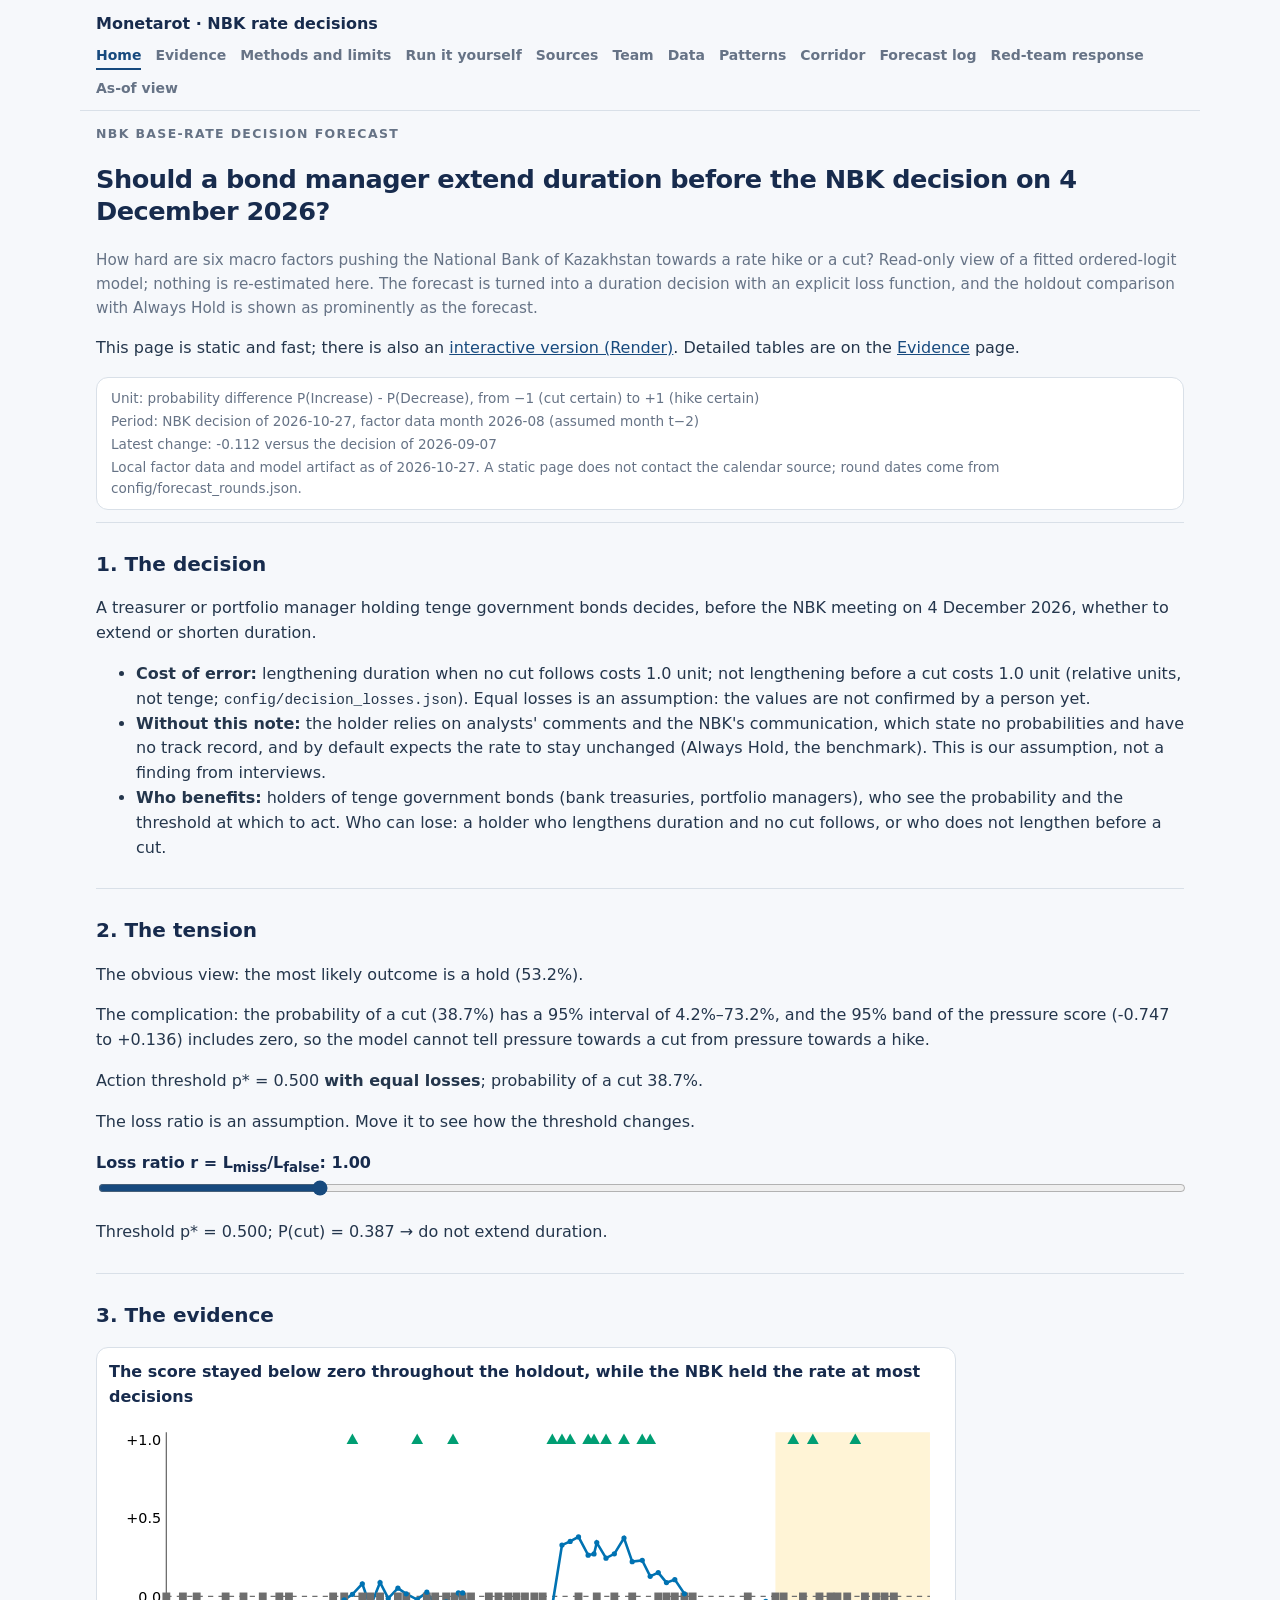
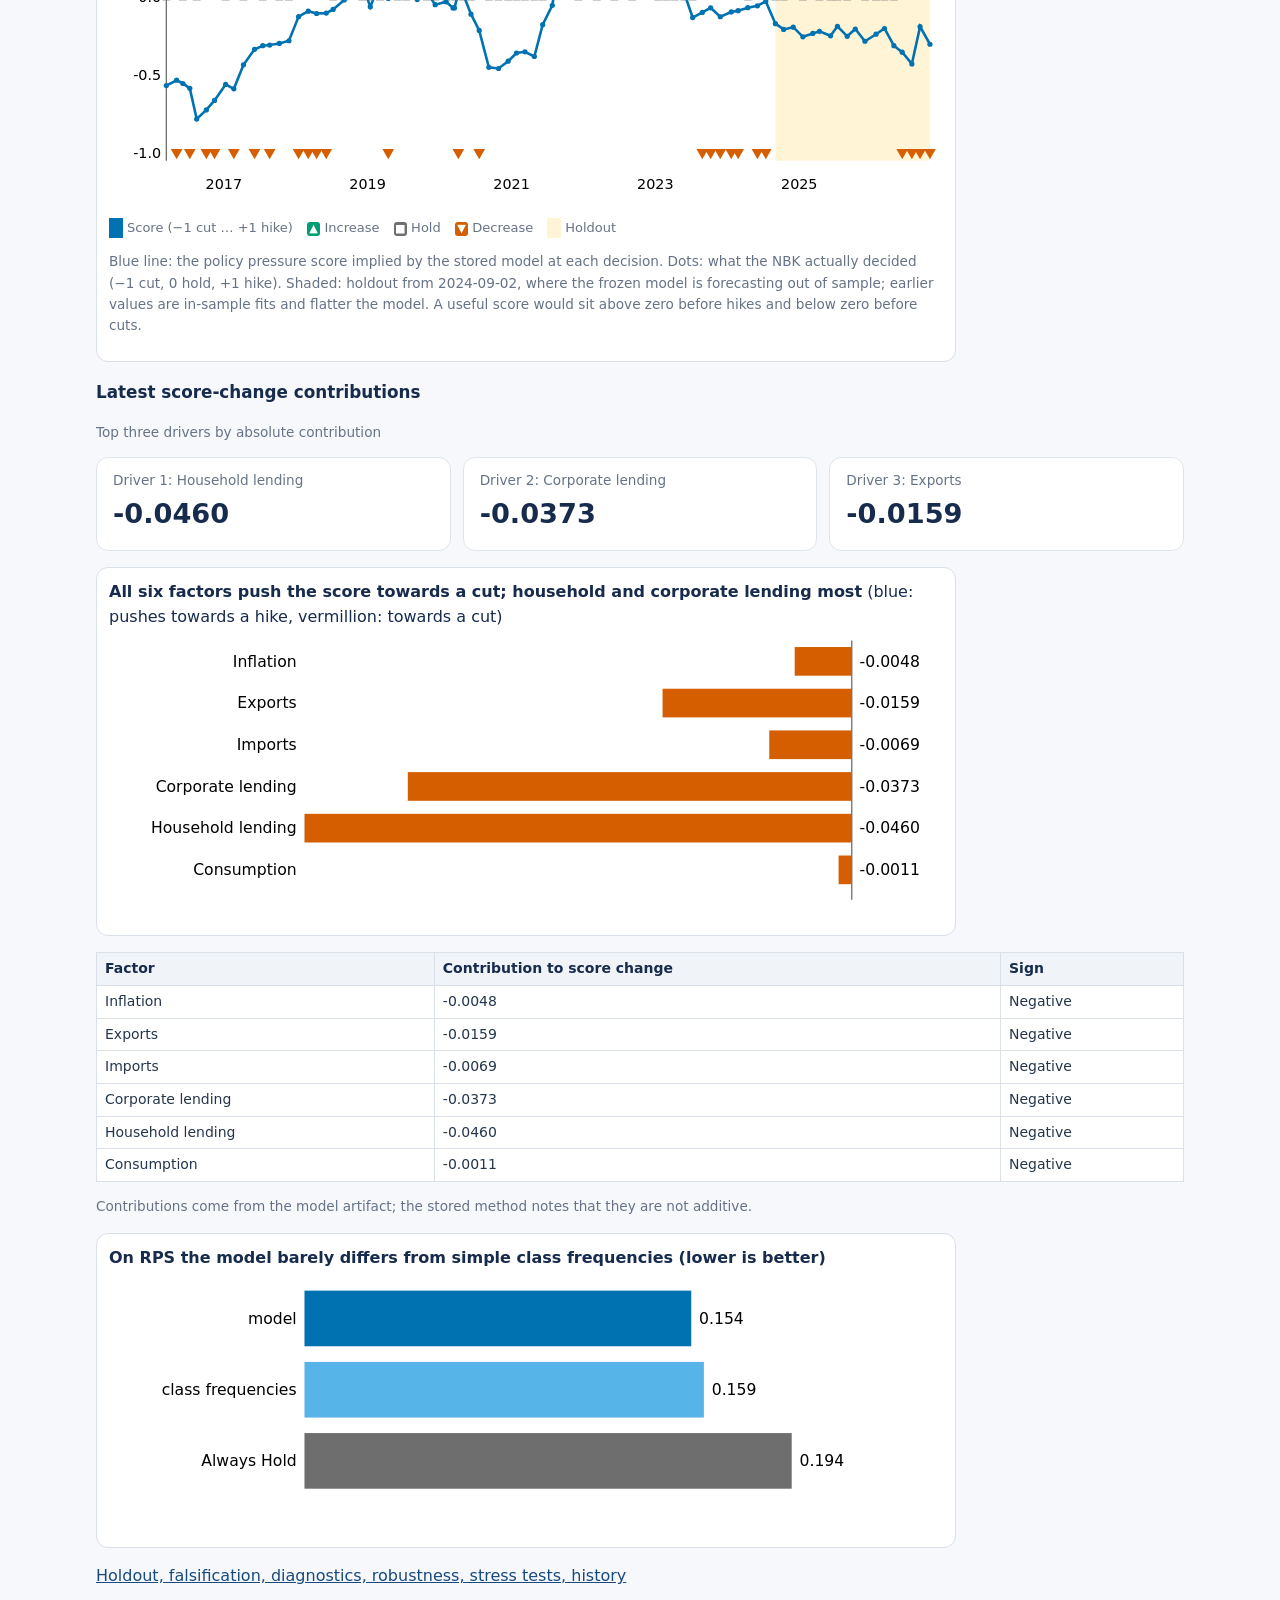
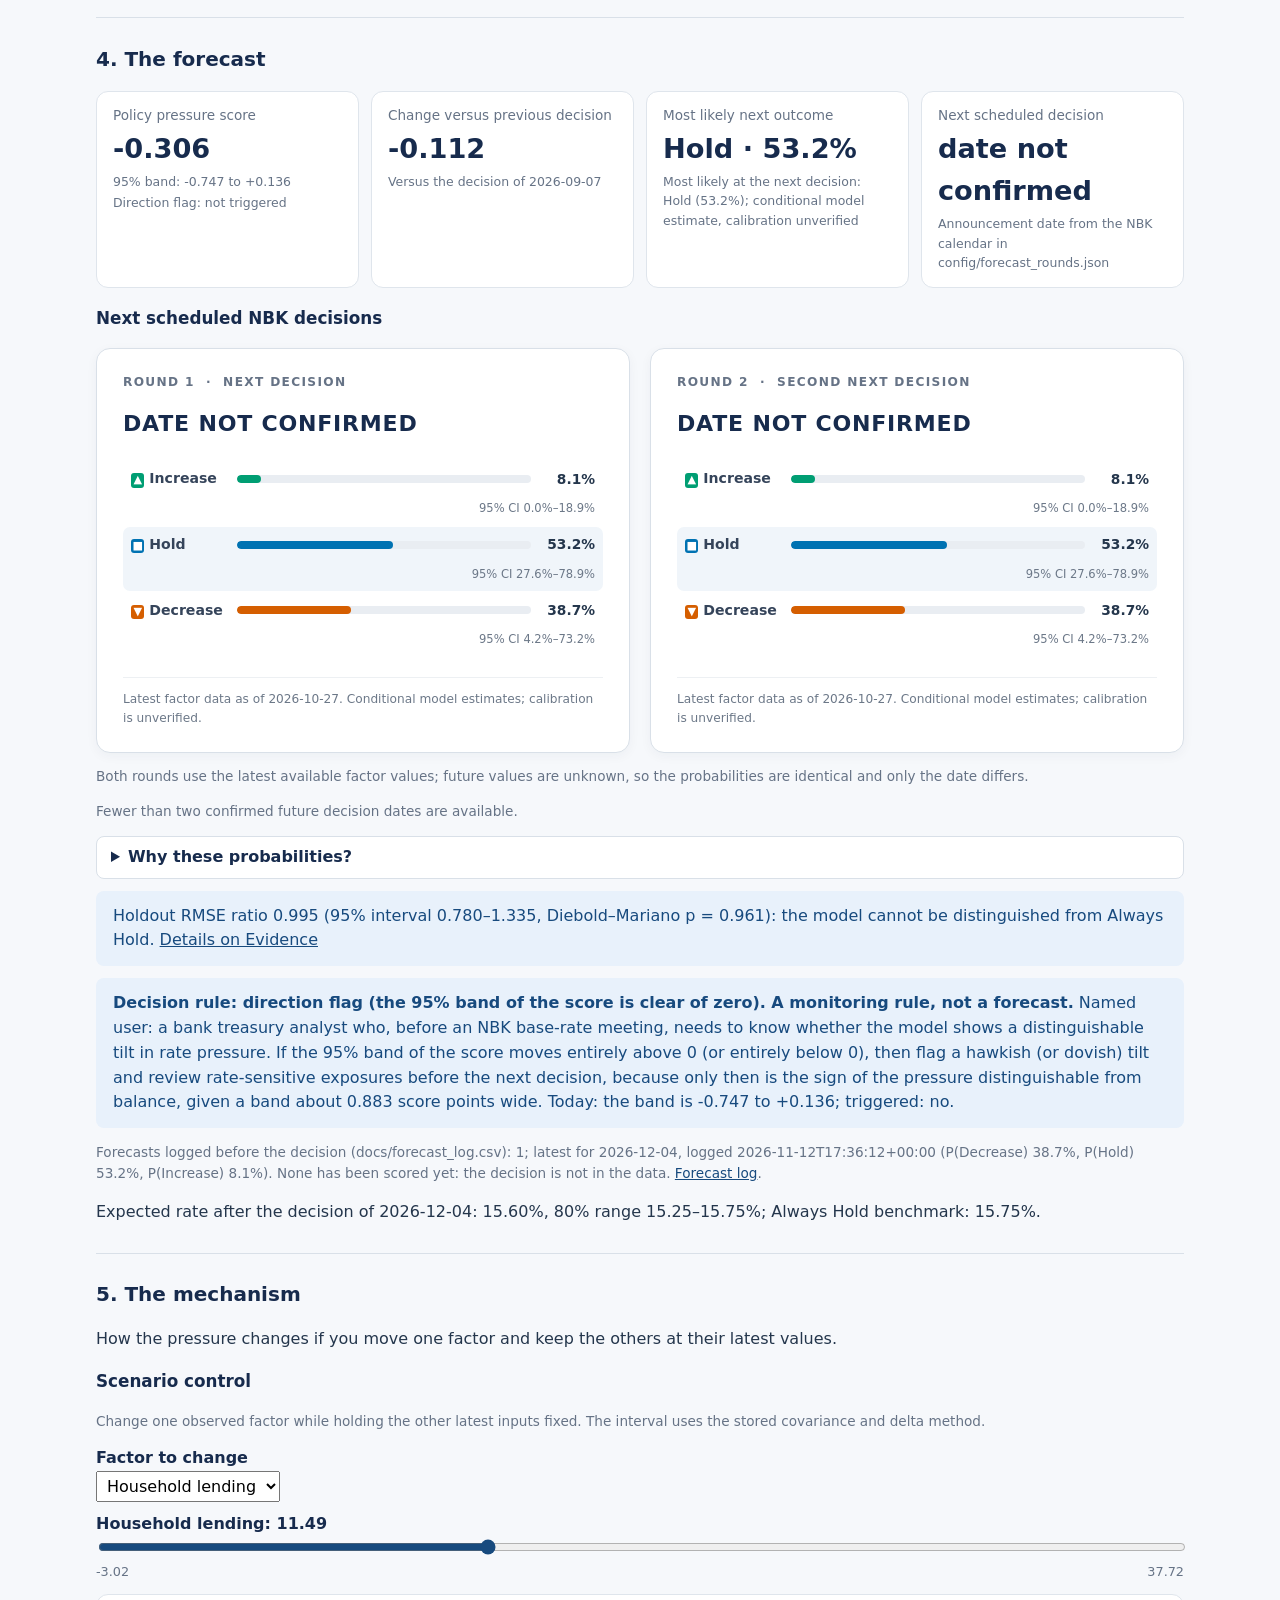
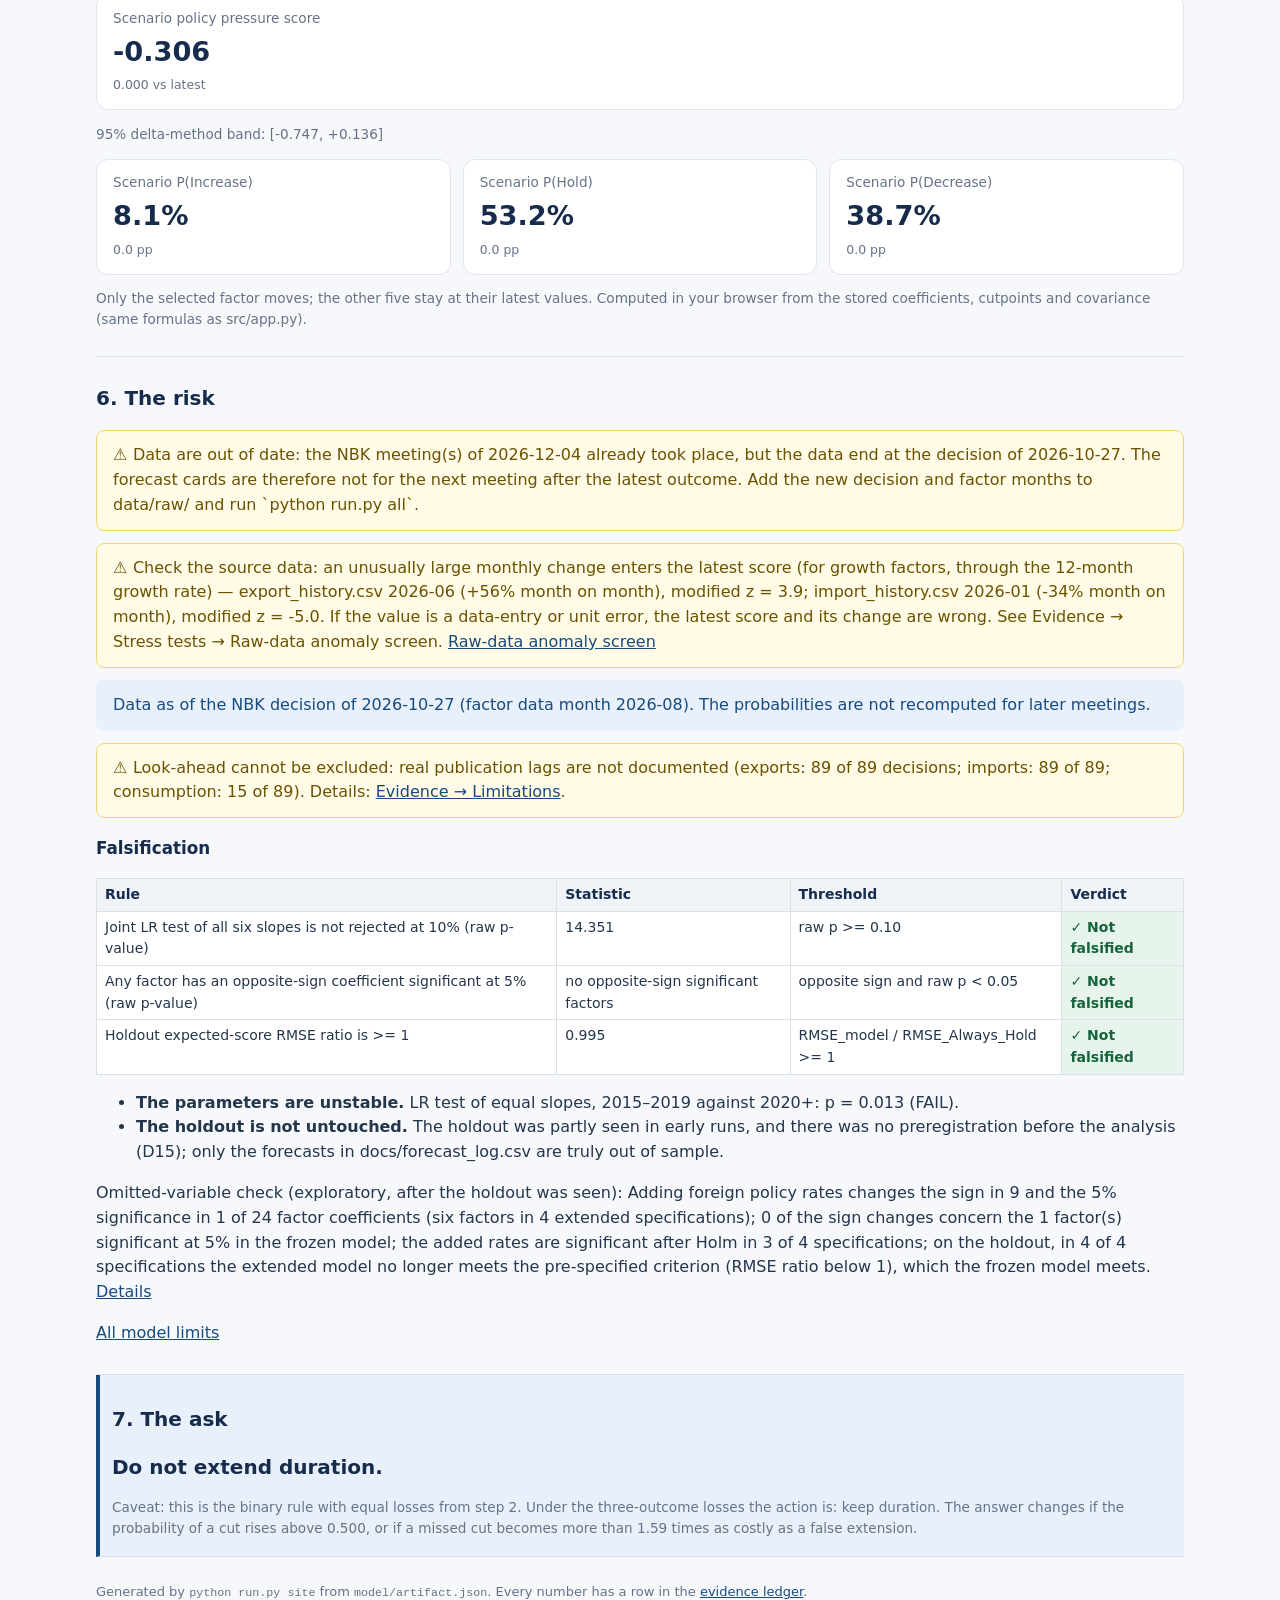
==== site/index.html @ 7f90aabc "Front page: usefulness test items, history chart caption, 360 px audit (D52)" ====
<!doctype html>
<html lang="en"><head><meta charset="utf-8"><meta name="viewport" content="width=device-width, initial-scale=1">
<title>Home · Monetarot</title><meta name="description" content="Should a bond manager extend duration before the next National Bank of Kazakhstan rate decision? Forecast, evidence and risks.">
<link rel="icon" href="data:,"><link rel="stylesheet" href="assets/style.css"></head>
<body><header><p class="brand">Monetarot · NBK rate decisions</p><nav aria-label="Site sections"><a href="index.html" aria-current="page">Home</a> <a href="evidence.html">Evidence</a> <a href="methods.html">Methods and limits</a> <a href="run.html">Run it yourself</a> <a href="sources.html">Sources</a> <a href="team.html">Team</a> <a href="data.html">Data</a> <a href="patterns.html">Patterns</a> <a href="corridor.html">Corridor</a> <a href="forecasts.html">Forecast log</a> <a href="redteam.html">Red-team response</a> <a href="asof.html">As-of view</a></nav></header>
<main>
<section class="lead" id="top"><p class="eyebrow">NBK Base-Rate Decision Forecast</p>
<h1>Should a bond manager extend duration before the NBK decision on 4 December 2026?</h1>
<p class="summary">How hard are six macro factors pushing the National Bank of Kazakhstan towards a rate hike or a cut? Read-only view of a fitted ordered-logit model; nothing is re-estimated here. The forecast is turned into a duration decision with an explicit loss function, and the holdout comparison with Always Hold is shown as prominently as the forecast.</p>
<p class="links">This page is static and fast; there is also an <a id="render-link" href="https://monetarot.onrender.com/">interactive version (Render)</a>. Detailed tables are on the <a href="evidence.html">Evidence</a> page.</p>
<div class="context" id="context"><p>Unit: probability difference P(Increase) - P(Decrease), from −1 (cut certain) to +1 (hike certain)</p>
<p>Period: NBK decision of 2026-10-27, factor data month 2026-08 (assumed month t−2)</p>
<p>Latest change: <span class="num" data-ledger="dashboard:score_change">-0.112</span> versus the decision of 2026-09-07</p>
<p>Local factor data and model artifact as of 2026-10-27. A static page does not contact the calendar source; round dates come from config/forecast_rounds.json.</p></div></section>
<section id="step-1"><h2>1. The decision</h2><p>A treasurer or portfolio manager holding tenge government bonds decides, before the NBK meeting on 4 December 2026, whether to extend or shorten duration.</p>
<ul id="usefulness">
<li><strong>Cost of error:</strong> lengthening duration when no cut follows costs <span class="num" data-ledger="decision:binary_losses/lengthen_but_no_cut">1.0</span> unit; not lengthening before a cut costs <span class="num" data-ledger="decision:binary_losses/not_lengthen_but_cut">1.0</span> unit (relative units, not tenge; <code>config/decision_losses.json</code>). Equal losses is an assumption: the values are not confirmed by a person yet.</li>
<li><strong>Without this note:</strong> the holder relies on analysts' comments and the NBK's communication, which state no probabilities and have no track record, and by default expects the rate to stay unchanged (Always Hold, the benchmark). This is our assumption, not a finding from interviews.</li>
<li><strong>Who benefits:</strong> holders of tenge government bonds (bank treasuries, portfolio managers), who see the probability and the threshold at which to act. Who can lose: a holder who lengthens duration and no cut follows, or who does not lengthen before a cut.</li>
</ul></section>
<section id="step-2"><h2>2. The tension</h2><p>The obvious view: the most likely outcome is a hold (<span class="num" data-ledger="dashboard:probabilities/Hold">53.2%</span>).</p><p>The complication: the probability of a cut (<span class="num" data-ledger="dashboard:probabilities/Decrease">38.7%</span>) has a 95% interval of <span class="num" data-ledger="dashboard:intervals/Decrease/0">4.2%</span>–<span class="num" data-ledger="dashboard:intervals/Decrease/1">73.2%</span>, and the 95% band of the pressure score (<span class="num" data-ledger="dashboard:band/0">-0.747</span> to <span class="num" data-ledger="dashboard:band/1">+0.136</span>) includes zero, so the model cannot tell pressure towards a cut from pressure towards a hike.</p>
<p>Action threshold p* = <span class="num" data-ledger="decision:binary_threshold_p_cut">0.500</span> <strong>with equal losses</strong>; probability of a cut <span class="num" data-ledger="decision:p_cut">38.7%</span>.</p><p>The loss ratio is an assumption. Move it to see how the threshold changes.</p><label for="ratio">Loss ratio r = L<sub>miss</sub>/L<sub>false</sub>: <output id="ratio-out">1.00</output></label><input id="ratio" type="range" min="0.25" max="4" step="0.05" value="1" data-pcut="0.38682571693731294" aria-label="Loss ratio of a missed cut to a false extension"><p id="ratio-text" aria-live="polite"></p></section>
<section id="step-3"><h2>3. The evidence</h2><figure id="track-record"><figcaption><strong>The score stayed below zero throughout the holdout, while the NBK held the rate at most decisions</strong></figcaption><svg viewBox="0 0 640 300" role="img" aria-label="Policy pressure score implied by the stored model at each NBK decision (line) and the actual decision (triangle up = hike, square = hold, triangle down = cut); the holdout period is shaded."><title>Policy pressure score implied by the stored model at each NBK decision (line) and the actual decision (triangle up = hike, square = hold, triangle down = cut); the holdout period is shaded.</title><rect x="511.4" y="14" width="118.6" height="252" fill="#FFF4D6"/><line x1="44" y1="140.0" x2="630" y2="140.0" stroke="#6E6E6E" stroke-dasharray="4 4"/><line x1="44" y1="14" x2="44" y2="266" stroke="#6E6E6E"/><text x="40" y="264.0" text-anchor="end" font-size="11" fill="#000000">-1.0</text><text x="40" y="204.0" text-anchor="end" font-size="11" fill="#000000">-0.5</text><text x="40" y="144.0" text-anchor="end" font-size="11" fill="#000000">0.0</text><text x="40" y="84.0" text-anchor="end" font-size="11" fill="#000000">+0.5</text><text x="40" y="24.0" text-anchor="end" font-size="11" fill="#000000">+1.0</text><text x="88.1" y="288" text-anchor="middle" font-size="11" fill="#000000">2017</text><text x="198.4" y="288" text-anchor="middle" font-size="11" fill="#000000">2019</text><text x="308.9" y="288" text-anchor="middle" font-size="11" fill="#000000">2021</text><text x="419.2" y="288" text-anchor="middle" font-size="11" fill="#000000">2023</text><text x="529.7" y="288" text-anchor="middle" font-size="11" fill="#000000">2025</text><path d="M44.0,208.4 L51.9,204.3 L56.7,206.8 L62.0,210.5 L67.3,234.1 L74.7,227.1 L81.0,219.8 L89.5,207.5 L95.8,210.9 L103.2,192.5 L111.7,180.6 L118.0,177.8 L123.3,177.3 L130.7,176.1 L138.1,174.0 L145.5,155.5 L152.9,151.3 L159.3,153.1 L166.7,152.8 L172.0,150.0 L180.5,142.7 L186.8,138.4 L194.4,130.3 L200.5,148.0 L208.0,129.3 L214.3,141.5 L221.7,133.7 L228.1,138.0 L236.5,142.4 L243.9,136.7 L250.3,146.3 L258.7,144.1 L264.0,148.8 L265.1,148.8 L268.1,137.3 L271.4,137.3 L277.8,153.6 L284.1,166.1 L291.5,194.4 L298.9,195.3 L306.3,189.7 L312.7,183.4 L319.2,182.5 L326.4,186.1 L332.8,161.7 L340.2,146.8 L347.6,100.6 L353.9,97.8 L360.3,94.3 L367.7,108.3 L372.2,107.4 L374.3,98.7 L381.4,110.6 L387.8,107.3 L395.2,95.2 L401.5,113.3 L409.2,112.3 L415.3,124.6 L421.5,121.7 L427.8,129.4 L434.2,127.1 L441.6,138.0 L447.9,156.2 L455.3,152.3 L461.7,148.7 L469.1,155.6 L477.5,151.9 L482.8,150.9 L490.2,148.6 L497.6,147.2 L504.0,143.8 L511.4,160.9 L517.7,165.3 L525.1,163.6 L532.5,171.0 L540.1,168.4 L545.2,166.8 L553.7,170.2 L559.0,162.9 L566.5,170.6 L572.7,165.0 L580.1,174.4 L588.6,169.0 L595.1,164.6 L602.3,177.8 L608.7,182.8 L616.1,191.8 L622.4,163.2 L630.0,176.7" fill="none" stroke="#0072B2" stroke-width="2"/><rect x="41.0" y="137.0" width="6" height="6" fill="#6E6E6E"><title>2016-03-15: Hold, score -0.570</title></rect><circle cx="44.0" cy="208.4" r="2" fill="#0072B2"><title>2016-03-15: score -0.570</title></circle><path d="M51.9,265.0 L56.4,257.0 L47.4,257.0 Z" fill="#D55E00"><title>2016-05-06: Decrease, score -0.536</title></path><circle cx="51.9" cy="204.3" r="2" fill="#0072B2"><title>2016-05-06: score -0.536</title></circle><rect x="53.7" y="137.0" width="6" height="6" fill="#6E6E6E"><title>2016-06-07: Hold, score -0.557</title></rect><circle cx="56.7" cy="206.8" r="2" fill="#0072B2"><title>2016-06-07: score -0.557</title></circle><path d="M62.0,265.0 L66.5,257.0 L57.5,257.0 Z" fill="#D55E00"><title>2016-07-12: Decrease, score -0.587</title></path><circle cx="62.0" cy="210.5" r="2" fill="#0072B2"><title>2016-07-12: score -0.587</title></circle><rect x="64.3" y="137.0" width="6" height="6" fill="#6E6E6E"><title>2016-08-16: Hold, score -0.784</title></rect><circle cx="67.3" cy="234.1" r="2" fill="#0072B2"><title>2016-08-16: score -0.784</title></circle><path d="M74.7,265.0 L79.2,257.0 L70.2,257.0 Z" fill="#D55E00"><title>2016-10-04: Decrease, score -0.726</title></path><circle cx="74.7" cy="227.1" r="2" fill="#0072B2"><title>2016-10-04: score -0.726</title></circle><path d="M81.0,265.0 L85.5,257.0 L76.5,257.0 Z" fill="#D55E00"><title>2016-11-15: Decrease, score -0.665</title></path><circle cx="81.0" cy="219.8" r="2" fill="#0072B2"><title>2016-11-15: score -0.665</title></circle><rect x="86.5" y="137.0" width="6" height="6" fill="#6E6E6E"><title>2017-01-10: Hold, score -0.563</title></rect><circle cx="89.5" cy="207.5" r="2" fill="#0072B2"><title>2017-01-10: score -0.563</title></circle><path d="M95.8,265.0 L100.3,257.0 L91.3,257.0 Z" fill="#D55E00"><title>2017-02-21: Decrease, score -0.591</title></path><circle cx="95.8" cy="210.9" r="2" fill="#0072B2"><title>2017-02-21: score -0.591</title></circle><rect x="100.2" y="137.0" width="6" height="6" fill="#6E6E6E"><title>2017-04-11: Hold, score -0.438</title></rect><circle cx="103.2" cy="192.5" r="2" fill="#0072B2"><title>2017-04-11: score -0.438</title></circle><path d="M111.7,265.0 L116.2,257.0 L107.2,257.0 Z" fill="#D55E00"><title>2017-06-06: Decrease, score -0.338</title></path><circle cx="111.7" cy="180.6" r="2" fill="#0072B2"><title>2017-06-06: score -0.338</title></circle><rect x="115.0" y="137.0" width="6" height="6" fill="#6E6E6E"><title>2017-07-18: Hold, score -0.315</title></rect><circle cx="118.0" cy="177.8" r="2" fill="#0072B2"><title>2017-07-18: score -0.315</title></circle><path d="M123.3,265.0 L127.8,257.0 L118.8,257.0 Z" fill="#D55E00"><title>2017-08-22: Decrease, score -0.311</title></path><circle cx="123.3" cy="177.3" r="2" fill="#0072B2"><title>2017-08-22: score -0.311</title></circle><rect x="127.7" y="137.0" width="6" height="6" fill="#6E6E6E"><title>2017-10-10: Hold, score -0.301</title></rect><circle cx="130.7" cy="176.1" r="2" fill="#0072B2"><title>2017-10-10: score -0.301</title></circle><rect x="135.1" y="137.0" width="6" height="6" fill="#6E6E6E"><title>2017-11-28: Hold, score -0.283</title></rect><circle cx="138.1" cy="174.0" r="2" fill="#0072B2"><title>2017-11-28: score -0.283</title></circle><path d="M145.5,265.0 L150.0,257.0 L141.0,257.0 Z" fill="#D55E00"><title>2018-01-16: Decrease, score -0.129</title></path><circle cx="145.5" cy="155.5" r="2" fill="#0072B2"><title>2018-01-16: score -0.129</title></circle><path d="M152.9,265.0 L157.4,257.0 L148.4,257.0 Z" fill="#D55E00"><title>2018-03-06: Decrease, score -0.094</title></path><circle cx="152.9" cy="151.3" r="2" fill="#0072B2"><title>2018-03-06: score -0.094</title></circle><path d="M159.3,265.0 L163.8,257.0 L154.8,257.0 Z" fill="#D55E00"><title>2018-04-17: Decrease, score -0.109</title></path><circle cx="159.3" cy="153.1" r="2" fill="#0072B2"><title>2018-04-17: score -0.109</title></circle><path d="M166.7,265.0 L171.2,257.0 L162.2,257.0 Z" fill="#D55E00"><title>2018-06-05: Decrease, score -0.106</title></path><circle cx="166.7" cy="152.8" r="2" fill="#0072B2"><title>2018-06-05: score -0.106</title></circle><rect x="169.0" y="137.0" width="6" height="6" fill="#6E6E6E"><title>2018-07-10: Hold, score -0.083</title></rect><circle cx="172.0" cy="150.0" r="2" fill="#0072B2"><title>2018-07-10: score -0.083</title></circle><rect x="177.5" y="137.0" width="6" height="6" fill="#6E6E6E"><title>2018-09-04: Hold, score -0.022</title></rect><circle cx="180.5" cy="142.7" r="2" fill="#0072B2"><title>2018-09-04: score -0.022</title></circle><path d="M186.8,15.0 L191.3,23.0 L182.3,23.0 Z" fill="#009E73"><title>2018-10-16: Increase, score +0.013</title></path><circle cx="186.8" cy="138.4" r="2" fill="#0072B2"><title>2018-10-16: score +0.013</title></circle><rect x="191.4" y="137.0" width="6" height="6" fill="#6E6E6E"><title>2018-12-05: Hold, score +0.081</title></rect><circle cx="194.4" cy="130.3" r="2" fill="#0072B2"><title>2018-12-05: score +0.081</title></circle><rect x="197.5" y="137.0" width="6" height="6" fill="#6E6E6E"><title>2019-01-15: Hold, score -0.067</title></rect><circle cx="200.5" cy="148.0" r="2" fill="#0072B2"><title>2019-01-15: score -0.067</title></circle><rect x="205.0" y="137.0" width="6" height="6" fill="#6E6E6E"><title>2019-03-05: Hold, score +0.089</title></rect><circle cx="208.0" cy="129.3" r="2" fill="#0072B2"><title>2019-03-05: score +0.089</title></circle><path d="M214.3,265.0 L218.8,257.0 L209.8,257.0 Z" fill="#D55E00"><title>2019-04-16: Decrease, score -0.013</title></path><circle cx="214.3" cy="141.5" r="2" fill="#0072B2"><title>2019-04-16: score -0.013</title></circle><rect x="218.7" y="137.0" width="6" height="6" fill="#6E6E6E"><title>2019-06-04: Hold, score +0.052</title></rect><circle cx="221.7" cy="133.7" r="2" fill="#0072B2"><title>2019-06-04: score +0.052</title></circle><rect x="225.1" y="137.0" width="6" height="6" fill="#6E6E6E"><title>2019-07-16: Hold, score +0.016</title></rect><circle cx="228.1" cy="138.0" r="2" fill="#0072B2"><title>2019-07-16: score +0.016</title></circle><path d="M236.5,15.0 L241.0,23.0 L232.0,23.0 Z" fill="#009E73"><title>2019-09-10: Increase, score -0.020</title></path><circle cx="236.5" cy="142.4" r="2" fill="#0072B2"><title>2019-09-10: score -0.020</title></circle><rect x="240.9" y="137.0" width="6" height="6" fill="#6E6E6E"><title>2019-10-29: Hold, score +0.028</title></rect><circle cx="243.9" cy="136.7" r="2" fill="#0072B2"><title>2019-10-29: score +0.028</title></circle><rect x="247.3" y="137.0" width="6" height="6" fill="#6E6E6E"><title>2019-12-10: Hold, score -0.053</title></rect><circle cx="250.3" cy="146.3" r="2" fill="#0072B2"><title>2019-12-10: score -0.053</title></circle><rect x="255.7" y="137.0" width="6" height="6" fill="#6E6E6E"><title>2020-02-04: Hold, score -0.034</title></rect><circle cx="258.7" cy="144.1" r="2" fill="#0072B2"><title>2020-02-04: score -0.034</title></circle><path d="M264.0,15.0 L268.5,23.0 L259.5,23.0 Z" fill="#009E73"><title>2020-03-10: Increase, score -0.074</title></path><circle cx="264.0" cy="148.8" r="2" fill="#0072B2"><title>2020-03-10: score -0.074</title></circle><rect x="262.1" y="137.0" width="6" height="6" fill="#6E6E6E"><title>2020-03-17: Hold, score -0.074</title></rect><circle cx="265.1" cy="148.8" r="2" fill="#0072B2"><title>2020-03-17: score -0.074</title></circle><path d="M268.1,265.0 L272.6,257.0 L263.6,257.0 Z" fill="#D55E00"><title>2020-04-06: Decrease, score +0.023</title></path><circle cx="268.1" cy="137.3" r="2" fill="#0072B2"><title>2020-04-06: score +0.023</title></circle><rect x="268.4" y="137.0" width="6" height="6" fill="#6E6E6E"><title>2020-04-28: Hold, score +0.023</title></rect><circle cx="271.4" cy="137.3" r="2" fill="#0072B2"><title>2020-04-28: score +0.023</title></circle><rect x="274.8" y="137.0" width="6" height="6" fill="#6E6E6E"><title>2020-06-09: Hold, score -0.113</title></rect><circle cx="277.8" cy="153.6" r="2" fill="#0072B2"><title>2020-06-09: score -0.113</title></circle><path d="M284.1,265.0 L288.6,257.0 L279.6,257.0 Z" fill="#D55E00"><title>2020-07-21: Decrease, score -0.217</title></path><circle cx="284.1" cy="166.1" r="2" fill="#0072B2"><title>2020-07-21: score -0.217</title></circle><rect x="288.5" y="137.0" width="6" height="6" fill="#6E6E6E"><title>2020-09-08: Hold, score -0.453</title></rect><circle cx="291.5" cy="194.4" r="2" fill="#0072B2"><title>2020-09-08: score -0.453</title></circle><rect x="295.9" y="137.0" width="6" height="6" fill="#6E6E6E"><title>2020-10-27: Hold, score -0.461</title></rect><circle cx="298.9" cy="195.3" r="2" fill="#0072B2"><title>2020-10-27: score -0.461</title></circle><rect x="303.3" y="137.0" width="6" height="6" fill="#6E6E6E"><title>2020-12-15: Hold, score -0.414</title></rect><circle cx="306.3" cy="189.7" r="2" fill="#0072B2"><title>2020-12-15: score -0.414</title></circle><rect x="309.7" y="137.0" width="6" height="6" fill="#6E6E6E"><title>2021-01-26: Hold, score -0.362</title></rect><circle cx="312.7" cy="183.4" r="2" fill="#0072B2"><title>2021-01-26: score -0.362</title></circle><rect x="316.2" y="137.0" width="6" height="6" fill="#6E6E6E"><title>2021-03-10: Hold, score -0.354</title></rect><circle cx="319.2" cy="182.5" r="2" fill="#0072B2"><title>2021-03-10: score -0.354</title></circle><rect x="323.4" y="137.0" width="6" height="6" fill="#6E6E6E"><title>2021-04-27: Hold, score -0.384</title></rect><circle cx="326.4" cy="186.1" r="2" fill="#0072B2"><title>2021-04-27: score -0.384</title></circle><rect x="329.8" y="137.0" width="6" height="6" fill="#6E6E6E"><title>2021-06-08: Hold, score -0.181</title></rect><circle cx="332.8" cy="161.7" r="2" fill="#0072B2"><title>2021-06-08: score -0.181</title></circle><path d="M340.2,15.0 L344.7,23.0 L335.7,23.0 Z" fill="#009E73"><title>2021-07-27: Increase, score -0.057</title></path><circle cx="340.2" cy="146.8" r="2" fill="#0072B2"><title>2021-07-27: score -0.057</title></circle><path d="M347.6,15.0 L352.1,23.0 L343.1,23.0 Z" fill="#009E73"><title>2021-09-14: Increase, score +0.328</title></path><circle cx="347.6" cy="100.6" r="2" fill="#0072B2"><title>2021-09-14: score +0.328</title></circle><path d="M353.9,15.0 L358.4,23.0 L349.4,23.0 Z" fill="#009E73"><title>2021-10-26: Increase, score +0.352</title></path><circle cx="353.9" cy="97.8" r="2" fill="#0072B2"><title>2021-10-26: score +0.352</title></circle><rect x="357.3" y="137.0" width="6" height="6" fill="#6E6E6E"><title>2021-12-07: Hold, score +0.381</title></rect><circle cx="360.3" cy="94.3" r="2" fill="#0072B2"><title>2021-12-07: score +0.381</title></circle><path d="M367.7,15.0 L372.2,23.0 L363.2,23.0 Z" fill="#009E73"><title>2022-01-25: Increase, score +0.264</title></path><circle cx="367.7" cy="108.3" r="2" fill="#0072B2"><title>2022-01-25: score +0.264</title></circle><path d="M372.2,15.0 L376.7,23.0 L367.7,23.0 Z" fill="#009E73"><title>2022-02-24: Increase, score +0.272</title></path><circle cx="372.2" cy="107.4" r="2" fill="#0072B2"><title>2022-02-24: score +0.272</title></circle><rect x="371.3" y="137.0" width="6" height="6" fill="#6E6E6E"><title>2022-03-10: Hold, score +0.344</title></rect><circle cx="374.3" cy="98.7" r="2" fill="#0072B2"><title>2022-03-10: score +0.344</title></circle><path d="M381.4,15.0 L385.9,23.0 L376.9,23.0 Z" fill="#009E73"><title>2022-04-26: Increase, score +0.245</title></path><circle cx="381.4" cy="110.6" r="2" fill="#0072B2"><title>2022-04-26: score +0.245</title></circle><rect x="384.8" y="137.0" width="6" height="6" fill="#6E6E6E"><title>2022-06-07: Hold, score +0.272</title></rect><circle cx="387.8" cy="107.3" r="2" fill="#0072B2"><title>2022-06-07: score +0.272</title></circle><path d="M395.2,15.0 L399.7,23.0 L390.7,23.0 Z" fill="#009E73"><title>2022-07-26: Increase, score +0.373</title></path><circle cx="395.2" cy="95.2" r="2" fill="#0072B2"><title>2022-07-26: score +0.373</title></circle><rect x="398.5" y="137.0" width="6" height="6" fill="#6E6E6E"><title>2022-09-06: Hold, score +0.222</title></rect><circle cx="401.5" cy="113.3" r="2" fill="#0072B2"><title>2022-09-06: score +0.222</title></circle><path d="M409.2,15.0 L413.7,23.0 L404.7,23.0 Z" fill="#009E73"><title>2022-10-27: Increase, score +0.230</title></path><circle cx="409.2" cy="112.3" r="2" fill="#0072B2"><title>2022-10-27: score +0.230</title></circle><path d="M415.3,15.0 L419.8,23.0 L410.8,23.0 Z" fill="#009E73"><title>2022-12-06: Increase, score +0.128</title></path><circle cx="415.3" cy="124.6" r="2" fill="#0072B2"><title>2022-12-06: score +0.128</title></circle><rect x="418.5" y="137.0" width="6" height="6" fill="#6E6E6E"><title>2023-01-16: Hold, score +0.153</title></rect><circle cx="421.5" cy="121.7" r="2" fill="#0072B2"><title>2023-01-16: score +0.153</title></circle><rect x="424.8" y="137.0" width="6" height="6" fill="#6E6E6E"><title>2023-02-27: Hold, score +0.088</title></rect><circle cx="427.8" cy="129.4" r="2" fill="#0072B2"><title>2023-02-27: score +0.088</title></circle><rect x="431.2" y="137.0" width="6" height="6" fill="#6E6E6E"><title>2023-04-10: Hold, score +0.107</title></rect><circle cx="434.2" cy="127.1" r="2" fill="#0072B2"><title>2023-04-10: score +0.107</title></circle><rect x="438.6" y="137.0" width="6" height="6" fill="#6E6E6E"><title>2023-05-29: Hold, score +0.017</title></rect><circle cx="441.6" cy="138.0" r="2" fill="#0072B2"><title>2023-05-29: score +0.017</title></circle><rect x="444.9" y="137.0" width="6" height="6" fill="#6E6E6E"><title>2023-07-10: Hold, score -0.135</title></rect><circle cx="447.9" cy="156.2" r="2" fill="#0072B2"><title>2023-07-10: score -0.135</title></circle><path d="M455.3,265.0 L459.8,257.0 L450.8,257.0 Z" fill="#D55E00"><title>2023-08-28: Decrease, score -0.103</title></path><circle cx="455.3" cy="152.3" r="2" fill="#0072B2"><title>2023-08-28: score -0.103</title></circle><path d="M461.7,265.0 L466.2,257.0 L457.2,257.0 Z" fill="#D55E00"><title>2023-10-09: Decrease, score -0.072</title></path><circle cx="461.7" cy="148.7" r="2" fill="#0072B2"><title>2023-10-09: score -0.072</title></circle><path d="M469.1,265.0 L473.6,257.0 L464.6,257.0 Z" fill="#D55E00"><title>2023-11-27: Decrease, score -0.130</title></path><circle cx="469.1" cy="155.6" r="2" fill="#0072B2"><title>2023-11-27: score -0.130</title></circle><path d="M477.5,265.0 L482.0,257.0 L473.0,257.0 Z" fill="#D55E00"><title>2024-01-22: Decrease, score -0.100</title></path><circle cx="477.5" cy="151.9" r="2" fill="#0072B2"><title>2024-01-22: score -0.100</title></circle><path d="M482.8,265.0 L487.3,257.0 L478.3,257.0 Z" fill="#D55E00"><title>2024-02-26: Decrease, score -0.091</title></path><circle cx="482.8" cy="150.9" r="2" fill="#0072B2"><title>2024-02-26: score -0.091</title></circle><rect x="487.2" y="137.0" width="6" height="6" fill="#6E6E6E"><title>2024-04-15: Hold, score -0.072</title></rect><circle cx="490.2" cy="148.6" r="2" fill="#0072B2"><title>2024-04-15: score -0.072</title></circle><path d="M497.6,265.0 L502.1,257.0 L493.1,257.0 Z" fill="#D55E00"><title>2024-06-03: Decrease, score -0.060</title></path><circle cx="497.6" cy="147.2" r="2" fill="#0072B2"><title>2024-06-03: score -0.060</title></circle><path d="M504.0,265.0 L508.5,257.0 L499.5,257.0 Z" fill="#D55E00"><title>2024-07-15: Decrease, score -0.031</title></path><circle cx="504.0" cy="143.8" r="2" fill="#0072B2"><title>2024-07-15: score -0.031</title></circle><rect x="508.4" y="137.0" width="6" height="6" fill="#6E6E6E"><title>2024-09-02: Hold, score -0.174</title></rect><circle cx="511.4" cy="160.9" r="2" fill="#0072B2"><title>2024-09-02: score -0.174</title></circle><rect x="514.7" y="137.0" width="6" height="6" fill="#6E6E6E"><title>2024-10-14: Hold, score -0.211</title></rect><circle cx="517.7" cy="165.3" r="2" fill="#0072B2"><title>2024-10-14: score -0.211</title></circle><path d="M525.1,15.0 L529.6,23.0 L520.6,23.0 Z" fill="#009E73"><title>2024-12-02: Increase, score -0.197</title></path><circle cx="525.1" cy="163.6" r="2" fill="#0072B2"><title>2024-12-02: score -0.197</title></circle><rect x="529.5" y="137.0" width="6" height="6" fill="#6E6E6E"><title>2025-01-20: Hold, score -0.259</title></rect><circle cx="532.5" cy="171.0" r="2" fill="#0072B2"><title>2025-01-20: score -0.259</title></circle><path d="M540.1,15.0 L544.6,23.0 L535.6,23.0 Z" fill="#009E73"><title>2025-03-11: Increase, score -0.237</title></path><circle cx="540.1" cy="168.4" r="2" fill="#0072B2"><title>2025-03-11: score -0.237</title></circle><rect x="542.2" y="137.0" width="6" height="6" fill="#6E6E6E"><title>2025-04-14: Hold, score -0.224</title></rect><circle cx="545.2" cy="166.8" r="2" fill="#0072B2"><title>2025-04-14: score -0.224</title></circle><rect x="550.7" y="137.0" width="6" height="6" fill="#6E6E6E"><title>2025-06-09: Hold, score -0.252</title></rect><circle cx="553.7" cy="170.2" r="2" fill="#0072B2"><title>2025-06-09: score -0.252</title></circle><rect x="556.0" y="137.0" width="6" height="6" fill="#6E6E6E"><title>2025-07-14: Hold, score -0.191</title></rect><circle cx="559.0" cy="162.9" r="2" fill="#0072B2"><title>2025-07-14: score -0.191</title></circle><rect x="563.5" y="137.0" width="6" height="6" fill="#6E6E6E"><title>2025-09-02: Hold, score -0.255</title></rect><circle cx="566.5" cy="170.6" r="2" fill="#0072B2"><title>2025-09-02: score -0.255</title></circle><path d="M572.7,15.0 L577.2,23.0 L568.2,23.0 Z" fill="#009E73"><title>2025-10-13: Increase, score -0.209</title></path><circle cx="572.7" cy="165.0" r="2" fill="#0072B2"><title>2025-10-13: score -0.209</title></circle><rect x="577.1" y="137.0" width="6" height="6" fill="#6E6E6E"><title>2025-12-01: Hold, score -0.287</title></rect><circle cx="580.1" cy="174.4" r="2" fill="#0072B2"><title>2025-12-01: score -0.287</title></circle><rect x="585.6" y="137.0" width="6" height="6" fill="#6E6E6E"><title>2026-01-26: Hold, score -0.242</title></rect><circle cx="588.6" cy="169.0" r="2" fill="#0072B2"><title>2026-01-26: score -0.242</title></circle><rect x="592.1" y="137.0" width="6" height="6" fill="#6E6E6E"><title>2026-03-10: Hold, score -0.205</title></rect><circle cx="595.1" cy="164.6" r="2" fill="#0072B2"><title>2026-03-10: score -0.205</title></circle><rect x="599.3" y="137.0" width="6" height="6" fill="#6E6E6E"><title>2026-04-27: Hold, score -0.315</title></rect><circle cx="602.3" cy="177.8" r="2" fill="#0072B2"><title>2026-04-27: score -0.315</title></circle><path d="M608.7,265.0 L613.2,257.0 L604.2,257.0 Z" fill="#D55E00"><title>2026-06-08: Decrease, score -0.357</title></path><circle cx="608.7" cy="182.8" r="2" fill="#0072B2"><title>2026-06-08: score -0.357</title></circle><path d="M616.1,265.0 L620.6,257.0 L611.6,257.0 Z" fill="#D55E00"><title>2026-07-27: Decrease, score -0.432</title></path><circle cx="616.1" cy="191.8" r="2" fill="#0072B2"><title>2026-07-27: score -0.432</title></circle><path d="M622.4,265.0 L626.9,257.0 L617.9,257.0 Z" fill="#D55E00"><title>2026-09-07: Decrease, score -0.194</title></path><circle cx="622.4" cy="163.2" r="2" fill="#0072B2"><title>2026-09-07: score -0.194</title></circle><path d="M630.0,265.0 L634.5,257.0 L625.5,257.0 Z" fill="#D55E00"><title>2026-10-27: Decrease, score -0.306</title></path><circle cx="630.0" cy="176.7" r="2" fill="#0072B2"><title>2026-10-27: score -0.306</title></circle></svg><p class="legend"><span class="key" style="border-color:#0072B2">Score (−1 cut … +1 hike)</span><span><span class="mark tone-increase">▲</span> Increase</span><span><span class="mark tone-hold-grey">■</span> Hold</span><span><span class="mark tone-decrease">▼</span> Decrease</span><span class="key" style="border-color:#FFF4D6">Holdout</span></p><p class="caption">Blue line: the policy pressure score implied by the stored model at each decision. Dots: what the NBK actually decided (−1 cut, 0 hold, +1 hike). Shaded: holdout from 2024-09-02, where the frozen model is forecasting out of sample; earlier values are in-sample fits and flatter the model. A useful score would sit above zero before hikes and below zero before cuts.</p></figure><div id="drivers"><h3>Latest score-change contributions</h3><p class="caption">Top three drivers by absolute contribution</p><div class="metrics three"><div class="metric"><p class="m-label">Driver 1: Household lending</p><p class="m-value"><span class="num" data-ledger="dashboard:contributions/rows/4/1">-0.0460</span></p></div><div class="metric"><p class="m-label">Driver 2: Corporate lending</p><p class="m-value"><span class="num" data-ledger="dashboard:contributions/rows/3/1">-0.0373</span></p></div><div class="metric"><p class="m-label">Driver 3: Exports</p><p class="m-value"><span class="num" data-ledger="dashboard:contributions/rows/1/1">-0.0159</span></p></div></div><figure><figcaption><strong>All six factors push the score towards a cut; household and corporate lending most</strong> (blue: pushes towards a hike, vermillion: towards a cut)</figcaption><svg viewBox="0 0 640 222" role="img" aria-label="Horizontal bars: contribution of each factor to the latest change of the score; labels show the signed value."><title>Horizontal bars: contribution of each factor to the latest change of the score; labels show the signed value.</title><line x1="570.0" y1="5.0" x2="570.0" y2="204" stroke="#6E6E6E"/><text x="144" y="25.0" text-anchor="end" font-size="12" fill="#000000">Inflation</text><rect x="526.2" y="10" width="43.8" height="22" fill="#D55E00"><title>Inflation: -0.0048</title></rect><text x="576.0" y="25.0" font-size="12" fill="#000000">-0.0048</text><text x="144" y="57.0" text-anchor="end" font-size="12" fill="#000000">Exports</text><rect x="424.8" y="42" width="145.2" height="22" fill="#D55E00"><title>Exports: -0.0159</title></rect><text x="576.0" y="57.0" font-size="12" fill="#000000">-0.0159</text><text x="144" y="89.0" text-anchor="end" font-size="12" fill="#000000">Imports</text><rect x="506.7" y="74" width="63.3" height="22" fill="#D55E00"><title>Imports: -0.0069</title></rect><text x="576.0" y="89.0" font-size="12" fill="#000000">-0.0069</text><text x="144" y="121.0" text-anchor="end" font-size="12" fill="#000000">Corporate lending</text><rect x="229.3" y="106" width="340.7" height="22" fill="#D55E00"><title>Corporate lending: -0.0373</title></rect><text x="576.0" y="121.0" font-size="12" fill="#000000">-0.0373</text><text x="144" y="153.0" text-anchor="end" font-size="12" fill="#000000">Household lending</text><rect x="150.0" y="138" width="420.0" height="22" fill="#D55E00"><title>Household lending: -0.0460</title></rect><text x="576.0" y="153.0" font-size="12" fill="#000000">-0.0460</text><text x="144" y="185.0" text-anchor="end" font-size="12" fill="#000000">Consumption</text><rect x="559.9" y="170" width="10.1" height="22" fill="#D55E00"><title>Consumption: -0.0011</title></rect><text x="576.0" y="185.0" font-size="12" fill="#000000">-0.0011</text></svg></figure><div class="scroll"><table><thead><tr><th>Factor</th><th>Contribution to score change</th><th>Sign</th></tr></thead><tbody><tr><td>Inflation</td><td><span class="num" data-ledger="dashboard:contributions/rows/0/1">-0.0048</span></td><td>Negative</td></tr><tr><td>Exports</td><td><span class="num" data-ledger="dashboard:contributions/rows/1/1">-0.0159</span></td><td>Negative</td></tr><tr><td>Imports</td><td><span class="num" data-ledger="dashboard:contributions/rows/2/1">-0.0069</span></td><td>Negative</td></tr><tr><td>Corporate lending</td><td><span class="num" data-ledger="dashboard:contributions/rows/3/1">-0.0373</span></td><td>Negative</td></tr><tr><td>Household lending</td><td><span class="num" data-ledger="dashboard:contributions/rows/4/1">-0.0460</span></td><td>Negative</td></tr><tr><td>Consumption</td><td><span class="num" data-ledger="dashboard:contributions/rows/5/1">-0.0011</span></td><td>Negative</td></tr></tbody></table></div><p class="caption">Contributions come from the model artifact; the stored method notes that they are not additive.</p></div><figure><figcaption><strong>On RPS the model barely differs from simple class frequencies (lower is better)</strong></figcaption><svg viewBox="0 0 640 200" role="img" aria-label="Bars: ranked probability score on the holdout for the model, class frequencies and Always Hold."><title>Bars: ranked probability score on the holdout for the model, class frequencies and Always Hold.</title><text x="144" y="37.3" text-anchor="end" font-size="12" fill="#000000">model</text><rect x="150" y="12.0" width="296.8" height="42.7" fill="#0072B2"/><text x="452.8" y="37.3" font-size="12" fill="#000000">0.154</text><text x="144" y="92.0" text-anchor="end" font-size="12" fill="#000000">class frequencies</text><rect x="150" y="66.7" width="306.5" height="42.7" fill="#56B4E9"/><text x="462.5" y="92.0" font-size="12" fill="#000000">0.159</text><text x="144" y="146.7" text-anchor="end" font-size="12" fill="#000000">Always Hold</text><rect x="150" y="121.3" width="373.9" height="42.7" fill="#6E6E6E"/><text x="529.9" y="146.7" font-size="12" fill="#000000">0.194</text></svg></figure>
<p><a href="evidence.html">Holdout, falsification, diagnostics, robustness, stress tests, history</a></p></section>
<section id="step-4"><h2>4. The forecast</h2><div class="metrics" id="headline">
<div class="metric"><p class="m-label">Policy pressure score</p><p class="m-value"><span class="num" data-ledger="dashboard:score">-0.306</span></p>
<p class="m-cap">95% band: <span class="num" data-ledger="dashboard:band/0">-0.747</span> to <span class="num" data-ledger="dashboard:band/1">+0.136</span></p><p class="m-cap">Direction flag: not triggered</p></div>
<div class="metric"><p class="m-label">Change versus previous decision</p><p class="m-value"><span class="num" data-ledger="dashboard:score_change">-0.112</span></p>
<p class="m-cap">Versus the decision of 2026-09-07</p></div>
<div class="metric"><p class="m-label">Most likely next outcome</p><p class="m-value">Hold · <span class="num" data-ledger="dashboard:probabilities/Hold">53.2%</span></p>
<p class="m-cap">Most likely at the next decision: Hold (<span class="num" data-ledger="dashboard:probabilities/Hold">53.2%</span>); conditional model estimate, calibration unverified</p></div>
<div class="metric"><p class="m-label">Next scheduled decision</p><p class="m-value" id="next-decision">4 December 2026</p>
<p class="m-cap">Announcement date from the NBK calendar in config/forecast_rounds.json</p></div></div><h3>Next scheduled NBK decisions</h3><div class="cards" id="round-cards" data-rounds="[&quot;2026-10-23&quot;, &quot;2026-12-04&quot;]" data-latest="2026-10-27" data-verified="true"><section class="forecast-card" id="round-1"><div class="forecast-card-head">ROUND 1 &nbsp;·&nbsp; NEXT DECISION</div><h3 class="forecast-date" data-round="1">FRIDAY, 4 DECEMBER 2026</h3><div class="probability-row"><span class="probability-label"><span aria-hidden="true" class="mark tone-increase">▲</span> Increase</span><span class="probability-track" role="img" aria-label="Increase 8.1 percent"><span class="probability-fill tone-increase" style="width:8.1%"></span></span><span class="probability-value"><span class="num" data-ledger="dashboard:probabilities/Increase">8.1%</span></span><span class="probability-interval">95% CI <span class="num" data-ledger="dashboard:intervals/Increase/0">0.0%</span>–<span class="num" data-ledger="dashboard:intervals/Increase/1">18.9%</span></span></div><div class="probability-row is-top"><span class="probability-label"><span aria-hidden="true" class="mark tone-hold">■</span> Hold</span><span class="probability-track" role="img" aria-label="Hold 53.2 percent"><span class="probability-fill tone-hold" style="width:53.2%"></span></span><span class="probability-value"><span class="num" data-ledger="dashboard:probabilities/Hold">53.2%</span></span><span class="probability-interval">95% CI <span class="num" data-ledger="dashboard:intervals/Hold/0">27.6%</span>–<span class="num" data-ledger="dashboard:intervals/Hold/1">78.9%</span></span></div><div class="probability-row"><span class="probability-label"><span aria-hidden="true" class="mark tone-decrease">▼</span> Decrease</span><span class="probability-track" role="img" aria-label="Decrease 38.7 percent"><span class="probability-fill tone-decrease" style="width:38.7%"></span></span><span class="probability-value"><span class="num" data-ledger="dashboard:probabilities/Decrease">38.7%</span></span><span class="probability-interval">95% CI <span class="num" data-ledger="dashboard:intervals/Decrease/0">4.2%</span>–<span class="num" data-ledger="dashboard:intervals/Decrease/1">73.2%</span></span></div><div class="forecast-card-foot">Latest factor data as of 2026-10-27. Conditional model estimates; calibration is unverified.</div></section><section class="forecast-card" id="round-2"><div class="forecast-card-head">ROUND 2 &nbsp;·&nbsp; SECOND NEXT DECISION</div><h3 class="forecast-date" data-round="2">DATE NOT CONFIRMED</h3><div class="probability-row"><span class="probability-label"><span aria-hidden="true" class="mark tone-increase">▲</span> Increase</span><span class="probability-track" role="img" aria-label="Increase 8.1 percent"><span class="probability-fill tone-increase" style="width:8.1%"></span></span><span class="probability-value"><span class="num" data-ledger="dashboard:probabilities/Increase">8.1%</span></span><span class="probability-interval">95% CI <span class="num" data-ledger="dashboard:intervals/Increase/0">0.0%</span>–<span class="num" data-ledger="dashboard:intervals/Increase/1">18.9%</span></span></div><div class="probability-row is-top"><span class="probability-label"><span aria-hidden="true" class="mark tone-hold">■</span> Hold</span><span class="probability-track" role="img" aria-label="Hold 53.2 percent"><span class="probability-fill tone-hold" style="width:53.2%"></span></span><span class="probability-value"><span class="num" data-ledger="dashboard:probabilities/Hold">53.2%</span></span><span class="probability-interval">95% CI <span class="num" data-ledger="dashboard:intervals/Hold/0">27.6%</span>–<span class="num" data-ledger="dashboard:intervals/Hold/1">78.9%</span></span></div><div class="probability-row"><span class="probability-label"><span aria-hidden="true" class="mark tone-decrease">▼</span> Decrease</span><span class="probability-track" role="img" aria-label="Decrease 38.7 percent"><span class="probability-fill tone-decrease" style="width:38.7%"></span></span><span class="probability-value"><span class="num" data-ledger="dashboard:probabilities/Decrease">38.7%</span></span><span class="probability-interval">95% CI <span class="num" data-ledger="dashboard:intervals/Decrease/0">4.2%</span>–<span class="num" data-ledger="dashboard:intervals/Decrease/1">73.2%</span></span></div><div class="forecast-card-foot">Latest factor data as of 2026-10-27. Conditional model estimates; calibration is unverified.</div></section></div><p class="caption" id="rounds-caption">Both rounds use the latest available factor values; future values are unknown, so the probabilities are identical and only the date differs.</p><p class="caption" id="rounds-message">Fewer than two confirmed future decision dates are available.</p><details id="why"><summary>Why these probabilities?</summary><ul><li><strong>Same inputs for both rounds.</strong> Both rounds use the latest available factor values (factor data month 2026-08), because future factor values are unknown. Both blocks are therefore the same conditional estimate: the probabilities are identical and only the date differs. This is not an error and not a separate forecast for each date.</li><li><strong>Why Hold is most likely.</strong> Hold was the most common NBK decision in the sample: 49 of 91 decisions in data/processed/nbk_decisions_clean.csv.</li><li><strong>Hike or cut?</strong> The 95% intervals (Increase 0.0%–18.9%, Decrease 4.2%–73.2%) are wide and overlap, and the score band -0.747 to +0.136 includes zero, so the model does not separate a hike from a cut at this date.</li><li><strong>Holdout comparison.</strong> On the 18 holdout decisions the RMSE ratio is 0.995, below 1, so the model meets the pre-specified criterion against Always Hold. This does not show that the model forecasts better. The factors have a detectable link with the decisions (joint likelihood-ratio test p = 0.026). The margin is small; see the Evidence tab for its uncertainty.</li></ul></details><div class="box info" id="verdict-box">Holdout RMSE ratio <span class="num" data-ledger="n:rmse_ratio">0.995</span> (95% interval <span class="num" data-ledger="n:rmse_ratio_ci_low">0.780</span>–<span class="num" data-ledger="n:rmse_ratio_ci_high">1.335</span>, Diebold–Mariano p = <span class="num" data-ledger="n:dm_squared_error_p">0.961</span>): the model cannot be distinguished from Always Hold. <a href="evidence.html#ev-holdout">Details on Evidence</a></div><div class="box info" id="decision-rule"><strong>Decision rule: direction flag (the 95% band of the score is clear of zero). A monitoring rule, not a forecast.</strong> Named user: a bank treasury analyst who, before an NBK base-rate meeting, needs to know whether the model shows a distinguishable tilt in rate pressure. If the 95% band of the score moves entirely above 0 (or entirely below 0), then flag a hawkish (or dovish) tilt and review rate-sensitive exposures before the next decision, because only then is the sign of the pressure distinguishable from balance, given a band about 0.883 score points wide. Today: the band is -0.747 to +0.136; triggered: no.</div><p class="caption" id="forecast-log">Forecasts logged before the decision (docs/forecast_log.csv): 1; latest for 2026-12-04, logged 2026-11-12T17:36:12+00:00 (P(Decrease) 38.7%, P(Hold) 53.2%, P(Increase) 8.1%). None has been scored yet: the decision is not in the data. <a href="forecasts.html">Forecast log</a>.</p>
<p>Expected rate after the decision of 2026-12-04: <span class="num" data-ledger="reality_check:expected_rate">15.60</span>%, 80% range
<span class="num" data-ledger="reality_check:interval_80/0">15.25</span>–<span class="num" data-ledger="reality_check:interval_80/1">15.75</span>%; Always Hold benchmark: <span class="num" data-ledger="reality_check:benchmark_always_hold">15.75</span>%.</p></section>
<section id="step-5"><h2>5. The mechanism</h2><p>How the pressure changes if you move one factor and keep the others at their latest values.</p><div id="scenario"><h3>Scenario control</h3>
<p class="caption">Change one observed factor while holding the other latest inputs fixed. The interval uses the stored covariance and delta method.</p>
<script type="application/json" id="model-json">{"features": ["inflation", "exports", "imports", "corporate_lending", "household_lending", "consumption"], "labels": ["Inflation", "Exports", "Imports", "Corporate lending", "Household lending", "Consumption"], "slopes": [0.038487435321204876, 0.013128283427931193, -0.004434765970455123, -0.05216821680238818, 0.06959885184799125, -0.005054063427178731], "cutpoints": [0.4830107577647011, 3.371132775414891], "names": ["inflation", "exports", "imports", "corporate_lending", "household_lending", "consumption", "cutpoint[Decrease|Hold]", "cutpoint[Hold|Increase]"], "covariance": [[0.004982568875172719, 0.00019919503668455835, -0.000371296972746488, -0.0026664235938249113, -0.00022845500278892308, -0.0003421491567092619, 0.040751192313212316, 0.03893535287224574], [0.00019919503668455835, 0.00010804077983367457, -6.717378835199778e-05, -0.0001056199236693983, -7.392896743149417e-05, -1.2929197202219177e-05, 0.0002791833471270114, 0.0004977693956863896], [-0.000371296972746488, -6.717378835199778e-05, 0.0003264534344497335, 0.0002433771422646006, -0.00017007525769281506, -0.00012430068404839224, -0.0034692812039309427, -0.0043187467886716974], [-0.0026664235938249113, -0.0001056199236693983, 0.0002433771422646006, 0.0024501739423984786, -0.00010705067802886293, 0.000242652455567352, -0.02360964354357608, -0.023437669503951458], [-0.00022845500278892308, -7.392896743149417e-05, -0.00017007525769281506, -0.00010705067802886293, 0.0006866123757071874, 0.00011078653051289165, 0.0068689321712989936, 0.008608637613218109], [-0.0003421491567092619, -1.2929197202219177e-05, -0.00012430068404839224, 0.000242652455567352, 0.00011078653051289165, 0.0004047130404270541, -0.0014683071374337517, -0.0012160855575754463], [0.040751192313212316, 0.0002791833471270114, -0.0034692812039309427, -0.02360964354357608, 0.0068689321712989936, -0.0014683071374337517, 0.5494766219721882, 0.4870494254770793], [0.03893535287224574, 0.0004977693956863896, -0.0043187467886716974, -0.023437669503951458, 0.008608637613218109, -0.0012160855575754463, 0.4870494254770793, 0.5646727032984203]], "latest": [9.8, 36.328541596892094, 2.7665362877709043, 12.760897299110496, 11.485825364955105, 6.3], "z": 1.9599639845400536, "slider": [{"min": 3.8, "max": 21.3, "step": 0.175, "baseline": 9.8}, {"min": -55.50667934447162, "max": 63.20083473486964, "step": 1.1870751407934126, "baseline": 36.328541596892094}, {"min": -52.6556130390281, "max": 41.40863797375936, "step": 0.9406425101278745, "baseline": 2.7665362877709043}, {"min": -13.50720804121277, "max": 23.18133693773969, "step": 0.36688544978952464, "baseline": 12.760897299110496}, {"min": -3.0186716826333893, "max": 37.71848842662795, "step": 0.4073716010926134, "baseline": 11.485825364955105}, {"min": -44.7, "max": 41.7, "step": 0.8640000000000001, "baseline": 6.3}]}</script>
<label for="sc-factor">Factor to change</label><select id="sc-factor"><option value="0">Inflation</option><option value="1">Exports</option><option value="2">Imports</option><option value="3">Corporate lending</option><option value="4" selected>Household lending</option><option value="5">Consumption</option></select>
<label for="sc-value"><span id="sc-name">Household lending</span>: <output id="sc-out">11.49</output></label>
<input id="sc-value" type="range" min="-3.0186716826333893" max="37.71848842662795" step="any" value="11.485825364955105">
<p class="range-ends"><span id="sc-min">-3.02</span><span id="sc-max">37.72</span></p>
<div class="metrics"><div class="metric"><p class="m-label">Scenario policy pressure score</p><p class="m-value" id="sc-score"><span class="num" data-ledger="dashboard:score">-0.306</span></p>
<p class="m-cap" id="sc-delta">0.000 vs latest</p></div></div>
<p class="caption" id="sc-band">95% delta-method band: [<span class="num" data-ledger="dashboard:band/0">-0.747</span>, <span class="num" data-ledger="dashboard:band/1">+0.136</span>]</p>
<div class="metrics three"><div class="metric"><p class="m-label">Scenario P(Increase)</p><p class="m-value" id="sc-p-Increase"><span class="num" data-ledger="dashboard:probabilities/Increase">8.1%</span></p><p class="m-cap" id="sc-d-Increase">0.0 pp</p></div><div class="metric"><p class="m-label">Scenario P(Hold)</p><p class="m-value" id="sc-p-Hold"><span class="num" data-ledger="dashboard:probabilities/Hold">53.2%</span></p><p class="m-cap" id="sc-d-Hold">0.0 pp</p></div><div class="metric"><p class="m-label">Scenario P(Decrease)</p><p class="m-value" id="sc-p-Decrease"><span class="num" data-ledger="dashboard:probabilities/Decrease">38.7%</span></p><p class="m-cap" id="sc-d-Decrease">0.0 pp</p></div></div>
<p class="caption">Only the selected factor moves; the other five stay at their latest values. Computed in your browser from the stored coefficients, cutpoints and covariance (same formulas as src/app.py).</p></div></section>
<section id="step-6"><h2>6. The risk</h2>
<div class="box warn" id="freshness" hidden></div><div class="box warn" id="anomaly-warning">Check the source data: an unusually large monthly change enters the latest score (for growth factors, through the 12-month growth rate) — export_history.csv 2026-06 (+56% month on month), modified z = 3.9; import_history.csv 2026-01 (-34% month on month), modified z = -5.0. If the value is a data-entry or unit error, the latest score and its change are wrong. See Evidence → Stress tests → Raw-data anomaly screen. <a href="evidence.html#ev-anomalies">Raw-data anomaly screen</a></div>
<div class="box info" id="staleness">Data as of the NBK decision of 2026-10-27 (factor data month 2026-08). The probabilities are not recomputed for later meetings.</div>
<div class="box warn" id="look-ahead">Look-ahead cannot be excluded: real publication lags are not documented (exports: <span class="num" data-ledger="lookahead:exports">89</span> of <span class="num" data-ledger="n:n_usable">89</span> decisions; imports: <span class="num" data-ledger="lookahead:imports">89</span> of <span class="num" data-ledger="n:n_usable">89</span>; consumption: <span class="num" data-ledger="lookahead:consumption">15</span> of <span class="num" data-ledger="n:n_usable">89</span>). Details: <a href="evidence.html#ev-limitations">Evidence → Limitations</a>.</div>
<h3>Falsification</h3><div class="scroll" id="falsification"><table><thead><tr><th>Rule</th><th>Statistic</th><th>Threshold</th><th>Verdict</th></tr></thead><tbody><tr><td>Joint LR test of all six slopes is not rejected at 10% (raw p-value)</td><td><span class="num" data-ledger="dashboard:evidence/falsification/rows/0/1">14.351</span></td><td>raw p &gt;= 0.10</td><td class="v-ok">Not falsified</td></tr><tr><td>Any factor has an opposite-sign coefficient significant at 5% (raw p-value)</td><td>no opposite-sign significant factors</td><td>opposite sign and raw p &lt; 0.05</td><td class="v-ok">Not falsified</td></tr><tr><td>Holdout expected-score RMSE ratio is &gt;= 1</td><td><span class="num" data-ledger="dashboard:evidence/falsification/rows/2/1">0.995</span></td><td>RMSE_model / RMSE_Always_Hold &gt;= 1</td><td class="v-ok">Not falsified</td></tr></tbody></table></div>
<ul><li><strong>The parameters are unstable.</strong> LR test of equal slopes, 2015–2019 against 2020+: p = 0.013 (FAIL).</li><li><strong>The holdout is not untouched.</strong> The holdout was partly seen in early runs, and there was no preregistration before the analysis (D15); only the forecasts in docs/forecast_log.csv are truly out of sample.</li></ul><p id="ovb-risk">Omitted-variable check (exploratory, after the holdout was seen): Adding foreign policy rates changes the sign in <span class="num" data-ledger="ovb:summary/sign_flips">9</span> and the 5% significance in <span class="num" data-ledger="ovb:summary/significance_changes">1</span> of <span class="num" data-ledger="ovb:summary/factor_comparisons">24</span> factor coefficients (six factors in <span class="num" data-ledger="ovb:summary/extended_specifications">4</span> extended specifications); <span class="num" data-ledger="ovb:summary/sign_flips_of_frozen_significant">0</span> of the sign changes concern the <span class="num" data-ledger="ovb:summary/frozen_significant_factors">1</span> factor(s) significant at 5% in the frozen model; the added rates are significant after Holm in <span class="num" data-ledger="ovb:summary/controls_significant_after_holm">3</span> of <span class="num" data-ledger="ovb:summary/extended_specifications">4</span> specifications; on the holdout, in <span class="num" data-ledger="ovb:summary/holdout_conclusion_changes">4</span> of <span class="num" data-ledger="ovb:summary/extended_specifications">4</span> specifications the extended model no longer meets the pre-specified criterion (RMSE ratio below 1), which the frozen model meets. <a href="evidence.html#ev-ovb">Details</a></p><p><a href="methods.html">All model limits</a></p></section>
<section class="action" id="step-7"><h2>7. The ask</h2><p class="answer" id="answer"><strong>Do not extend duration.</strong></p>
<p class="caption">Caveat: this is the binary rule with equal losses from step 2. Under the three-outcome losses the action is: keep duration.
The answer changes if the probability of a cut rises above <span class="num" data-ledger="decision:binary_threshold_p_cut">0.500</span>, or if a missed cut becomes more than <span class="num" data-ledger="decision:switch_ratio_miss_to_false">1.59</span> times as costly as a false extension.</p></section>
<script src="assets/app.js"></script>
</main>
<footer><p>Generated by <code>python run.py site</code> from <code>model/artifact.json</code>. Every number has a row in the
<a href="data/evidence_ledger.csv">evidence ledger</a>.</p></footer></body></html>
---- site/assets/style.css ----
/* The look of the Render app (src/app.py) without external fonts: a system font stack close to Source Sans.
   Readable at 360 px: no fixed width wider than the screen. Class colours are Okabe–Ito (colour-blind safe), and every
   class has a label and a ▲ ■ ▼ mark, so colour is never the only cue. */
:root {
  --bg: #f6f8fb; --card: #ffffff; --ink: #172b4d; --text: #24364c; --muted: #667386; --line: #d9e0e8; --soft: #edf0f3;
  --accent: #174a7e; --increase: #009E73; --hold: #0072B2; --decrease: #D55E00; --hold-grey: #6E6E6E;
  --warn-bg: #fffbe6; --warn-ink: #6b5200; --warn-line: #f2d675; --info-bg: #e8f1fb; --info-ink: #174a7e;
  --bad-bg: #fde8e7; --bad-ink: #8f211a; --ok-bg: #e7f4ec; --ok-ink: #17633d;
}
* { box-sizing: border-box; }
body { margin: 0; font: 16px/1.55 "Source Sans Pro", "Segoe UI", system-ui, -apple-system, Roboto, Arial, sans-serif; color: var(--text); background: var(--bg); }
header, main, footer { max-width: 1120px; margin: 0 auto; padding: 0 16px; }
header { border-bottom: 1px solid var(--line); padding-top: 12px; padding-bottom: 8px; background: var(--bg); }
.brand { font-weight: 700; margin: 0 0 6px; color: var(--ink); }
nav { display: flex; flex-wrap: wrap; gap: 6px 14px; font-size: 14px; }
nav a { color: var(--muted); text-decoration: none; font-weight: 600; padding: 2px 0; }
nav a[aria-current="page"] { color: var(--accent); border-bottom: 2px solid var(--accent); }
a { color: var(--accent); }
h1 { font-size: 1.6rem; line-height: 1.25; color: var(--ink); letter-spacing: -0.02em; }
h2 { font-size: 1.25rem; margin-top: 1.6rem; color: var(--ink); }
h3 { font-size: 1.05rem; color: var(--ink); }
section { border-bottom: 1px solid var(--line); padding-bottom: 12px; }
.eyebrow { color: var(--muted); font-size: 0.78rem; font-weight: 700; letter-spacing: 0.11em; text-transform: uppercase; margin-bottom: 0; }
.summary { color: var(--muted); font-size: 0.95rem; }
.caption { color: var(--muted); font-size: 0.85rem; }
.action { background: var(--info-bg); border-left: 4px solid var(--accent); padding: 4px 12px; }
.context { background: var(--card); border: 1px solid var(--line); border-radius: 12px; padding: 8px 14px; color: var(--muted); font-size: 0.85rem; }
.context p { margin: 2px 0; }
/* Metrics (st.metric) */
.metrics { display: grid; grid-template-columns: repeat(auto-fit, minmax(200px, 1fr)); gap: 12px; margin: 12px 0; }
.metric { background: var(--card); border: 1px solid #dfe5ec; border-radius: 12px; padding: 0.8rem 1rem; }
.m-label { margin: 0; color: var(--muted); font-size: 0.85rem; }
.m-value { margin: 2px 0; color: var(--ink); font-size: 1.7rem; font-weight: 600; font-variant-numeric: tabular-nums; }
.m-cap { margin: 2px 0; color: var(--muted); font-size: 0.78rem; }
/* Round cards (forecast_card_html) */
.cards { display: grid; grid-template-columns: repeat(auto-fit, minmax(280px, 1fr)); gap: 20px; margin: 12px 0; }
.forecast-card { background: var(--card); border: 1px solid var(--line); border-radius: 14px; padding: 24px 26px; box-shadow: 0 3px 12px rgba(31, 47, 70, 0.045); border-bottom: 1px solid var(--line); }
.forecast-card-head { color: var(--muted); font-size: 0.76rem; font-weight: 700; letter-spacing: 0.11em; }
.forecast-date { margin: 18px 0 23px; color: var(--ink); font-size: 1.38rem; line-height: 1.3; font-weight: 750; letter-spacing: 0.035em; }
.probability-row { display: grid; grid-template-columns: 96px minmax(60px, 1fr) 54px; gap: 10px; align-items: center; padding: 7px 8px; border-radius: 7px; margin: 2px 0; }
.probability-row.is-top { background: #f0f5fa; }
.probability-label { color: #35445a; font-size: 0.88rem; font-weight: 600; }
.probability-track { display: block; height: 8px; overflow: hidden; background: #e9edf2; border-radius: 99px; }
.probability-fill { display: block; height: 100%; border-radius: 99px; }
.probability-fill.tone-increase, .mark.tone-increase { background: var(--increase); }
.probability-fill.tone-hold { background: var(--hold); }
.probability-fill.tone-decrease, .mark.tone-decrease { background: var(--decrease); }
.mark { display: inline-block; min-width: 1.2em; text-align: center; color: #ffffff; border-radius: 3px; font-size: 0.7rem; line-height: 1.3; }
.mark.tone-hold { background: var(--hold); }
.mark.tone-hold-grey { background: var(--hold-grey); }
.probability-value { text-align: right; color: var(--text); font-size: 0.86rem; font-variant-numeric: tabular-nums; font-weight: 700; }
.probability-interval { grid-column: 2 / 4; color: #6c7888; text-align: right; font-size: 0.72rem; font-variant-numeric: tabular-nums; }
.forecast-card-foot { border-top: 1px solid var(--soft); margin-top: 21px; padding-top: 12px; color: #6c7888; font-size: 0.76rem; }
/* Notice boxes (st.warning / st.info) */
.box { border-radius: 8px; padding: 12px 16px; margin: 12px 0; border: 1px solid transparent; }
.box.warn { background: var(--warn-bg); color: var(--warn-ink); border-color: var(--warn-line); }
.box.warn::before { content: "⚠ "; font-weight: 700; }
.box.info { background: var(--info-bg); color: var(--info-ink); }
details { background: var(--card); border: 1px solid var(--line); border-radius: 8px; padding: 8px 14px; margin: 12px 0; }
summary { cursor: pointer; font-weight: 600; color: var(--ink); }
/* Tables (st.dataframe) */
.scroll { overflow-x: auto; max-width: 100%; margin: 8px 0; }
table { border-collapse: collapse; font-size: 14px; min-width: 100%; background: var(--card); }
caption { text-align: left; color: var(--muted); font-size: 0.85rem; padding: 4px 0; }
th, td { border: 1px solid var(--line); padding: 5px 8px; text-align: left; vertical-align: top; }
th { background: #f0f3f7; color: var(--ink); font-weight: 600; }
td.v-bad { background: var(--bad-bg); color: var(--bad-ink); font-weight: 700; }
td.v-ok { background: var(--ok-bg); color: var(--ok-ink); font-weight: 700; }
td.v-bad::before { content: "✗ "; } td.v-ok::before { content: "✓ "; }
th.nowrap, td.nowrap { white-space: nowrap; }
.answer { font-size: 1.25rem; margin: 6px 0; color: var(--ink); }
/* Charts */
main p, main li, main summary { overflow-wrap: anywhere; }
figure { margin: 16px 0; max-width: min(100%, 860px); background: var(--card); border: 1px solid var(--line); border-radius: 12px; padding: 12px; }
figcaption { margin-bottom: 4px; color: var(--ink); }
svg { width: 100%; height: auto; max-width: 100%; display: block; }
.legend { font-size: 13px; color: var(--muted); display: flex; flex-wrap: wrap; gap: 8px 14px; }
.key { border-left: 14px solid; padding-left: 4px; }
/* Sliders and tabs */
input[type=range] { width: 100%; accent-color: var(--accent); }
select { font: inherit; padding: 4px 6px; max-width: 100%; }
label { display: block; margin-top: 10px; font-weight: 600; color: var(--ink); }
.range-ends { display: flex; justify-content: space-between; color: var(--muted); font-size: 0.8rem; margin: 0; }
.design-tabs { display: flex; flex-wrap: wrap; gap: 8px; margin: 6px 0; }
.design-tab { font: inherit; font-size: 0.9rem; border: 1px solid var(--line); background: var(--card); color: var(--muted); border-radius: 99px; padding: 4px 12px; cursor: pointer; }
.design-tab[aria-pressed="true"] { background: var(--accent); border-color: var(--accent); color: #ffffff; }
pre { overflow-x: auto; background: #eef1f5; padding: 8px; border-radius: 6px; }
code { font-size: 0.9em; }
.num { font-variant-numeric: tabular-nums; }
footer { color: var(--muted); font-size: 13px; padding-top: 12px; padding-bottom: 24px; }
@media (max-width: 480px) {
  .forecast-card { padding: 16px 12px; }
  .probability-row { grid-template-columns: 86px minmax(40px, 1fr) 50px; gap: 6px; padding: 6px 4px; }
  .m-value { font-size: 1.4rem; }
  h1 { font-size: 1.35rem; }
}
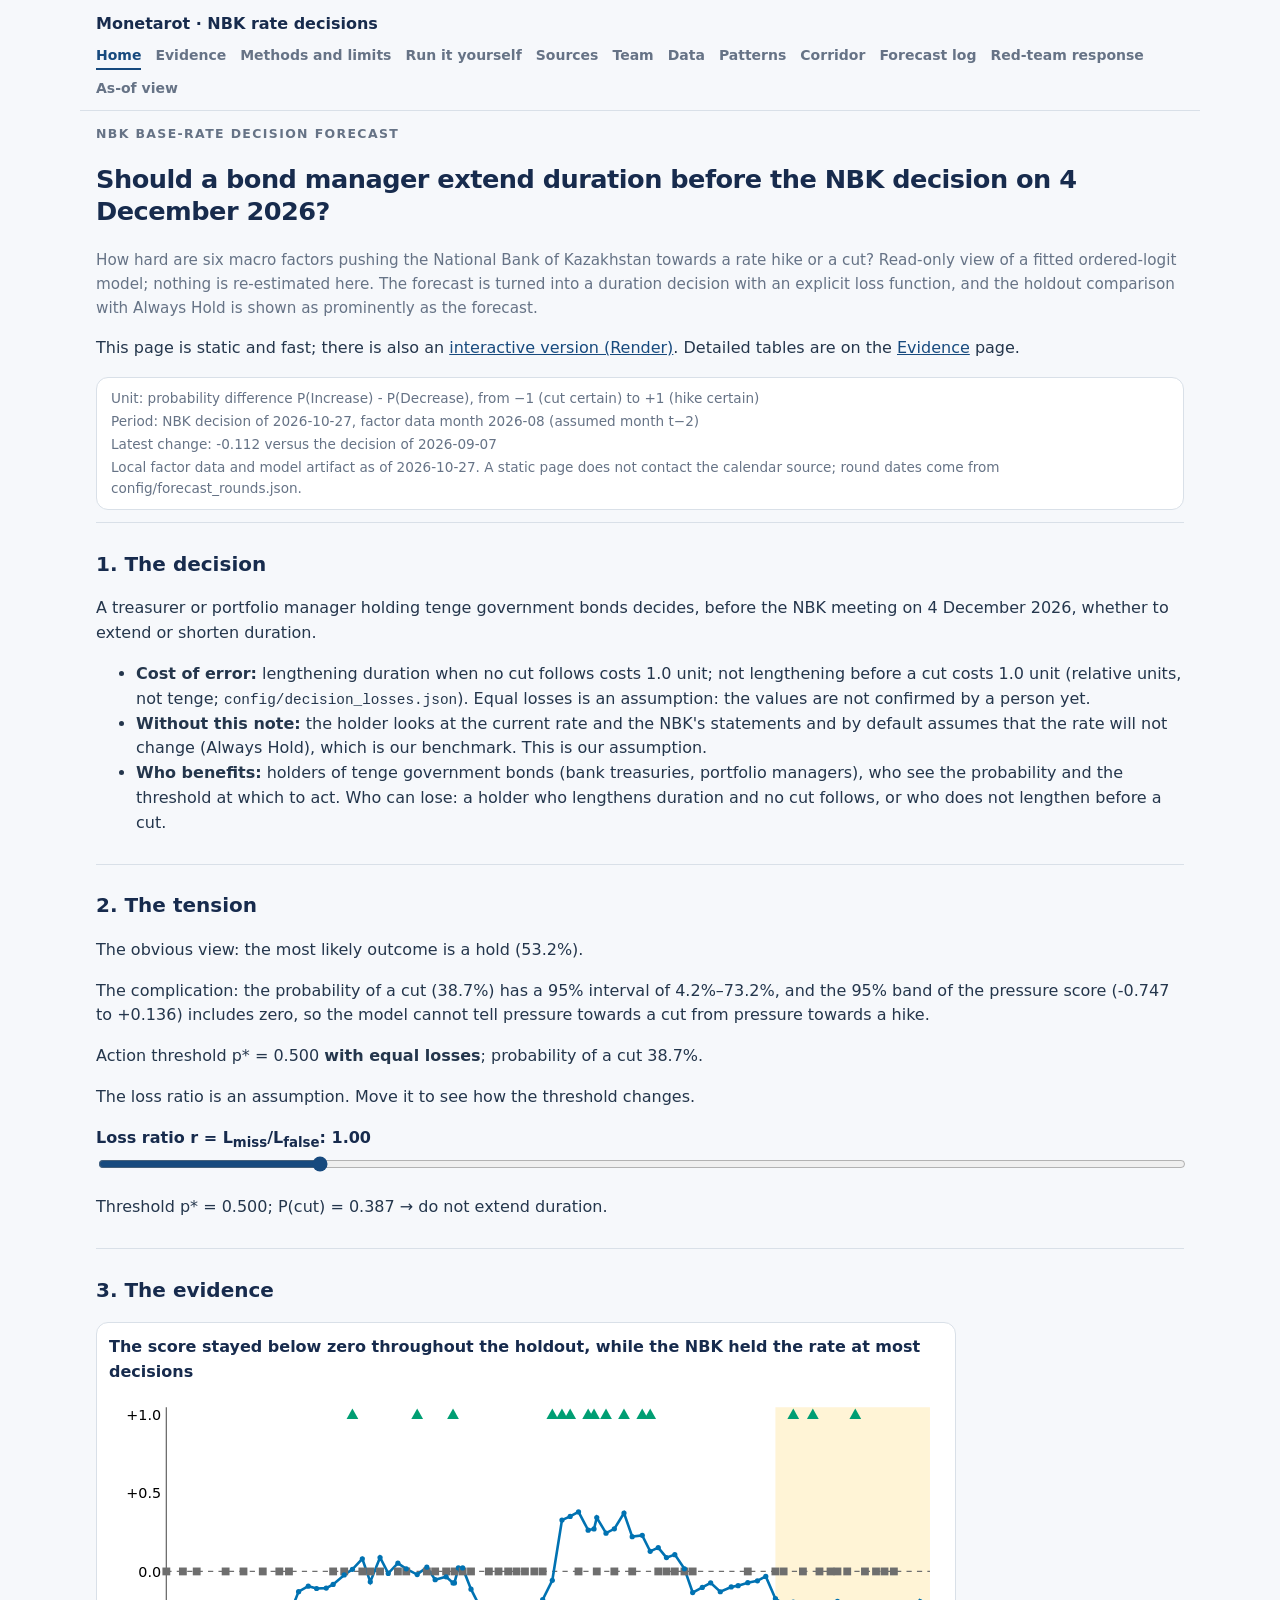
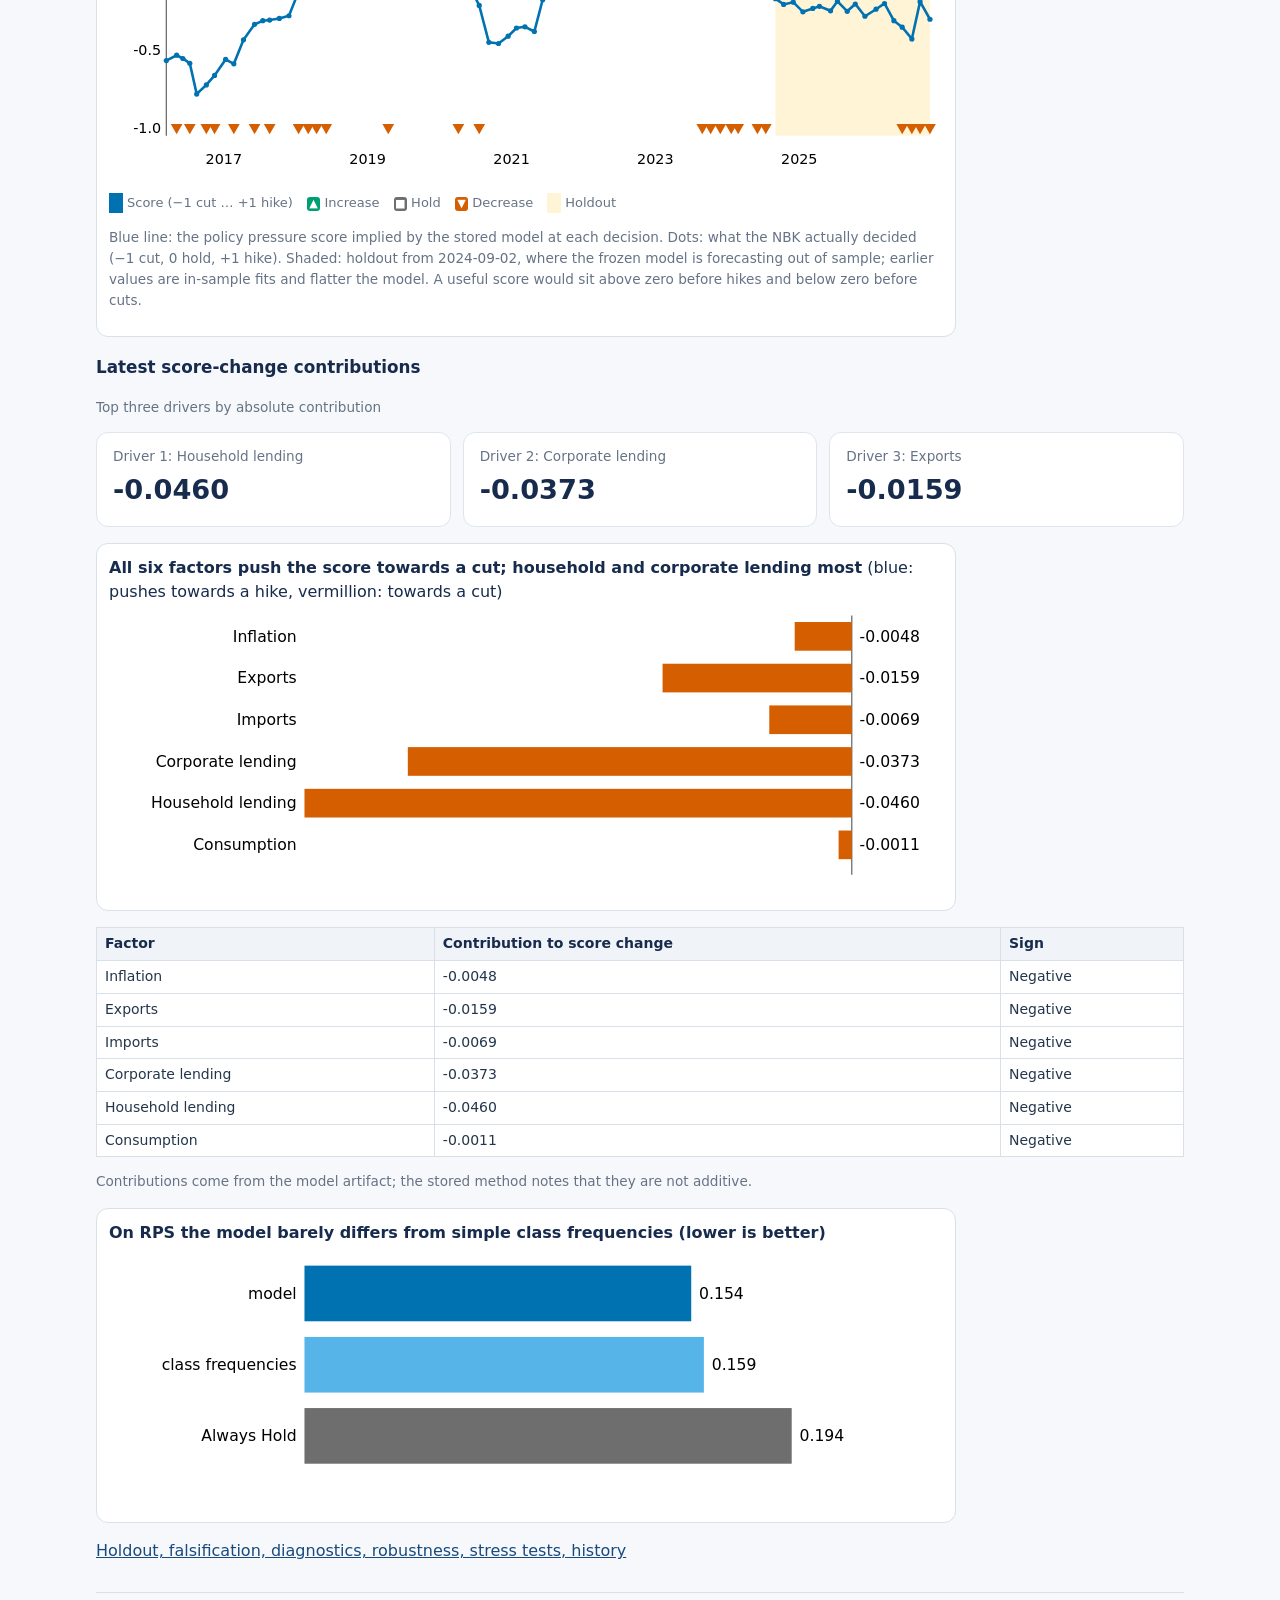
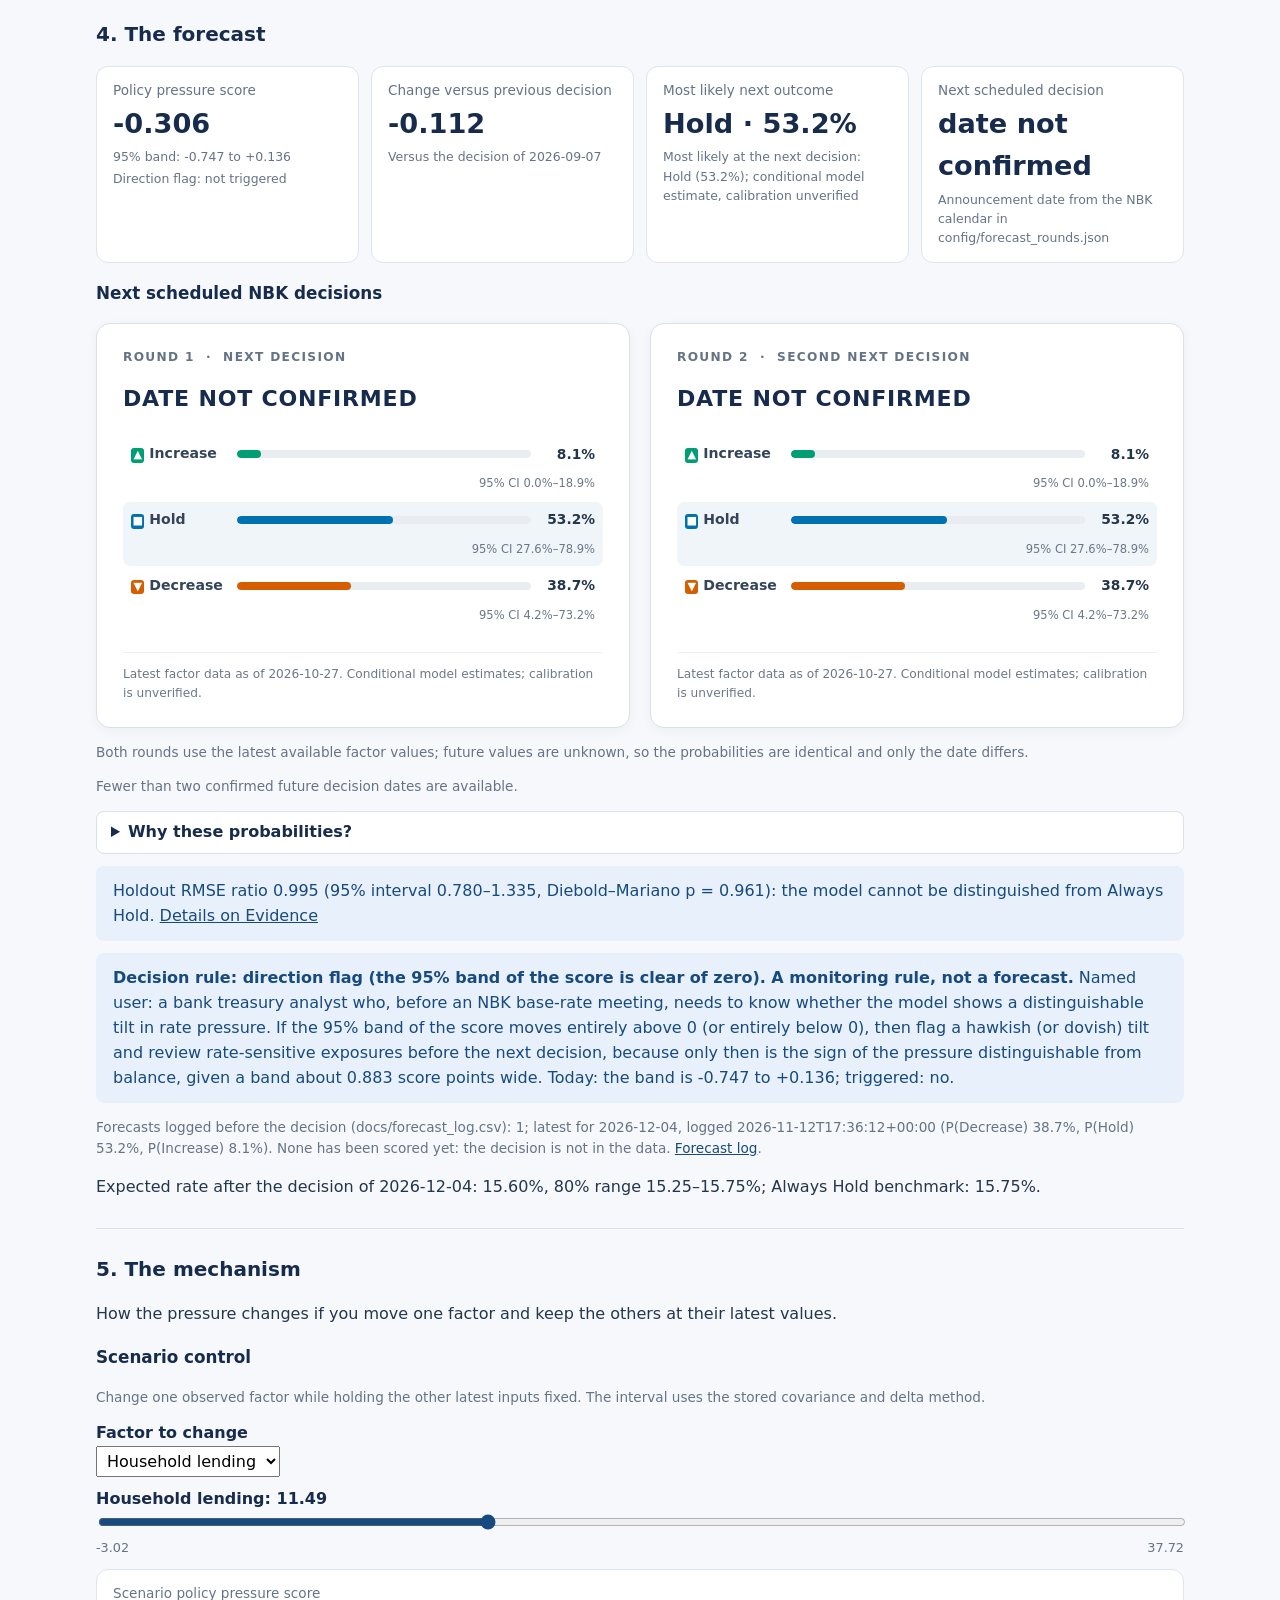
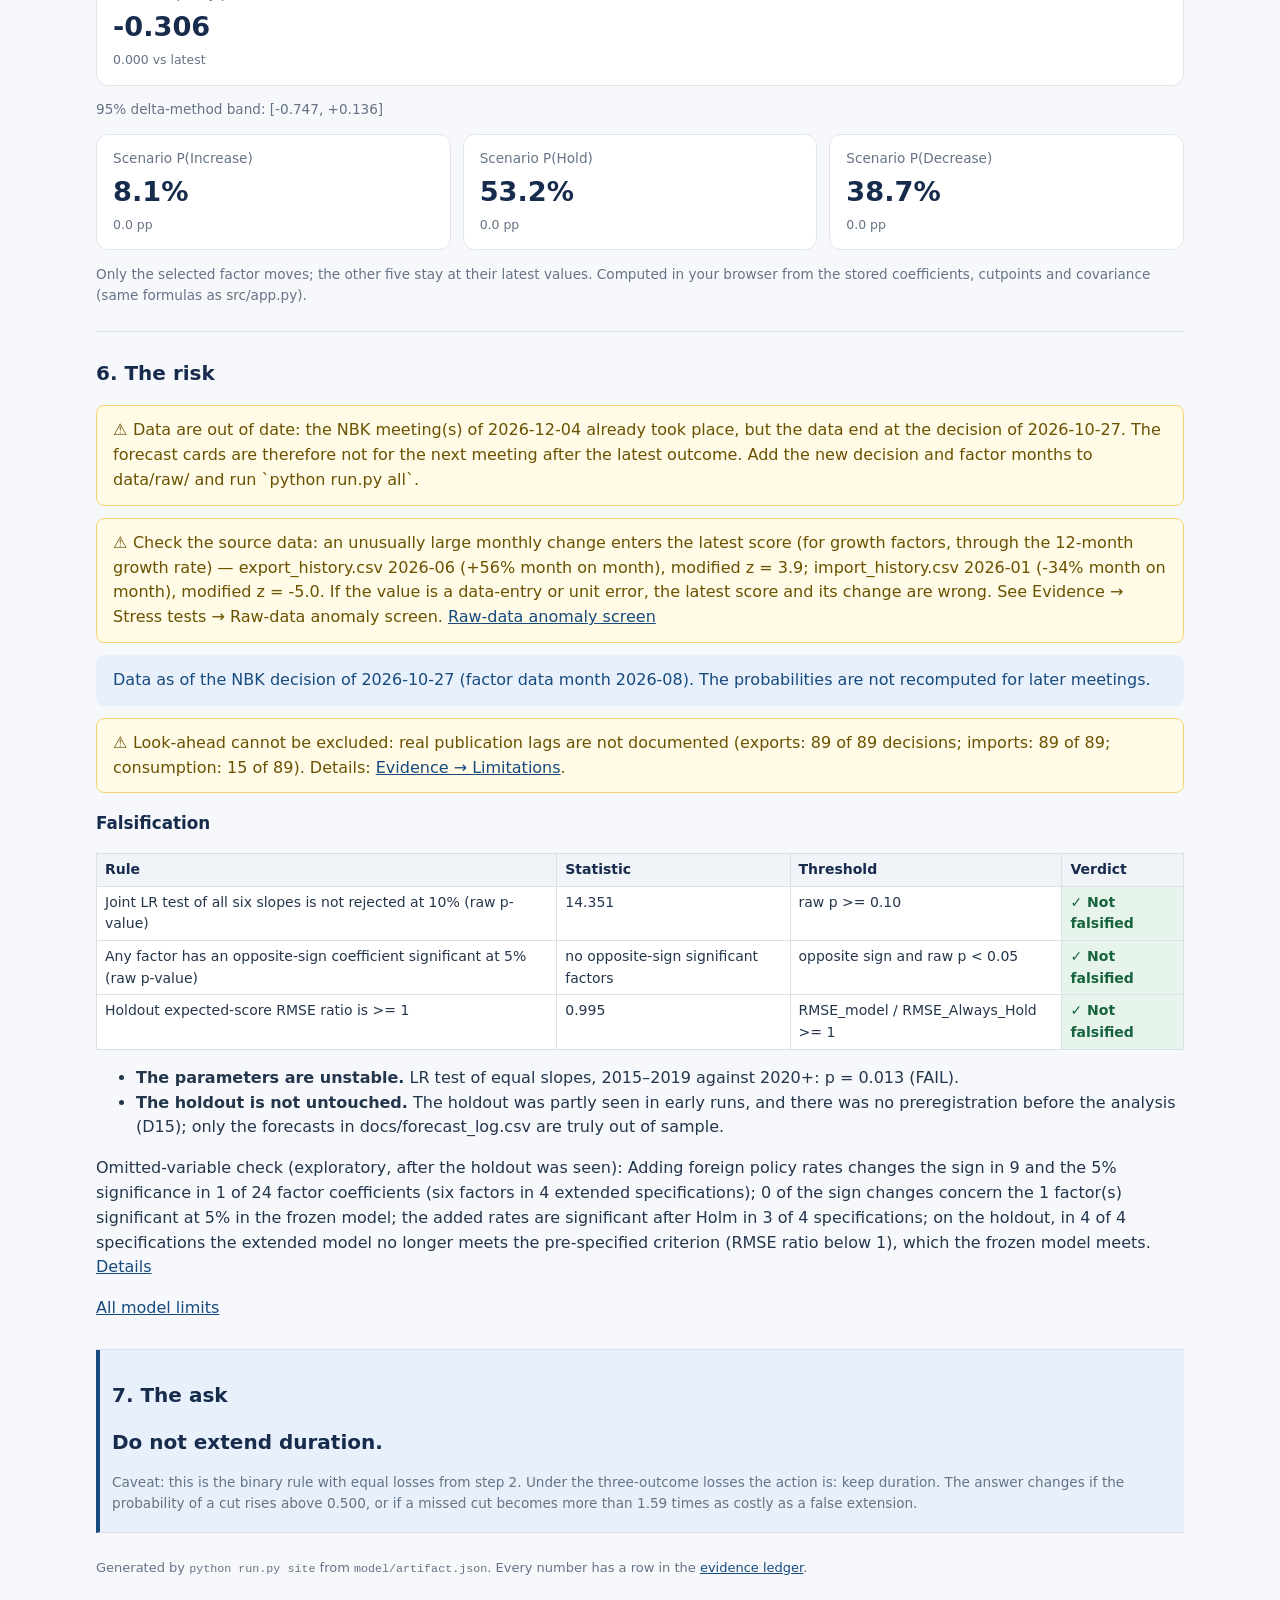
==== commit aef68130: "Related work, NBK-drivers table, class-conditional metrics, model card failure line (D53)" ====
--- a/site/index.html
+++ b/site/index.html
@@ -15,7 +15,7 @@
 <section id="step-1"><h2>1. The decision</h2><p>A treasurer or portfolio manager holding tenge government bonds decides, before the NBK meeting on 4 December 2026, whether to extend or shorten duration.</p>
 <ul id="usefulness">
 <li><strong>Cost of error:</strong> lengthening duration when no cut follows costs <span class="num" data-ledger="decision:binary_losses/lengthen_but_no_cut">1.0</span> unit; not lengthening before a cut costs <span class="num" data-ledger="decision:binary_losses/not_lengthen_but_cut">1.0</span> unit (relative units, not tenge; <code>config/decision_losses.json</code>). Equal losses is an assumption: the values are not confirmed by a person yet.</li>
-<li><strong>Without this note:</strong> the holder relies on analysts' comments and the NBK's communication, which state no probabilities and have no track record, and by default expects the rate to stay unchanged (Always Hold, the benchmark). This is our assumption, not a finding from interviews.</li>
+<li><strong>Without this note:</strong> the holder looks at the current rate and the NBK's statements and by default assumes that the rate will not change (Always Hold), which is our benchmark. This is our assumption.</li>
 <li><strong>Who benefits:</strong> holders of tenge government bonds (bank treasuries, portfolio managers), who see the probability and the threshold at which to act. Who can lose: a holder who lengthens duration and no cut follows, or who does not lengthen before a cut.</li>
 </ul></section>
 <section id="step-2"><h2>2. The tension</h2><p>The obvious view: the most likely outcome is a hold (<span class="num" data-ledger="dashboard:probabilities/Hold">53.2%</span>).</p><p>The complication: the probability of a cut (<span class="num" data-ledger="dashboard:probabilities/Decrease">38.7%</span>) has a 95% interval of <span class="num" data-ledger="dashboard:intervals/Decrease/0">4.2%</span>–<span class="num" data-ledger="dashboard:intervals/Decrease/1">73.2%</span>, and the 95% band of the pressure score (<span class="num" data-ledger="dashboard:band/0">-0.747</span> to <span class="num" data-ledger="dashboard:band/1">+0.136</span>) includes zero, so the model cannot tell pressure towards a cut from pressure towards a hike.</p>
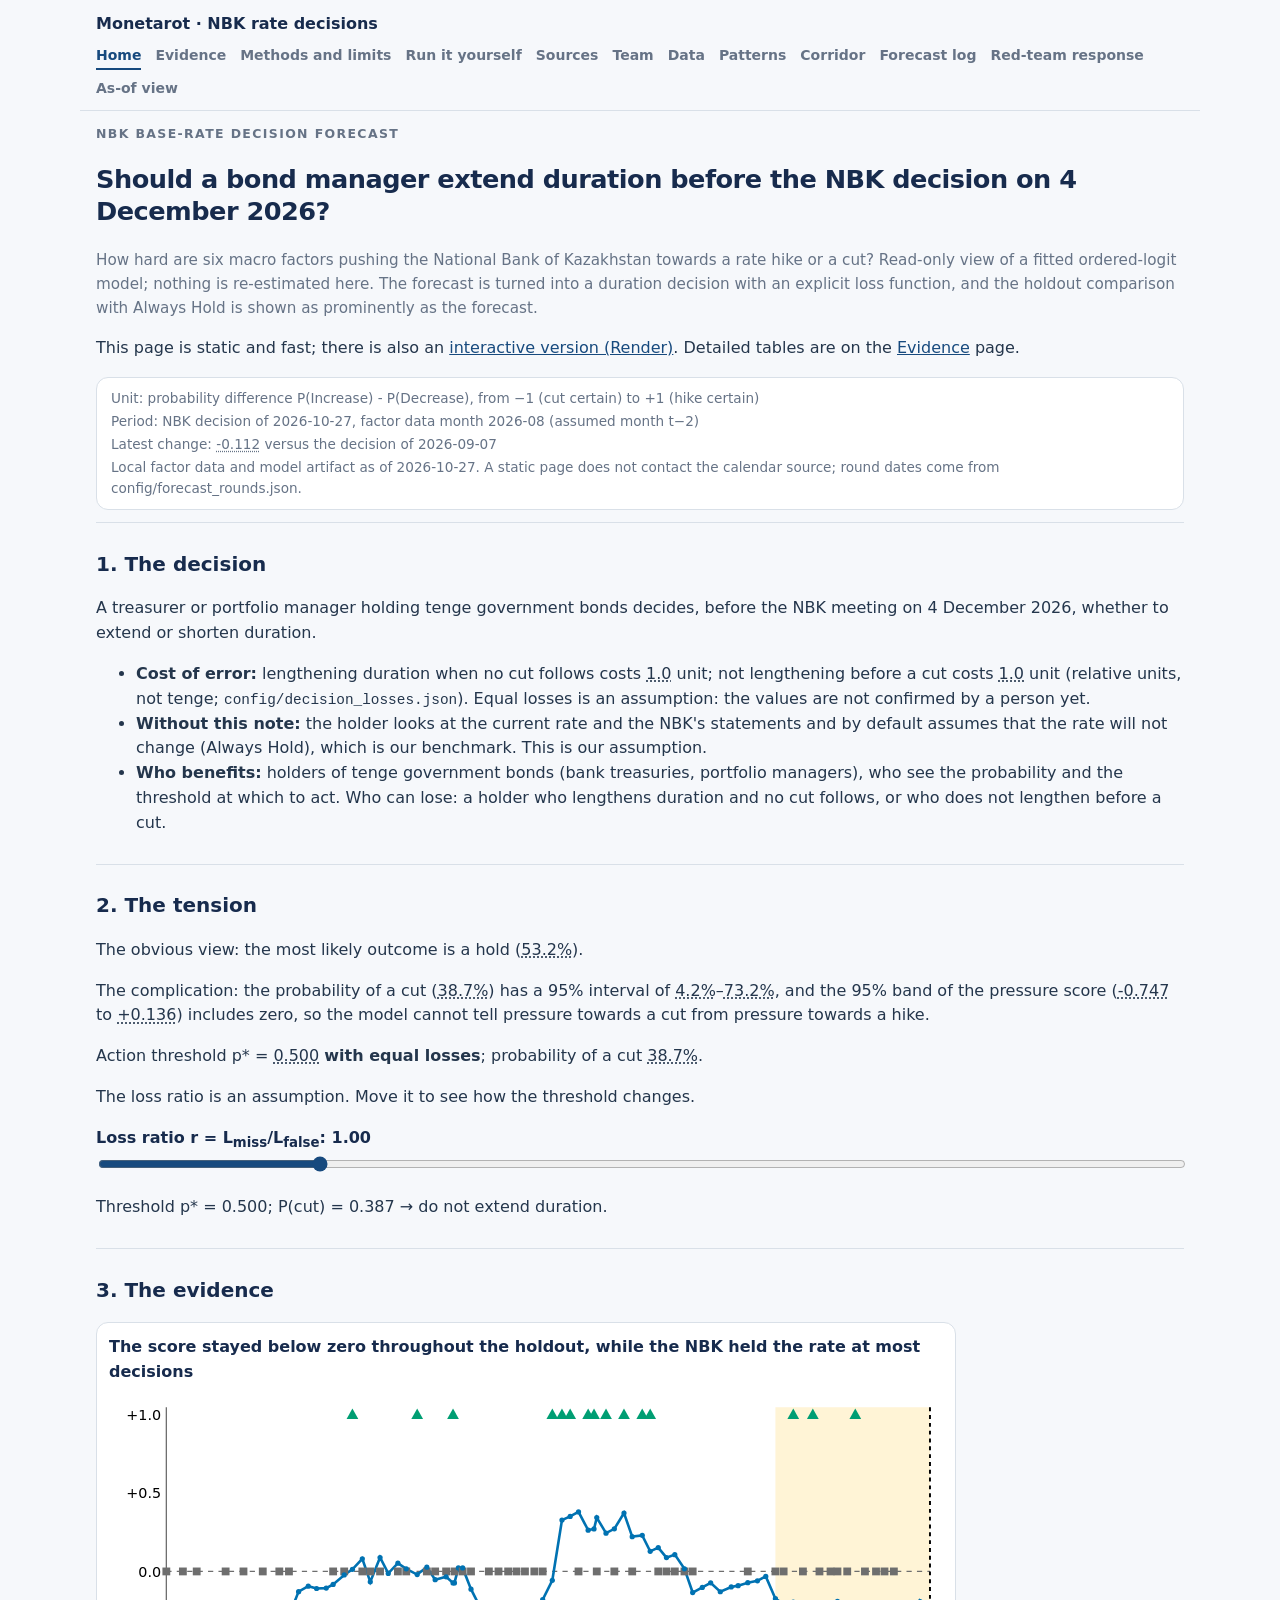
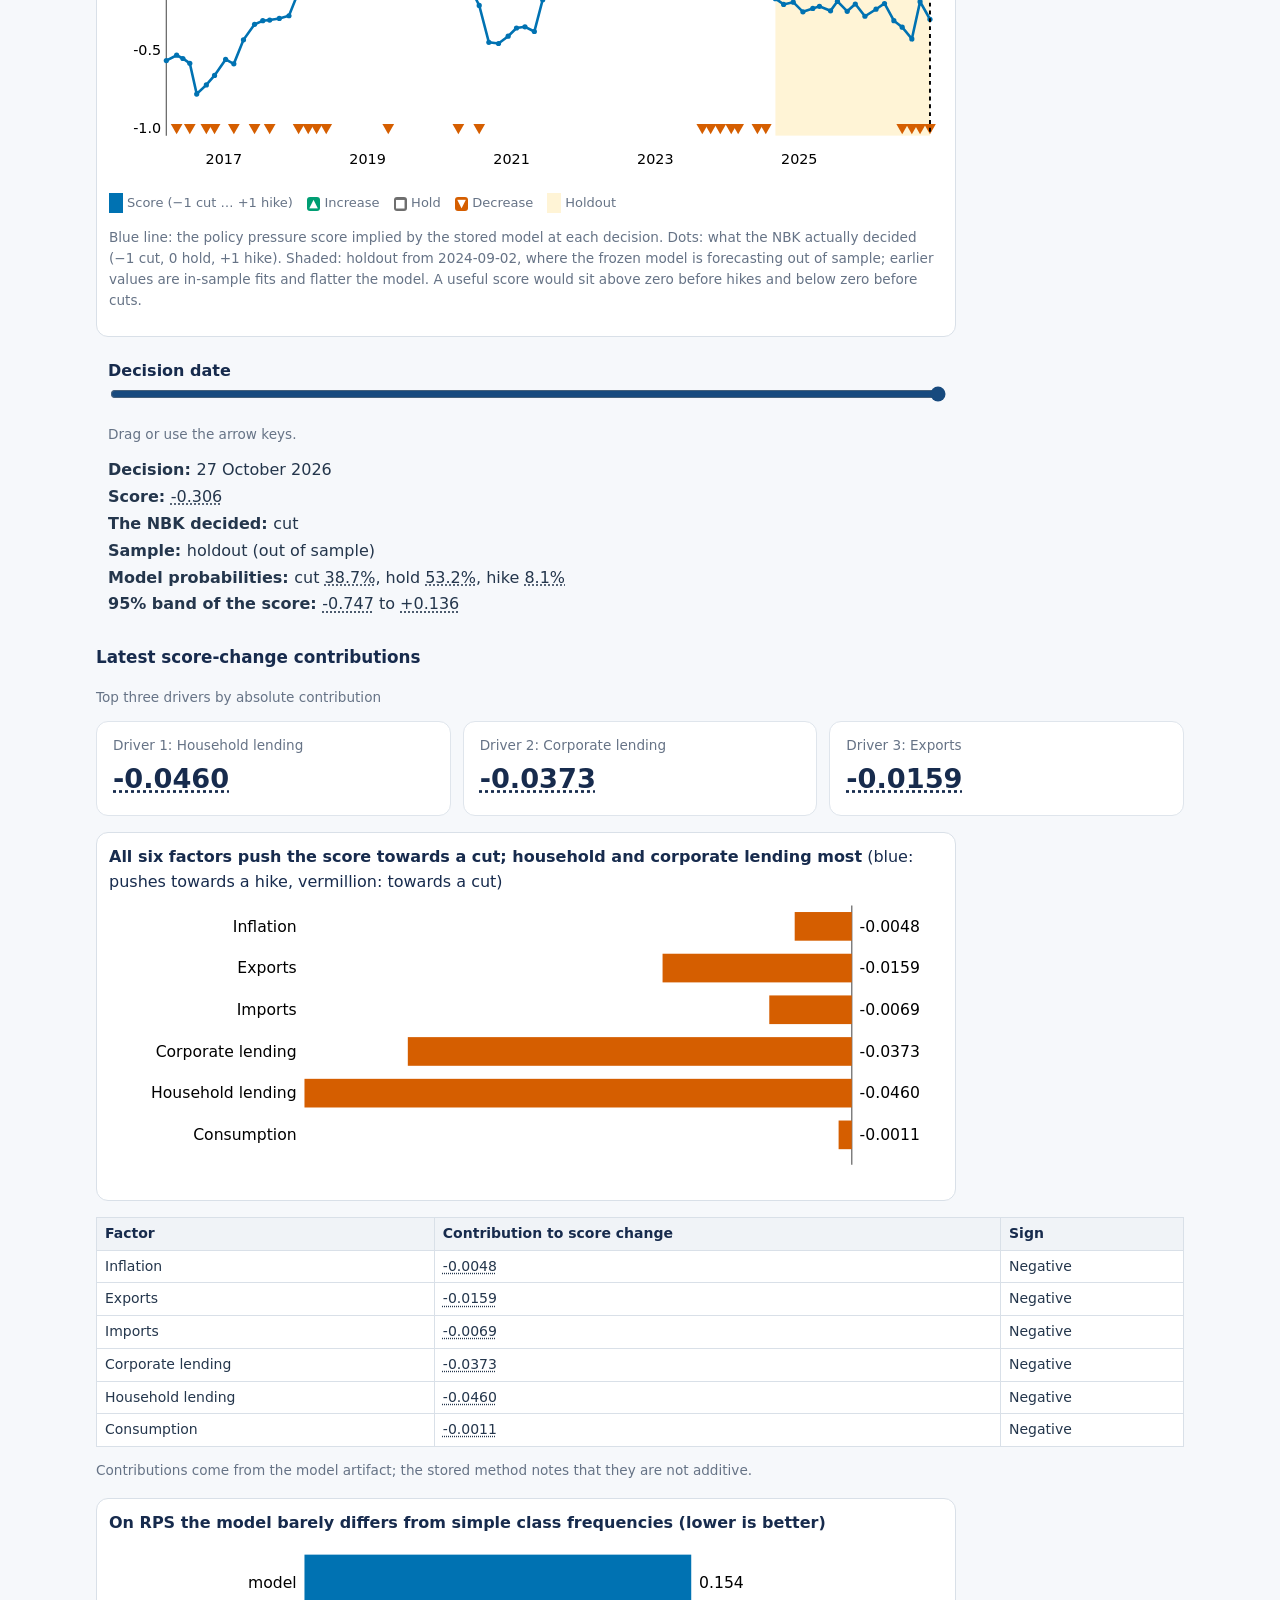
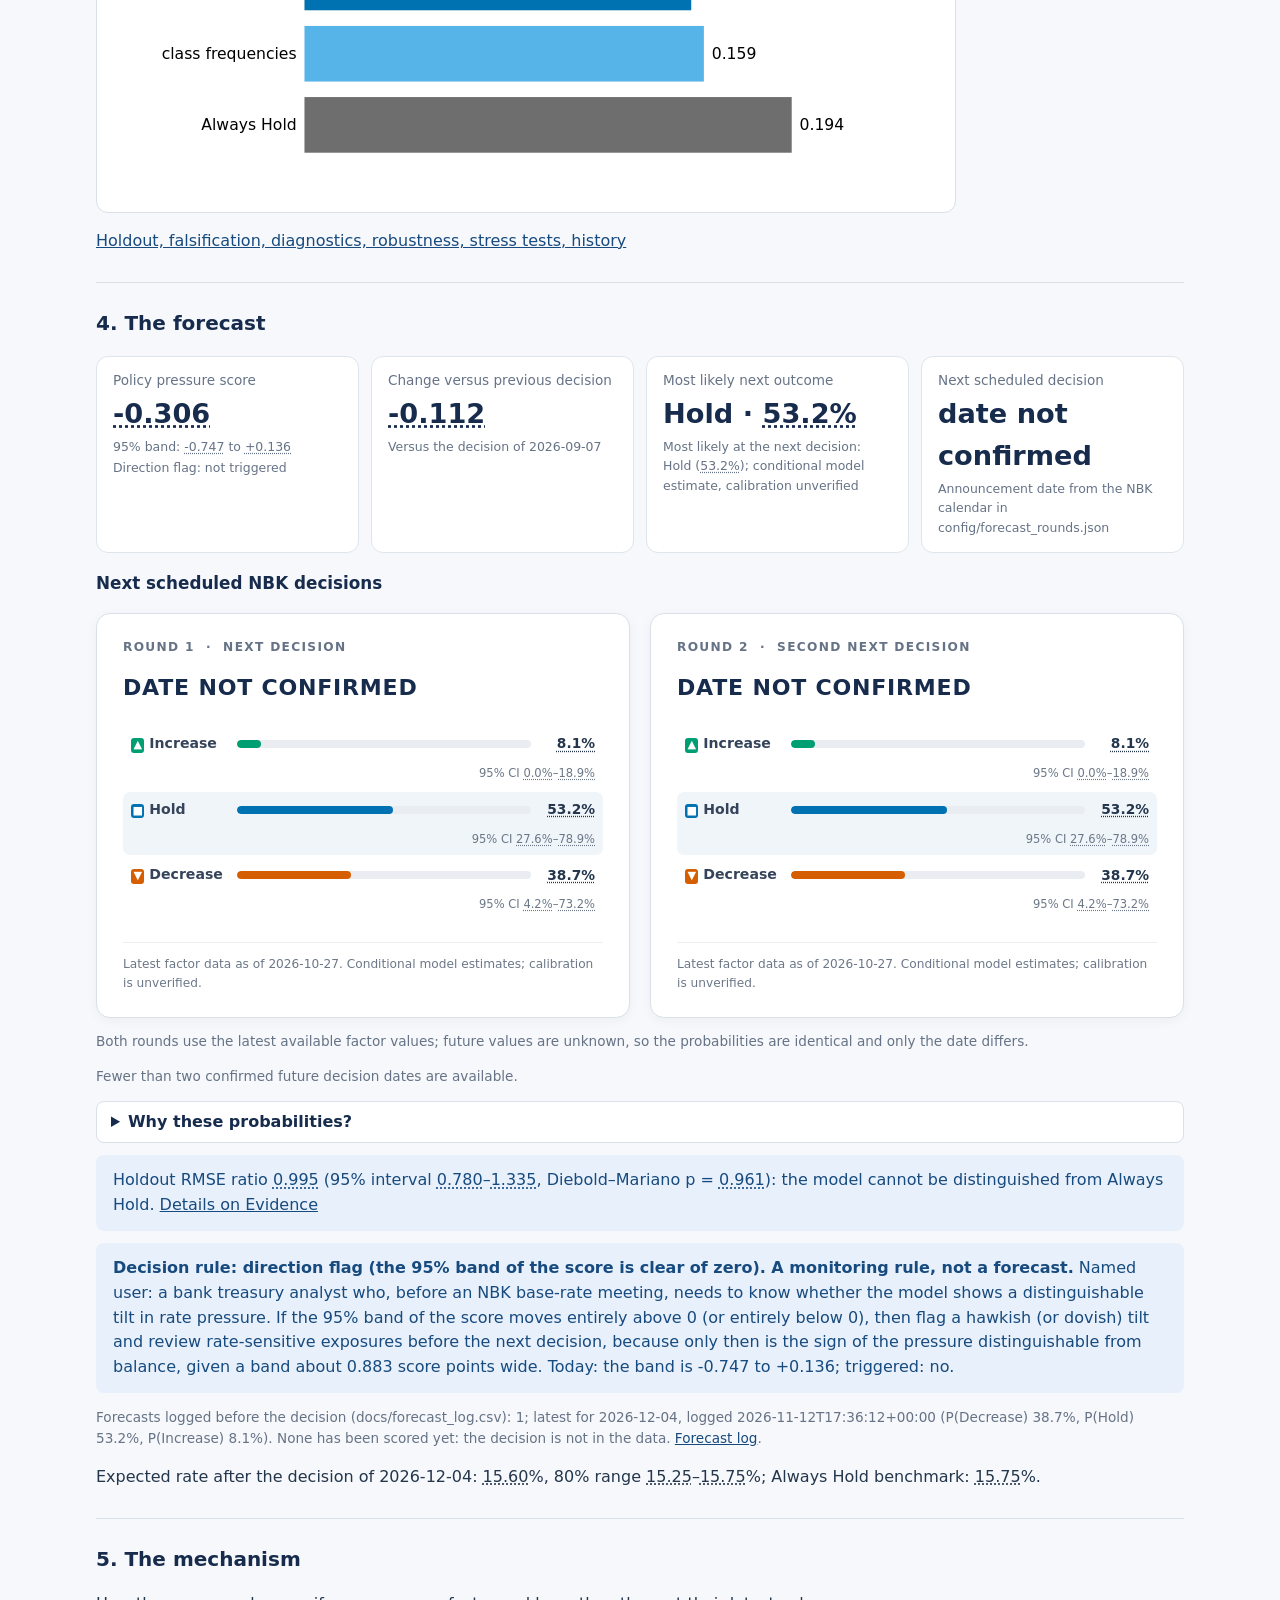
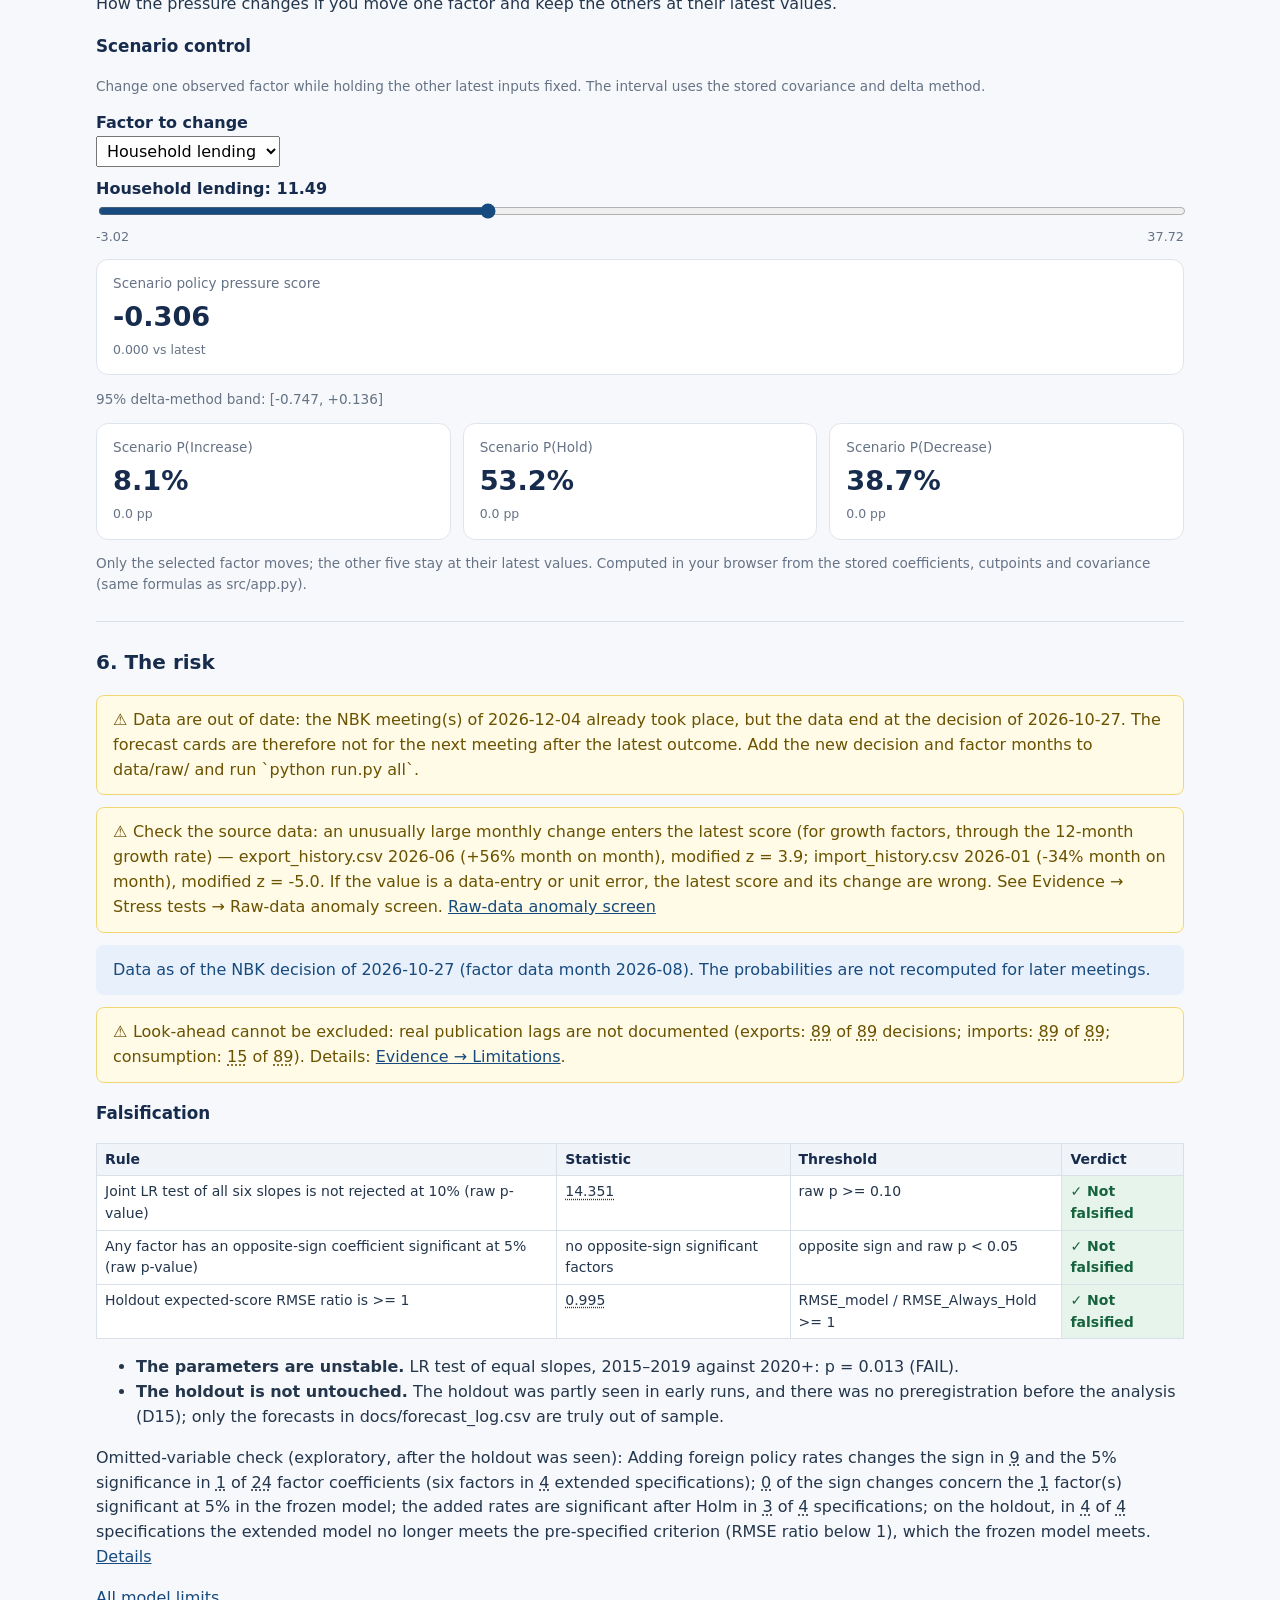
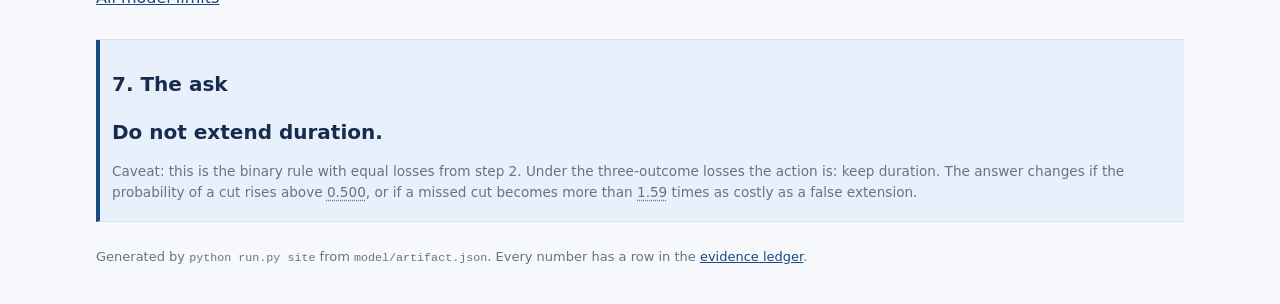
==== commit 36f5fdc1: "Interactive site: clickable numbers with source window, score date slider (D54)" ====
--- a/site/index.html
+++ b/site/index.html
@@ -20,7 +20,7 @@
 </ul></section>
 <section id="step-2"><h2>2. The tension</h2><p>The obvious view: the most likely outcome is a hold (<span class="num" data-ledger="dashboard:probabilities/Hold">53.2%</span>).</p><p>The complication: the probability of a cut (<span class="num" data-ledger="dashboard:probabilities/Decrease">38.7%</span>) has a 95% interval of <span class="num" data-ledger="dashboard:intervals/Decrease/0">4.2%</span>–<span class="num" data-ledger="dashboard:intervals/Decrease/1">73.2%</span>, and the 95% band of the pressure score (<span class="num" data-ledger="dashboard:band/0">-0.747</span> to <span class="num" data-ledger="dashboard:band/1">+0.136</span>) includes zero, so the model cannot tell pressure towards a cut from pressure towards a hike.</p>
 <p>Action threshold p* = <span class="num" data-ledger="decision:binary_threshold_p_cut">0.500</span> <strong>with equal losses</strong>; probability of a cut <span class="num" data-ledger="decision:p_cut">38.7%</span>.</p><p>The loss ratio is an assumption. Move it to see how the threshold changes.</p><label for="ratio">Loss ratio r = L<sub>miss</sub>/L<sub>false</sub>: <output id="ratio-out">1.00</output></label><input id="ratio" type="range" min="0.25" max="4" step="0.05" value="1" data-pcut="0.38682571693731294" aria-label="Loss ratio of a missed cut to a false extension"><p id="ratio-text" aria-live="polite"></p></section>
-<section id="step-3"><h2>3. The evidence</h2><figure id="track-record"><figcaption><strong>The score stayed below zero throughout the holdout, while the NBK held the rate at most decisions</strong></figcaption><svg viewBox="0 0 640 300" role="img" aria-label="Policy pressure score implied by the stored model at each NBK decision (line) and the actual decision (triangle up = hike, square = hold, triangle down = cut); the holdout period is shaded."><title>Policy pressure score implied by the stored model at each NBK decision (line) and the actual decision (triangle up = hike, square = hold, triangle down = cut); the holdout period is shaded.</title><rect x="511.4" y="14" width="118.6" height="252" fill="#FFF4D6"/><line x1="44" y1="140.0" x2="630" y2="140.0" stroke="#6E6E6E" stroke-dasharray="4 4"/><line x1="44" y1="14" x2="44" y2="266" stroke="#6E6E6E"/><text x="40" y="264.0" text-anchor="end" font-size="11" fill="#000000">-1.0</text><text x="40" y="204.0" text-anchor="end" font-size="11" fill="#000000">-0.5</text><text x="40" y="144.0" text-anchor="end" font-size="11" fill="#000000">0.0</text><text x="40" y="84.0" text-anchor="end" font-size="11" fill="#000000">+0.5</text><text x="40" y="24.0" text-anchor="end" font-size="11" fill="#000000">+1.0</text><text x="88.1" y="288" text-anchor="middle" font-size="11" fill="#000000">2017</text><text x="198.4" y="288" text-anchor="middle" font-size="11" fill="#000000">2019</text><text x="308.9" y="288" text-anchor="middle" font-size="11" fill="#000000">2021</text><text x="419.2" y="288" text-anchor="middle" font-size="11" fill="#000000">2023</text><text x="529.7" y="288" text-anchor="middle" font-size="11" fill="#000000">2025</text><path d="M44.0,208.4 L51.9,204.3 L56.7,206.8 L62.0,210.5 L67.3,234.1 L74.7,227.1 L81.0,219.8 L89.5,207.5 L95.8,210.9 L103.2,192.5 L111.7,180.6 L118.0,177.8 L123.3,177.3 L130.7,176.1 L138.1,174.0 L145.5,155.5 L152.9,151.3 L159.3,153.1 L166.7,152.8 L172.0,150.0 L180.5,142.7 L186.8,138.4 L194.4,130.3 L200.5,148.0 L208.0,129.3 L214.3,141.5 L221.7,133.7 L228.1,138.0 L236.5,142.4 L243.9,136.7 L250.3,146.3 L258.7,144.1 L264.0,148.8 L265.1,148.8 L268.1,137.3 L271.4,137.3 L277.8,153.6 L284.1,166.1 L291.5,194.4 L298.9,195.3 L306.3,189.7 L312.7,183.4 L319.2,182.5 L326.4,186.1 L332.8,161.7 L340.2,146.8 L347.6,100.6 L353.9,97.8 L360.3,94.3 L367.7,108.3 L372.2,107.4 L374.3,98.7 L381.4,110.6 L387.8,107.3 L395.2,95.2 L401.5,113.3 L409.2,112.3 L415.3,124.6 L421.5,121.7 L427.8,129.4 L434.2,127.1 L441.6,138.0 L447.9,156.2 L455.3,152.3 L461.7,148.7 L469.1,155.6 L477.5,151.9 L482.8,150.9 L490.2,148.6 L497.6,147.2 L504.0,143.8 L511.4,160.9 L517.7,165.3 L525.1,163.6 L532.5,171.0 L540.1,168.4 L545.2,166.8 L553.7,170.2 L559.0,162.9 L566.5,170.6 L572.7,165.0 L580.1,174.4 L588.6,169.0 L595.1,164.6 L602.3,177.8 L608.7,182.8 L616.1,191.8 L622.4,163.2 L630.0,176.7" fill="none" stroke="#0072B2" stroke-width="2"/><rect x="41.0" y="137.0" width="6" height="6" fill="#6E6E6E"><title>2016-03-15: Hold, score -0.570</title></rect><circle cx="44.0" cy="208.4" r="2" fill="#0072B2"><title>2016-03-15: score -0.570</title></circle><path d="M51.9,265.0 L56.4,257.0 L47.4,257.0 Z" fill="#D55E00"><title>2016-05-06: Decrease, score -0.536</title></path><circle cx="51.9" cy="204.3" r="2" fill="#0072B2"><title>2016-05-06: score -0.536</title></circle><rect x="53.7" y="137.0" width="6" height="6" fill="#6E6E6E"><title>2016-06-07: Hold, score -0.557</title></rect><circle cx="56.7" cy="206.8" r="2" fill="#0072B2"><title>2016-06-07: score -0.557</title></circle><path d="M62.0,265.0 L66.5,257.0 L57.5,257.0 Z" fill="#D55E00"><title>2016-07-12: Decrease, score -0.587</title></path><circle cx="62.0" cy="210.5" r="2" fill="#0072B2"><title>2016-07-12: score -0.587</title></circle><rect x="64.3" y="137.0" width="6" height="6" fill="#6E6E6E"><title>2016-08-16: Hold, score -0.784</title></rect><circle cx="67.3" cy="234.1" r="2" fill="#0072B2"><title>2016-08-16: score -0.784</title></circle><path d="M74.7,265.0 L79.2,257.0 L70.2,257.0 Z" fill="#D55E00"><title>2016-10-04: Decrease, score -0.726</title></path><circle cx="74.7" cy="227.1" r="2" fill="#0072B2"><title>2016-10-04: score -0.726</title></circle><path d="M81.0,265.0 L85.5,257.0 L76.5,257.0 Z" fill="#D55E00"><title>2016-11-15: Decrease, score -0.665</title></path><circle cx="81.0" cy="219.8" r="2" fill="#0072B2"><title>2016-11-15: score -0.665</title></circle><rect x="86.5" y="137.0" width="6" height="6" fill="#6E6E6E"><title>2017-01-10: Hold, score -0.563</title></rect><circle cx="89.5" cy="207.5" r="2" fill="#0072B2"><title>2017-01-10: score -0.563</title></circle><path d="M95.8,265.0 L100.3,257.0 L91.3,257.0 Z" fill="#D55E00"><title>2017-02-21: Decrease, score -0.591</title></path><circle cx="95.8" cy="210.9" r="2" fill="#0072B2"><title>2017-02-21: score -0.591</title></circle><rect x="100.2" y="137.0" width="6" height="6" fill="#6E6E6E"><title>2017-04-11: Hold, score -0.438</title></rect><circle cx="103.2" cy="192.5" r="2" fill="#0072B2"><title>2017-04-11: score -0.438</title></circle><path d="M111.7,265.0 L116.2,257.0 L107.2,257.0 Z" fill="#D55E00"><title>2017-06-06: Decrease, score -0.338</title></path><circle cx="111.7" cy="180.6" r="2" fill="#0072B2"><title>2017-06-06: score -0.338</title></circle><rect x="115.0" y="137.0" width="6" height="6" fill="#6E6E6E"><title>2017-07-18: Hold, score -0.315</title></rect><circle cx="118.0" cy="177.8" r="2" fill="#0072B2"><title>2017-07-18: score -0.315</title></circle><path d="M123.3,265.0 L127.8,257.0 L118.8,257.0 Z" fill="#D55E00"><title>2017-08-22: Decrease, score -0.311</title></path><circle cx="123.3" cy="177.3" r="2" fill="#0072B2"><title>2017-08-22: score -0.311</title></circle><rect x="127.7" y="137.0" width="6" height="6" fill="#6E6E6E"><title>2017-10-10: Hold, score -0.301</title></rect><circle cx="130.7" cy="176.1" r="2" fill="#0072B2"><title>2017-10-10: score -0.301</title></circle><rect x="135.1" y="137.0" width="6" height="6" fill="#6E6E6E"><title>2017-11-28: Hold, score -0.283</title></rect><circle cx="138.1" cy="174.0" r="2" fill="#0072B2"><title>2017-11-28: score -0.283</title></circle><path d="M145.5,265.0 L150.0,257.0 L141.0,257.0 Z" fill="#D55E00"><title>2018-01-16: Decrease, score -0.129</title></path><circle cx="145.5" cy="155.5" r="2" fill="#0072B2"><title>2018-01-16: score -0.129</title></circle><path d="M152.9,265.0 L157.4,257.0 L148.4,257.0 Z" fill="#D55E00"><title>2018-03-06: Decrease, score -0.094</title></path><circle cx="152.9" cy="151.3" r="2" fill="#0072B2"><title>2018-03-06: score -0.094</title></circle><path d="M159.3,265.0 L163.8,257.0 L154.8,257.0 Z" fill="#D55E00"><title>2018-04-17: Decrease, score -0.109</title></path><circle cx="159.3" cy="153.1" r="2" fill="#0072B2"><title>2018-04-17: score -0.109</title></circle><path d="M166.7,265.0 L171.2,257.0 L162.2,257.0 Z" fill="#D55E00"><title>2018-06-05: Decrease, score -0.106</title></path><circle cx="166.7" cy="152.8" r="2" fill="#0072B2"><title>2018-06-05: score -0.106</title></circle><rect x="169.0" y="137.0" width="6" height="6" fill="#6E6E6E"><title>2018-07-10: Hold, score -0.083</title></rect><circle cx="172.0" cy="150.0" r="2" fill="#0072B2"><title>2018-07-10: score -0.083</title></circle><rect x="177.5" y="137.0" width="6" height="6" fill="#6E6E6E"><title>2018-09-04: Hold, score -0.022</title></rect><circle cx="180.5" cy="142.7" r="2" fill="#0072B2"><title>2018-09-04: score -0.022</title></circle><path d="M186.8,15.0 L191.3,23.0 L182.3,23.0 Z" fill="#009E73"><title>2018-10-16: Increase, score +0.013</title></path><circle cx="186.8" cy="138.4" r="2" fill="#0072B2"><title>2018-10-16: score +0.013</title></circle><rect x="191.4" y="137.0" width="6" height="6" fill="#6E6E6E"><title>2018-12-05: Hold, score +0.081</title></rect><circle cx="194.4" cy="130.3" r="2" fill="#0072B2"><title>2018-12-05: score +0.081</title></circle><rect x="197.5" y="137.0" width="6" height="6" fill="#6E6E6E"><title>2019-01-15: Hold, score -0.067</title></rect><circle cx="200.5" cy="148.0" r="2" fill="#0072B2"><title>2019-01-15: score -0.067</title></circle><rect x="205.0" y="137.0" width="6" height="6" fill="#6E6E6E"><title>2019-03-05: Hold, score +0.089</title></rect><circle cx="208.0" cy="129.3" r="2" fill="#0072B2"><title>2019-03-05: score +0.089</title></circle><path d="M214.3,265.0 L218.8,257.0 L209.8,257.0 Z" fill="#D55E00"><title>2019-04-16: Decrease, score -0.013</title></path><circle cx="214.3" cy="141.5" r="2" fill="#0072B2"><title>2019-04-16: score -0.013</title></circle><rect x="218.7" y="137.0" width="6" height="6" fill="#6E6E6E"><title>2019-06-04: Hold, score +0.052</title></rect><circle cx="221.7" cy="133.7" r="2" fill="#0072B2"><title>2019-06-04: score +0.052</title></circle><rect x="225.1" y="137.0" width="6" height="6" fill="#6E6E6E"><title>2019-07-16: Hold, score +0.016</title></rect><circle cx="228.1" cy="138.0" r="2" fill="#0072B2"><title>2019-07-16: score +0.016</title></circle><path d="M236.5,15.0 L241.0,23.0 L232.0,23.0 Z" fill="#009E73"><title>2019-09-10: Increase, score -0.020</title></path><circle cx="236.5" cy="142.4" r="2" fill="#0072B2"><title>2019-09-10: score -0.020</title></circle><rect x="240.9" y="137.0" width="6" height="6" fill="#6E6E6E"><title>2019-10-29: Hold, score +0.028</title></rect><circle cx="243.9" cy="136.7" r="2" fill="#0072B2"><title>2019-10-29: score +0.028</title></circle><rect x="247.3" y="137.0" width="6" height="6" fill="#6E6E6E"><title>2019-12-10: Hold, score -0.053</title></rect><circle cx="250.3" cy="146.3" r="2" fill="#0072B2"><title>2019-12-10: score -0.053</title></circle><rect x="255.7" y="137.0" width="6" height="6" fill="#6E6E6E"><title>2020-02-04: Hold, score -0.034</title></rect><circle cx="258.7" cy="144.1" r="2" fill="#0072B2"><title>2020-02-04: score -0.034</title></circle><path d="M264.0,15.0 L268.5,23.0 L259.5,23.0 Z" fill="#009E73"><title>2020-03-10: Increase, score -0.074</title></path><circle cx="264.0" cy="148.8" r="2" fill="#0072B2"><title>2020-03-10: score -0.074</title></circle><rect x="262.1" y="137.0" width="6" height="6" fill="#6E6E6E"><title>2020-03-17: Hold, score -0.074</title></rect><circle cx="265.1" cy="148.8" r="2" fill="#0072B2"><title>2020-03-17: score -0.074</title></circle><path d="M268.1,265.0 L272.6,257.0 L263.6,257.0 Z" fill="#D55E00"><title>2020-04-06: Decrease, score +0.023</title></path><circle cx="268.1" cy="137.3" r="2" fill="#0072B2"><title>2020-04-06: score +0.023</title></circle><rect x="268.4" y="137.0" width="6" height="6" fill="#6E6E6E"><title>2020-04-28: Hold, score +0.023</title></rect><circle cx="271.4" cy="137.3" r="2" fill="#0072B2"><title>2020-04-28: score +0.023</title></circle><rect x="274.8" y="137.0" width="6" height="6" fill="#6E6E6E"><title>2020-06-09: Hold, score -0.113</title></rect><circle cx="277.8" cy="153.6" r="2" fill="#0072B2"><title>2020-06-09: score -0.113</title></circle><path d="M284.1,265.0 L288.6,257.0 L279.6,257.0 Z" fill="#D55E00"><title>2020-07-21: Decrease, score -0.217</title></path><circle cx="284.1" cy="166.1" r="2" fill="#0072B2"><title>2020-07-21: score -0.217</title></circle><rect x="288.5" y="137.0" width="6" height="6" fill="#6E6E6E"><title>2020-09-08: Hold, score -0.453</title></rect><circle cx="291.5" cy="194.4" r="2" fill="#0072B2"><title>2020-09-08: score -0.453</title></circle><rect x="295.9" y="137.0" width="6" height="6" fill="#6E6E6E"><title>2020-10-27: Hold, score -0.461</title></rect><circle cx="298.9" cy="195.3" r="2" fill="#0072B2"><title>2020-10-27: score -0.461</title></circle><rect x="303.3" y="137.0" width="6" height="6" fill="#6E6E6E"><title>2020-12-15: Hold, score -0.414</title></rect><circle cx="306.3" cy="189.7" r="2" fill="#0072B2"><title>2020-12-15: score -0.414</title></circle><rect x="309.7" y="137.0" width="6" height="6" fill="#6E6E6E"><title>2021-01-26: Hold, score -0.362</title></rect><circle cx="312.7" cy="183.4" r="2" fill="#0072B2"><title>2021-01-26: score -0.362</title></circle><rect x="316.2" y="137.0" width="6" height="6" fill="#6E6E6E"><title>2021-03-10: Hold, score -0.354</title></rect><circle cx="319.2" cy="182.5" r="2" fill="#0072B2"><title>2021-03-10: score -0.354</title></circle><rect x="323.4" y="137.0" width="6" height="6" fill="#6E6E6E"><title>2021-04-27: Hold, score -0.384</title></rect><circle cx="326.4" cy="186.1" r="2" fill="#0072B2"><title>2021-04-27: score -0.384</title></circle><rect x="329.8" y="137.0" width="6" height="6" fill="#6E6E6E"><title>2021-06-08: Hold, score -0.181</title></rect><circle cx="332.8" cy="161.7" r="2" fill="#0072B2"><title>2021-06-08: score -0.181</title></circle><path d="M340.2,15.0 L344.7,23.0 L335.7,23.0 Z" fill="#009E73"><title>2021-07-27: Increase, score -0.057</title></path><circle cx="340.2" cy="146.8" r="2" fill="#0072B2"><title>2021-07-27: score -0.057</title></circle><path d="M347.6,15.0 L352.1,23.0 L343.1,23.0 Z" fill="#009E73"><title>2021-09-14: Increase, score +0.328</title></path><circle cx="347.6" cy="100.6" r="2" fill="#0072B2"><title>2021-09-14: score +0.328</title></circle><path d="M353.9,15.0 L358.4,23.0 L349.4,23.0 Z" fill="#009E73"><title>2021-10-26: Increase, score +0.352</title></path><circle cx="353.9" cy="97.8" r="2" fill="#0072B2"><title>2021-10-26: score +0.352</title></circle><rect x="357.3" y="137.0" width="6" height="6" fill="#6E6E6E"><title>2021-12-07: Hold, score +0.381</title></rect><circle cx="360.3" cy="94.3" r="2" fill="#0072B2"><title>2021-12-07: score +0.381</title></circle><path d="M367.7,15.0 L372.2,23.0 L363.2,23.0 Z" fill="#009E73"><title>2022-01-25: Increase, score +0.264</title></path><circle cx="367.7" cy="108.3" r="2" fill="#0072B2"><title>2022-01-25: score +0.264</title></circle><path d="M372.2,15.0 L376.7,23.0 L367.7,23.0 Z" fill="#009E73"><title>2022-02-24: Increase, score +0.272</title></path><circle cx="372.2" cy="107.4" r="2" fill="#0072B2"><title>2022-02-24: score +0.272</title></circle><rect x="371.3" y="137.0" width="6" height="6" fill="#6E6E6E"><title>2022-03-10: Hold, score +0.344</title></rect><circle cx="374.3" cy="98.7" r="2" fill="#0072B2"><title>2022-03-10: score +0.344</title></circle><path d="M381.4,15.0 L385.9,23.0 L376.9,23.0 Z" fill="#009E73"><title>2022-04-26: Increase, score +0.245</title></path><circle cx="381.4" cy="110.6" r="2" fill="#0072B2"><title>2022-04-26: score +0.245</title></circle><rect x="384.8" y="137.0" width="6" height="6" fill="#6E6E6E"><title>2022-06-07: Hold, score +0.272</title></rect><circle cx="387.8" cy="107.3" r="2" fill="#0072B2"><title>2022-06-07: score +0.272</title></circle><path d="M395.2,15.0 L399.7,23.0 L390.7,23.0 Z" fill="#009E73"><title>2022-07-26: Increase, score +0.373</title></path><circle cx="395.2" cy="95.2" r="2" fill="#0072B2"><title>2022-07-26: score +0.373</title></circle><rect x="398.5" y="137.0" width="6" height="6" fill="#6E6E6E"><title>2022-09-06: Hold, score +0.222</title></rect><circle cx="401.5" cy="113.3" r="2" fill="#0072B2"><title>2022-09-06: score +0.222</title></circle><path d="M409.2,15.0 L413.7,23.0 L404.7,23.0 Z" fill="#009E73"><title>2022-10-27: Increase, score +0.230</title></path><circle cx="409.2" cy="112.3" r="2" fill="#0072B2"><title>2022-10-27: score +0.230</title></circle><path d="M415.3,15.0 L419.8,23.0 L410.8,23.0 Z" fill="#009E73"><title>2022-12-06: Increase, score +0.128</title></path><circle cx="415.3" cy="124.6" r="2" fill="#0072B2"><title>2022-12-06: score +0.128</title></circle><rect x="418.5" y="137.0" width="6" height="6" fill="#6E6E6E"><title>2023-01-16: Hold, score +0.153</title></rect><circle cx="421.5" cy="121.7" r="2" fill="#0072B2"><title>2023-01-16: score +0.153</title></circle><rect x="424.8" y="137.0" width="6" height="6" fill="#6E6E6E"><title>2023-02-27: Hold, score +0.088</title></rect><circle cx="427.8" cy="129.4" r="2" fill="#0072B2"><title>2023-02-27: score +0.088</title></circle><rect x="431.2" y="137.0" width="6" height="6" fill="#6E6E6E"><title>2023-04-10: Hold, score +0.107</title></rect><circle cx="434.2" cy="127.1" r="2" fill="#0072B2"><title>2023-04-10: score +0.107</title></circle><rect x="438.6" y="137.0" width="6" height="6" fill="#6E6E6E"><title>2023-05-29: Hold, score +0.017</title></rect><circle cx="441.6" cy="138.0" r="2" fill="#0072B2"><title>2023-05-29: score +0.017</title></circle><rect x="444.9" y="137.0" width="6" height="6" fill="#6E6E6E"><title>2023-07-10: Hold, score -0.135</title></rect><circle cx="447.9" cy="156.2" r="2" fill="#0072B2"><title>2023-07-10: score -0.135</title></circle><path d="M455.3,265.0 L459.8,257.0 L450.8,257.0 Z" fill="#D55E00"><title>2023-08-28: Decrease, score -0.103</title></path><circle cx="455.3" cy="152.3" r="2" fill="#0072B2"><title>2023-08-28: score -0.103</title></circle><path d="M461.7,265.0 L466.2,257.0 L457.2,257.0 Z" fill="#D55E00"><title>2023-10-09: Decrease, score -0.072</title></path><circle cx="461.7" cy="148.7" r="2" fill="#0072B2"><title>2023-10-09: score -0.072</title></circle><path d="M469.1,265.0 L473.6,257.0 L464.6,257.0 Z" fill="#D55E00"><title>2023-11-27: Decrease, score -0.130</title></path><circle cx="469.1" cy="155.6" r="2" fill="#0072B2"><title>2023-11-27: score -0.130</title></circle><path d="M477.5,265.0 L482.0,257.0 L473.0,257.0 Z" fill="#D55E00"><title>2024-01-22: Decrease, score -0.100</title></path><circle cx="477.5" cy="151.9" r="2" fill="#0072B2"><title>2024-01-22: score -0.100</title></circle><path d="M482.8,265.0 L487.3,257.0 L478.3,257.0 Z" fill="#D55E00"><title>2024-02-26: Decrease, score -0.091</title></path><circle cx="482.8" cy="150.9" r="2" fill="#0072B2"><title>2024-02-26: score -0.091</title></circle><rect x="487.2" y="137.0" width="6" height="6" fill="#6E6E6E"><title>2024-04-15: Hold, score -0.072</title></rect><circle cx="490.2" cy="148.6" r="2" fill="#0072B2"><title>2024-04-15: score -0.072</title></circle><path d="M497.6,265.0 L502.1,257.0 L493.1,257.0 Z" fill="#D55E00"><title>2024-06-03: Decrease, score -0.060</title></path><circle cx="497.6" cy="147.2" r="2" fill="#0072B2"><title>2024-06-03: score -0.060</title></circle><path d="M504.0,265.0 L508.5,257.0 L499.5,257.0 Z" fill="#D55E00"><title>2024-07-15: Decrease, score -0.031</title></path><circle cx="504.0" cy="143.8" r="2" fill="#0072B2"><title>2024-07-15: score -0.031</title></circle><rect x="508.4" y="137.0" width="6" height="6" fill="#6E6E6E"><title>2024-09-02: Hold, score -0.174</title></rect><circle cx="511.4" cy="160.9" r="2" fill="#0072B2"><title>2024-09-02: score -0.174</title></circle><rect x="514.7" y="137.0" width="6" height="6" fill="#6E6E6E"><title>2024-10-14: Hold, score -0.211</title></rect><circle cx="517.7" cy="165.3" r="2" fill="#0072B2"><title>2024-10-14: score -0.211</title></circle><path d="M525.1,15.0 L529.6,23.0 L520.6,23.0 Z" fill="#009E73"><title>2024-12-02: Increase, score -0.197</title></path><circle cx="525.1" cy="163.6" r="2" fill="#0072B2"><title>2024-12-02: score -0.197</title></circle><rect x="529.5" y="137.0" width="6" height="6" fill="#6E6E6E"><title>2025-01-20: Hold, score -0.259</title></rect><circle cx="532.5" cy="171.0" r="2" fill="#0072B2"><title>2025-01-20: score -0.259</title></circle><path d="M540.1,15.0 L544.6,23.0 L535.6,23.0 Z" fill="#009E73"><title>2025-03-11: Increase, score -0.237</title></path><circle cx="540.1" cy="168.4" r="2" fill="#0072B2"><title>2025-03-11: score -0.237</title></circle><rect x="542.2" y="137.0" width="6" height="6" fill="#6E6E6E"><title>2025-04-14: Hold, score -0.224</title></rect><circle cx="545.2" cy="166.8" r="2" fill="#0072B2"><title>2025-04-14: score -0.224</title></circle><rect x="550.7" y="137.0" width="6" height="6" fill="#6E6E6E"><title>2025-06-09: Hold, score -0.252</title></rect><circle cx="553.7" cy="170.2" r="2" fill="#0072B2"><title>2025-06-09: score -0.252</title></circle><rect x="556.0" y="137.0" width="6" height="6" fill="#6E6E6E"><title>2025-07-14: Hold, score -0.191</title></rect><circle cx="559.0" cy="162.9" r="2" fill="#0072B2"><title>2025-07-14: score -0.191</title></circle><rect x="563.5" y="137.0" width="6" height="6" fill="#6E6E6E"><title>2025-09-02: Hold, score -0.255</title></rect><circle cx="566.5" cy="170.6" r="2" fill="#0072B2"><title>2025-09-02: score -0.255</title></circle><path d="M572.7,15.0 L577.2,23.0 L568.2,23.0 Z" fill="#009E73"><title>2025-10-13: Increase, score -0.209</title></path><circle cx="572.7" cy="165.0" r="2" fill="#0072B2"><title>2025-10-13: score -0.209</title></circle><rect x="577.1" y="137.0" width="6" height="6" fill="#6E6E6E"><title>2025-12-01: Hold, score -0.287</title></rect><circle cx="580.1" cy="174.4" r="2" fill="#0072B2"><title>2025-12-01: score -0.287</title></circle><rect x="585.6" y="137.0" width="6" height="6" fill="#6E6E6E"><title>2026-01-26: Hold, score -0.242</title></rect><circle cx="588.6" cy="169.0" r="2" fill="#0072B2"><title>2026-01-26: score -0.242</title></circle><rect x="592.1" y="137.0" width="6" height="6" fill="#6E6E6E"><title>2026-03-10: Hold, score -0.205</title></rect><circle cx="595.1" cy="164.6" r="2" fill="#0072B2"><title>2026-03-10: score -0.205</title></circle><rect x="599.3" y="137.0" width="6" height="6" fill="#6E6E6E"><title>2026-04-27: Hold, score -0.315</title></rect><circle cx="602.3" cy="177.8" r="2" fill="#0072B2"><title>2026-04-27: score -0.315</title></circle><path d="M608.7,265.0 L613.2,257.0 L604.2,257.0 Z" fill="#D55E00"><title>2026-06-08: Decrease, score -0.357</title></path><circle cx="608.7" cy="182.8" r="2" fill="#0072B2"><title>2026-06-08: score -0.357</title></circle><path d="M616.1,265.0 L620.6,257.0 L611.6,257.0 Z" fill="#D55E00"><title>2026-07-27: Decrease, score -0.432</title></path><circle cx="616.1" cy="191.8" r="2" fill="#0072B2"><title>2026-07-27: score -0.432</title></circle><path d="M622.4,265.0 L626.9,257.0 L617.9,257.0 Z" fill="#D55E00"><title>2026-09-07: Decrease, score -0.194</title></path><circle cx="622.4" cy="163.2" r="2" fill="#0072B2"><title>2026-09-07: score -0.194</title></circle><path d="M630.0,265.0 L634.5,257.0 L625.5,257.0 Z" fill="#D55E00"><title>2026-10-27: Decrease, score -0.306</title></path><circle cx="630.0" cy="176.7" r="2" fill="#0072B2"><title>2026-10-27: score -0.306</title></circle></svg><p class="legend"><span class="key" style="border-color:#0072B2">Score (−1 cut … +1 hike)</span><span><span class="mark tone-increase">▲</span> Increase</span><span><span class="mark tone-hold-grey">■</span> Hold</span><span><span class="mark tone-decrease">▼</span> Decrease</span><span class="key" style="border-color:#FFF4D6">Holdout</span></p><p class="caption">Blue line: the policy pressure score implied by the stored model at each decision. Dots: what the NBK actually decided (−1 cut, 0 hold, +1 hike). Shaded: holdout from 2024-09-02, where the frozen model is forecasting out of sample; earlier values are in-sample fits and flatter the model. A useful score would sit above zero before hikes and below zero before cuts.</p></figure><div id="drivers"><h3>Latest score-change contributions</h3><p class="caption">Top three drivers by absolute contribution</p><div class="metrics three"><div class="metric"><p class="m-label">Driver 1: Household lending</p><p class="m-value"><span class="num" data-ledger="dashboard:contributions/rows/4/1">-0.0460</span></p></div><div class="metric"><p class="m-label">Driver 2: Corporate lending</p><p class="m-value"><span class="num" data-ledger="dashboard:contributions/rows/3/1">-0.0373</span></p></div><div class="metric"><p class="m-label">Driver 3: Exports</p><p class="m-value"><span class="num" data-ledger="dashboard:contributions/rows/1/1">-0.0159</span></p></div></div><figure><figcaption><strong>All six factors push the score towards a cut; household and corporate lending most</strong> (blue: pushes towards a hike, vermillion: towards a cut)</figcaption><svg viewBox="0 0 640 222" role="img" aria-label="Horizontal bars: contribution of each factor to the latest change of the score; labels show the signed value."><title>Horizontal bars: contribution of each factor to the latest change of the score; labels show the signed value.</title><line x1="570.0" y1="5.0" x2="570.0" y2="204" stroke="#6E6E6E"/><text x="144" y="25.0" text-anchor="end" font-size="12" fill="#000000">Inflation</text><rect x="526.2" y="10" width="43.8" height="22" fill="#D55E00"><title>Inflation: -0.0048</title></rect><text x="576.0" y="25.0" font-size="12" fill="#000000">-0.0048</text><text x="144" y="57.0" text-anchor="end" font-size="12" fill="#000000">Exports</text><rect x="424.8" y="42" width="145.2" height="22" fill="#D55E00"><title>Exports: -0.0159</title></rect><text x="576.0" y="57.0" font-size="12" fill="#000000">-0.0159</text><text x="144" y="89.0" text-anchor="end" font-size="12" fill="#000000">Imports</text><rect x="506.7" y="74" width="63.3" height="22" fill="#D55E00"><title>Imports: -0.0069</title></rect><text x="576.0" y="89.0" font-size="12" fill="#000000">-0.0069</text><text x="144" y="121.0" text-anchor="end" font-size="12" fill="#000000">Corporate lending</text><rect x="229.3" y="106" width="340.7" height="22" fill="#D55E00"><title>Corporate lending: -0.0373</title></rect><text x="576.0" y="121.0" font-size="12" fill="#000000">-0.0373</text><text x="144" y="153.0" text-anchor="end" font-size="12" fill="#000000">Household lending</text><rect x="150.0" y="138" width="420.0" height="22" fill="#D55E00"><title>Household lending: -0.0460</title></rect><text x="576.0" y="153.0" font-size="12" fill="#000000">-0.0460</text><text x="144" y="185.0" text-anchor="end" font-size="12" fill="#000000">Consumption</text><rect x="559.9" y="170" width="10.1" height="22" fill="#D55E00"><title>Consumption: -0.0011</title></rect><text x="576.0" y="185.0" font-size="12" fill="#000000">-0.0011</text></svg></figure><div class="scroll"><table><thead><tr><th>Factor</th><th>Contribution to score change</th><th>Sign</th></tr></thead><tbody><tr><td>Inflation</td><td><span class="num" data-ledger="dashboard:contributions/rows/0/1">-0.0048</span></td><td>Negative</td></tr><tr><td>Exports</td><td><span class="num" data-ledger="dashboard:contributions/rows/1/1">-0.0159</span></td><td>Negative</td></tr><tr><td>Imports</td><td><span class="num" data-ledger="dashboard:contributions/rows/2/1">-0.0069</span></td><td>Negative</td></tr><tr><td>Corporate lending</td><td><span class="num" data-ledger="dashboard:contributions/rows/3/1">-0.0373</span></td><td>Negative</td></tr><tr><td>Household lending</td><td><span class="num" data-ledger="dashboard:contributions/rows/4/1">-0.0460</span></td><td>Negative</td></tr><tr><td>Consumption</td><td><span class="num" data-ledger="dashboard:contributions/rows/5/1">-0.0011</span></td><td>Negative</td></tr></tbody></table></div><p class="caption">Contributions come from the model artifact; the stored method notes that they are not additive.</p></div><figure><figcaption><strong>On RPS the model barely differs from simple class frequencies (lower is better)</strong></figcaption><svg viewBox="0 0 640 200" role="img" aria-label="Bars: ranked probability score on the holdout for the model, class frequencies and Always Hold."><title>Bars: ranked probability score on the holdout for the model, class frequencies and Always Hold.</title><text x="144" y="37.3" text-anchor="end" font-size="12" fill="#000000">model</text><rect x="150" y="12.0" width="296.8" height="42.7" fill="#0072B2"/><text x="452.8" y="37.3" font-size="12" fill="#000000">0.154</text><text x="144" y="92.0" text-anchor="end" font-size="12" fill="#000000">class frequencies</text><rect x="150" y="66.7" width="306.5" height="42.7" fill="#56B4E9"/><text x="462.5" y="92.0" font-size="12" fill="#000000">0.159</text><text x="144" y="146.7" text-anchor="end" font-size="12" fill="#000000">Always Hold</text><rect x="150" y="121.3" width="373.9" height="42.7" fill="#6E6E6E"/><text x="529.9" y="146.7" font-size="12" fill="#000000">0.194</text></svg></figure>
+<section id="step-3"><h2>3. The evidence</h2><figure id="track-record"><figcaption><strong>The score stayed below zero throughout the holdout, while the NBK held the rate at most decisions</strong></figcaption><svg viewBox="0 0 640 300" role="img" aria-label="Policy pressure score implied by the stored model at each NBK decision (line) and the actual decision (triangle up = hike, square = hold, triangle down = cut); the holdout period is shaded."><title>Policy pressure score implied by the stored model at each NBK decision (line) and the actual decision (triangle up = hike, square = hold, triangle down = cut); the holdout period is shaded.</title><rect x="511.4" y="14" width="118.6" height="252" fill="#FFF4D6"/><line x1="44" y1="140.0" x2="630" y2="140.0" stroke="#6E6E6E" stroke-dasharray="4 4"/><line x1="44" y1="14" x2="44" y2="266" stroke="#6E6E6E"/><text x="40" y="264.0" text-anchor="end" font-size="11" fill="#000000">-1.0</text><text x="40" y="204.0" text-anchor="end" font-size="11" fill="#000000">-0.5</text><text x="40" y="144.0" text-anchor="end" font-size="11" fill="#000000">0.0</text><text x="40" y="84.0" text-anchor="end" font-size="11" fill="#000000">+0.5</text><text x="40" y="24.0" text-anchor="end" font-size="11" fill="#000000">+1.0</text><text x="88.1" y="288" text-anchor="middle" font-size="11" fill="#000000">2017</text><text x="198.4" y="288" text-anchor="middle" font-size="11" fill="#000000">2019</text><text x="308.9" y="288" text-anchor="middle" font-size="11" fill="#000000">2021</text><text x="419.2" y="288" text-anchor="middle" font-size="11" fill="#000000">2023</text><text x="529.7" y="288" text-anchor="middle" font-size="11" fill="#000000">2025</text><path d="M44.0,208.4 L51.9,204.3 L56.7,206.8 L62.0,210.5 L67.3,234.1 L74.7,227.1 L81.0,219.8 L89.5,207.5 L95.8,210.9 L103.2,192.5 L111.7,180.6 L118.0,177.8 L123.3,177.3 L130.7,176.1 L138.1,174.0 L145.5,155.5 L152.9,151.3 L159.3,153.1 L166.7,152.8 L172.0,150.0 L180.5,142.7 L186.8,138.4 L194.4,130.3 L200.5,148.0 L208.0,129.3 L214.3,141.5 L221.7,133.7 L228.1,138.0 L236.5,142.4 L243.9,136.7 L250.3,146.3 L258.7,144.1 L264.0,148.8 L265.1,148.8 L268.1,137.3 L271.4,137.3 L277.8,153.6 L284.1,166.1 L291.5,194.4 L298.9,195.3 L306.3,189.7 L312.7,183.4 L319.2,182.5 L326.4,186.1 L332.8,161.7 L340.2,146.8 L347.6,100.6 L353.9,97.8 L360.3,94.3 L367.7,108.3 L372.2,107.4 L374.3,98.7 L381.4,110.6 L387.8,107.3 L395.2,95.2 L401.5,113.3 L409.2,112.3 L415.3,124.6 L421.5,121.7 L427.8,129.4 L434.2,127.1 L441.6,138.0 L447.9,156.2 L455.3,152.3 L461.7,148.7 L469.1,155.6 L477.5,151.9 L482.8,150.9 L490.2,148.6 L497.6,147.2 L504.0,143.8 L511.4,160.9 L517.7,165.3 L525.1,163.6 L532.5,171.0 L540.1,168.4 L545.2,166.8 L553.7,170.2 L559.0,162.9 L566.5,170.6 L572.7,165.0 L580.1,174.4 L588.6,169.0 L595.1,164.6 L602.3,177.8 L608.7,182.8 L616.1,191.8 L622.4,163.2 L630.0,176.7" fill="none" stroke="#0072B2" stroke-width="2"/><rect x="41.0" y="137.0" width="6" height="6" fill="#6E6E6E"><title>2016-03-15: Hold, score -0.570</title></rect><circle cx="44.0" cy="208.4" r="2" fill="#0072B2"><title>2016-03-15: score -0.570</title></circle><path d="M51.9,265.0 L56.4,257.0 L47.4,257.0 Z" fill="#D55E00"><title>2016-05-06: Decrease, score -0.536</title></path><circle cx="51.9" cy="204.3" r="2" fill="#0072B2"><title>2016-05-06: score -0.536</title></circle><rect x="53.7" y="137.0" width="6" height="6" fill="#6E6E6E"><title>2016-06-07: Hold, score -0.557</title></rect><circle cx="56.7" cy="206.8" r="2" fill="#0072B2"><title>2016-06-07: score -0.557</title></circle><path d="M62.0,265.0 L66.5,257.0 L57.5,257.0 Z" fill="#D55E00"><title>2016-07-12: Decrease, score -0.587</title></path><circle cx="62.0" cy="210.5" r="2" fill="#0072B2"><title>2016-07-12: score -0.587</title></circle><rect x="64.3" y="137.0" width="6" height="6" fill="#6E6E6E"><title>2016-08-16: Hold, score -0.784</title></rect><circle cx="67.3" cy="234.1" r="2" fill="#0072B2"><title>2016-08-16: score -0.784</title></circle><path d="M74.7,265.0 L79.2,257.0 L70.2,257.0 Z" fill="#D55E00"><title>2016-10-04: Decrease, score -0.726</title></path><circle cx="74.7" cy="227.1" r="2" fill="#0072B2"><title>2016-10-04: score -0.726</title></circle><path d="M81.0,265.0 L85.5,257.0 L76.5,257.0 Z" fill="#D55E00"><title>2016-11-15: Decrease, score -0.665</title></path><circle cx="81.0" cy="219.8" r="2" fill="#0072B2"><title>2016-11-15: score -0.665</title></circle><rect x="86.5" y="137.0" width="6" height="6" fill="#6E6E6E"><title>2017-01-10: Hold, score -0.563</title></rect><circle cx="89.5" cy="207.5" r="2" fill="#0072B2"><title>2017-01-10: score -0.563</title></circle><path d="M95.8,265.0 L100.3,257.0 L91.3,257.0 Z" fill="#D55E00"><title>2017-02-21: Decrease, score -0.591</title></path><circle cx="95.8" cy="210.9" r="2" fill="#0072B2"><title>2017-02-21: score -0.591</title></circle><rect x="100.2" y="137.0" width="6" height="6" fill="#6E6E6E"><title>2017-04-11: Hold, score -0.438</title></rect><circle cx="103.2" cy="192.5" r="2" fill="#0072B2"><title>2017-04-11: score -0.438</title></circle><path d="M111.7,265.0 L116.2,257.0 L107.2,257.0 Z" fill="#D55E00"><title>2017-06-06: Decrease, score -0.338</title></path><circle cx="111.7" cy="180.6" r="2" fill="#0072B2"><title>2017-06-06: score -0.338</title></circle><rect x="115.0" y="137.0" width="6" height="6" fill="#6E6E6E"><title>2017-07-18: Hold, score -0.315</title></rect><circle cx="118.0" cy="177.8" r="2" fill="#0072B2"><title>2017-07-18: score -0.315</title></circle><path d="M123.3,265.0 L127.8,257.0 L118.8,257.0 Z" fill="#D55E00"><title>2017-08-22: Decrease, score -0.311</title></path><circle cx="123.3" cy="177.3" r="2" fill="#0072B2"><title>2017-08-22: score -0.311</title></circle><rect x="127.7" y="137.0" width="6" height="6" fill="#6E6E6E"><title>2017-10-10: Hold, score -0.301</title></rect><circle cx="130.7" cy="176.1" r="2" fill="#0072B2"><title>2017-10-10: score -0.301</title></circle><rect x="135.1" y="137.0" width="6" height="6" fill="#6E6E6E"><title>2017-11-28: Hold, score -0.283</title></rect><circle cx="138.1" cy="174.0" r="2" fill="#0072B2"><title>2017-11-28: score -0.283</title></circle><path d="M145.5,265.0 L150.0,257.0 L141.0,257.0 Z" fill="#D55E00"><title>2018-01-16: Decrease, score -0.129</title></path><circle cx="145.5" cy="155.5" r="2" fill="#0072B2"><title>2018-01-16: score -0.129</title></circle><path d="M152.9,265.0 L157.4,257.0 L148.4,257.0 Z" fill="#D55E00"><title>2018-03-06: Decrease, score -0.094</title></path><circle cx="152.9" cy="151.3" r="2" fill="#0072B2"><title>2018-03-06: score -0.094</title></circle><path d="M159.3,265.0 L163.8,257.0 L154.8,257.0 Z" fill="#D55E00"><title>2018-04-17: Decrease, score -0.109</title></path><circle cx="159.3" cy="153.1" r="2" fill="#0072B2"><title>2018-04-17: score -0.109</title></circle><path d="M166.7,265.0 L171.2,257.0 L162.2,257.0 Z" fill="#D55E00"><title>2018-06-05: Decrease, score -0.106</title></path><circle cx="166.7" cy="152.8" r="2" fill="#0072B2"><title>2018-06-05: score -0.106</title></circle><rect x="169.0" y="137.0" width="6" height="6" fill="#6E6E6E"><title>2018-07-10: Hold, score -0.083</title></rect><circle cx="172.0" cy="150.0" r="2" fill="#0072B2"><title>2018-07-10: score -0.083</title></circle><rect x="177.5" y="137.0" width="6" height="6" fill="#6E6E6E"><title>2018-09-04: Hold, score -0.022</title></rect><circle cx="180.5" cy="142.7" r="2" fill="#0072B2"><title>2018-09-04: score -0.022</title></circle><path d="M186.8,15.0 L191.3,23.0 L182.3,23.0 Z" fill="#009E73"><title>2018-10-16: Increase, score +0.013</title></path><circle cx="186.8" cy="138.4" r="2" fill="#0072B2"><title>2018-10-16: score +0.013</title></circle><rect x="191.4" y="137.0" width="6" height="6" fill="#6E6E6E"><title>2018-12-05: Hold, score +0.081</title></rect><circle cx="194.4" cy="130.3" r="2" fill="#0072B2"><title>2018-12-05: score +0.081</title></circle><rect x="197.5" y="137.0" width="6" height="6" fill="#6E6E6E"><title>2019-01-15: Hold, score -0.067</title></rect><circle cx="200.5" cy="148.0" r="2" fill="#0072B2"><title>2019-01-15: score -0.067</title></circle><rect x="205.0" y="137.0" width="6" height="6" fill="#6E6E6E"><title>2019-03-05: Hold, score +0.089</title></rect><circle cx="208.0" cy="129.3" r="2" fill="#0072B2"><title>2019-03-05: score +0.089</title></circle><path d="M214.3,265.0 L218.8,257.0 L209.8,257.0 Z" fill="#D55E00"><title>2019-04-16: Decrease, score -0.013</title></path><circle cx="214.3" cy="141.5" r="2" fill="#0072B2"><title>2019-04-16: score -0.013</title></circle><rect x="218.7" y="137.0" width="6" height="6" fill="#6E6E6E"><title>2019-06-04: Hold, score +0.052</title></rect><circle cx="221.7" cy="133.7" r="2" fill="#0072B2"><title>2019-06-04: score +0.052</title></circle><rect x="225.1" y="137.0" width="6" height="6" fill="#6E6E6E"><title>2019-07-16: Hold, score +0.016</title></rect><circle cx="228.1" cy="138.0" r="2" fill="#0072B2"><title>2019-07-16: score +0.016</title></circle><path d="M236.5,15.0 L241.0,23.0 L232.0,23.0 Z" fill="#009E73"><title>2019-09-10: Increase, score -0.020</title></path><circle cx="236.5" cy="142.4" r="2" fill="#0072B2"><title>2019-09-10: score -0.020</title></circle><rect x="240.9" y="137.0" width="6" height="6" fill="#6E6E6E"><title>2019-10-29: Hold, score +0.028</title></rect><circle cx="243.9" cy="136.7" r="2" fill="#0072B2"><title>2019-10-29: score +0.028</title></circle><rect x="247.3" y="137.0" width="6" height="6" fill="#6E6E6E"><title>2019-12-10: Hold, score -0.053</title></rect><circle cx="250.3" cy="146.3" r="2" fill="#0072B2"><title>2019-12-10: score -0.053</title></circle><rect x="255.7" y="137.0" width="6" height="6" fill="#6E6E6E"><title>2020-02-04: Hold, score -0.034</title></rect><circle cx="258.7" cy="144.1" r="2" fill="#0072B2"><title>2020-02-04: score -0.034</title></circle><path d="M264.0,15.0 L268.5,23.0 L259.5,23.0 Z" fill="#009E73"><title>2020-03-10: Increase, score -0.074</title></path><circle cx="264.0" cy="148.8" r="2" fill="#0072B2"><title>2020-03-10: score -0.074</title></circle><rect x="262.1" y="137.0" width="6" height="6" fill="#6E6E6E"><title>2020-03-17: Hold, score -0.074</title></rect><circle cx="265.1" cy="148.8" r="2" fill="#0072B2"><title>2020-03-17: score -0.074</title></circle><path d="M268.1,265.0 L272.6,257.0 L263.6,257.0 Z" fill="#D55E00"><title>2020-04-06: Decrease, score +0.023</title></path><circle cx="268.1" cy="137.3" r="2" fill="#0072B2"><title>2020-04-06: score +0.023</title></circle><rect x="268.4" y="137.0" width="6" height="6" fill="#6E6E6E"><title>2020-04-28: Hold, score +0.023</title></rect><circle cx="271.4" cy="137.3" r="2" fill="#0072B2"><title>2020-04-28: score +0.023</title></circle><rect x="274.8" y="137.0" width="6" height="6" fill="#6E6E6E"><title>2020-06-09: Hold, score -0.113</title></rect><circle cx="277.8" cy="153.6" r="2" fill="#0072B2"><title>2020-06-09: score -0.113</title></circle><path d="M284.1,265.0 L288.6,257.0 L279.6,257.0 Z" fill="#D55E00"><title>2020-07-21: Decrease, score -0.217</title></path><circle cx="284.1" cy="166.1" r="2" fill="#0072B2"><title>2020-07-21: score -0.217</title></circle><rect x="288.5" y="137.0" width="6" height="6" fill="#6E6E6E"><title>2020-09-08: Hold, score -0.453</title></rect><circle cx="291.5" cy="194.4" r="2" fill="#0072B2"><title>2020-09-08: score -0.453</title></circle><rect x="295.9" y="137.0" width="6" height="6" fill="#6E6E6E"><title>2020-10-27: Hold, score -0.461</title></rect><circle cx="298.9" cy="195.3" r="2" fill="#0072B2"><title>2020-10-27: score -0.461</title></circle><rect x="303.3" y="137.0" width="6" height="6" fill="#6E6E6E"><title>2020-12-15: Hold, score -0.414</title></rect><circle cx="306.3" cy="189.7" r="2" fill="#0072B2"><title>2020-12-15: score -0.414</title></circle><rect x="309.7" y="137.0" width="6" height="6" fill="#6E6E6E"><title>2021-01-26: Hold, score -0.362</title></rect><circle cx="312.7" cy="183.4" r="2" fill="#0072B2"><title>2021-01-26: score -0.362</title></circle><rect x="316.2" y="137.0" width="6" height="6" fill="#6E6E6E"><title>2021-03-10: Hold, score -0.354</title></rect><circle cx="319.2" cy="182.5" r="2" fill="#0072B2"><title>2021-03-10: score -0.354</title></circle><rect x="323.4" y="137.0" width="6" height="6" fill="#6E6E6E"><title>2021-04-27: Hold, score -0.384</title></rect><circle cx="326.4" cy="186.1" r="2" fill="#0072B2"><title>2021-04-27: score -0.384</title></circle><rect x="329.8" y="137.0" width="6" height="6" fill="#6E6E6E"><title>2021-06-08: Hold, score -0.181</title></rect><circle cx="332.8" cy="161.7" r="2" fill="#0072B2"><title>2021-06-08: score -0.181</title></circle><path d="M340.2,15.0 L344.7,23.0 L335.7,23.0 Z" fill="#009E73"><title>2021-07-27: Increase, score -0.057</title></path><circle cx="340.2" cy="146.8" r="2" fill="#0072B2"><title>2021-07-27: score -0.057</title></circle><path d="M347.6,15.0 L352.1,23.0 L343.1,23.0 Z" fill="#009E73"><title>2021-09-14: Increase, score +0.328</title></path><circle cx="347.6" cy="100.6" r="2" fill="#0072B2"><title>2021-09-14: score +0.328</title></circle><path d="M353.9,15.0 L358.4,23.0 L349.4,23.0 Z" fill="#009E73"><title>2021-10-26: Increase, score +0.352</title></path><circle cx="353.9" cy="97.8" r="2" fill="#0072B2"><title>2021-10-26: score +0.352</title></circle><rect x="357.3" y="137.0" width="6" height="6" fill="#6E6E6E"><title>2021-12-07: Hold, score +0.381</title></rect><circle cx="360.3" cy="94.3" r="2" fill="#0072B2"><title>2021-12-07: score +0.381</title></circle><path d="M367.7,15.0 L372.2,23.0 L363.2,23.0 Z" fill="#009E73"><title>2022-01-25: Increase, score +0.264</title></path><circle cx="367.7" cy="108.3" r="2" fill="#0072B2"><title>2022-01-25: score +0.264</title></circle><path d="M372.2,15.0 L376.7,23.0 L367.7,23.0 Z" fill="#009E73"><title>2022-02-24: Increase, score +0.272</title></path><circle cx="372.2" cy="107.4" r="2" fill="#0072B2"><title>2022-02-24: score +0.272</title></circle><rect x="371.3" y="137.0" width="6" height="6" fill="#6E6E6E"><title>2022-03-10: Hold, score +0.344</title></rect><circle cx="374.3" cy="98.7" r="2" fill="#0072B2"><title>2022-03-10: score +0.344</title></circle><path d="M381.4,15.0 L385.9,23.0 L376.9,23.0 Z" fill="#009E73"><title>2022-04-26: Increase, score +0.245</title></path><circle cx="381.4" cy="110.6" r="2" fill="#0072B2"><title>2022-04-26: score +0.245</title></circle><rect x="384.8" y="137.0" width="6" height="6" fill="#6E6E6E"><title>2022-06-07: Hold, score +0.272</title></rect><circle cx="387.8" cy="107.3" r="2" fill="#0072B2"><title>2022-06-07: score +0.272</title></circle><path d="M395.2,15.0 L399.7,23.0 L390.7,23.0 Z" fill="#009E73"><title>2022-07-26: Increase, score +0.373</title></path><circle cx="395.2" cy="95.2" r="2" fill="#0072B2"><title>2022-07-26: score +0.373</title></circle><rect x="398.5" y="137.0" width="6" height="6" fill="#6E6E6E"><title>2022-09-06: Hold, score +0.222</title></rect><circle cx="401.5" cy="113.3" r="2" fill="#0072B2"><title>2022-09-06: score +0.222</title></circle><path d="M409.2,15.0 L413.7,23.0 L404.7,23.0 Z" fill="#009E73"><title>2022-10-27: Increase, score +0.230</title></path><circle cx="409.2" cy="112.3" r="2" fill="#0072B2"><title>2022-10-27: score +0.230</title></circle><path d="M415.3,15.0 L419.8,23.0 L410.8,23.0 Z" fill="#009E73"><title>2022-12-06: Increase, score +0.128</title></path><circle cx="415.3" cy="124.6" r="2" fill="#0072B2"><title>2022-12-06: score +0.128</title></circle><rect x="418.5" y="137.0" width="6" height="6" fill="#6E6E6E"><title>2023-01-16: Hold, score +0.153</title></rect><circle cx="421.5" cy="121.7" r="2" fill="#0072B2"><title>2023-01-16: score +0.153</title></circle><rect x="424.8" y="137.0" width="6" height="6" fill="#6E6E6E"><title>2023-02-27: Hold, score +0.088</title></rect><circle cx="427.8" cy="129.4" r="2" fill="#0072B2"><title>2023-02-27: score +0.088</title></circle><rect x="431.2" y="137.0" width="6" height="6" fill="#6E6E6E"><title>2023-04-10: Hold, score +0.107</title></rect><circle cx="434.2" cy="127.1" r="2" fill="#0072B2"><title>2023-04-10: score +0.107</title></circle><rect x="438.6" y="137.0" width="6" height="6" fill="#6E6E6E"><title>2023-05-29: Hold, score +0.017</title></rect><circle cx="441.6" cy="138.0" r="2" fill="#0072B2"><title>2023-05-29: score +0.017</title></circle><rect x="444.9" y="137.0" width="6" height="6" fill="#6E6E6E"><title>2023-07-10: Hold, score -0.135</title></rect><circle cx="447.9" cy="156.2" r="2" fill="#0072B2"><title>2023-07-10: score -0.135</title></circle><path d="M455.3,265.0 L459.8,257.0 L450.8,257.0 Z" fill="#D55E00"><title>2023-08-28: Decrease, score -0.103</title></path><circle cx="455.3" cy="152.3" r="2" fill="#0072B2"><title>2023-08-28: score -0.103</title></circle><path d="M461.7,265.0 L466.2,257.0 L457.2,257.0 Z" fill="#D55E00"><title>2023-10-09: Decrease, score -0.072</title></path><circle cx="461.7" cy="148.7" r="2" fill="#0072B2"><title>2023-10-09: score -0.072</title></circle><path d="M469.1,265.0 L473.6,257.0 L464.6,257.0 Z" fill="#D55E00"><title>2023-11-27: Decrease, score -0.130</title></path><circle cx="469.1" cy="155.6" r="2" fill="#0072B2"><title>2023-11-27: score -0.130</title></circle><path d="M477.5,265.0 L482.0,257.0 L473.0,257.0 Z" fill="#D55E00"><title>2024-01-22: Decrease, score -0.100</title></path><circle cx="477.5" cy="151.9" r="2" fill="#0072B2"><title>2024-01-22: score -0.100</title></circle><path d="M482.8,265.0 L487.3,257.0 L478.3,257.0 Z" fill="#D55E00"><title>2024-02-26: Decrease, score -0.091</title></path><circle cx="482.8" cy="150.9" r="2" fill="#0072B2"><title>2024-02-26: score -0.091</title></circle><rect x="487.2" y="137.0" width="6" height="6" fill="#6E6E6E"><title>2024-04-15: Hold, score -0.072</title></rect><circle cx="490.2" cy="148.6" r="2" fill="#0072B2"><title>2024-04-15: score -0.072</title></circle><path d="M497.6,265.0 L502.1,257.0 L493.1,257.0 Z" fill="#D55E00"><title>2024-06-03: Decrease, score -0.060</title></path><circle cx="497.6" cy="147.2" r="2" fill="#0072B2"><title>2024-06-03: score -0.060</title></circle><path d="M504.0,265.0 L508.5,257.0 L499.5,257.0 Z" fill="#D55E00"><title>2024-07-15: Decrease, score -0.031</title></path><circle cx="504.0" cy="143.8" r="2" fill="#0072B2"><title>2024-07-15: score -0.031</title></circle><rect x="508.4" y="137.0" width="6" height="6" fill="#6E6E6E"><title>2024-09-02: Hold, score -0.174</title></rect><circle cx="511.4" cy="160.9" r="2" fill="#0072B2"><title>2024-09-02: score -0.174</title></circle><rect x="514.7" y="137.0" width="6" height="6" fill="#6E6E6E"><title>2024-10-14: Hold, score -0.211</title></rect><circle cx="517.7" cy="165.3" r="2" fill="#0072B2"><title>2024-10-14: score -0.211</title></circle><path d="M525.1,15.0 L529.6,23.0 L520.6,23.0 Z" fill="#009E73"><title>2024-12-02: Increase, score -0.197</title></path><circle cx="525.1" cy="163.6" r="2" fill="#0072B2"><title>2024-12-02: score -0.197</title></circle><rect x="529.5" y="137.0" width="6" height="6" fill="#6E6E6E"><title>2025-01-20: Hold, score -0.259</title></rect><circle cx="532.5" cy="171.0" r="2" fill="#0072B2"><title>2025-01-20: score -0.259</title></circle><path d="M540.1,15.0 L544.6,23.0 L535.6,23.0 Z" fill="#009E73"><title>2025-03-11: Increase, score -0.237</title></path><circle cx="540.1" cy="168.4" r="2" fill="#0072B2"><title>2025-03-11: score -0.237</title></circle><rect x="542.2" y="137.0" width="6" height="6" fill="#6E6E6E"><title>2025-04-14: Hold, score -0.224</title></rect><circle cx="545.2" cy="166.8" r="2" fill="#0072B2"><title>2025-04-14: score -0.224</title></circle><rect x="550.7" y="137.0" width="6" height="6" fill="#6E6E6E"><title>2025-06-09: Hold, score -0.252</title></rect><circle cx="553.7" cy="170.2" r="2" fill="#0072B2"><title>2025-06-09: score -0.252</title></circle><rect x="556.0" y="137.0" width="6" height="6" fill="#6E6E6E"><title>2025-07-14: Hold, score -0.191</title></rect><circle cx="559.0" cy="162.9" r="2" fill="#0072B2"><title>2025-07-14: score -0.191</title></circle><rect x="563.5" y="137.0" width="6" height="6" fill="#6E6E6E"><title>2025-09-02: Hold, score -0.255</title></rect><circle cx="566.5" cy="170.6" r="2" fill="#0072B2"><title>2025-09-02: score -0.255</title></circle><path d="M572.7,15.0 L577.2,23.0 L568.2,23.0 Z" fill="#009E73"><title>2025-10-13: Increase, score -0.209</title></path><circle cx="572.7" cy="165.0" r="2" fill="#0072B2"><title>2025-10-13: score -0.209</title></circle><rect x="577.1" y="137.0" width="6" height="6" fill="#6E6E6E"><title>2025-12-01: Hold, score -0.287</title></rect><circle cx="580.1" cy="174.4" r="2" fill="#0072B2"><title>2025-12-01: score -0.287</title></circle><rect x="585.6" y="137.0" width="6" height="6" fill="#6E6E6E"><title>2026-01-26: Hold, score -0.242</title></rect><circle cx="588.6" cy="169.0" r="2" fill="#0072B2"><title>2026-01-26: score -0.242</title></circle><rect x="592.1" y="137.0" width="6" height="6" fill="#6E6E6E"><title>2026-03-10: Hold, score -0.205</title></rect><circle cx="595.1" cy="164.6" r="2" fill="#0072B2"><title>2026-03-10: score -0.205</title></circle><rect x="599.3" y="137.0" width="6" height="6" fill="#6E6E6E"><title>2026-04-27: Hold, score -0.315</title></rect><circle cx="602.3" cy="177.8" r="2" fill="#0072B2"><title>2026-04-27: score -0.315</title></circle><path d="M608.7,265.0 L613.2,257.0 L604.2,257.0 Z" fill="#D55E00"><title>2026-06-08: Decrease, score -0.357</title></path><circle cx="608.7" cy="182.8" r="2" fill="#0072B2"><title>2026-06-08: score -0.357</title></circle><path d="M616.1,265.0 L620.6,257.0 L611.6,257.0 Z" fill="#D55E00"><title>2026-07-27: Decrease, score -0.432</title></path><circle cx="616.1" cy="191.8" r="2" fill="#0072B2"><title>2026-07-27: score -0.432</title></circle><path d="M622.4,265.0 L626.9,257.0 L617.9,257.0 Z" fill="#D55E00"><title>2026-09-07: Decrease, score -0.194</title></path><circle cx="622.4" cy="163.2" r="2" fill="#0072B2"><title>2026-09-07: score -0.194</title></circle><path d="M630.0,265.0 L634.5,257.0 L625.5,257.0 Z" fill="#D55E00"><title>2026-10-27: Decrease, score -0.306</title></path><circle cx="630.0" cy="176.7" r="2" fill="#0072B2"><title>2026-10-27: score -0.306</title></circle><line id="tr-cursor" x1="0" y1="14" x2="0" y2="266" stroke="#000000" stroke-width="1.5" stroke-dasharray="3 3" visibility="hidden" aria-hidden="true"/></svg><p class="legend"><span class="key" style="border-color:#0072B2">Score (−1 cut … +1 hike)</span><span><span class="mark tone-increase">▲</span> Increase</span><span><span class="mark tone-hold-grey">■</span> Hold</span><span><span class="mark tone-decrease">▼</span> Decrease</span><span class="key" style="border-color:#FFF4D6">Holdout</span></p><p class="caption">Blue line: the policy pressure score implied by the stored model at each decision. Dots: what the NBK actually decided (−1 cut, 0 hold, +1 hike). Shaded: holdout from 2024-09-02, where the frozen model is forecasting out of sample; earlier values are in-sample fits and flatter the model. A useful score would sit above zero before hikes and below zero before cuts.</p></figure><div id="track-slider" class="track-slider" hidden><label for="tr-pos">Decision date</label><input id="tr-pos" type="range" min="0" max="88" step="1" value="88" aria-describedby="tr-hint"><p id="tr-hint" class="caption">Drag or use the arrow keys.</p><div id="tr-out" class="tr-out" aria-live="polite"></div><script type="application/json" id="track-json">{"dates":["2016-03-15","2016-05-06","2016-06-07","2016-07-12","2016-08-16","2016-10-04","2016-11-15","2017-01-10","2017-02-21","2017-04-11","2017-06-06","2017-07-18","2017-08-22","2017-10-10","2017-11-28","2018-01-16","2018-03-06","2018-04-17","2018-06-05","2018-07-10","2018-09-04","2018-10-16","2018-12-05","2019-01-15","2019-03-05","2019-04-16","2019-06-04","2019-07-16","2019-09-10","2019-10-29","2019-12-10","2020-02-04","2020-03-10","2020-03-17","2020-04-06","2020-04-28","2020-06-09","2020-07-21","2020-09-08","2020-10-27","2020-12-15","2021-01-26","2021-03-10","2021-04-27","2021-06-08","2021-07-27","2021-09-14","2021-10-26","2021-12-07","2022-01-25","2022-02-24","2022-03-10","2022-04-26","2022-06-07","2022-07-26","2022-09-06","2022-10-27","2022-12-06","2023-01-16","2023-02-27","2023-04-10","2023-05-29","2023-07-10","2023-08-28","2023-10-09","2023-11-27","2024-01-22","2024-02-26","2024-04-15","2024-06-03","2024-07-15","2024-09-02","2024-10-14","2024-12-02","2025-01-20","2025-03-11","2025-04-14","2025-06-09","2025-07-14","2025-09-02","2025-10-13","2025-12-01","2026-01-26","2026-03-10","2026-04-27","2026-06-08","2026-07-27","2026-09-07","2026-10-27"],"holdout_start":"2024-09-02","score":[-0.57002,-0.535979,-0.556998,-0.587117,-0.783972,-0.725876,-0.66478,-0.562847,-0.591114,-0.437603,-0.338292,-0.314689,-0.31118,-0.300587,-0.283482,-0.129355,-0.094037,-0.109256,-0.106262,-0.082997,-0.022151,0.012986,0.080649,-0.066683,0.089212,-0.012754,0.052346,0.016334,-0.01979,0.027728,-0.052822,-0.034021,-0.073611,-0.073611,0.022638,0.022638,-0.113242,-0.217149,-0.453405,-0.461145,-0.41393,-0.361625,-0.354339,-0.384487,-0.181209,-0.056558,0.327971,0.351502,0.380865,0.264245,0.271966,0.343904,0.245199,0.272183,0.37314,0.222228,0.230441,0.128386,0.152658,0.087918,0.107269,0.016759,-0.134719,-0.102627,-0.072206,-0.130412,-0.099502,-0.090655,-0.071614,-0.060192,-0.031334,-0.173989,-0.210862,-0.196556,-0.258678,-0.236657,-0.223521,-0.251752,-0.190999,-0.255017,-0.208702,-0.286524,-0.242033,-0.204855,-0.314865,-0.357031,-0.431761,-0.19366,-0.305722],"actual":[0,-1,0,-1,0,-1,-1,0,-1,0,-1,0,-1,0,0,-1,-1,-1,-1,0,0,1,0,0,0,-1,0,0,1,0,0,0,1,0,-1,0,0,-1,0,0,0,0,0,0,0,1,1,1,0,1,1,0,1,0,1,0,1,1,0,0,0,0,0,-1,-1,-1,-1,-1,0,-1,-1,0,0,1,0,1,0,0,0,0,1,0,0,0,0,-1,-1,-1,-1],"stored":{"date":"2026-10-27","p":{"Decrease":0.38682571693731294,"Hold":0.5320707593181074,"Increase":0.08110352374457963},"band":[-0.7473820914842324,0.13593770509876585]}}</script></div><div id="drivers"><h3>Latest score-change contributions</h3><p class="caption">Top three drivers by absolute contribution</p><div class="metrics three"><div class="metric"><p class="m-label">Driver 1: Household lending</p><p class="m-value"><span class="num" data-ledger="dashboard:contributions/rows/4/1">-0.0460</span></p></div><div class="metric"><p class="m-label">Driver 2: Corporate lending</p><p class="m-value"><span class="num" data-ledger="dashboard:contributions/rows/3/1">-0.0373</span></p></div><div class="metric"><p class="m-label">Driver 3: Exports</p><p class="m-value"><span class="num" data-ledger="dashboard:contributions/rows/1/1">-0.0159</span></p></div></div><figure><figcaption><strong>All six factors push the score towards a cut; household and corporate lending most</strong> (blue: pushes towards a hike, vermillion: towards a cut)</figcaption><svg viewBox="0 0 640 222" role="img" aria-label="Horizontal bars: contribution of each factor to the latest change of the score; labels show the signed value."><title>Horizontal bars: contribution of each factor to the latest change of the score; labels show the signed value.</title><line x1="570.0" y1="5.0" x2="570.0" y2="204" stroke="#6E6E6E"/><text x="144" y="25.0" text-anchor="end" font-size="12" fill="#000000">Inflation</text><rect x="526.2" y="10" width="43.8" height="22" fill="#D55E00"><title>Inflation: -0.0048</title></rect><text x="576.0" y="25.0" font-size="12" fill="#000000">-0.0048</text><text x="144" y="57.0" text-anchor="end" font-size="12" fill="#000000">Exports</text><rect x="424.8" y="42" width="145.2" height="22" fill="#D55E00"><title>Exports: -0.0159</title></rect><text x="576.0" y="57.0" font-size="12" fill="#000000">-0.0159</text><text x="144" y="89.0" text-anchor="end" font-size="12" fill="#000000">Imports</text><rect x="506.7" y="74" width="63.3" height="22" fill="#D55E00"><title>Imports: -0.0069</title></rect><text x="576.0" y="89.0" font-size="12" fill="#000000">-0.0069</text><text x="144" y="121.0" text-anchor="end" font-size="12" fill="#000000">Corporate lending</text><rect x="229.3" y="106" width="340.7" height="22" fill="#D55E00"><title>Corporate lending: -0.0373</title></rect><text x="576.0" y="121.0" font-size="12" fill="#000000">-0.0373</text><text x="144" y="153.0" text-anchor="end" font-size="12" fill="#000000">Household lending</text><rect x="150.0" y="138" width="420.0" height="22" fill="#D55E00"><title>Household lending: -0.0460</title></rect><text x="576.0" y="153.0" font-size="12" fill="#000000">-0.0460</text><text x="144" y="185.0" text-anchor="end" font-size="12" fill="#000000">Consumption</text><rect x="559.9" y="170" width="10.1" height="22" fill="#D55E00"><title>Consumption: -0.0011</title></rect><text x="576.0" y="185.0" font-size="12" fill="#000000">-0.0011</text></svg></figure><div class="scroll"><table><thead><tr><th>Factor</th><th>Contribution to score change</th><th>Sign</th></tr></thead><tbody><tr><td>Inflation</td><td><span class="num" data-ledger="dashboard:contributions/rows/0/1">-0.0048</span></td><td>Negative</td></tr><tr><td>Exports</td><td><span class="num" data-ledger="dashboard:contributions/rows/1/1">-0.0159</span></td><td>Negative</td></tr><tr><td>Imports</td><td><span class="num" data-ledger="dashboard:contributions/rows/2/1">-0.0069</span></td><td>Negative</td></tr><tr><td>Corporate lending</td><td><span class="num" data-ledger="dashboard:contributions/rows/3/1">-0.0373</span></td><td>Negative</td></tr><tr><td>Household lending</td><td><span class="num" data-ledger="dashboard:contributions/rows/4/1">-0.0460</span></td><td>Negative</td></tr><tr><td>Consumption</td><td><span class="num" data-ledger="dashboard:contributions/rows/5/1">-0.0011</span></td><td>Negative</td></tr></tbody></table></div><p class="caption">Contributions come from the model artifact; the stored method notes that they are not additive.</p></div><figure><figcaption><strong>On RPS the model barely differs from simple class frequencies (lower is better)</strong></figcaption><svg viewBox="0 0 640 200" role="img" aria-label="Bars: ranked probability score on the holdout for the model, class frequencies and Always Hold."><title>Bars: ranked probability score on the holdout for the model, class frequencies and Always Hold.</title><text x="144" y="37.3" text-anchor="end" font-size="12" fill="#000000">model</text><rect x="150" y="12.0" width="296.8" height="42.7" fill="#0072B2"/><text x="452.8" y="37.3" font-size="12" fill="#000000">0.154</text><text x="144" y="92.0" text-anchor="end" font-size="12" fill="#000000">class frequencies</text><rect x="150" y="66.7" width="306.5" height="42.7" fill="#56B4E9"/><text x="462.5" y="92.0" font-size="12" fill="#000000">0.159</text><text x="144" y="146.7" text-anchor="end" font-size="12" fill="#000000">Always Hold</text><rect x="150" y="121.3" width="373.9" height="42.7" fill="#6E6E6E"/><text x="529.9" y="146.7" font-size="12" fill="#000000">0.194</text></svg></figure>
 <p><a href="evidence.html">Holdout, falsification, diagnostics, robustness, stress tests, history</a></p></section>
 <section id="step-4"><h2>4. The forecast</h2><div class="metrics" id="headline">
 <div class="metric"><p class="m-label">Policy pressure score</p><p class="m-value"><span class="num" data-ledger="dashboard:score">-0.306</span></p>
--- a/site/assets/style.css
+++ b/site/assets/style.css
@@ -88,6 +88,21 @@
 code { font-size: 0.9em; }
 .num { font-variant-numeric: tabular-nums; }
 footer { color: var(--muted); font-size: 13px; padding-top: 12px; padding-bottom: 24px; }
+/* Clickable numbers and the source window (D54) */
+.src-link { cursor: pointer; text-decoration: underline dotted; text-underline-offset: 2px; }
+.src-link:hover { color: var(--accent); }
+.src-link:focus-visible, .src-close:focus-visible, .src-pop a:focus-visible, input[type=range]:focus-visible { outline: 3px solid var(--hold); outline-offset: 2px; }
+.src-pop { position: fixed; z-index: 10; width: min(380px, calc(100vw - 16px)); max-height: calc(100vh - 16px); overflow-y: auto; background: var(--card); color: var(--text); border: 1px solid var(--accent); border-radius: 10px; box-shadow: 0 6px 24px rgba(23, 43, 77, 0.18); padding: 10px 14px; font-size: 0.85rem; }
+.src-head { display: flex; justify-content: space-between; align-items: center; gap: 8px; }
+.src-title { margin: 0; font-weight: 700; color: var(--ink); }
+.src-close { font: inherit; border: 1px solid var(--line); background: var(--soft); color: var(--ink); border-radius: 6px; padding: 2px 10px; cursor: pointer; }
+.src-pop dl { margin: 6px 0; display: grid; grid-template-columns: minmax(0, 7.5em) minmax(0, 1fr); gap: 2px 8px; }
+.src-pop dt { color: var(--muted); }
+.src-pop dd { margin: 0; overflow-wrap: anywhere; }
+/* Date slider under the track-record chart (D54) */
+.track-slider { max-width: min(100%, 860px); margin: -8px 0 16px; padding: 4px 12px 8px; }
+.tr-out p { margin: 2px 0; }
+@media (prefers-reduced-motion: reduce) { * { transition: none !important; animation: none !important; scroll-behavior: auto !important; } }
 @media (max-width: 480px) {
   .forecast-card { padding: 16px 12px; }
   .probability-row { grid-template-columns: 86px minmax(40px, 1fr) 50px; gap: 6px; padding: 6px 4px; }
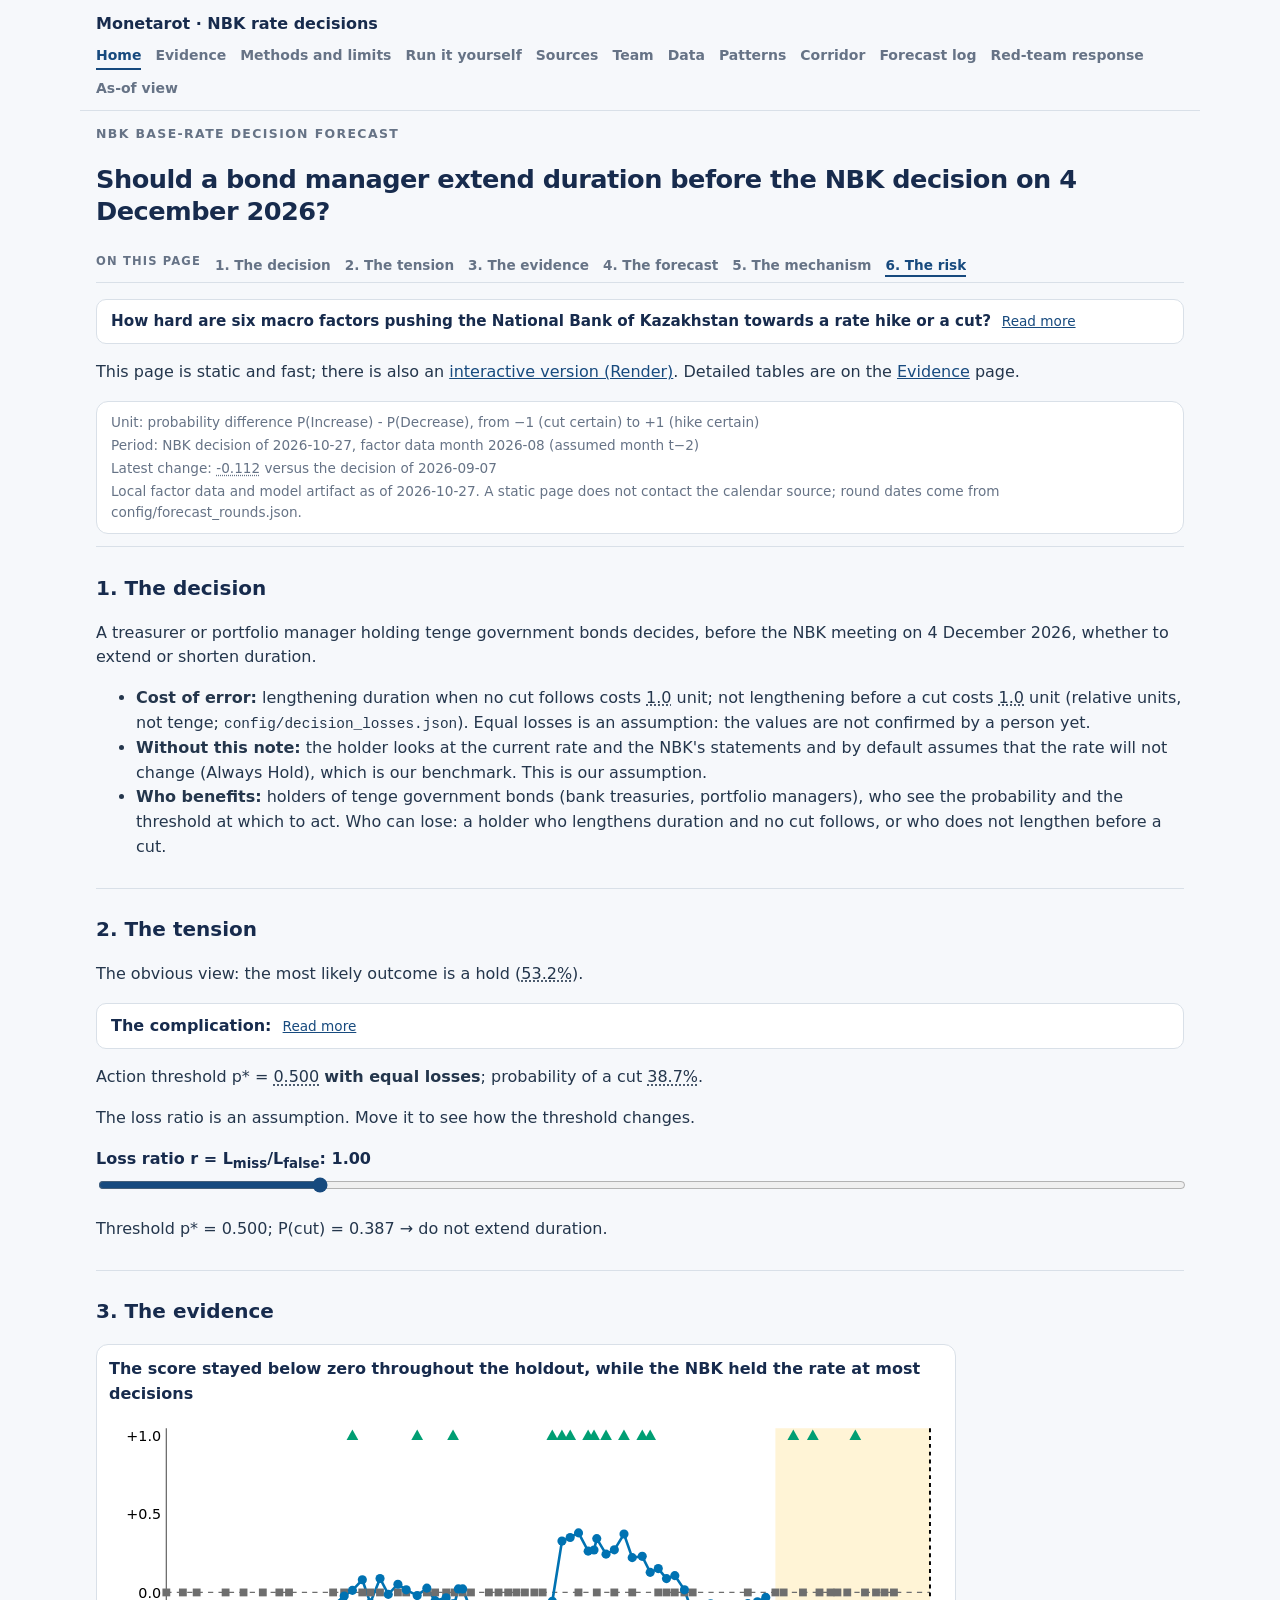
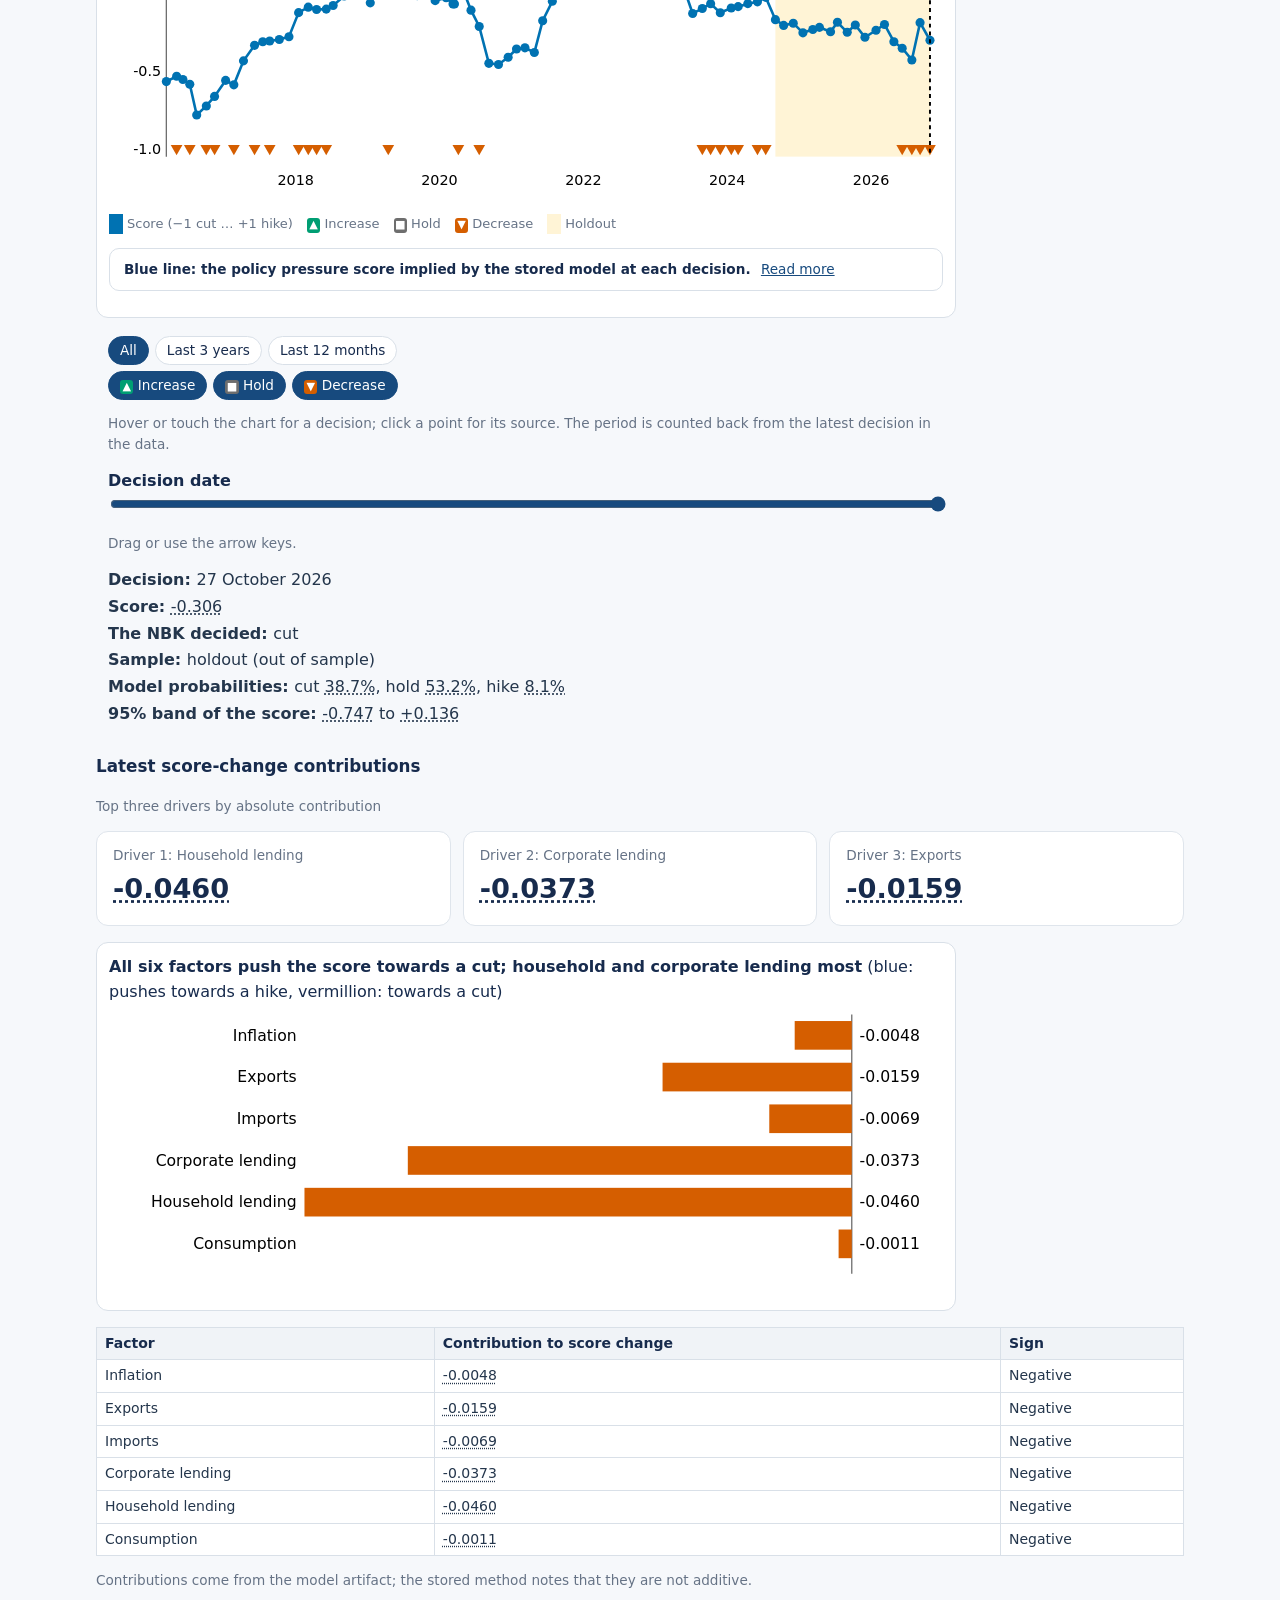
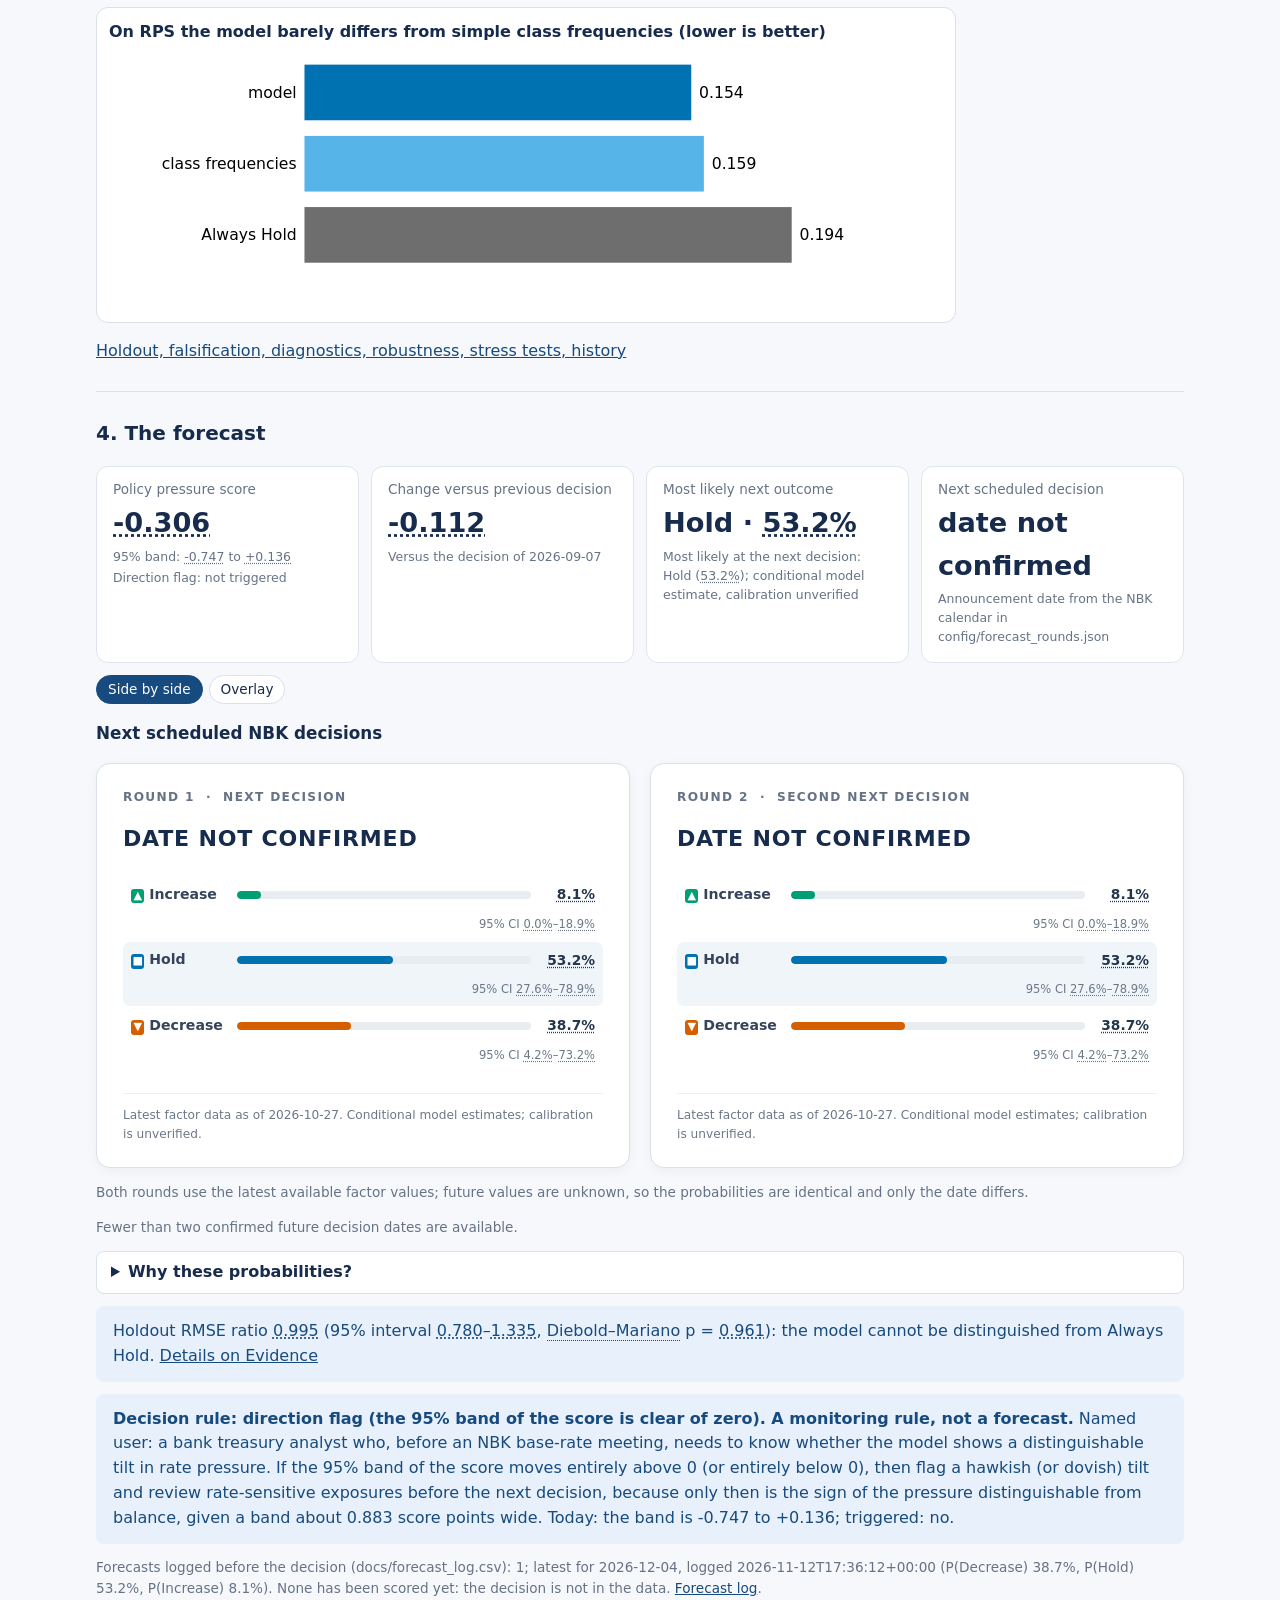
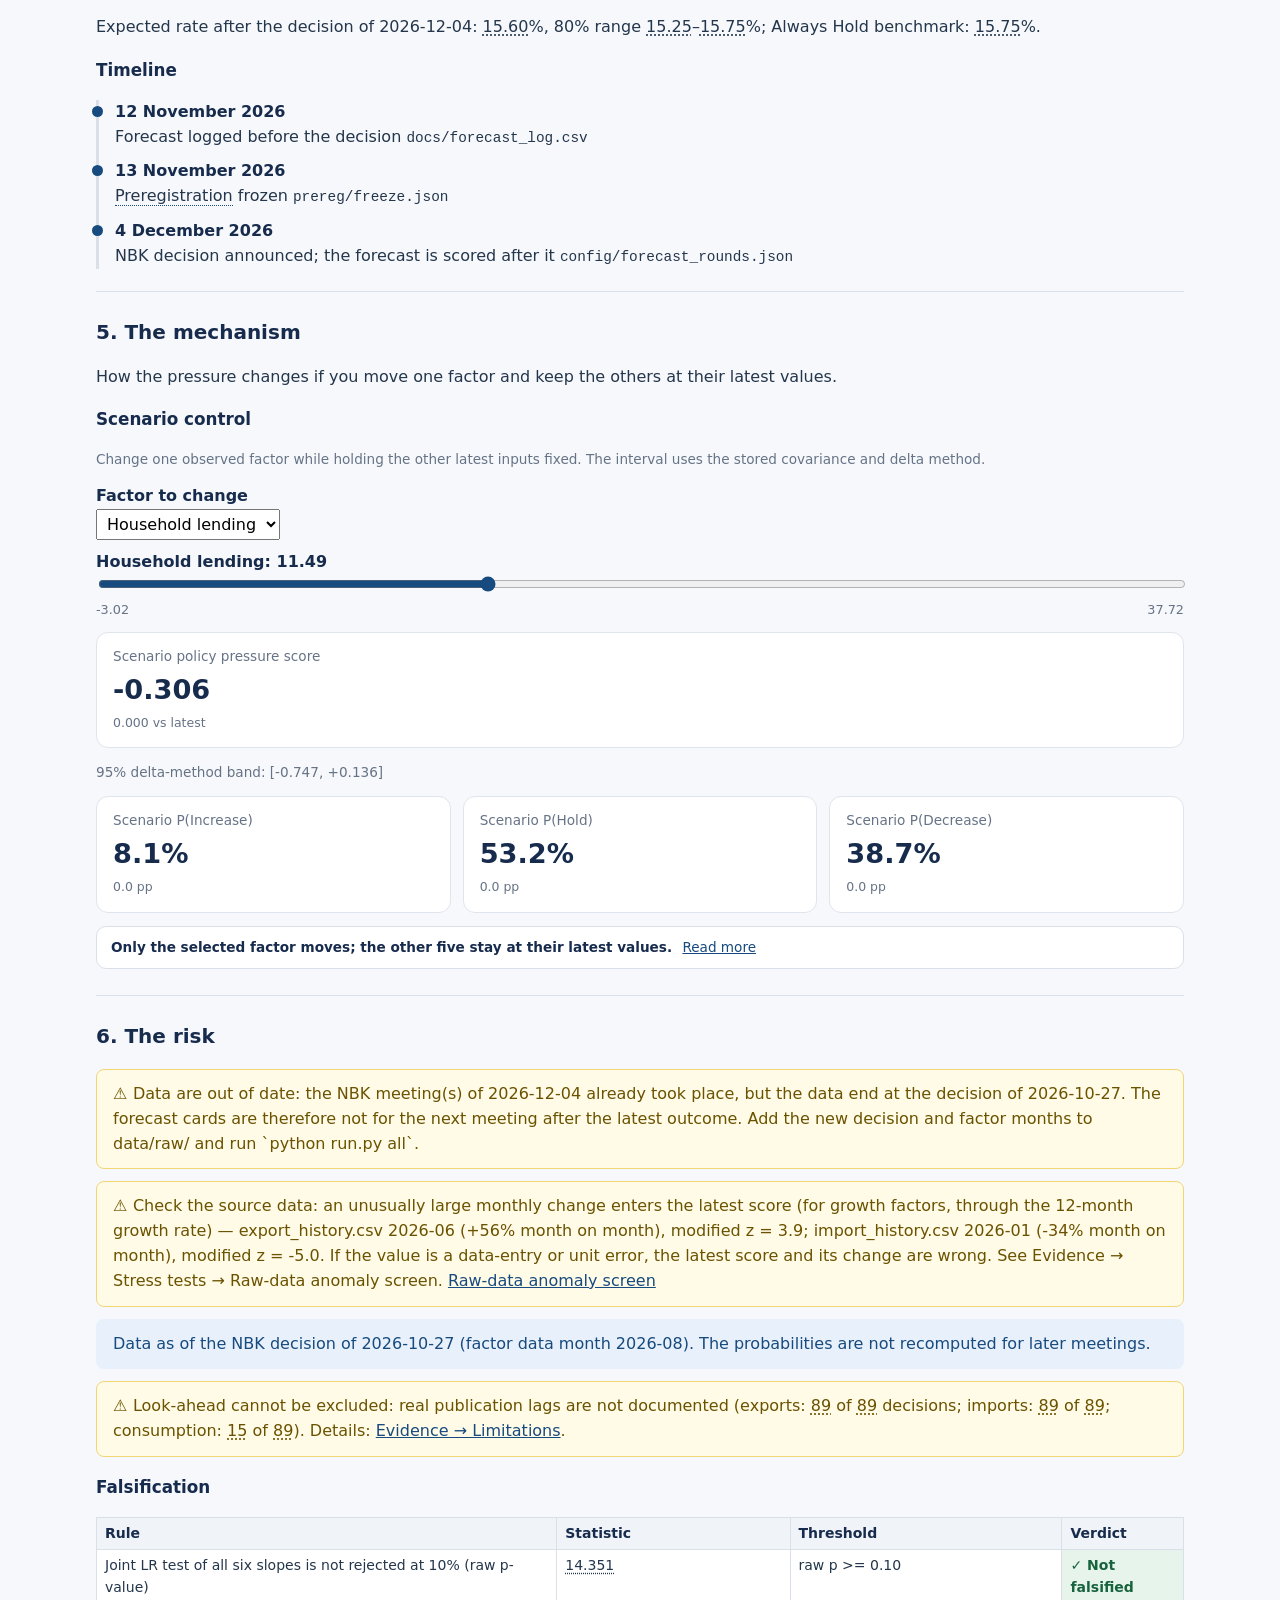
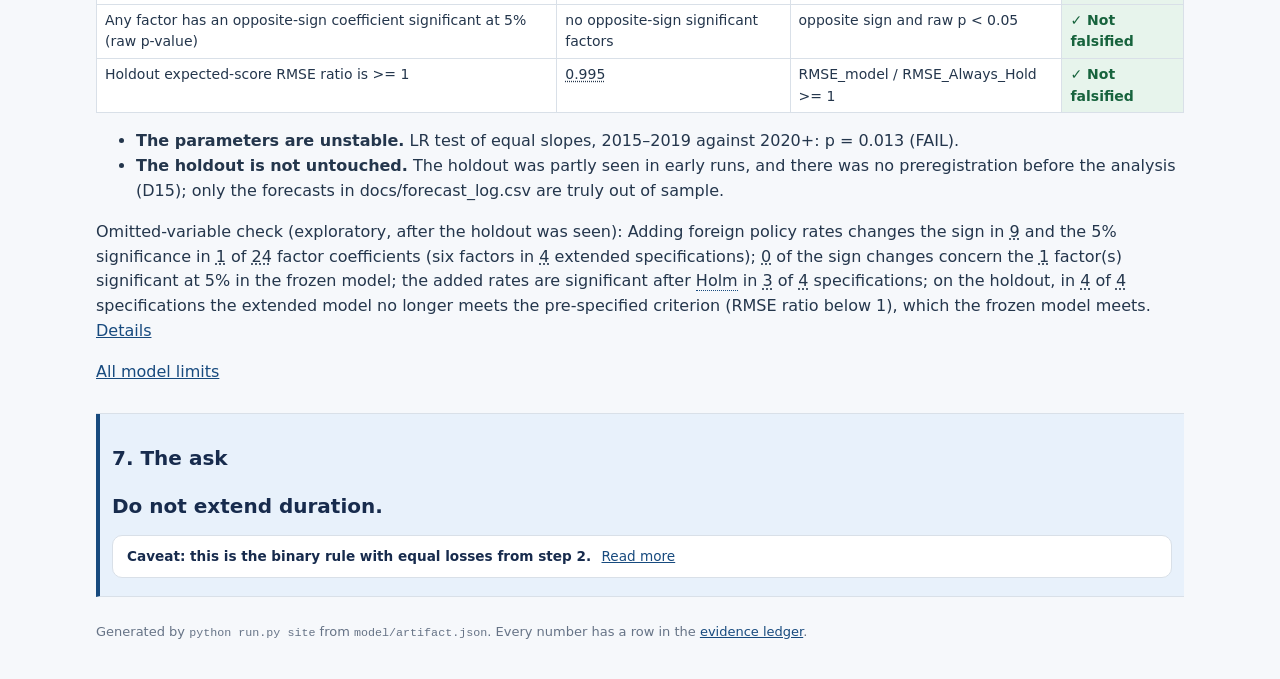
==== commit 819b9f1e: "D56: visual interactivity (charts, cards, pipeline, corridor, glossary)" ====
--- a/site/index.html
+++ b/site/index.html
@@ -5,8 +5,8 @@
 <body><header><p class="brand">Monetarot · NBK rate decisions</p><nav aria-label="Site sections"><a href="index.html" aria-current="page">Home</a> <a href="evidence.html">Evidence</a> <a href="methods.html">Methods and limits</a> <a href="run.html">Run it yourself</a> <a href="sources.html">Sources</a> <a href="team.html">Team</a> <a href="data.html">Data</a> <a href="patterns.html">Patterns</a> <a href="corridor.html">Corridor</a> <a href="forecasts.html">Forecast log</a> <a href="redteam.html">Red-team response</a> <a href="asof.html">As-of view</a></nav></header>
 <main>
 <section class="lead" id="top"><p class="eyebrow">NBK Base-Rate Decision Forecast</p>
-<h1>Should a bond manager extend duration before the NBK decision on 4 December 2026?</h1>
-<p class="summary">How hard are six macro factors pushing the National Bank of Kazakhstan towards a rate hike or a cut? Read-only view of a fitted ordered-logit model; nothing is re-estimated here. The forecast is turned into a duration decision with an explicit loss function, and the holdout comparison with Always Hold is shown as prominently as the forecast.</p>
+<h1>Should a bond manager extend duration before the NBK decision on 4 December 2026?</h1><nav class="onpage" aria-label="On this page"><p class="onpage-title">On this page</p><ul><li><a href="#step-1">1. The decision</a></li><li><a href="#step-2">2. The tension</a></li><li><a href="#step-3">3. The evidence</a></li><li><a href="#step-4">4. The forecast</a></li><li><a href="#step-5">5. The mechanism</a></li><li><a href="#step-6">6. The risk</a></li></ul></nav>
+<p class="read-card summary"><span class="card-head">How hard are six macro factors pushing the National Bank of Kazakhstan towards a rate hike or a cut?</span> <span class="card-rest">Read-only view of a fitted ordered-logit model; nothing is re-estimated here. The forecast is turned into a duration decision with an explicit loss function, and the holdout comparison with <span class="gloss" tabindex="0" aria-describedby="gloss-always-hold">Always Hold<span class="gloss-tip" role="tooltip" id="gloss-always-hold">The benchmark that predicts no change in the base rate at every decision.</span></span> is shown as prominently as the forecast.</span></p>
 <p class="links">This page is static and fast; there is also an <a id="render-link" href="https://monetarot.onrender.com/">interactive version (Render)</a>. Detailed tables are on the <a href="evidence.html">Evidence</a> page.</p>
 <div class="context" id="context"><p>Unit: probability difference P(Increase) - P(Decrease), from −1 (cut certain) to +1 (hike certain)</p>
 <p>Period: NBK decision of 2026-10-27, factor data month 2026-08 (assumed month t−2)</p>
@@ -18,9 +18,9 @@
 <li><strong>Without this note:</strong> the holder looks at the current rate and the NBK's statements and by default assumes that the rate will not change (Always Hold), which is our benchmark. This is our assumption.</li>
 <li><strong>Who benefits:</strong> holders of tenge government bonds (bank treasuries, portfolio managers), who see the probability and the threshold at which to act. Who can lose: a holder who lengthens duration and no cut follows, or who does not lengthen before a cut.</li>
 </ul></section>
-<section id="step-2"><h2>2. The tension</h2><p>The obvious view: the most likely outcome is a hold (<span class="num" data-ledger="dashboard:probabilities/Hold">53.2%</span>).</p><p>The complication: the probability of a cut (<span class="num" data-ledger="dashboard:probabilities/Decrease">38.7%</span>) has a 95% interval of <span class="num" data-ledger="dashboard:intervals/Decrease/0">4.2%</span>–<span class="num" data-ledger="dashboard:intervals/Decrease/1">73.2%</span>, and the 95% band of the pressure score (<span class="num" data-ledger="dashboard:band/0">-0.747</span> to <span class="num" data-ledger="dashboard:band/1">+0.136</span>) includes zero, so the model cannot tell pressure towards a cut from pressure towards a hike.</p>
+<section id="step-2"><h2>2. The tension</h2><p>The obvious view: the most likely outcome is a hold (<span class="num" data-ledger="dashboard:probabilities/Hold">53.2%</span>).</p><p class="read-card"><span class="card-head">The complication:</span> <span class="card-rest">the probability of a cut (<span class="num" data-ledger="dashboard:probabilities/Decrease">38.7%</span>) has a 95% interval of <span class="num" data-ledger="dashboard:intervals/Decrease/0">4.2%</span>–<span class="num" data-ledger="dashboard:intervals/Decrease/1">73.2%</span>, and the 95% band of the pressure score (<span class="num" data-ledger="dashboard:band/0">-0.747</span> to <span class="num" data-ledger="dashboard:band/1">+0.136</span>) includes zero, so the model cannot tell pressure towards a cut from pressure towards a hike.</span></p>
 <p>Action threshold p* = <span class="num" data-ledger="decision:binary_threshold_p_cut">0.500</span> <strong>with equal losses</strong>; probability of a cut <span class="num" data-ledger="decision:p_cut">38.7%</span>.</p><p>The loss ratio is an assumption. Move it to see how the threshold changes.</p><label for="ratio">Loss ratio r = L<sub>miss</sub>/L<sub>false</sub>: <output id="ratio-out">1.00</output></label><input id="ratio" type="range" min="0.25" max="4" step="0.05" value="1" data-pcut="0.38682571693731294" aria-label="Loss ratio of a missed cut to a false extension"><p id="ratio-text" aria-live="polite"></p></section>
-<section id="step-3"><h2>3. The evidence</h2><figure id="track-record"><figcaption><strong>The score stayed below zero throughout the holdout, while the NBK held the rate at most decisions</strong></figcaption><svg viewBox="0 0 640 300" role="img" aria-label="Policy pressure score implied by the stored model at each NBK decision (line) and the actual decision (triangle up = hike, square = hold, triangle down = cut); the holdout period is shaded."><title>Policy pressure score implied by the stored model at each NBK decision (line) and the actual decision (triangle up = hike, square = hold, triangle down = cut); the holdout period is shaded.</title><rect x="511.4" y="14" width="118.6" height="252" fill="#FFF4D6"/><line x1="44" y1="140.0" x2="630" y2="140.0" stroke="#6E6E6E" stroke-dasharray="4 4"/><line x1="44" y1="14" x2="44" y2="266" stroke="#6E6E6E"/><text x="40" y="264.0" text-anchor="end" font-size="11" fill="#000000">-1.0</text><text x="40" y="204.0" text-anchor="end" font-size="11" fill="#000000">-0.5</text><text x="40" y="144.0" text-anchor="end" font-size="11" fill="#000000">0.0</text><text x="40" y="84.0" text-anchor="end" font-size="11" fill="#000000">+0.5</text><text x="40" y="24.0" text-anchor="end" font-size="11" fill="#000000">+1.0</text><text x="88.1" y="288" text-anchor="middle" font-size="11" fill="#000000">2017</text><text x="198.4" y="288" text-anchor="middle" font-size="11" fill="#000000">2019</text><text x="308.9" y="288" text-anchor="middle" font-size="11" fill="#000000">2021</text><text x="419.2" y="288" text-anchor="middle" font-size="11" fill="#000000">2023</text><text x="529.7" y="288" text-anchor="middle" font-size="11" fill="#000000">2025</text><path d="M44.0,208.4 L51.9,204.3 L56.7,206.8 L62.0,210.5 L67.3,234.1 L74.7,227.1 L81.0,219.8 L89.5,207.5 L95.8,210.9 L103.2,192.5 L111.7,180.6 L118.0,177.8 L123.3,177.3 L130.7,176.1 L138.1,174.0 L145.5,155.5 L152.9,151.3 L159.3,153.1 L166.7,152.8 L172.0,150.0 L180.5,142.7 L186.8,138.4 L194.4,130.3 L200.5,148.0 L208.0,129.3 L214.3,141.5 L221.7,133.7 L228.1,138.0 L236.5,142.4 L243.9,136.7 L250.3,146.3 L258.7,144.1 L264.0,148.8 L265.1,148.8 L268.1,137.3 L271.4,137.3 L277.8,153.6 L284.1,166.1 L291.5,194.4 L298.9,195.3 L306.3,189.7 L312.7,183.4 L319.2,182.5 L326.4,186.1 L332.8,161.7 L340.2,146.8 L347.6,100.6 L353.9,97.8 L360.3,94.3 L367.7,108.3 L372.2,107.4 L374.3,98.7 L381.4,110.6 L387.8,107.3 L395.2,95.2 L401.5,113.3 L409.2,112.3 L415.3,124.6 L421.5,121.7 L427.8,129.4 L434.2,127.1 L441.6,138.0 L447.9,156.2 L455.3,152.3 L461.7,148.7 L469.1,155.6 L477.5,151.9 L482.8,150.9 L490.2,148.6 L497.6,147.2 L504.0,143.8 L511.4,160.9 L517.7,165.3 L525.1,163.6 L532.5,171.0 L540.1,168.4 L545.2,166.8 L553.7,170.2 L559.0,162.9 L566.5,170.6 L572.7,165.0 L580.1,174.4 L588.6,169.0 L595.1,164.6 L602.3,177.8 L608.7,182.8 L616.1,191.8 L622.4,163.2 L630.0,176.7" fill="none" stroke="#0072B2" stroke-width="2"/><rect x="41.0" y="137.0" width="6" height="6" fill="#6E6E6E"><title>2016-03-15: Hold, score -0.570</title></rect><circle cx="44.0" cy="208.4" r="2" fill="#0072B2"><title>2016-03-15: score -0.570</title></circle><path d="M51.9,265.0 L56.4,257.0 L47.4,257.0 Z" fill="#D55E00"><title>2016-05-06: Decrease, score -0.536</title></path><circle cx="51.9" cy="204.3" r="2" fill="#0072B2"><title>2016-05-06: score -0.536</title></circle><rect x="53.7" y="137.0" width="6" height="6" fill="#6E6E6E"><title>2016-06-07: Hold, score -0.557</title></rect><circle cx="56.7" cy="206.8" r="2" fill="#0072B2"><title>2016-06-07: score -0.557</title></circle><path d="M62.0,265.0 L66.5,257.0 L57.5,257.0 Z" fill="#D55E00"><title>2016-07-12: Decrease, score -0.587</title></path><circle cx="62.0" cy="210.5" r="2" fill="#0072B2"><title>2016-07-12: score -0.587</title></circle><rect x="64.3" y="137.0" width="6" height="6" fill="#6E6E6E"><title>2016-08-16: Hold, score -0.784</title></rect><circle cx="67.3" cy="234.1" r="2" fill="#0072B2"><title>2016-08-16: score -0.784</title></circle><path d="M74.7,265.0 L79.2,257.0 L70.2,257.0 Z" fill="#D55E00"><title>2016-10-04: Decrease, score -0.726</title></path><circle cx="74.7" cy="227.1" r="2" fill="#0072B2"><title>2016-10-04: score -0.726</title></circle><path d="M81.0,265.0 L85.5,257.0 L76.5,257.0 Z" fill="#D55E00"><title>2016-11-15: Decrease, score -0.665</title></path><circle cx="81.0" cy="219.8" r="2" fill="#0072B2"><title>2016-11-15: score -0.665</title></circle><rect x="86.5" y="137.0" width="6" height="6" fill="#6E6E6E"><title>2017-01-10: Hold, score -0.563</title></rect><circle cx="89.5" cy="207.5" r="2" fill="#0072B2"><title>2017-01-10: score -0.563</title></circle><path d="M95.8,265.0 L100.3,257.0 L91.3,257.0 Z" fill="#D55E00"><title>2017-02-21: Decrease, score -0.591</title></path><circle cx="95.8" cy="210.9" r="2" fill="#0072B2"><title>2017-02-21: score -0.591</title></circle><rect x="100.2" y="137.0" width="6" height="6" fill="#6E6E6E"><title>2017-04-11: Hold, score -0.438</title></rect><circle cx="103.2" cy="192.5" r="2" fill="#0072B2"><title>2017-04-11: score -0.438</title></circle><path d="M111.7,265.0 L116.2,257.0 L107.2,257.0 Z" fill="#D55E00"><title>2017-06-06: Decrease, score -0.338</title></path><circle cx="111.7" cy="180.6" r="2" fill="#0072B2"><title>2017-06-06: score -0.338</title></circle><rect x="115.0" y="137.0" width="6" height="6" fill="#6E6E6E"><title>2017-07-18: Hold, score -0.315</title></rect><circle cx="118.0" cy="177.8" r="2" fill="#0072B2"><title>2017-07-18: score -0.315</title></circle><path d="M123.3,265.0 L127.8,257.0 L118.8,257.0 Z" fill="#D55E00"><title>2017-08-22: Decrease, score -0.311</title></path><circle cx="123.3" cy="177.3" r="2" fill="#0072B2"><title>2017-08-22: score -0.311</title></circle><rect x="127.7" y="137.0" width="6" height="6" fill="#6E6E6E"><title>2017-10-10: Hold, score -0.301</title></rect><circle cx="130.7" cy="176.1" r="2" fill="#0072B2"><title>2017-10-10: score -0.301</title></circle><rect x="135.1" y="137.0" width="6" height="6" fill="#6E6E6E"><title>2017-11-28: Hold, score -0.283</title></rect><circle cx="138.1" cy="174.0" r="2" fill="#0072B2"><title>2017-11-28: score -0.283</title></circle><path d="M145.5,265.0 L150.0,257.0 L141.0,257.0 Z" fill="#D55E00"><title>2018-01-16: Decrease, score -0.129</title></path><circle cx="145.5" cy="155.5" r="2" fill="#0072B2"><title>2018-01-16: score -0.129</title></circle><path d="M152.9,265.0 L157.4,257.0 L148.4,257.0 Z" fill="#D55E00"><title>2018-03-06: Decrease, score -0.094</title></path><circle cx="152.9" cy="151.3" r="2" fill="#0072B2"><title>2018-03-06: score -0.094</title></circle><path d="M159.3,265.0 L163.8,257.0 L154.8,257.0 Z" fill="#D55E00"><title>2018-04-17: Decrease, score -0.109</title></path><circle cx="159.3" cy="153.1" r="2" fill="#0072B2"><title>2018-04-17: score -0.109</title></circle><path d="M166.7,265.0 L171.2,257.0 L162.2,257.0 Z" fill="#D55E00"><title>2018-06-05: Decrease, score -0.106</title></path><circle cx="166.7" cy="152.8" r="2" fill="#0072B2"><title>2018-06-05: score -0.106</title></circle><rect x="169.0" y="137.0" width="6" height="6" fill="#6E6E6E"><title>2018-07-10: Hold, score -0.083</title></rect><circle cx="172.0" cy="150.0" r="2" fill="#0072B2"><title>2018-07-10: score -0.083</title></circle><rect x="177.5" y="137.0" width="6" height="6" fill="#6E6E6E"><title>2018-09-04: Hold, score -0.022</title></rect><circle cx="180.5" cy="142.7" r="2" fill="#0072B2"><title>2018-09-04: score -0.022</title></circle><path d="M186.8,15.0 L191.3,23.0 L182.3,23.0 Z" fill="#009E73"><title>2018-10-16: Increase, score +0.013</title></path><circle cx="186.8" cy="138.4" r="2" fill="#0072B2"><title>2018-10-16: score +0.013</title></circle><rect x="191.4" y="137.0" width="6" height="6" fill="#6E6E6E"><title>2018-12-05: Hold, score +0.081</title></rect><circle cx="194.4" cy="130.3" r="2" fill="#0072B2"><title>2018-12-05: score +0.081</title></circle><rect x="197.5" y="137.0" width="6" height="6" fill="#6E6E6E"><title>2019-01-15: Hold, score -0.067</title></rect><circle cx="200.5" cy="148.0" r="2" fill="#0072B2"><title>2019-01-15: score -0.067</title></circle><rect x="205.0" y="137.0" width="6" height="6" fill="#6E6E6E"><title>2019-03-05: Hold, score +0.089</title></rect><circle cx="208.0" cy="129.3" r="2" fill="#0072B2"><title>2019-03-05: score +0.089</title></circle><path d="M214.3,265.0 L218.8,257.0 L209.8,257.0 Z" fill="#D55E00"><title>2019-04-16: Decrease, score -0.013</title></path><circle cx="214.3" cy="141.5" r="2" fill="#0072B2"><title>2019-04-16: score -0.013</title></circle><rect x="218.7" y="137.0" width="6" height="6" fill="#6E6E6E"><title>2019-06-04: Hold, score +0.052</title></rect><circle cx="221.7" cy="133.7" r="2" fill="#0072B2"><title>2019-06-04: score +0.052</title></circle><rect x="225.1" y="137.0" width="6" height="6" fill="#6E6E6E"><title>2019-07-16: Hold, score +0.016</title></rect><circle cx="228.1" cy="138.0" r="2" fill="#0072B2"><title>2019-07-16: score +0.016</title></circle><path d="M236.5,15.0 L241.0,23.0 L232.0,23.0 Z" fill="#009E73"><title>2019-09-10: Increase, score -0.020</title></path><circle cx="236.5" cy="142.4" r="2" fill="#0072B2"><title>2019-09-10: score -0.020</title></circle><rect x="240.9" y="137.0" width="6" height="6" fill="#6E6E6E"><title>2019-10-29: Hold, score +0.028</title></rect><circle cx="243.9" cy="136.7" r="2" fill="#0072B2"><title>2019-10-29: score +0.028</title></circle><rect x="247.3" y="137.0" width="6" height="6" fill="#6E6E6E"><title>2019-12-10: Hold, score -0.053</title></rect><circle cx="250.3" cy="146.3" r="2" fill="#0072B2"><title>2019-12-10: score -0.053</title></circle><rect x="255.7" y="137.0" width="6" height="6" fill="#6E6E6E"><title>2020-02-04: Hold, score -0.034</title></rect><circle cx="258.7" cy="144.1" r="2" fill="#0072B2"><title>2020-02-04: score -0.034</title></circle><path d="M264.0,15.0 L268.5,23.0 L259.5,23.0 Z" fill="#009E73"><title>2020-03-10: Increase, score -0.074</title></path><circle cx="264.0" cy="148.8" r="2" fill="#0072B2"><title>2020-03-10: score -0.074</title></circle><rect x="262.1" y="137.0" width="6" height="6" fill="#6E6E6E"><title>2020-03-17: Hold, score -0.074</title></rect><circle cx="265.1" cy="148.8" r="2" fill="#0072B2"><title>2020-03-17: score -0.074</title></circle><path d="M268.1,265.0 L272.6,257.0 L263.6,257.0 Z" fill="#D55E00"><title>2020-04-06: Decrease, score +0.023</title></path><circle cx="268.1" cy="137.3" r="2" fill="#0072B2"><title>2020-04-06: score +0.023</title></circle><rect x="268.4" y="137.0" width="6" height="6" fill="#6E6E6E"><title>2020-04-28: Hold, score +0.023</title></rect><circle cx="271.4" cy="137.3" r="2" fill="#0072B2"><title>2020-04-28: score +0.023</title></circle><rect x="274.8" y="137.0" width="6" height="6" fill="#6E6E6E"><title>2020-06-09: Hold, score -0.113</title></rect><circle cx="277.8" cy="153.6" r="2" fill="#0072B2"><title>2020-06-09: score -0.113</title></circle><path d="M284.1,265.0 L288.6,257.0 L279.6,257.0 Z" fill="#D55E00"><title>2020-07-21: Decrease, score -0.217</title></path><circle cx="284.1" cy="166.1" r="2" fill="#0072B2"><title>2020-07-21: score -0.217</title></circle><rect x="288.5" y="137.0" width="6" height="6" fill="#6E6E6E"><title>2020-09-08: Hold, score -0.453</title></rect><circle cx="291.5" cy="194.4" r="2" fill="#0072B2"><title>2020-09-08: score -0.453</title></circle><rect x="295.9" y="137.0" width="6" height="6" fill="#6E6E6E"><title>2020-10-27: Hold, score -0.461</title></rect><circle cx="298.9" cy="195.3" r="2" fill="#0072B2"><title>2020-10-27: score -0.461</title></circle><rect x="303.3" y="137.0" width="6" height="6" fill="#6E6E6E"><title>2020-12-15: Hold, score -0.414</title></rect><circle cx="306.3" cy="189.7" r="2" fill="#0072B2"><title>2020-12-15: score -0.414</title></circle><rect x="309.7" y="137.0" width="6" height="6" fill="#6E6E6E"><title>2021-01-26: Hold, score -0.362</title></rect><circle cx="312.7" cy="183.4" r="2" fill="#0072B2"><title>2021-01-26: score -0.362</title></circle><rect x="316.2" y="137.0" width="6" height="6" fill="#6E6E6E"><title>2021-03-10: Hold, score -0.354</title></rect><circle cx="319.2" cy="182.5" r="2" fill="#0072B2"><title>2021-03-10: score -0.354</title></circle><rect x="323.4" y="137.0" width="6" height="6" fill="#6E6E6E"><title>2021-04-27: Hold, score -0.384</title></rect><circle cx="326.4" cy="186.1" r="2" fill="#0072B2"><title>2021-04-27: score -0.384</title></circle><rect x="329.8" y="137.0" width="6" height="6" fill="#6E6E6E"><title>2021-06-08: Hold, score -0.181</title></rect><circle cx="332.8" cy="161.7" r="2" fill="#0072B2"><title>2021-06-08: score -0.181</title></circle><path d="M340.2,15.0 L344.7,23.0 L335.7,23.0 Z" fill="#009E73"><title>2021-07-27: Increase, score -0.057</title></path><circle cx="340.2" cy="146.8" r="2" fill="#0072B2"><title>2021-07-27: score -0.057</title></circle><path d="M347.6,15.0 L352.1,23.0 L343.1,23.0 Z" fill="#009E73"><title>2021-09-14: Increase, score +0.328</title></path><circle cx="347.6" cy="100.6" r="2" fill="#0072B2"><title>2021-09-14: score +0.328</title></circle><path d="M353.9,15.0 L358.4,23.0 L349.4,23.0 Z" fill="#009E73"><title>2021-10-26: Increase, score +0.352</title></path><circle cx="353.9" cy="97.8" r="2" fill="#0072B2"><title>2021-10-26: score +0.352</title></circle><rect x="357.3" y="137.0" width="6" height="6" fill="#6E6E6E"><title>2021-12-07: Hold, score +0.381</title></rect><circle cx="360.3" cy="94.3" r="2" fill="#0072B2"><title>2021-12-07: score +0.381</title></circle><path d="M367.7,15.0 L372.2,23.0 L363.2,23.0 Z" fill="#009E73"><title>2022-01-25: Increase, score +0.264</title></path><circle cx="367.7" cy="108.3" r="2" fill="#0072B2"><title>2022-01-25: score +0.264</title></circle><path d="M372.2,15.0 L376.7,23.0 L367.7,23.0 Z" fill="#009E73"><title>2022-02-24: Increase, score +0.272</title></path><circle cx="372.2" cy="107.4" r="2" fill="#0072B2"><title>2022-02-24: score +0.272</title></circle><rect x="371.3" y="137.0" width="6" height="6" fill="#6E6E6E"><title>2022-03-10: Hold, score +0.344</title></rect><circle cx="374.3" cy="98.7" r="2" fill="#0072B2"><title>2022-03-10: score +0.344</title></circle><path d="M381.4,15.0 L385.9,23.0 L376.9,23.0 Z" fill="#009E73"><title>2022-04-26: Increase, score +0.245</title></path><circle cx="381.4" cy="110.6" r="2" fill="#0072B2"><title>2022-04-26: score +0.245</title></circle><rect x="384.8" y="137.0" width="6" height="6" fill="#6E6E6E"><title>2022-06-07: Hold, score +0.272</title></rect><circle cx="387.8" cy="107.3" r="2" fill="#0072B2"><title>2022-06-07: score +0.272</title></circle><path d="M395.2,15.0 L399.7,23.0 L390.7,23.0 Z" fill="#009E73"><title>2022-07-26: Increase, score +0.373</title></path><circle cx="395.2" cy="95.2" r="2" fill="#0072B2"><title>2022-07-26: score +0.373</title></circle><rect x="398.5" y="137.0" width="6" height="6" fill="#6E6E6E"><title>2022-09-06: Hold, score +0.222</title></rect><circle cx="401.5" cy="113.3" r="2" fill="#0072B2"><title>2022-09-06: score +0.222</title></circle><path d="M409.2,15.0 L413.7,23.0 L404.7,23.0 Z" fill="#009E73"><title>2022-10-27: Increase, score +0.230</title></path><circle cx="409.2" cy="112.3" r="2" fill="#0072B2"><title>2022-10-27: score +0.230</title></circle><path d="M415.3,15.0 L419.8,23.0 L410.8,23.0 Z" fill="#009E73"><title>2022-12-06: Increase, score +0.128</title></path><circle cx="415.3" cy="124.6" r="2" fill="#0072B2"><title>2022-12-06: score +0.128</title></circle><rect x="418.5" y="137.0" width="6" height="6" fill="#6E6E6E"><title>2023-01-16: Hold, score +0.153</title></rect><circle cx="421.5" cy="121.7" r="2" fill="#0072B2"><title>2023-01-16: score +0.153</title></circle><rect x="424.8" y="137.0" width="6" height="6" fill="#6E6E6E"><title>2023-02-27: Hold, score +0.088</title></rect><circle cx="427.8" cy="129.4" r="2" fill="#0072B2"><title>2023-02-27: score +0.088</title></circle><rect x="431.2" y="137.0" width="6" height="6" fill="#6E6E6E"><title>2023-04-10: Hold, score +0.107</title></rect><circle cx="434.2" cy="127.1" r="2" fill="#0072B2"><title>2023-04-10: score +0.107</title></circle><rect x="438.6" y="137.0" width="6" height="6" fill="#6E6E6E"><title>2023-05-29: Hold, score +0.017</title></rect><circle cx="441.6" cy="138.0" r="2" fill="#0072B2"><title>2023-05-29: score +0.017</title></circle><rect x="444.9" y="137.0" width="6" height="6" fill="#6E6E6E"><title>2023-07-10: Hold, score -0.135</title></rect><circle cx="447.9" cy="156.2" r="2" fill="#0072B2"><title>2023-07-10: score -0.135</title></circle><path d="M455.3,265.0 L459.8,257.0 L450.8,257.0 Z" fill="#D55E00"><title>2023-08-28: Decrease, score -0.103</title></path><circle cx="455.3" cy="152.3" r="2" fill="#0072B2"><title>2023-08-28: score -0.103</title></circle><path d="M461.7,265.0 L466.2,257.0 L457.2,257.0 Z" fill="#D55E00"><title>2023-10-09: Decrease, score -0.072</title></path><circle cx="461.7" cy="148.7" r="2" fill="#0072B2"><title>2023-10-09: score -0.072</title></circle><path d="M469.1,265.0 L473.6,257.0 L464.6,257.0 Z" fill="#D55E00"><title>2023-11-27: Decrease, score -0.130</title></path><circle cx="469.1" cy="155.6" r="2" fill="#0072B2"><title>2023-11-27: score -0.130</title></circle><path d="M477.5,265.0 L482.0,257.0 L473.0,257.0 Z" fill="#D55E00"><title>2024-01-22: Decrease, score -0.100</title></path><circle cx="477.5" cy="151.9" r="2" fill="#0072B2"><title>2024-01-22: score -0.100</title></circle><path d="M482.8,265.0 L487.3,257.0 L478.3,257.0 Z" fill="#D55E00"><title>2024-02-26: Decrease, score -0.091</title></path><circle cx="482.8" cy="150.9" r="2" fill="#0072B2"><title>2024-02-26: score -0.091</title></circle><rect x="487.2" y="137.0" width="6" height="6" fill="#6E6E6E"><title>2024-04-15: Hold, score -0.072</title></rect><circle cx="490.2" cy="148.6" r="2" fill="#0072B2"><title>2024-04-15: score -0.072</title></circle><path d="M497.6,265.0 L502.1,257.0 L493.1,257.0 Z" fill="#D55E00"><title>2024-06-03: Decrease, score -0.060</title></path><circle cx="497.6" cy="147.2" r="2" fill="#0072B2"><title>2024-06-03: score -0.060</title></circle><path d="M504.0,265.0 L508.5,257.0 L499.5,257.0 Z" fill="#D55E00"><title>2024-07-15: Decrease, score -0.031</title></path><circle cx="504.0" cy="143.8" r="2" fill="#0072B2"><title>2024-07-15: score -0.031</title></circle><rect x="508.4" y="137.0" width="6" height="6" fill="#6E6E6E"><title>2024-09-02: Hold, score -0.174</title></rect><circle cx="511.4" cy="160.9" r="2" fill="#0072B2"><title>2024-09-02: score -0.174</title></circle><rect x="514.7" y="137.0" width="6" height="6" fill="#6E6E6E"><title>2024-10-14: Hold, score -0.211</title></rect><circle cx="517.7" cy="165.3" r="2" fill="#0072B2"><title>2024-10-14: score -0.211</title></circle><path d="M525.1,15.0 L529.6,23.0 L520.6,23.0 Z" fill="#009E73"><title>2024-12-02: Increase, score -0.197</title></path><circle cx="525.1" cy="163.6" r="2" fill="#0072B2"><title>2024-12-02: score -0.197</title></circle><rect x="529.5" y="137.0" width="6" height="6" fill="#6E6E6E"><title>2025-01-20: Hold, score -0.259</title></rect><circle cx="532.5" cy="171.0" r="2" fill="#0072B2"><title>2025-01-20: score -0.259</title></circle><path d="M540.1,15.0 L544.6,23.0 L535.6,23.0 Z" fill="#009E73"><title>2025-03-11: Increase, score -0.237</title></path><circle cx="540.1" cy="168.4" r="2" fill="#0072B2"><title>2025-03-11: score -0.237</title></circle><rect x="542.2" y="137.0" width="6" height="6" fill="#6E6E6E"><title>2025-04-14: Hold, score -0.224</title></rect><circle cx="545.2" cy="166.8" r="2" fill="#0072B2"><title>2025-04-14: score -0.224</title></circle><rect x="550.7" y="137.0" width="6" height="6" fill="#6E6E6E"><title>2025-06-09: Hold, score -0.252</title></rect><circle cx="553.7" cy="170.2" r="2" fill="#0072B2"><title>2025-06-09: score -0.252</title></circle><rect x="556.0" y="137.0" width="6" height="6" fill="#6E6E6E"><title>2025-07-14: Hold, score -0.191</title></rect><circle cx="559.0" cy="162.9" r="2" fill="#0072B2"><title>2025-07-14: score -0.191</title></circle><rect x="563.5" y="137.0" width="6" height="6" fill="#6E6E6E"><title>2025-09-02: Hold, score -0.255</title></rect><circle cx="566.5" cy="170.6" r="2" fill="#0072B2"><title>2025-09-02: score -0.255</title></circle><path d="M572.7,15.0 L577.2,23.0 L568.2,23.0 Z" fill="#009E73"><title>2025-10-13: Increase, score -0.209</title></path><circle cx="572.7" cy="165.0" r="2" fill="#0072B2"><title>2025-10-13: score -0.209</title></circle><rect x="577.1" y="137.0" width="6" height="6" fill="#6E6E6E"><title>2025-12-01: Hold, score -0.287</title></rect><circle cx="580.1" cy="174.4" r="2" fill="#0072B2"><title>2025-12-01: score -0.287</title></circle><rect x="585.6" y="137.0" width="6" height="6" fill="#6E6E6E"><title>2026-01-26: Hold, score -0.242</title></rect><circle cx="588.6" cy="169.0" r="2" fill="#0072B2"><title>2026-01-26: score -0.242</title></circle><rect x="592.1" y="137.0" width="6" height="6" fill="#6E6E6E"><title>2026-03-10: Hold, score -0.205</title></rect><circle cx="595.1" cy="164.6" r="2" fill="#0072B2"><title>2026-03-10: score -0.205</title></circle><rect x="599.3" y="137.0" width="6" height="6" fill="#6E6E6E"><title>2026-04-27: Hold, score -0.315</title></rect><circle cx="602.3" cy="177.8" r="2" fill="#0072B2"><title>2026-04-27: score -0.315</title></circle><path d="M608.7,265.0 L613.2,257.0 L604.2,257.0 Z" fill="#D55E00"><title>2026-06-08: Decrease, score -0.357</title></path><circle cx="608.7" cy="182.8" r="2" fill="#0072B2"><title>2026-06-08: score -0.357</title></circle><path d="M616.1,265.0 L620.6,257.0 L611.6,257.0 Z" fill="#D55E00"><title>2026-07-27: Decrease, score -0.432</title></path><circle cx="616.1" cy="191.8" r="2" fill="#0072B2"><title>2026-07-27: score -0.432</title></circle><path d="M622.4,265.0 L626.9,257.0 L617.9,257.0 Z" fill="#D55E00"><title>2026-09-07: Decrease, score -0.194</title></path><circle cx="622.4" cy="163.2" r="2" fill="#0072B2"><title>2026-09-07: score -0.194</title></circle><path d="M630.0,265.0 L634.5,257.0 L625.5,257.0 Z" fill="#D55E00"><title>2026-10-27: Decrease, score -0.306</title></path><circle cx="630.0" cy="176.7" r="2" fill="#0072B2"><title>2026-10-27: score -0.306</title></circle><line id="tr-cursor" x1="0" y1="14" x2="0" y2="266" stroke="#000000" stroke-width="1.5" stroke-dasharray="3 3" visibility="hidden" aria-hidden="true"/></svg><p class="legend"><span class="key" style="border-color:#0072B2">Score (−1 cut … +1 hike)</span><span><span class="mark tone-increase">▲</span> Increase</span><span><span class="mark tone-hold-grey">■</span> Hold</span><span><span class="mark tone-decrease">▼</span> Decrease</span><span class="key" style="border-color:#FFF4D6">Holdout</span></p><p class="caption">Blue line: the policy pressure score implied by the stored model at each decision. Dots: what the NBK actually decided (−1 cut, 0 hold, +1 hike). Shaded: holdout from 2024-09-02, where the frozen model is forecasting out of sample; earlier values are in-sample fits and flatter the model. A useful score would sit above zero before hikes and below zero before cuts.</p></figure><div id="track-slider" class="track-slider" hidden><label for="tr-pos">Decision date</label><input id="tr-pos" type="range" min="0" max="88" step="1" value="88" aria-describedby="tr-hint"><p id="tr-hint" class="caption">Drag or use the arrow keys.</p><div id="tr-out" class="tr-out" aria-live="polite"></div><script type="application/json" id="track-json">{"dates":["2016-03-15","2016-05-06","2016-06-07","2016-07-12","2016-08-16","2016-10-04","2016-11-15","2017-01-10","2017-02-21","2017-04-11","2017-06-06","2017-07-18","2017-08-22","2017-10-10","2017-11-28","2018-01-16","2018-03-06","2018-04-17","2018-06-05","2018-07-10","2018-09-04","2018-10-16","2018-12-05","2019-01-15","2019-03-05","2019-04-16","2019-06-04","2019-07-16","2019-09-10","2019-10-29","2019-12-10","2020-02-04","2020-03-10","2020-03-17","2020-04-06","2020-04-28","2020-06-09","2020-07-21","2020-09-08","2020-10-27","2020-12-15","2021-01-26","2021-03-10","2021-04-27","2021-06-08","2021-07-27","2021-09-14","2021-10-26","2021-12-07","2022-01-25","2022-02-24","2022-03-10","2022-04-26","2022-06-07","2022-07-26","2022-09-06","2022-10-27","2022-12-06","2023-01-16","2023-02-27","2023-04-10","2023-05-29","2023-07-10","2023-08-28","2023-10-09","2023-11-27","2024-01-22","2024-02-26","2024-04-15","2024-06-03","2024-07-15","2024-09-02","2024-10-14","2024-12-02","2025-01-20","2025-03-11","2025-04-14","2025-06-09","2025-07-14","2025-09-02","2025-10-13","2025-12-01","2026-01-26","2026-03-10","2026-04-27","2026-06-08","2026-07-27","2026-09-07","2026-10-27"],"holdout_start":"2024-09-02","score":[-0.57002,-0.535979,-0.556998,-0.587117,-0.783972,-0.725876,-0.66478,-0.562847,-0.591114,-0.437603,-0.338292,-0.314689,-0.31118,-0.300587,-0.283482,-0.129355,-0.094037,-0.109256,-0.106262,-0.082997,-0.022151,0.012986,0.080649,-0.066683,0.089212,-0.012754,0.052346,0.016334,-0.01979,0.027728,-0.052822,-0.034021,-0.073611,-0.073611,0.022638,0.022638,-0.113242,-0.217149,-0.453405,-0.461145,-0.41393,-0.361625,-0.354339,-0.384487,-0.181209,-0.056558,0.327971,0.351502,0.380865,0.264245,0.271966,0.343904,0.245199,0.272183,0.37314,0.222228,0.230441,0.128386,0.152658,0.087918,0.107269,0.016759,-0.134719,-0.102627,-0.072206,-0.130412,-0.099502,-0.090655,-0.071614,-0.060192,-0.031334,-0.173989,-0.210862,-0.196556,-0.258678,-0.236657,-0.223521,-0.251752,-0.190999,-0.255017,-0.208702,-0.286524,-0.242033,-0.204855,-0.314865,-0.357031,-0.431761,-0.19366,-0.305722],"actual":[0,-1,0,-1,0,-1,-1,0,-1,0,-1,0,-1,0,0,-1,-1,-1,-1,0,0,1,0,0,0,-1,0,0,1,0,0,0,1,0,-1,0,0,-1,0,0,0,0,0,0,0,1,1,1,0,1,1,0,1,0,1,0,1,1,0,0,0,0,0,-1,-1,-1,-1,-1,0,-1,-1,0,0,1,0,1,0,0,0,0,1,0,0,0,0,-1,-1,-1,-1],"stored":{"date":"2026-10-27","p":{"Decrease":0.38682571693731294,"Hold":0.5320707593181074,"Increase":0.08110352374457963},"band":[-0.7473820914842324,0.13593770509876585]}}</script></div><div id="drivers"><h3>Latest score-change contributions</h3><p class="caption">Top three drivers by absolute contribution</p><div class="metrics three"><div class="metric"><p class="m-label">Driver 1: Household lending</p><p class="m-value"><span class="num" data-ledger="dashboard:contributions/rows/4/1">-0.0460</span></p></div><div class="metric"><p class="m-label">Driver 2: Corporate lending</p><p class="m-value"><span class="num" data-ledger="dashboard:contributions/rows/3/1">-0.0373</span></p></div><div class="metric"><p class="m-label">Driver 3: Exports</p><p class="m-value"><span class="num" data-ledger="dashboard:contributions/rows/1/1">-0.0159</span></p></div></div><figure><figcaption><strong>All six factors push the score towards a cut; household and corporate lending most</strong> (blue: pushes towards a hike, vermillion: towards a cut)</figcaption><svg viewBox="0 0 640 222" role="img" aria-label="Horizontal bars: contribution of each factor to the latest change of the score; labels show the signed value."><title>Horizontal bars: contribution of each factor to the latest change of the score; labels show the signed value.</title><line x1="570.0" y1="5.0" x2="570.0" y2="204" stroke="#6E6E6E"/><text x="144" y="25.0" text-anchor="end" font-size="12" fill="#000000">Inflation</text><rect x="526.2" y="10" width="43.8" height="22" fill="#D55E00"><title>Inflation: -0.0048</title></rect><text x="576.0" y="25.0" font-size="12" fill="#000000">-0.0048</text><text x="144" y="57.0" text-anchor="end" font-size="12" fill="#000000">Exports</text><rect x="424.8" y="42" width="145.2" height="22" fill="#D55E00"><title>Exports: -0.0159</title></rect><text x="576.0" y="57.0" font-size="12" fill="#000000">-0.0159</text><text x="144" y="89.0" text-anchor="end" font-size="12" fill="#000000">Imports</text><rect x="506.7" y="74" width="63.3" height="22" fill="#D55E00"><title>Imports: -0.0069</title></rect><text x="576.0" y="89.0" font-size="12" fill="#000000">-0.0069</text><text x="144" y="121.0" text-anchor="end" font-size="12" fill="#000000">Corporate lending</text><rect x="229.3" y="106" width="340.7" height="22" fill="#D55E00"><title>Corporate lending: -0.0373</title></rect><text x="576.0" y="121.0" font-size="12" fill="#000000">-0.0373</text><text x="144" y="153.0" text-anchor="end" font-size="12" fill="#000000">Household lending</text><rect x="150.0" y="138" width="420.0" height="22" fill="#D55E00"><title>Household lending: -0.0460</title></rect><text x="576.0" y="153.0" font-size="12" fill="#000000">-0.0460</text><text x="144" y="185.0" text-anchor="end" font-size="12" fill="#000000">Consumption</text><rect x="559.9" y="170" width="10.1" height="22" fill="#D55E00"><title>Consumption: -0.0011</title></rect><text x="576.0" y="185.0" font-size="12" fill="#000000">-0.0011</text></svg></figure><div class="scroll"><table><thead><tr><th>Factor</th><th>Contribution to score change</th><th>Sign</th></tr></thead><tbody><tr><td>Inflation</td><td><span class="num" data-ledger="dashboard:contributions/rows/0/1">-0.0048</span></td><td>Negative</td></tr><tr><td>Exports</td><td><span class="num" data-ledger="dashboard:contributions/rows/1/1">-0.0159</span></td><td>Negative</td></tr><tr><td>Imports</td><td><span class="num" data-ledger="dashboard:contributions/rows/2/1">-0.0069</span></td><td>Negative</td></tr><tr><td>Corporate lending</td><td><span class="num" data-ledger="dashboard:contributions/rows/3/1">-0.0373</span></td><td>Negative</td></tr><tr><td>Household lending</td><td><span class="num" data-ledger="dashboard:contributions/rows/4/1">-0.0460</span></td><td>Negative</td></tr><tr><td>Consumption</td><td><span class="num" data-ledger="dashboard:contributions/rows/5/1">-0.0011</span></td><td>Negative</td></tr></tbody></table></div><p class="caption">Contributions come from the model artifact; the stored method notes that they are not additive.</p></div><figure><figcaption><strong>On RPS the model barely differs from simple class frequencies (lower is better)</strong></figcaption><svg viewBox="0 0 640 200" role="img" aria-label="Bars: ranked probability score on the holdout for the model, class frequencies and Always Hold."><title>Bars: ranked probability score on the holdout for the model, class frequencies and Always Hold.</title><text x="144" y="37.3" text-anchor="end" font-size="12" fill="#000000">model</text><rect x="150" y="12.0" width="296.8" height="42.7" fill="#0072B2"/><text x="452.8" y="37.3" font-size="12" fill="#000000">0.154</text><text x="144" y="92.0" text-anchor="end" font-size="12" fill="#000000">class frequencies</text><rect x="150" y="66.7" width="306.5" height="42.7" fill="#56B4E9"/><text x="462.5" y="92.0" font-size="12" fill="#000000">0.159</text><text x="144" y="146.7" text-anchor="end" font-size="12" fill="#000000">Always Hold</text><rect x="150" y="121.3" width="373.9" height="42.7" fill="#6E6E6E"/><text x="529.9" y="146.7" font-size="12" fill="#000000">0.194</text></svg></figure>
+<section id="step-3"><h2>3. The evidence</h2><figure id="track-record"><figcaption><strong>The score stayed below zero throughout the holdout, while the NBK held the rate at most decisions</strong></figcaption><svg viewBox="0 0 640 300" role="img" aria-label="Policy pressure score implied by the stored model at each NBK decision (line) and the actual decision (triangle up = hike, square = hold, triangle down = cut); the holdout period is shaded."><title>Policy pressure score implied by the stored model at each NBK decision (line) and the actual decision (triangle up = hike, square = hold, triangle down = cut); the holdout period is shaded.</title><rect x="511.4" y="14" width="118.6" height="252" fill="#FFF4D6"/><line x1="44" y1="140.0" x2="630" y2="140.0" stroke="#6E6E6E" stroke-dasharray="4 4"/><line x1="44" y1="14" x2="44" y2="266" stroke="#6E6E6E"/><text x="40" y="264.0" text-anchor="end" font-size="11" fill="#000000">-1.0</text><text x="40" y="204.0" text-anchor="end" font-size="11" fill="#000000">-0.5</text><text x="40" y="144.0" text-anchor="end" font-size="11" fill="#000000">0.0</text><text x="40" y="84.0" text-anchor="end" font-size="11" fill="#000000">+0.5</text><text x="40" y="24.0" text-anchor="end" font-size="11" fill="#000000">+1.0</text><text x="88.1" y="288" text-anchor="middle" font-size="11" fill="#000000">2017</text><text x="198.4" y="288" text-anchor="middle" font-size="11" fill="#000000">2019</text><text x="308.9" y="288" text-anchor="middle" font-size="11" fill="#000000">2021</text><text x="419.2" y="288" text-anchor="middle" font-size="11" fill="#000000">2023</text><text x="529.7" y="288" text-anchor="middle" font-size="11" fill="#000000">2025</text><path d="M44.0,208.4 L51.9,204.3 L56.7,206.8 L62.0,210.5 L67.3,234.1 L74.7,227.1 L81.0,219.8 L89.5,207.5 L95.8,210.9 L103.2,192.5 L111.7,180.6 L118.0,177.8 L123.3,177.3 L130.7,176.1 L138.1,174.0 L145.5,155.5 L152.9,151.3 L159.3,153.1 L166.7,152.8 L172.0,150.0 L180.5,142.7 L186.8,138.4 L194.4,130.3 L200.5,148.0 L208.0,129.3 L214.3,141.5 L221.7,133.7 L228.1,138.0 L236.5,142.4 L243.9,136.7 L250.3,146.3 L258.7,144.1 L264.0,148.8 L265.1,148.8 L268.1,137.3 L271.4,137.3 L277.8,153.6 L284.1,166.1 L291.5,194.4 L298.9,195.3 L306.3,189.7 L312.7,183.4 L319.2,182.5 L326.4,186.1 L332.8,161.7 L340.2,146.8 L347.6,100.6 L353.9,97.8 L360.3,94.3 L367.7,108.3 L372.2,107.4 L374.3,98.7 L381.4,110.6 L387.8,107.3 L395.2,95.2 L401.5,113.3 L409.2,112.3 L415.3,124.6 L421.5,121.7 L427.8,129.4 L434.2,127.1 L441.6,138.0 L447.9,156.2 L455.3,152.3 L461.7,148.7 L469.1,155.6 L477.5,151.9 L482.8,150.9 L490.2,148.6 L497.6,147.2 L504.0,143.8 L511.4,160.9 L517.7,165.3 L525.1,163.6 L532.5,171.0 L540.1,168.4 L545.2,166.8 L553.7,170.2 L559.0,162.9 L566.5,170.6 L572.7,165.0 L580.1,174.4 L588.6,169.0 L595.1,164.6 L602.3,177.8 L608.7,182.8 L616.1,191.8 L622.4,163.2 L630.0,176.7" fill="none" stroke="#0072B2" stroke-width="2"/><rect x="41.0" y="137.0" width="6" height="6" fill="#6E6E6E"><title>2016-03-15: Hold, score -0.570</title></rect><circle cx="44.0" cy="208.4" r="2" fill="#0072B2"><title>2016-03-15: score -0.570</title></circle><path d="M51.9,265.0 L56.4,257.0 L47.4,257.0 Z" fill="#D55E00"><title>2016-05-06: Decrease, score -0.536</title></path><circle cx="51.9" cy="204.3" r="2" fill="#0072B2"><title>2016-05-06: score -0.536</title></circle><rect x="53.7" y="137.0" width="6" height="6" fill="#6E6E6E"><title>2016-06-07: Hold, score -0.557</title></rect><circle cx="56.7" cy="206.8" r="2" fill="#0072B2"><title>2016-06-07: score -0.557</title></circle><path d="M62.0,265.0 L66.5,257.0 L57.5,257.0 Z" fill="#D55E00"><title>2016-07-12: Decrease, score -0.587</title></path><circle cx="62.0" cy="210.5" r="2" fill="#0072B2"><title>2016-07-12: score -0.587</title></circle><rect x="64.3" y="137.0" width="6" height="6" fill="#6E6E6E"><title>2016-08-16: Hold, score -0.784</title></rect><circle cx="67.3" cy="234.1" r="2" fill="#0072B2"><title>2016-08-16: score -0.784</title></circle><path d="M74.7,265.0 L79.2,257.0 L70.2,257.0 Z" fill="#D55E00"><title>2016-10-04: Decrease, score -0.726</title></path><circle cx="74.7" cy="227.1" r="2" fill="#0072B2"><title>2016-10-04: score -0.726</title></circle><path d="M81.0,265.0 L85.5,257.0 L76.5,257.0 Z" fill="#D55E00"><title>2016-11-15: Decrease, score -0.665</title></path><circle cx="81.0" cy="219.8" r="2" fill="#0072B2"><title>2016-11-15: score -0.665</title></circle><rect x="86.5" y="137.0" width="6" height="6" fill="#6E6E6E"><title>2017-01-10: Hold, score -0.563</title></rect><circle cx="89.5" cy="207.5" r="2" fill="#0072B2"><title>2017-01-10: score -0.563</title></circle><path d="M95.8,265.0 L100.3,257.0 L91.3,257.0 Z" fill="#D55E00"><title>2017-02-21: Decrease, score -0.591</title></path><circle cx="95.8" cy="210.9" r="2" fill="#0072B2"><title>2017-02-21: score -0.591</title></circle><rect x="100.2" y="137.0" width="6" height="6" fill="#6E6E6E"><title>2017-04-11: Hold, score -0.438</title></rect><circle cx="103.2" cy="192.5" r="2" fill="#0072B2"><title>2017-04-11: score -0.438</title></circle><path d="M111.7,265.0 L116.2,257.0 L107.2,257.0 Z" fill="#D55E00"><title>2017-06-06: Decrease, score -0.338</title></path><circle cx="111.7" cy="180.6" r="2" fill="#0072B2"><title>2017-06-06: score -0.338</title></circle><rect x="115.0" y="137.0" width="6" height="6" fill="#6E6E6E"><title>2017-07-18: Hold, score -0.315</title></rect><circle cx="118.0" cy="177.8" r="2" fill="#0072B2"><title>2017-07-18: score -0.315</title></circle><path d="M123.3,265.0 L127.8,257.0 L118.8,257.0 Z" fill="#D55E00"><title>2017-08-22: Decrease, score -0.311</title></path><circle cx="123.3" cy="177.3" r="2" fill="#0072B2"><title>2017-08-22: score -0.311</title></circle><rect x="127.7" y="137.0" width="6" height="6" fill="#6E6E6E"><title>2017-10-10: Hold, score -0.301</title></rect><circle cx="130.7" cy="176.1" r="2" fill="#0072B2"><title>2017-10-10: score -0.301</title></circle><rect x="135.1" y="137.0" width="6" height="6" fill="#6E6E6E"><title>2017-11-28: Hold, score -0.283</title></rect><circle cx="138.1" cy="174.0" r="2" fill="#0072B2"><title>2017-11-28: score -0.283</title></circle><path d="M145.5,265.0 L150.0,257.0 L141.0,257.0 Z" fill="#D55E00"><title>2018-01-16: Decrease, score -0.129</title></path><circle cx="145.5" cy="155.5" r="2" fill="#0072B2"><title>2018-01-16: score -0.129</title></circle><path d="M152.9,265.0 L157.4,257.0 L148.4,257.0 Z" fill="#D55E00"><title>2018-03-06: Decrease, score -0.094</title></path><circle cx="152.9" cy="151.3" r="2" fill="#0072B2"><title>2018-03-06: score -0.094</title></circle><path d="M159.3,265.0 L163.8,257.0 L154.8,257.0 Z" fill="#D55E00"><title>2018-04-17: Decrease, score -0.109</title></path><circle cx="159.3" cy="153.1" r="2" fill="#0072B2"><title>2018-04-17: score -0.109</title></circle><path d="M166.7,265.0 L171.2,257.0 L162.2,257.0 Z" fill="#D55E00"><title>2018-06-05: Decrease, score -0.106</title></path><circle cx="166.7" cy="152.8" r="2" fill="#0072B2"><title>2018-06-05: score -0.106</title></circle><rect x="169.0" y="137.0" width="6" height="6" fill="#6E6E6E"><title>2018-07-10: Hold, score -0.083</title></rect><circle cx="172.0" cy="150.0" r="2" fill="#0072B2"><title>2018-07-10: score -0.083</title></circle><rect x="177.5" y="137.0" width="6" height="6" fill="#6E6E6E"><title>2018-09-04: Hold, score -0.022</title></rect><circle cx="180.5" cy="142.7" r="2" fill="#0072B2"><title>2018-09-04: score -0.022</title></circle><path d="M186.8,15.0 L191.3,23.0 L182.3,23.0 Z" fill="#009E73"><title>2018-10-16: Increase, score +0.013</title></path><circle cx="186.8" cy="138.4" r="2" fill="#0072B2"><title>2018-10-16: score +0.013</title></circle><rect x="191.4" y="137.0" width="6" height="6" fill="#6E6E6E"><title>2018-12-05: Hold, score +0.081</title></rect><circle cx="194.4" cy="130.3" r="2" fill="#0072B2"><title>2018-12-05: score +0.081</title></circle><rect x="197.5" y="137.0" width="6" height="6" fill="#6E6E6E"><title>2019-01-15: Hold, score -0.067</title></rect><circle cx="200.5" cy="148.0" r="2" fill="#0072B2"><title>2019-01-15: score -0.067</title></circle><rect x="205.0" y="137.0" width="6" height="6" fill="#6E6E6E"><title>2019-03-05: Hold, score +0.089</title></rect><circle cx="208.0" cy="129.3" r="2" fill="#0072B2"><title>2019-03-05: score +0.089</title></circle><path d="M214.3,265.0 L218.8,257.0 L209.8,257.0 Z" fill="#D55E00"><title>2019-04-16: Decrease, score -0.013</title></path><circle cx="214.3" cy="141.5" r="2" fill="#0072B2"><title>2019-04-16: score -0.013</title></circle><rect x="218.7" y="137.0" width="6" height="6" fill="#6E6E6E"><title>2019-06-04: Hold, score +0.052</title></rect><circle cx="221.7" cy="133.7" r="2" fill="#0072B2"><title>2019-06-04: score +0.052</title></circle><rect x="225.1" y="137.0" width="6" height="6" fill="#6E6E6E"><title>2019-07-16: Hold, score +0.016</title></rect><circle cx="228.1" cy="138.0" r="2" fill="#0072B2"><title>2019-07-16: score +0.016</title></circle><path d="M236.5,15.0 L241.0,23.0 L232.0,23.0 Z" fill="#009E73"><title>2019-09-10: Increase, score -0.020</title></path><circle cx="236.5" cy="142.4" r="2" fill="#0072B2"><title>2019-09-10: score -0.020</title></circle><rect x="240.9" y="137.0" width="6" height="6" fill="#6E6E6E"><title>2019-10-29: Hold, score +0.028</title></rect><circle cx="243.9" cy="136.7" r="2" fill="#0072B2"><title>2019-10-29: score +0.028</title></circle><rect x="247.3" y="137.0" width="6" height="6" fill="#6E6E6E"><title>2019-12-10: Hold, score -0.053</title></rect><circle cx="250.3" cy="146.3" r="2" fill="#0072B2"><title>2019-12-10: score -0.053</title></circle><rect x="255.7" y="137.0" width="6" height="6" fill="#6E6E6E"><title>2020-02-04: Hold, score -0.034</title></rect><circle cx="258.7" cy="144.1" r="2" fill="#0072B2"><title>2020-02-04: score -0.034</title></circle><path d="M264.0,15.0 L268.5,23.0 L259.5,23.0 Z" fill="#009E73"><title>2020-03-10: Increase, score -0.074</title></path><circle cx="264.0" cy="148.8" r="2" fill="#0072B2"><title>2020-03-10: score -0.074</title></circle><rect x="262.1" y="137.0" width="6" height="6" fill="#6E6E6E"><title>2020-03-17: Hold, score -0.074</title></rect><circle cx="265.1" cy="148.8" r="2" fill="#0072B2"><title>2020-03-17: score -0.074</title></circle><path d="M268.1,265.0 L272.6,257.0 L263.6,257.0 Z" fill="#D55E00"><title>2020-04-06: Decrease, score +0.023</title></path><circle cx="268.1" cy="137.3" r="2" fill="#0072B2"><title>2020-04-06: score +0.023</title></circle><rect x="268.4" y="137.0" width="6" height="6" fill="#6E6E6E"><title>2020-04-28: Hold, score +0.023</title></rect><circle cx="271.4" cy="137.3" r="2" fill="#0072B2"><title>2020-04-28: score +0.023</title></circle><rect x="274.8" y="137.0" width="6" height="6" fill="#6E6E6E"><title>2020-06-09: Hold, score -0.113</title></rect><circle cx="277.8" cy="153.6" r="2" fill="#0072B2"><title>2020-06-09: score -0.113</title></circle><path d="M284.1,265.0 L288.6,257.0 L279.6,257.0 Z" fill="#D55E00"><title>2020-07-21: Decrease, score -0.217</title></path><circle cx="284.1" cy="166.1" r="2" fill="#0072B2"><title>2020-07-21: score -0.217</title></circle><rect x="288.5" y="137.0" width="6" height="6" fill="#6E6E6E"><title>2020-09-08: Hold, score -0.453</title></rect><circle cx="291.5" cy="194.4" r="2" fill="#0072B2"><title>2020-09-08: score -0.453</title></circle><rect x="295.9" y="137.0" width="6" height="6" fill="#6E6E6E"><title>2020-10-27: Hold, score -0.461</title></rect><circle cx="298.9" cy="195.3" r="2" fill="#0072B2"><title>2020-10-27: score -0.461</title></circle><rect x="303.3" y="137.0" width="6" height="6" fill="#6E6E6E"><title>2020-12-15: Hold, score -0.414</title></rect><circle cx="306.3" cy="189.7" r="2" fill="#0072B2"><title>2020-12-15: score -0.414</title></circle><rect x="309.7" y="137.0" width="6" height="6" fill="#6E6E6E"><title>2021-01-26: Hold, score -0.362</title></rect><circle cx="312.7" cy="183.4" r="2" fill="#0072B2"><title>2021-01-26: score -0.362</title></circle><rect x="316.2" y="137.0" width="6" height="6" fill="#6E6E6E"><title>2021-03-10: Hold, score -0.354</title></rect><circle cx="319.2" cy="182.5" r="2" fill="#0072B2"><title>2021-03-10: score -0.354</title></circle><rect x="323.4" y="137.0" width="6" height="6" fill="#6E6E6E"><title>2021-04-27: Hold, score -0.384</title></rect><circle cx="326.4" cy="186.1" r="2" fill="#0072B2"><title>2021-04-27: score -0.384</title></circle><rect x="329.8" y="137.0" width="6" height="6" fill="#6E6E6E"><title>2021-06-08: Hold, score -0.181</title></rect><circle cx="332.8" cy="161.7" r="2" fill="#0072B2"><title>2021-06-08: score -0.181</title></circle><path d="M340.2,15.0 L344.7,23.0 L335.7,23.0 Z" fill="#009E73"><title>2021-07-27: Increase, score -0.057</title></path><circle cx="340.2" cy="146.8" r="2" fill="#0072B2"><title>2021-07-27: score -0.057</title></circle><path d="M347.6,15.0 L352.1,23.0 L343.1,23.0 Z" fill="#009E73"><title>2021-09-14: Increase, score +0.328</title></path><circle cx="347.6" cy="100.6" r="2" fill="#0072B2"><title>2021-09-14: score +0.328</title></circle><path d="M353.9,15.0 L358.4,23.0 L349.4,23.0 Z" fill="#009E73"><title>2021-10-26: Increase, score +0.352</title></path><circle cx="353.9" cy="97.8" r="2" fill="#0072B2"><title>2021-10-26: score +0.352</title></circle><rect x="357.3" y="137.0" width="6" height="6" fill="#6E6E6E"><title>2021-12-07: Hold, score +0.381</title></rect><circle cx="360.3" cy="94.3" r="2" fill="#0072B2"><title>2021-12-07: score +0.381</title></circle><path d="M367.7,15.0 L372.2,23.0 L363.2,23.0 Z" fill="#009E73"><title>2022-01-25: Increase, score +0.264</title></path><circle cx="367.7" cy="108.3" r="2" fill="#0072B2"><title>2022-01-25: score +0.264</title></circle><path d="M372.2,15.0 L376.7,23.0 L367.7,23.0 Z" fill="#009E73"><title>2022-02-24: Increase, score +0.272</title></path><circle cx="372.2" cy="107.4" r="2" fill="#0072B2"><title>2022-02-24: score +0.272</title></circle><rect x="371.3" y="137.0" width="6" height="6" fill="#6E6E6E"><title>2022-03-10: Hold, score +0.344</title></rect><circle cx="374.3" cy="98.7" r="2" fill="#0072B2"><title>2022-03-10: score +0.344</title></circle><path d="M381.4,15.0 L385.9,23.0 L376.9,23.0 Z" fill="#009E73"><title>2022-04-26: Increase, score +0.245</title></path><circle cx="381.4" cy="110.6" r="2" fill="#0072B2"><title>2022-04-26: score +0.245</title></circle><rect x="384.8" y="137.0" width="6" height="6" fill="#6E6E6E"><title>2022-06-07: Hold, score +0.272</title></rect><circle cx="387.8" cy="107.3" r="2" fill="#0072B2"><title>2022-06-07: score +0.272</title></circle><path d="M395.2,15.0 L399.7,23.0 L390.7,23.0 Z" fill="#009E73"><title>2022-07-26: Increase, score +0.373</title></path><circle cx="395.2" cy="95.2" r="2" fill="#0072B2"><title>2022-07-26: score +0.373</title></circle><rect x="398.5" y="137.0" width="6" height="6" fill="#6E6E6E"><title>2022-09-06: Hold, score +0.222</title></rect><circle cx="401.5" cy="113.3" r="2" fill="#0072B2"><title>2022-09-06: score +0.222</title></circle><path d="M409.2,15.0 L413.7,23.0 L404.7,23.0 Z" fill="#009E73"><title>2022-10-27: Increase, score +0.230</title></path><circle cx="409.2" cy="112.3" r="2" fill="#0072B2"><title>2022-10-27: score +0.230</title></circle><path d="M415.3,15.0 L419.8,23.0 L410.8,23.0 Z" fill="#009E73"><title>2022-12-06: Increase, score +0.128</title></path><circle cx="415.3" cy="124.6" r="2" fill="#0072B2"><title>2022-12-06: score +0.128</title></circle><rect x="418.5" y="137.0" width="6" height="6" fill="#6E6E6E"><title>2023-01-16: Hold, score +0.153</title></rect><circle cx="421.5" cy="121.7" r="2" fill="#0072B2"><title>2023-01-16: score +0.153</title></circle><rect x="424.8" y="137.0" width="6" height="6" fill="#6E6E6E"><title>2023-02-27: Hold, score +0.088</title></rect><circle cx="427.8" cy="129.4" r="2" fill="#0072B2"><title>2023-02-27: score +0.088</title></circle><rect x="431.2" y="137.0" width="6" height="6" fill="#6E6E6E"><title>2023-04-10: Hold, score +0.107</title></rect><circle cx="434.2" cy="127.1" r="2" fill="#0072B2"><title>2023-04-10: score +0.107</title></circle><rect x="438.6" y="137.0" width="6" height="6" fill="#6E6E6E"><title>2023-05-29: Hold, score +0.017</title></rect><circle cx="441.6" cy="138.0" r="2" fill="#0072B2"><title>2023-05-29: score +0.017</title></circle><rect x="444.9" y="137.0" width="6" height="6" fill="#6E6E6E"><title>2023-07-10: Hold, score -0.135</title></rect><circle cx="447.9" cy="156.2" r="2" fill="#0072B2"><title>2023-07-10: score -0.135</title></circle><path d="M455.3,265.0 L459.8,257.0 L450.8,257.0 Z" fill="#D55E00"><title>2023-08-28: Decrease, score -0.103</title></path><circle cx="455.3" cy="152.3" r="2" fill="#0072B2"><title>2023-08-28: score -0.103</title></circle><path d="M461.7,265.0 L466.2,257.0 L457.2,257.0 Z" fill="#D55E00"><title>2023-10-09: Decrease, score -0.072</title></path><circle cx="461.7" cy="148.7" r="2" fill="#0072B2"><title>2023-10-09: score -0.072</title></circle><path d="M469.1,265.0 L473.6,257.0 L464.6,257.0 Z" fill="#D55E00"><title>2023-11-27: Decrease, score -0.130</title></path><circle cx="469.1" cy="155.6" r="2" fill="#0072B2"><title>2023-11-27: score -0.130</title></circle><path d="M477.5,265.0 L482.0,257.0 L473.0,257.0 Z" fill="#D55E00"><title>2024-01-22: Decrease, score -0.100</title></path><circle cx="477.5" cy="151.9" r="2" fill="#0072B2"><title>2024-01-22: score -0.100</title></circle><path d="M482.8,265.0 L487.3,257.0 L478.3,257.0 Z" fill="#D55E00"><title>2024-02-26: Decrease, score -0.091</title></path><circle cx="482.8" cy="150.9" r="2" fill="#0072B2"><title>2024-02-26: score -0.091</title></circle><rect x="487.2" y="137.0" width="6" height="6" fill="#6E6E6E"><title>2024-04-15: Hold, score -0.072</title></rect><circle cx="490.2" cy="148.6" r="2" fill="#0072B2"><title>2024-04-15: score -0.072</title></circle><path d="M497.6,265.0 L502.1,257.0 L493.1,257.0 Z" fill="#D55E00"><title>2024-06-03: Decrease, score -0.060</title></path><circle cx="497.6" cy="147.2" r="2" fill="#0072B2"><title>2024-06-03: score -0.060</title></circle><path d="M504.0,265.0 L508.5,257.0 L499.5,257.0 Z" fill="#D55E00"><title>2024-07-15: Decrease, score -0.031</title></path><circle cx="504.0" cy="143.8" r="2" fill="#0072B2"><title>2024-07-15: score -0.031</title></circle><rect x="508.4" y="137.0" width="6" height="6" fill="#6E6E6E"><title>2024-09-02: Hold, score -0.174</title></rect><circle cx="511.4" cy="160.9" r="2" fill="#0072B2"><title>2024-09-02: score -0.174</title></circle><rect x="514.7" y="137.0" width="6" height="6" fill="#6E6E6E"><title>2024-10-14: Hold, score -0.211</title></rect><circle cx="517.7" cy="165.3" r="2" fill="#0072B2"><title>2024-10-14: score -0.211</title></circle><path d="M525.1,15.0 L529.6,23.0 L520.6,23.0 Z" fill="#009E73"><title>2024-12-02: Increase, score -0.197</title></path><circle cx="525.1" cy="163.6" r="2" fill="#0072B2"><title>2024-12-02: score -0.197</title></circle><rect x="529.5" y="137.0" width="6" height="6" fill="#6E6E6E"><title>2025-01-20: Hold, score -0.259</title></rect><circle cx="532.5" cy="171.0" r="2" fill="#0072B2"><title>2025-01-20: score -0.259</title></circle><path d="M540.1,15.0 L544.6,23.0 L535.6,23.0 Z" fill="#009E73"><title>2025-03-11: Increase, score -0.237</title></path><circle cx="540.1" cy="168.4" r="2" fill="#0072B2"><title>2025-03-11: score -0.237</title></circle><rect x="542.2" y="137.0" width="6" height="6" fill="#6E6E6E"><title>2025-04-14: Hold, score -0.224</title></rect><circle cx="545.2" cy="166.8" r="2" fill="#0072B2"><title>2025-04-14: score -0.224</title></circle><rect x="550.7" y="137.0" width="6" height="6" fill="#6E6E6E"><title>2025-06-09: Hold, score -0.252</title></rect><circle cx="553.7" cy="170.2" r="2" fill="#0072B2"><title>2025-06-09: score -0.252</title></circle><rect x="556.0" y="137.0" width="6" height="6" fill="#6E6E6E"><title>2025-07-14: Hold, score -0.191</title></rect><circle cx="559.0" cy="162.9" r="2" fill="#0072B2"><title>2025-07-14: score -0.191</title></circle><rect x="563.5" y="137.0" width="6" height="6" fill="#6E6E6E"><title>2025-09-02: Hold, score -0.255</title></rect><circle cx="566.5" cy="170.6" r="2" fill="#0072B2"><title>2025-09-02: score -0.255</title></circle><path d="M572.7,15.0 L577.2,23.0 L568.2,23.0 Z" fill="#009E73"><title>2025-10-13: Increase, score -0.209</title></path><circle cx="572.7" cy="165.0" r="2" fill="#0072B2"><title>2025-10-13: score -0.209</title></circle><rect x="577.1" y="137.0" width="6" height="6" fill="#6E6E6E"><title>2025-12-01: Hold, score -0.287</title></rect><circle cx="580.1" cy="174.4" r="2" fill="#0072B2"><title>2025-12-01: score -0.287</title></circle><rect x="585.6" y="137.0" width="6" height="6" fill="#6E6E6E"><title>2026-01-26: Hold, score -0.242</title></rect><circle cx="588.6" cy="169.0" r="2" fill="#0072B2"><title>2026-01-26: score -0.242</title></circle><rect x="592.1" y="137.0" width="6" height="6" fill="#6E6E6E"><title>2026-03-10: Hold, score -0.205</title></rect><circle cx="595.1" cy="164.6" r="2" fill="#0072B2"><title>2026-03-10: score -0.205</title></circle><rect x="599.3" y="137.0" width="6" height="6" fill="#6E6E6E"><title>2026-04-27: Hold, score -0.315</title></rect><circle cx="602.3" cy="177.8" r="2" fill="#0072B2"><title>2026-04-27: score -0.315</title></circle><path d="M608.7,265.0 L613.2,257.0 L604.2,257.0 Z" fill="#D55E00"><title>2026-06-08: Decrease, score -0.357</title></path><circle cx="608.7" cy="182.8" r="2" fill="#0072B2"><title>2026-06-08: score -0.357</title></circle><path d="M616.1,265.0 L620.6,257.0 L611.6,257.0 Z" fill="#D55E00"><title>2026-07-27: Decrease, score -0.432</title></path><circle cx="616.1" cy="191.8" r="2" fill="#0072B2"><title>2026-07-27: score -0.432</title></circle><path d="M622.4,265.0 L626.9,257.0 L617.9,257.0 Z" fill="#D55E00"><title>2026-09-07: Decrease, score -0.194</title></path><circle cx="622.4" cy="163.2" r="2" fill="#0072B2"><title>2026-09-07: score -0.194</title></circle><path d="M630.0,265.0 L634.5,257.0 L625.5,257.0 Z" fill="#D55E00"><title>2026-10-27: Decrease, score -0.306</title></path><circle cx="630.0" cy="176.7" r="2" fill="#0072B2"><title>2026-10-27: score -0.306</title></circle><line id="tr-cursor" x1="0" y1="14" x2="0" y2="266" stroke="#000000" stroke-width="1.5" stroke-dasharray="3 3" visibility="hidden" pointer-events="none" aria-hidden="true"/></svg><p class="legend"><span class="key" style="border-color:#0072B2">Score (−1 cut … +1 hike)</span><span><span class="mark tone-increase">▲</span> Increase</span><span><span class="mark tone-hold-grey">■</span> Hold</span><span><span class="mark tone-decrease">▼</span> Decrease</span><span class="key" style="border-color:#FFF4D6">Holdout</span></p><p class="read-card caption"><span class="card-head">Blue line: the policy pressure score implied by the stored model at each decision.</span> <span class="card-rest">Dots: what the NBK actually decided (−1 cut, 0 hold, +1 hike). Shaded: holdout from 2024-09-02, where the frozen model is forecasting out of sample; earlier values are in-sample fits and flatter the model. A useful score would sit above zero before hikes and below zero before cuts.</span></p></figure><div id="track-slider" class="track-slider" hidden><div class="chart-tools" role="group" aria-label="Period shown on the chart"><button type="button" class="pill" data-range="all" aria-pressed="true">All</button><button type="button" class="pill" data-range="3y" aria-pressed="false">Last 3 years</button><button type="button" class="pill" data-range="12m" aria-pressed="false">Last 12 months</button></div><div class="chart-tools" role="group" aria-label="Decision markers shown on the chart"><button type="button" class="pill" data-class="Increase" aria-pressed="true"><span aria-hidden="true" class="mark tone-increase">▲</span> Increase</button><button type="button" class="pill" data-class="Hold" aria-pressed="true"><span aria-hidden="true" class="mark tone-hold-grey">■</span> Hold</button><button type="button" class="pill" data-class="Decrease" aria-pressed="true"><span aria-hidden="true" class="mark tone-decrease">▼</span> Decrease</button></div><p class="caption">Hover or touch the chart for a decision; click a point for its source. The period is counted back from the latest decision in the data.</p><label for="tr-pos">Decision date</label><input id="tr-pos" type="range" min="0" max="88" step="1" value="88" aria-describedby="tr-hint"><p id="tr-hint" class="caption">Drag or use the arrow keys.</p><div id="tr-out" class="tr-out" aria-live="polite"></div><script type="application/json" id="track-json">{"dates":["2016-03-15","2016-05-06","2016-06-07","2016-07-12","2016-08-16","2016-10-04","2016-11-15","2017-01-10","2017-02-21","2017-04-11","2017-06-06","2017-07-18","2017-08-22","2017-10-10","2017-11-28","2018-01-16","2018-03-06","2018-04-17","2018-06-05","2018-07-10","2018-09-04","2018-10-16","2018-12-05","2019-01-15","2019-03-05","2019-04-16","2019-06-04","2019-07-16","2019-09-10","2019-10-29","2019-12-10","2020-02-04","2020-03-10","2020-03-17","2020-04-06","2020-04-28","2020-06-09","2020-07-21","2020-09-08","2020-10-27","2020-12-15","2021-01-26","2021-03-10","2021-04-27","2021-06-08","2021-07-27","2021-09-14","2021-10-26","2021-12-07","2022-01-25","2022-02-24","2022-03-10","2022-04-26","2022-06-07","2022-07-26","2022-09-06","2022-10-27","2022-12-06","2023-01-16","2023-02-27","2023-04-10","2023-05-29","2023-07-10","2023-08-28","2023-10-09","2023-11-27","2024-01-22","2024-02-26","2024-04-15","2024-06-03","2024-07-15","2024-09-02","2024-10-14","2024-12-02","2025-01-20","2025-03-11","2025-04-14","2025-06-09","2025-07-14","2025-09-02","2025-10-13","2025-12-01","2026-01-26","2026-03-10","2026-04-27","2026-06-08","2026-07-27","2026-09-07","2026-10-27"],"holdout_start":"2024-09-02","score":[-0.57002,-0.535979,-0.556998,-0.587117,-0.783972,-0.725876,-0.66478,-0.562847,-0.591114,-0.437603,-0.338292,-0.314689,-0.31118,-0.300587,-0.283482,-0.129355,-0.094037,-0.109256,-0.106262,-0.082997,-0.022151,0.012986,0.080649,-0.066683,0.089212,-0.012754,0.052346,0.016334,-0.01979,0.027728,-0.052822,-0.034021,-0.073611,-0.073611,0.022638,0.022638,-0.113242,-0.217149,-0.453405,-0.461145,-0.41393,-0.361625,-0.354339,-0.384487,-0.181209,-0.056558,0.327971,0.351502,0.380865,0.264245,0.271966,0.343904,0.245199,0.272183,0.37314,0.222228,0.230441,0.128386,0.152658,0.087918,0.107269,0.016759,-0.134719,-0.102627,-0.072206,-0.130412,-0.099502,-0.090655,-0.071614,-0.060192,-0.031334,-0.173989,-0.210862,-0.196556,-0.258678,-0.236657,-0.223521,-0.251752,-0.190999,-0.255017,-0.208702,-0.286524,-0.242033,-0.204855,-0.314865,-0.357031,-0.431761,-0.19366,-0.305722],"actual":[0,-1,0,-1,0,-1,-1,0,-1,0,-1,0,-1,0,0,-1,-1,-1,-1,0,0,1,0,0,0,-1,0,0,1,0,0,0,1,0,-1,0,0,-1,0,0,0,0,0,0,0,1,1,1,0,1,1,0,1,0,1,0,1,1,0,0,0,0,0,-1,-1,-1,-1,-1,0,-1,-1,0,0,1,0,1,0,0,0,0,1,0,0,0,0,-1,-1,-1,-1],"stored":{"date":"2026-10-27","p":{"Decrease":0.38682571693731294,"Hold":0.5320707593181074,"Increase":0.08110352374457963},"band":[-0.7473820914842324,0.13593770509876585]},"colors":{"line":"#0072B2","shade":"#FFF4D6","axis":"#6E6E6E","ink":"#000000","Increase":"#009E73","Hold":"#6E6E6E","Decrease":"#D55E00"}}</script></div><div id="drivers"><h3>Latest score-change contributions</h3><p class="caption">Top three drivers by absolute contribution</p><div class="metrics three"><div class="metric"><p class="m-label">Driver 1: Household lending</p><p class="m-value"><span class="num" data-ledger="dashboard:contributions/rows/4/1">-0.0460</span></p></div><div class="metric"><p class="m-label">Driver 2: Corporate lending</p><p class="m-value"><span class="num" data-ledger="dashboard:contributions/rows/3/1">-0.0373</span></p></div><div class="metric"><p class="m-label">Driver 3: Exports</p><p class="m-value"><span class="num" data-ledger="dashboard:contributions/rows/1/1">-0.0159</span></p></div></div><figure><figcaption><strong>All six factors push the score towards a cut; household and corporate lending most</strong> (blue: pushes towards a hike, vermillion: towards a cut)</figcaption><svg viewBox="0 0 640 222" role="img" aria-label="Horizontal bars: contribution of each factor to the latest change of the score; labels show the signed value."><title>Horizontal bars: contribution of each factor to the latest change of the score; labels show the signed value.</title><line x1="570.0" y1="5.0" x2="570.0" y2="204" stroke="#6E6E6E"/><text x="144" y="25.0" text-anchor="end" font-size="12" fill="#000000">Inflation</text><rect x="526.2" y="10" width="43.8" height="22" fill="#D55E00"><title>Inflation: -0.0048</title></rect><text x="576.0" y="25.0" font-size="12" fill="#000000">-0.0048</text><text x="144" y="57.0" text-anchor="end" font-size="12" fill="#000000">Exports</text><rect x="424.8" y="42" width="145.2" height="22" fill="#D55E00"><title>Exports: -0.0159</title></rect><text x="576.0" y="57.0" font-size="12" fill="#000000">-0.0159</text><text x="144" y="89.0" text-anchor="end" font-size="12" fill="#000000">Imports</text><rect x="506.7" y="74" width="63.3" height="22" fill="#D55E00"><title>Imports: -0.0069</title></rect><text x="576.0" y="89.0" font-size="12" fill="#000000">-0.0069</text><text x="144" y="121.0" text-anchor="end" font-size="12" fill="#000000">Corporate lending</text><rect x="229.3" y="106" width="340.7" height="22" fill="#D55E00"><title>Corporate lending: -0.0373</title></rect><text x="576.0" y="121.0" font-size="12" fill="#000000">-0.0373</text><text x="144" y="153.0" text-anchor="end" font-size="12" fill="#000000">Household lending</text><rect x="150.0" y="138" width="420.0" height="22" fill="#D55E00"><title>Household lending: -0.0460</title></rect><text x="576.0" y="153.0" font-size="12" fill="#000000">-0.0460</text><text x="144" y="185.0" text-anchor="end" font-size="12" fill="#000000">Consumption</text><rect x="559.9" y="170" width="10.1" height="22" fill="#D55E00"><title>Consumption: -0.0011</title></rect><text x="576.0" y="185.0" font-size="12" fill="#000000">-0.0011</text></svg></figure><div class="scroll"><table><thead><tr><th>Factor</th><th>Contribution to score change</th><th>Sign</th></tr></thead><tbody><tr><td>Inflation</td><td><span class="num" data-ledger="dashboard:contributions/rows/0/1">-0.0048</span></td><td>Negative</td></tr><tr><td>Exports</td><td><span class="num" data-ledger="dashboard:contributions/rows/1/1">-0.0159</span></td><td>Negative</td></tr><tr><td>Imports</td><td><span class="num" data-ledger="dashboard:contributions/rows/2/1">-0.0069</span></td><td>Negative</td></tr><tr><td>Corporate lending</td><td><span class="num" data-ledger="dashboard:contributions/rows/3/1">-0.0373</span></td><td>Negative</td></tr><tr><td>Household lending</td><td><span class="num" data-ledger="dashboard:contributions/rows/4/1">-0.0460</span></td><td>Negative</td></tr><tr><td>Consumption</td><td><span class="num" data-ledger="dashboard:contributions/rows/5/1">-0.0011</span></td><td>Negative</td></tr></tbody></table></div><p class="caption">Contributions come from the model artifact; the stored method notes that they are not additive.</p></div><figure><figcaption><strong>On RPS the model barely differs from simple class frequencies (lower is better)</strong></figcaption><svg viewBox="0 0 640 200" role="img" aria-label="Bars: ranked probability score on the holdout for the model, class frequencies and Always Hold."><title>Bars: ranked probability score on the holdout for the model, class frequencies and Always Hold.</title><text x="144" y="37.3" text-anchor="end" font-size="12" fill="#000000">model</text><rect x="150" y="12.0" width="296.8" height="42.7" fill="#0072B2"/><text x="452.8" y="37.3" font-size="12" fill="#000000">0.154</text><text x="144" y="92.0" text-anchor="end" font-size="12" fill="#000000">class frequencies</text><rect x="150" y="66.7" width="306.5" height="42.7" fill="#56B4E9"/><text x="462.5" y="92.0" font-size="12" fill="#000000">0.159</text><text x="144" y="146.7" text-anchor="end" font-size="12" fill="#000000">Always Hold</text><rect x="150" y="121.3" width="373.9" height="42.7" fill="#6E6E6E"/><text x="529.9" y="146.7" font-size="12" fill="#000000">0.194</text></svg></figure>
 <p><a href="evidence.html">Holdout, falsification, diagnostics, robustness, stress tests, history</a></p></section>
 <section id="step-4"><h2>4. The forecast</h2><div class="metrics" id="headline">
 <div class="metric"><p class="m-label">Policy pressure score</p><p class="m-value"><span class="num" data-ledger="dashboard:score">-0.306</span></p>
@@ -30,9 +30,10 @@
 <div class="metric"><p class="m-label">Most likely next outcome</p><p class="m-value">Hold · <span class="num" data-ledger="dashboard:probabilities/Hold">53.2%</span></p>
 <p class="m-cap">Most likely at the next decision: Hold (<span class="num" data-ledger="dashboard:probabilities/Hold">53.2%</span>); conditional model estimate, calibration unverified</p></div>
 <div class="metric"><p class="m-label">Next scheduled decision</p><p class="m-value" id="next-decision">4 December 2026</p>
-<p class="m-cap">Announcement date from the NBK calendar in config/forecast_rounds.json</p></div></div><h3>Next scheduled NBK decisions</h3><div class="cards" id="round-cards" data-rounds="[&quot;2026-10-23&quot;, &quot;2026-12-04&quot;]" data-latest="2026-10-27" data-verified="true"><section class="forecast-card" id="round-1"><div class="forecast-card-head">ROUND 1 &nbsp;·&nbsp; NEXT DECISION</div><h3 class="forecast-date" data-round="1">FRIDAY, 4 DECEMBER 2026</h3><div class="probability-row"><span class="probability-label"><span aria-hidden="true" class="mark tone-increase">▲</span> Increase</span><span class="probability-track" role="img" aria-label="Increase 8.1 percent"><span class="probability-fill tone-increase" style="width:8.1%"></span></span><span class="probability-value"><span class="num" data-ledger="dashboard:probabilities/Increase">8.1%</span></span><span class="probability-interval">95% CI <span class="num" data-ledger="dashboard:intervals/Increase/0">0.0%</span>–<span class="num" data-ledger="dashboard:intervals/Increase/1">18.9%</span></span></div><div class="probability-row is-top"><span class="probability-label"><span aria-hidden="true" class="mark tone-hold">■</span> Hold</span><span class="probability-track" role="img" aria-label="Hold 53.2 percent"><span class="probability-fill tone-hold" style="width:53.2%"></span></span><span class="probability-value"><span class="num" data-ledger="dashboard:probabilities/Hold">53.2%</span></span><span class="probability-interval">95% CI <span class="num" data-ledger="dashboard:intervals/Hold/0">27.6%</span>–<span class="num" data-ledger="dashboard:intervals/Hold/1">78.9%</span></span></div><div class="probability-row"><span class="probability-label"><span aria-hidden="true" class="mark tone-decrease">▼</span> Decrease</span><span class="probability-track" role="img" aria-label="Decrease 38.7 percent"><span class="probability-fill tone-decrease" style="width:38.7%"></span></span><span class="probability-value"><span class="num" data-ledger="dashboard:probabilities/Decrease">38.7%</span></span><span class="probability-interval">95% CI <span class="num" data-ledger="dashboard:intervals/Decrease/0">4.2%</span>–<span class="num" data-ledger="dashboard:intervals/Decrease/1">73.2%</span></span></div><div class="forecast-card-foot">Latest factor data as of 2026-10-27. Conditional model estimates; calibration is unverified.</div></section><section class="forecast-card" id="round-2"><div class="forecast-card-head">ROUND 2 &nbsp;·&nbsp; SECOND NEXT DECISION</div><h3 class="forecast-date" data-round="2">DATE NOT CONFIRMED</h3><div class="probability-row"><span class="probability-label"><span aria-hidden="true" class="mark tone-increase">▲</span> Increase</span><span class="probability-track" role="img" aria-label="Increase 8.1 percent"><span class="probability-fill tone-increase" style="width:8.1%"></span></span><span class="probability-value"><span class="num" data-ledger="dashboard:probabilities/Increase">8.1%</span></span><span class="probability-interval">95% CI <span class="num" data-ledger="dashboard:intervals/Increase/0">0.0%</span>–<span class="num" data-ledger="dashboard:intervals/Increase/1">18.9%</span></span></div><div class="probability-row is-top"><span class="probability-label"><span aria-hidden="true" class="mark tone-hold">■</span> Hold</span><span class="probability-track" role="img" aria-label="Hold 53.2 percent"><span class="probability-fill tone-hold" style="width:53.2%"></span></span><span class="probability-value"><span class="num" data-ledger="dashboard:probabilities/Hold">53.2%</span></span><span class="probability-interval">95% CI <span class="num" data-ledger="dashboard:intervals/Hold/0">27.6%</span>–<span class="num" data-ledger="dashboard:intervals/Hold/1">78.9%</span></span></div><div class="probability-row"><span class="probability-label"><span aria-hidden="true" class="mark tone-decrease">▼</span> Decrease</span><span class="probability-track" role="img" aria-label="Decrease 38.7 percent"><span class="probability-fill tone-decrease" style="width:38.7%"></span></span><span class="probability-value"><span class="num" data-ledger="dashboard:probabilities/Decrease">38.7%</span></span><span class="probability-interval">95% CI <span class="num" data-ledger="dashboard:intervals/Decrease/0">4.2%</span>–<span class="num" data-ledger="dashboard:intervals/Decrease/1">73.2%</span></span></div><div class="forecast-card-foot">Latest factor data as of 2026-10-27. Conditional model estimates; calibration is unverified.</div></section></div><p class="caption" id="rounds-caption">Both rounds use the latest available factor values; future values are unknown, so the probabilities are identical and only the date differs.</p><p class="caption" id="rounds-message">Fewer than two confirmed future decision dates are available.</p><details id="why"><summary>Why these probabilities?</summary><ul><li><strong>Same inputs for both rounds.</strong> Both rounds use the latest available factor values (factor data month 2026-08), because future factor values are unknown. Both blocks are therefore the same conditional estimate: the probabilities are identical and only the date differs. This is not an error and not a separate forecast for each date.</li><li><strong>Why Hold is most likely.</strong> Hold was the most common NBK decision in the sample: 49 of 91 decisions in data/processed/nbk_decisions_clean.csv.</li><li><strong>Hike or cut?</strong> The 95% intervals (Increase 0.0%–18.9%, Decrease 4.2%–73.2%) are wide and overlap, and the score band -0.747 to +0.136 includes zero, so the model does not separate a hike from a cut at this date.</li><li><strong>Holdout comparison.</strong> On the 18 holdout decisions the RMSE ratio is 0.995, below 1, so the model meets the pre-specified criterion against Always Hold. This does not show that the model forecasts better. The factors have a detectable link with the decisions (joint likelihood-ratio test p = 0.026). The margin is small; see the Evidence tab for its uncertainty.</li></ul></details><div class="box info" id="verdict-box">Holdout RMSE ratio <span class="num" data-ledger="n:rmse_ratio">0.995</span> (95% interval <span class="num" data-ledger="n:rmse_ratio_ci_low">0.780</span>–<span class="num" data-ledger="n:rmse_ratio_ci_high">1.335</span>, Diebold–Mariano p = <span class="num" data-ledger="n:dm_squared_error_p">0.961</span>): the model cannot be distinguished from Always Hold. <a href="evidence.html#ev-holdout">Details on Evidence</a></div><div class="box info" id="decision-rule"><strong>Decision rule: direction flag (the 95% band of the score is clear of zero). A monitoring rule, not a forecast.</strong> Named user: a bank treasury analyst who, before an NBK base-rate meeting, needs to know whether the model shows a distinguishable tilt in rate pressure. If the 95% band of the score moves entirely above 0 (or entirely below 0), then flag a hawkish (or dovish) tilt and review rate-sensitive exposures before the next decision, because only then is the sign of the pressure distinguishable from balance, given a band about 0.883 score points wide. Today: the band is -0.747 to +0.136; triggered: no.</div><p class="caption" id="forecast-log">Forecasts logged before the decision (docs/forecast_log.csv): 1; latest for 2026-12-04, logged 2026-11-12T17:36:12+00:00 (P(Decrease) 38.7%, P(Hold) 53.2%, P(Increase) 8.1%). None has been scored yet: the decision is not in the data. <a href="forecasts.html">Forecast log</a>.</p>
+<p class="m-cap">Announcement date from the NBK calendar in config/forecast_rounds.json</p></div></div><div class="chart-tools" id="round-layout" role="group" aria-label="Layout of the two rounds" hidden><button type="button" class="pill" data-layout="side" aria-pressed="true">Side by side</button><button type="button" class="pill" data-layout="overlay" aria-pressed="false">Overlay</button></div><h3>Next scheduled NBK decisions</h3><div class="cards" id="round-cards" data-rounds="[&quot;2026-10-23&quot;, &quot;2026-12-04&quot;]" data-latest="2026-10-27" data-verified="true"><section class="forecast-card" id="round-1"><div class="forecast-card-head">ROUND 1 &nbsp;·&nbsp; NEXT DECISION</div><h3 class="forecast-date" data-round="1">FRIDAY, 4 DECEMBER 2026</h3><div class="probability-row"><span class="probability-label"><span aria-hidden="true" class="mark tone-increase">▲</span> Increase</span><span class="probability-track" role="img" aria-label="Increase 8.1 percent"><span class="probability-fill tone-increase" style="width:8.1%"></span></span><span class="probability-value"><span class="num" data-ledger="dashboard:probabilities/Increase">8.1%</span></span><span class="probability-interval">95% CI <span class="num" data-ledger="dashboard:intervals/Increase/0">0.0%</span>–<span class="num" data-ledger="dashboard:intervals/Increase/1">18.9%</span></span></div><div class="probability-row is-top"><span class="probability-label"><span aria-hidden="true" class="mark tone-hold">■</span> Hold</span><span class="probability-track" role="img" aria-label="Hold 53.2 percent"><span class="probability-fill tone-hold" style="width:53.2%"></span></span><span class="probability-value"><span class="num" data-ledger="dashboard:probabilities/Hold">53.2%</span></span><span class="probability-interval">95% CI <span class="num" data-ledger="dashboard:intervals/Hold/0">27.6%</span>–<span class="num" data-ledger="dashboard:intervals/Hold/1">78.9%</span></span></div><div class="probability-row"><span class="probability-label"><span aria-hidden="true" class="mark tone-decrease">▼</span> Decrease</span><span class="probability-track" role="img" aria-label="Decrease 38.7 percent"><span class="probability-fill tone-decrease" style="width:38.7%"></span></span><span class="probability-value"><span class="num" data-ledger="dashboard:probabilities/Decrease">38.7%</span></span><span class="probability-interval">95% CI <span class="num" data-ledger="dashboard:intervals/Decrease/0">4.2%</span>–<span class="num" data-ledger="dashboard:intervals/Decrease/1">73.2%</span></span></div><div class="forecast-card-foot">Latest factor data as of 2026-10-27. Conditional model estimates; calibration is unverified.</div></section><section class="forecast-card" id="round-2"><div class="forecast-card-head">ROUND 2 &nbsp;·&nbsp; SECOND NEXT DECISION</div><h3 class="forecast-date" data-round="2">DATE NOT CONFIRMED</h3><div class="probability-row"><span class="probability-label"><span aria-hidden="true" class="mark tone-increase">▲</span> Increase</span><span class="probability-track" role="img" aria-label="Increase 8.1 percent"><span class="probability-fill tone-increase" style="width:8.1%"></span></span><span class="probability-value"><span class="num" data-ledger="dashboard:probabilities/Increase">8.1%</span></span><span class="probability-interval">95% CI <span class="num" data-ledger="dashboard:intervals/Increase/0">0.0%</span>–<span class="num" data-ledger="dashboard:intervals/Increase/1">18.9%</span></span></div><div class="probability-row is-top"><span class="probability-label"><span aria-hidden="true" class="mark tone-hold">■</span> Hold</span><span class="probability-track" role="img" aria-label="Hold 53.2 percent"><span class="probability-fill tone-hold" style="width:53.2%"></span></span><span class="probability-value"><span class="num" data-ledger="dashboard:probabilities/Hold">53.2%</span></span><span class="probability-interval">95% CI <span class="num" data-ledger="dashboard:intervals/Hold/0">27.6%</span>–<span class="num" data-ledger="dashboard:intervals/Hold/1">78.9%</span></span></div><div class="probability-row"><span class="probability-label"><span aria-hidden="true" class="mark tone-decrease">▼</span> Decrease</span><span class="probability-track" role="img" aria-label="Decrease 38.7 percent"><span class="probability-fill tone-decrease" style="width:38.7%"></span></span><span class="probability-value"><span class="num" data-ledger="dashboard:probabilities/Decrease">38.7%</span></span><span class="probability-interval">95% CI <span class="num" data-ledger="dashboard:intervals/Decrease/0">4.2%</span>–<span class="num" data-ledger="dashboard:intervals/Decrease/1">73.2%</span></span></div><div class="forecast-card-foot">Latest factor data as of 2026-10-27. Conditional model estimates; calibration is unverified.</div></section></div><p class="caption" id="rounds-caption">Both rounds use the latest available factor values; future values are unknown, so the probabilities are identical and only the date differs.</p><p class="caption" id="rounds-message">Fewer than two confirmed future decision dates are available.</p><details id="why"><summary>Why these probabilities?</summary><ul><li><strong>Same inputs for both rounds.</strong> Both rounds use the latest available factor values (factor data month 2026-08), because future factor values are unknown. Both blocks are therefore the same conditional estimate: the probabilities are identical and only the date differs. This is not an error and not a separate forecast for each date.</li><li><strong>Why Hold is most likely.</strong> Hold was the most common NBK decision in the sample: 49 of 91 decisions in data/processed/nbk_decisions_clean.csv.</li><li><strong>Hike or cut?</strong> The 95% intervals (Increase 0.0%–18.9%, Decrease 4.2%–73.2%) are wide and overlap, and the score band -0.747 to +0.136 includes zero, so the model does not separate a hike from a cut at this date.</li><li><strong>Holdout comparison.</strong> On the 18 holdout decisions the RMSE ratio is 0.995, below 1, so the model meets the pre-specified criterion against Always Hold. This does not show that the model forecasts better. The factors have a detectable link with the decisions (joint likelihood-ratio test p = 0.026). The margin is small; see the Evidence tab for its uncertainty.</li></ul></details><div class="box info" id="verdict-box">Holdout RMSE ratio <span class="num" data-ledger="n:rmse_ratio">0.995</span> (95% interval <span class="num" data-ledger="n:rmse_ratio_ci_low">0.780</span>–<span class="num" data-ledger="n:rmse_ratio_ci_high">1.335</span>, <span class="gloss" tabindex="0" aria-describedby="gloss-diebold-mariano">Diebold–Mariano<span class="gloss-tip" role="tooltip" id="gloss-diebold-mariano">A test of whether two forecasts have the same expected loss.</span></span> p = <span class="num" data-ledger="n:dm_squared_error_p">0.961</span>): the model cannot be distinguished from Always Hold. <a href="evidence.html#ev-holdout">Details on Evidence</a></div><div class="box info" id="decision-rule"><strong>Decision rule: direction flag (the 95% band of the score is clear of zero). A monitoring rule, not a forecast.</strong> Named user: a bank treasury analyst who, before an NBK base-rate meeting, needs to know whether the model shows a distinguishable tilt in rate pressure. If the 95% band of the score moves entirely above 0 (or entirely below 0), then flag a hawkish (or dovish) tilt and review rate-sensitive exposures before the next decision, because only then is the sign of the pressure distinguishable from balance, given a band about 0.883 score points wide. Today: the band is -0.747 to +0.136; triggered: no.</div><p class="caption" id="forecast-log">Forecasts logged before the decision (docs/forecast_log.csv): 1; latest for 2026-12-04, logged 2026-11-12T17:36:12+00:00 (P(Decrease) 38.7%, P(Hold) 53.2%, P(Increase) 8.1%). None has been scored yet: the decision is not in the data. <a href="forecasts.html">Forecast log</a>.</p>
 <p>Expected rate after the decision of 2026-12-04: <span class="num" data-ledger="reality_check:expected_rate">15.60</span>%, 80% range
-<span class="num" data-ledger="reality_check:interval_80/0">15.25</span>–<span class="num" data-ledger="reality_check:interval_80/1">15.75</span>%; Always Hold benchmark: <span class="num" data-ledger="reality_check:benchmark_always_hold">15.75</span>%.</p></section>
+<span class="num" data-ledger="reality_check:interval_80/0">15.25</span>–<span class="num" data-ledger="reality_check:interval_80/1">15.75</span>%; Always Hold benchmark: <span class="num" data-ledger="reality_check:benchmark_always_hold">15.75</span>%.</p>
+<h3>Timeline</h3><ol class="timeline" aria-label="Forecast timeline"><li><time datetime="2026-11-12">12 November 2026</time><span>Forecast logged before the decision <code>docs/forecast_log.csv</code></span></li><li><time datetime="2026-11-13">13 November 2026</time><span><span class="gloss" tabindex="0" aria-describedby="gloss-prereg">Preregistration<span class="gloss-tip" role="tooltip" id="gloss-prereg">The preregistration: target, method and scoring rule, frozen before the outcome is known.</span></span> frozen <code>prereg/freeze.json</code></span></li><li><time datetime="2026-12-04">4 December 2026</time><span>NBK decision announced; the forecast is scored after it <code>config/forecast_rounds.json</code></span></li></ol></section>
 <section id="step-5"><h2>5. The mechanism</h2><p>How the pressure changes if you move one factor and keep the others at their latest values.</p><div id="scenario"><h3>Scenario control</h3>
 <p class="caption">Change one observed factor while holding the other latest inputs fixed. The interval uses the stored covariance and delta method.</p>
 <script type="application/json" id="model-json">{"features": ["inflation", "exports", "imports", "corporate_lending", "household_lending", "consumption"], "labels": ["Inflation", "Exports", "Imports", "Corporate lending", "Household lending", "Consumption"], "slopes": [0.038487435321204876, 0.013128283427931193, -0.004434765970455123, -0.05216821680238818, 0.06959885184799125, -0.005054063427178731], "cutpoints": [0.4830107577647011, 3.371132775414891], "names": ["inflation", "exports", "imports", "corporate_lending", "household_lending", "consumption", "cutpoint[Decrease|Hold]", "cutpoint[Hold|Increase]"], "covariance": [[0.004982568875172719, 0.00019919503668455835, -0.000371296972746488, -0.0026664235938249113, -0.00022845500278892308, -0.0003421491567092619, 0.040751192313212316, 0.03893535287224574], [0.00019919503668455835, 0.00010804077983367457, -6.717378835199778e-05, -0.0001056199236693983, -7.392896743149417e-05, -1.2929197202219177e-05, 0.0002791833471270114, 0.0004977693956863896], [-0.000371296972746488, -6.717378835199778e-05, 0.0003264534344497335, 0.0002433771422646006, -0.00017007525769281506, -0.00012430068404839224, -0.0034692812039309427, -0.0043187467886716974], [-0.0026664235938249113, -0.0001056199236693983, 0.0002433771422646006, 0.0024501739423984786, -0.00010705067802886293, 0.000242652455567352, -0.02360964354357608, -0.023437669503951458], [-0.00022845500278892308, -7.392896743149417e-05, -0.00017007525769281506, -0.00010705067802886293, 0.0006866123757071874, 0.00011078653051289165, 0.0068689321712989936, 0.008608637613218109], [-0.0003421491567092619, -1.2929197202219177e-05, -0.00012430068404839224, 0.000242652455567352, 0.00011078653051289165, 0.0004047130404270541, -0.0014683071374337517, -0.0012160855575754463], [0.040751192313212316, 0.0002791833471270114, -0.0034692812039309427, -0.02360964354357608, 0.0068689321712989936, -0.0014683071374337517, 0.5494766219721882, 0.4870494254770793], [0.03893535287224574, 0.0004977693956863896, -0.0043187467886716974, -0.023437669503951458, 0.008608637613218109, -0.0012160855575754463, 0.4870494254770793, 0.5646727032984203]], "latest": [9.8, 36.328541596892094, 2.7665362877709043, 12.760897299110496, 11.485825364955105, 6.3], "z": 1.9599639845400536, "slider": [{"min": 3.8, "max": 21.3, "step": 0.175, "baseline": 9.8}, {"min": -55.50667934447162, "max": 63.20083473486964, "step": 1.1870751407934126, "baseline": 36.328541596892094}, {"min": -52.6556130390281, "max": 41.40863797375936, "step": 0.9406425101278745, "baseline": 2.7665362877709043}, {"min": -13.50720804121277, "max": 23.18133693773969, "step": 0.36688544978952464, "baseline": 12.760897299110496}, {"min": -3.0186716826333893, "max": 37.71848842662795, "step": 0.4073716010926134, "baseline": 11.485825364955105}, {"min": -44.7, "max": 41.7, "step": 0.8640000000000001, "baseline": 6.3}]}</script>
@@ -44,16 +45,16 @@
 <p class="m-cap" id="sc-delta">0.000 vs latest</p></div></div>
 <p class="caption" id="sc-band">95% delta-method band: [<span class="num" data-ledger="dashboard:band/0">-0.747</span>, <span class="num" data-ledger="dashboard:band/1">+0.136</span>]</p>
 <div class="metrics three"><div class="metric"><p class="m-label">Scenario P(Increase)</p><p class="m-value" id="sc-p-Increase"><span class="num" data-ledger="dashboard:probabilities/Increase">8.1%</span></p><p class="m-cap" id="sc-d-Increase">0.0 pp</p></div><div class="metric"><p class="m-label">Scenario P(Hold)</p><p class="m-value" id="sc-p-Hold"><span class="num" data-ledger="dashboard:probabilities/Hold">53.2%</span></p><p class="m-cap" id="sc-d-Hold">0.0 pp</p></div><div class="metric"><p class="m-label">Scenario P(Decrease)</p><p class="m-value" id="sc-p-Decrease"><span class="num" data-ledger="dashboard:probabilities/Decrease">38.7%</span></p><p class="m-cap" id="sc-d-Decrease">0.0 pp</p></div></div>
-<p class="caption">Only the selected factor moves; the other five stay at their latest values. Computed in your browser from the stored coefficients, cutpoints and covariance (same formulas as src/app.py).</p></div></section>
+<p class="read-card caption"><span class="card-head">Only the selected factor moves; the other five stay at their latest values.</span> <span class="card-rest">Computed in your browser from the stored coefficients, cutpoints and covariance (same formulas as src/app.py).</span></p></div></section>
 <section id="step-6"><h2>6. The risk</h2>
 <div class="box warn" id="freshness" hidden></div><div class="box warn" id="anomaly-warning">Check the source data: an unusually large monthly change enters the latest score (for growth factors, through the 12-month growth rate) — export_history.csv 2026-06 (+56% month on month), modified z = 3.9; import_history.csv 2026-01 (-34% month on month), modified z = -5.0. If the value is a data-entry or unit error, the latest score and its change are wrong. See Evidence → Stress tests → Raw-data anomaly screen. <a href="evidence.html#ev-anomalies">Raw-data anomaly screen</a></div>
 <div class="box info" id="staleness">Data as of the NBK decision of 2026-10-27 (factor data month 2026-08). The probabilities are not recomputed for later meetings.</div>
 <div class="box warn" id="look-ahead">Look-ahead cannot be excluded: real publication lags are not documented (exports: <span class="num" data-ledger="lookahead:exports">89</span> of <span class="num" data-ledger="n:n_usable">89</span> decisions; imports: <span class="num" data-ledger="lookahead:imports">89</span> of <span class="num" data-ledger="n:n_usable">89</span>; consumption: <span class="num" data-ledger="lookahead:consumption">15</span> of <span class="num" data-ledger="n:n_usable">89</span>). Details: <a href="evidence.html#ev-limitations">Evidence → Limitations</a>.</div>
 <h3>Falsification</h3><div class="scroll" id="falsification"><table><thead><tr><th>Rule</th><th>Statistic</th><th>Threshold</th><th>Verdict</th></tr></thead><tbody><tr><td>Joint LR test of all six slopes is not rejected at 10% (raw p-value)</td><td><span class="num" data-ledger="dashboard:evidence/falsification/rows/0/1">14.351</span></td><td>raw p &gt;= 0.10</td><td class="v-ok">Not falsified</td></tr><tr><td>Any factor has an opposite-sign coefficient significant at 5% (raw p-value)</td><td>no opposite-sign significant factors</td><td>opposite sign and raw p &lt; 0.05</td><td class="v-ok">Not falsified</td></tr><tr><td>Holdout expected-score RMSE ratio is &gt;= 1</td><td><span class="num" data-ledger="dashboard:evidence/falsification/rows/2/1">0.995</span></td><td>RMSE_model / RMSE_Always_Hold &gt;= 1</td><td class="v-ok">Not falsified</td></tr></tbody></table></div>
-<ul><li><strong>The parameters are unstable.</strong> LR test of equal slopes, 2015–2019 against 2020+: p = 0.013 (FAIL).</li><li><strong>The holdout is not untouched.</strong> The holdout was partly seen in early runs, and there was no preregistration before the analysis (D15); only the forecasts in docs/forecast_log.csv are truly out of sample.</li></ul><p id="ovb-risk">Omitted-variable check (exploratory, after the holdout was seen): Adding foreign policy rates changes the sign in <span class="num" data-ledger="ovb:summary/sign_flips">9</span> and the 5% significance in <span class="num" data-ledger="ovb:summary/significance_changes">1</span> of <span class="num" data-ledger="ovb:summary/factor_comparisons">24</span> factor coefficients (six factors in <span class="num" data-ledger="ovb:summary/extended_specifications">4</span> extended specifications); <span class="num" data-ledger="ovb:summary/sign_flips_of_frozen_significant">0</span> of the sign changes concern the <span class="num" data-ledger="ovb:summary/frozen_significant_factors">1</span> factor(s) significant at 5% in the frozen model; the added rates are significant after Holm in <span class="num" data-ledger="ovb:summary/controls_significant_after_holm">3</span> of <span class="num" data-ledger="ovb:summary/extended_specifications">4</span> specifications; on the holdout, in <span class="num" data-ledger="ovb:summary/holdout_conclusion_changes">4</span> of <span class="num" data-ledger="ovb:summary/extended_specifications">4</span> specifications the extended model no longer meets the pre-specified criterion (RMSE ratio below 1), which the frozen model meets. <a href="evidence.html#ev-ovb">Details</a></p><p><a href="methods.html">All model limits</a></p></section>
+<ul><li><strong>The parameters are unstable.</strong> LR test of equal slopes, 2015–2019 against 2020+: p = 0.013 (FAIL).</li><li><strong>The holdout is not untouched.</strong> The holdout was partly seen in early runs, and there was no preregistration before the analysis (D15); only the forecasts in docs/forecast_log.csv are truly out of sample.</li></ul><p id="ovb-risk">Omitted-variable check (exploratory, after the holdout was seen): Adding foreign policy rates changes the sign in <span class="num" data-ledger="ovb:summary/sign_flips">9</span> and the 5% significance in <span class="num" data-ledger="ovb:summary/significance_changes">1</span> of <span class="num" data-ledger="ovb:summary/factor_comparisons">24</span> factor coefficients (six factors in <span class="num" data-ledger="ovb:summary/extended_specifications">4</span> extended specifications); <span class="num" data-ledger="ovb:summary/sign_flips_of_frozen_significant">0</span> of the sign changes concern the <span class="num" data-ledger="ovb:summary/frozen_significant_factors">1</span> factor(s) significant at 5% in the frozen model; the added rates are significant after <span class="gloss" tabindex="0" aria-describedby="gloss-holm">Holm<span class="gloss-tip" role="tooltip" id="gloss-holm">A step-down correction of p-values when several hypotheses are tested together.</span></span> in <span class="num" data-ledger="ovb:summary/controls_significant_after_holm">3</span> of <span class="num" data-ledger="ovb:summary/extended_specifications">4</span> specifications; on the holdout, in <span class="num" data-ledger="ovb:summary/holdout_conclusion_changes">4</span> of <span class="num" data-ledger="ovb:summary/extended_specifications">4</span> specifications the extended model no longer meets the pre-specified criterion (RMSE ratio below 1), which the frozen model meets. <a href="evidence.html#ev-ovb">Details</a></p><p><a href="methods.html">All model limits</a></p></section>
 <section class="action" id="step-7"><h2>7. The ask</h2><p class="answer" id="answer"><strong>Do not extend duration.</strong></p>
-<p class="caption">Caveat: this is the binary rule with equal losses from step 2. Under the three-outcome losses the action is: keep duration.
-The answer changes if the probability of a cut rises above <span class="num" data-ledger="decision:binary_threshold_p_cut">0.500</span>, or if a missed cut becomes more than <span class="num" data-ledger="decision:switch_ratio_miss_to_false">1.59</span> times as costly as a false extension.</p></section>
+<p class="read-card caption"><span class="card-head">Caveat: this is the binary rule with equal losses from step 2.</span> <span class="card-rest">Under the three-outcome losses the action is: keep duration.
+The answer changes if the probability of a cut rises above <span class="num" data-ledger="decision:binary_threshold_p_cut">0.500</span>, or if a missed cut becomes more than <span class="num" data-ledger="decision:switch_ratio_miss_to_false">1.59</span> times as costly as a false extension.</span></p></section>
 <script src="assets/app.js"></script>
 </main>
 <footer><p>Generated by <code>python run.py site</code> from <code>model/artifact.json</code>. Every number has a row in the
--- a/site/assets/style.css
+++ b/site/assets/style.css
@@ -102,6 +102,49 @@
 /* Date slider under the track-record chart (D54) */
 .track-slider { max-width: min(100%, 860px); margin: -8px 0 16px; padding: 4px 12px 8px; }
 .tr-out p { margin: 2px 0; }
+/* D56: chart tools, tooltips, cards, pipeline, timeline, glossary, on-this-page navigation */
+.chart-tools { display: flex; flex-wrap: wrap; gap: 6px; margin: 6px 0; }
+.pill { font: inherit; font-size: 0.85rem; border: 1px solid var(--line); background: var(--card); color: var(--ink); border-radius: 99px; padding: 3px 11px; cursor: pointer; }
+.pill[aria-pressed="true"], .pill[aria-expanded="true"] { background: var(--accent); border-color: var(--accent); color: #ffffff; }
+.pill:focus-visible, .pipe-node:focus-visible, .read-more:focus-visible, .th-sort:focus-visible, .gloss:focus-visible, .table-filter input:focus-visible { outline: 3px solid var(--hold); outline-offset: 2px; }
+.chart-tip { position: fixed; z-index: 11; max-width: min(320px, calc(100vw - 16px)); background: var(--ink); color: #ffffff; padding: 5px 9px; border-radius: 6px; font-size: 0.8rem; pointer-events: none; }
+.tr-plot { transition: opacity 0.35s; }
+.hide-Increase .m-Increase, .hide-Hold .m-Hold, .hide-Decrease .m-Decrease { display: none; }
+.tr-dot, .src-bar { cursor: pointer; }
+.probability-track { position: relative; }
+.probability-fill { transition: width 0.8s ease-out; }
+.probability-ghost { position: absolute; left: 0; top: 0; bottom: 0; border: 2px solid var(--ink); border-radius: 99px; }
+.cards.overlay #round-2 { display: none; }
+.fx-row { transition: transform 0.45s ease; }
+.click-panel { background: var(--info-bg); color: var(--info-ink); border-radius: 8px; padding: 6px 12px; margin: 6px 0; }
+.th-sort { font: inherit; font-weight: 600; color: inherit; background: none; border: 0; padding: 0; cursor: pointer; text-align: left; }
+th[aria-sort="ascending"] .th-sort::after { content: " ▲"; } th[aria-sort="descending"] .th-sort::after { content: " ▼"; }
+.table-filter input { font: inherit; padding: 4px 6px; width: min(100%, 320px); }
+.read-card { background: var(--card); border: 1px solid var(--line); border-radius: 10px; padding: 10px 14px; }
+.card-head { font-weight: 600; color: var(--ink); }
+.read-more { font: inherit; font-size: 0.85rem; margin-left: 6px; background: none; border: 0; padding: 0; color: var(--accent); text-decoration: underline; cursor: pointer; }
+.pipeline { list-style: none; display: flex; flex-wrap: wrap; gap: 8px; padding: 0; margin: 8px 0; align-items: center; }
+.pipeline li:not(:last-child)::after { content: "→"; margin-left: 8px; color: var(--muted); }
+.pipe-node { font: inherit; font-size: 0.9rem; border: 1px solid var(--accent); background: var(--card); color: var(--accent); border-radius: 8px; padding: 5px 10px; cursor: pointer; }
+.pipe-node[aria-expanded="true"] { background: var(--accent); color: #ffffff; }
+.pipe-panel { background: var(--card); border: 1px solid var(--line); border-radius: 8px; padding: 2px 12px; margin: 6px 0; }
+.timeline { list-style: none; margin: 8px 0; padding: 0 0 0 16px; border-left: 3px solid var(--line); }
+.timeline li { position: relative; margin: 10px 0; }
+.timeline li::before { content: ""; position: absolute; left: -23px; top: 6px; width: 11px; height: 11px; border-radius: 50%; background: var(--accent); }
+.timeline time { display: block; font-weight: 700; color: var(--ink); }
+.limit-card { background: var(--card); border: 1px solid var(--line); border-left-width: 5px; border-radius: 10px; padding: 4px 14px; margin: 8px 0; }
+.limit-caution { border-left-color: var(--warn-line); } .limit-note { border-left-color: var(--hold); }
+.limit-card .read-card { border: 0; padding: 0; background: none; }
+.sev { font-weight: 700; }
+.gloss { position: relative; border-bottom: 1px dotted var(--accent); cursor: help; }
+.gloss-tip { display: none; position: absolute; left: 0; top: calc(100% + 4px); z-index: 12; width: max-content; max-width: min(280px, calc(100vw - 32px)); background: var(--ink); color: #ffffff; padding: 6px 8px; border-radius: 6px; font-size: 0.8rem; font-weight: 400; line-height: 1.35; white-space: normal; }
+.gloss:hover .gloss-tip, .gloss:focus .gloss-tip { display: block; }
+.gloss.gloss-closed .gloss-tip { display: none; }
+nav.onpage { position: sticky; top: 0; z-index: 5; background: var(--bg); border-bottom: 1px solid var(--line); padding: 4px 0; margin: 8px 0; font-size: 0.85rem; }
+.onpage-title { margin: 0; color: var(--muted); font-size: 0.72rem; font-weight: 700; letter-spacing: 0.1em; text-transform: uppercase; }
+nav.onpage ul { list-style: none; display: flex; gap: 4px 14px; margin: 2px 0 0; padding: 0 0 2px; max-width: 100%; overflow-x: auto; white-space: nowrap; }
+nav.onpage a { color: var(--muted); text-decoration: none; }
+nav.onpage a[aria-current="true"] { color: var(--accent); font-weight: 700; border-bottom: 2px solid var(--accent); }
 @media (prefers-reduced-motion: reduce) { * { transition: none !important; animation: none !important; scroll-behavior: auto !important; } }
 @media (max-width: 480px) {
   .forecast-card { padding: 16px 12px; }
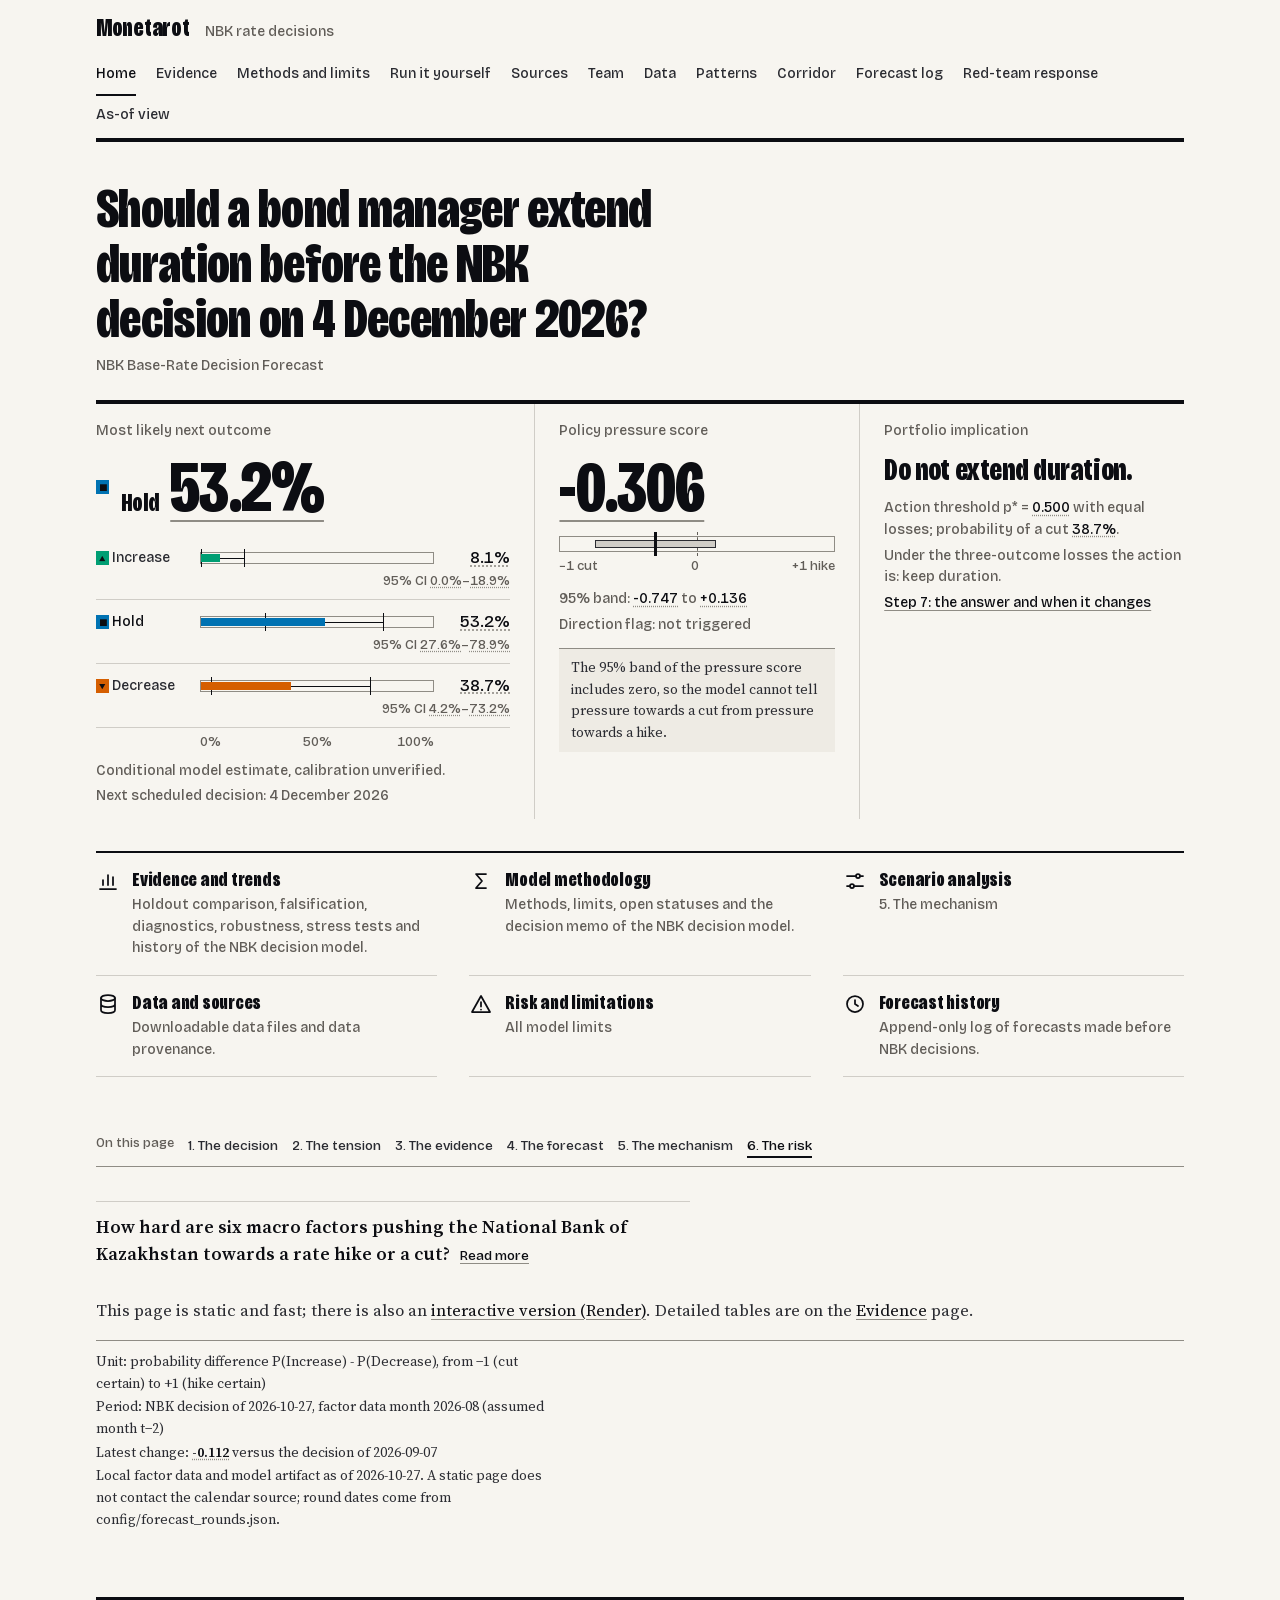
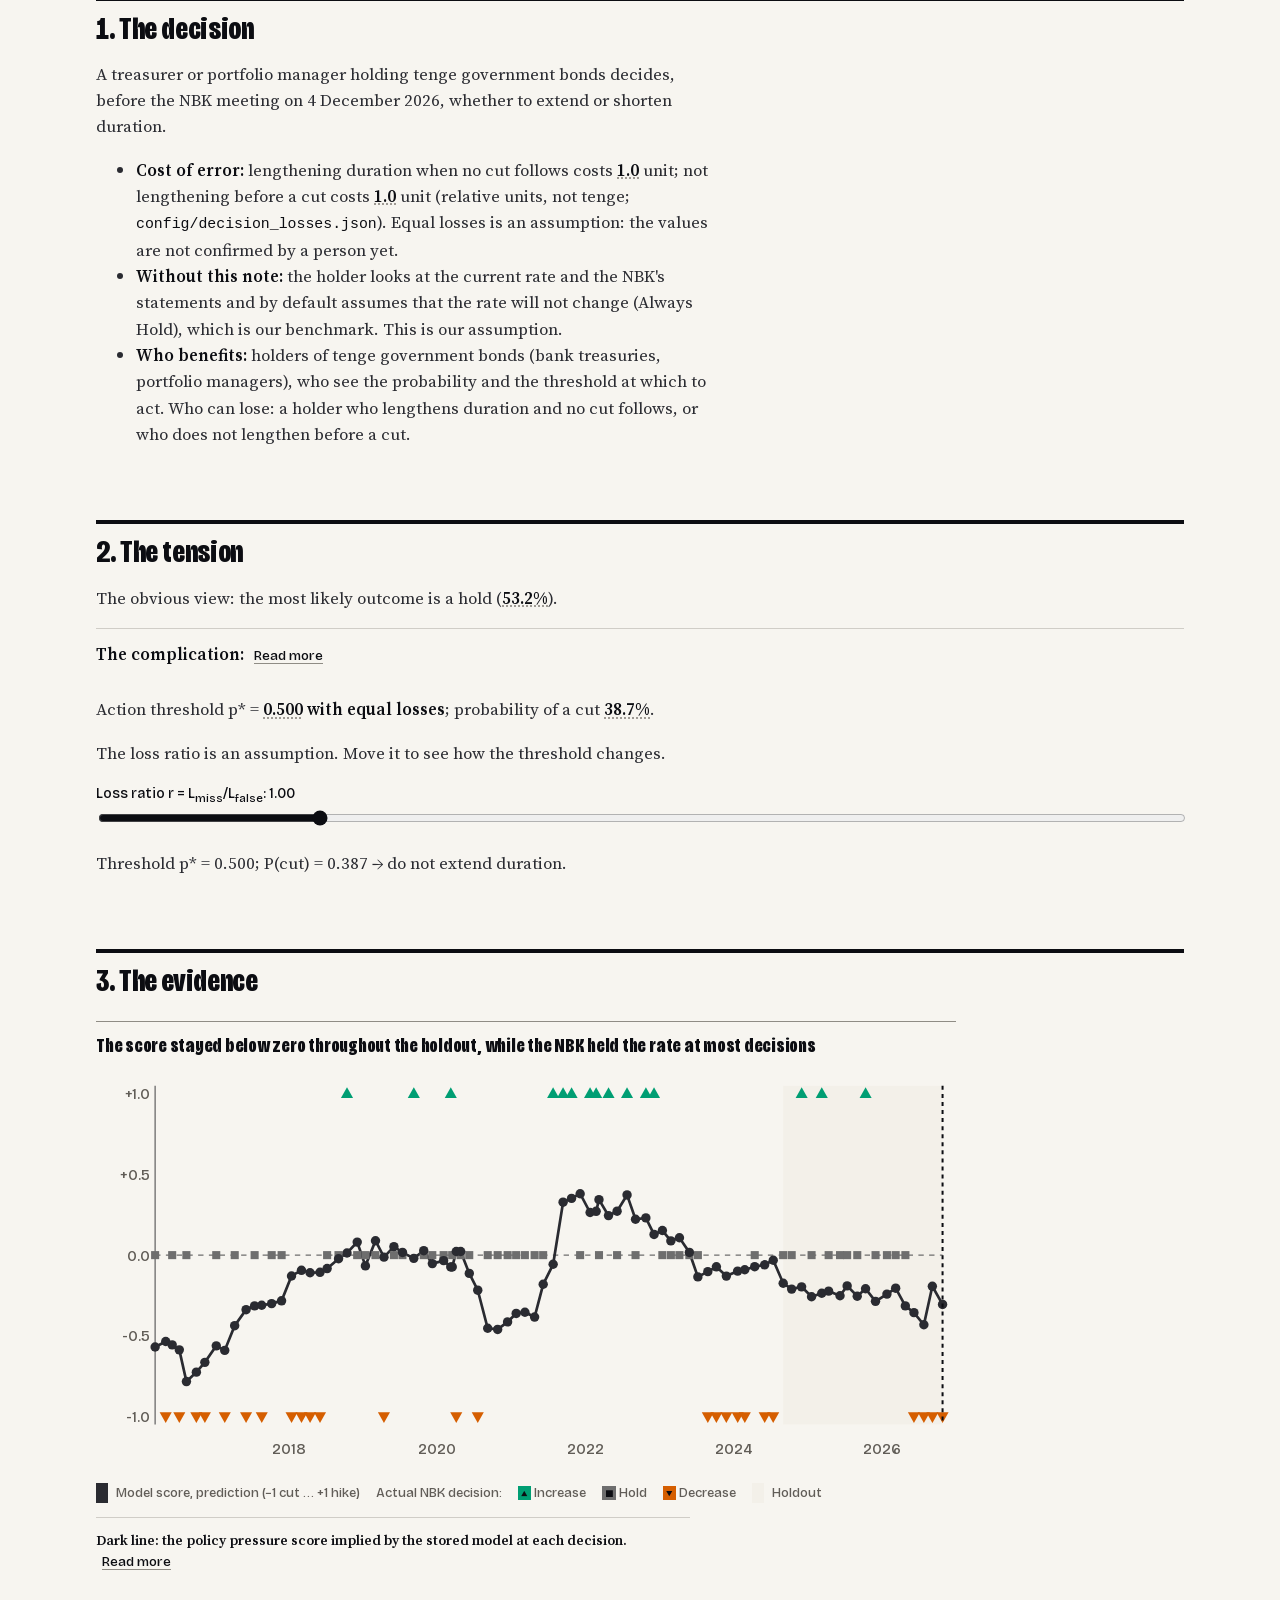
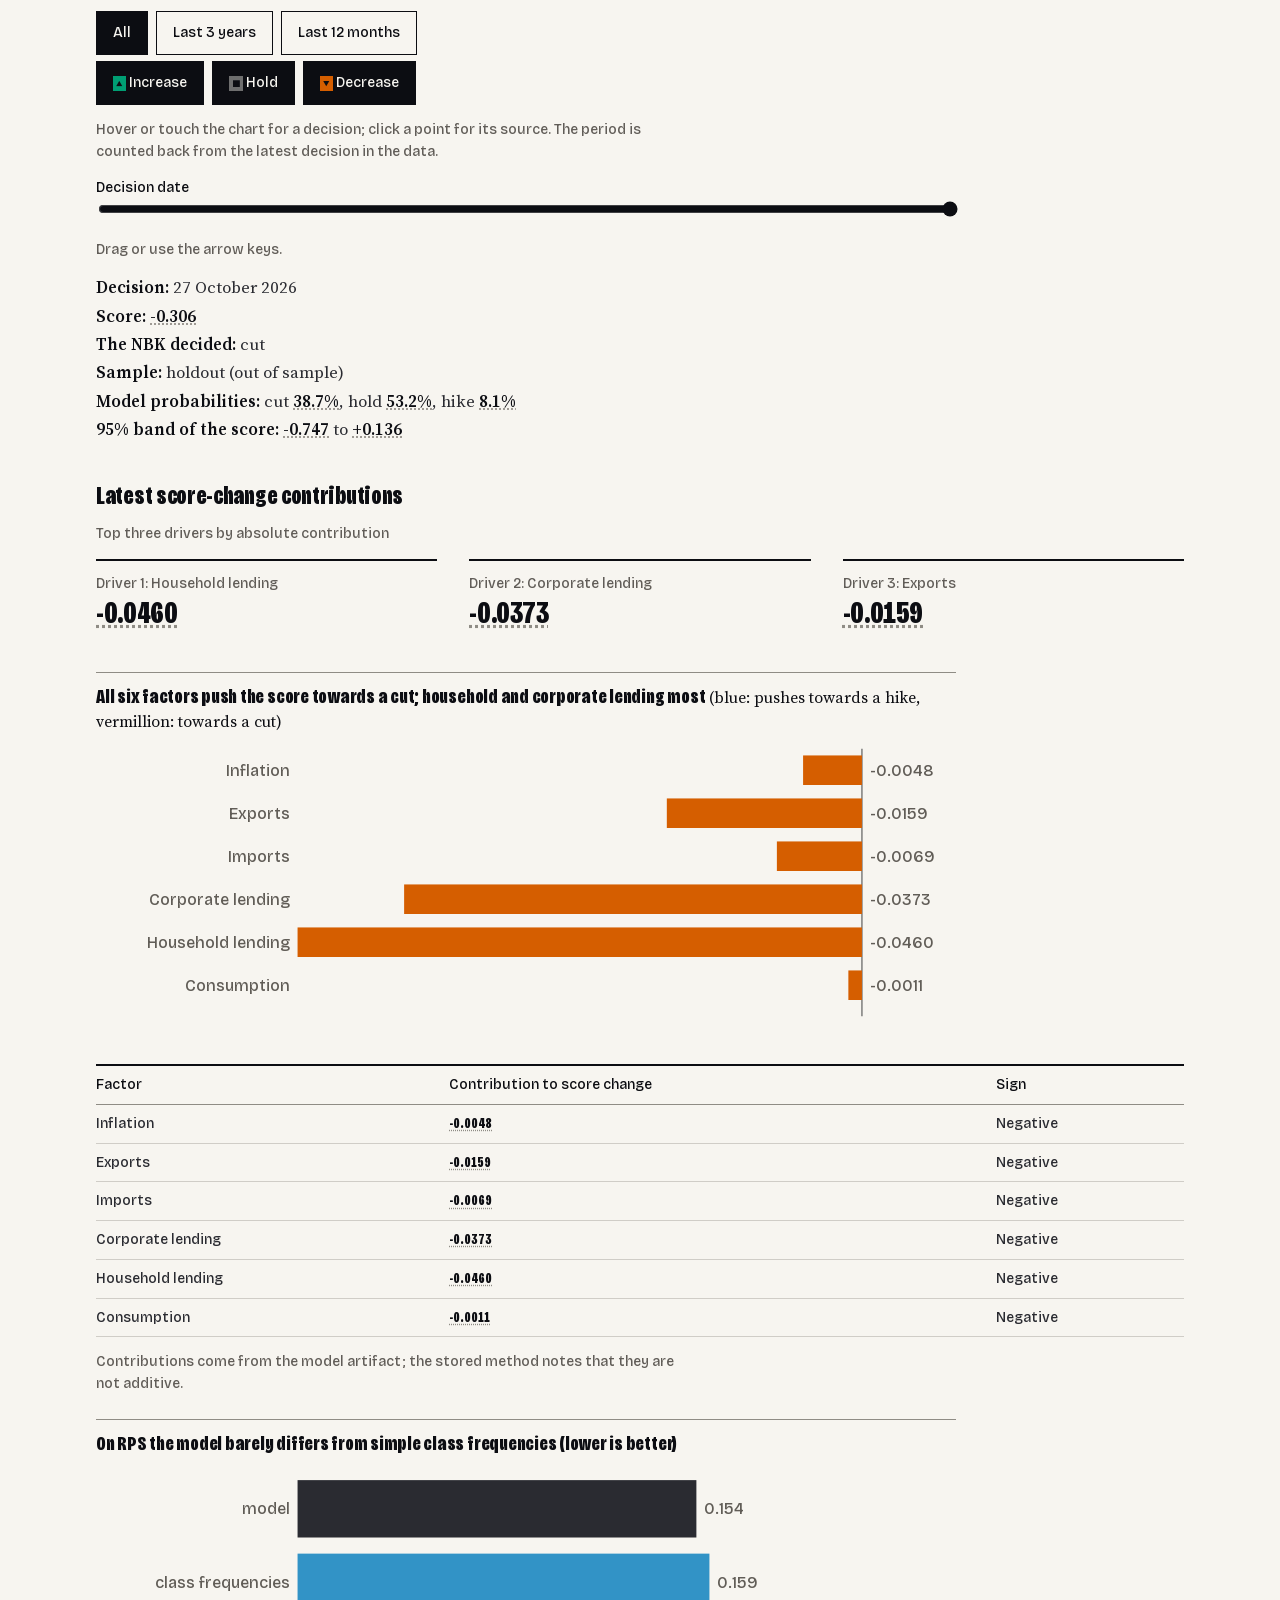
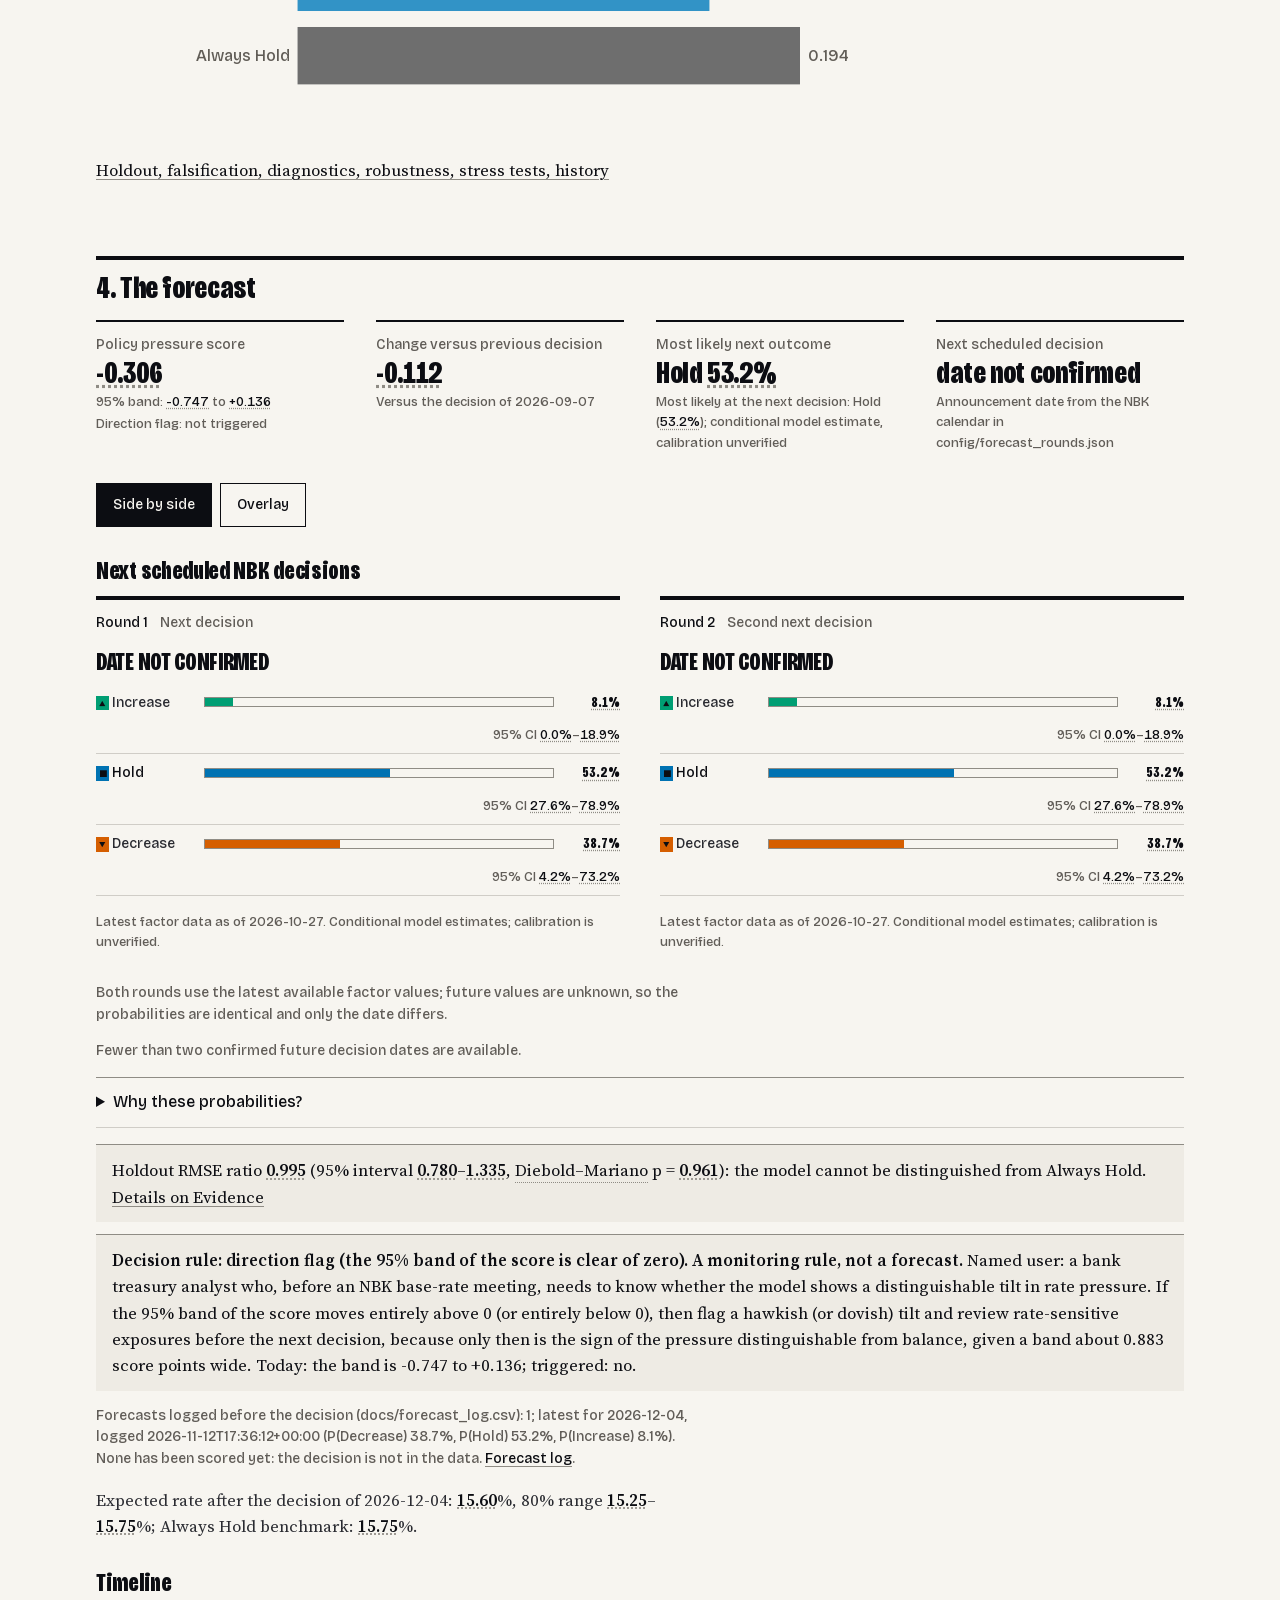
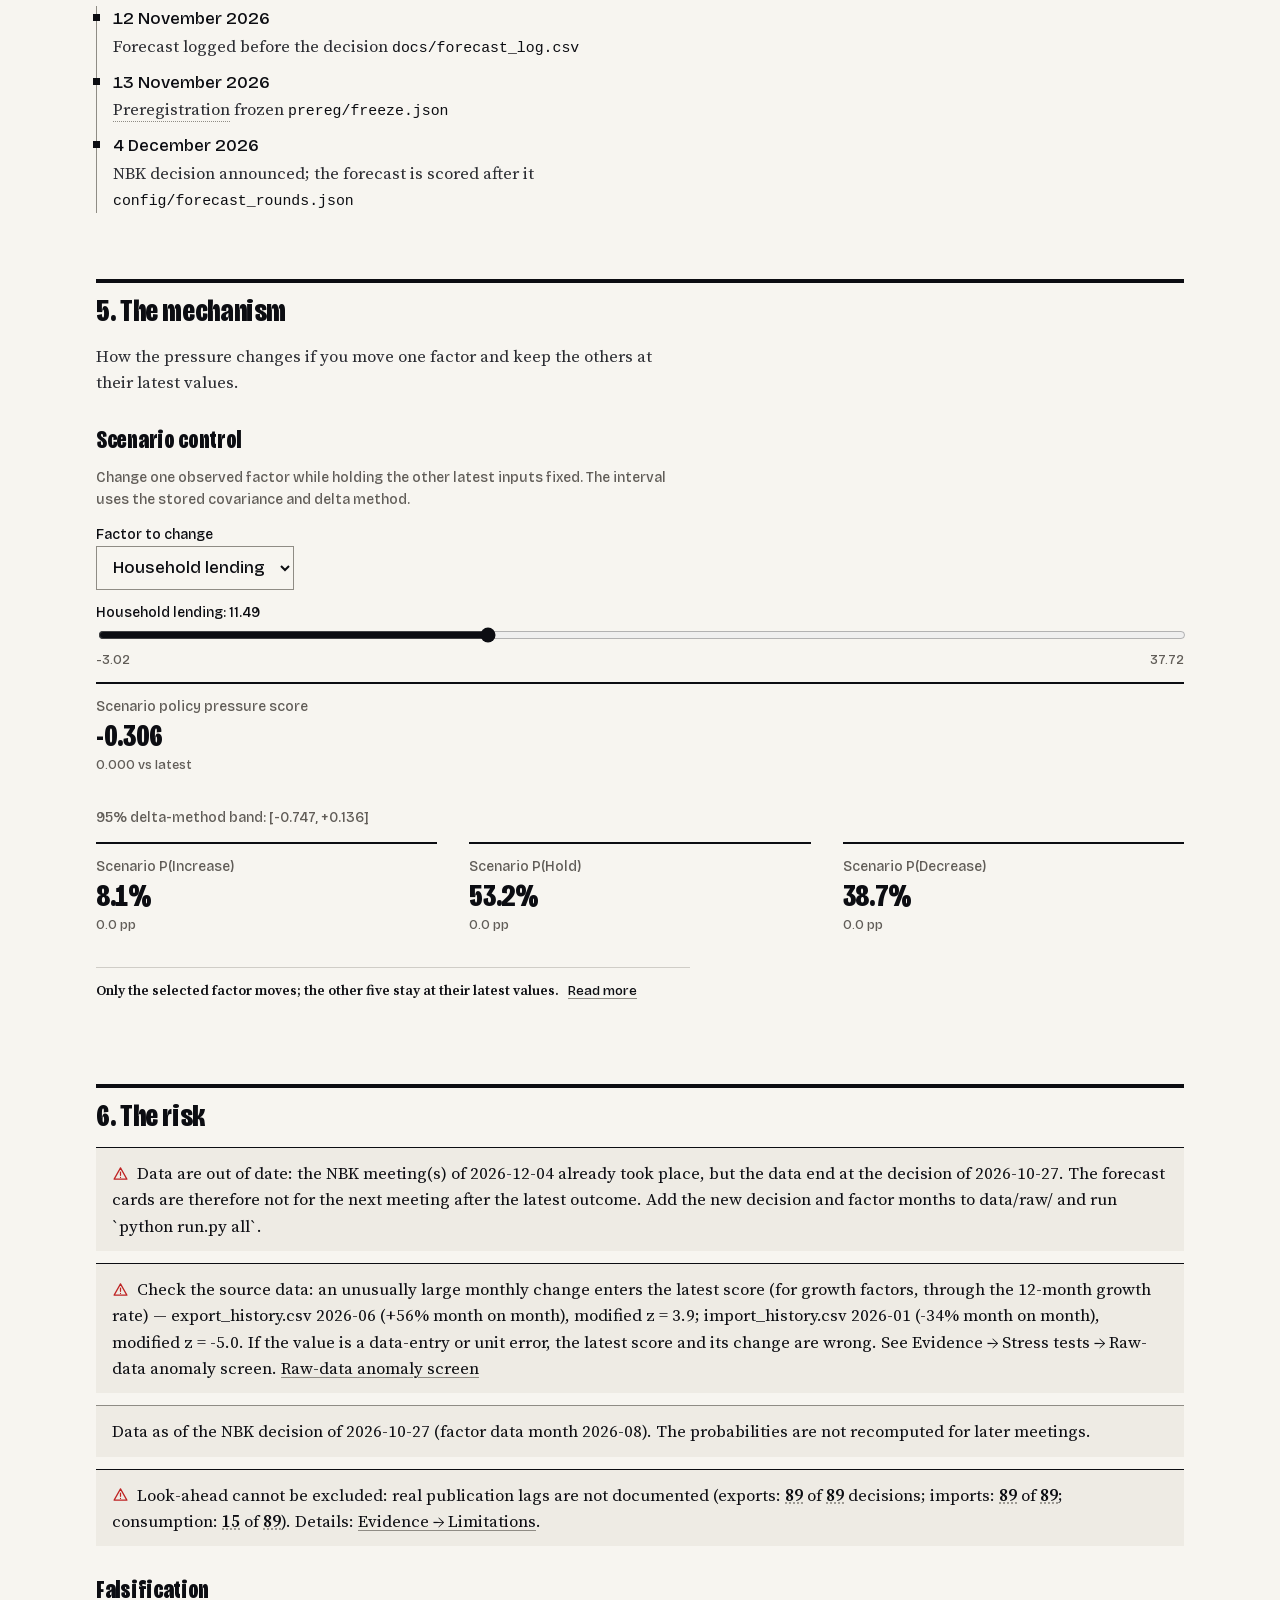
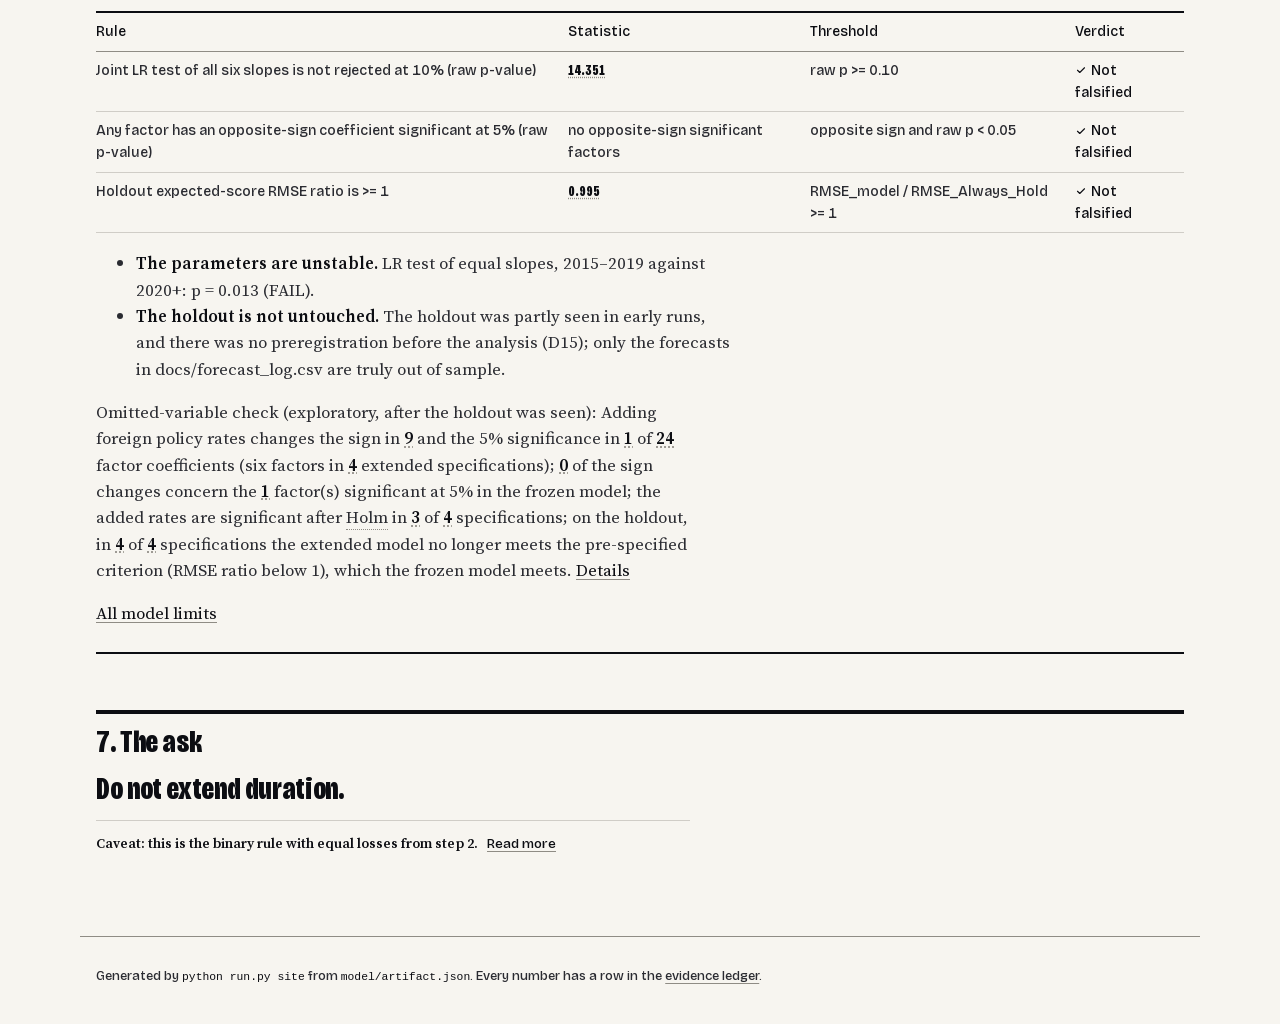
==== commit 497736ca: "D57-D58: editorial theme, home page reorder" ====
--- a/site/index.html
+++ b/site/index.html
@@ -2,11 +2,34 @@
 <html lang="en"><head><meta charset="utf-8"><meta name="viewport" content="width=device-width, initial-scale=1">
 <title>Home · Monetarot</title><meta name="description" content="Should a bond manager extend duration before the next National Bank of Kazakhstan rate decision? Forecast, evidence and risks.">
 <link rel="icon" href="data:,"><link rel="stylesheet" href="assets/style.css"></head>
-<body><header><p class="brand">Monetarot · NBK rate decisions</p><nav aria-label="Site sections"><a href="index.html" aria-current="page">Home</a> <a href="evidence.html">Evidence</a> <a href="methods.html">Methods and limits</a> <a href="run.html">Run it yourself</a> <a href="sources.html">Sources</a> <a href="team.html">Team</a> <a href="data.html">Data</a> <a href="patterns.html">Patterns</a> <a href="corridor.html">Corridor</a> <a href="forecasts.html">Forecast log</a> <a href="redteam.html">Red-team response</a> <a href="asof.html">As-of view</a></nav></header>
+<body><header><p class="brand"><span class="brand-name">Monetarot</span> <span class="brand-desc">NBK rate decisions</span></p><nav aria-label="Site sections"><a href="index.html" aria-current="page">Home</a> <a href="evidence.html">Evidence</a> <a href="methods.html">Methods and limits</a> <a href="run.html">Run it yourself</a> <a href="sources.html">Sources</a> <a href="team.html">Team</a> <a href="data.html">Data</a> <a href="patterns.html">Patterns</a> <a href="corridor.html">Corridor</a> <a href="forecasts.html">Forecast log</a> <a href="redteam.html">Red-team response</a> <a href="asof.html">As-of view</a></nav></header>
 <main>
-<section class="lead" id="top"><p class="eyebrow">NBK Base-Rate Decision Forecast</p>
-<h1>Should a bond manager extend duration before the NBK decision on 4 December 2026?</h1><nav class="onpage" aria-label="On this page"><p class="onpage-title">On this page</p><ul><li><a href="#step-1">1. The decision</a></li><li><a href="#step-2">2. The tension</a></li><li><a href="#step-3">3. The evidence</a></li><li><a href="#step-4">4. The forecast</a></li><li><a href="#step-5">5. The mechanism</a></li><li><a href="#step-6">6. The risk</a></li></ul></nav>
-<p class="read-card summary"><span class="card-head">How hard are six macro factors pushing the National Bank of Kazakhstan towards a rate hike or a cut?</span> <span class="card-rest">Read-only view of a fitted ordered-logit model; nothing is re-estimated here. The forecast is turned into a duration decision with an explicit loss function, and the holdout comparison with <span class="gloss" tabindex="0" aria-describedby="gloss-always-hold">Always Hold<span class="gloss-tip" role="tooltip" id="gloss-always-hold">The benchmark that predicts no change in the base rate at every decision.</span></span> is shown as prominently as the forecast.</span></p>
+<section class="lead" id="top">
+<h1>Should a bond manager extend duration before the NBK decision on 4 December 2026?</h1>
+<p class="kicker">NBK Base-Rate Decision Forecast</p>
+<div class="desk" id="desk">
+<div class="desk-panel desk-outcome"><p class="panel-label">Most likely next outcome</p>
+<p class="desk-figure"><span aria-hidden="true" class="mark tone-hold">■</span> <span class="desk-class">Hold</span>
+<span class="desk-value"><span class="num" data-ledger="dashboard:probabilities/Hold">53.2%</span></span></p>
+<div class="pscale" role="group" aria-label="Model probabilities of the three outcomes at the next decision, with 95% intervals"><div class="ps-row"><span class="ps-label"><span aria-hidden="true" class="mark tone-increase">▲</span> Increase</span><span class="ps-track" aria-hidden="true"><span class="ps-ci" style="left:0.0%;width:18.9%"></span><span class="ps-bar tone-increase" style="width:8.1%"></span></span><span class="ps-value"><span class="num" data-ledger="dashboard:probabilities/Increase">8.1%</span></span><span class="ps-ci-text">95% CI <span class="num" data-ledger="dashboard:intervals/Increase/0">0.0%</span>–<span class="num" data-ledger="dashboard:intervals/Increase/1">18.9%</span></span></div><div class="ps-row is-top"><span class="ps-label"><span aria-hidden="true" class="mark tone-hold">■</span> Hold</span><span class="ps-track" aria-hidden="true"><span class="ps-ci" style="left:27.6%;width:51.3%"></span><span class="ps-bar tone-hold" style="width:53.2%"></span></span><span class="ps-value"><span class="num" data-ledger="dashboard:probabilities/Hold">53.2%</span></span><span class="ps-ci-text">95% CI <span class="num" data-ledger="dashboard:intervals/Hold/0">27.6%</span>–<span class="num" data-ledger="dashboard:intervals/Hold/1">78.9%</span></span></div><div class="ps-row"><span class="ps-label"><span aria-hidden="true" class="mark tone-decrease">▼</span> Decrease</span><span class="ps-track" aria-hidden="true"><span class="ps-ci" style="left:4.2%;width:69.0%"></span><span class="ps-bar tone-decrease" style="width:38.7%"></span></span><span class="ps-value"><span class="num" data-ledger="dashboard:probabilities/Decrease">38.7%</span></span><span class="ps-ci-text">95% CI <span class="num" data-ledger="dashboard:intervals/Decrease/0">4.2%</span>–<span class="num" data-ledger="dashboard:intervals/Decrease/1">73.2%</span></span></div>
+<p class="ps-axis" aria-hidden="true"><span>0%</span><span>50%</span><span>100%</span></p></div>
+<p class="m-cap">Conditional model estimate, calibration unverified.</p>
+<p class="m-cap">Next scheduled decision: <span class="date">4 December 2026</span></p></div>
+<div class="desk-panel desk-score"><p class="panel-label">Policy pressure score</p>
+<p class="desk-figure"><span class="desk-value"><span class="num" data-ledger="dashboard:score">-0.306</span></span></p>
+<div class="sscale" aria-hidden="true"><span class="ss-zero"></span><span class="ss-band" style="left:12.6%;width:44.2%"></span><span class="ss-point" style="left:34.7%"></span></div>
+<p class="ss-ends" aria-hidden="true"><span>−1 cut</span><span>0</span><span>+1 hike</span></p>
+<p class="m-cap">95% band: <span class="num" data-ledger="dashboard:band/0">-0.747</span> to <span class="num" data-ledger="dashboard:band/1">+0.136</span></p>
+<p class="m-cap">Direction flag: not triggered</p><p class="desk-note">The 95% band of the pressure score includes zero, so the model cannot tell pressure towards a cut from pressure towards a hike.</p></div>
+<div class="desk-panel desk-action"><p class="panel-label">Portfolio implication</p>
+<p class="desk-answer">Do not extend duration.</p>
+<p class="m-cap">Action threshold p* = <span class="num" data-ledger="decision:binary_threshold_p_cut">0.500</span> with equal losses; probability of a cut <span class="num" data-ledger="decision:p_cut">38.7%</span>.</p>
+<p class="m-cap">Under the three-outcome losses the action is: keep duration.</p>
+<p class="m-cap"><a href="#step-7">Step 7: the answer and when it changes</a></p></div>
+</div>
+<div class="research" role="group" aria-label="Research sections"><ul><li><a class="r-link" href="evidence.html"><span class="r-icon r-icon-evidence" aria-hidden="true"></span><span class="r-title">Evidence and trends</span><span class="r-desc">Holdout comparison, falsification, diagnostics, robustness, stress tests and history of the NBK decision model.</span></a></li><li><a class="r-link" href="methods.html"><span class="r-icon r-icon-methods" aria-hidden="true"></span><span class="r-title">Model methodology</span><span class="r-desc">Methods, limits, open statuses and the decision memo of the NBK decision model.</span></a></li><li><a class="r-link" href="#step-5"><span class="r-icon r-icon-scenario" aria-hidden="true"></span><span class="r-title">Scenario analysis</span><span class="r-desc">5. The mechanism</span></a></li><li><a class="r-link" href="data.html"><span class="r-icon r-icon-data" aria-hidden="true"></span><span class="r-title">Data and sources</span><span class="r-desc">Downloadable data files and data provenance.</span></a></li><li><a class="r-link" href="methods.html#limits"><span class="r-icon r-icon-risk" aria-hidden="true"></span><span class="r-title">Risk and limitations</span><span class="r-desc">All model limits</span></a></li><li><a class="r-link" href="forecasts.html"><span class="r-icon r-icon-history" aria-hidden="true"></span><span class="r-title">Forecast history</span><span class="r-desc">Append-only log of forecasts made before NBK decisions.</span></a></li></ul></div></section>
+<nav class="onpage" aria-label="On this page"><p class="onpage-title">On this page</p><ul><li><a href="#step-1">1. The decision</a></li><li><a href="#step-2">2. The tension</a></li><li><a href="#step-3">3. The evidence</a></li><li><a href="#step-4">4. The forecast</a></li><li><a href="#step-5">5. The mechanism</a></li><li><a href="#step-6">6. The risk</a></li></ul></nav>
+<section class="lead-notes" id="overview"><p class="read-card summary"><span class="card-head">How hard are six macro factors pushing the National Bank of Kazakhstan towards a rate hike or a cut?</span> <span class="card-rest">Read-only view of a fitted ordered-logit model; nothing is re-estimated here. The forecast is turned into a duration decision with an explicit loss function, and the holdout comparison with <span class="gloss" tabindex="0" aria-describedby="gloss-always-hold">Always Hold<span class="gloss-tip" role="tooltip" id="gloss-always-hold">The benchmark that predicts no change in the base rate at every decision.</span></span> is shown as prominently as the forecast.</span></p>
 <p class="links">This page is static and fast; there is also an <a id="render-link" href="https://monetarot.onrender.com/">interactive version (Render)</a>. Detailed tables are on the <a href="evidence.html">Evidence</a> page.</p>
 <div class="context" id="context"><p>Unit: probability difference P(Increase) - P(Decrease), from −1 (cut certain) to +1 (hike certain)</p>
 <p>Period: NBK decision of 2026-10-27, factor data month 2026-08 (assumed month t−2)</p>
@@ -20,17 +43,17 @@
 </ul></section>
 <section id="step-2"><h2>2. The tension</h2><p>The obvious view: the most likely outcome is a hold (<span class="num" data-ledger="dashboard:probabilities/Hold">53.2%</span>).</p><p class="read-card"><span class="card-head">The complication:</span> <span class="card-rest">the probability of a cut (<span class="num" data-ledger="dashboard:probabilities/Decrease">38.7%</span>) has a 95% interval of <span class="num" data-ledger="dashboard:intervals/Decrease/0">4.2%</span>–<span class="num" data-ledger="dashboard:intervals/Decrease/1">73.2%</span>, and the 95% band of the pressure score (<span class="num" data-ledger="dashboard:band/0">-0.747</span> to <span class="num" data-ledger="dashboard:band/1">+0.136</span>) includes zero, so the model cannot tell pressure towards a cut from pressure towards a hike.</span></p>
 <p>Action threshold p* = <span class="num" data-ledger="decision:binary_threshold_p_cut">0.500</span> <strong>with equal losses</strong>; probability of a cut <span class="num" data-ledger="decision:p_cut">38.7%</span>.</p><p>The loss ratio is an assumption. Move it to see how the threshold changes.</p><label for="ratio">Loss ratio r = L<sub>miss</sub>/L<sub>false</sub>: <output id="ratio-out">1.00</output></label><input id="ratio" type="range" min="0.25" max="4" step="0.05" value="1" data-pcut="0.38682571693731294" aria-label="Loss ratio of a missed cut to a false extension"><p id="ratio-text" aria-live="polite"></p></section>
-<section id="step-3"><h2>3. The evidence</h2><figure id="track-record"><figcaption><strong>The score stayed below zero throughout the holdout, while the NBK held the rate at most decisions</strong></figcaption><svg viewBox="0 0 640 300" role="img" aria-label="Policy pressure score implied by the stored model at each NBK decision (line) and the actual decision (triangle up = hike, square = hold, triangle down = cut); the holdout period is shaded."><title>Policy pressure score implied by the stored model at each NBK decision (line) and the actual decision (triangle up = hike, square = hold, triangle down = cut); the holdout period is shaded.</title><rect x="511.4" y="14" width="118.6" height="252" fill="#FFF4D6"/><line x1="44" y1="140.0" x2="630" y2="140.0" stroke="#6E6E6E" stroke-dasharray="4 4"/><line x1="44" y1="14" x2="44" y2="266" stroke="#6E6E6E"/><text x="40" y="264.0" text-anchor="end" font-size="11" fill="#000000">-1.0</text><text x="40" y="204.0" text-anchor="end" font-size="11" fill="#000000">-0.5</text><text x="40" y="144.0" text-anchor="end" font-size="11" fill="#000000">0.0</text><text x="40" y="84.0" text-anchor="end" font-size="11" fill="#000000">+0.5</text><text x="40" y="24.0" text-anchor="end" font-size="11" fill="#000000">+1.0</text><text x="88.1" y="288" text-anchor="middle" font-size="11" fill="#000000">2017</text><text x="198.4" y="288" text-anchor="middle" font-size="11" fill="#000000">2019</text><text x="308.9" y="288" text-anchor="middle" font-size="11" fill="#000000">2021</text><text x="419.2" y="288" text-anchor="middle" font-size="11" fill="#000000">2023</text><text x="529.7" y="288" text-anchor="middle" font-size="11" fill="#000000">2025</text><path d="M44.0,208.4 L51.9,204.3 L56.7,206.8 L62.0,210.5 L67.3,234.1 L74.7,227.1 L81.0,219.8 L89.5,207.5 L95.8,210.9 L103.2,192.5 L111.7,180.6 L118.0,177.8 L123.3,177.3 L130.7,176.1 L138.1,174.0 L145.5,155.5 L152.9,151.3 L159.3,153.1 L166.7,152.8 L172.0,150.0 L180.5,142.7 L186.8,138.4 L194.4,130.3 L200.5,148.0 L208.0,129.3 L214.3,141.5 L221.7,133.7 L228.1,138.0 L236.5,142.4 L243.9,136.7 L250.3,146.3 L258.7,144.1 L264.0,148.8 L265.1,148.8 L268.1,137.3 L271.4,137.3 L277.8,153.6 L284.1,166.1 L291.5,194.4 L298.9,195.3 L306.3,189.7 L312.7,183.4 L319.2,182.5 L326.4,186.1 L332.8,161.7 L340.2,146.8 L347.6,100.6 L353.9,97.8 L360.3,94.3 L367.7,108.3 L372.2,107.4 L374.3,98.7 L381.4,110.6 L387.8,107.3 L395.2,95.2 L401.5,113.3 L409.2,112.3 L415.3,124.6 L421.5,121.7 L427.8,129.4 L434.2,127.1 L441.6,138.0 L447.9,156.2 L455.3,152.3 L461.7,148.7 L469.1,155.6 L477.5,151.9 L482.8,150.9 L490.2,148.6 L497.6,147.2 L504.0,143.8 L511.4,160.9 L517.7,165.3 L525.1,163.6 L532.5,171.0 L540.1,168.4 L545.2,166.8 L553.7,170.2 L559.0,162.9 L566.5,170.6 L572.7,165.0 L580.1,174.4 L588.6,169.0 L595.1,164.6 L602.3,177.8 L608.7,182.8 L616.1,191.8 L622.4,163.2 L630.0,176.7" fill="none" stroke="#0072B2" stroke-width="2"/><rect x="41.0" y="137.0" width="6" height="6" fill="#6E6E6E"><title>2016-03-15: Hold, score -0.570</title></rect><circle cx="44.0" cy="208.4" r="2" fill="#0072B2"><title>2016-03-15: score -0.570</title></circle><path d="M51.9,265.0 L56.4,257.0 L47.4,257.0 Z" fill="#D55E00"><title>2016-05-06: Decrease, score -0.536</title></path><circle cx="51.9" cy="204.3" r="2" fill="#0072B2"><title>2016-05-06: score -0.536</title></circle><rect x="53.7" y="137.0" width="6" height="6" fill="#6E6E6E"><title>2016-06-07: Hold, score -0.557</title></rect><circle cx="56.7" cy="206.8" r="2" fill="#0072B2"><title>2016-06-07: score -0.557</title></circle><path d="M62.0,265.0 L66.5,257.0 L57.5,257.0 Z" fill="#D55E00"><title>2016-07-12: Decrease, score -0.587</title></path><circle cx="62.0" cy="210.5" r="2" fill="#0072B2"><title>2016-07-12: score -0.587</title></circle><rect x="64.3" y="137.0" width="6" height="6" fill="#6E6E6E"><title>2016-08-16: Hold, score -0.784</title></rect><circle cx="67.3" cy="234.1" r="2" fill="#0072B2"><title>2016-08-16: score -0.784</title></circle><path d="M74.7,265.0 L79.2,257.0 L70.2,257.0 Z" fill="#D55E00"><title>2016-10-04: Decrease, score -0.726</title></path><circle cx="74.7" cy="227.1" r="2" fill="#0072B2"><title>2016-10-04: score -0.726</title></circle><path d="M81.0,265.0 L85.5,257.0 L76.5,257.0 Z" fill="#D55E00"><title>2016-11-15: Decrease, score -0.665</title></path><circle cx="81.0" cy="219.8" r="2" fill="#0072B2"><title>2016-11-15: score -0.665</title></circle><rect x="86.5" y="137.0" width="6" height="6" fill="#6E6E6E"><title>2017-01-10: Hold, score -0.563</title></rect><circle cx="89.5" cy="207.5" r="2" fill="#0072B2"><title>2017-01-10: score -0.563</title></circle><path d="M95.8,265.0 L100.3,257.0 L91.3,257.0 Z" fill="#D55E00"><title>2017-02-21: Decrease, score -0.591</title></path><circle cx="95.8" cy="210.9" r="2" fill="#0072B2"><title>2017-02-21: score -0.591</title></circle><rect x="100.2" y="137.0" width="6" height="6" fill="#6E6E6E"><title>2017-04-11: Hold, score -0.438</title></rect><circle cx="103.2" cy="192.5" r="2" fill="#0072B2"><title>2017-04-11: score -0.438</title></circle><path d="M111.7,265.0 L116.2,257.0 L107.2,257.0 Z" fill="#D55E00"><title>2017-06-06: Decrease, score -0.338</title></path><circle cx="111.7" cy="180.6" r="2" fill="#0072B2"><title>2017-06-06: score -0.338</title></circle><rect x="115.0" y="137.0" width="6" height="6" fill="#6E6E6E"><title>2017-07-18: Hold, score -0.315</title></rect><circle cx="118.0" cy="177.8" r="2" fill="#0072B2"><title>2017-07-18: score -0.315</title></circle><path d="M123.3,265.0 L127.8,257.0 L118.8,257.0 Z" fill="#D55E00"><title>2017-08-22: Decrease, score -0.311</title></path><circle cx="123.3" cy="177.3" r="2" fill="#0072B2"><title>2017-08-22: score -0.311</title></circle><rect x="127.7" y="137.0" width="6" height="6" fill="#6E6E6E"><title>2017-10-10: Hold, score -0.301</title></rect><circle cx="130.7" cy="176.1" r="2" fill="#0072B2"><title>2017-10-10: score -0.301</title></circle><rect x="135.1" y="137.0" width="6" height="6" fill="#6E6E6E"><title>2017-11-28: Hold, score -0.283</title></rect><circle cx="138.1" cy="174.0" r="2" fill="#0072B2"><title>2017-11-28: score -0.283</title></circle><path d="M145.5,265.0 L150.0,257.0 L141.0,257.0 Z" fill="#D55E00"><title>2018-01-16: Decrease, score -0.129</title></path><circle cx="145.5" cy="155.5" r="2" fill="#0072B2"><title>2018-01-16: score -0.129</title></circle><path d="M152.9,265.0 L157.4,257.0 L148.4,257.0 Z" fill="#D55E00"><title>2018-03-06: Decrease, score -0.094</title></path><circle cx="152.9" cy="151.3" r="2" fill="#0072B2"><title>2018-03-06: score -0.094</title></circle><path d="M159.3,265.0 L163.8,257.0 L154.8,257.0 Z" fill="#D55E00"><title>2018-04-17: Decrease, score -0.109</title></path><circle cx="159.3" cy="153.1" r="2" fill="#0072B2"><title>2018-04-17: score -0.109</title></circle><path d="M166.7,265.0 L171.2,257.0 L162.2,257.0 Z" fill="#D55E00"><title>2018-06-05: Decrease, score -0.106</title></path><circle cx="166.7" cy="152.8" r="2" fill="#0072B2"><title>2018-06-05: score -0.106</title></circle><rect x="169.0" y="137.0" width="6" height="6" fill="#6E6E6E"><title>2018-07-10: Hold, score -0.083</title></rect><circle cx="172.0" cy="150.0" r="2" fill="#0072B2"><title>2018-07-10: score -0.083</title></circle><rect x="177.5" y="137.0" width="6" height="6" fill="#6E6E6E"><title>2018-09-04: Hold, score -0.022</title></rect><circle cx="180.5" cy="142.7" r="2" fill="#0072B2"><title>2018-09-04: score -0.022</title></circle><path d="M186.8,15.0 L191.3,23.0 L182.3,23.0 Z" fill="#009E73"><title>2018-10-16: Increase, score +0.013</title></path><circle cx="186.8" cy="138.4" r="2" fill="#0072B2"><title>2018-10-16: score +0.013</title></circle><rect x="191.4" y="137.0" width="6" height="6" fill="#6E6E6E"><title>2018-12-05: Hold, score +0.081</title></rect><circle cx="194.4" cy="130.3" r="2" fill="#0072B2"><title>2018-12-05: score +0.081</title></circle><rect x="197.5" y="137.0" width="6" height="6" fill="#6E6E6E"><title>2019-01-15: Hold, score -0.067</title></rect><circle cx="200.5" cy="148.0" r="2" fill="#0072B2"><title>2019-01-15: score -0.067</title></circle><rect x="205.0" y="137.0" width="6" height="6" fill="#6E6E6E"><title>2019-03-05: Hold, score +0.089</title></rect><circle cx="208.0" cy="129.3" r="2" fill="#0072B2"><title>2019-03-05: score +0.089</title></circle><path d="M214.3,265.0 L218.8,257.0 L209.8,257.0 Z" fill="#D55E00"><title>2019-04-16: Decrease, score -0.013</title></path><circle cx="214.3" cy="141.5" r="2" fill="#0072B2"><title>2019-04-16: score -0.013</title></circle><rect x="218.7" y="137.0" width="6" height="6" fill="#6E6E6E"><title>2019-06-04: Hold, score +0.052</title></rect><circle cx="221.7" cy="133.7" r="2" fill="#0072B2"><title>2019-06-04: score +0.052</title></circle><rect x="225.1" y="137.0" width="6" height="6" fill="#6E6E6E"><title>2019-07-16: Hold, score +0.016</title></rect><circle cx="228.1" cy="138.0" r="2" fill="#0072B2"><title>2019-07-16: score +0.016</title></circle><path d="M236.5,15.0 L241.0,23.0 L232.0,23.0 Z" fill="#009E73"><title>2019-09-10: Increase, score -0.020</title></path><circle cx="236.5" cy="142.4" r="2" fill="#0072B2"><title>2019-09-10: score -0.020</title></circle><rect x="240.9" y="137.0" width="6" height="6" fill="#6E6E6E"><title>2019-10-29: Hold, score +0.028</title></rect><circle cx="243.9" cy="136.7" r="2" fill="#0072B2"><title>2019-10-29: score +0.028</title></circle><rect x="247.3" y="137.0" width="6" height="6" fill="#6E6E6E"><title>2019-12-10: Hold, score -0.053</title></rect><circle cx="250.3" cy="146.3" r="2" fill="#0072B2"><title>2019-12-10: score -0.053</title></circle><rect x="255.7" y="137.0" width="6" height="6" fill="#6E6E6E"><title>2020-02-04: Hold, score -0.034</title></rect><circle cx="258.7" cy="144.1" r="2" fill="#0072B2"><title>2020-02-04: score -0.034</title></circle><path d="M264.0,15.0 L268.5,23.0 L259.5,23.0 Z" fill="#009E73"><title>2020-03-10: Increase, score -0.074</title></path><circle cx="264.0" cy="148.8" r="2" fill="#0072B2"><title>2020-03-10: score -0.074</title></circle><rect x="262.1" y="137.0" width="6" height="6" fill="#6E6E6E"><title>2020-03-17: Hold, score -0.074</title></rect><circle cx="265.1" cy="148.8" r="2" fill="#0072B2"><title>2020-03-17: score -0.074</title></circle><path d="M268.1,265.0 L272.6,257.0 L263.6,257.0 Z" fill="#D55E00"><title>2020-04-06: Decrease, score +0.023</title></path><circle cx="268.1" cy="137.3" r="2" fill="#0072B2"><title>2020-04-06: score +0.023</title></circle><rect x="268.4" y="137.0" width="6" height="6" fill="#6E6E6E"><title>2020-04-28: Hold, score +0.023</title></rect><circle cx="271.4" cy="137.3" r="2" fill="#0072B2"><title>2020-04-28: score +0.023</title></circle><rect x="274.8" y="137.0" width="6" height="6" fill="#6E6E6E"><title>2020-06-09: Hold, score -0.113</title></rect><circle cx="277.8" cy="153.6" r="2" fill="#0072B2"><title>2020-06-09: score -0.113</title></circle><path d="M284.1,265.0 L288.6,257.0 L279.6,257.0 Z" fill="#D55E00"><title>2020-07-21: Decrease, score -0.217</title></path><circle cx="284.1" cy="166.1" r="2" fill="#0072B2"><title>2020-07-21: score -0.217</title></circle><rect x="288.5" y="137.0" width="6" height="6" fill="#6E6E6E"><title>2020-09-08: Hold, score -0.453</title></rect><circle cx="291.5" cy="194.4" r="2" fill="#0072B2"><title>2020-09-08: score -0.453</title></circle><rect x="295.9" y="137.0" width="6" height="6" fill="#6E6E6E"><title>2020-10-27: Hold, score -0.461</title></rect><circle cx="298.9" cy="195.3" r="2" fill="#0072B2"><title>2020-10-27: score -0.461</title></circle><rect x="303.3" y="137.0" width="6" height="6" fill="#6E6E6E"><title>2020-12-15: Hold, score -0.414</title></rect><circle cx="306.3" cy="189.7" r="2" fill="#0072B2"><title>2020-12-15: score -0.414</title></circle><rect x="309.7" y="137.0" width="6" height="6" fill="#6E6E6E"><title>2021-01-26: Hold, score -0.362</title></rect><circle cx="312.7" cy="183.4" r="2" fill="#0072B2"><title>2021-01-26: score -0.362</title></circle><rect x="316.2" y="137.0" width="6" height="6" fill="#6E6E6E"><title>2021-03-10: Hold, score -0.354</title></rect><circle cx="319.2" cy="182.5" r="2" fill="#0072B2"><title>2021-03-10: score -0.354</title></circle><rect x="323.4" y="137.0" width="6" height="6" fill="#6E6E6E"><title>2021-04-27: Hold, score -0.384</title></rect><circle cx="326.4" cy="186.1" r="2" fill="#0072B2"><title>2021-04-27: score -0.384</title></circle><rect x="329.8" y="137.0" width="6" height="6" fill="#6E6E6E"><title>2021-06-08: Hold, score -0.181</title></rect><circle cx="332.8" cy="161.7" r="2" fill="#0072B2"><title>2021-06-08: score -0.181</title></circle><path d="M340.2,15.0 L344.7,23.0 L335.7,23.0 Z" fill="#009E73"><title>2021-07-27: Increase, score -0.057</title></path><circle cx="340.2" cy="146.8" r="2" fill="#0072B2"><title>2021-07-27: score -0.057</title></circle><path d="M347.6,15.0 L352.1,23.0 L343.1,23.0 Z" fill="#009E73"><title>2021-09-14: Increase, score +0.328</title></path><circle cx="347.6" cy="100.6" r="2" fill="#0072B2"><title>2021-09-14: score +0.328</title></circle><path d="M353.9,15.0 L358.4,23.0 L349.4,23.0 Z" fill="#009E73"><title>2021-10-26: Increase, score +0.352</title></path><circle cx="353.9" cy="97.8" r="2" fill="#0072B2"><title>2021-10-26: score +0.352</title></circle><rect x="357.3" y="137.0" width="6" height="6" fill="#6E6E6E"><title>2021-12-07: Hold, score +0.381</title></rect><circle cx="360.3" cy="94.3" r="2" fill="#0072B2"><title>2021-12-07: score +0.381</title></circle><path d="M367.7,15.0 L372.2,23.0 L363.2,23.0 Z" fill="#009E73"><title>2022-01-25: Increase, score +0.264</title></path><circle cx="367.7" cy="108.3" r="2" fill="#0072B2"><title>2022-01-25: score +0.264</title></circle><path d="M372.2,15.0 L376.7,23.0 L367.7,23.0 Z" fill="#009E73"><title>2022-02-24: Increase, score +0.272</title></path><circle cx="372.2" cy="107.4" r="2" fill="#0072B2"><title>2022-02-24: score +0.272</title></circle><rect x="371.3" y="137.0" width="6" height="6" fill="#6E6E6E"><title>2022-03-10: Hold, score +0.344</title></rect><circle cx="374.3" cy="98.7" r="2" fill="#0072B2"><title>2022-03-10: score +0.344</title></circle><path d="M381.4,15.0 L385.9,23.0 L376.9,23.0 Z" fill="#009E73"><title>2022-04-26: Increase, score +0.245</title></path><circle cx="381.4" cy="110.6" r="2" fill="#0072B2"><title>2022-04-26: score +0.245</title></circle><rect x="384.8" y="137.0" width="6" height="6" fill="#6E6E6E"><title>2022-06-07: Hold, score +0.272</title></rect><circle cx="387.8" cy="107.3" r="2" fill="#0072B2"><title>2022-06-07: score +0.272</title></circle><path d="M395.2,15.0 L399.7,23.0 L390.7,23.0 Z" fill="#009E73"><title>2022-07-26: Increase, score +0.373</title></path><circle cx="395.2" cy="95.2" r="2" fill="#0072B2"><title>2022-07-26: score +0.373</title></circle><rect x="398.5" y="137.0" width="6" height="6" fill="#6E6E6E"><title>2022-09-06: Hold, score +0.222</title></rect><circle cx="401.5" cy="113.3" r="2" fill="#0072B2"><title>2022-09-06: score +0.222</title></circle><path d="M409.2,15.0 L413.7,23.0 L404.7,23.0 Z" fill="#009E73"><title>2022-10-27: Increase, score +0.230</title></path><circle cx="409.2" cy="112.3" r="2" fill="#0072B2"><title>2022-10-27: score +0.230</title></circle><path d="M415.3,15.0 L419.8,23.0 L410.8,23.0 Z" fill="#009E73"><title>2022-12-06: Increase, score +0.128</title></path><circle cx="415.3" cy="124.6" r="2" fill="#0072B2"><title>2022-12-06: score +0.128</title></circle><rect x="418.5" y="137.0" width="6" height="6" fill="#6E6E6E"><title>2023-01-16: Hold, score +0.153</title></rect><circle cx="421.5" cy="121.7" r="2" fill="#0072B2"><title>2023-01-16: score +0.153</title></circle><rect x="424.8" y="137.0" width="6" height="6" fill="#6E6E6E"><title>2023-02-27: Hold, score +0.088</title></rect><circle cx="427.8" cy="129.4" r="2" fill="#0072B2"><title>2023-02-27: score +0.088</title></circle><rect x="431.2" y="137.0" width="6" height="6" fill="#6E6E6E"><title>2023-04-10: Hold, score +0.107</title></rect><circle cx="434.2" cy="127.1" r="2" fill="#0072B2"><title>2023-04-10: score +0.107</title></circle><rect x="438.6" y="137.0" width="6" height="6" fill="#6E6E6E"><title>2023-05-29: Hold, score +0.017</title></rect><circle cx="441.6" cy="138.0" r="2" fill="#0072B2"><title>2023-05-29: score +0.017</title></circle><rect x="444.9" y="137.0" width="6" height="6" fill="#6E6E6E"><title>2023-07-10: Hold, score -0.135</title></rect><circle cx="447.9" cy="156.2" r="2" fill="#0072B2"><title>2023-07-10: score -0.135</title></circle><path d="M455.3,265.0 L459.8,257.0 L450.8,257.0 Z" fill="#D55E00"><title>2023-08-28: Decrease, score -0.103</title></path><circle cx="455.3" cy="152.3" r="2" fill="#0072B2"><title>2023-08-28: score -0.103</title></circle><path d="M461.7,265.0 L466.2,257.0 L457.2,257.0 Z" fill="#D55E00"><title>2023-10-09: Decrease, score -0.072</title></path><circle cx="461.7" cy="148.7" r="2" fill="#0072B2"><title>2023-10-09: score -0.072</title></circle><path d="M469.1,265.0 L473.6,257.0 L464.6,257.0 Z" fill="#D55E00"><title>2023-11-27: Decrease, score -0.130</title></path><circle cx="469.1" cy="155.6" r="2" fill="#0072B2"><title>2023-11-27: score -0.130</title></circle><path d="M477.5,265.0 L482.0,257.0 L473.0,257.0 Z" fill="#D55E00"><title>2024-01-22: Decrease, score -0.100</title></path><circle cx="477.5" cy="151.9" r="2" fill="#0072B2"><title>2024-01-22: score -0.100</title></circle><path d="M482.8,265.0 L487.3,257.0 L478.3,257.0 Z" fill="#D55E00"><title>2024-02-26: Decrease, score -0.091</title></path><circle cx="482.8" cy="150.9" r="2" fill="#0072B2"><title>2024-02-26: score -0.091</title></circle><rect x="487.2" y="137.0" width="6" height="6" fill="#6E6E6E"><title>2024-04-15: Hold, score -0.072</title></rect><circle cx="490.2" cy="148.6" r="2" fill="#0072B2"><title>2024-04-15: score -0.072</title></circle><path d="M497.6,265.0 L502.1,257.0 L493.1,257.0 Z" fill="#D55E00"><title>2024-06-03: Decrease, score -0.060</title></path><circle cx="497.6" cy="147.2" r="2" fill="#0072B2"><title>2024-06-03: score -0.060</title></circle><path d="M504.0,265.0 L508.5,257.0 L499.5,257.0 Z" fill="#D55E00"><title>2024-07-15: Decrease, score -0.031</title></path><circle cx="504.0" cy="143.8" r="2" fill="#0072B2"><title>2024-07-15: score -0.031</title></circle><rect x="508.4" y="137.0" width="6" height="6" fill="#6E6E6E"><title>2024-09-02: Hold, score -0.174</title></rect><circle cx="511.4" cy="160.9" r="2" fill="#0072B2"><title>2024-09-02: score -0.174</title></circle><rect x="514.7" y="137.0" width="6" height="6" fill="#6E6E6E"><title>2024-10-14: Hold, score -0.211</title></rect><circle cx="517.7" cy="165.3" r="2" fill="#0072B2"><title>2024-10-14: score -0.211</title></circle><path d="M525.1,15.0 L529.6,23.0 L520.6,23.0 Z" fill="#009E73"><title>2024-12-02: Increase, score -0.197</title></path><circle cx="525.1" cy="163.6" r="2" fill="#0072B2"><title>2024-12-02: score -0.197</title></circle><rect x="529.5" y="137.0" width="6" height="6" fill="#6E6E6E"><title>2025-01-20: Hold, score -0.259</title></rect><circle cx="532.5" cy="171.0" r="2" fill="#0072B2"><title>2025-01-20: score -0.259</title></circle><path d="M540.1,15.0 L544.6,23.0 L535.6,23.0 Z" fill="#009E73"><title>2025-03-11: Increase, score -0.237</title></path><circle cx="540.1" cy="168.4" r="2" fill="#0072B2"><title>2025-03-11: score -0.237</title></circle><rect x="542.2" y="137.0" width="6" height="6" fill="#6E6E6E"><title>2025-04-14: Hold, score -0.224</title></rect><circle cx="545.2" cy="166.8" r="2" fill="#0072B2"><title>2025-04-14: score -0.224</title></circle><rect x="550.7" y="137.0" width="6" height="6" fill="#6E6E6E"><title>2025-06-09: Hold, score -0.252</title></rect><circle cx="553.7" cy="170.2" r="2" fill="#0072B2"><title>2025-06-09: score -0.252</title></circle><rect x="556.0" y="137.0" width="6" height="6" fill="#6E6E6E"><title>2025-07-14: Hold, score -0.191</title></rect><circle cx="559.0" cy="162.9" r="2" fill="#0072B2"><title>2025-07-14: score -0.191</title></circle><rect x="563.5" y="137.0" width="6" height="6" fill="#6E6E6E"><title>2025-09-02: Hold, score -0.255</title></rect><circle cx="566.5" cy="170.6" r="2" fill="#0072B2"><title>2025-09-02: score -0.255</title></circle><path d="M572.7,15.0 L577.2,23.0 L568.2,23.0 Z" fill="#009E73"><title>2025-10-13: Increase, score -0.209</title></path><circle cx="572.7" cy="165.0" r="2" fill="#0072B2"><title>2025-10-13: score -0.209</title></circle><rect x="577.1" y="137.0" width="6" height="6" fill="#6E6E6E"><title>2025-12-01: Hold, score -0.287</title></rect><circle cx="580.1" cy="174.4" r="2" fill="#0072B2"><title>2025-12-01: score -0.287</title></circle><rect x="585.6" y="137.0" width="6" height="6" fill="#6E6E6E"><title>2026-01-26: Hold, score -0.242</title></rect><circle cx="588.6" cy="169.0" r="2" fill="#0072B2"><title>2026-01-26: score -0.242</title></circle><rect x="592.1" y="137.0" width="6" height="6" fill="#6E6E6E"><title>2026-03-10: Hold, score -0.205</title></rect><circle cx="595.1" cy="164.6" r="2" fill="#0072B2"><title>2026-03-10: score -0.205</title></circle><rect x="599.3" y="137.0" width="6" height="6" fill="#6E6E6E"><title>2026-04-27: Hold, score -0.315</title></rect><circle cx="602.3" cy="177.8" r="2" fill="#0072B2"><title>2026-04-27: score -0.315</title></circle><path d="M608.7,265.0 L613.2,257.0 L604.2,257.0 Z" fill="#D55E00"><title>2026-06-08: Decrease, score -0.357</title></path><circle cx="608.7" cy="182.8" r="2" fill="#0072B2"><title>2026-06-08: score -0.357</title></circle><path d="M616.1,265.0 L620.6,257.0 L611.6,257.0 Z" fill="#D55E00"><title>2026-07-27: Decrease, score -0.432</title></path><circle cx="616.1" cy="191.8" r="2" fill="#0072B2"><title>2026-07-27: score -0.432</title></circle><path d="M622.4,265.0 L626.9,257.0 L617.9,257.0 Z" fill="#D55E00"><title>2026-09-07: Decrease, score -0.194</title></path><circle cx="622.4" cy="163.2" r="2" fill="#0072B2"><title>2026-09-07: score -0.194</title></circle><path d="M630.0,265.0 L634.5,257.0 L625.5,257.0 Z" fill="#D55E00"><title>2026-10-27: Decrease, score -0.306</title></path><circle cx="630.0" cy="176.7" r="2" fill="#0072B2"><title>2026-10-27: score -0.306</title></circle><line id="tr-cursor" x1="0" y1="14" x2="0" y2="266" stroke="#000000" stroke-width="1.5" stroke-dasharray="3 3" visibility="hidden" pointer-events="none" aria-hidden="true"/></svg><p class="legend"><span class="key" style="border-color:#0072B2">Score (−1 cut … +1 hike)</span><span><span class="mark tone-increase">▲</span> Increase</span><span><span class="mark tone-hold-grey">■</span> Hold</span><span><span class="mark tone-decrease">▼</span> Decrease</span><span class="key" style="border-color:#FFF4D6">Holdout</span></p><p class="read-card caption"><span class="card-head">Blue line: the policy pressure score implied by the stored model at each decision.</span> <span class="card-rest">Dots: what the NBK actually decided (−1 cut, 0 hold, +1 hike). Shaded: holdout from 2024-09-02, where the frozen model is forecasting out of sample; earlier values are in-sample fits and flatter the model. A useful score would sit above zero before hikes and below zero before cuts.</span></p></figure><div id="track-slider" class="track-slider" hidden><div class="chart-tools" role="group" aria-label="Period shown on the chart"><button type="button" class="pill" data-range="all" aria-pressed="true">All</button><button type="button" class="pill" data-range="3y" aria-pressed="false">Last 3 years</button><button type="button" class="pill" data-range="12m" aria-pressed="false">Last 12 months</button></div><div class="chart-tools" role="group" aria-label="Decision markers shown on the chart"><button type="button" class="pill" data-class="Increase" aria-pressed="true"><span aria-hidden="true" class="mark tone-increase">▲</span> Increase</button><button type="button" class="pill" data-class="Hold" aria-pressed="true"><span aria-hidden="true" class="mark tone-hold-grey">■</span> Hold</button><button type="button" class="pill" data-class="Decrease" aria-pressed="true"><span aria-hidden="true" class="mark tone-decrease">▼</span> Decrease</button></div><p class="caption">Hover or touch the chart for a decision; click a point for its source. The period is counted back from the latest decision in the data.</p><label for="tr-pos">Decision date</label><input id="tr-pos" type="range" min="0" max="88" step="1" value="88" aria-describedby="tr-hint"><p id="tr-hint" class="caption">Drag or use the arrow keys.</p><div id="tr-out" class="tr-out" aria-live="polite"></div><script type="application/json" id="track-json">{"dates":["2016-03-15","2016-05-06","2016-06-07","2016-07-12","2016-08-16","2016-10-04","2016-11-15","2017-01-10","2017-02-21","2017-04-11","2017-06-06","2017-07-18","2017-08-22","2017-10-10","2017-11-28","2018-01-16","2018-03-06","2018-04-17","2018-06-05","2018-07-10","2018-09-04","2018-10-16","2018-12-05","2019-01-15","2019-03-05","2019-04-16","2019-06-04","2019-07-16","2019-09-10","2019-10-29","2019-12-10","2020-02-04","2020-03-10","2020-03-17","2020-04-06","2020-04-28","2020-06-09","2020-07-21","2020-09-08","2020-10-27","2020-12-15","2021-01-26","2021-03-10","2021-04-27","2021-06-08","2021-07-27","2021-09-14","2021-10-26","2021-12-07","2022-01-25","2022-02-24","2022-03-10","2022-04-26","2022-06-07","2022-07-26","2022-09-06","2022-10-27","2022-12-06","2023-01-16","2023-02-27","2023-04-10","2023-05-29","2023-07-10","2023-08-28","2023-10-09","2023-11-27","2024-01-22","2024-02-26","2024-04-15","2024-06-03","2024-07-15","2024-09-02","2024-10-14","2024-12-02","2025-01-20","2025-03-11","2025-04-14","2025-06-09","2025-07-14","2025-09-02","2025-10-13","2025-12-01","2026-01-26","2026-03-10","2026-04-27","2026-06-08","2026-07-27","2026-09-07","2026-10-27"],"holdout_start":"2024-09-02","score":[-0.57002,-0.535979,-0.556998,-0.587117,-0.783972,-0.725876,-0.66478,-0.562847,-0.591114,-0.437603,-0.338292,-0.314689,-0.31118,-0.300587,-0.283482,-0.129355,-0.094037,-0.109256,-0.106262,-0.082997,-0.022151,0.012986,0.080649,-0.066683,0.089212,-0.012754,0.052346,0.016334,-0.01979,0.027728,-0.052822,-0.034021,-0.073611,-0.073611,0.022638,0.022638,-0.113242,-0.217149,-0.453405,-0.461145,-0.41393,-0.361625,-0.354339,-0.384487,-0.181209,-0.056558,0.327971,0.351502,0.380865,0.264245,0.271966,0.343904,0.245199,0.272183,0.37314,0.222228,0.230441,0.128386,0.152658,0.087918,0.107269,0.016759,-0.134719,-0.102627,-0.072206,-0.130412,-0.099502,-0.090655,-0.071614,-0.060192,-0.031334,-0.173989,-0.210862,-0.196556,-0.258678,-0.236657,-0.223521,-0.251752,-0.190999,-0.255017,-0.208702,-0.286524,-0.242033,-0.204855,-0.314865,-0.357031,-0.431761,-0.19366,-0.305722],"actual":[0,-1,0,-1,0,-1,-1,0,-1,0,-1,0,-1,0,0,-1,-1,-1,-1,0,0,1,0,0,0,-1,0,0,1,0,0,0,1,0,-1,0,0,-1,0,0,0,0,0,0,0,1,1,1,0,1,1,0,1,0,1,0,1,1,0,0,0,0,0,-1,-1,-1,-1,-1,0,-1,-1,0,0,1,0,1,0,0,0,0,1,0,0,0,0,-1,-1,-1,-1],"stored":{"date":"2026-10-27","p":{"Decrease":0.38682571693731294,"Hold":0.5320707593181074,"Increase":0.08110352374457963},"band":[-0.7473820914842324,0.13593770509876585]},"colors":{"line":"#0072B2","shade":"#FFF4D6","axis":"#6E6E6E","ink":"#000000","Increase":"#009E73","Hold":"#6E6E6E","Decrease":"#D55E00"}}</script></div><div id="drivers"><h3>Latest score-change contributions</h3><p class="caption">Top three drivers by absolute contribution</p><div class="metrics three"><div class="metric"><p class="m-label">Driver 1: Household lending</p><p class="m-value"><span class="num" data-ledger="dashboard:contributions/rows/4/1">-0.0460</span></p></div><div class="metric"><p class="m-label">Driver 2: Corporate lending</p><p class="m-value"><span class="num" data-ledger="dashboard:contributions/rows/3/1">-0.0373</span></p></div><div class="metric"><p class="m-label">Driver 3: Exports</p><p class="m-value"><span class="num" data-ledger="dashboard:contributions/rows/1/1">-0.0159</span></p></div></div><figure><figcaption><strong>All six factors push the score towards a cut; household and corporate lending most</strong> (blue: pushes towards a hike, vermillion: towards a cut)</figcaption><svg viewBox="0 0 640 222" role="img" aria-label="Horizontal bars: contribution of each factor to the latest change of the score; labels show the signed value."><title>Horizontal bars: contribution of each factor to the latest change of the score; labels show the signed value.</title><line x1="570.0" y1="5.0" x2="570.0" y2="204" stroke="#6E6E6E"/><text x="144" y="25.0" text-anchor="end" font-size="12" fill="#000000">Inflation</text><rect x="526.2" y="10" width="43.8" height="22" fill="#D55E00"><title>Inflation: -0.0048</title></rect><text x="576.0" y="25.0" font-size="12" fill="#000000">-0.0048</text><text x="144" y="57.0" text-anchor="end" font-size="12" fill="#000000">Exports</text><rect x="424.8" y="42" width="145.2" height="22" fill="#D55E00"><title>Exports: -0.0159</title></rect><text x="576.0" y="57.0" font-size="12" fill="#000000">-0.0159</text><text x="144" y="89.0" text-anchor="end" font-size="12" fill="#000000">Imports</text><rect x="506.7" y="74" width="63.3" height="22" fill="#D55E00"><title>Imports: -0.0069</title></rect><text x="576.0" y="89.0" font-size="12" fill="#000000">-0.0069</text><text x="144" y="121.0" text-anchor="end" font-size="12" fill="#000000">Corporate lending</text><rect x="229.3" y="106" width="340.7" height="22" fill="#D55E00"><title>Corporate lending: -0.0373</title></rect><text x="576.0" y="121.0" font-size="12" fill="#000000">-0.0373</text><text x="144" y="153.0" text-anchor="end" font-size="12" fill="#000000">Household lending</text><rect x="150.0" y="138" width="420.0" height="22" fill="#D55E00"><title>Household lending: -0.0460</title></rect><text x="576.0" y="153.0" font-size="12" fill="#000000">-0.0460</text><text x="144" y="185.0" text-anchor="end" font-size="12" fill="#000000">Consumption</text><rect x="559.9" y="170" width="10.1" height="22" fill="#D55E00"><title>Consumption: -0.0011</title></rect><text x="576.0" y="185.0" font-size="12" fill="#000000">-0.0011</text></svg></figure><div class="scroll"><table><thead><tr><th>Factor</th><th>Contribution to score change</th><th>Sign</th></tr></thead><tbody><tr><td>Inflation</td><td><span class="num" data-ledger="dashboard:contributions/rows/0/1">-0.0048</span></td><td>Negative</td></tr><tr><td>Exports</td><td><span class="num" data-ledger="dashboard:contributions/rows/1/1">-0.0159</span></td><td>Negative</td></tr><tr><td>Imports</td><td><span class="num" data-ledger="dashboard:contributions/rows/2/1">-0.0069</span></td><td>Negative</td></tr><tr><td>Corporate lending</td><td><span class="num" data-ledger="dashboard:contributions/rows/3/1">-0.0373</span></td><td>Negative</td></tr><tr><td>Household lending</td><td><span class="num" data-ledger="dashboard:contributions/rows/4/1">-0.0460</span></td><td>Negative</td></tr><tr><td>Consumption</td><td><span class="num" data-ledger="dashboard:contributions/rows/5/1">-0.0011</span></td><td>Negative</td></tr></tbody></table></div><p class="caption">Contributions come from the model artifact; the stored method notes that they are not additive.</p></div><figure><figcaption><strong>On RPS the model barely differs from simple class frequencies (lower is better)</strong></figcaption><svg viewBox="0 0 640 200" role="img" aria-label="Bars: ranked probability score on the holdout for the model, class frequencies and Always Hold."><title>Bars: ranked probability score on the holdout for the model, class frequencies and Always Hold.</title><text x="144" y="37.3" text-anchor="end" font-size="12" fill="#000000">model</text><rect x="150" y="12.0" width="296.8" height="42.7" fill="#0072B2"/><text x="452.8" y="37.3" font-size="12" fill="#000000">0.154</text><text x="144" y="92.0" text-anchor="end" font-size="12" fill="#000000">class frequencies</text><rect x="150" y="66.7" width="306.5" height="42.7" fill="#56B4E9"/><text x="462.5" y="92.0" font-size="12" fill="#000000">0.159</text><text x="144" y="146.7" text-anchor="end" font-size="12" fill="#000000">Always Hold</text><rect x="150" y="121.3" width="373.9" height="42.7" fill="#6E6E6E"/><text x="529.9" y="146.7" font-size="12" fill="#000000">0.194</text></svg></figure>
+<section id="step-3"><h2>3. The evidence</h2><figure id="track-record"><figcaption><strong>The score stayed below zero throughout the holdout, while the NBK held the rate at most decisions</strong></figcaption><svg viewBox="0 0 640 300" role="img" aria-label="Policy pressure score implied by the stored model at each NBK decision (line) and the actual decision (triangle up = hike, square = hold, triangle down = cut); the holdout period is shaded."><title>Policy pressure score implied by the stored model at each NBK decision (line) and the actual decision (triangle up = hike, square = hold, triangle down = cut); the holdout period is shaded.</title><rect x="511.4" y="14" width="118.6" height="252" fill="#F3F0E9"/><line x1="44" y1="140.0" x2="630" y2="140.0" stroke="#6E6E6E" stroke-dasharray="4 4"/><line x1="44" y1="14" x2="44" y2="266" stroke="#6E6E6E"/><text x="40" y="264.0" text-anchor="end" font-size="11" fill="#615D57">-1.0</text><text x="40" y="204.0" text-anchor="end" font-size="11" fill="#615D57">-0.5</text><text x="40" y="144.0" text-anchor="end" font-size="11" fill="#615D57">0.0</text><text x="40" y="84.0" text-anchor="end" font-size="11" fill="#615D57">+0.5</text><text x="40" y="24.0" text-anchor="end" font-size="11" fill="#615D57">+1.0</text><text x="88.1" y="288" text-anchor="middle" font-size="11" fill="#615D57">2017</text><text x="198.4" y="288" text-anchor="middle" font-size="11" fill="#615D57">2019</text><text x="308.9" y="288" text-anchor="middle" font-size="11" fill="#615D57">2021</text><text x="419.2" y="288" text-anchor="middle" font-size="11" fill="#615D57">2023</text><text x="529.7" y="288" text-anchor="middle" font-size="11" fill="#615D57">2025</text><path d="M44.0,208.4 L51.9,204.3 L56.7,206.8 L62.0,210.5 L67.3,234.1 L74.7,227.1 L81.0,219.8 L89.5,207.5 L95.8,210.9 L103.2,192.5 L111.7,180.6 L118.0,177.8 L123.3,177.3 L130.7,176.1 L138.1,174.0 L145.5,155.5 L152.9,151.3 L159.3,153.1 L166.7,152.8 L172.0,150.0 L180.5,142.7 L186.8,138.4 L194.4,130.3 L200.5,148.0 L208.0,129.3 L214.3,141.5 L221.7,133.7 L228.1,138.0 L236.5,142.4 L243.9,136.7 L250.3,146.3 L258.7,144.1 L264.0,148.8 L265.1,148.8 L268.1,137.3 L271.4,137.3 L277.8,153.6 L284.1,166.1 L291.5,194.4 L298.9,195.3 L306.3,189.7 L312.7,183.4 L319.2,182.5 L326.4,186.1 L332.8,161.7 L340.2,146.8 L347.6,100.6 L353.9,97.8 L360.3,94.3 L367.7,108.3 L372.2,107.4 L374.3,98.7 L381.4,110.6 L387.8,107.3 L395.2,95.2 L401.5,113.3 L409.2,112.3 L415.3,124.6 L421.5,121.7 L427.8,129.4 L434.2,127.1 L441.6,138.0 L447.9,156.2 L455.3,152.3 L461.7,148.7 L469.1,155.6 L477.5,151.9 L482.8,150.9 L490.2,148.6 L497.6,147.2 L504.0,143.8 L511.4,160.9 L517.7,165.3 L525.1,163.6 L532.5,171.0 L540.1,168.4 L545.2,166.8 L553.7,170.2 L559.0,162.9 L566.5,170.6 L572.7,165.0 L580.1,174.4 L588.6,169.0 L595.1,164.6 L602.3,177.8 L608.7,182.8 L616.1,191.8 L622.4,163.2 L630.0,176.7" fill="none" stroke="#2A2B31" stroke-width="2"/><rect x="41.0" y="137.0" width="6" height="6" fill="#6E6E6E"><title>2016-03-15: Hold, score -0.570</title></rect><circle cx="44.0" cy="208.4" r="2" fill="#2A2B31"><title>2016-03-15: score -0.570</title></circle><path d="M51.9,265.0 L56.4,257.0 L47.4,257.0 Z" fill="#D55E00"><title>2016-05-06: Decrease, score -0.536</title></path><circle cx="51.9" cy="204.3" r="2" fill="#2A2B31"><title>2016-05-06: score -0.536</title></circle><rect x="53.7" y="137.0" width="6" height="6" fill="#6E6E6E"><title>2016-06-07: Hold, score -0.557</title></rect><circle cx="56.7" cy="206.8" r="2" fill="#2A2B31"><title>2016-06-07: score -0.557</title></circle><path d="M62.0,265.0 L66.5,257.0 L57.5,257.0 Z" fill="#D55E00"><title>2016-07-12: Decrease, score -0.587</title></path><circle cx="62.0" cy="210.5" r="2" fill="#2A2B31"><title>2016-07-12: score -0.587</title></circle><rect x="64.3" y="137.0" width="6" height="6" fill="#6E6E6E"><title>2016-08-16: Hold, score -0.784</title></rect><circle cx="67.3" cy="234.1" r="2" fill="#2A2B31"><title>2016-08-16: score -0.784</title></circle><path d="M74.7,265.0 L79.2,257.0 L70.2,257.0 Z" fill="#D55E00"><title>2016-10-04: Decrease, score -0.726</title></path><circle cx="74.7" cy="227.1" r="2" fill="#2A2B31"><title>2016-10-04: score -0.726</title></circle><path d="M81.0,265.0 L85.5,257.0 L76.5,257.0 Z" fill="#D55E00"><title>2016-11-15: Decrease, score -0.665</title></path><circle cx="81.0" cy="219.8" r="2" fill="#2A2B31"><title>2016-11-15: score -0.665</title></circle><rect x="86.5" y="137.0" width="6" height="6" fill="#6E6E6E"><title>2017-01-10: Hold, score -0.563</title></rect><circle cx="89.5" cy="207.5" r="2" fill="#2A2B31"><title>2017-01-10: score -0.563</title></circle><path d="M95.8,265.0 L100.3,257.0 L91.3,257.0 Z" fill="#D55E00"><title>2017-02-21: Decrease, score -0.591</title></path><circle cx="95.8" cy="210.9" r="2" fill="#2A2B31"><title>2017-02-21: score -0.591</title></circle><rect x="100.2" y="137.0" width="6" height="6" fill="#6E6E6E"><title>2017-04-11: Hold, score -0.438</title></rect><circle cx="103.2" cy="192.5" r="2" fill="#2A2B31"><title>2017-04-11: score -0.438</title></circle><path d="M111.7,265.0 L116.2,257.0 L107.2,257.0 Z" fill="#D55E00"><title>2017-06-06: Decrease, score -0.338</title></path><circle cx="111.7" cy="180.6" r="2" fill="#2A2B31"><title>2017-06-06: score -0.338</title></circle><rect x="115.0" y="137.0" width="6" height="6" fill="#6E6E6E"><title>2017-07-18: Hold, score -0.315</title></rect><circle cx="118.0" cy="177.8" r="2" fill="#2A2B31"><title>2017-07-18: score -0.315</title></circle><path d="M123.3,265.0 L127.8,257.0 L118.8,257.0 Z" fill="#D55E00"><title>2017-08-22: Decrease, score -0.311</title></path><circle cx="123.3" cy="177.3" r="2" fill="#2A2B31"><title>2017-08-22: score -0.311</title></circle><rect x="127.7" y="137.0" width="6" height="6" fill="#6E6E6E"><title>2017-10-10: Hold, score -0.301</title></rect><circle cx="130.7" cy="176.1" r="2" fill="#2A2B31"><title>2017-10-10: score -0.301</title></circle><rect x="135.1" y="137.0" width="6" height="6" fill="#6E6E6E"><title>2017-11-28: Hold, score -0.283</title></rect><circle cx="138.1" cy="174.0" r="2" fill="#2A2B31"><title>2017-11-28: score -0.283</title></circle><path d="M145.5,265.0 L150.0,257.0 L141.0,257.0 Z" fill="#D55E00"><title>2018-01-16: Decrease, score -0.129</title></path><circle cx="145.5" cy="155.5" r="2" fill="#2A2B31"><title>2018-01-16: score -0.129</title></circle><path d="M152.9,265.0 L157.4,257.0 L148.4,257.0 Z" fill="#D55E00"><title>2018-03-06: Decrease, score -0.094</title></path><circle cx="152.9" cy="151.3" r="2" fill="#2A2B31"><title>2018-03-06: score -0.094</title></circle><path d="M159.3,265.0 L163.8,257.0 L154.8,257.0 Z" fill="#D55E00"><title>2018-04-17: Decrease, score -0.109</title></path><circle cx="159.3" cy="153.1" r="2" fill="#2A2B31"><title>2018-04-17: score -0.109</title></circle><path d="M166.7,265.0 L171.2,257.0 L162.2,257.0 Z" fill="#D55E00"><title>2018-06-05: Decrease, score -0.106</title></path><circle cx="166.7" cy="152.8" r="2" fill="#2A2B31"><title>2018-06-05: score -0.106</title></circle><rect x="169.0" y="137.0" width="6" height="6" fill="#6E6E6E"><title>2018-07-10: Hold, score -0.083</title></rect><circle cx="172.0" cy="150.0" r="2" fill="#2A2B31"><title>2018-07-10: score -0.083</title></circle><rect x="177.5" y="137.0" width="6" height="6" fill="#6E6E6E"><title>2018-09-04: Hold, score -0.022</title></rect><circle cx="180.5" cy="142.7" r="2" fill="#2A2B31"><title>2018-09-04: score -0.022</title></circle><path d="M186.8,15.0 L191.3,23.0 L182.3,23.0 Z" fill="#009E73"><title>2018-10-16: Increase, score +0.013</title></path><circle cx="186.8" cy="138.4" r="2" fill="#2A2B31"><title>2018-10-16: score +0.013</title></circle><rect x="191.4" y="137.0" width="6" height="6" fill="#6E6E6E"><title>2018-12-05: Hold, score +0.081</title></rect><circle cx="194.4" cy="130.3" r="2" fill="#2A2B31"><title>2018-12-05: score +0.081</title></circle><rect x="197.5" y="137.0" width="6" height="6" fill="#6E6E6E"><title>2019-01-15: Hold, score -0.067</title></rect><circle cx="200.5" cy="148.0" r="2" fill="#2A2B31"><title>2019-01-15: score -0.067</title></circle><rect x="205.0" y="137.0" width="6" height="6" fill="#6E6E6E"><title>2019-03-05: Hold, score +0.089</title></rect><circle cx="208.0" cy="129.3" r="2" fill="#2A2B31"><title>2019-03-05: score +0.089</title></circle><path d="M214.3,265.0 L218.8,257.0 L209.8,257.0 Z" fill="#D55E00"><title>2019-04-16: Decrease, score -0.013</title></path><circle cx="214.3" cy="141.5" r="2" fill="#2A2B31"><title>2019-04-16: score -0.013</title></circle><rect x="218.7" y="137.0" width="6" height="6" fill="#6E6E6E"><title>2019-06-04: Hold, score +0.052</title></rect><circle cx="221.7" cy="133.7" r="2" fill="#2A2B31"><title>2019-06-04: score +0.052</title></circle><rect x="225.1" y="137.0" width="6" height="6" fill="#6E6E6E"><title>2019-07-16: Hold, score +0.016</title></rect><circle cx="228.1" cy="138.0" r="2" fill="#2A2B31"><title>2019-07-16: score +0.016</title></circle><path d="M236.5,15.0 L241.0,23.0 L232.0,23.0 Z" fill="#009E73"><title>2019-09-10: Increase, score -0.020</title></path><circle cx="236.5" cy="142.4" r="2" fill="#2A2B31"><title>2019-09-10: score -0.020</title></circle><rect x="240.9" y="137.0" width="6" height="6" fill="#6E6E6E"><title>2019-10-29: Hold, score +0.028</title></rect><circle cx="243.9" cy="136.7" r="2" fill="#2A2B31"><title>2019-10-29: score +0.028</title></circle><rect x="247.3" y="137.0" width="6" height="6" fill="#6E6E6E"><title>2019-12-10: Hold, score -0.053</title></rect><circle cx="250.3" cy="146.3" r="2" fill="#2A2B31"><title>2019-12-10: score -0.053</title></circle><rect x="255.7" y="137.0" width="6" height="6" fill="#6E6E6E"><title>2020-02-04: Hold, score -0.034</title></rect><circle cx="258.7" cy="144.1" r="2" fill="#2A2B31"><title>2020-02-04: score -0.034</title></circle><path d="M264.0,15.0 L268.5,23.0 L259.5,23.0 Z" fill="#009E73"><title>2020-03-10: Increase, score -0.074</title></path><circle cx="264.0" cy="148.8" r="2" fill="#2A2B31"><title>2020-03-10: score -0.074</title></circle><rect x="262.1" y="137.0" width="6" height="6" fill="#6E6E6E"><title>2020-03-17: Hold, score -0.074</title></rect><circle cx="265.1" cy="148.8" r="2" fill="#2A2B31"><title>2020-03-17: score -0.074</title></circle><path d="M268.1,265.0 L272.6,257.0 L263.6,257.0 Z" fill="#D55E00"><title>2020-04-06: Decrease, score +0.023</title></path><circle cx="268.1" cy="137.3" r="2" fill="#2A2B31"><title>2020-04-06: score +0.023</title></circle><rect x="268.4" y="137.0" width="6" height="6" fill="#6E6E6E"><title>2020-04-28: Hold, score +0.023</title></rect><circle cx="271.4" cy="137.3" r="2" fill="#2A2B31"><title>2020-04-28: score +0.023</title></circle><rect x="274.8" y="137.0" width="6" height="6" fill="#6E6E6E"><title>2020-06-09: Hold, score -0.113</title></rect><circle cx="277.8" cy="153.6" r="2" fill="#2A2B31"><title>2020-06-09: score -0.113</title></circle><path d="M284.1,265.0 L288.6,257.0 L279.6,257.0 Z" fill="#D55E00"><title>2020-07-21: Decrease, score -0.217</title></path><circle cx="284.1" cy="166.1" r="2" fill="#2A2B31"><title>2020-07-21: score -0.217</title></circle><rect x="288.5" y="137.0" width="6" height="6" fill="#6E6E6E"><title>2020-09-08: Hold, score -0.453</title></rect><circle cx="291.5" cy="194.4" r="2" fill="#2A2B31"><title>2020-09-08: score -0.453</title></circle><rect x="295.9" y="137.0" width="6" height="6" fill="#6E6E6E"><title>2020-10-27: Hold, score -0.461</title></rect><circle cx="298.9" cy="195.3" r="2" fill="#2A2B31"><title>2020-10-27: score -0.461</title></circle><rect x="303.3" y="137.0" width="6" height="6" fill="#6E6E6E"><title>2020-12-15: Hold, score -0.414</title></rect><circle cx="306.3" cy="189.7" r="2" fill="#2A2B31"><title>2020-12-15: score -0.414</title></circle><rect x="309.7" y="137.0" width="6" height="6" fill="#6E6E6E"><title>2021-01-26: Hold, score -0.362</title></rect><circle cx="312.7" cy="183.4" r="2" fill="#2A2B31"><title>2021-01-26: score -0.362</title></circle><rect x="316.2" y="137.0" width="6" height="6" fill="#6E6E6E"><title>2021-03-10: Hold, score -0.354</title></rect><circle cx="319.2" cy="182.5" r="2" fill="#2A2B31"><title>2021-03-10: score -0.354</title></circle><rect x="323.4" y="137.0" width="6" height="6" fill="#6E6E6E"><title>2021-04-27: Hold, score -0.384</title></rect><circle cx="326.4" cy="186.1" r="2" fill="#2A2B31"><title>2021-04-27: score -0.384</title></circle><rect x="329.8" y="137.0" width="6" height="6" fill="#6E6E6E"><title>2021-06-08: Hold, score -0.181</title></rect><circle cx="332.8" cy="161.7" r="2" fill="#2A2B31"><title>2021-06-08: score -0.181</title></circle><path d="M340.2,15.0 L344.7,23.0 L335.7,23.0 Z" fill="#009E73"><title>2021-07-27: Increase, score -0.057</title></path><circle cx="340.2" cy="146.8" r="2" fill="#2A2B31"><title>2021-07-27: score -0.057</title></circle><path d="M347.6,15.0 L352.1,23.0 L343.1,23.0 Z" fill="#009E73"><title>2021-09-14: Increase, score +0.328</title></path><circle cx="347.6" cy="100.6" r="2" fill="#2A2B31"><title>2021-09-14: score +0.328</title></circle><path d="M353.9,15.0 L358.4,23.0 L349.4,23.0 Z" fill="#009E73"><title>2021-10-26: Increase, score +0.352</title></path><circle cx="353.9" cy="97.8" r="2" fill="#2A2B31"><title>2021-10-26: score +0.352</title></circle><rect x="357.3" y="137.0" width="6" height="6" fill="#6E6E6E"><title>2021-12-07: Hold, score +0.381</title></rect><circle cx="360.3" cy="94.3" r="2" fill="#2A2B31"><title>2021-12-07: score +0.381</title></circle><path d="M367.7,15.0 L372.2,23.0 L363.2,23.0 Z" fill="#009E73"><title>2022-01-25: Increase, score +0.264</title></path><circle cx="367.7" cy="108.3" r="2" fill="#2A2B31"><title>2022-01-25: score +0.264</title></circle><path d="M372.2,15.0 L376.7,23.0 L367.7,23.0 Z" fill="#009E73"><title>2022-02-24: Increase, score +0.272</title></path><circle cx="372.2" cy="107.4" r="2" fill="#2A2B31"><title>2022-02-24: score +0.272</title></circle><rect x="371.3" y="137.0" width="6" height="6" fill="#6E6E6E"><title>2022-03-10: Hold, score +0.344</title></rect><circle cx="374.3" cy="98.7" r="2" fill="#2A2B31"><title>2022-03-10: score +0.344</title></circle><path d="M381.4,15.0 L385.9,23.0 L376.9,23.0 Z" fill="#009E73"><title>2022-04-26: Increase, score +0.245</title></path><circle cx="381.4" cy="110.6" r="2" fill="#2A2B31"><title>2022-04-26: score +0.245</title></circle><rect x="384.8" y="137.0" width="6" height="6" fill="#6E6E6E"><title>2022-06-07: Hold, score +0.272</title></rect><circle cx="387.8" cy="107.3" r="2" fill="#2A2B31"><title>2022-06-07: score +0.272</title></circle><path d="M395.2,15.0 L399.7,23.0 L390.7,23.0 Z" fill="#009E73"><title>2022-07-26: Increase, score +0.373</title></path><circle cx="395.2" cy="95.2" r="2" fill="#2A2B31"><title>2022-07-26: score +0.373</title></circle><rect x="398.5" y="137.0" width="6" height="6" fill="#6E6E6E"><title>2022-09-06: Hold, score +0.222</title></rect><circle cx="401.5" cy="113.3" r="2" fill="#2A2B31"><title>2022-09-06: score +0.222</title></circle><path d="M409.2,15.0 L413.7,23.0 L404.7,23.0 Z" fill="#009E73"><title>2022-10-27: Increase, score +0.230</title></path><circle cx="409.2" cy="112.3" r="2" fill="#2A2B31"><title>2022-10-27: score +0.230</title></circle><path d="M415.3,15.0 L419.8,23.0 L410.8,23.0 Z" fill="#009E73"><title>2022-12-06: Increase, score +0.128</title></path><circle cx="415.3" cy="124.6" r="2" fill="#2A2B31"><title>2022-12-06: score +0.128</title></circle><rect x="418.5" y="137.0" width="6" height="6" fill="#6E6E6E"><title>2023-01-16: Hold, score +0.153</title></rect><circle cx="421.5" cy="121.7" r="2" fill="#2A2B31"><title>2023-01-16: score +0.153</title></circle><rect x="424.8" y="137.0" width="6" height="6" fill="#6E6E6E"><title>2023-02-27: Hold, score +0.088</title></rect><circle cx="427.8" cy="129.4" r="2" fill="#2A2B31"><title>2023-02-27: score +0.088</title></circle><rect x="431.2" y="137.0" width="6" height="6" fill="#6E6E6E"><title>2023-04-10: Hold, score +0.107</title></rect><circle cx="434.2" cy="127.1" r="2" fill="#2A2B31"><title>2023-04-10: score +0.107</title></circle><rect x="438.6" y="137.0" width="6" height="6" fill="#6E6E6E"><title>2023-05-29: Hold, score +0.017</title></rect><circle cx="441.6" cy="138.0" r="2" fill="#2A2B31"><title>2023-05-29: score +0.017</title></circle><rect x="444.9" y="137.0" width="6" height="6" fill="#6E6E6E"><title>2023-07-10: Hold, score -0.135</title></rect><circle cx="447.9" cy="156.2" r="2" fill="#2A2B31"><title>2023-07-10: score -0.135</title></circle><path d="M455.3,265.0 L459.8,257.0 L450.8,257.0 Z" fill="#D55E00"><title>2023-08-28: Decrease, score -0.103</title></path><circle cx="455.3" cy="152.3" r="2" fill="#2A2B31"><title>2023-08-28: score -0.103</title></circle><path d="M461.7,265.0 L466.2,257.0 L457.2,257.0 Z" fill="#D55E00"><title>2023-10-09: Decrease, score -0.072</title></path><circle cx="461.7" cy="148.7" r="2" fill="#2A2B31"><title>2023-10-09: score -0.072</title></circle><path d="M469.1,265.0 L473.6,257.0 L464.6,257.0 Z" fill="#D55E00"><title>2023-11-27: Decrease, score -0.130</title></path><circle cx="469.1" cy="155.6" r="2" fill="#2A2B31"><title>2023-11-27: score -0.130</title></circle><path d="M477.5,265.0 L482.0,257.0 L473.0,257.0 Z" fill="#D55E00"><title>2024-01-22: Decrease, score -0.100</title></path><circle cx="477.5" cy="151.9" r="2" fill="#2A2B31"><title>2024-01-22: score -0.100</title></circle><path d="M482.8,265.0 L487.3,257.0 L478.3,257.0 Z" fill="#D55E00"><title>2024-02-26: Decrease, score -0.091</title></path><circle cx="482.8" cy="150.9" r="2" fill="#2A2B31"><title>2024-02-26: score -0.091</title></circle><rect x="487.2" y="137.0" width="6" height="6" fill="#6E6E6E"><title>2024-04-15: Hold, score -0.072</title></rect><circle cx="490.2" cy="148.6" r="2" fill="#2A2B31"><title>2024-04-15: score -0.072</title></circle><path d="M497.6,265.0 L502.1,257.0 L493.1,257.0 Z" fill="#D55E00"><title>2024-06-03: Decrease, score -0.060</title></path><circle cx="497.6" cy="147.2" r="2" fill="#2A2B31"><title>2024-06-03: score -0.060</title></circle><path d="M504.0,265.0 L508.5,257.0 L499.5,257.0 Z" fill="#D55E00"><title>2024-07-15: Decrease, score -0.031</title></path><circle cx="504.0" cy="143.8" r="2" fill="#2A2B31"><title>2024-07-15: score -0.031</title></circle><rect x="508.4" y="137.0" width="6" height="6" fill="#6E6E6E"><title>2024-09-02: Hold, score -0.174</title></rect><circle cx="511.4" cy="160.9" r="2" fill="#2A2B31"><title>2024-09-02: score -0.174</title></circle><rect x="514.7" y="137.0" width="6" height="6" fill="#6E6E6E"><title>2024-10-14: Hold, score -0.211</title></rect><circle cx="517.7" cy="165.3" r="2" fill="#2A2B31"><title>2024-10-14: score -0.211</title></circle><path d="M525.1,15.0 L529.6,23.0 L520.6,23.0 Z" fill="#009E73"><title>2024-12-02: Increase, score -0.197</title></path><circle cx="525.1" cy="163.6" r="2" fill="#2A2B31"><title>2024-12-02: score -0.197</title></circle><rect x="529.5" y="137.0" width="6" height="6" fill="#6E6E6E"><title>2025-01-20: Hold, score -0.259</title></rect><circle cx="532.5" cy="171.0" r="2" fill="#2A2B31"><title>2025-01-20: score -0.259</title></circle><path d="M540.1,15.0 L544.6,23.0 L535.6,23.0 Z" fill="#009E73"><title>2025-03-11: Increase, score -0.237</title></path><circle cx="540.1" cy="168.4" r="2" fill="#2A2B31"><title>2025-03-11: score -0.237</title></circle><rect x="542.2" y="137.0" width="6" height="6" fill="#6E6E6E"><title>2025-04-14: Hold, score -0.224</title></rect><circle cx="545.2" cy="166.8" r="2" fill="#2A2B31"><title>2025-04-14: score -0.224</title></circle><rect x="550.7" y="137.0" width="6" height="6" fill="#6E6E6E"><title>2025-06-09: Hold, score -0.252</title></rect><circle cx="553.7" cy="170.2" r="2" fill="#2A2B31"><title>2025-06-09: score -0.252</title></circle><rect x="556.0" y="137.0" width="6" height="6" fill="#6E6E6E"><title>2025-07-14: Hold, score -0.191</title></rect><circle cx="559.0" cy="162.9" r="2" fill="#2A2B31"><title>2025-07-14: score -0.191</title></circle><rect x="563.5" y="137.0" width="6" height="6" fill="#6E6E6E"><title>2025-09-02: Hold, score -0.255</title></rect><circle cx="566.5" cy="170.6" r="2" fill="#2A2B31"><title>2025-09-02: score -0.255</title></circle><path d="M572.7,15.0 L577.2,23.0 L568.2,23.0 Z" fill="#009E73"><title>2025-10-13: Increase, score -0.209</title></path><circle cx="572.7" cy="165.0" r="2" fill="#2A2B31"><title>2025-10-13: score -0.209</title></circle><rect x="577.1" y="137.0" width="6" height="6" fill="#6E6E6E"><title>2025-12-01: Hold, score -0.287</title></rect><circle cx="580.1" cy="174.4" r="2" fill="#2A2B31"><title>2025-12-01: score -0.287</title></circle><rect x="585.6" y="137.0" width="6" height="6" fill="#6E6E6E"><title>2026-01-26: Hold, score -0.242</title></rect><circle cx="588.6" cy="169.0" r="2" fill="#2A2B31"><title>2026-01-26: score -0.242</title></circle><rect x="592.1" y="137.0" width="6" height="6" fill="#6E6E6E"><title>2026-03-10: Hold, score -0.205</title></rect><circle cx="595.1" cy="164.6" r="2" fill="#2A2B31"><title>2026-03-10: score -0.205</title></circle><rect x="599.3" y="137.0" width="6" height="6" fill="#6E6E6E"><title>2026-04-27: Hold, score -0.315</title></rect><circle cx="602.3" cy="177.8" r="2" fill="#2A2B31"><title>2026-04-27: score -0.315</title></circle><path d="M608.7,265.0 L613.2,257.0 L604.2,257.0 Z" fill="#D55E00"><title>2026-06-08: Decrease, score -0.357</title></path><circle cx="608.7" cy="182.8" r="2" fill="#2A2B31"><title>2026-06-08: score -0.357</title></circle><path d="M616.1,265.0 L620.6,257.0 L611.6,257.0 Z" fill="#D55E00"><title>2026-07-27: Decrease, score -0.432</title></path><circle cx="616.1" cy="191.8" r="2" fill="#2A2B31"><title>2026-07-27: score -0.432</title></circle><path d="M622.4,265.0 L626.9,257.0 L617.9,257.0 Z" fill="#D55E00"><title>2026-09-07: Decrease, score -0.194</title></path><circle cx="622.4" cy="163.2" r="2" fill="#2A2B31"><title>2026-09-07: score -0.194</title></circle><path d="M630.0,265.0 L634.5,257.0 L625.5,257.0 Z" fill="#D55E00"><title>2026-10-27: Decrease, score -0.306</title></path><circle cx="630.0" cy="176.7" r="2" fill="#2A2B31"><title>2026-10-27: score -0.306</title></circle><line id="tr-cursor" x1="0" y1="14" x2="0" y2="266" stroke="#0C0D12" stroke-width="1.5" stroke-dasharray="3 3" visibility="hidden" pointer-events="none" aria-hidden="true"/></svg><p class="legend"><span class="key" style="border-color:var(--chart-blue)">Model score, prediction (−1 cut … +1 hike)</span><span class="legend-group">Actual NBK decision:</span><span><span class="mark tone-increase">▲</span> Increase</span><span><span class="mark tone-hold-grey">■</span> Hold</span><span><span class="mark tone-decrease">▼</span> Decrease</span><span class="key" style="border-color:var(--chart-shade)">Holdout</span></p><p class="read-card caption"><span class="card-head">Dark line: the policy pressure score implied by the stored model at each decision.</span> <span class="card-rest">Dots: what the NBK actually decided (−1 cut, 0 hold, +1 hike). Shaded: holdout from 2024-09-02, where the frozen model is forecasting out of sample; earlier values are in-sample fits and flatter the model. A useful score would sit above zero before hikes and below zero before cuts.</span></p></figure><div id="track-slider" class="track-slider" hidden><div class="chart-tools" role="group" aria-label="Period shown on the chart"><button type="button" class="pill" data-range="all" aria-pressed="true">All</button><button type="button" class="pill" data-range="3y" aria-pressed="false">Last 3 years</button><button type="button" class="pill" data-range="12m" aria-pressed="false">Last 12 months</button></div><div class="chart-tools" role="group" aria-label="Decision markers shown on the chart"><button type="button" class="pill" data-class="Increase" aria-pressed="true"><span aria-hidden="true" class="mark tone-increase">▲</span> Increase</button><button type="button" class="pill" data-class="Hold" aria-pressed="true"><span aria-hidden="true" class="mark tone-hold-grey">■</span> Hold</button><button type="button" class="pill" data-class="Decrease" aria-pressed="true"><span aria-hidden="true" class="mark tone-decrease">▼</span> Decrease</button></div><p class="caption">Hover or touch the chart for a decision; click a point for its source. The period is counted back from the latest decision in the data.</p><label for="tr-pos">Decision date</label><input id="tr-pos" type="range" min="0" max="88" step="1" value="88" aria-describedby="tr-hint"><p id="tr-hint" class="caption">Drag or use the arrow keys.</p><div id="tr-out" class="tr-out" aria-live="polite"></div><script type="application/json" id="track-json">{"dates":["2016-03-15","2016-05-06","2016-06-07","2016-07-12","2016-08-16","2016-10-04","2016-11-15","2017-01-10","2017-02-21","2017-04-11","2017-06-06","2017-07-18","2017-08-22","2017-10-10","2017-11-28","2018-01-16","2018-03-06","2018-04-17","2018-06-05","2018-07-10","2018-09-04","2018-10-16","2018-12-05","2019-01-15","2019-03-05","2019-04-16","2019-06-04","2019-07-16","2019-09-10","2019-10-29","2019-12-10","2020-02-04","2020-03-10","2020-03-17","2020-04-06","2020-04-28","2020-06-09","2020-07-21","2020-09-08","2020-10-27","2020-12-15","2021-01-26","2021-03-10","2021-04-27","2021-06-08","2021-07-27","2021-09-14","2021-10-26","2021-12-07","2022-01-25","2022-02-24","2022-03-10","2022-04-26","2022-06-07","2022-07-26","2022-09-06","2022-10-27","2022-12-06","2023-01-16","2023-02-27","2023-04-10","2023-05-29","2023-07-10","2023-08-28","2023-10-09","2023-11-27","2024-01-22","2024-02-26","2024-04-15","2024-06-03","2024-07-15","2024-09-02","2024-10-14","2024-12-02","2025-01-20","2025-03-11","2025-04-14","2025-06-09","2025-07-14","2025-09-02","2025-10-13","2025-12-01","2026-01-26","2026-03-10","2026-04-27","2026-06-08","2026-07-27","2026-09-07","2026-10-27"],"holdout_start":"2024-09-02","score":[-0.57002,-0.535979,-0.556998,-0.587117,-0.783972,-0.725876,-0.66478,-0.562847,-0.591114,-0.437603,-0.338292,-0.314689,-0.31118,-0.300587,-0.283482,-0.129355,-0.094037,-0.109256,-0.106262,-0.082997,-0.022151,0.012986,0.080649,-0.066683,0.089212,-0.012754,0.052346,0.016334,-0.01979,0.027728,-0.052822,-0.034021,-0.073611,-0.073611,0.022638,0.022638,-0.113242,-0.217149,-0.453405,-0.461145,-0.41393,-0.361625,-0.354339,-0.384487,-0.181209,-0.056558,0.327971,0.351502,0.380865,0.264245,0.271966,0.343904,0.245199,0.272183,0.37314,0.222228,0.230441,0.128386,0.152658,0.087918,0.107269,0.016759,-0.134719,-0.102627,-0.072206,-0.130412,-0.099502,-0.090655,-0.071614,-0.060192,-0.031334,-0.173989,-0.210862,-0.196556,-0.258678,-0.236657,-0.223521,-0.251752,-0.190999,-0.255017,-0.208702,-0.286524,-0.242033,-0.204855,-0.314865,-0.357031,-0.431761,-0.19366,-0.305722],"actual":[0,-1,0,-1,0,-1,-1,0,-1,0,-1,0,-1,0,0,-1,-1,-1,-1,0,0,1,0,0,0,-1,0,0,1,0,0,0,1,0,-1,0,0,-1,0,0,0,0,0,0,0,1,1,1,0,1,1,0,1,0,1,0,1,1,0,0,0,0,0,-1,-1,-1,-1,-1,0,-1,-1,0,0,1,0,1,0,0,0,0,1,0,0,0,0,-1,-1,-1,-1],"stored":{"date":"2026-10-27","p":{"Decrease":0.38682571693731294,"Hold":0.5320707593181074,"Increase":0.08110352374457963},"band":[-0.7473820914842324,0.13593770509876585]},"colors":{"line":"#2A2B31","shade":"#F3F0E9","axis":"#6E6E6E","ink":"#0C0D12","label":"#615D57","Increase":"#009E73","Hold":"#6E6E6E","Decrease":"#D55E00"}}</script></div><div id="drivers"><h3>Latest score-change contributions</h3><p class="caption">Top three drivers by absolute contribution</p><div class="metrics three"><div class="metric"><p class="m-label">Driver 1: Household lending</p><p class="m-value"><span class="num" data-ledger="dashboard:contributions/rows/4/1">-0.0460</span></p></div><div class="metric"><p class="m-label">Driver 2: Corporate lending</p><p class="m-value"><span class="num" data-ledger="dashboard:contributions/rows/3/1">-0.0373</span></p></div><div class="metric"><p class="m-label">Driver 3: Exports</p><p class="m-value"><span class="num" data-ledger="dashboard:contributions/rows/1/1">-0.0159</span></p></div></div><figure><figcaption><strong>All six factors push the score towards a cut; household and corporate lending most</strong> (blue: pushes towards a hike, vermillion: towards a cut)</figcaption><svg viewBox="0 0 640 222" role="img" aria-label="Horizontal bars: contribution of each factor to the latest change of the score; labels show the signed value."><title>Horizontal bars: contribution of each factor to the latest change of the score; labels show the signed value.</title><line x1="570.0" y1="5.0" x2="570.0" y2="204" stroke="#6E6E6E"/><text x="144" y="25.0" text-anchor="end" font-size="12" fill="#615D57">Inflation</text><rect x="526.2" y="10" width="43.8" height="22" fill="#D55E00"><title>Inflation: -0.0048</title></rect><text x="576.0" y="25.0" font-size="12" fill="#615D57">-0.0048</text><text x="144" y="57.0" text-anchor="end" font-size="12" fill="#615D57">Exports</text><rect x="424.8" y="42" width="145.2" height="22" fill="#D55E00"><title>Exports: -0.0159</title></rect><text x="576.0" y="57.0" font-size="12" fill="#615D57">-0.0159</text><text x="144" y="89.0" text-anchor="end" font-size="12" fill="#615D57">Imports</text><rect x="506.7" y="74" width="63.3" height="22" fill="#D55E00"><title>Imports: -0.0069</title></rect><text x="576.0" y="89.0" font-size="12" fill="#615D57">-0.0069</text><text x="144" y="121.0" text-anchor="end" font-size="12" fill="#615D57">Corporate lending</text><rect x="229.3" y="106" width="340.7" height="22" fill="#D55E00"><title>Corporate lending: -0.0373</title></rect><text x="576.0" y="121.0" font-size="12" fill="#615D57">-0.0373</text><text x="144" y="153.0" text-anchor="end" font-size="12" fill="#615D57">Household lending</text><rect x="150.0" y="138" width="420.0" height="22" fill="#D55E00"><title>Household lending: -0.0460</title></rect><text x="576.0" y="153.0" font-size="12" fill="#615D57">-0.0460</text><text x="144" y="185.0" text-anchor="end" font-size="12" fill="#615D57">Consumption</text><rect x="559.9" y="170" width="10.1" height="22" fill="#D55E00"><title>Consumption: -0.0011</title></rect><text x="576.0" y="185.0" font-size="12" fill="#615D57">-0.0011</text></svg></figure><div class="scroll"><table><thead><tr><th>Factor</th><th>Contribution to score change</th><th>Sign</th></tr></thead><tbody><tr><td>Inflation</td><td><span class="num" data-ledger="dashboard:contributions/rows/0/1">-0.0048</span></td><td>Negative</td></tr><tr><td>Exports</td><td><span class="num" data-ledger="dashboard:contributions/rows/1/1">-0.0159</span></td><td>Negative</td></tr><tr><td>Imports</td><td><span class="num" data-ledger="dashboard:contributions/rows/2/1">-0.0069</span></td><td>Negative</td></tr><tr><td>Corporate lending</td><td><span class="num" data-ledger="dashboard:contributions/rows/3/1">-0.0373</span></td><td>Negative</td></tr><tr><td>Household lending</td><td><span class="num" data-ledger="dashboard:contributions/rows/4/1">-0.0460</span></td><td>Negative</td></tr><tr><td>Consumption</td><td><span class="num" data-ledger="dashboard:contributions/rows/5/1">-0.0011</span></td><td>Negative</td></tr></tbody></table></div><p class="caption">Contributions come from the model artifact; the stored method notes that they are not additive.</p></div><figure><figcaption><strong>On RPS the model barely differs from simple class frequencies (lower is better)</strong></figcaption><svg viewBox="0 0 640 200" role="img" aria-label="Bars: ranked probability score on the holdout for the model, class frequencies and Always Hold."><title>Bars: ranked probability score on the holdout for the model, class frequencies and Always Hold.</title><text x="144" y="37.3" text-anchor="end" font-size="12" fill="#615D57">model</text><rect x="150" y="12.0" width="296.8" height="42.7" fill="#2A2B31"/><text x="452.8" y="37.3" font-size="12" fill="#615D57">0.154</text><text x="144" y="92.0" text-anchor="end" font-size="12" fill="#615D57">class frequencies</text><rect x="150" y="66.7" width="306.5" height="42.7" fill="#3293C6"/><text x="462.5" y="92.0" font-size="12" fill="#615D57">0.159</text><text x="144" y="146.7" text-anchor="end" font-size="12" fill="#615D57">Always Hold</text><rect x="150" y="121.3" width="373.9" height="42.7" fill="#6E6E6E"/><text x="529.9" y="146.7" font-size="12" fill="#615D57">0.194</text></svg></figure>
 <p><a href="evidence.html">Holdout, falsification, diagnostics, robustness, stress tests, history</a></p></section>
 <section id="step-4"><h2>4. The forecast</h2><div class="metrics" id="headline">
 <div class="metric"><p class="m-label">Policy pressure score</p><p class="m-value"><span class="num" data-ledger="dashboard:score">-0.306</span></p>
 <p class="m-cap">95% band: <span class="num" data-ledger="dashboard:band/0">-0.747</span> to <span class="num" data-ledger="dashboard:band/1">+0.136</span></p><p class="m-cap">Direction flag: not triggered</p></div>
 <div class="metric"><p class="m-label">Change versus previous decision</p><p class="m-value"><span class="num" data-ledger="dashboard:score_change">-0.112</span></p>
 <p class="m-cap">Versus the decision of 2026-09-07</p></div>
-<div class="metric"><p class="m-label">Most likely next outcome</p><p class="m-value">Hold · <span class="num" data-ledger="dashboard:probabilities/Hold">53.2%</span></p>
+<div class="metric"><p class="m-label">Most likely next outcome</p><p class="m-value"><span>Hold</span> <span><span class="num" data-ledger="dashboard:probabilities/Hold">53.2%</span></span></p>
 <p class="m-cap">Most likely at the next decision: Hold (<span class="num" data-ledger="dashboard:probabilities/Hold">53.2%</span>); conditional model estimate, calibration unverified</p></div>
 <div class="metric"><p class="m-label">Next scheduled decision</p><p class="m-value" id="next-decision">4 December 2026</p>
-<p class="m-cap">Announcement date from the NBK calendar in config/forecast_rounds.json</p></div></div><div class="chart-tools" id="round-layout" role="group" aria-label="Layout of the two rounds" hidden><button type="button" class="pill" data-layout="side" aria-pressed="true">Side by side</button><button type="button" class="pill" data-layout="overlay" aria-pressed="false">Overlay</button></div><h3>Next scheduled NBK decisions</h3><div class="cards" id="round-cards" data-rounds="[&quot;2026-10-23&quot;, &quot;2026-12-04&quot;]" data-latest="2026-10-27" data-verified="true"><section class="forecast-card" id="round-1"><div class="forecast-card-head">ROUND 1 &nbsp;·&nbsp; NEXT DECISION</div><h3 class="forecast-date" data-round="1">FRIDAY, 4 DECEMBER 2026</h3><div class="probability-row"><span class="probability-label"><span aria-hidden="true" class="mark tone-increase">▲</span> Increase</span><span class="probability-track" role="img" aria-label="Increase 8.1 percent"><span class="probability-fill tone-increase" style="width:8.1%"></span></span><span class="probability-value"><span class="num" data-ledger="dashboard:probabilities/Increase">8.1%</span></span><span class="probability-interval">95% CI <span class="num" data-ledger="dashboard:intervals/Increase/0">0.0%</span>–<span class="num" data-ledger="dashboard:intervals/Increase/1">18.9%</span></span></div><div class="probability-row is-top"><span class="probability-label"><span aria-hidden="true" class="mark tone-hold">■</span> Hold</span><span class="probability-track" role="img" aria-label="Hold 53.2 percent"><span class="probability-fill tone-hold" style="width:53.2%"></span></span><span class="probability-value"><span class="num" data-ledger="dashboard:probabilities/Hold">53.2%</span></span><span class="probability-interval">95% CI <span class="num" data-ledger="dashboard:intervals/Hold/0">27.6%</span>–<span class="num" data-ledger="dashboard:intervals/Hold/1">78.9%</span></span></div><div class="probability-row"><span class="probability-label"><span aria-hidden="true" class="mark tone-decrease">▼</span> Decrease</span><span class="probability-track" role="img" aria-label="Decrease 38.7 percent"><span class="probability-fill tone-decrease" style="width:38.7%"></span></span><span class="probability-value"><span class="num" data-ledger="dashboard:probabilities/Decrease">38.7%</span></span><span class="probability-interval">95% CI <span class="num" data-ledger="dashboard:intervals/Decrease/0">4.2%</span>–<span class="num" data-ledger="dashboard:intervals/Decrease/1">73.2%</span></span></div><div class="forecast-card-foot">Latest factor data as of 2026-10-27. Conditional model estimates; calibration is unverified.</div></section><section class="forecast-card" id="round-2"><div class="forecast-card-head">ROUND 2 &nbsp;·&nbsp; SECOND NEXT DECISION</div><h3 class="forecast-date" data-round="2">DATE NOT CONFIRMED</h3><div class="probability-row"><span class="probability-label"><span aria-hidden="true" class="mark tone-increase">▲</span> Increase</span><span class="probability-track" role="img" aria-label="Increase 8.1 percent"><span class="probability-fill tone-increase" style="width:8.1%"></span></span><span class="probability-value"><span class="num" data-ledger="dashboard:probabilities/Increase">8.1%</span></span><span class="probability-interval">95% CI <span class="num" data-ledger="dashboard:intervals/Increase/0">0.0%</span>–<span class="num" data-ledger="dashboard:intervals/Increase/1">18.9%</span></span></div><div class="probability-row is-top"><span class="probability-label"><span aria-hidden="true" class="mark tone-hold">■</span> Hold</span><span class="probability-track" role="img" aria-label="Hold 53.2 percent"><span class="probability-fill tone-hold" style="width:53.2%"></span></span><span class="probability-value"><span class="num" data-ledger="dashboard:probabilities/Hold">53.2%</span></span><span class="probability-interval">95% CI <span class="num" data-ledger="dashboard:intervals/Hold/0">27.6%</span>–<span class="num" data-ledger="dashboard:intervals/Hold/1">78.9%</span></span></div><div class="probability-row"><span class="probability-label"><span aria-hidden="true" class="mark tone-decrease">▼</span> Decrease</span><span class="probability-track" role="img" aria-label="Decrease 38.7 percent"><span class="probability-fill tone-decrease" style="width:38.7%"></span></span><span class="probability-value"><span class="num" data-ledger="dashboard:probabilities/Decrease">38.7%</span></span><span class="probability-interval">95% CI <span class="num" data-ledger="dashboard:intervals/Decrease/0">4.2%</span>–<span class="num" data-ledger="dashboard:intervals/Decrease/1">73.2%</span></span></div><div class="forecast-card-foot">Latest factor data as of 2026-10-27. Conditional model estimates; calibration is unverified.</div></section></div><p class="caption" id="rounds-caption">Both rounds use the latest available factor values; future values are unknown, so the probabilities are identical and only the date differs.</p><p class="caption" id="rounds-message">Fewer than two confirmed future decision dates are available.</p><details id="why"><summary>Why these probabilities?</summary><ul><li><strong>Same inputs for both rounds.</strong> Both rounds use the latest available factor values (factor data month 2026-08), because future factor values are unknown. Both blocks are therefore the same conditional estimate: the probabilities are identical and only the date differs. This is not an error and not a separate forecast for each date.</li><li><strong>Why Hold is most likely.</strong> Hold was the most common NBK decision in the sample: 49 of 91 decisions in data/processed/nbk_decisions_clean.csv.</li><li><strong>Hike or cut?</strong> The 95% intervals (Increase 0.0%–18.9%, Decrease 4.2%–73.2%) are wide and overlap, and the score band -0.747 to +0.136 includes zero, so the model does not separate a hike from a cut at this date.</li><li><strong>Holdout comparison.</strong> On the 18 holdout decisions the RMSE ratio is 0.995, below 1, so the model meets the pre-specified criterion against Always Hold. This does not show that the model forecasts better. The factors have a detectable link with the decisions (joint likelihood-ratio test p = 0.026). The margin is small; see the Evidence tab for its uncertainty.</li></ul></details><div class="box info" id="verdict-box">Holdout RMSE ratio <span class="num" data-ledger="n:rmse_ratio">0.995</span> (95% interval <span class="num" data-ledger="n:rmse_ratio_ci_low">0.780</span>–<span class="num" data-ledger="n:rmse_ratio_ci_high">1.335</span>, <span class="gloss" tabindex="0" aria-describedby="gloss-diebold-mariano">Diebold–Mariano<span class="gloss-tip" role="tooltip" id="gloss-diebold-mariano">A test of whether two forecasts have the same expected loss.</span></span> p = <span class="num" data-ledger="n:dm_squared_error_p">0.961</span>): the model cannot be distinguished from Always Hold. <a href="evidence.html#ev-holdout">Details on Evidence</a></div><div class="box info" id="decision-rule"><strong>Decision rule: direction flag (the 95% band of the score is clear of zero). A monitoring rule, not a forecast.</strong> Named user: a bank treasury analyst who, before an NBK base-rate meeting, needs to know whether the model shows a distinguishable tilt in rate pressure. If the 95% band of the score moves entirely above 0 (or entirely below 0), then flag a hawkish (or dovish) tilt and review rate-sensitive exposures before the next decision, because only then is the sign of the pressure distinguishable from balance, given a band about 0.883 score points wide. Today: the band is -0.747 to +0.136; triggered: no.</div><p class="caption" id="forecast-log">Forecasts logged before the decision (docs/forecast_log.csv): 1; latest for 2026-12-04, logged 2026-11-12T17:36:12+00:00 (P(Decrease) 38.7%, P(Hold) 53.2%, P(Increase) 8.1%). None has been scored yet: the decision is not in the data. <a href="forecasts.html">Forecast log</a>.</p>
+<p class="m-cap">Announcement date from the NBK calendar in config/forecast_rounds.json</p></div></div><div class="chart-tools" id="round-layout" role="group" aria-label="Layout of the two rounds" hidden><button type="button" class="pill" data-layout="side" aria-pressed="true">Side by side</button><button type="button" class="pill" data-layout="overlay" aria-pressed="false">Overlay</button></div><h3>Next scheduled NBK decisions</h3><div class="cards" id="round-cards" data-rounds="[&quot;2026-10-23&quot;, &quot;2026-12-04&quot;]" data-latest="2026-10-27" data-verified="true"><section class="forecast-card" id="round-1"><div class="forecast-card-head"><span>Round 1</span> <span>Next decision</span></div><h3 class="forecast-date" data-round="1">FRIDAY, 4 DECEMBER 2026</h3><div class="probability-row"><span class="probability-label"><span aria-hidden="true" class="mark tone-increase">▲</span> Increase</span><span class="probability-track" role="img" aria-label="Increase 8.1 percent"><span class="probability-fill tone-increase" style="width:8.1%"></span></span><span class="probability-value"><span class="num" data-ledger="dashboard:probabilities/Increase">8.1%</span></span><span class="probability-interval">95% CI <span class="num" data-ledger="dashboard:intervals/Increase/0">0.0%</span>–<span class="num" data-ledger="dashboard:intervals/Increase/1">18.9%</span></span></div><div class="probability-row is-top"><span class="probability-label"><span aria-hidden="true" class="mark tone-hold">■</span> Hold</span><span class="probability-track" role="img" aria-label="Hold 53.2 percent"><span class="probability-fill tone-hold" style="width:53.2%"></span></span><span class="probability-value"><span class="num" data-ledger="dashboard:probabilities/Hold">53.2%</span></span><span class="probability-interval">95% CI <span class="num" data-ledger="dashboard:intervals/Hold/0">27.6%</span>–<span class="num" data-ledger="dashboard:intervals/Hold/1">78.9%</span></span></div><div class="probability-row"><span class="probability-label"><span aria-hidden="true" class="mark tone-decrease">▼</span> Decrease</span><span class="probability-track" role="img" aria-label="Decrease 38.7 percent"><span class="probability-fill tone-decrease" style="width:38.7%"></span></span><span class="probability-value"><span class="num" data-ledger="dashboard:probabilities/Decrease">38.7%</span></span><span class="probability-interval">95% CI <span class="num" data-ledger="dashboard:intervals/Decrease/0">4.2%</span>–<span class="num" data-ledger="dashboard:intervals/Decrease/1">73.2%</span></span></div><div class="forecast-card-foot">Latest factor data as of 2026-10-27. Conditional model estimates; calibration is unverified.</div></section><section class="forecast-card" id="round-2"><div class="forecast-card-head"><span>Round 2</span> <span>Second next decision</span></div><h3 class="forecast-date" data-round="2">DATE NOT CONFIRMED</h3><div class="probability-row"><span class="probability-label"><span aria-hidden="true" class="mark tone-increase">▲</span> Increase</span><span class="probability-track" role="img" aria-label="Increase 8.1 percent"><span class="probability-fill tone-increase" style="width:8.1%"></span></span><span class="probability-value"><span class="num" data-ledger="dashboard:probabilities/Increase">8.1%</span></span><span class="probability-interval">95% CI <span class="num" data-ledger="dashboard:intervals/Increase/0">0.0%</span>–<span class="num" data-ledger="dashboard:intervals/Increase/1">18.9%</span></span></div><div class="probability-row is-top"><span class="probability-label"><span aria-hidden="true" class="mark tone-hold">■</span> Hold</span><span class="probability-track" role="img" aria-label="Hold 53.2 percent"><span class="probability-fill tone-hold" style="width:53.2%"></span></span><span class="probability-value"><span class="num" data-ledger="dashboard:probabilities/Hold">53.2%</span></span><span class="probability-interval">95% CI <span class="num" data-ledger="dashboard:intervals/Hold/0">27.6%</span>–<span class="num" data-ledger="dashboard:intervals/Hold/1">78.9%</span></span></div><div class="probability-row"><span class="probability-label"><span aria-hidden="true" class="mark tone-decrease">▼</span> Decrease</span><span class="probability-track" role="img" aria-label="Decrease 38.7 percent"><span class="probability-fill tone-decrease" style="width:38.7%"></span></span><span class="probability-value"><span class="num" data-ledger="dashboard:probabilities/Decrease">38.7%</span></span><span class="probability-interval">95% CI <span class="num" data-ledger="dashboard:intervals/Decrease/0">4.2%</span>–<span class="num" data-ledger="dashboard:intervals/Decrease/1">73.2%</span></span></div><div class="forecast-card-foot">Latest factor data as of 2026-10-27. Conditional model estimates; calibration is unverified.</div></section></div><p class="caption" id="rounds-caption">Both rounds use the latest available factor values; future values are unknown, so the probabilities are identical and only the date differs.</p><p class="caption" id="rounds-message">Fewer than two confirmed future decision dates are available.</p><details id="why"><summary>Why these probabilities?</summary><ul><li><strong>Same inputs for both rounds.</strong> Both rounds use the latest available factor values (factor data month 2026-08), because future factor values are unknown. Both blocks are therefore the same conditional estimate: the probabilities are identical and only the date differs. This is not an error and not a separate forecast for each date.</li><li><strong>Why Hold is most likely.</strong> Hold was the most common NBK decision in the sample: 49 of 91 decisions in data/processed/nbk_decisions_clean.csv.</li><li><strong>Hike or cut?</strong> The 95% intervals (Increase 0.0%–18.9%, Decrease 4.2%–73.2%) are wide and overlap, and the score band -0.747 to +0.136 includes zero, so the model does not separate a hike from a cut at this date.</li><li><strong>Holdout comparison.</strong> On the 18 holdout decisions the RMSE ratio is 0.995, below 1, so the model meets the pre-specified criterion against Always Hold. This does not show that the model forecasts better. The factors have a detectable link with the decisions (joint likelihood-ratio test p = 0.026). The margin is small; see the Evidence tab for its uncertainty.</li></ul></details><div class="box info" id="verdict-box">Holdout RMSE ratio <span class="num" data-ledger="n:rmse_ratio">0.995</span> (95% interval <span class="num" data-ledger="n:rmse_ratio_ci_low">0.780</span>–<span class="num" data-ledger="n:rmse_ratio_ci_high">1.335</span>, <span class="gloss" tabindex="0" aria-describedby="gloss-diebold-mariano">Diebold–Mariano<span class="gloss-tip" role="tooltip" id="gloss-diebold-mariano">A test of whether two forecasts have the same expected loss.</span></span> p = <span class="num" data-ledger="n:dm_squared_error_p">0.961</span>): the model cannot be distinguished from Always Hold. <a href="evidence.html#ev-holdout">Details on Evidence</a></div><div class="box info" id="decision-rule"><strong>Decision rule: direction flag (the 95% band of the score is clear of zero). A monitoring rule, not a forecast.</strong> Named user: a bank treasury analyst who, before an NBK base-rate meeting, needs to know whether the model shows a distinguishable tilt in rate pressure. If the 95% band of the score moves entirely above 0 (or entirely below 0), then flag a hawkish (or dovish) tilt and review rate-sensitive exposures before the next decision, because only then is the sign of the pressure distinguishable from balance, given a band about 0.883 score points wide. Today: the band is -0.747 to +0.136; triggered: no.</div><p class="caption" id="forecast-log">Forecasts logged before the decision (docs/forecast_log.csv): 1; latest for 2026-12-04, logged 2026-11-12T17:36:12+00:00 (P(Decrease) 38.7%, P(Hold) 53.2%, P(Increase) 8.1%). None has been scored yet: the decision is not in the data. <a href="forecasts.html">Forecast log</a>.</p>
 <p>Expected rate after the decision of 2026-12-04: <span class="num" data-ledger="reality_check:expected_rate">15.60</span>%, 80% range
 <span class="num" data-ledger="reality_check:interval_80/0">15.25</span>–<span class="num" data-ledger="reality_check:interval_80/1">15.75</span>%; Always Hold benchmark: <span class="num" data-ledger="reality_check:benchmark_always_hold">15.75</span>%.</p>
 <h3>Timeline</h3><ol class="timeline" aria-label="Forecast timeline"><li><time datetime="2026-11-12">12 November 2026</time><span>Forecast logged before the decision <code>docs/forecast_log.csv</code></span></li><li><time datetime="2026-11-13">13 November 2026</time><span><span class="gloss" tabindex="0" aria-describedby="gloss-prereg">Preregistration<span class="gloss-tip" role="tooltip" id="gloss-prereg">The preregistration: target, method and scoring rule, frozen before the outcome is known.</span></span> frozen <code>prereg/freeze.json</code></span></li><li><time datetime="2026-12-04">4 December 2026</time><span>NBK decision announced; the forecast is scored after it <code>config/forecast_rounds.json</code></span></li></ol></section>
--- a/site/assets/style.css
+++ b/site/assets/style.css
@@ -1,14 +1,59 @@
+/* Hallmark · shape: kept (question, answer panels, research index, then the seven steps) · genre: editorial · theme: Editorial (by request) · redesign: restyle · job: read the forecast and act on duration
+ * hero: kept, the question as the head over three ruled panels · nav: kept, masthead wordmark over flat links · footer: kept, one line under a hairline · imagery: none, the data are the material · signature: the most likely outcome's probability set in the condensed head, over its 0 to 100% scale with 95% intervals
+ * axes: light/display-condensed/chromatic-green · posture: restrained · contrast: pass · fold: pass · copy: verbatim (every sentence comes from the artifact or the existing site text) · v2.0.0 */
+/* Hallmark · pre-emit critique: P4 H4 E4 S4 R4 V4 · weakest: R, the pages are a research note with a frozen structure; the rule system (heavy ink over hairlines) gives them a rhythm without adding sections */
+/* Hallmark · waive 24b · spacing values of the rules from before D57 (.brand, nav, .forecast-card, tables, controls) · those rules stay as written and the D58 block below overrides them on the 4px scale */
+/* Hallmark · waive 39b · inline clickable numbers inside sentences, table heads and the answer panels · the D54 source window opens from numbers in running text, so they keep the line height of the text; buttons stand 44px */
+/* Hallmark · waive 59 · gaps between the seven steps and the evidence blocks · each step opens with a heavy ink rule; a research note keeps its steps close, landing-page section gaps would spread one argument over many screens */
+/* Hallmark · waive 49b · links inside sentences and repository file paths wrap with the text · on data.html the download links are file paths that must stay complete */
+/* Hallmark · waive 78 · step heads at the 2xl size under the question · a research note keeps section heads below the question so the figures and the decision answer carry the weight */
+/* Hallmark · waive 68 · data-slot on the factor effects rows of evidence.html · in the Factor effects chart each factor row keeps its sort position in data-slot for app.js; these are not image slots */
+/* Hallmark · dismissed F18 · no image slots on the site; data-slot is the factor-effects sort hook */
+/* Hallmark · dismissed 3 · .key is a legend swatch, .timeline a hairline rail, and .action has border 0 with an ink rule on top in the D58 block */
+/* Hallmark · dismissed 40 · the pipeline ::after is a masked chevron with empty content, no text to contrast */
+/* Hallmark · dismissed F7 · the shared recipe is the theme's ruled section (no fill, no radius, a rule on top); tracks and fields share the 1px rule-2 edge on purpose */
+/* Hallmark · dismissed F19 · four weights: serif 400 for reading, serif 600 for figures and strong text so a number reads stronger than its sentence, label 500, condensed head 800 */
+/* Hallmark · dismissed F1 · copy: verbatim, the straight quotes come from the existing generated site text */
+/* Hallmark · dismissed F2 · copy: verbatim, the three-period ellipses are part of source titles on sources.html */
+/* Hallmark · dismissed 49 · the evaluation-design label wraps at 360 px on purpose; nowrap would force horizontal scroll */
+/* Hallmark · dismissed F21 · the h2 to h4 step on evidence.html is existing page structure, frozen (restyle only) */
 /* The look of the Render app (src/app.py) without external fonts: a system font stack close to Source Sans.
    Readable at 360 px: no fixed width wider than the screen. Class colours are Okabe–Ito (colour-blind safe), and every
    class has a label and a ▲ ■ ▼ mark, so colour is never the only cue. */
 :root {
-  --bg: #f6f8fb; --card: #ffffff; --ink: #172b4d; --text: #24364c; --muted: #667386; --line: #d9e0e8; --soft: #edf0f3;
-  --accent: #174a7e; --increase: #009E73; --hold: #0072B2; --decrease: #D55E00; --hold-grey: #6E6E6E;
-  --warn-bg: #fffbe6; --warn-ink: #6b5200; --warn-line: #f2d675; --info-bg: #e8f1fb; --info-ink: #174a7e;
-  --bad-bg: #fde8e7; --bad-ink: #8f211a; --ok-bg: #e7f4ec; --ok-ink: #17633d;
+  color-scheme: light;
+  /* D58: Hallmark Editorial tokens (theme.mjs scaffold editorial), as the theme states them. docs/site_design.md explains how to change them. */
+  --color-paper: oklch(97% 0.007 86); --color-paper-2: oklch(94% 0.010 86); --color-paper-3: oklch(91% 0.012 84);
+  --color-ink: oklch(16% 0.012 280); --color-ink-2: oklch(29% 0.011 280); --color-muted: oklch(48% 0.010 75);
+  --color-rule: oklch(85% 0.009 85); --color-rule-2: oklch(64% 0.010 80);
+  --color-accent: oklch(49% 0.130 152); --color-accent-ink: oklch(98% 0.005 88); --color-focus: oklch(52% 0.135 152);
+  --color-error: oklch(52% 0.19 27);
+  --font-display: "Bricolage Grotesque", "Arial Narrow", ui-sans-serif, sans-serif; --font-body: "Source Serif 4", ui-serif, Georgia, serif;
+  --font-code: ui-monospace, "Cascadia Mono", Consolas, "Liberation Mono", monospace;
+  --radius-card: 0; --radius-pill: 0; --rule-hair: 1px; --rule-mid: 2px; --rule-heavy: 4px; --shadow-card: none;
+  --tracking-display: -0.012em; --display-weight: 800;
+  --text-xs: 0.8125rem; --text-sm: 0.875rem; --text-md: 1rem; --text-lg: 1.25rem; --text-xl: 1.5625rem; --text-2xl: 1.953rem;
+  --text-display-s: clamp(2.25rem, 3vw + 1rem, 3.25rem); --text-display: clamp(3rem, 5vw + 1rem, 4.5rem);
+  --dur-micro: 120ms; --ease-out: cubic-bezier(0.16, 1, 0.3, 1);
+  /* Outcome classes: the project's hues and marks (▲ ■ ▼), on marks only; text next to them is ink. */
+  --class-increase: #009E73; --class-hold: #0072B2; --class-decrease: #D55E00; --class-hold-grey: #6E6E6E;
+  /* Chart colours: the same values as PALETTE in src/site_dashboard.py (legend swatches use these). */
+  --chart-blue: #2A2B31; --chart-orange: #B87F06; --chart-vermillion: #D55E00; --chart-green: #009E73; --chart-sky: #3293C6;
+  --chart-grey: #6E6E6E; --chart-black: #615D57; --chart-shade: #F3F0E9; --chart-ink: #0C0D12; --chart-grid: #D0CDC7;
+  /* D57 names, kept and pointed at the editorial roles. */
+  --navy: var(--color-paper); --slate: var(--color-paper); --slate-2: var(--color-paper-2); --rule: var(--color-rule); --rule-strong: var(--color-rule-2);
+  --cool-white: var(--color-ink); --steel: var(--color-muted); --teal: var(--color-ink); --coral: var(--color-error);
+  --tint-coral: var(--color-paper-2); --tint-teal: var(--color-paper); --tint-teal-deep: var(--color-paper); --tint-info: var(--color-paper-2);
+  --shadow: none; --shadow-pop: none; --font-ui: var(--font-body); --font-mono: var(--font-display);
+  /* Token names from before D57, kept and pointed at the editorial roles. */
+  --bg: var(--color-paper); --card: var(--color-paper); --ink: var(--color-ink); --text: var(--color-ink-2); --muted: var(--color-muted); --line: var(--color-rule); --soft: var(--color-paper);
+  --accent: var(--color-ink); --increase: var(--class-increase); --hold: var(--class-hold); --decrease: var(--class-decrease); --hold-grey: var(--class-hold-grey);
+  --warn-bg: var(--color-paper-2); --warn-ink: var(--color-ink); --warn-line: var(--color-ink); --info-bg: var(--color-paper-2); --info-ink: var(--color-ink);
+  --bad-bg: transparent; --bad-ink: var(--color-error); --ok-bg: transparent; --ok-ink: var(--color-ink);
+  --track: var(--color-paper); --on-class: var(--color-ink); --on-accent: var(--color-paper); --tip-bg: var(--color-paper); --tip-ink: var(--color-ink); --focus: var(--color-focus); --field-edge: var(--color-rule-2);
 }
 * { box-sizing: border-box; }
-body { margin: 0; font: 16px/1.55 "Source Sans Pro", "Segoe UI", system-ui, -apple-system, Roboto, Arial, sans-serif; color: var(--text); background: var(--bg); }
+body { margin: 0; font: 16px/1.55 var(--font-ui); color: var(--text); background: var(--bg); }
 header, main, footer { max-width: 1120px; margin: 0 auto; padding: 0 16px; }
 header { border-bottom: 1px solid var(--line); padding-top: 12px; padding-bottom: 8px; background: var(--bg); }
 .brand { font-weight: 700; margin: 0 0 6px; color: var(--ink); }
@@ -20,7 +65,7 @@
 h2 { font-size: 1.25rem; margin-top: 1.6rem; color: var(--ink); }
 h3 { font-size: 1.05rem; color: var(--ink); }
 section { border-bottom: 1px solid var(--line); padding-bottom: 12px; }
-.eyebrow { color: var(--muted); font-size: 0.78rem; font-weight: 700; letter-spacing: 0.11em; text-transform: uppercase; margin-bottom: 0; }
+.eyebrow { color: var(--muted); font-size: 0.875rem; font-weight: 400; margin-bottom: 0; }
 .summary { color: var(--muted); font-size: 0.95rem; }
 .caption { color: var(--muted); font-size: 0.85rem; }
 .action { background: var(--info-bg); border-left: 4px solid var(--accent); padding: 4px 12px; }
@@ -28,29 +73,29 @@
 .context p { margin: 2px 0; }
 /* Metrics (st.metric) */
 .metrics { display: grid; grid-template-columns: repeat(auto-fit, minmax(200px, 1fr)); gap: 12px; margin: 12px 0; }
-.metric { background: var(--card); border: 1px solid #dfe5ec; border-radius: 12px; padding: 0.8rem 1rem; }
+.metric { background: var(--card); border: 1px solid var(--line); border-radius: 12px; padding: 0.8rem 1rem; }
 .m-label { margin: 0; color: var(--muted); font-size: 0.85rem; }
 .m-value { margin: 2px 0; color: var(--ink); font-size: 1.7rem; font-weight: 600; font-variant-numeric: tabular-nums; }
 .m-cap { margin: 2px 0; color: var(--muted); font-size: 0.78rem; }
 /* Round cards (forecast_card_html) */
 .cards { display: grid; grid-template-columns: repeat(auto-fit, minmax(280px, 1fr)); gap: 20px; margin: 12px 0; }
-.forecast-card { background: var(--card); border: 1px solid var(--line); border-radius: 14px; padding: 24px 26px; box-shadow: 0 3px 12px rgba(31, 47, 70, 0.045); border-bottom: 1px solid var(--line); }
-.forecast-card-head { color: var(--muted); font-size: 0.76rem; font-weight: 700; letter-spacing: 0.11em; }
+.forecast-card { background: var(--card); border: 1px solid var(--line); border-radius: 14px; padding: 24px 26px; box-shadow: var(--shadow); border-bottom: 1px solid var(--line); }
+.forecast-card-head { color: var(--muted); font-size: 0.875rem; font-weight: 400; }
 .forecast-date { margin: 18px 0 23px; color: var(--ink); font-size: 1.38rem; line-height: 1.3; font-weight: 750; letter-spacing: 0.035em; }
 .probability-row { display: grid; grid-template-columns: 96px minmax(60px, 1fr) 54px; gap: 10px; align-items: center; padding: 7px 8px; border-radius: 7px; margin: 2px 0; }
-.probability-row.is-top { background: #f0f5fa; }
-.probability-label { color: #35445a; font-size: 0.88rem; font-weight: 600; }
-.probability-track { display: block; height: 8px; overflow: hidden; background: #e9edf2; border-radius: 99px; }
+.probability-row.is-top { background: var(--soft); }
+.probability-label { color: var(--text); font-size: 0.88rem; font-weight: 600; }
+.probability-track { display: block; height: 8px; overflow: hidden; background: var(--track); border-radius: 99px; }
 .probability-fill { display: block; height: 100%; border-radius: 99px; }
 .probability-fill.tone-increase, .mark.tone-increase { background: var(--increase); }
 .probability-fill.tone-hold { background: var(--hold); }
 .probability-fill.tone-decrease, .mark.tone-decrease { background: var(--decrease); }
-.mark { display: inline-block; min-width: 1.2em; text-align: center; color: #ffffff; border-radius: 3px; font-size: 0.7rem; line-height: 1.3; }
+.mark { display: inline-block; min-width: 1.2em; text-align: center; color: var(--on-class); border-radius: 3px; font-size: 0.7rem; line-height: 1.3; }
 .mark.tone-hold { background: var(--hold); }
 .mark.tone-hold-grey { background: var(--hold-grey); }
 .probability-value { text-align: right; color: var(--text); font-size: 0.86rem; font-variant-numeric: tabular-nums; font-weight: 700; }
-.probability-interval { grid-column: 2 / 4; color: #6c7888; text-align: right; font-size: 0.72rem; font-variant-numeric: tabular-nums; }
-.forecast-card-foot { border-top: 1px solid var(--soft); margin-top: 21px; padding-top: 12px; color: #6c7888; font-size: 0.76rem; }
+.probability-interval { grid-column: 2 / 4; color: var(--muted); text-align: right; font-size: 0.72rem; font-variant-numeric: tabular-nums; }
+.forecast-card-foot { border-top: 1px solid var(--soft); margin-top: 21px; padding-top: 12px; color: var(--muted); font-size: 0.76rem; }
 /* Notice boxes (st.warning / st.info) */
 .box { border-radius: 8px; padding: 12px 16px; margin: 12px 0; border: 1px solid transparent; }
 .box.warn { background: var(--warn-bg); color: var(--warn-ink); border-color: var(--warn-line); }
@@ -63,7 +108,7 @@
 table { border-collapse: collapse; font-size: 14px; min-width: 100%; background: var(--card); }
 caption { text-align: left; color: var(--muted); font-size: 0.85rem; padding: 4px 0; }
 th, td { border: 1px solid var(--line); padding: 5px 8px; text-align: left; vertical-align: top; }
-th { background: #f0f3f7; color: var(--ink); font-weight: 600; }
+th { background: var(--soft); color: var(--ink); font-weight: 600; }
 td.v-bad { background: var(--bad-bg); color: var(--bad-ink); font-weight: 700; }
 td.v-ok { background: var(--ok-bg); color: var(--ok-ink); font-weight: 700; }
 td.v-bad::before { content: "✗ "; } td.v-ok::before { content: "✓ "; }
@@ -83,8 +128,8 @@
 .range-ends { display: flex; justify-content: space-between; color: var(--muted); font-size: 0.8rem; margin: 0; }
 .design-tabs { display: flex; flex-wrap: wrap; gap: 8px; margin: 6px 0; }
 .design-tab { font: inherit; font-size: 0.9rem; border: 1px solid var(--line); background: var(--card); color: var(--muted); border-radius: 99px; padding: 4px 12px; cursor: pointer; }
-.design-tab[aria-pressed="true"] { background: var(--accent); border-color: var(--accent); color: #ffffff; }
-pre { overflow-x: auto; background: #eef1f5; padding: 8px; border-radius: 6px; }
+.design-tab[aria-pressed="true"] { background: var(--accent); border-color: var(--accent); color: var(--on-accent); }
+pre { overflow-x: auto; background: var(--soft); padding: 8px; border-radius: 6px; }
 code { font-size: 0.9em; }
 .num { font-variant-numeric: tabular-nums; }
 footer { color: var(--muted); font-size: 13px; padding-top: 12px; padding-bottom: 24px; }
@@ -92,7 +137,7 @@
 .src-link { cursor: pointer; text-decoration: underline dotted; text-underline-offset: 2px; }
 .src-link:hover { color: var(--accent); }
 .src-link:focus-visible, .src-close:focus-visible, .src-pop a:focus-visible, input[type=range]:focus-visible { outline: 3px solid var(--hold); outline-offset: 2px; }
-.src-pop { position: fixed; z-index: 10; width: min(380px, calc(100vw - 16px)); max-height: calc(100vh - 16px); overflow-y: auto; background: var(--card); color: var(--text); border: 1px solid var(--accent); border-radius: 10px; box-shadow: 0 6px 24px rgba(23, 43, 77, 0.18); padding: 10px 14px; font-size: 0.85rem; }
+.src-pop { position: fixed; z-index: 10; width: min(380px, calc(100% - 16px)); max-height: calc(100vh - 16px); overflow-y: auto; background: var(--card); color: var(--text); border: 1px solid var(--accent); border-radius: 10px; box-shadow: var(--shadow-pop); padding: 10px 14px; font-size: 0.85rem; }
 .src-head { display: flex; justify-content: space-between; align-items: center; gap: 8px; }
 .src-title { margin: 0; font-weight: 700; color: var(--ink); }
 .src-close { font: inherit; border: 1px solid var(--line); background: var(--soft); color: var(--ink); border-radius: 6px; padding: 2px 10px; cursor: pointer; }
@@ -105,14 +150,14 @@
 /* D56: chart tools, tooltips, cards, pipeline, timeline, glossary, on-this-page navigation */
 .chart-tools { display: flex; flex-wrap: wrap; gap: 6px; margin: 6px 0; }
 .pill { font: inherit; font-size: 0.85rem; border: 1px solid var(--line); background: var(--card); color: var(--ink); border-radius: 99px; padding: 3px 11px; cursor: pointer; }
-.pill[aria-pressed="true"], .pill[aria-expanded="true"] { background: var(--accent); border-color: var(--accent); color: #ffffff; }
+.pill[aria-pressed="true"], .pill[aria-expanded="true"] { background: var(--accent); border-color: var(--accent); color: var(--on-accent); }
 .pill:focus-visible, .pipe-node:focus-visible, .read-more:focus-visible, .th-sort:focus-visible, .gloss:focus-visible, .table-filter input:focus-visible { outline: 3px solid var(--hold); outline-offset: 2px; }
-.chart-tip { position: fixed; z-index: 11; max-width: min(320px, calc(100vw - 16px)); background: var(--ink); color: #ffffff; padding: 5px 9px; border-radius: 6px; font-size: 0.8rem; pointer-events: none; }
+.chart-tip { position: fixed; z-index: 11; max-width: min(320px, calc(100vw - 16px)); background: var(--tip-bg); color: var(--tip-ink); padding: 5px 9px; border-radius: 6px; font-size: 0.8rem; pointer-events: none; }
 .tr-plot { transition: opacity 0.35s; }
 .hide-Increase .m-Increase, .hide-Hold .m-Hold, .hide-Decrease .m-Decrease { display: none; }
 .tr-dot, .src-bar { cursor: pointer; }
 .probability-track { position: relative; }
-.probability-fill { transition: width 0.8s ease-out; }
+.probability-fill { transition: none; }
 .probability-ghost { position: absolute; left: 0; top: 0; bottom: 0; border: 2px solid var(--ink); border-radius: 99px; }
 .cards.overlay #round-2 { display: none; }
 .fx-row { transition: transform 0.45s ease; }
@@ -126,7 +171,7 @@
 .pipeline { list-style: none; display: flex; flex-wrap: wrap; gap: 8px; padding: 0; margin: 8px 0; align-items: center; }
 .pipeline li:not(:last-child)::after { content: "→"; margin-left: 8px; color: var(--muted); }
 .pipe-node { font: inherit; font-size: 0.9rem; border: 1px solid var(--accent); background: var(--card); color: var(--accent); border-radius: 8px; padding: 5px 10px; cursor: pointer; }
-.pipe-node[aria-expanded="true"] { background: var(--accent); color: #ffffff; }
+.pipe-node[aria-expanded="true"] { background: var(--accent); color: var(--on-accent); }
 .pipe-panel { background: var(--card); border: 1px solid var(--line); border-radius: 8px; padding: 2px 12px; margin: 6px 0; }
 .timeline { list-style: none; margin: 8px 0; padding: 0 0 0 16px; border-left: 3px solid var(--line); }
 .timeline li { position: relative; margin: 10px 0; }
@@ -137,11 +182,11 @@
 .limit-card .read-card { border: 0; padding: 0; background: none; }
 .sev { font-weight: 700; }
 .gloss { position: relative; border-bottom: 1px dotted var(--accent); cursor: help; }
-.gloss-tip { display: none; position: absolute; left: 0; top: calc(100% + 4px); z-index: 12; width: max-content; max-width: min(280px, calc(100vw - 32px)); background: var(--ink); color: #ffffff; padding: 6px 8px; border-radius: 6px; font-size: 0.8rem; font-weight: 400; line-height: 1.35; white-space: normal; }
+.gloss-tip { display: none; position: absolute; left: 0; top: calc(100% + 4px); z-index: 12; width: max-content; max-width: min(280px, calc(100vw - 32px)); background: var(--tip-bg); color: var(--tip-ink); padding: 6px 8px; border-radius: 6px; font-size: 0.8rem; font-weight: 400; line-height: 1.35; white-space: normal; }
 .gloss:hover .gloss-tip, .gloss:focus .gloss-tip { display: block; }
 .gloss.gloss-closed .gloss-tip { display: none; }
 nav.onpage { position: sticky; top: 0; z-index: 5; background: var(--bg); border-bottom: 1px solid var(--line); padding: 4px 0; margin: 8px 0; font-size: 0.85rem; }
-.onpage-title { margin: 0; color: var(--muted); font-size: 0.72rem; font-weight: 700; letter-spacing: 0.1em; text-transform: uppercase; }
+.onpage-title { margin: 0; color: var(--muted); font-size: 0.8125rem; font-weight: 400; }
 nav.onpage ul { list-style: none; display: flex; gap: 4px 14px; margin: 2px 0 0; padding: 0 0 2px; max-width: 100%; overflow-x: auto; white-space: nowrap; }
 nav.onpage a { color: var(--muted); text-decoration: none; }
 nav.onpage a[aria-current="true"] { color: var(--accent); font-weight: 700; border-bottom: 2px solid var(--accent); }
@@ -152,3 +197,256 @@
   .m-value { font-size: 1.4rem; }
   h1 { font-size: 1.35rem; }
 }
+/* ===================================================================== D58: Hallmark Editorial theme (supersedes the D57 dark look).
+   Warm white paper, printed ink, Bricolage Grotesque condensed 800 heads over Source Serif 4, square corners, a heavy ink rule over 1px
+   hairlines, one printer's green for links, controls and focus. Earlier rules stay and are refined here; every colour and face is a token. */
+@font-face { font-family: "Bricolage Grotesque"; font-style: normal; font-weight: 800; font-display: swap; src: url("../fonts/bricolage-800-condensed.woff2") format("woff2"); }
+@font-face { font-family: "Bricolage Grotesque"; font-style: normal; font-weight: 500; font-display: swap; src: url("../fonts/bricolage-500.woff2") format("woff2"); }
+@font-face { font-family: "Source Serif 4"; font-style: normal; font-weight: 400; font-display: swap; src: url("../fonts/source-serif-4-400.woff2") format("woff2"); }
+@font-face { font-family: "Source Serif 4"; font-style: normal; font-weight: 600; font-display: swap; src: url("../fonts/source-serif-4-600.woff2") format("woff2"); }
+:root {
+  --mask-evidence: url("data:image/svg+xml,<svg xmlns='http://www.w3.org/2000/svg' viewBox='0 0 24 24' fill='none' stroke='black' stroke-width='1.75' stroke-linecap='round' stroke-linejoin='round'><path d='M4 20h16M7 16v-5M12 16V6M17 16v-8'/></svg>");
+  --mask-methods: url("data:image/svg+xml,<svg xmlns='http://www.w3.org/2000/svg' viewBox='0 0 24 24' fill='none' stroke='black' stroke-width='1.75' stroke-linecap='round' stroke-linejoin='round'><path d='M17 5H7l6 7-6 7h10'/></svg>");
+  --mask-scenario: url("data:image/svg+xml,<svg xmlns='http://www.w3.org/2000/svg' viewBox='0 0 24 24' fill='none' stroke='black' stroke-width='1.75' stroke-linecap='round' stroke-linejoin='round'><path d='M4 7h9M17 7h3M4 17h3M11 17h9'/><circle cx='15' cy='7' r='2'/><circle cx='9' cy='17' r='2'/></svg>");
+  --mask-data: url("data:image/svg+xml,<svg xmlns='http://www.w3.org/2000/svg' viewBox='0 0 24 24' fill='none' stroke='black' stroke-width='1.75' stroke-linecap='round' stroke-linejoin='round'><ellipse cx='12' cy='6' rx='7' ry='3'/><path d='M5 6v12c0 1.7 3.1 3 7 3s7-1.3 7-3V6M5 12c0 1.7 3.1 3 7 3s7-1.3 7-3'/></svg>");
+  --mask-risk: url("data:image/svg+xml,<svg xmlns='http://www.w3.org/2000/svg' viewBox='0 0 24 24' fill='none' stroke='black' stroke-width='1.75' stroke-linecap='round' stroke-linejoin='round'><path d='M12 4 3 20h18L12 4zM12 10v4.5M12 17.5v.01'/></svg>");
+  --mask-history: url("data:image/svg+xml,<svg xmlns='http://www.w3.org/2000/svg' viewBox='0 0 24 24' fill='none' stroke='black' stroke-width='1.75' stroke-linecap='round' stroke-linejoin='round'><circle cx='12' cy='12' r='8'/><path d='M12 8v4l3 2'/></svg>");
+  --mask-info: url("data:image/svg+xml,<svg xmlns='http://www.w3.org/2000/svg' viewBox='0 0 24 24' fill='none' stroke='black' stroke-width='2' stroke-linecap='round'><circle cx='12' cy='12' r='8'/><path d='M12 11v5M12 8v.01'/></svg>");
+  --mask-check: url("data:image/svg+xml,<svg xmlns='http://www.w3.org/2000/svg' viewBox='0 0 24 24' fill='none' stroke='black' stroke-width='2.25' stroke-linecap='round' stroke-linejoin='round'><path d='M5 12.5l4.5 4.5L19 7.5'/></svg>");
+  --mask-cross: url("data:image/svg+xml,<svg xmlns='http://www.w3.org/2000/svg' viewBox='0 0 24 24' fill='none' stroke='black' stroke-width='2.25' stroke-linecap='round'><path d='M6 6l12 12M18 6 6 18'/></svg>");
+  --mask-next: url("data:image/svg+xml,<svg xmlns='http://www.w3.org/2000/svg' viewBox='0 0 24 24' fill='none' stroke='black' stroke-width='2' stroke-linecap='round' stroke-linejoin='round'><path d='M9 6l6 6-6 6'/></svg>");
+  --mask-up: url("data:image/svg+xml,<svg xmlns='http://www.w3.org/2000/svg' viewBox='0 0 24 24' fill='none' stroke='black' stroke-width='2' stroke-linecap='round' stroke-linejoin='round'><path d='M6 15l6-6 6 6'/></svg>");
+  --mask-down: url("data:image/svg+xml,<svg xmlns='http://www.w3.org/2000/svg' viewBox='0 0 24 24' fill='none' stroke='black' stroke-width='2' stroke-linecap='round' stroke-linejoin='round'><path d='M6 9l6 6 6-6'/></svg>");
+}
+html, body { overflow-x: clip; }
+html { scrollbar-color: var(--color-rule-2) var(--color-paper); }
+input, select, textarea { caret-color: var(--color-ink); }
+h2, h3, h4 { text-wrap: balance; }
+body { background: var(--color-paper); color: var(--color-ink-2); font: 400 1.0625rem/1.55 var(--font-body); font-variant-numeric: lining-nums; -webkit-font-smoothing: antialiased; }
+::selection { background: color-mix(in oklab, var(--color-accent) 22%, transparent); color: var(--color-ink); }
+:focus-visible { outline: 2px solid var(--color-focus); outline-offset: 2px; }
+a:focus-visible, button:focus-visible, input:focus-visible, select:focus-visible, summary:focus-visible, [tabindex]:focus-visible,
+.src-link:focus-visible, .src-close:focus-visible, .src-pop a:focus-visible, input[type=range]:focus-visible,
+.pill:focus-visible, .pipe-node:focus-visible, .read-more:focus-visible, .th-sort:focus-visible, .gloss:focus-visible, .table-filter input:focus-visible { outline: 2px solid var(--color-focus); outline-offset: 2px; transition: none; }
+/* Heads: the condensed face at 800, sentence case, ink, one weight and one colour */
+h1, h2, h3, h4 { font-family: var(--font-display); font-weight: var(--display-weight); letter-spacing: var(--tracking-display); color: var(--color-ink); line-height: 1; font-variant-numeric: lining-nums tabular-nums; overflow-wrap: break-word; min-width: 0; }
+h1 { font-size: var(--text-display-s); line-height: 0.98; margin: 16px 0 24px; max-width: 28ch; text-wrap: balance; }
+h2 { font-size: var(--text-2xl); margin: 48px 0 16px; padding-top: 12px; border-top: var(--rule-heavy) solid var(--color-ink); }
+h3 { font-size: var(--text-xl); margin: 32px 0 8px; }
+h4 { font-size: var(--text-lg); margin: 24px 0 8px; }
+p, li { color: var(--color-ink-2); }
+strong { font-weight: 600; color: var(--color-ink); }
+a { color: var(--color-ink); text-decoration-color: var(--color-rule-2); text-decoration-thickness: 1px; text-underline-offset: 0.2em; transition: text-decoration-color var(--dur-micro) var(--ease-out); }
+a:hover { text-decoration-color: var(--color-accent); }
+a:active { color: var(--color-accent); }
+code, pre, kbd { font-family: var(--font-code); font-size: 0.875em; }
+code { color: var(--color-ink); background: none; }
+pre { background: var(--color-paper-2); border: 0; border-top: var(--rule-hair) solid var(--color-rule-2); border-radius: 0; padding: 12px 16px; }
+/* Labels, captions, controls, nav and table heads: the label face at 500, a step smaller, sentence case, untracked */
+nav, label, caption, th, .caption, .legend, .m-label, .m-cap, .panel-label, .kicker, .eyebrow, .onpage-title, .brand-desc, .range-ends, .forecast-card-head,
+.forecast-card-foot, .probability-label, .ps-label, .ps-ci-text, .ss-ends, .ps-axis, .r-desc, .src-pop dt, .chart-tip, .gloss-tip, summary, footer,
+.pill, .design-tab, .pipe-node, .src-close, .read-more, .th-sort, select, input, button { font-family: var(--font-display); font-weight: 500; letter-spacing: 0; text-transform: none; }
+.caption, caption, .m-cap, .legend, .forecast-card-foot, .ps-ci-text, .range-ends, .r-desc, footer { color: var(--color-muted); }
+/* Figures: tabular lining numerals; in a sentence the serif at 600 in ink, so a number reads stronger than the words around it */
+.num, .m-value, .probability-value, .probability-interval, .forecast-date, time, .date, td.num, .countdown, td, .ps-value, .desk-value, .ps-axis, .ss-ends { font-variant-numeric: tabular-nums lining-nums; }
+.num { font-family: inherit; font-weight: 600; color: var(--color-ink); font-size: 1em; }
+.caption .num, .m-cap .num, .legend .num, .ps-ci-text .num, .probability-interval .num, .forecast-card-foot .num, th .num { font-weight: 500; }
+/* Header: masthead wordmark over flat links, a heavy ink rule beneath */
+header { background: var(--color-paper); border-bottom: 0; padding-top: 16px; padding-bottom: 0; }
+header nav { border-bottom: var(--rule-heavy) solid var(--color-ink); }
+.desk-value .src-link { text-decoration-style: solid; text-decoration-thickness: 2px; text-underline-offset: 0.12em; }
+.brand { display: flex; flex-wrap: wrap; align-items: baseline; gap: 4px 16px; margin: 0 0 12px; }
+.brand-name { font-family: var(--font-display); font-weight: var(--display-weight); letter-spacing: var(--tracking-display); font-size: var(--text-xl); line-height: 1; color: var(--color-ink); }
+.brand-desc { font-size: var(--text-sm); color: var(--color-muted); }
+header nav { gap: 0 20px; font-size: var(--text-sm); }
+header nav a { color: var(--color-ink-2); font-weight: 500; padding: 8px 0; border-bottom: 4px solid transparent; text-decoration: none; transition: color var(--dur-micro) var(--ease-out), border-color var(--dur-micro) var(--ease-out); }
+header nav a:hover { color: var(--color-ink); border-bottom-color: var(--color-rule-2); }
+header nav a[aria-current="page"] { color: var(--color-ink); border-bottom-color: var(--color-ink); }
+main { padding-bottom: 48px; }
+main > h1:first-child { margin-top: 40px; }
+section { border-bottom: 0; padding-bottom: 8px; }
+footer { border-top: var(--rule-hair) solid var(--color-rule-2); padding-top: 16px; font-size: var(--text-xs); }
+footer a { color: var(--color-ink-2); }
+.eyebrow { color: var(--color-muted); font-size: var(--text-sm); }
+.summary { color: var(--color-ink-2); font-size: var(--text-lead, 1.125rem); line-height: 1.45; }
+/* Home: the question, the answer under a heavy rule in three ruled columns, the research index as contents rows */
+.lead { padding-top: 24px; }
+.lead h1 { font-size: clamp(2.25rem, 3.4vw + 1rem, 3.5rem); max-width: 32ch; margin-bottom: 8px; }
+.kicker { margin: 0 0 24px; color: var(--color-muted); font-size: var(--text-sm); }
+.desk { display: grid; grid-template-columns: minmax(0, 1.35fr) minmax(0, 1fr) minmax(0, 1fr); gap: 0; margin: 0 0 32px; border-top: var(--rule-heavy) solid var(--color-ink); }
+.desk-panel { background: none; border: 0; border-left: var(--rule-hair) solid var(--color-rule); border-radius: 0; box-shadow: none; padding: 16px 24px 8px; min-width: 0; }
+.desk-panel:first-child { border-left: 0; padding-left: 0; }
+.desk-panel:last-child { padding-right: 0; }
+.panel-label { margin: 0 0 12px; color: var(--color-muted); font-size: var(--text-sm); }
+.desk-figure { display: flex; flex-wrap: wrap; align-items: baseline; gap: 4px 12px; margin: 0 0 16px; }
+.desk-figure .mark { align-self: center; }
+.desk-class { font-family: var(--font-display); font-weight: var(--display-weight); letter-spacing: var(--tracking-display); font-size: var(--text-xl); line-height: 1; color: var(--color-ink); }
+.desk-value, .desk-value .num { font-family: var(--font-display); font-weight: var(--display-weight); letter-spacing: var(--tracking-display); font-size: var(--text-display); line-height: 0.92; color: var(--color-ink); }
+.desk-answer { margin: 4px 0 12px; font-family: var(--font-display); font-weight: var(--display-weight); letter-spacing: var(--tracking-display); font-size: var(--text-2xl); line-height: 1; color: var(--color-ink); }
+.desk-note { margin: 12px 0 0; padding: 8px 12px; border: 0; border-top: var(--rule-hair) solid var(--color-rule-2); background: var(--color-paper-2); font-size: var(--text-sm); }
+.desk-panel .m-cap { margin: 4px 0; font-size: var(--text-sm); }
+.pscale { margin: 0 0 8px; }
+.ps-row { display: grid; grid-template-columns: 92px minmax(0, 1fr) 64px; grid-template-areas: "label track value" ". ci ci"; gap: 0 12px; align-items: center; padding: 8px 0; border-bottom: var(--rule-hair) solid var(--color-rule); }
+.ps-label { grid-area: label; font-size: var(--text-sm); color: var(--color-ink-2); white-space: nowrap; }
+.ps-track { grid-area: track; position: relative; height: 12px; background: var(--color-paper); border: var(--rule-hair) solid var(--color-rule-2); border-radius: 0; }
+.ps-bar { position: absolute; left: 0; top: 1px; bottom: 1px; border-radius: 0; }
+.ps-bar.tone-increase { background: var(--increase); } .ps-bar.tone-hold { background: var(--hold); } .ps-bar.tone-decrease { background: var(--decrease); }
+.ps-ci { position: absolute; top: -4px; bottom: -4px; border-left: var(--rule-hair) solid var(--color-ink); border-right: var(--rule-hair) solid var(--color-ink); }
+.ps-ci::before { content: ""; position: absolute; left: 0; right: 0; top: 50%; border-top: var(--rule-hair) solid var(--color-ink); }
+.ps-value { grid-area: value; text-align: right; }
+.ps-value .num { font-family: var(--font-display); font-weight: 500; font-size: var(--text-md); }
+.ps-ci-text { grid-area: ci; text-align: right; font-size: var(--text-xs); }
+.ps-ci-text .num { color: var(--color-muted); font-family: var(--font-display); }
+.ps-row.is-top .ps-label, .ps-row.is-top .ps-value .num { color: var(--color-ink); font-weight: 500; }
+.ps-axis { position: relative; height: 1.5em; margin: 4px 76px 0 104px; font-size: var(--text-xs); color: var(--color-muted); }
+.ps-axis span { position: absolute; top: 0; left: 0; }
+.ps-axis span:nth-child(2) { left: 50%; transform: translateX(-50%); }
+.ps-axis span:last-child { left: auto; right: 0; }
+.sscale { position: relative; height: 16px; margin: 8px 0 4px; background: var(--color-paper); border: var(--rule-hair) solid var(--color-rule-2); border-radius: 0; }
+.ss-zero { position: absolute; left: 50%; top: -5px; bottom: -5px; border-left: var(--rule-hair) dashed var(--color-muted); }
+.ss-band { position: absolute; top: 3px; bottom: 3px; background: var(--color-rule); border: var(--rule-hair) solid var(--color-ink-2); border-radius: 0; }
+.ss-point { position: absolute; top: -5px; bottom: -5px; width: 3px; margin-left: -1px; background: var(--color-ink); border-radius: 0; }
+.ss-ends { display: flex; justify-content: space-between; margin: 0 0 12px; font-size: var(--text-xs); color: var(--color-muted); }
+.research ul { list-style: none; margin: 0 0 32px; padding: 0; display: grid; grid-template-columns: repeat(3, minmax(0, 1fr)); gap: 0 32px; border-top: var(--rule-mid) solid var(--color-ink); }
+.r-link { display: grid; grid-template-columns: 24px minmax(0, 1fr); gap: 4px 12px; height: 100%; padding: 16px 0; background: none; border: 0; border-bottom: var(--rule-hair) solid var(--color-rule); border-radius: 0; text-decoration: none; color: var(--color-ink-2); align-content: start; transition: border-color var(--dur-micro) var(--ease-out); }
+.r-link:hover { border-bottom-color: var(--color-accent); }
+.r-link:hover .r-title { text-decoration: underline; text-decoration-color: var(--color-accent); text-underline-offset: 0.2em; }
+.r-link:active { background: var(--color-paper-2); }
+.r-icon { grid-row: 1 / span 2; width: 24px; height: 24px; background: var(--color-ink); -webkit-mask: var(--mask-evidence) center / contain no-repeat; mask: var(--mask-evidence) center / contain no-repeat; }
+.r-icon-methods { -webkit-mask-image: var(--mask-methods); mask-image: var(--mask-methods); }
+.r-icon-scenario { -webkit-mask-image: var(--mask-scenario); mask-image: var(--mask-scenario); }
+.r-icon-data { -webkit-mask-image: var(--mask-data); mask-image: var(--mask-data); }
+.r-icon-risk { -webkit-mask-image: var(--mask-risk); mask-image: var(--mask-risk); }
+.r-icon-history { -webkit-mask-image: var(--mask-history); mask-image: var(--mask-history); }
+.r-title { font-family: var(--font-display); font-weight: var(--display-weight); letter-spacing: var(--tracking-display); font-size: var(--text-lg); line-height: 1.05; color: var(--color-ink); }
+.r-desc { font-size: var(--text-sm); }
+.lead-notes { padding-top: 8px; }
+/* Ruled sections instead of boxes: no fill, no radius, no shadow; a hairline or an ink rule opens each block */
+.context, .metric, .forecast-card, details, figure, .read-card, .pipe-panel, .limit-card, .action, .click-panel, .box { background: none; border: 0; border-radius: 0; box-shadow: none; }
+.context { border-top: var(--rule-hair) solid var(--color-rule-2); padding: 8px 0; color: var(--color-muted); font-size: var(--text-sm); }
+.metrics { gap: 0 32px; }
+.metric { border-top: var(--rule-mid) solid var(--color-ink); padding: 12px 0 16px; }
+.m-label { font-size: var(--text-sm); color: var(--color-muted); }
+.m-value { font-family: var(--font-display); font-weight: var(--display-weight); letter-spacing: var(--tracking-display); font-size: var(--text-2xl); line-height: 1.05; color: var(--color-ink); }
+.m-value .num { font-family: inherit; font-weight: inherit; font-size: 1em; }
+.m-cap { font-size: var(--text-xs); }
+.cards { gap: 0 40px; }
+.forecast-card { border-top: var(--rule-heavy) solid var(--color-ink); padding: 12px 0 16px; }
+.forecast-card-head { display: flex; gap: 12px; color: var(--color-muted); font-size: var(--text-sm); }
+.forecast-card-head span:first-child { color: var(--color-ink); }
+.forecast-date { margin: 16px 0 8px; font-family: var(--font-display); font-weight: var(--display-weight); letter-spacing: var(--tracking-display); font-size: var(--text-xl); line-height: 1.05; color: var(--color-ink); }
+.probability-row { padding: 8px 0; gap: 12px; border-radius: 0; border-bottom: var(--rule-hair) solid var(--color-rule); margin: 0; }
+.probability-row.is-top { background: none; }
+.probability-row.is-top .probability-label, .probability-row.is-top .probability-value { color: var(--color-ink); }
+.probability-label { color: var(--color-ink-2); font-size: var(--text-sm); }
+.probability-track { height: 10px; background: var(--color-paper); border: var(--rule-hair) solid var(--color-rule-2); border-radius: 0; }
+.probability-fill { border-radius: 0; }
+.probability-ghost { border: var(--rule-mid) solid var(--color-ink); border-radius: 0; }
+.probability-value { font-family: var(--font-display); font-weight: 500; color: var(--color-ink-2); font-size: var(--text-sm); }
+.probability-interval { font-family: var(--font-display); font-size: var(--text-xs); color: var(--color-muted); }
+.forecast-card-foot { border-top: 0; margin-top: 16px; padding-top: 0; font-size: var(--text-xs); }
+/* Class marks: a square of the class colour with an ink glyph; the word beside it is ink */
+.mark { color: var(--on-class); border-radius: 0; font-family: var(--font-body); }
+.mark.tone-increase { background: var(--increase); } .mark.tone-decrease { background: var(--decrease); }
+.action { border-top: var(--rule-mid) solid var(--color-ink); padding: 8px 0; }
+.answer { font-family: var(--font-display); font-weight: var(--display-weight); letter-spacing: var(--tracking-display); font-size: var(--text-2xl); line-height: 1.05; color: var(--color-ink); }
+/* Notices: a paper-2 well under a hairline; the warning is an SVG mark and the word, never a colour alone */
+.box { background: var(--color-paper-2); border-top: var(--rule-hair) solid var(--color-rule-2); padding: 12px 16px; color: var(--color-ink); }
+.box.warn::before { content: ""; display: inline-block; width: 1em; height: 1em; margin-right: 8px; vertical-align: -0.15em; background: var(--color-error); -webkit-mask: var(--mask-risk) center / contain no-repeat; mask: var(--mask-risk) center / contain no-repeat; }
+.box.info { color: var(--color-ink); }
+td.v-bad::before, td.v-ok::before { content: ""; display: inline-block; width: 0.9em; height: 0.9em; margin-right: 4px; vertical-align: -0.1em; background: currentColor; -webkit-mask: var(--mask-cross) center / contain no-repeat; mask: var(--mask-cross) center / contain no-repeat; }
+td.v-ok::before { -webkit-mask-image: var(--mask-check); mask-image: var(--mask-check); }
+td.v-bad { background: none; color: var(--color-error); font-weight: 500; }
+td.v-ok { background: none; color: var(--color-ink); font-weight: 500; }
+.sev { display: inline-block; width: 1em; height: 1em; vertical-align: -0.15em; background: var(--color-ink-2); -webkit-mask: var(--mask-info) center / contain no-repeat; mask: var(--mask-info) center / contain no-repeat; }
+.sev-caution { background: var(--color-error); -webkit-mask-image: var(--mask-risk); mask-image: var(--mask-risk); }
+.limit-card { border-top: var(--rule-hair) solid var(--color-rule-2); padding: 12px 0; margin: 0; }
+.limit-caution, .limit-note { border-left: 0; }
+.limit-card .read-card { border: 0; padding: 0; background: none; }
+details { border-top: var(--rule-hair) solid var(--color-rule-2); border-bottom: var(--rule-hair) solid var(--color-rule); padding: 8px 0; margin: 16px 0; }
+summary { color: var(--color-ink); font-size: var(--text-md); padding: 4px 0; }
+summary:hover { color: var(--color-accent); }
+/* Tables: an ink rule opens each, a rule-2 hairline under the head, hairlines part the rows; figures tabular */
+.scroll { border: 0; border-radius: 0; }
+table { font-family: var(--font-display); font-weight: 500; font-size: var(--text-sm); background: none; border-top: var(--rule-mid) solid var(--color-ink); }
+th, td { border: 0; border-bottom: var(--rule-hair) solid var(--color-rule); padding: 8px 12px 8px 0; color: var(--color-ink-2); }
+th { background: none; color: var(--color-ink); border-bottom-color: var(--color-rule-2); vertical-align: bottom; }
+td strong { font-family: var(--font-display); font-weight: 500; }
+caption { color: var(--color-muted); padding: 8px 0; }
+.th-sort { white-space: nowrap; color: var(--color-ink); }
+.th-sort:hover { color: var(--color-accent); }
+th[aria-sort="ascending"] .th-sort::after, th[aria-sort="descending"] .th-sort::after { content: ""; display: inline-block; width: 0.9em; height: 0.9em; margin-left: 4px; vertical-align: -0.1em; background: currentColor; -webkit-mask: var(--mask-up) center / contain no-repeat; mask: var(--mask-up) center / contain no-repeat; }
+th[aria-sort="descending"] .th-sort::after { -webkit-mask-image: var(--mask-down); mask-image: var(--mask-down); }
+/* Charts: no frame, an ink hairline above, the action title as a small head, small labels in the label face */
+figure { border-top: var(--rule-hair) solid var(--color-rule-2); padding: 12px 0 0; margin: 24px 0; }
+figcaption { color: var(--color-ink); font-size: var(--text-md); margin-bottom: 8px; }
+figcaption strong { font-family: var(--font-display); font-weight: var(--display-weight); letter-spacing: var(--tracking-display); font-size: var(--text-lg); line-height: 1.1; }
+figure svg text { font-family: var(--font-display); font-weight: 500; }
+.legend { font-size: var(--text-xs); gap: 8px 16px; align-items: center; }
+.legend-group { color: var(--color-muted); }
+.key { border-left-width: 12px; padding-left: 8px; }
+.caption { font-size: var(--text-sm); }
+.chart-tip, .gloss-tip { background: var(--color-paper); color: var(--color-ink); border: var(--rule-hair) solid var(--color-ink); border-radius: 0; box-shadow: none; padding: 8px 12px; font-size: var(--text-xs); }
+.chart-tip { max-width: min(320px, calc(100% - 16px)); }
+.src-pop { background: var(--color-paper); color: var(--color-ink-2); border: var(--rule-hair) solid var(--color-ink); border-top: var(--rule-heavy) solid var(--color-ink); border-radius: 0; box-shadow: none; padding: 12px 16px; font-size: var(--text-sm); }
+.src-title { font-family: var(--font-display); font-weight: var(--display-weight); letter-spacing: var(--tracking-display); font-size: var(--text-lg); color: var(--color-ink); }
+.src-pop dt { color: var(--color-muted); }
+.src-link { text-decoration: underline dotted; text-decoration-color: var(--color-rule-2); }
+.src-link:hover { color: var(--color-ink); text-decoration-color: var(--color-accent); }
+.click-panel { background: var(--color-paper-2); border-top: var(--rule-hair) solid var(--color-rule-2); padding: 8px 12px; color: var(--color-ink); }
+.track-slider { padding: 4px 0 8px; }
+/* Controls: a 1px ink-outlined square block; pressed is the ink-filled block; hover a paper step; 120 ms colour changes only */
+.pill, .design-tab, .pipe-node, .src-close { min-height: 44px; border: var(--rule-hair) solid var(--color-ink); border-radius: 0; background: var(--color-paper); color: var(--color-ink); padding: 4px 16px; font-size: var(--text-sm); cursor: pointer; transition: background-color var(--dur-micro) var(--ease-out), color var(--dur-micro) var(--ease-out), border-color var(--dur-micro) var(--ease-out); }
+.src-close { min-height: 32px; padding: 2px 12px; }
+.pill:hover, .design-tab:hover, .pipe-node:hover, .src-close:hover { background: var(--color-paper-2); border-color: var(--color-ink); }
+.pill:active, .design-tab:active, .pipe-node:active, .src-close:active { background: var(--color-paper-3); }
+.pill:disabled, .design-tab:disabled { opacity: 0.5; cursor: not-allowed; }
+.pill[aria-pressed="true"], .pill[aria-expanded="true"], .design-tab[aria-pressed="true"], .pipe-node[aria-expanded="true"] { background: var(--color-ink); border-color: var(--color-ink); color: var(--color-paper); }
+.pipeline li:not(:last-child)::after { content: ""; display: inline-block; width: 1em; height: 1em; margin-left: 8px; vertical-align: -0.15em; background: var(--color-muted); -webkit-mask: var(--mask-next) center / contain no-repeat; mask: var(--mask-next) center / contain no-repeat; }
+.pipe-panel { border-top: var(--rule-hair) solid var(--color-rule-2); padding: 4px 0; }
+.read-card { border-top: var(--rule-hair) solid var(--color-rule); padding: 12px 0; }
+.card-head { font-family: var(--font-body); font-weight: 600; color: var(--color-ink); }
+.read-more { color: var(--color-ink); text-decoration: underline; text-decoration-color: var(--color-rule-2); text-underline-offset: 0.2em; background: none; border: 0; padding: 0; }
+.read-more:hover { text-decoration-color: var(--color-accent); }
+input[type=range] { accent-color: var(--color-ink); }
+select, .table-filter input, input[type=text], input[type=search] { background: var(--color-paper); color: var(--color-ink); border: var(--rule-hair) solid var(--color-rule-2); border-radius: 0; padding: 8px 12px; min-height: 44px; }
+select:hover, .table-filter input:hover { border-color: var(--color-ink-2); }
+label { margin-top: 12px; color: var(--color-ink); font-size: var(--text-sm); }
+.range-ends { font-size: var(--text-xs); }
+.design-tabs { flex-wrap: nowrap; overflow-x: auto; max-width: 100%; padding-bottom: 4px; scrollbar-width: thin; gap: 8px; }
+.design-tab { white-space: nowrap; flex: 0 0 auto; }
+.chart-tools { gap: 8px; }
+main p:not([class]), main li, .summary, .caption, .read-card p, p.box { max-width: 66ch; }
+.timeline { border-left: var(--rule-hair) solid var(--color-rule-2); }
+.timeline li::before { width: 7px; height: 7px; left: -20px; top: 8px; border-radius: 0; background: var(--color-ink); }
+.timeline time { font-family: var(--font-display); font-weight: 500; color: var(--color-ink); }
+.gloss { border-bottom: var(--rule-hair) dotted var(--color-rule-2); }
+.gloss:hover { border-bottom-color: var(--color-accent); }
+nav.onpage { background: var(--color-paper); border-bottom: var(--rule-hair) solid var(--color-rule-2); padding: 8px 0; }
+nav.onpage a { color: var(--color-ink-2); font-weight: 500; text-decoration: none; }
+nav.onpage a:hover { color: var(--color-ink); }
+nav.onpage a[aria-current="true"] { color: var(--color-ink); font-weight: 500; border-bottom: var(--rule-mid) solid var(--color-ink); }
+.onpage-title { color: var(--color-muted); }
+.tr-plot { transition: opacity var(--dur-micro) linear; }
+.fx-row { transition: transform 150ms ease-out; }
+@media (max-width: 960px) {
+  .desk { grid-template-columns: minmax(0, 1fr) minmax(0, 1fr); }
+  .desk-outcome { grid-column: 1 / -1; padding-right: 0; border-bottom: var(--rule-hair) solid var(--color-rule); }
+  .desk-score { border-left: 0; padding-left: 0; }
+  .research ul { grid-template-columns: repeat(2, minmax(0, 1fr)); }
+}
+@media (max-width: 600px) {
+  .desk { grid-template-columns: minmax(0, 1fr); }
+  .desk-panel, .desk-score { border-left: 0; padding: 16px 0 8px; }
+  .desk-panel + .desk-panel { border-top: var(--rule-hair) solid var(--color-rule); }
+  .desk-outcome { border-bottom: 0; }
+  .research ul { grid-template-columns: minmax(0, 1fr); }
+  h1 { font-size: 2rem; }
+  .lead h1 { font-size: 2.25rem; }
+  h2 { font-size: var(--text-xl); }
+  .ps-row { grid-template-columns: 84px minmax(0, 1fr) 56px; gap: 0 8px; }
+  .ps-axis { margin: 4px 64px 0 92px; }
+  .forecast-card { padding: 12px 0 16px; }
+  .probability-row { padding: 8px 0; gap: 8px; }
+}
+@media (prefers-reduced-motion: reduce) { a, header nav a, .r-link, .pill, .design-tab, .pipe-node, .src-close, .tr-plot, .fx-row { transition: none; } }
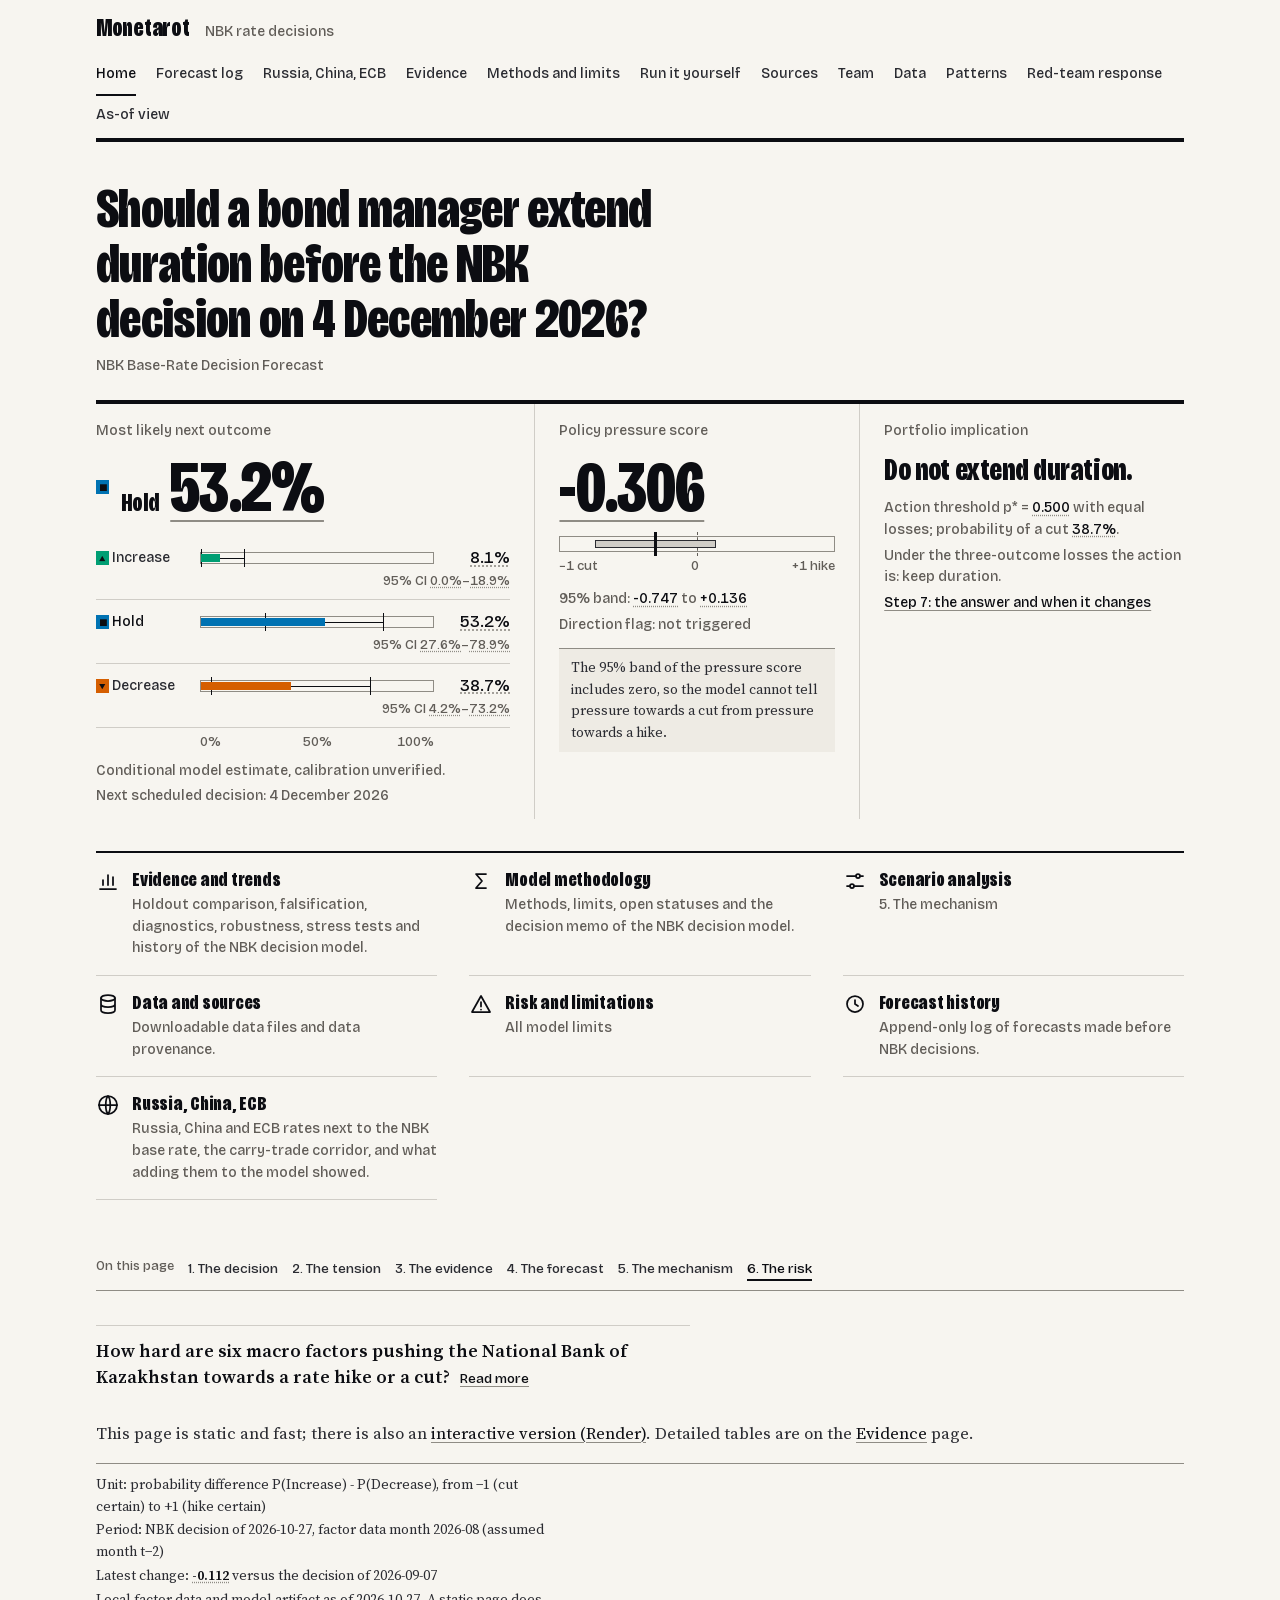
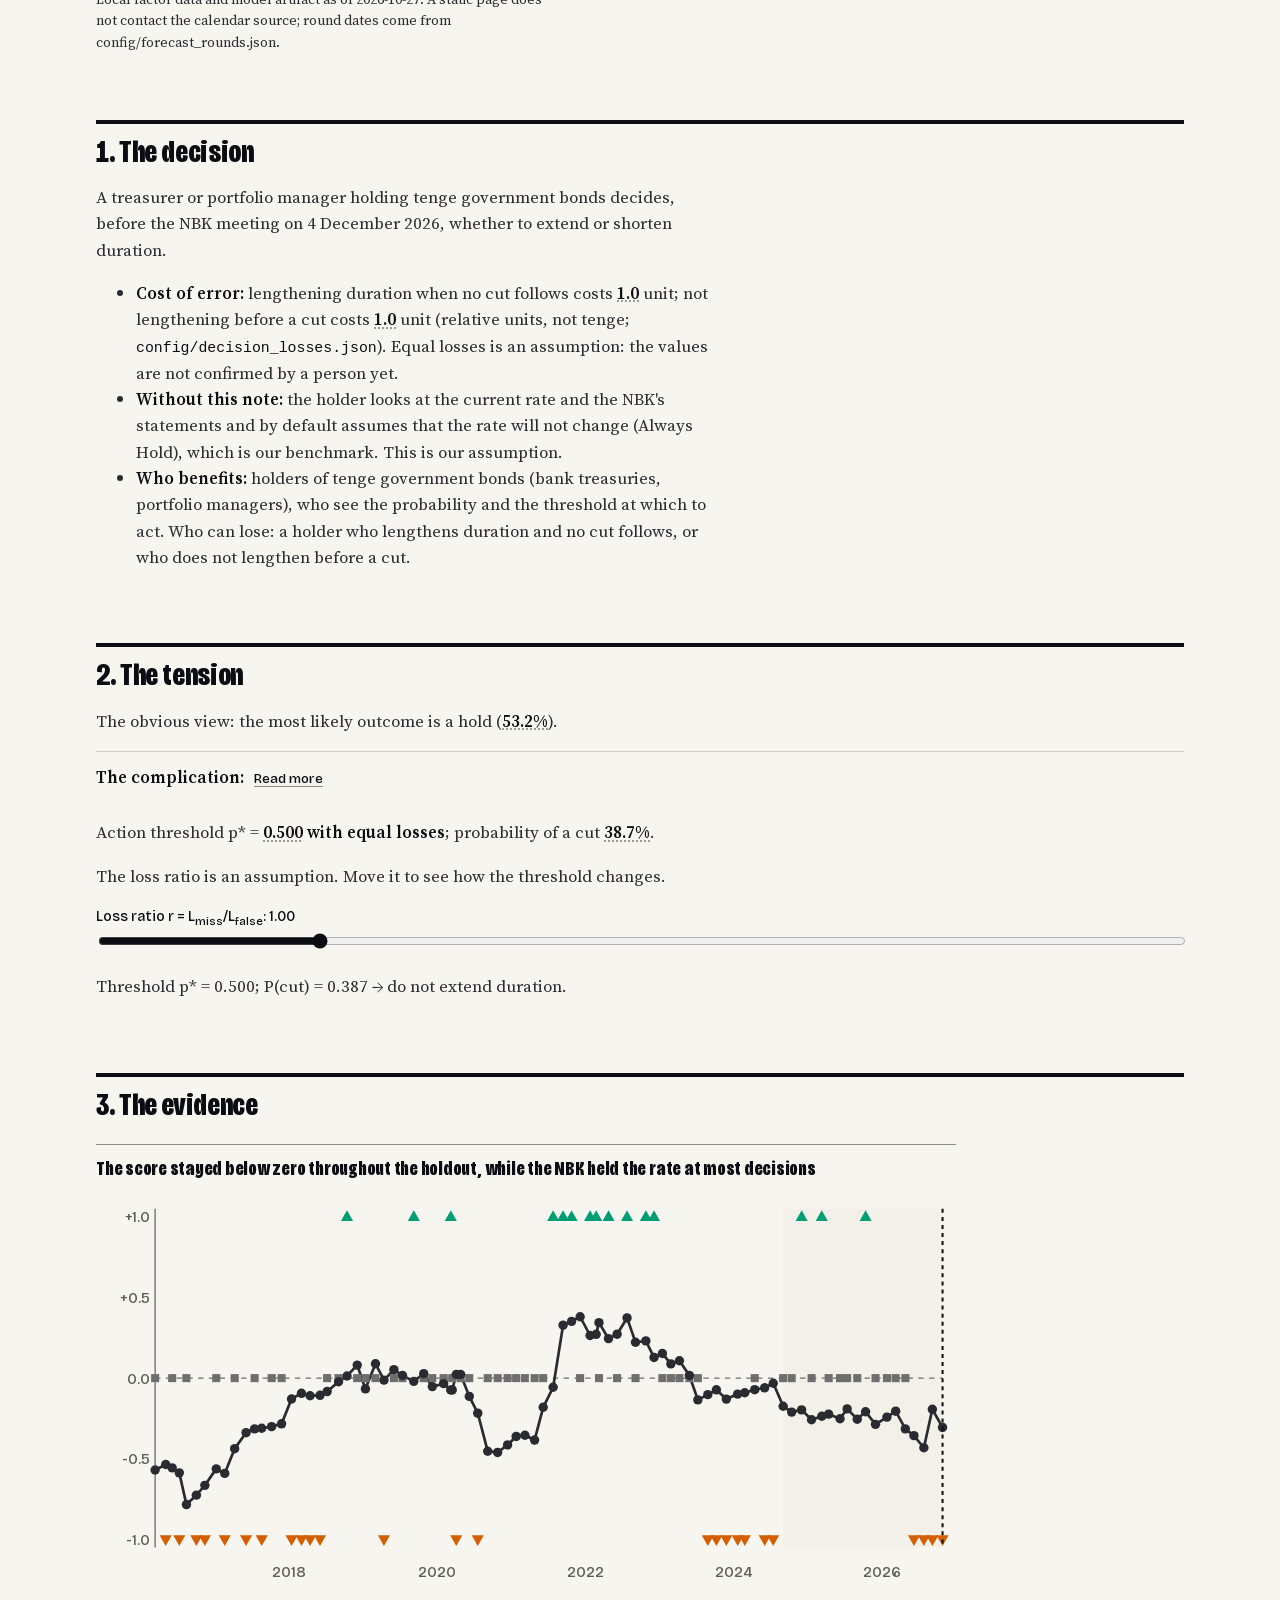
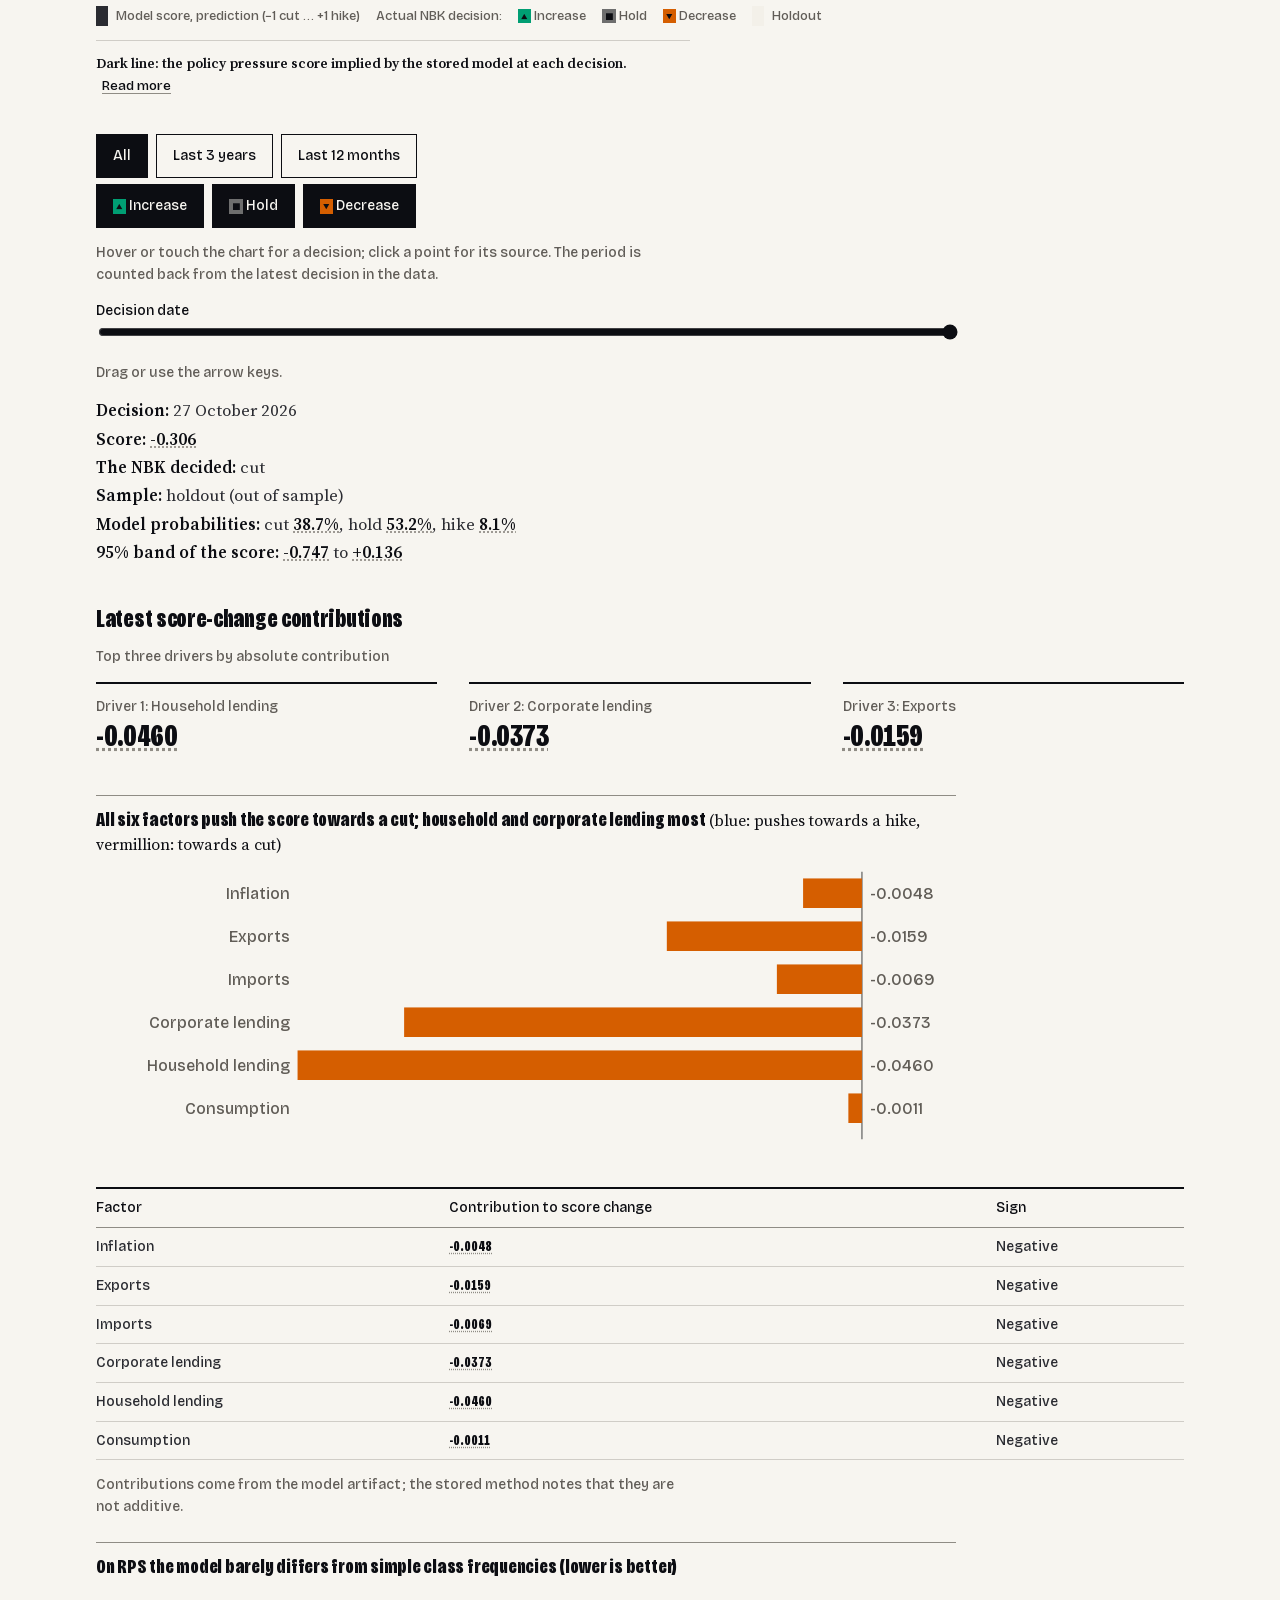
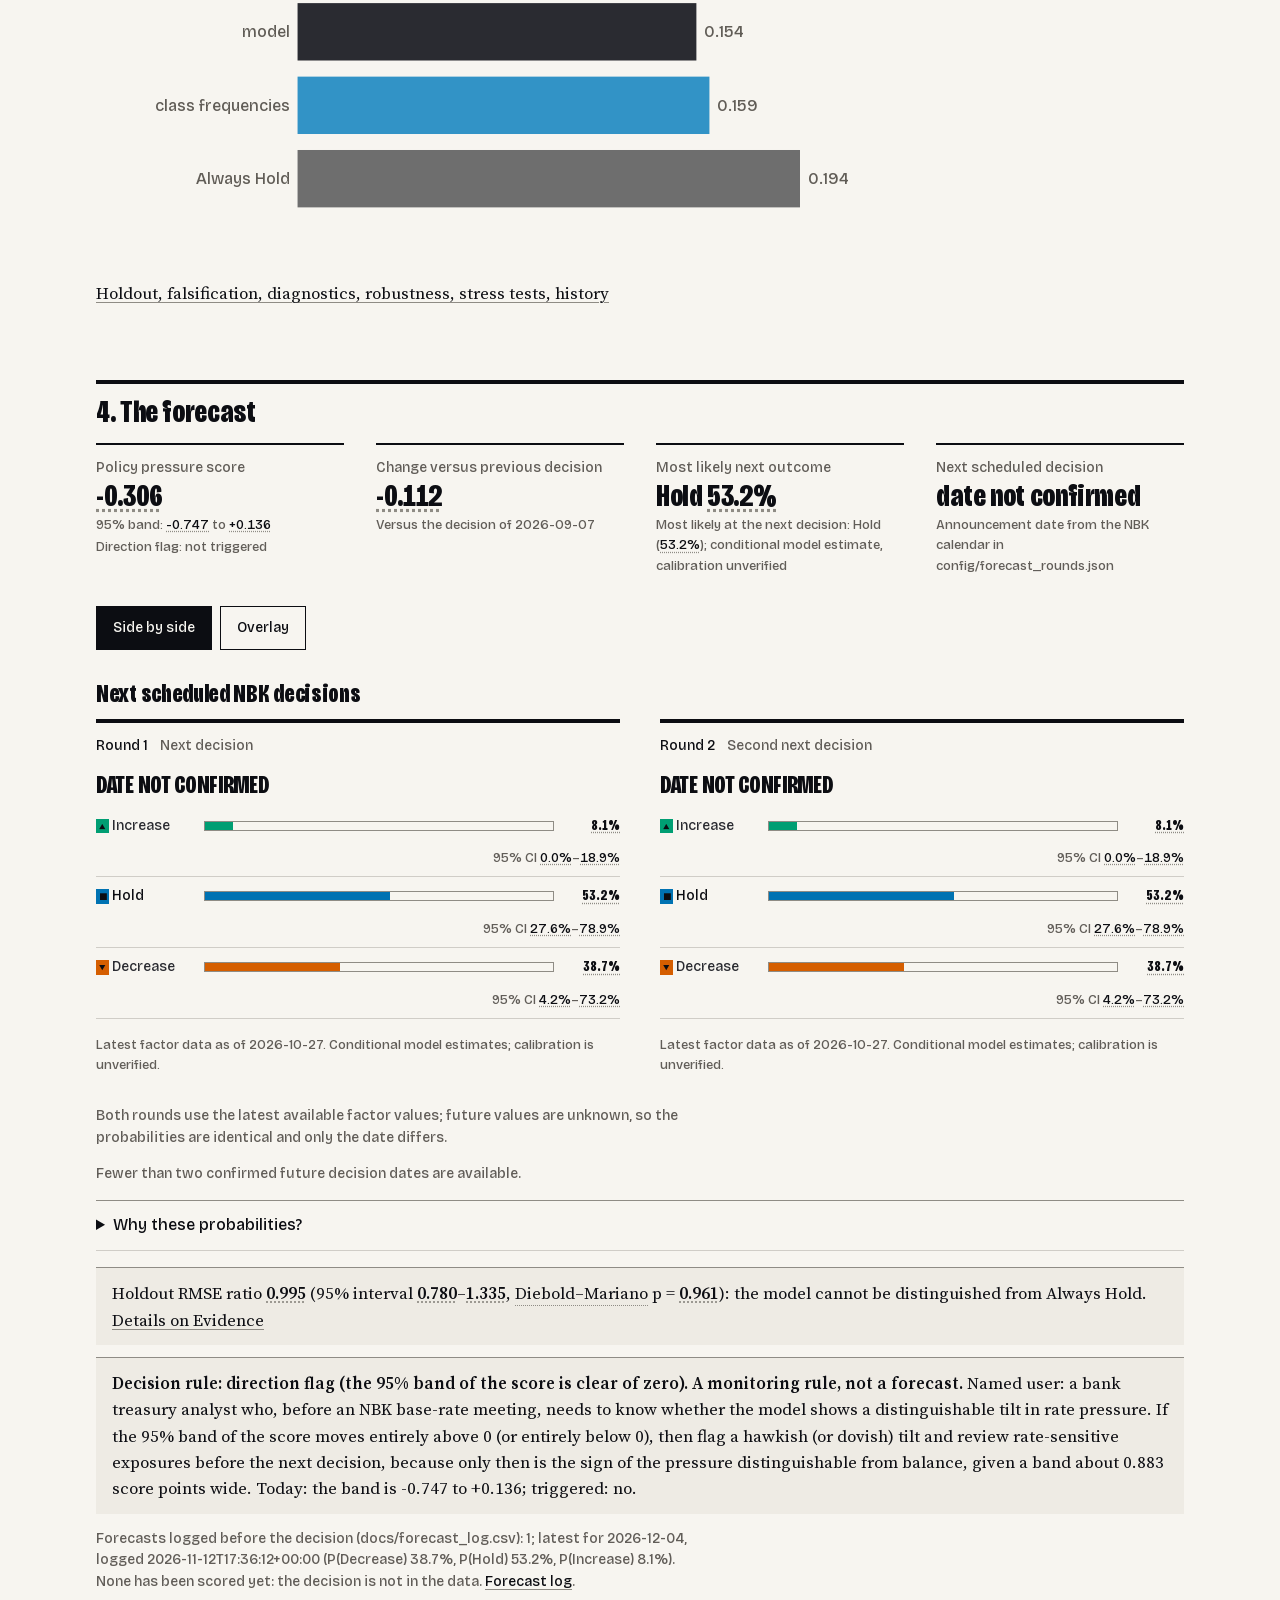
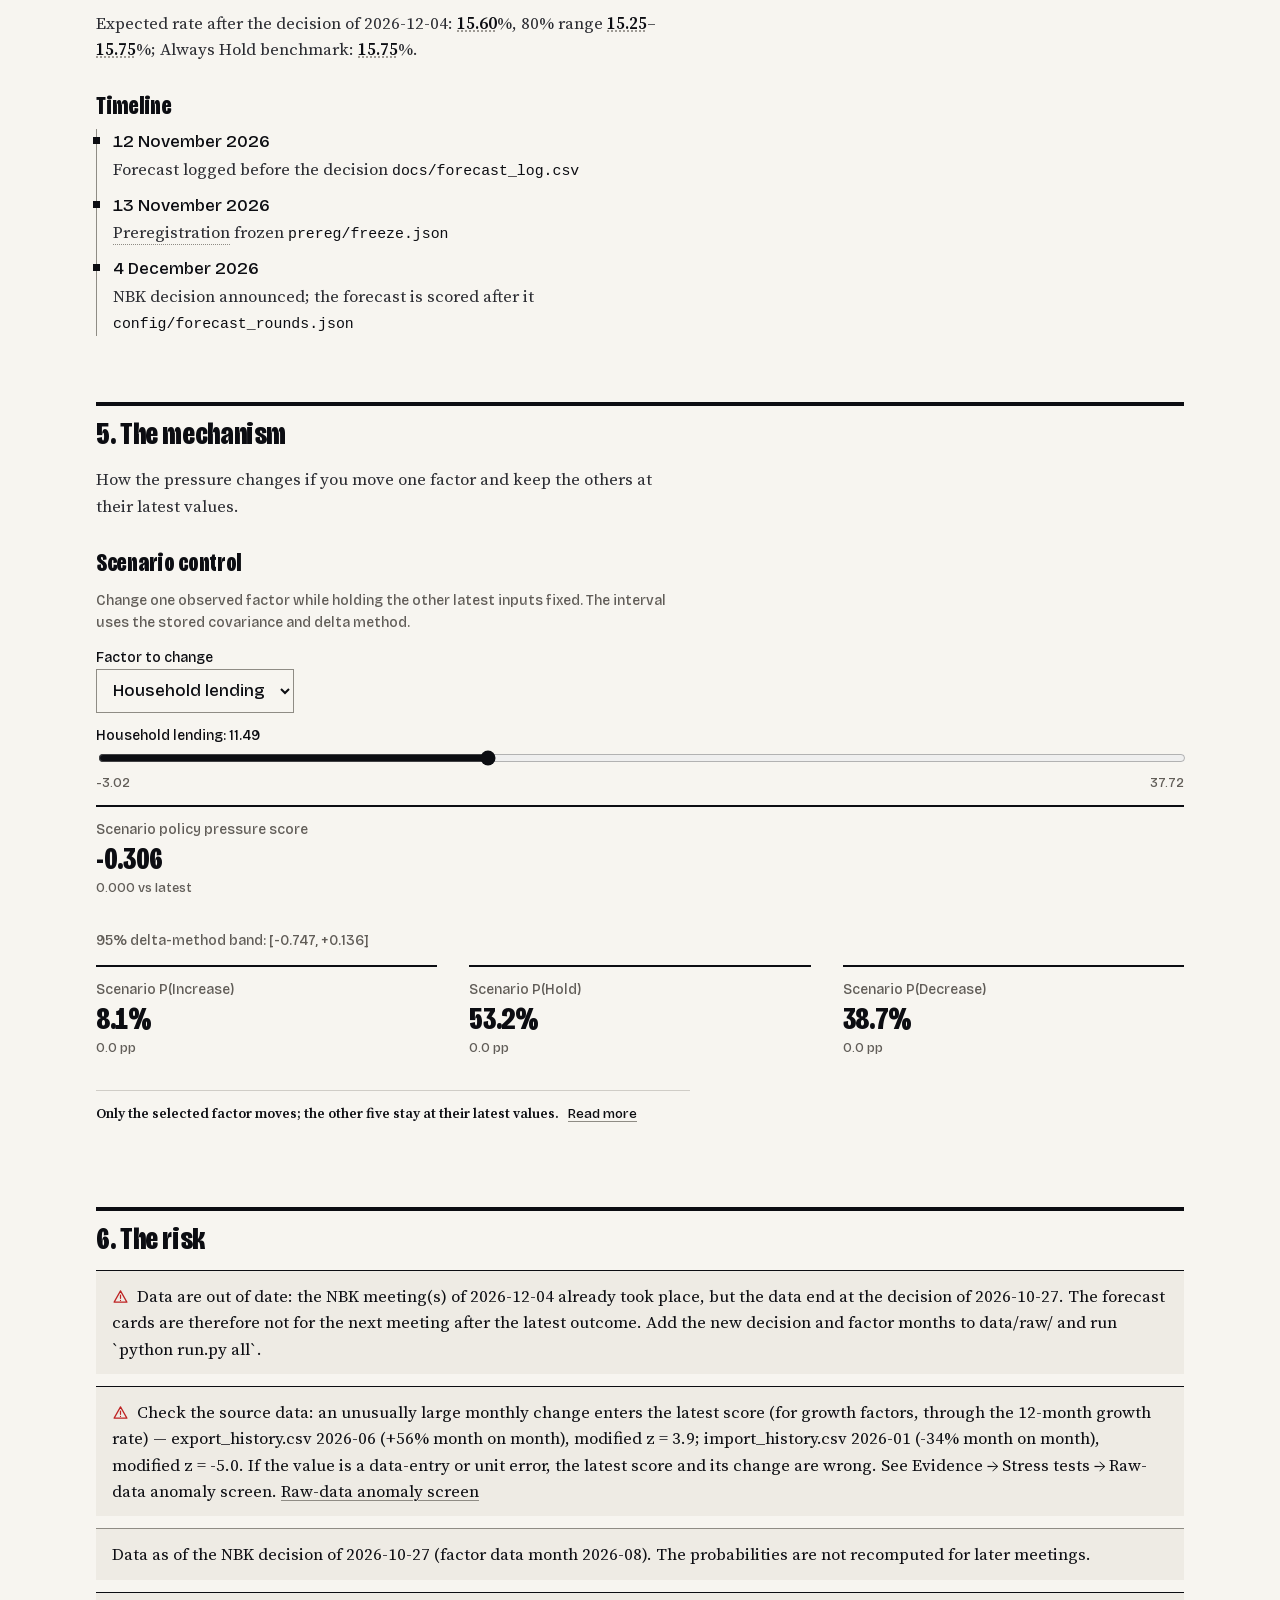
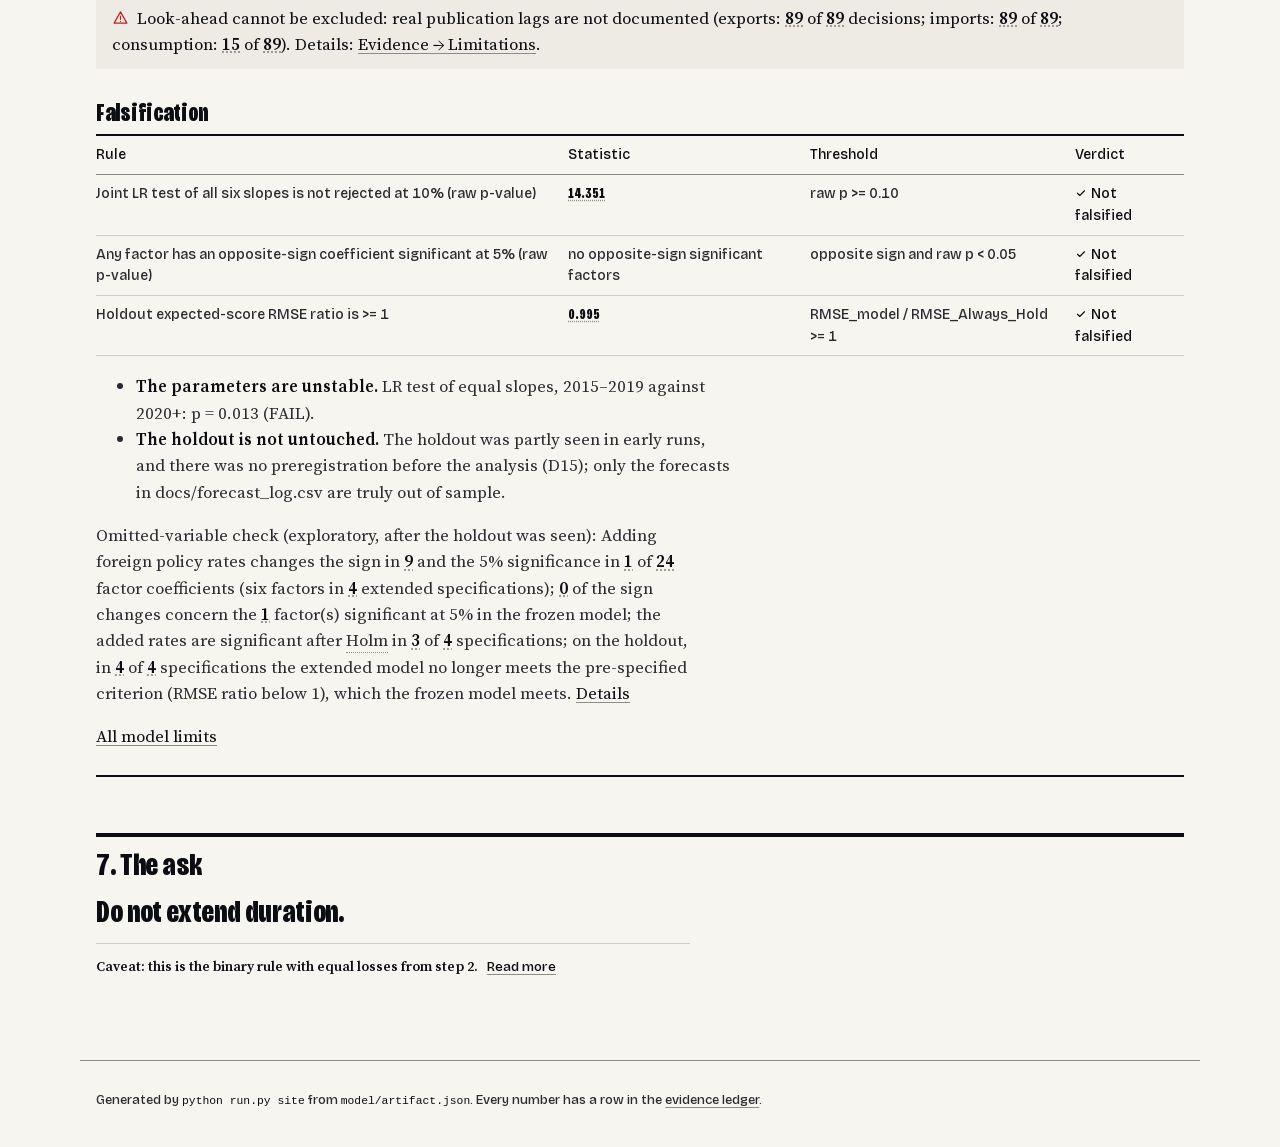
==== commit 6e51792a: "D59: Russia, China, ECB page with partner rates, corridor what-if, event table" ====
--- a/site/index.html
+++ b/site/index.html
@@ -2,7 +2,7 @@
 <html lang="en"><head><meta charset="utf-8"><meta name="viewport" content="width=device-width, initial-scale=1">
 <title>Home · Monetarot</title><meta name="description" content="Should a bond manager extend duration before the next National Bank of Kazakhstan rate decision? Forecast, evidence and risks.">
 <link rel="icon" href="data:,"><link rel="stylesheet" href="assets/style.css"></head>
-<body><header><p class="brand"><span class="brand-name">Monetarot</span> <span class="brand-desc">NBK rate decisions</span></p><nav aria-label="Site sections"><a href="index.html" aria-current="page">Home</a> <a href="evidence.html">Evidence</a> <a href="methods.html">Methods and limits</a> <a href="run.html">Run it yourself</a> <a href="sources.html">Sources</a> <a href="team.html">Team</a> <a href="data.html">Data</a> <a href="patterns.html">Patterns</a> <a href="corridor.html">Corridor</a> <a href="forecasts.html">Forecast log</a> <a href="redteam.html">Red-team response</a> <a href="asof.html">As-of view</a></nav></header>
+<body><header><p class="brand"><span class="brand-name">Monetarot</span> <span class="brand-desc">NBK rate decisions</span></p><nav aria-label="Site sections"><a href="index.html" aria-current="page">Home</a> <a href="forecasts.html">Forecast log</a> <a href="corridor.html">Russia, China, ECB</a> <a href="evidence.html">Evidence</a> <a href="methods.html">Methods and limits</a> <a href="run.html">Run it yourself</a> <a href="sources.html">Sources</a> <a href="team.html">Team</a> <a href="data.html">Data</a> <a href="patterns.html">Patterns</a> <a href="redteam.html">Red-team response</a> <a href="asof.html">As-of view</a></nav></header>
 <main>
 <section class="lead" id="top">
 <h1>Should a bond manager extend duration before the NBK decision on 4 December 2026?</h1>
@@ -27,7 +27,7 @@
 <p class="m-cap">Under the three-outcome losses the action is: keep duration.</p>
 <p class="m-cap"><a href="#step-7">Step 7: the answer and when it changes</a></p></div>
 </div>
-<div class="research" role="group" aria-label="Research sections"><ul><li><a class="r-link" href="evidence.html"><span class="r-icon r-icon-evidence" aria-hidden="true"></span><span class="r-title">Evidence and trends</span><span class="r-desc">Holdout comparison, falsification, diagnostics, robustness, stress tests and history of the NBK decision model.</span></a></li><li><a class="r-link" href="methods.html"><span class="r-icon r-icon-methods" aria-hidden="true"></span><span class="r-title">Model methodology</span><span class="r-desc">Methods, limits, open statuses and the decision memo of the NBK decision model.</span></a></li><li><a class="r-link" href="#step-5"><span class="r-icon r-icon-scenario" aria-hidden="true"></span><span class="r-title">Scenario analysis</span><span class="r-desc">5. The mechanism</span></a></li><li><a class="r-link" href="data.html"><span class="r-icon r-icon-data" aria-hidden="true"></span><span class="r-title">Data and sources</span><span class="r-desc">Downloadable data files and data provenance.</span></a></li><li><a class="r-link" href="methods.html#limits"><span class="r-icon r-icon-risk" aria-hidden="true"></span><span class="r-title">Risk and limitations</span><span class="r-desc">All model limits</span></a></li><li><a class="r-link" href="forecasts.html"><span class="r-icon r-icon-history" aria-hidden="true"></span><span class="r-title">Forecast history</span><span class="r-desc">Append-only log of forecasts made before NBK decisions.</span></a></li></ul></div></section>
+<div class="research" role="group" aria-label="Research sections"><ul><li><a class="r-link" href="evidence.html"><span class="r-icon r-icon-evidence" aria-hidden="true"></span><span class="r-title">Evidence and trends</span><span class="r-desc">Holdout comparison, falsification, diagnostics, robustness, stress tests and history of the NBK decision model.</span></a></li><li><a class="r-link" href="methods.html"><span class="r-icon r-icon-methods" aria-hidden="true"></span><span class="r-title">Model methodology</span><span class="r-desc">Methods, limits, open statuses and the decision memo of the NBK decision model.</span></a></li><li><a class="r-link" href="#step-5"><span class="r-icon r-icon-scenario" aria-hidden="true"></span><span class="r-title">Scenario analysis</span><span class="r-desc">5. The mechanism</span></a></li><li><a class="r-link" href="data.html"><span class="r-icon r-icon-data" aria-hidden="true"></span><span class="r-title">Data and sources</span><span class="r-desc">Downloadable data files and data provenance.</span></a></li><li><a class="r-link" href="methods.html#limits"><span class="r-icon r-icon-risk" aria-hidden="true"></span><span class="r-title">Risk and limitations</span><span class="r-desc">All model limits</span></a></li><li><a class="r-link" href="forecasts.html"><span class="r-icon r-icon-history" aria-hidden="true"></span><span class="r-title">Forecast history</span><span class="r-desc">Append-only log of forecasts made before NBK decisions.</span></a></li><li><a class="r-link" href="corridor.html"><span class="r-icon r-icon-partners" aria-hidden="true"></span><span class="r-title">Russia, China, ECB</span><span class="r-desc">Russia, China and ECB rates next to the NBK base rate, the carry-trade corridor, and what adding them to the model showed.</span></a></li></ul></div></section>
 <nav class="onpage" aria-label="On this page"><p class="onpage-title">On this page</p><ul><li><a href="#step-1">1. The decision</a></li><li><a href="#step-2">2. The tension</a></li><li><a href="#step-3">3. The evidence</a></li><li><a href="#step-4">4. The forecast</a></li><li><a href="#step-5">5. The mechanism</a></li><li><a href="#step-6">6. The risk</a></li></ul></nav>
 <section class="lead-notes" id="overview"><p class="read-card summary"><span class="card-head">How hard are six macro factors pushing the National Bank of Kazakhstan towards a rate hike or a cut?</span> <span class="card-rest">Read-only view of a fitted ordered-logit model; nothing is re-estimated here. The forecast is turned into a duration decision with an explicit loss function, and the holdout comparison with <span class="gloss" tabindex="0" aria-describedby="gloss-always-hold">Always Hold<span class="gloss-tip" role="tooltip" id="gloss-always-hold">The benchmark that predicts no change in the base rate at every decision.</span></span> is shown as prominently as the forecast.</span></p>
 <p class="links">This page is static and fast; there is also an <a id="render-link" href="https://monetarot.onrender.com/">interactive version (Render)</a>. Detailed tables are on the <a href="evidence.html">Evidence</a> page.</p>
--- a/site/assets/style.css
+++ b/site/assets/style.css
@@ -211,6 +211,7 @@
   --mask-data: url("data:image/svg+xml,<svg xmlns='http://www.w3.org/2000/svg' viewBox='0 0 24 24' fill='none' stroke='black' stroke-width='1.75' stroke-linecap='round' stroke-linejoin='round'><ellipse cx='12' cy='6' rx='7' ry='3'/><path d='M5 6v12c0 1.7 3.1 3 7 3s7-1.3 7-3V6M5 12c0 1.7 3.1 3 7 3s7-1.3 7-3'/></svg>");
   --mask-risk: url("data:image/svg+xml,<svg xmlns='http://www.w3.org/2000/svg' viewBox='0 0 24 24' fill='none' stroke='black' stroke-width='1.75' stroke-linecap='round' stroke-linejoin='round'><path d='M12 4 3 20h18L12 4zM12 10v4.5M12 17.5v.01'/></svg>");
   --mask-history: url("data:image/svg+xml,<svg xmlns='http://www.w3.org/2000/svg' viewBox='0 0 24 24' fill='none' stroke='black' stroke-width='1.75' stroke-linecap='round' stroke-linejoin='round'><circle cx='12' cy='12' r='8'/><path d='M12 8v4l3 2'/></svg>");
+  --mask-partners: url("data:image/svg+xml,<svg xmlns='http://www.w3.org/2000/svg' viewBox='0 0 24 24' fill='none' stroke='black' stroke-width='1.75' stroke-linecap='round' stroke-linejoin='round'><circle cx='12' cy='12' r='9'/><path d='M3 12h18M12 3c3 3 3 15 0 18M12 3c-3 3-3 15 0 18'/></svg>");
   --mask-info: url("data:image/svg+xml,<svg xmlns='http://www.w3.org/2000/svg' viewBox='0 0 24 24' fill='none' stroke='black' stroke-width='2' stroke-linecap='round'><circle cx='12' cy='12' r='8'/><path d='M12 11v5M12 8v.01'/></svg>");
   --mask-check: url("data:image/svg+xml,<svg xmlns='http://www.w3.org/2000/svg' viewBox='0 0 24 24' fill='none' stroke='black' stroke-width='2.25' stroke-linecap='round' stroke-linejoin='round'><path d='M5 12.5l4.5 4.5L19 7.5'/></svg>");
   --mask-cross: url("data:image/svg+xml,<svg xmlns='http://www.w3.org/2000/svg' viewBox='0 0 24 24' fill='none' stroke='black' stroke-width='2.25' stroke-linecap='round'><path d='M6 6l12 12M18 6 6 18'/></svg>");
@@ -318,6 +319,7 @@
 .r-icon-data { -webkit-mask-image: var(--mask-data); mask-image: var(--mask-data); }
 .r-icon-risk { -webkit-mask-image: var(--mask-risk); mask-image: var(--mask-risk); }
 .r-icon-history { -webkit-mask-image: var(--mask-history); mask-image: var(--mask-history); }
+.r-icon-partners { -webkit-mask-image: var(--mask-partners); mask-image: var(--mask-partners); }
 .r-title { font-family: var(--font-display); font-weight: var(--display-weight); letter-spacing: var(--tracking-display); font-size: var(--text-lg); line-height: 1.05; color: var(--color-ink); }
 .r-desc { font-size: var(--text-sm); }
 .lead-notes { padding-top: 8px; }
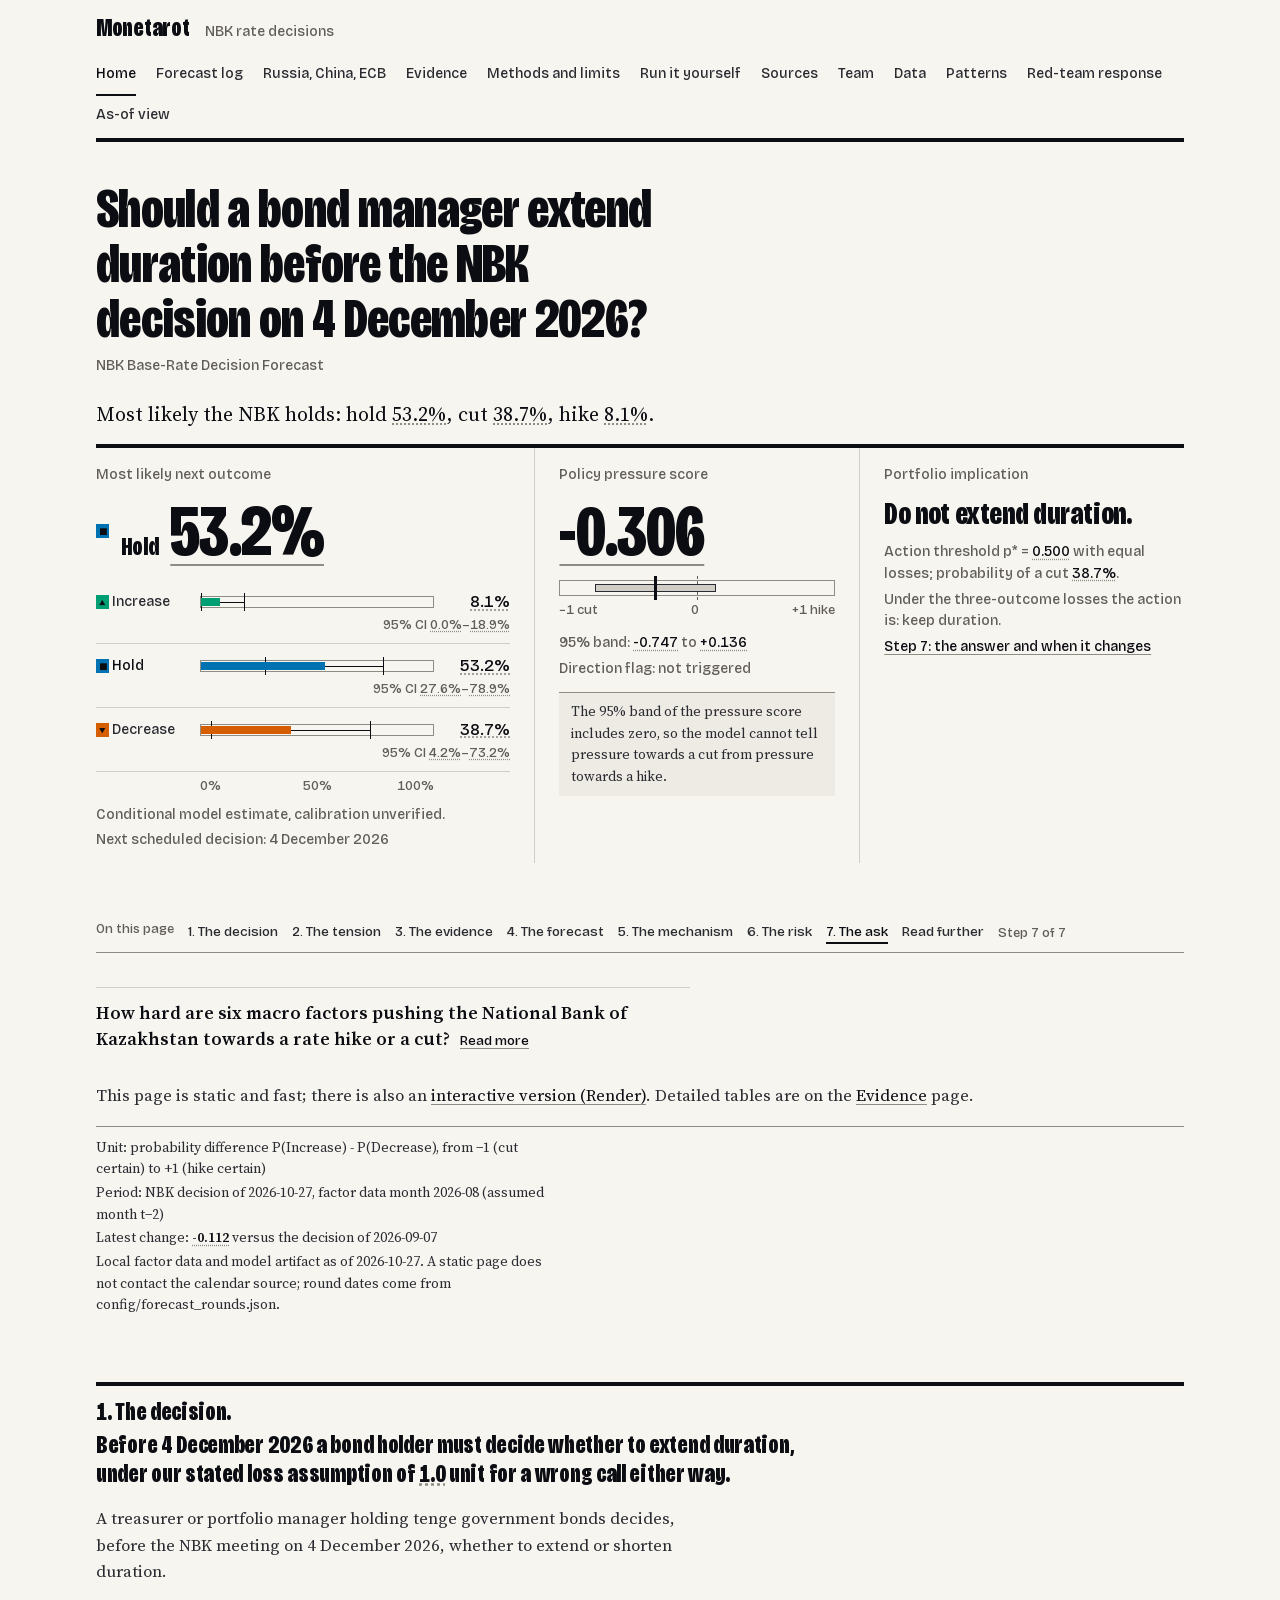
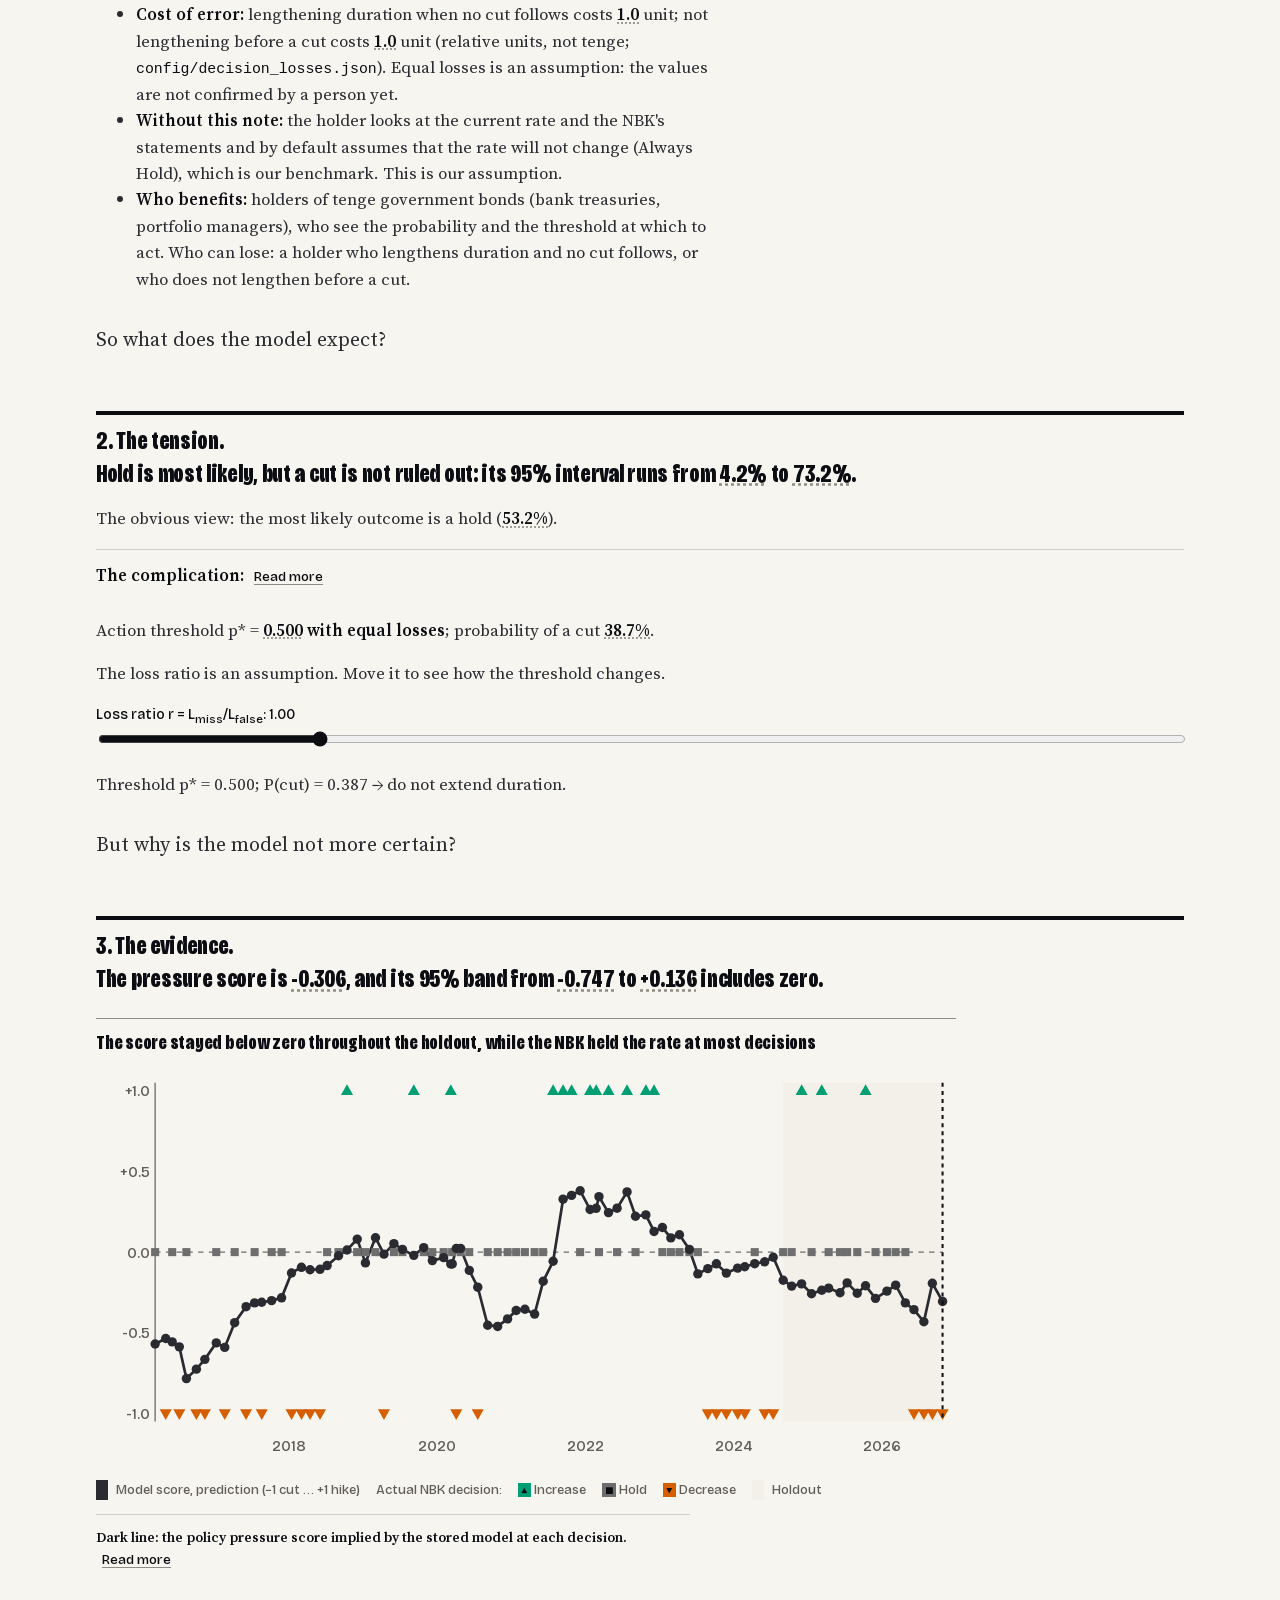
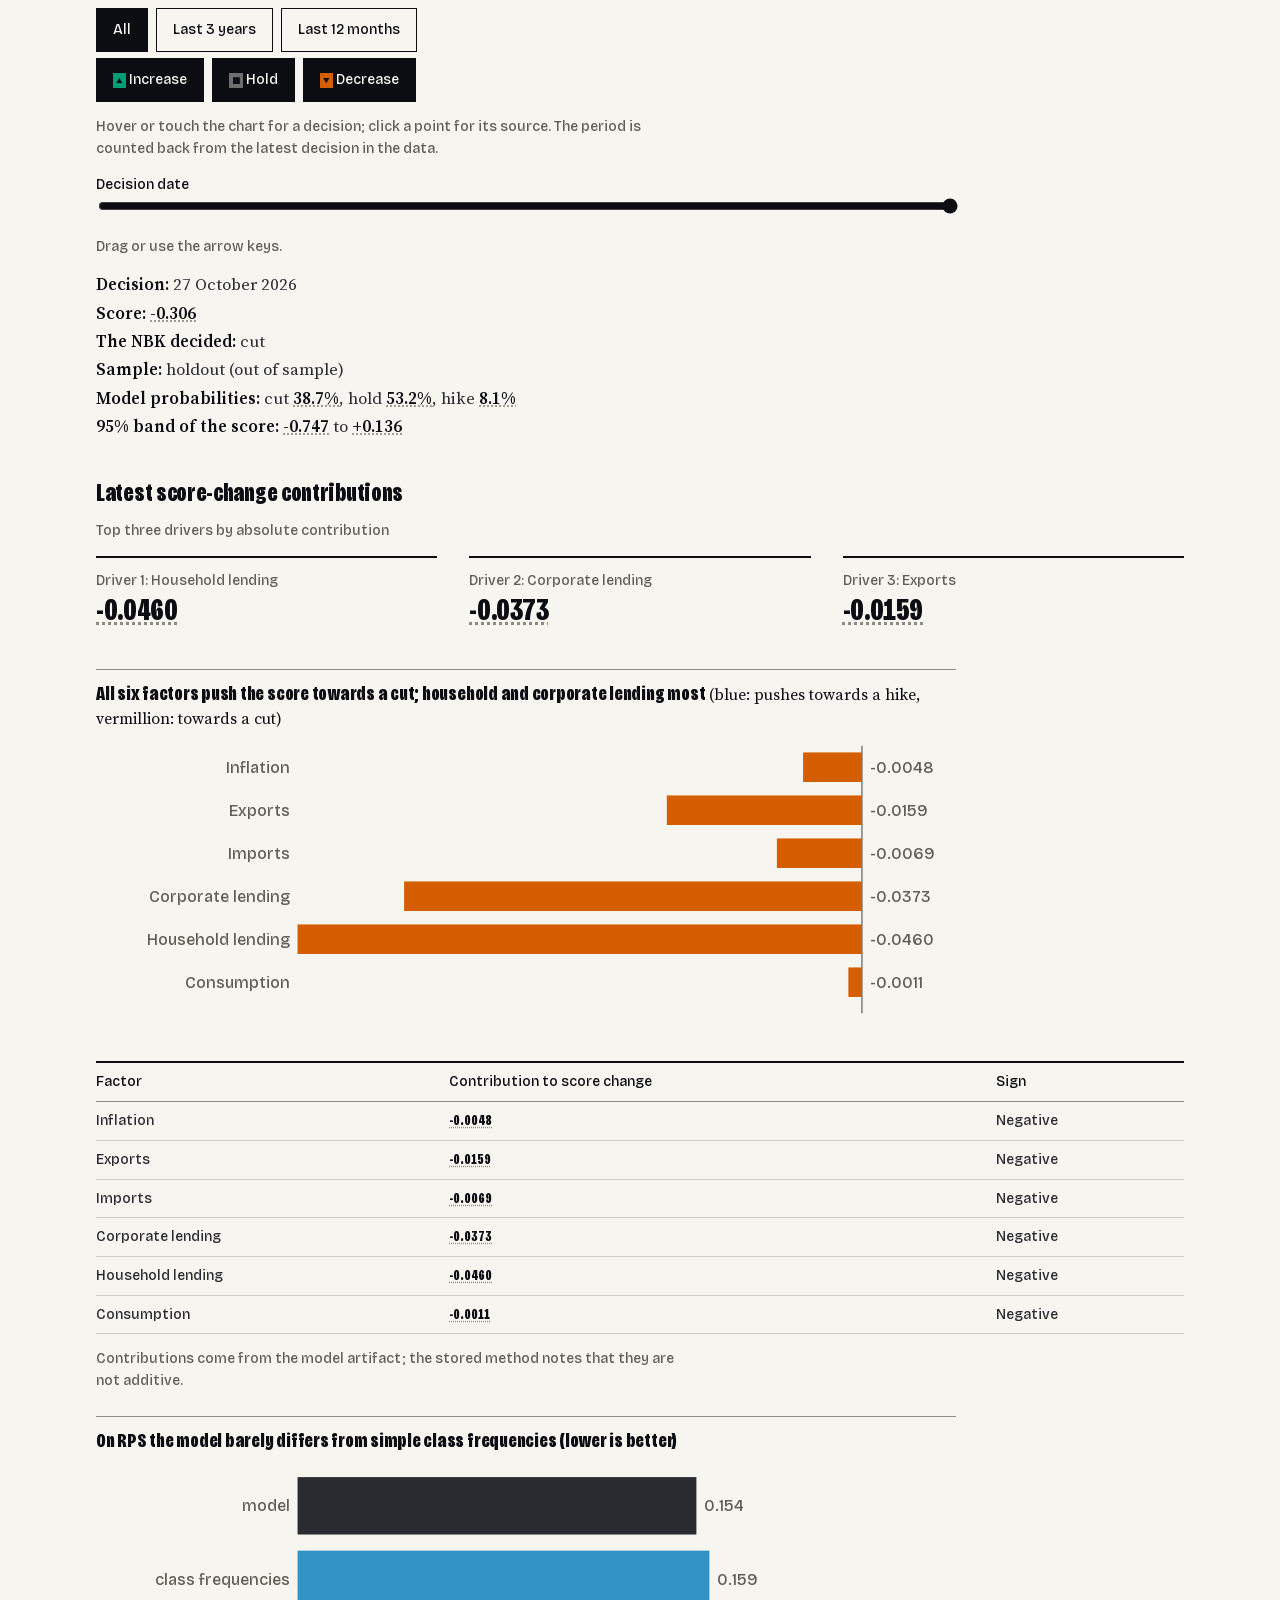
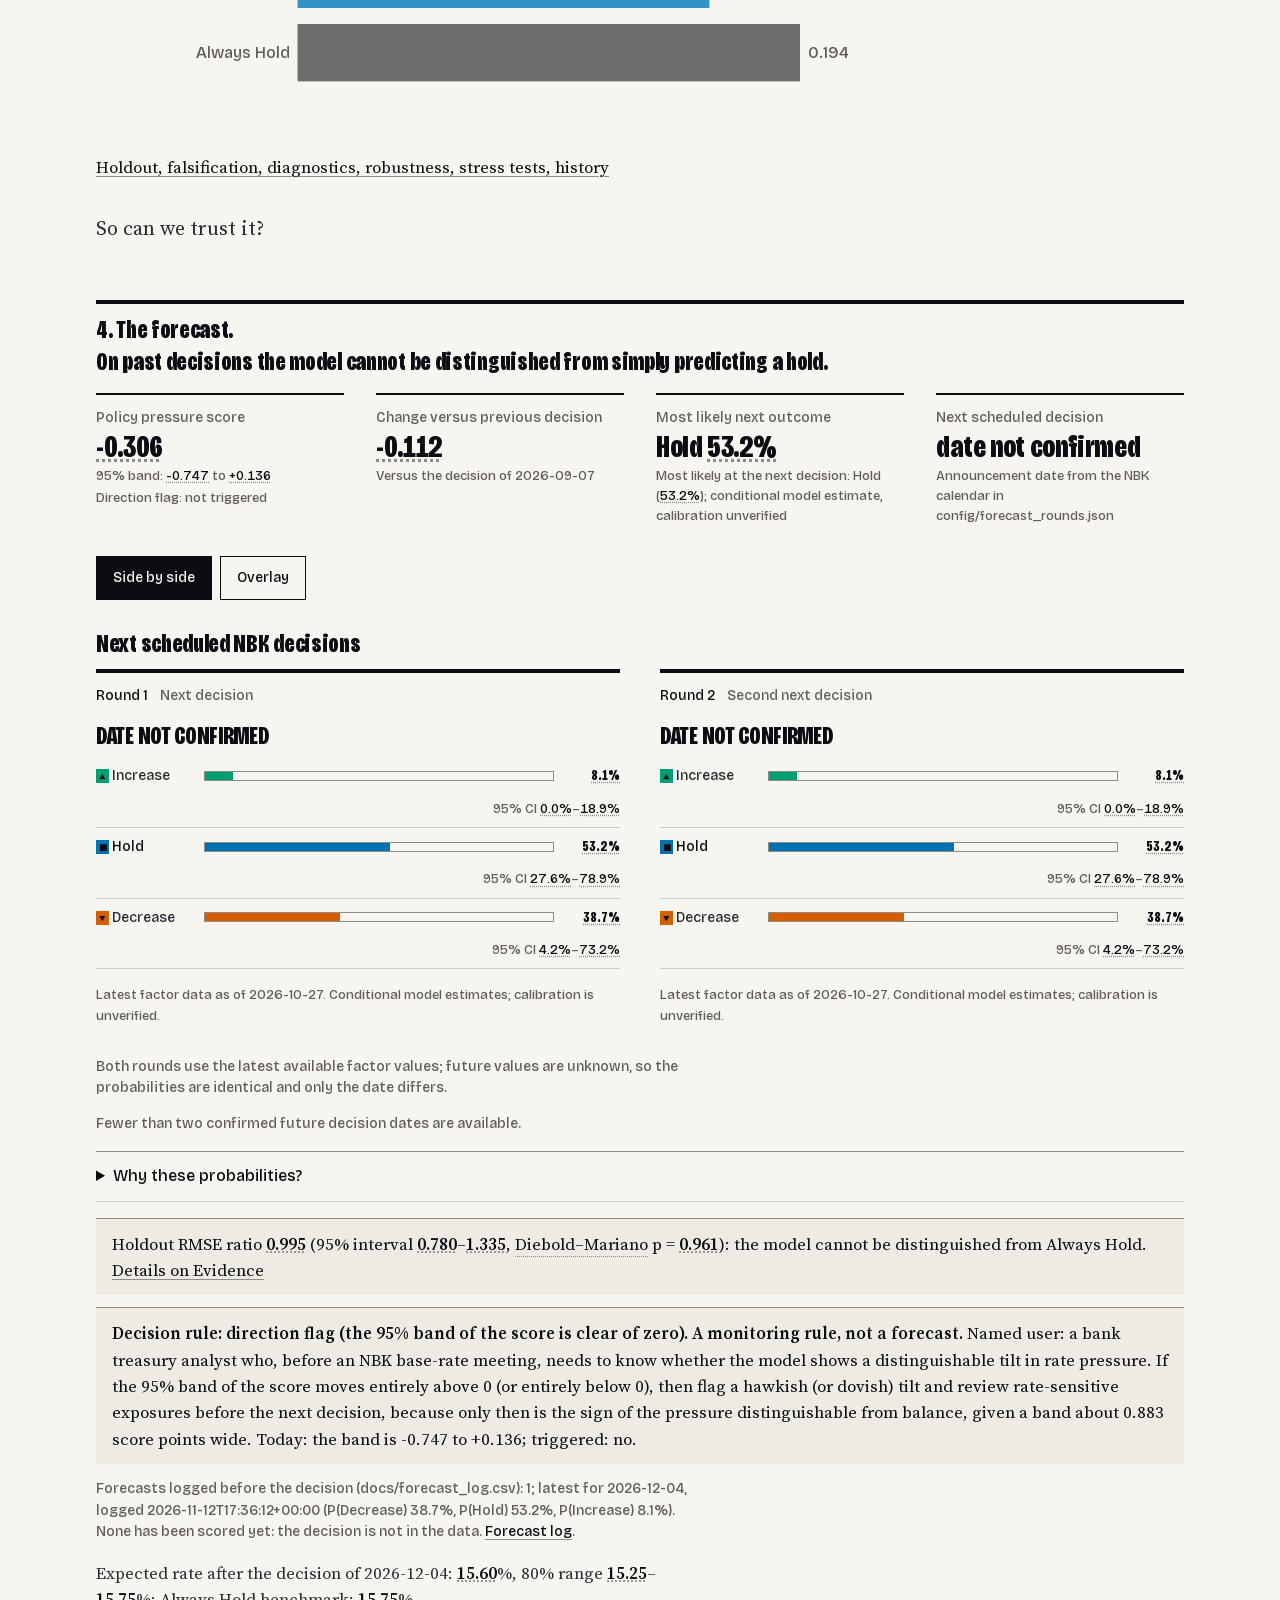
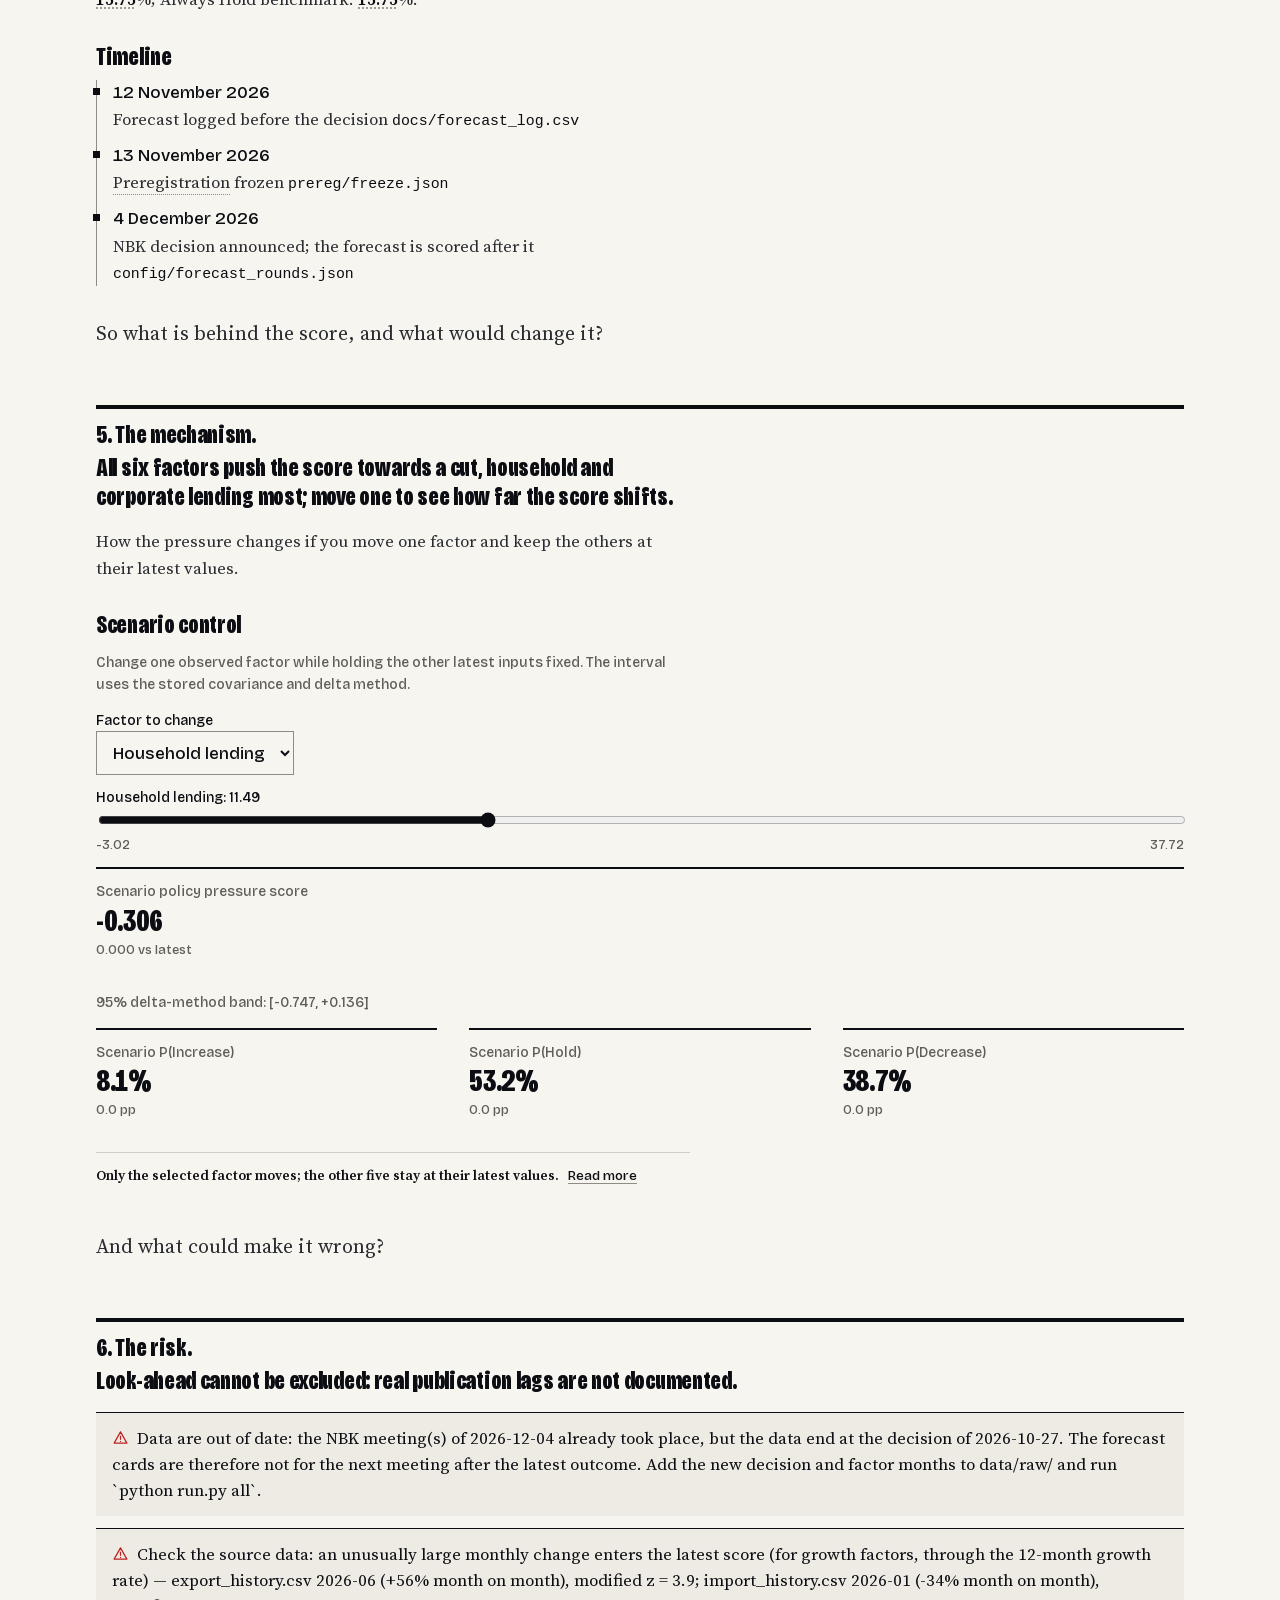
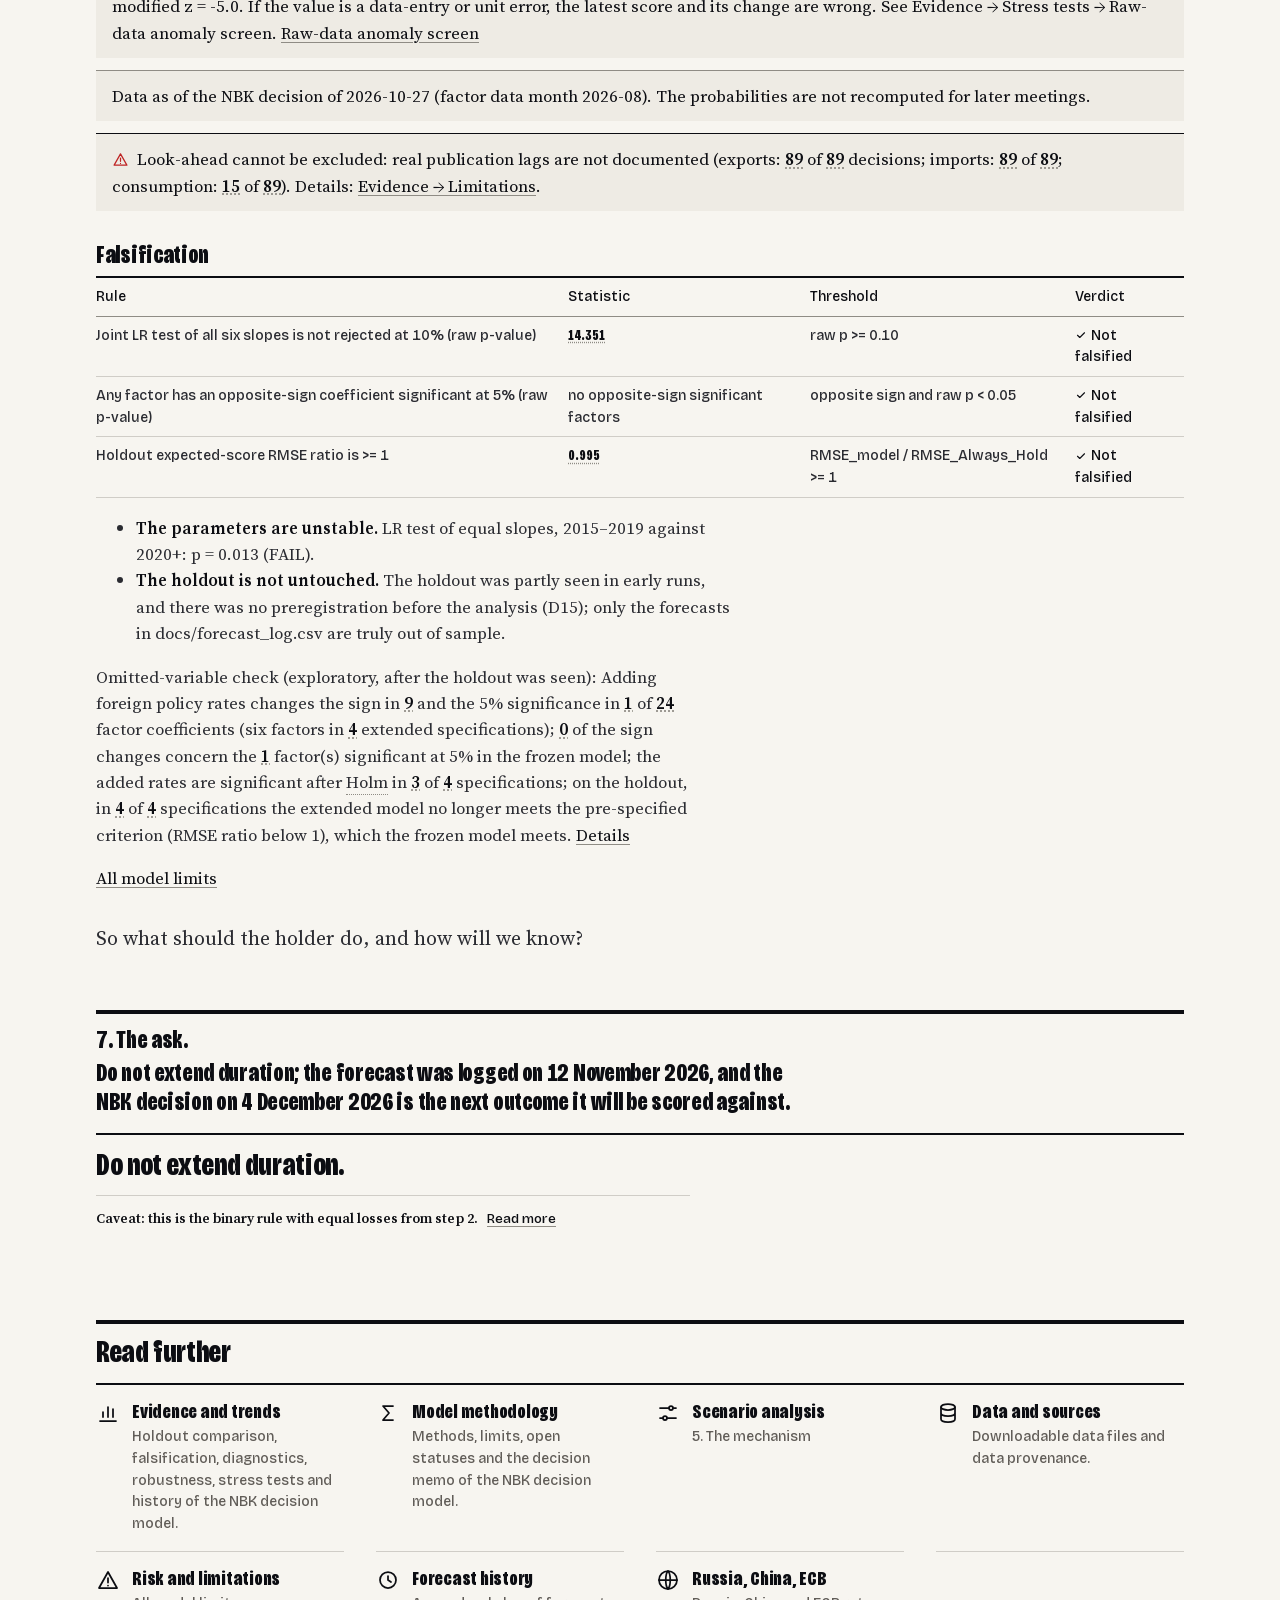
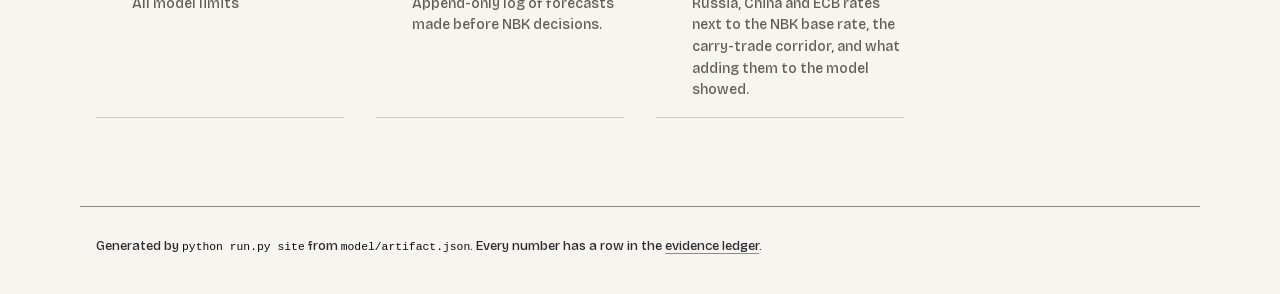
==== commit ec4944a7: "D60: home page as a story (headlines, connectors, step counter)" ====
--- a/site/index.html
+++ b/site/index.html
@@ -7,6 +7,7 @@
 <section class="lead" id="top">
 <h1>Should a bond manager extend duration before the NBK decision on 4 December 2026?</h1>
 <p class="kicker">NBK Base-Rate Decision Forecast</p>
+<p class="story-answer" id="story-answer">Most likely the NBK holds: hold <span class="num" data-ledger="dashboard:probabilities/Hold">53.2%</span>, cut <span class="num" data-ledger="dashboard:probabilities/Decrease">38.7%</span>, hike <span class="num" data-ledger="dashboard:probabilities/Increase">8.1%</span>.</p>
 <div class="desk" id="desk">
 <div class="desk-panel desk-outcome"><p class="panel-label">Most likely next outcome</p>
 <p class="desk-figure"><span aria-hidden="true" class="mark tone-hold">■</span> <span class="desk-class">Hold</span>
@@ -26,26 +27,25 @@
 <p class="m-cap">Action threshold p* = <span class="num" data-ledger="decision:binary_threshold_p_cut">0.500</span> with equal losses; probability of a cut <span class="num" data-ledger="decision:p_cut">38.7%</span>.</p>
 <p class="m-cap">Under the three-outcome losses the action is: keep duration.</p>
 <p class="m-cap"><a href="#step-7">Step 7: the answer and when it changes</a></p></div>
-</div>
-<div class="research" role="group" aria-label="Research sections"><ul><li><a class="r-link" href="evidence.html"><span class="r-icon r-icon-evidence" aria-hidden="true"></span><span class="r-title">Evidence and trends</span><span class="r-desc">Holdout comparison, falsification, diagnostics, robustness, stress tests and history of the NBK decision model.</span></a></li><li><a class="r-link" href="methods.html"><span class="r-icon r-icon-methods" aria-hidden="true"></span><span class="r-title">Model methodology</span><span class="r-desc">Methods, limits, open statuses and the decision memo of the NBK decision model.</span></a></li><li><a class="r-link" href="#step-5"><span class="r-icon r-icon-scenario" aria-hidden="true"></span><span class="r-title">Scenario analysis</span><span class="r-desc">5. The mechanism</span></a></li><li><a class="r-link" href="data.html"><span class="r-icon r-icon-data" aria-hidden="true"></span><span class="r-title">Data and sources</span><span class="r-desc">Downloadable data files and data provenance.</span></a></li><li><a class="r-link" href="methods.html#limits"><span class="r-icon r-icon-risk" aria-hidden="true"></span><span class="r-title">Risk and limitations</span><span class="r-desc">All model limits</span></a></li><li><a class="r-link" href="forecasts.html"><span class="r-icon r-icon-history" aria-hidden="true"></span><span class="r-title">Forecast history</span><span class="r-desc">Append-only log of forecasts made before NBK decisions.</span></a></li><li><a class="r-link" href="corridor.html"><span class="r-icon r-icon-partners" aria-hidden="true"></span><span class="r-title">Russia, China, ECB</span><span class="r-desc">Russia, China and ECB rates next to the NBK base rate, the carry-trade corridor, and what adding them to the model showed.</span></a></li></ul></div></section>
-<nav class="onpage" aria-label="On this page"><p class="onpage-title">On this page</p><ul><li><a href="#step-1">1. The decision</a></li><li><a href="#step-2">2. The tension</a></li><li><a href="#step-3">3. The evidence</a></li><li><a href="#step-4">4. The forecast</a></li><li><a href="#step-5">5. The mechanism</a></li><li><a href="#step-6">6. The risk</a></li></ul></nav>
+</div></section>
+<nav class="onpage" aria-label="On this page"><p class="onpage-title">On this page</p><ul><li><a href="#step-1">1. The decision</a></li><li><a href="#step-2">2. The tension</a></li><li><a href="#step-3">3. The evidence</a></li><li><a href="#step-4">4. The forecast</a></li><li><a href="#step-5">5. The mechanism</a></li><li><a href="#step-6">6. The risk</a></li><li><a href="#step-7">7. The ask</a></li><li><a href="#read-further">Read further</a></li></ul></nav>
 <section class="lead-notes" id="overview"><p class="read-card summary"><span class="card-head">How hard are six macro factors pushing the National Bank of Kazakhstan towards a rate hike or a cut?</span> <span class="card-rest">Read-only view of a fitted ordered-logit model; nothing is re-estimated here. The forecast is turned into a duration decision with an explicit loss function, and the holdout comparison with <span class="gloss" tabindex="0" aria-describedby="gloss-always-hold">Always Hold<span class="gloss-tip" role="tooltip" id="gloss-always-hold">The benchmark that predicts no change in the base rate at every decision.</span></span> is shown as prominently as the forecast.</span></p>
 <p class="links">This page is static and fast; there is also an <a id="render-link" href="https://monetarot.onrender.com/">interactive version (Render)</a>. Detailed tables are on the <a href="evidence.html">Evidence</a> page.</p>
 <div class="context" id="context"><p>Unit: probability difference P(Increase) - P(Decrease), from −1 (cut certain) to +1 (hike certain)</p>
 <p>Period: NBK decision of 2026-10-27, factor data month 2026-08 (assumed month t−2)</p>
 <p>Latest change: <span class="num" data-ledger="dashboard:score_change">-0.112</span> versus the decision of 2026-09-07</p>
 <p>Local factor data and model artifact as of 2026-10-27. A static page does not contact the calendar source; round dates come from config/forecast_rounds.json.</p></div></section>
-<section id="step-1"><h2>1. The decision</h2><p>A treasurer or portfolio manager holding tenge government bonds decides, before the NBK meeting on 4 December 2026, whether to extend or shorten duration.</p>
+<section id="step-1"><h2><span class="step-tag">1. The decision.</span> Before 4 December 2026 a bond holder must decide whether to extend duration, under our stated loss assumption of <span class="num" data-ledger="decision:binary_losses/lengthen_but_no_cut">1.0</span> unit for a wrong call either way.</h2><p>A treasurer or portfolio manager holding tenge government bonds decides, before the NBK meeting on 4 December 2026, whether to extend or shorten duration.</p>
 <ul id="usefulness">
 <li><strong>Cost of error:</strong> lengthening duration when no cut follows costs <span class="num" data-ledger="decision:binary_losses/lengthen_but_no_cut">1.0</span> unit; not lengthening before a cut costs <span class="num" data-ledger="decision:binary_losses/not_lengthen_but_cut">1.0</span> unit (relative units, not tenge; <code>config/decision_losses.json</code>). Equal losses is an assumption: the values are not confirmed by a person yet.</li>
 <li><strong>Without this note:</strong> the holder looks at the current rate and the NBK's statements and by default assumes that the rate will not change (Always Hold), which is our benchmark. This is our assumption.</li>
 <li><strong>Who benefits:</strong> holders of tenge government bonds (bank treasuries, portfolio managers), who see the probability and the threshold at which to act. Who can lose: a holder who lengthens duration and no cut follows, or who does not lengthen before a cut.</li>
-</ul></section>
-<section id="step-2"><h2>2. The tension</h2><p>The obvious view: the most likely outcome is a hold (<span class="num" data-ledger="dashboard:probabilities/Hold">53.2%</span>).</p><p class="read-card"><span class="card-head">The complication:</span> <span class="card-rest">the probability of a cut (<span class="num" data-ledger="dashboard:probabilities/Decrease">38.7%</span>) has a 95% interval of <span class="num" data-ledger="dashboard:intervals/Decrease/0">4.2%</span>–<span class="num" data-ledger="dashboard:intervals/Decrease/1">73.2%</span>, and the 95% band of the pressure score (<span class="num" data-ledger="dashboard:band/0">-0.747</span> to <span class="num" data-ledger="dashboard:band/1">+0.136</span>) includes zero, so the model cannot tell pressure towards a cut from pressure towards a hike.</span></p>
-<p>Action threshold p* = <span class="num" data-ledger="decision:binary_threshold_p_cut">0.500</span> <strong>with equal losses</strong>; probability of a cut <span class="num" data-ledger="decision:p_cut">38.7%</span>.</p><p>The loss ratio is an assumption. Move it to see how the threshold changes.</p><label for="ratio">Loss ratio r = L<sub>miss</sub>/L<sub>false</sub>: <output id="ratio-out">1.00</output></label><input id="ratio" type="range" min="0.25" max="4" step="0.05" value="1" data-pcut="0.38682571693731294" aria-label="Loss ratio of a missed cut to a false extension"><p id="ratio-text" aria-live="polite"></p></section>
-<section id="step-3"><h2>3. The evidence</h2><figure id="track-record"><figcaption><strong>The score stayed below zero throughout the holdout, while the NBK held the rate at most decisions</strong></figcaption><svg viewBox="0 0 640 300" role="img" aria-label="Policy pressure score implied by the stored model at each NBK decision (line) and the actual decision (triangle up = hike, square = hold, triangle down = cut); the holdout period is shaded."><title>Policy pressure score implied by the stored model at each NBK decision (line) and the actual decision (triangle up = hike, square = hold, triangle down = cut); the holdout period is shaded.</title><rect x="511.4" y="14" width="118.6" height="252" fill="#F3F0E9"/><line x1="44" y1="140.0" x2="630" y2="140.0" stroke="#6E6E6E" stroke-dasharray="4 4"/><line x1="44" y1="14" x2="44" y2="266" stroke="#6E6E6E"/><text x="40" y="264.0" text-anchor="end" font-size="11" fill="#615D57">-1.0</text><text x="40" y="204.0" text-anchor="end" font-size="11" fill="#615D57">-0.5</text><text x="40" y="144.0" text-anchor="end" font-size="11" fill="#615D57">0.0</text><text x="40" y="84.0" text-anchor="end" font-size="11" fill="#615D57">+0.5</text><text x="40" y="24.0" text-anchor="end" font-size="11" fill="#615D57">+1.0</text><text x="88.1" y="288" text-anchor="middle" font-size="11" fill="#615D57">2017</text><text x="198.4" y="288" text-anchor="middle" font-size="11" fill="#615D57">2019</text><text x="308.9" y="288" text-anchor="middle" font-size="11" fill="#615D57">2021</text><text x="419.2" y="288" text-anchor="middle" font-size="11" fill="#615D57">2023</text><text x="529.7" y="288" text-anchor="middle" font-size="11" fill="#615D57">2025</text><path d="M44.0,208.4 L51.9,204.3 L56.7,206.8 L62.0,210.5 L67.3,234.1 L74.7,227.1 L81.0,219.8 L89.5,207.5 L95.8,210.9 L103.2,192.5 L111.7,180.6 L118.0,177.8 L123.3,177.3 L130.7,176.1 L138.1,174.0 L145.5,155.5 L152.9,151.3 L159.3,153.1 L166.7,152.8 L172.0,150.0 L180.5,142.7 L186.8,138.4 L194.4,130.3 L200.5,148.0 L208.0,129.3 L214.3,141.5 L221.7,133.7 L228.1,138.0 L236.5,142.4 L243.9,136.7 L250.3,146.3 L258.7,144.1 L264.0,148.8 L265.1,148.8 L268.1,137.3 L271.4,137.3 L277.8,153.6 L284.1,166.1 L291.5,194.4 L298.9,195.3 L306.3,189.7 L312.7,183.4 L319.2,182.5 L326.4,186.1 L332.8,161.7 L340.2,146.8 L347.6,100.6 L353.9,97.8 L360.3,94.3 L367.7,108.3 L372.2,107.4 L374.3,98.7 L381.4,110.6 L387.8,107.3 L395.2,95.2 L401.5,113.3 L409.2,112.3 L415.3,124.6 L421.5,121.7 L427.8,129.4 L434.2,127.1 L441.6,138.0 L447.9,156.2 L455.3,152.3 L461.7,148.7 L469.1,155.6 L477.5,151.9 L482.8,150.9 L490.2,148.6 L497.6,147.2 L504.0,143.8 L511.4,160.9 L517.7,165.3 L525.1,163.6 L532.5,171.0 L540.1,168.4 L545.2,166.8 L553.7,170.2 L559.0,162.9 L566.5,170.6 L572.7,165.0 L580.1,174.4 L588.6,169.0 L595.1,164.6 L602.3,177.8 L608.7,182.8 L616.1,191.8 L622.4,163.2 L630.0,176.7" fill="none" stroke="#2A2B31" stroke-width="2"/><rect x="41.0" y="137.0" width="6" height="6" fill="#6E6E6E"><title>2016-03-15: Hold, score -0.570</title></rect><circle cx="44.0" cy="208.4" r="2" fill="#2A2B31"><title>2016-03-15: score -0.570</title></circle><path d="M51.9,265.0 L56.4,257.0 L47.4,257.0 Z" fill="#D55E00"><title>2016-05-06: Decrease, score -0.536</title></path><circle cx="51.9" cy="204.3" r="2" fill="#2A2B31"><title>2016-05-06: score -0.536</title></circle><rect x="53.7" y="137.0" width="6" height="6" fill="#6E6E6E"><title>2016-06-07: Hold, score -0.557</title></rect><circle cx="56.7" cy="206.8" r="2" fill="#2A2B31"><title>2016-06-07: score -0.557</title></circle><path d="M62.0,265.0 L66.5,257.0 L57.5,257.0 Z" fill="#D55E00"><title>2016-07-12: Decrease, score -0.587</title></path><circle cx="62.0" cy="210.5" r="2" fill="#2A2B31"><title>2016-07-12: score -0.587</title></circle><rect x="64.3" y="137.0" width="6" height="6" fill="#6E6E6E"><title>2016-08-16: Hold, score -0.784</title></rect><circle cx="67.3" cy="234.1" r="2" fill="#2A2B31"><title>2016-08-16: score -0.784</title></circle><path d="M74.7,265.0 L79.2,257.0 L70.2,257.0 Z" fill="#D55E00"><title>2016-10-04: Decrease, score -0.726</title></path><circle cx="74.7" cy="227.1" r="2" fill="#2A2B31"><title>2016-10-04: score -0.726</title></circle><path d="M81.0,265.0 L85.5,257.0 L76.5,257.0 Z" fill="#D55E00"><title>2016-11-15: Decrease, score -0.665</title></path><circle cx="81.0" cy="219.8" r="2" fill="#2A2B31"><title>2016-11-15: score -0.665</title></circle><rect x="86.5" y="137.0" width="6" height="6" fill="#6E6E6E"><title>2017-01-10: Hold, score -0.563</title></rect><circle cx="89.5" cy="207.5" r="2" fill="#2A2B31"><title>2017-01-10: score -0.563</title></circle><path d="M95.8,265.0 L100.3,257.0 L91.3,257.0 Z" fill="#D55E00"><title>2017-02-21: Decrease, score -0.591</title></path><circle cx="95.8" cy="210.9" r="2" fill="#2A2B31"><title>2017-02-21: score -0.591</title></circle><rect x="100.2" y="137.0" width="6" height="6" fill="#6E6E6E"><title>2017-04-11: Hold, score -0.438</title></rect><circle cx="103.2" cy="192.5" r="2" fill="#2A2B31"><title>2017-04-11: score -0.438</title></circle><path d="M111.7,265.0 L116.2,257.0 L107.2,257.0 Z" fill="#D55E00"><title>2017-06-06: Decrease, score -0.338</title></path><circle cx="111.7" cy="180.6" r="2" fill="#2A2B31"><title>2017-06-06: score -0.338</title></circle><rect x="115.0" y="137.0" width="6" height="6" fill="#6E6E6E"><title>2017-07-18: Hold, score -0.315</title></rect><circle cx="118.0" cy="177.8" r="2" fill="#2A2B31"><title>2017-07-18: score -0.315</title></circle><path d="M123.3,265.0 L127.8,257.0 L118.8,257.0 Z" fill="#D55E00"><title>2017-08-22: Decrease, score -0.311</title></path><circle cx="123.3" cy="177.3" r="2" fill="#2A2B31"><title>2017-08-22: score -0.311</title></circle><rect x="127.7" y="137.0" width="6" height="6" fill="#6E6E6E"><title>2017-10-10: Hold, score -0.301</title></rect><circle cx="130.7" cy="176.1" r="2" fill="#2A2B31"><title>2017-10-10: score -0.301</title></circle><rect x="135.1" y="137.0" width="6" height="6" fill="#6E6E6E"><title>2017-11-28: Hold, score -0.283</title></rect><circle cx="138.1" cy="174.0" r="2" fill="#2A2B31"><title>2017-11-28: score -0.283</title></circle><path d="M145.5,265.0 L150.0,257.0 L141.0,257.0 Z" fill="#D55E00"><title>2018-01-16: Decrease, score -0.129</title></path><circle cx="145.5" cy="155.5" r="2" fill="#2A2B31"><title>2018-01-16: score -0.129</title></circle><path d="M152.9,265.0 L157.4,257.0 L148.4,257.0 Z" fill="#D55E00"><title>2018-03-06: Decrease, score -0.094</title></path><circle cx="152.9" cy="151.3" r="2" fill="#2A2B31"><title>2018-03-06: score -0.094</title></circle><path d="M159.3,265.0 L163.8,257.0 L154.8,257.0 Z" fill="#D55E00"><title>2018-04-17: Decrease, score -0.109</title></path><circle cx="159.3" cy="153.1" r="2" fill="#2A2B31"><title>2018-04-17: score -0.109</title></circle><path d="M166.7,265.0 L171.2,257.0 L162.2,257.0 Z" fill="#D55E00"><title>2018-06-05: Decrease, score -0.106</title></path><circle cx="166.7" cy="152.8" r="2" fill="#2A2B31"><title>2018-06-05: score -0.106</title></circle><rect x="169.0" y="137.0" width="6" height="6" fill="#6E6E6E"><title>2018-07-10: Hold, score -0.083</title></rect><circle cx="172.0" cy="150.0" r="2" fill="#2A2B31"><title>2018-07-10: score -0.083</title></circle><rect x="177.5" y="137.0" width="6" height="6" fill="#6E6E6E"><title>2018-09-04: Hold, score -0.022</title></rect><circle cx="180.5" cy="142.7" r="2" fill="#2A2B31"><title>2018-09-04: score -0.022</title></circle><path d="M186.8,15.0 L191.3,23.0 L182.3,23.0 Z" fill="#009E73"><title>2018-10-16: Increase, score +0.013</title></path><circle cx="186.8" cy="138.4" r="2" fill="#2A2B31"><title>2018-10-16: score +0.013</title></circle><rect x="191.4" y="137.0" width="6" height="6" fill="#6E6E6E"><title>2018-12-05: Hold, score +0.081</title></rect><circle cx="194.4" cy="130.3" r="2" fill="#2A2B31"><title>2018-12-05: score +0.081</title></circle><rect x="197.5" y="137.0" width="6" height="6" fill="#6E6E6E"><title>2019-01-15: Hold, score -0.067</title></rect><circle cx="200.5" cy="148.0" r="2" fill="#2A2B31"><title>2019-01-15: score -0.067</title></circle><rect x="205.0" y="137.0" width="6" height="6" fill="#6E6E6E"><title>2019-03-05: Hold, score +0.089</title></rect><circle cx="208.0" cy="129.3" r="2" fill="#2A2B31"><title>2019-03-05: score +0.089</title></circle><path d="M214.3,265.0 L218.8,257.0 L209.8,257.0 Z" fill="#D55E00"><title>2019-04-16: Decrease, score -0.013</title></path><circle cx="214.3" cy="141.5" r="2" fill="#2A2B31"><title>2019-04-16: score -0.013</title></circle><rect x="218.7" y="137.0" width="6" height="6" fill="#6E6E6E"><title>2019-06-04: Hold, score +0.052</title></rect><circle cx="221.7" cy="133.7" r="2" fill="#2A2B31"><title>2019-06-04: score +0.052</title></circle><rect x="225.1" y="137.0" width="6" height="6" fill="#6E6E6E"><title>2019-07-16: Hold, score +0.016</title></rect><circle cx="228.1" cy="138.0" r="2" fill="#2A2B31"><title>2019-07-16: score +0.016</title></circle><path d="M236.5,15.0 L241.0,23.0 L232.0,23.0 Z" fill="#009E73"><title>2019-09-10: Increase, score -0.020</title></path><circle cx="236.5" cy="142.4" r="2" fill="#2A2B31"><title>2019-09-10: score -0.020</title></circle><rect x="240.9" y="137.0" width="6" height="6" fill="#6E6E6E"><title>2019-10-29: Hold, score +0.028</title></rect><circle cx="243.9" cy="136.7" r="2" fill="#2A2B31"><title>2019-10-29: score +0.028</title></circle><rect x="247.3" y="137.0" width="6" height="6" fill="#6E6E6E"><title>2019-12-10: Hold, score -0.053</title></rect><circle cx="250.3" cy="146.3" r="2" fill="#2A2B31"><title>2019-12-10: score -0.053</title></circle><rect x="255.7" y="137.0" width="6" height="6" fill="#6E6E6E"><title>2020-02-04: Hold, score -0.034</title></rect><circle cx="258.7" cy="144.1" r="2" fill="#2A2B31"><title>2020-02-04: score -0.034</title></circle><path d="M264.0,15.0 L268.5,23.0 L259.5,23.0 Z" fill="#009E73"><title>2020-03-10: Increase, score -0.074</title></path><circle cx="264.0" cy="148.8" r="2" fill="#2A2B31"><title>2020-03-10: score -0.074</title></circle><rect x="262.1" y="137.0" width="6" height="6" fill="#6E6E6E"><title>2020-03-17: Hold, score -0.074</title></rect><circle cx="265.1" cy="148.8" r="2" fill="#2A2B31"><title>2020-03-17: score -0.074</title></circle><path d="M268.1,265.0 L272.6,257.0 L263.6,257.0 Z" fill="#D55E00"><title>2020-04-06: Decrease, score +0.023</title></path><circle cx="268.1" cy="137.3" r="2" fill="#2A2B31"><title>2020-04-06: score +0.023</title></circle><rect x="268.4" y="137.0" width="6" height="6" fill="#6E6E6E"><title>2020-04-28: Hold, score +0.023</title></rect><circle cx="271.4" cy="137.3" r="2" fill="#2A2B31"><title>2020-04-28: score +0.023</title></circle><rect x="274.8" y="137.0" width="6" height="6" fill="#6E6E6E"><title>2020-06-09: Hold, score -0.113</title></rect><circle cx="277.8" cy="153.6" r="2" fill="#2A2B31"><title>2020-06-09: score -0.113</title></circle><path d="M284.1,265.0 L288.6,257.0 L279.6,257.0 Z" fill="#D55E00"><title>2020-07-21: Decrease, score -0.217</title></path><circle cx="284.1" cy="166.1" r="2" fill="#2A2B31"><title>2020-07-21: score -0.217</title></circle><rect x="288.5" y="137.0" width="6" height="6" fill="#6E6E6E"><title>2020-09-08: Hold, score -0.453</title></rect><circle cx="291.5" cy="194.4" r="2" fill="#2A2B31"><title>2020-09-08: score -0.453</title></circle><rect x="295.9" y="137.0" width="6" height="6" fill="#6E6E6E"><title>2020-10-27: Hold, score -0.461</title></rect><circle cx="298.9" cy="195.3" r="2" fill="#2A2B31"><title>2020-10-27: score -0.461</title></circle><rect x="303.3" y="137.0" width="6" height="6" fill="#6E6E6E"><title>2020-12-15: Hold, score -0.414</title></rect><circle cx="306.3" cy="189.7" r="2" fill="#2A2B31"><title>2020-12-15: score -0.414</title></circle><rect x="309.7" y="137.0" width="6" height="6" fill="#6E6E6E"><title>2021-01-26: Hold, score -0.362</title></rect><circle cx="312.7" cy="183.4" r="2" fill="#2A2B31"><title>2021-01-26: score -0.362</title></circle><rect x="316.2" y="137.0" width="6" height="6" fill="#6E6E6E"><title>2021-03-10: Hold, score -0.354</title></rect><circle cx="319.2" cy="182.5" r="2" fill="#2A2B31"><title>2021-03-10: score -0.354</title></circle><rect x="323.4" y="137.0" width="6" height="6" fill="#6E6E6E"><title>2021-04-27: Hold, score -0.384</title></rect><circle cx="326.4" cy="186.1" r="2" fill="#2A2B31"><title>2021-04-27: score -0.384</title></circle><rect x="329.8" y="137.0" width="6" height="6" fill="#6E6E6E"><title>2021-06-08: Hold, score -0.181</title></rect><circle cx="332.8" cy="161.7" r="2" fill="#2A2B31"><title>2021-06-08: score -0.181</title></circle><path d="M340.2,15.0 L344.7,23.0 L335.7,23.0 Z" fill="#009E73"><title>2021-07-27: Increase, score -0.057</title></path><circle cx="340.2" cy="146.8" r="2" fill="#2A2B31"><title>2021-07-27: score -0.057</title></circle><path d="M347.6,15.0 L352.1,23.0 L343.1,23.0 Z" fill="#009E73"><title>2021-09-14: Increase, score +0.328</title></path><circle cx="347.6" cy="100.6" r="2" fill="#2A2B31"><title>2021-09-14: score +0.328</title></circle><path d="M353.9,15.0 L358.4,23.0 L349.4,23.0 Z" fill="#009E73"><title>2021-10-26: Increase, score +0.352</title></path><circle cx="353.9" cy="97.8" r="2" fill="#2A2B31"><title>2021-10-26: score +0.352</title></circle><rect x="357.3" y="137.0" width="6" height="6" fill="#6E6E6E"><title>2021-12-07: Hold, score +0.381</title></rect><circle cx="360.3" cy="94.3" r="2" fill="#2A2B31"><title>2021-12-07: score +0.381</title></circle><path d="M367.7,15.0 L372.2,23.0 L363.2,23.0 Z" fill="#009E73"><title>2022-01-25: Increase, score +0.264</title></path><circle cx="367.7" cy="108.3" r="2" fill="#2A2B31"><title>2022-01-25: score +0.264</title></circle><path d="M372.2,15.0 L376.7,23.0 L367.7,23.0 Z" fill="#009E73"><title>2022-02-24: Increase, score +0.272</title></path><circle cx="372.2" cy="107.4" r="2" fill="#2A2B31"><title>2022-02-24: score +0.272</title></circle><rect x="371.3" y="137.0" width="6" height="6" fill="#6E6E6E"><title>2022-03-10: Hold, score +0.344</title></rect><circle cx="374.3" cy="98.7" r="2" fill="#2A2B31"><title>2022-03-10: score +0.344</title></circle><path d="M381.4,15.0 L385.9,23.0 L376.9,23.0 Z" fill="#009E73"><title>2022-04-26: Increase, score +0.245</title></path><circle cx="381.4" cy="110.6" r="2" fill="#2A2B31"><title>2022-04-26: score +0.245</title></circle><rect x="384.8" y="137.0" width="6" height="6" fill="#6E6E6E"><title>2022-06-07: Hold, score +0.272</title></rect><circle cx="387.8" cy="107.3" r="2" fill="#2A2B31"><title>2022-06-07: score +0.272</title></circle><path d="M395.2,15.0 L399.7,23.0 L390.7,23.0 Z" fill="#009E73"><title>2022-07-26: Increase, score +0.373</title></path><circle cx="395.2" cy="95.2" r="2" fill="#2A2B31"><title>2022-07-26: score +0.373</title></circle><rect x="398.5" y="137.0" width="6" height="6" fill="#6E6E6E"><title>2022-09-06: Hold, score +0.222</title></rect><circle cx="401.5" cy="113.3" r="2" fill="#2A2B31"><title>2022-09-06: score +0.222</title></circle><path d="M409.2,15.0 L413.7,23.0 L404.7,23.0 Z" fill="#009E73"><title>2022-10-27: Increase, score +0.230</title></path><circle cx="409.2" cy="112.3" r="2" fill="#2A2B31"><title>2022-10-27: score +0.230</title></circle><path d="M415.3,15.0 L419.8,23.0 L410.8,23.0 Z" fill="#009E73"><title>2022-12-06: Increase, score +0.128</title></path><circle cx="415.3" cy="124.6" r="2" fill="#2A2B31"><title>2022-12-06: score +0.128</title></circle><rect x="418.5" y="137.0" width="6" height="6" fill="#6E6E6E"><title>2023-01-16: Hold, score +0.153</title></rect><circle cx="421.5" cy="121.7" r="2" fill="#2A2B31"><title>2023-01-16: score +0.153</title></circle><rect x="424.8" y="137.0" width="6" height="6" fill="#6E6E6E"><title>2023-02-27: Hold, score +0.088</title></rect><circle cx="427.8" cy="129.4" r="2" fill="#2A2B31"><title>2023-02-27: score +0.088</title></circle><rect x="431.2" y="137.0" width="6" height="6" fill="#6E6E6E"><title>2023-04-10: Hold, score +0.107</title></rect><circle cx="434.2" cy="127.1" r="2" fill="#2A2B31"><title>2023-04-10: score +0.107</title></circle><rect x="438.6" y="137.0" width="6" height="6" fill="#6E6E6E"><title>2023-05-29: Hold, score +0.017</title></rect><circle cx="441.6" cy="138.0" r="2" fill="#2A2B31"><title>2023-05-29: score +0.017</title></circle><rect x="444.9" y="137.0" width="6" height="6" fill="#6E6E6E"><title>2023-07-10: Hold, score -0.135</title></rect><circle cx="447.9" cy="156.2" r="2" fill="#2A2B31"><title>2023-07-10: score -0.135</title></circle><path d="M455.3,265.0 L459.8,257.0 L450.8,257.0 Z" fill="#D55E00"><title>2023-08-28: Decrease, score -0.103</title></path><circle cx="455.3" cy="152.3" r="2" fill="#2A2B31"><title>2023-08-28: score -0.103</title></circle><path d="M461.7,265.0 L466.2,257.0 L457.2,257.0 Z" fill="#D55E00"><title>2023-10-09: Decrease, score -0.072</title></path><circle cx="461.7" cy="148.7" r="2" fill="#2A2B31"><title>2023-10-09: score -0.072</title></circle><path d="M469.1,265.0 L473.6,257.0 L464.6,257.0 Z" fill="#D55E00"><title>2023-11-27: Decrease, score -0.130</title></path><circle cx="469.1" cy="155.6" r="2" fill="#2A2B31"><title>2023-11-27: score -0.130</title></circle><path d="M477.5,265.0 L482.0,257.0 L473.0,257.0 Z" fill="#D55E00"><title>2024-01-22: Decrease, score -0.100</title></path><circle cx="477.5" cy="151.9" r="2" fill="#2A2B31"><title>2024-01-22: score -0.100</title></circle><path d="M482.8,265.0 L487.3,257.0 L478.3,257.0 Z" fill="#D55E00"><title>2024-02-26: Decrease, score -0.091</title></path><circle cx="482.8" cy="150.9" r="2" fill="#2A2B31"><title>2024-02-26: score -0.091</title></circle><rect x="487.2" y="137.0" width="6" height="6" fill="#6E6E6E"><title>2024-04-15: Hold, score -0.072</title></rect><circle cx="490.2" cy="148.6" r="2" fill="#2A2B31"><title>2024-04-15: score -0.072</title></circle><path d="M497.6,265.0 L502.1,257.0 L493.1,257.0 Z" fill="#D55E00"><title>2024-06-03: Decrease, score -0.060</title></path><circle cx="497.6" cy="147.2" r="2" fill="#2A2B31"><title>2024-06-03: score -0.060</title></circle><path d="M504.0,265.0 L508.5,257.0 L499.5,257.0 Z" fill="#D55E00"><title>2024-07-15: Decrease, score -0.031</title></path><circle cx="504.0" cy="143.8" r="2" fill="#2A2B31"><title>2024-07-15: score -0.031</title></circle><rect x="508.4" y="137.0" width="6" height="6" fill="#6E6E6E"><title>2024-09-02: Hold, score -0.174</title></rect><circle cx="511.4" cy="160.9" r="2" fill="#2A2B31"><title>2024-09-02: score -0.174</title></circle><rect x="514.7" y="137.0" width="6" height="6" fill="#6E6E6E"><title>2024-10-14: Hold, score -0.211</title></rect><circle cx="517.7" cy="165.3" r="2" fill="#2A2B31"><title>2024-10-14: score -0.211</title></circle><path d="M525.1,15.0 L529.6,23.0 L520.6,23.0 Z" fill="#009E73"><title>2024-12-02: Increase, score -0.197</title></path><circle cx="525.1" cy="163.6" r="2" fill="#2A2B31"><title>2024-12-02: score -0.197</title></circle><rect x="529.5" y="137.0" width="6" height="6" fill="#6E6E6E"><title>2025-01-20: Hold, score -0.259</title></rect><circle cx="532.5" cy="171.0" r="2" fill="#2A2B31"><title>2025-01-20: score -0.259</title></circle><path d="M540.1,15.0 L544.6,23.0 L535.6,23.0 Z" fill="#009E73"><title>2025-03-11: Increase, score -0.237</title></path><circle cx="540.1" cy="168.4" r="2" fill="#2A2B31"><title>2025-03-11: score -0.237</title></circle><rect x="542.2" y="137.0" width="6" height="6" fill="#6E6E6E"><title>2025-04-14: Hold, score -0.224</title></rect><circle cx="545.2" cy="166.8" r="2" fill="#2A2B31"><title>2025-04-14: score -0.224</title></circle><rect x="550.7" y="137.0" width="6" height="6" fill="#6E6E6E"><title>2025-06-09: Hold, score -0.252</title></rect><circle cx="553.7" cy="170.2" r="2" fill="#2A2B31"><title>2025-06-09: score -0.252</title></circle><rect x="556.0" y="137.0" width="6" height="6" fill="#6E6E6E"><title>2025-07-14: Hold, score -0.191</title></rect><circle cx="559.0" cy="162.9" r="2" fill="#2A2B31"><title>2025-07-14: score -0.191</title></circle><rect x="563.5" y="137.0" width="6" height="6" fill="#6E6E6E"><title>2025-09-02: Hold, score -0.255</title></rect><circle cx="566.5" cy="170.6" r="2" fill="#2A2B31"><title>2025-09-02: score -0.255</title></circle><path d="M572.7,15.0 L577.2,23.0 L568.2,23.0 Z" fill="#009E73"><title>2025-10-13: Increase, score -0.209</title></path><circle cx="572.7" cy="165.0" r="2" fill="#2A2B31"><title>2025-10-13: score -0.209</title></circle><rect x="577.1" y="137.0" width="6" height="6" fill="#6E6E6E"><title>2025-12-01: Hold, score -0.287</title></rect><circle cx="580.1" cy="174.4" r="2" fill="#2A2B31"><title>2025-12-01: score -0.287</title></circle><rect x="585.6" y="137.0" width="6" height="6" fill="#6E6E6E"><title>2026-01-26: Hold, score -0.242</title></rect><circle cx="588.6" cy="169.0" r="2" fill="#2A2B31"><title>2026-01-26: score -0.242</title></circle><rect x="592.1" y="137.0" width="6" height="6" fill="#6E6E6E"><title>2026-03-10: Hold, score -0.205</title></rect><circle cx="595.1" cy="164.6" r="2" fill="#2A2B31"><title>2026-03-10: score -0.205</title></circle><rect x="599.3" y="137.0" width="6" height="6" fill="#6E6E6E"><title>2026-04-27: Hold, score -0.315</title></rect><circle cx="602.3" cy="177.8" r="2" fill="#2A2B31"><title>2026-04-27: score -0.315</title></circle><path d="M608.7,265.0 L613.2,257.0 L604.2,257.0 Z" fill="#D55E00"><title>2026-06-08: Decrease, score -0.357</title></path><circle cx="608.7" cy="182.8" r="2" fill="#2A2B31"><title>2026-06-08: score -0.357</title></circle><path d="M616.1,265.0 L620.6,257.0 L611.6,257.0 Z" fill="#D55E00"><title>2026-07-27: Decrease, score -0.432</title></path><circle cx="616.1" cy="191.8" r="2" fill="#2A2B31"><title>2026-07-27: score -0.432</title></circle><path d="M622.4,265.0 L626.9,257.0 L617.9,257.0 Z" fill="#D55E00"><title>2026-09-07: Decrease, score -0.194</title></path><circle cx="622.4" cy="163.2" r="2" fill="#2A2B31"><title>2026-09-07: score -0.194</title></circle><path d="M630.0,265.0 L634.5,257.0 L625.5,257.0 Z" fill="#D55E00"><title>2026-10-27: Decrease, score -0.306</title></path><circle cx="630.0" cy="176.7" r="2" fill="#2A2B31"><title>2026-10-27: score -0.306</title></circle><line id="tr-cursor" x1="0" y1="14" x2="0" y2="266" stroke="#0C0D12" stroke-width="1.5" stroke-dasharray="3 3" visibility="hidden" pointer-events="none" aria-hidden="true"/></svg><p class="legend"><span class="key" style="border-color:var(--chart-blue)">Model score, prediction (−1 cut … +1 hike)</span><span class="legend-group">Actual NBK decision:</span><span><span class="mark tone-increase">▲</span> Increase</span><span><span class="mark tone-hold-grey">■</span> Hold</span><span><span class="mark tone-decrease">▼</span> Decrease</span><span class="key" style="border-color:var(--chart-shade)">Holdout</span></p><p class="read-card caption"><span class="card-head">Dark line: the policy pressure score implied by the stored model at each decision.</span> <span class="card-rest">Dots: what the NBK actually decided (−1 cut, 0 hold, +1 hike). Shaded: holdout from 2024-09-02, where the frozen model is forecasting out of sample; earlier values are in-sample fits and flatter the model. A useful score would sit above zero before hikes and below zero before cuts.</span></p></figure><div id="track-slider" class="track-slider" hidden><div class="chart-tools" role="group" aria-label="Period shown on the chart"><button type="button" class="pill" data-range="all" aria-pressed="true">All</button><button type="button" class="pill" data-range="3y" aria-pressed="false">Last 3 years</button><button type="button" class="pill" data-range="12m" aria-pressed="false">Last 12 months</button></div><div class="chart-tools" role="group" aria-label="Decision markers shown on the chart"><button type="button" class="pill" data-class="Increase" aria-pressed="true"><span aria-hidden="true" class="mark tone-increase">▲</span> Increase</button><button type="button" class="pill" data-class="Hold" aria-pressed="true"><span aria-hidden="true" class="mark tone-hold-grey">■</span> Hold</button><button type="button" class="pill" data-class="Decrease" aria-pressed="true"><span aria-hidden="true" class="mark tone-decrease">▼</span> Decrease</button></div><p class="caption">Hover or touch the chart for a decision; click a point for its source. The period is counted back from the latest decision in the data.</p><label for="tr-pos">Decision date</label><input id="tr-pos" type="range" min="0" max="88" step="1" value="88" aria-describedby="tr-hint"><p id="tr-hint" class="caption">Drag or use the arrow keys.</p><div id="tr-out" class="tr-out" aria-live="polite"></div><script type="application/json" id="track-json">{"dates":["2016-03-15","2016-05-06","2016-06-07","2016-07-12","2016-08-16","2016-10-04","2016-11-15","2017-01-10","2017-02-21","2017-04-11","2017-06-06","2017-07-18","2017-08-22","2017-10-10","2017-11-28","2018-01-16","2018-03-06","2018-04-17","2018-06-05","2018-07-10","2018-09-04","2018-10-16","2018-12-05","2019-01-15","2019-03-05","2019-04-16","2019-06-04","2019-07-16","2019-09-10","2019-10-29","2019-12-10","2020-02-04","2020-03-10","2020-03-17","2020-04-06","2020-04-28","2020-06-09","2020-07-21","2020-09-08","2020-10-27","2020-12-15","2021-01-26","2021-03-10","2021-04-27","2021-06-08","2021-07-27","2021-09-14","2021-10-26","2021-12-07","2022-01-25","2022-02-24","2022-03-10","2022-04-26","2022-06-07","2022-07-26","2022-09-06","2022-10-27","2022-12-06","2023-01-16","2023-02-27","2023-04-10","2023-05-29","2023-07-10","2023-08-28","2023-10-09","2023-11-27","2024-01-22","2024-02-26","2024-04-15","2024-06-03","2024-07-15","2024-09-02","2024-10-14","2024-12-02","2025-01-20","2025-03-11","2025-04-14","2025-06-09","2025-07-14","2025-09-02","2025-10-13","2025-12-01","2026-01-26","2026-03-10","2026-04-27","2026-06-08","2026-07-27","2026-09-07","2026-10-27"],"holdout_start":"2024-09-02","score":[-0.57002,-0.535979,-0.556998,-0.587117,-0.783972,-0.725876,-0.66478,-0.562847,-0.591114,-0.437603,-0.338292,-0.314689,-0.31118,-0.300587,-0.283482,-0.129355,-0.094037,-0.109256,-0.106262,-0.082997,-0.022151,0.012986,0.080649,-0.066683,0.089212,-0.012754,0.052346,0.016334,-0.01979,0.027728,-0.052822,-0.034021,-0.073611,-0.073611,0.022638,0.022638,-0.113242,-0.217149,-0.453405,-0.461145,-0.41393,-0.361625,-0.354339,-0.384487,-0.181209,-0.056558,0.327971,0.351502,0.380865,0.264245,0.271966,0.343904,0.245199,0.272183,0.37314,0.222228,0.230441,0.128386,0.152658,0.087918,0.107269,0.016759,-0.134719,-0.102627,-0.072206,-0.130412,-0.099502,-0.090655,-0.071614,-0.060192,-0.031334,-0.173989,-0.210862,-0.196556,-0.258678,-0.236657,-0.223521,-0.251752,-0.190999,-0.255017,-0.208702,-0.286524,-0.242033,-0.204855,-0.314865,-0.357031,-0.431761,-0.19366,-0.305722],"actual":[0,-1,0,-1,0,-1,-1,0,-1,0,-1,0,-1,0,0,-1,-1,-1,-1,0,0,1,0,0,0,-1,0,0,1,0,0,0,1,0,-1,0,0,-1,0,0,0,0,0,0,0,1,1,1,0,1,1,0,1,0,1,0,1,1,0,0,0,0,0,-1,-1,-1,-1,-1,0,-1,-1,0,0,1,0,1,0,0,0,0,1,0,0,0,0,-1,-1,-1,-1],"stored":{"date":"2026-10-27","p":{"Decrease":0.38682571693731294,"Hold":0.5320707593181074,"Increase":0.08110352374457963},"band":[-0.7473820914842324,0.13593770509876585]},"colors":{"line":"#2A2B31","shade":"#F3F0E9","axis":"#6E6E6E","ink":"#0C0D12","label":"#615D57","Increase":"#009E73","Hold":"#6E6E6E","Decrease":"#D55E00"}}</script></div><div id="drivers"><h3>Latest score-change contributions</h3><p class="caption">Top three drivers by absolute contribution</p><div class="metrics three"><div class="metric"><p class="m-label">Driver 1: Household lending</p><p class="m-value"><span class="num" data-ledger="dashboard:contributions/rows/4/1">-0.0460</span></p></div><div class="metric"><p class="m-label">Driver 2: Corporate lending</p><p class="m-value"><span class="num" data-ledger="dashboard:contributions/rows/3/1">-0.0373</span></p></div><div class="metric"><p class="m-label">Driver 3: Exports</p><p class="m-value"><span class="num" data-ledger="dashboard:contributions/rows/1/1">-0.0159</span></p></div></div><figure><figcaption><strong>All six factors push the score towards a cut; household and corporate lending most</strong> (blue: pushes towards a hike, vermillion: towards a cut)</figcaption><svg viewBox="0 0 640 222" role="img" aria-label="Horizontal bars: contribution of each factor to the latest change of the score; labels show the signed value."><title>Horizontal bars: contribution of each factor to the latest change of the score; labels show the signed value.</title><line x1="570.0" y1="5.0" x2="570.0" y2="204" stroke="#6E6E6E"/><text x="144" y="25.0" text-anchor="end" font-size="12" fill="#615D57">Inflation</text><rect x="526.2" y="10" width="43.8" height="22" fill="#D55E00"><title>Inflation: -0.0048</title></rect><text x="576.0" y="25.0" font-size="12" fill="#615D57">-0.0048</text><text x="144" y="57.0" text-anchor="end" font-size="12" fill="#615D57">Exports</text><rect x="424.8" y="42" width="145.2" height="22" fill="#D55E00"><title>Exports: -0.0159</title></rect><text x="576.0" y="57.0" font-size="12" fill="#615D57">-0.0159</text><text x="144" y="89.0" text-anchor="end" font-size="12" fill="#615D57">Imports</text><rect x="506.7" y="74" width="63.3" height="22" fill="#D55E00"><title>Imports: -0.0069</title></rect><text x="576.0" y="89.0" font-size="12" fill="#615D57">-0.0069</text><text x="144" y="121.0" text-anchor="end" font-size="12" fill="#615D57">Corporate lending</text><rect x="229.3" y="106" width="340.7" height="22" fill="#D55E00"><title>Corporate lending: -0.0373</title></rect><text x="576.0" y="121.0" font-size="12" fill="#615D57">-0.0373</text><text x="144" y="153.0" text-anchor="end" font-size="12" fill="#615D57">Household lending</text><rect x="150.0" y="138" width="420.0" height="22" fill="#D55E00"><title>Household lending: -0.0460</title></rect><text x="576.0" y="153.0" font-size="12" fill="#615D57">-0.0460</text><text x="144" y="185.0" text-anchor="end" font-size="12" fill="#615D57">Consumption</text><rect x="559.9" y="170" width="10.1" height="22" fill="#D55E00"><title>Consumption: -0.0011</title></rect><text x="576.0" y="185.0" font-size="12" fill="#615D57">-0.0011</text></svg></figure><div class="scroll"><table><thead><tr><th>Factor</th><th>Contribution to score change</th><th>Sign</th></tr></thead><tbody><tr><td>Inflation</td><td><span class="num" data-ledger="dashboard:contributions/rows/0/1">-0.0048</span></td><td>Negative</td></tr><tr><td>Exports</td><td><span class="num" data-ledger="dashboard:contributions/rows/1/1">-0.0159</span></td><td>Negative</td></tr><tr><td>Imports</td><td><span class="num" data-ledger="dashboard:contributions/rows/2/1">-0.0069</span></td><td>Negative</td></tr><tr><td>Corporate lending</td><td><span class="num" data-ledger="dashboard:contributions/rows/3/1">-0.0373</span></td><td>Negative</td></tr><tr><td>Household lending</td><td><span class="num" data-ledger="dashboard:contributions/rows/4/1">-0.0460</span></td><td>Negative</td></tr><tr><td>Consumption</td><td><span class="num" data-ledger="dashboard:contributions/rows/5/1">-0.0011</span></td><td>Negative</td></tr></tbody></table></div><p class="caption">Contributions come from the model artifact; the stored method notes that they are not additive.</p></div><figure><figcaption><strong>On RPS the model barely differs from simple class frequencies (lower is better)</strong></figcaption><svg viewBox="0 0 640 200" role="img" aria-label="Bars: ranked probability score on the holdout for the model, class frequencies and Always Hold."><title>Bars: ranked probability score on the holdout for the model, class frequencies and Always Hold.</title><text x="144" y="37.3" text-anchor="end" font-size="12" fill="#615D57">model</text><rect x="150" y="12.0" width="296.8" height="42.7" fill="#2A2B31"/><text x="452.8" y="37.3" font-size="12" fill="#615D57">0.154</text><text x="144" y="92.0" text-anchor="end" font-size="12" fill="#615D57">class frequencies</text><rect x="150" y="66.7" width="306.5" height="42.7" fill="#3293C6"/><text x="462.5" y="92.0" font-size="12" fill="#615D57">0.159</text><text x="144" y="146.7" text-anchor="end" font-size="12" fill="#615D57">Always Hold</text><rect x="150" y="121.3" width="373.9" height="42.7" fill="#6E6E6E"/><text x="529.9" y="146.7" font-size="12" fill="#615D57">0.194</text></svg></figure>
-<p><a href="evidence.html">Holdout, falsification, diagnostics, robustness, stress tests, history</a></p></section>
-<section id="step-4"><h2>4. The forecast</h2><div class="metrics" id="headline">
+</ul><p class="story-link">So what does the model expect?</p></section>
+<section id="step-2"><h2><span class="step-tag">2. The tension.</span> Hold is most likely, but a cut is not ruled out: its 95% interval runs from <span class="num" data-ledger="dashboard:intervals/Decrease/0">4.2%</span> to <span class="num" data-ledger="dashboard:intervals/Decrease/1">73.2%</span>.</h2><p>The obvious view: the most likely outcome is a hold (<span class="num" data-ledger="dashboard:probabilities/Hold">53.2%</span>).</p><p class="read-card"><span class="card-head">The complication:</span> <span class="card-rest">the probability of a cut (<span class="num" data-ledger="dashboard:probabilities/Decrease">38.7%</span>) has a 95% interval of <span class="num" data-ledger="dashboard:intervals/Decrease/0">4.2%</span>–<span class="num" data-ledger="dashboard:intervals/Decrease/1">73.2%</span>, and the 95% band of the pressure score (<span class="num" data-ledger="dashboard:band/0">-0.747</span> to <span class="num" data-ledger="dashboard:band/1">+0.136</span>) includes zero, so the model cannot tell pressure towards a cut from pressure towards a hike.</span></p>
+<p>Action threshold p* = <span class="num" data-ledger="decision:binary_threshold_p_cut">0.500</span> <strong>with equal losses</strong>; probability of a cut <span class="num" data-ledger="decision:p_cut">38.7%</span>.</p><p>The loss ratio is an assumption. Move it to see how the threshold changes.</p><label for="ratio">Loss ratio r = L<sub>miss</sub>/L<sub>false</sub>: <output id="ratio-out">1.00</output></label><input id="ratio" type="range" min="0.25" max="4" step="0.05" value="1" data-pcut="0.38682571693731294" aria-label="Loss ratio of a missed cut to a false extension"><p id="ratio-text" aria-live="polite"></p><p class="story-link">But why is the model not more certain?</p></section>
+<section id="step-3"><h2><span class="step-tag">3. The evidence.</span> The pressure score is <span class="num" data-ledger="dashboard:score">-0.306</span>, and its 95% band from <span class="num" data-ledger="dashboard:band/0">-0.747</span> to <span class="num" data-ledger="dashboard:band/1">+0.136</span> includes zero.</h2><figure id="track-record"><figcaption><strong>The score stayed below zero throughout the holdout, while the NBK held the rate at most decisions</strong></figcaption><svg viewBox="0 0 640 300" role="img" aria-label="Policy pressure score implied by the stored model at each NBK decision (line) and the actual decision (triangle up = hike, square = hold, triangle down = cut); the holdout period is shaded."><title>Policy pressure score implied by the stored model at each NBK decision (line) and the actual decision (triangle up = hike, square = hold, triangle down = cut); the holdout period is shaded.</title><rect x="511.4" y="14" width="118.6" height="252" fill="#F3F0E9"/><line x1="44" y1="140.0" x2="630" y2="140.0" stroke="#6E6E6E" stroke-dasharray="4 4"/><line x1="44" y1="14" x2="44" y2="266" stroke="#6E6E6E"/><text x="40" y="264.0" text-anchor="end" font-size="11" fill="#615D57">-1.0</text><text x="40" y="204.0" text-anchor="end" font-size="11" fill="#615D57">-0.5</text><text x="40" y="144.0" text-anchor="end" font-size="11" fill="#615D57">0.0</text><text x="40" y="84.0" text-anchor="end" font-size="11" fill="#615D57">+0.5</text><text x="40" y="24.0" text-anchor="end" font-size="11" fill="#615D57">+1.0</text><text x="88.1" y="288" text-anchor="middle" font-size="11" fill="#615D57">2017</text><text x="198.4" y="288" text-anchor="middle" font-size="11" fill="#615D57">2019</text><text x="308.9" y="288" text-anchor="middle" font-size="11" fill="#615D57">2021</text><text x="419.2" y="288" text-anchor="middle" font-size="11" fill="#615D57">2023</text><text x="529.7" y="288" text-anchor="middle" font-size="11" fill="#615D57">2025</text><path d="M44.0,208.4 L51.9,204.3 L56.7,206.8 L62.0,210.5 L67.3,234.1 L74.7,227.1 L81.0,219.8 L89.5,207.5 L95.8,210.9 L103.2,192.5 L111.7,180.6 L118.0,177.8 L123.3,177.3 L130.7,176.1 L138.1,174.0 L145.5,155.5 L152.9,151.3 L159.3,153.1 L166.7,152.8 L172.0,150.0 L180.5,142.7 L186.8,138.4 L194.4,130.3 L200.5,148.0 L208.0,129.3 L214.3,141.5 L221.7,133.7 L228.1,138.0 L236.5,142.4 L243.9,136.7 L250.3,146.3 L258.7,144.1 L264.0,148.8 L265.1,148.8 L268.1,137.3 L271.4,137.3 L277.8,153.6 L284.1,166.1 L291.5,194.4 L298.9,195.3 L306.3,189.7 L312.7,183.4 L319.2,182.5 L326.4,186.1 L332.8,161.7 L340.2,146.8 L347.6,100.6 L353.9,97.8 L360.3,94.3 L367.7,108.3 L372.2,107.4 L374.3,98.7 L381.4,110.6 L387.8,107.3 L395.2,95.2 L401.5,113.3 L409.2,112.3 L415.3,124.6 L421.5,121.7 L427.8,129.4 L434.2,127.1 L441.6,138.0 L447.9,156.2 L455.3,152.3 L461.7,148.7 L469.1,155.6 L477.5,151.9 L482.8,150.9 L490.2,148.6 L497.6,147.2 L504.0,143.8 L511.4,160.9 L517.7,165.3 L525.1,163.6 L532.5,171.0 L540.1,168.4 L545.2,166.8 L553.7,170.2 L559.0,162.9 L566.5,170.6 L572.7,165.0 L580.1,174.4 L588.6,169.0 L595.1,164.6 L602.3,177.8 L608.7,182.8 L616.1,191.8 L622.4,163.2 L630.0,176.7" fill="none" stroke="#2A2B31" stroke-width="2"/><rect x="41.0" y="137.0" width="6" height="6" fill="#6E6E6E"><title>2016-03-15: Hold, score -0.570</title></rect><circle cx="44.0" cy="208.4" r="2" fill="#2A2B31"><title>2016-03-15: score -0.570</title></circle><path d="M51.9,265.0 L56.4,257.0 L47.4,257.0 Z" fill="#D55E00"><title>2016-05-06: Decrease, score -0.536</title></path><circle cx="51.9" cy="204.3" r="2" fill="#2A2B31"><title>2016-05-06: score -0.536</title></circle><rect x="53.7" y="137.0" width="6" height="6" fill="#6E6E6E"><title>2016-06-07: Hold, score -0.557</title></rect><circle cx="56.7" cy="206.8" r="2" fill="#2A2B31"><title>2016-06-07: score -0.557</title></circle><path d="M62.0,265.0 L66.5,257.0 L57.5,257.0 Z" fill="#D55E00"><title>2016-07-12: Decrease, score -0.587</title></path><circle cx="62.0" cy="210.5" r="2" fill="#2A2B31"><title>2016-07-12: score -0.587</title></circle><rect x="64.3" y="137.0" width="6" height="6" fill="#6E6E6E"><title>2016-08-16: Hold, score -0.784</title></rect><circle cx="67.3" cy="234.1" r="2" fill="#2A2B31"><title>2016-08-16: score -0.784</title></circle><path d="M74.7,265.0 L79.2,257.0 L70.2,257.0 Z" fill="#D55E00"><title>2016-10-04: Decrease, score -0.726</title></path><circle cx="74.7" cy="227.1" r="2" fill="#2A2B31"><title>2016-10-04: score -0.726</title></circle><path d="M81.0,265.0 L85.5,257.0 L76.5,257.0 Z" fill="#D55E00"><title>2016-11-15: Decrease, score -0.665</title></path><circle cx="81.0" cy="219.8" r="2" fill="#2A2B31"><title>2016-11-15: score -0.665</title></circle><rect x="86.5" y="137.0" width="6" height="6" fill="#6E6E6E"><title>2017-01-10: Hold, score -0.563</title></rect><circle cx="89.5" cy="207.5" r="2" fill="#2A2B31"><title>2017-01-10: score -0.563</title></circle><path d="M95.8,265.0 L100.3,257.0 L91.3,257.0 Z" fill="#D55E00"><title>2017-02-21: Decrease, score -0.591</title></path><circle cx="95.8" cy="210.9" r="2" fill="#2A2B31"><title>2017-02-21: score -0.591</title></circle><rect x="100.2" y="137.0" width="6" height="6" fill="#6E6E6E"><title>2017-04-11: Hold, score -0.438</title></rect><circle cx="103.2" cy="192.5" r="2" fill="#2A2B31"><title>2017-04-11: score -0.438</title></circle><path d="M111.7,265.0 L116.2,257.0 L107.2,257.0 Z" fill="#D55E00"><title>2017-06-06: Decrease, score -0.338</title></path><circle cx="111.7" cy="180.6" r="2" fill="#2A2B31"><title>2017-06-06: score -0.338</title></circle><rect x="115.0" y="137.0" width="6" height="6" fill="#6E6E6E"><title>2017-07-18: Hold, score -0.315</title></rect><circle cx="118.0" cy="177.8" r="2" fill="#2A2B31"><title>2017-07-18: score -0.315</title></circle><path d="M123.3,265.0 L127.8,257.0 L118.8,257.0 Z" fill="#D55E00"><title>2017-08-22: Decrease, score -0.311</title></path><circle cx="123.3" cy="177.3" r="2" fill="#2A2B31"><title>2017-08-22: score -0.311</title></circle><rect x="127.7" y="137.0" width="6" height="6" fill="#6E6E6E"><title>2017-10-10: Hold, score -0.301</title></rect><circle cx="130.7" cy="176.1" r="2" fill="#2A2B31"><title>2017-10-10: score -0.301</title></circle><rect x="135.1" y="137.0" width="6" height="6" fill="#6E6E6E"><title>2017-11-28: Hold, score -0.283</title></rect><circle cx="138.1" cy="174.0" r="2" fill="#2A2B31"><title>2017-11-28: score -0.283</title></circle><path d="M145.5,265.0 L150.0,257.0 L141.0,257.0 Z" fill="#D55E00"><title>2018-01-16: Decrease, score -0.129</title></path><circle cx="145.5" cy="155.5" r="2" fill="#2A2B31"><title>2018-01-16: score -0.129</title></circle><path d="M152.9,265.0 L157.4,257.0 L148.4,257.0 Z" fill="#D55E00"><title>2018-03-06: Decrease, score -0.094</title></path><circle cx="152.9" cy="151.3" r="2" fill="#2A2B31"><title>2018-03-06: score -0.094</title></circle><path d="M159.3,265.0 L163.8,257.0 L154.8,257.0 Z" fill="#D55E00"><title>2018-04-17: Decrease, score -0.109</title></path><circle cx="159.3" cy="153.1" r="2" fill="#2A2B31"><title>2018-04-17: score -0.109</title></circle><path d="M166.7,265.0 L171.2,257.0 L162.2,257.0 Z" fill="#D55E00"><title>2018-06-05: Decrease, score -0.106</title></path><circle cx="166.7" cy="152.8" r="2" fill="#2A2B31"><title>2018-06-05: score -0.106</title></circle><rect x="169.0" y="137.0" width="6" height="6" fill="#6E6E6E"><title>2018-07-10: Hold, score -0.083</title></rect><circle cx="172.0" cy="150.0" r="2" fill="#2A2B31"><title>2018-07-10: score -0.083</title></circle><rect x="177.5" y="137.0" width="6" height="6" fill="#6E6E6E"><title>2018-09-04: Hold, score -0.022</title></rect><circle cx="180.5" cy="142.7" r="2" fill="#2A2B31"><title>2018-09-04: score -0.022</title></circle><path d="M186.8,15.0 L191.3,23.0 L182.3,23.0 Z" fill="#009E73"><title>2018-10-16: Increase, score +0.013</title></path><circle cx="186.8" cy="138.4" r="2" fill="#2A2B31"><title>2018-10-16: score +0.013</title></circle><rect x="191.4" y="137.0" width="6" height="6" fill="#6E6E6E"><title>2018-12-05: Hold, score +0.081</title></rect><circle cx="194.4" cy="130.3" r="2" fill="#2A2B31"><title>2018-12-05: score +0.081</title></circle><rect x="197.5" y="137.0" width="6" height="6" fill="#6E6E6E"><title>2019-01-15: Hold, score -0.067</title></rect><circle cx="200.5" cy="148.0" r="2" fill="#2A2B31"><title>2019-01-15: score -0.067</title></circle><rect x="205.0" y="137.0" width="6" height="6" fill="#6E6E6E"><title>2019-03-05: Hold, score +0.089</title></rect><circle cx="208.0" cy="129.3" r="2" fill="#2A2B31"><title>2019-03-05: score +0.089</title></circle><path d="M214.3,265.0 L218.8,257.0 L209.8,257.0 Z" fill="#D55E00"><title>2019-04-16: Decrease, score -0.013</title></path><circle cx="214.3" cy="141.5" r="2" fill="#2A2B31"><title>2019-04-16: score -0.013</title></circle><rect x="218.7" y="137.0" width="6" height="6" fill="#6E6E6E"><title>2019-06-04: Hold, score +0.052</title></rect><circle cx="221.7" cy="133.7" r="2" fill="#2A2B31"><title>2019-06-04: score +0.052</title></circle><rect x="225.1" y="137.0" width="6" height="6" fill="#6E6E6E"><title>2019-07-16: Hold, score +0.016</title></rect><circle cx="228.1" cy="138.0" r="2" fill="#2A2B31"><title>2019-07-16: score +0.016</title></circle><path d="M236.5,15.0 L241.0,23.0 L232.0,23.0 Z" fill="#009E73"><title>2019-09-10: Increase, score -0.020</title></path><circle cx="236.5" cy="142.4" r="2" fill="#2A2B31"><title>2019-09-10: score -0.020</title></circle><rect x="240.9" y="137.0" width="6" height="6" fill="#6E6E6E"><title>2019-10-29: Hold, score +0.028</title></rect><circle cx="243.9" cy="136.7" r="2" fill="#2A2B31"><title>2019-10-29: score +0.028</title></circle><rect x="247.3" y="137.0" width="6" height="6" fill="#6E6E6E"><title>2019-12-10: Hold, score -0.053</title></rect><circle cx="250.3" cy="146.3" r="2" fill="#2A2B31"><title>2019-12-10: score -0.053</title></circle><rect x="255.7" y="137.0" width="6" height="6" fill="#6E6E6E"><title>2020-02-04: Hold, score -0.034</title></rect><circle cx="258.7" cy="144.1" r="2" fill="#2A2B31"><title>2020-02-04: score -0.034</title></circle><path d="M264.0,15.0 L268.5,23.0 L259.5,23.0 Z" fill="#009E73"><title>2020-03-10: Increase, score -0.074</title></path><circle cx="264.0" cy="148.8" r="2" fill="#2A2B31"><title>2020-03-10: score -0.074</title></circle><rect x="262.1" y="137.0" width="6" height="6" fill="#6E6E6E"><title>2020-03-17: Hold, score -0.074</title></rect><circle cx="265.1" cy="148.8" r="2" fill="#2A2B31"><title>2020-03-17: score -0.074</title></circle><path d="M268.1,265.0 L272.6,257.0 L263.6,257.0 Z" fill="#D55E00"><title>2020-04-06: Decrease, score +0.023</title></path><circle cx="268.1" cy="137.3" r="2" fill="#2A2B31"><title>2020-04-06: score +0.023</title></circle><rect x="268.4" y="137.0" width="6" height="6" fill="#6E6E6E"><title>2020-04-28: Hold, score +0.023</title></rect><circle cx="271.4" cy="137.3" r="2" fill="#2A2B31"><title>2020-04-28: score +0.023</title></circle><rect x="274.8" y="137.0" width="6" height="6" fill="#6E6E6E"><title>2020-06-09: Hold, score -0.113</title></rect><circle cx="277.8" cy="153.6" r="2" fill="#2A2B31"><title>2020-06-09: score -0.113</title></circle><path d="M284.1,265.0 L288.6,257.0 L279.6,257.0 Z" fill="#D55E00"><title>2020-07-21: Decrease, score -0.217</title></path><circle cx="284.1" cy="166.1" r="2" fill="#2A2B31"><title>2020-07-21: score -0.217</title></circle><rect x="288.5" y="137.0" width="6" height="6" fill="#6E6E6E"><title>2020-09-08: Hold, score -0.453</title></rect><circle cx="291.5" cy="194.4" r="2" fill="#2A2B31"><title>2020-09-08: score -0.453</title></circle><rect x="295.9" y="137.0" width="6" height="6" fill="#6E6E6E"><title>2020-10-27: Hold, score -0.461</title></rect><circle cx="298.9" cy="195.3" r="2" fill="#2A2B31"><title>2020-10-27: score -0.461</title></circle><rect x="303.3" y="137.0" width="6" height="6" fill="#6E6E6E"><title>2020-12-15: Hold, score -0.414</title></rect><circle cx="306.3" cy="189.7" r="2" fill="#2A2B31"><title>2020-12-15: score -0.414</title></circle><rect x="309.7" y="137.0" width="6" height="6" fill="#6E6E6E"><title>2021-01-26: Hold, score -0.362</title></rect><circle cx="312.7" cy="183.4" r="2" fill="#2A2B31"><title>2021-01-26: score -0.362</title></circle><rect x="316.2" y="137.0" width="6" height="6" fill="#6E6E6E"><title>2021-03-10: Hold, score -0.354</title></rect><circle cx="319.2" cy="182.5" r="2" fill="#2A2B31"><title>2021-03-10: score -0.354</title></circle><rect x="323.4" y="137.0" width="6" height="6" fill="#6E6E6E"><title>2021-04-27: Hold, score -0.384</title></rect><circle cx="326.4" cy="186.1" r="2" fill="#2A2B31"><title>2021-04-27: score -0.384</title></circle><rect x="329.8" y="137.0" width="6" height="6" fill="#6E6E6E"><title>2021-06-08: Hold, score -0.181</title></rect><circle cx="332.8" cy="161.7" r="2" fill="#2A2B31"><title>2021-06-08: score -0.181</title></circle><path d="M340.2,15.0 L344.7,23.0 L335.7,23.0 Z" fill="#009E73"><title>2021-07-27: Increase, score -0.057</title></path><circle cx="340.2" cy="146.8" r="2" fill="#2A2B31"><title>2021-07-27: score -0.057</title></circle><path d="M347.6,15.0 L352.1,23.0 L343.1,23.0 Z" fill="#009E73"><title>2021-09-14: Increase, score +0.328</title></path><circle cx="347.6" cy="100.6" r="2" fill="#2A2B31"><title>2021-09-14: score +0.328</title></circle><path d="M353.9,15.0 L358.4,23.0 L349.4,23.0 Z" fill="#009E73"><title>2021-10-26: Increase, score +0.352</title></path><circle cx="353.9" cy="97.8" r="2" fill="#2A2B31"><title>2021-10-26: score +0.352</title></circle><rect x="357.3" y="137.0" width="6" height="6" fill="#6E6E6E"><title>2021-12-07: Hold, score +0.381</title></rect><circle cx="360.3" cy="94.3" r="2" fill="#2A2B31"><title>2021-12-07: score +0.381</title></circle><path d="M367.7,15.0 L372.2,23.0 L363.2,23.0 Z" fill="#009E73"><title>2022-01-25: Increase, score +0.264</title></path><circle cx="367.7" cy="108.3" r="2" fill="#2A2B31"><title>2022-01-25: score +0.264</title></circle><path d="M372.2,15.0 L376.7,23.0 L367.7,23.0 Z" fill="#009E73"><title>2022-02-24: Increase, score +0.272</title></path><circle cx="372.2" cy="107.4" r="2" fill="#2A2B31"><title>2022-02-24: score +0.272</title></circle><rect x="371.3" y="137.0" width="6" height="6" fill="#6E6E6E"><title>2022-03-10: Hold, score +0.344</title></rect><circle cx="374.3" cy="98.7" r="2" fill="#2A2B31"><title>2022-03-10: score +0.344</title></circle><path d="M381.4,15.0 L385.9,23.0 L376.9,23.0 Z" fill="#009E73"><title>2022-04-26: Increase, score +0.245</title></path><circle cx="381.4" cy="110.6" r="2" fill="#2A2B31"><title>2022-04-26: score +0.245</title></circle><rect x="384.8" y="137.0" width="6" height="6" fill="#6E6E6E"><title>2022-06-07: Hold, score +0.272</title></rect><circle cx="387.8" cy="107.3" r="2" fill="#2A2B31"><title>2022-06-07: score +0.272</title></circle><path d="M395.2,15.0 L399.7,23.0 L390.7,23.0 Z" fill="#009E73"><title>2022-07-26: Increase, score +0.373</title></path><circle cx="395.2" cy="95.2" r="2" fill="#2A2B31"><title>2022-07-26: score +0.373</title></circle><rect x="398.5" y="137.0" width="6" height="6" fill="#6E6E6E"><title>2022-09-06: Hold, score +0.222</title></rect><circle cx="401.5" cy="113.3" r="2" fill="#2A2B31"><title>2022-09-06: score +0.222</title></circle><path d="M409.2,15.0 L413.7,23.0 L404.7,23.0 Z" fill="#009E73"><title>2022-10-27: Increase, score +0.230</title></path><circle cx="409.2" cy="112.3" r="2" fill="#2A2B31"><title>2022-10-27: score +0.230</title></circle><path d="M415.3,15.0 L419.8,23.0 L410.8,23.0 Z" fill="#009E73"><title>2022-12-06: Increase, score +0.128</title></path><circle cx="415.3" cy="124.6" r="2" fill="#2A2B31"><title>2022-12-06: score +0.128</title></circle><rect x="418.5" y="137.0" width="6" height="6" fill="#6E6E6E"><title>2023-01-16: Hold, score +0.153</title></rect><circle cx="421.5" cy="121.7" r="2" fill="#2A2B31"><title>2023-01-16: score +0.153</title></circle><rect x="424.8" y="137.0" width="6" height="6" fill="#6E6E6E"><title>2023-02-27: Hold, score +0.088</title></rect><circle cx="427.8" cy="129.4" r="2" fill="#2A2B31"><title>2023-02-27: score +0.088</title></circle><rect x="431.2" y="137.0" width="6" height="6" fill="#6E6E6E"><title>2023-04-10: Hold, score +0.107</title></rect><circle cx="434.2" cy="127.1" r="2" fill="#2A2B31"><title>2023-04-10: score +0.107</title></circle><rect x="438.6" y="137.0" width="6" height="6" fill="#6E6E6E"><title>2023-05-29: Hold, score +0.017</title></rect><circle cx="441.6" cy="138.0" r="2" fill="#2A2B31"><title>2023-05-29: score +0.017</title></circle><rect x="444.9" y="137.0" width="6" height="6" fill="#6E6E6E"><title>2023-07-10: Hold, score -0.135</title></rect><circle cx="447.9" cy="156.2" r="2" fill="#2A2B31"><title>2023-07-10: score -0.135</title></circle><path d="M455.3,265.0 L459.8,257.0 L450.8,257.0 Z" fill="#D55E00"><title>2023-08-28: Decrease, score -0.103</title></path><circle cx="455.3" cy="152.3" r="2" fill="#2A2B31"><title>2023-08-28: score -0.103</title></circle><path d="M461.7,265.0 L466.2,257.0 L457.2,257.0 Z" fill="#D55E00"><title>2023-10-09: Decrease, score -0.072</title></path><circle cx="461.7" cy="148.7" r="2" fill="#2A2B31"><title>2023-10-09: score -0.072</title></circle><path d="M469.1,265.0 L473.6,257.0 L464.6,257.0 Z" fill="#D55E00"><title>2023-11-27: Decrease, score -0.130</title></path><circle cx="469.1" cy="155.6" r="2" fill="#2A2B31"><title>2023-11-27: score -0.130</title></circle><path d="M477.5,265.0 L482.0,257.0 L473.0,257.0 Z" fill="#D55E00"><title>2024-01-22: Decrease, score -0.100</title></path><circle cx="477.5" cy="151.9" r="2" fill="#2A2B31"><title>2024-01-22: score -0.100</title></circle><path d="M482.8,265.0 L487.3,257.0 L478.3,257.0 Z" fill="#D55E00"><title>2024-02-26: Decrease, score -0.091</title></path><circle cx="482.8" cy="150.9" r="2" fill="#2A2B31"><title>2024-02-26: score -0.091</title></circle><rect x="487.2" y="137.0" width="6" height="6" fill="#6E6E6E"><title>2024-04-15: Hold, score -0.072</title></rect><circle cx="490.2" cy="148.6" r="2" fill="#2A2B31"><title>2024-04-15: score -0.072</title></circle><path d="M497.6,265.0 L502.1,257.0 L493.1,257.0 Z" fill="#D55E00"><title>2024-06-03: Decrease, score -0.060</title></path><circle cx="497.6" cy="147.2" r="2" fill="#2A2B31"><title>2024-06-03: score -0.060</title></circle><path d="M504.0,265.0 L508.5,257.0 L499.5,257.0 Z" fill="#D55E00"><title>2024-07-15: Decrease, score -0.031</title></path><circle cx="504.0" cy="143.8" r="2" fill="#2A2B31"><title>2024-07-15: score -0.031</title></circle><rect x="508.4" y="137.0" width="6" height="6" fill="#6E6E6E"><title>2024-09-02: Hold, score -0.174</title></rect><circle cx="511.4" cy="160.9" r="2" fill="#2A2B31"><title>2024-09-02: score -0.174</title></circle><rect x="514.7" y="137.0" width="6" height="6" fill="#6E6E6E"><title>2024-10-14: Hold, score -0.211</title></rect><circle cx="517.7" cy="165.3" r="2" fill="#2A2B31"><title>2024-10-14: score -0.211</title></circle><path d="M525.1,15.0 L529.6,23.0 L520.6,23.0 Z" fill="#009E73"><title>2024-12-02: Increase, score -0.197</title></path><circle cx="525.1" cy="163.6" r="2" fill="#2A2B31"><title>2024-12-02: score -0.197</title></circle><rect x="529.5" y="137.0" width="6" height="6" fill="#6E6E6E"><title>2025-01-20: Hold, score -0.259</title></rect><circle cx="532.5" cy="171.0" r="2" fill="#2A2B31"><title>2025-01-20: score -0.259</title></circle><path d="M540.1,15.0 L544.6,23.0 L535.6,23.0 Z" fill="#009E73"><title>2025-03-11: Increase, score -0.237</title></path><circle cx="540.1" cy="168.4" r="2" fill="#2A2B31"><title>2025-03-11: score -0.237</title></circle><rect x="542.2" y="137.0" width="6" height="6" fill="#6E6E6E"><title>2025-04-14: Hold, score -0.224</title></rect><circle cx="545.2" cy="166.8" r="2" fill="#2A2B31"><title>2025-04-14: score -0.224</title></circle><rect x="550.7" y="137.0" width="6" height="6" fill="#6E6E6E"><title>2025-06-09: Hold, score -0.252</title></rect><circle cx="553.7" cy="170.2" r="2" fill="#2A2B31"><title>2025-06-09: score -0.252</title></circle><rect x="556.0" y="137.0" width="6" height="6" fill="#6E6E6E"><title>2025-07-14: Hold, score -0.191</title></rect><circle cx="559.0" cy="162.9" r="2" fill="#2A2B31"><title>2025-07-14: score -0.191</title></circle><rect x="563.5" y="137.0" width="6" height="6" fill="#6E6E6E"><title>2025-09-02: Hold, score -0.255</title></rect><circle cx="566.5" cy="170.6" r="2" fill="#2A2B31"><title>2025-09-02: score -0.255</title></circle><path d="M572.7,15.0 L577.2,23.0 L568.2,23.0 Z" fill="#009E73"><title>2025-10-13: Increase, score -0.209</title></path><circle cx="572.7" cy="165.0" r="2" fill="#2A2B31"><title>2025-10-13: score -0.209</title></circle><rect x="577.1" y="137.0" width="6" height="6" fill="#6E6E6E"><title>2025-12-01: Hold, score -0.287</title></rect><circle cx="580.1" cy="174.4" r="2" fill="#2A2B31"><title>2025-12-01: score -0.287</title></circle><rect x="585.6" y="137.0" width="6" height="6" fill="#6E6E6E"><title>2026-01-26: Hold, score -0.242</title></rect><circle cx="588.6" cy="169.0" r="2" fill="#2A2B31"><title>2026-01-26: score -0.242</title></circle><rect x="592.1" y="137.0" width="6" height="6" fill="#6E6E6E"><title>2026-03-10: Hold, score -0.205</title></rect><circle cx="595.1" cy="164.6" r="2" fill="#2A2B31"><title>2026-03-10: score -0.205</title></circle><rect x="599.3" y="137.0" width="6" height="6" fill="#6E6E6E"><title>2026-04-27: Hold, score -0.315</title></rect><circle cx="602.3" cy="177.8" r="2" fill="#2A2B31"><title>2026-04-27: score -0.315</title></circle><path d="M608.7,265.0 L613.2,257.0 L604.2,257.0 Z" fill="#D55E00"><title>2026-06-08: Decrease, score -0.357</title></path><circle cx="608.7" cy="182.8" r="2" fill="#2A2B31"><title>2026-06-08: score -0.357</title></circle><path d="M616.1,265.0 L620.6,257.0 L611.6,257.0 Z" fill="#D55E00"><title>2026-07-27: Decrease, score -0.432</title></path><circle cx="616.1" cy="191.8" r="2" fill="#2A2B31"><title>2026-07-27: score -0.432</title></circle><path d="M622.4,265.0 L626.9,257.0 L617.9,257.0 Z" fill="#D55E00"><title>2026-09-07: Decrease, score -0.194</title></path><circle cx="622.4" cy="163.2" r="2" fill="#2A2B31"><title>2026-09-07: score -0.194</title></circle><path d="M630.0,265.0 L634.5,257.0 L625.5,257.0 Z" fill="#D55E00"><title>2026-10-27: Decrease, score -0.306</title></path><circle cx="630.0" cy="176.7" r="2" fill="#2A2B31"><title>2026-10-27: score -0.306</title></circle><line id="tr-cursor" x1="0" y1="14" x2="0" y2="266" stroke="#0C0D12" stroke-width="1.5" stroke-dasharray="3 3" visibility="hidden" pointer-events="none" aria-hidden="true"/></svg><p class="legend"><span class="key" style="border-color:var(--chart-blue)">Model score, prediction (−1 cut … +1 hike)</span><span class="legend-group">Actual NBK decision:</span><span><span class="mark tone-increase">▲</span> Increase</span><span><span class="mark tone-hold-grey">■</span> Hold</span><span><span class="mark tone-decrease">▼</span> Decrease</span><span class="key" style="border-color:var(--chart-shade)">Holdout</span></p><p class="read-card caption"><span class="card-head">Dark line: the policy pressure score implied by the stored model at each decision.</span> <span class="card-rest">Dots: what the NBK actually decided (−1 cut, 0 hold, +1 hike). Shaded: holdout from 2024-09-02, where the frozen model is forecasting out of sample; earlier values are in-sample fits and flatter the model. A useful score would sit above zero before hikes and below zero before cuts.</span></p></figure><div id="track-slider" class="track-slider" hidden><div class="chart-tools" role="group" aria-label="Period shown on the chart"><button type="button" class="pill" data-range="all" aria-pressed="true">All</button><button type="button" class="pill" data-range="3y" aria-pressed="false">Last 3 years</button><button type="button" class="pill" data-range="12m" aria-pressed="false">Last 12 months</button></div><div class="chart-tools" role="group" aria-label="Decision markers shown on the chart"><button type="button" class="pill" data-class="Increase" aria-pressed="true"><span aria-hidden="true" class="mark tone-increase">▲</span> Increase</button><button type="button" class="pill" data-class="Hold" aria-pressed="true"><span aria-hidden="true" class="mark tone-hold-grey">■</span> Hold</button><button type="button" class="pill" data-class="Decrease" aria-pressed="true"><span aria-hidden="true" class="mark tone-decrease">▼</span> Decrease</button></div><p class="caption">Hover or touch the chart for a decision; click a point for its source. The period is counted back from the latest decision in the data.</p><label for="tr-pos">Decision date</label><input id="tr-pos" type="range" min="0" max="88" step="1" value="88" aria-describedby="tr-hint"><p id="tr-hint" class="caption">Drag or use the arrow keys.</p><div id="tr-out" class="tr-out" aria-live="polite"></div><script type="application/json" id="track-json">{"dates":["2016-03-15","2016-05-06","2016-06-07","2016-07-12","2016-08-16","2016-10-04","2016-11-15","2017-01-10","2017-02-21","2017-04-11","2017-06-06","2017-07-18","2017-08-22","2017-10-10","2017-11-28","2018-01-16","2018-03-06","2018-04-17","2018-06-05","2018-07-10","2018-09-04","2018-10-16","2018-12-05","2019-01-15","2019-03-05","2019-04-16","2019-06-04","2019-07-16","2019-09-10","2019-10-29","2019-12-10","2020-02-04","2020-03-10","2020-03-17","2020-04-06","2020-04-28","2020-06-09","2020-07-21","2020-09-08","2020-10-27","2020-12-15","2021-01-26","2021-03-10","2021-04-27","2021-06-08","2021-07-27","2021-09-14","2021-10-26","2021-12-07","2022-01-25","2022-02-24","2022-03-10","2022-04-26","2022-06-07","2022-07-26","2022-09-06","2022-10-27","2022-12-06","2023-01-16","2023-02-27","2023-04-10","2023-05-29","2023-07-10","2023-08-28","2023-10-09","2023-11-27","2024-01-22","2024-02-26","2024-04-15","2024-06-03","2024-07-15","2024-09-02","2024-10-14","2024-12-02","2025-01-20","2025-03-11","2025-04-14","2025-06-09","2025-07-14","2025-09-02","2025-10-13","2025-12-01","2026-01-26","2026-03-10","2026-04-27","2026-06-08","2026-07-27","2026-09-07","2026-10-27"],"holdout_start":"2024-09-02","score":[-0.57002,-0.535979,-0.556998,-0.587117,-0.783972,-0.725876,-0.66478,-0.562847,-0.591114,-0.437603,-0.338292,-0.314689,-0.31118,-0.300587,-0.283482,-0.129355,-0.094037,-0.109256,-0.106262,-0.082997,-0.022151,0.012986,0.080649,-0.066683,0.089212,-0.012754,0.052346,0.016334,-0.01979,0.027728,-0.052822,-0.034021,-0.073611,-0.073611,0.022638,0.022638,-0.113242,-0.217149,-0.453405,-0.461145,-0.41393,-0.361625,-0.354339,-0.384487,-0.181209,-0.056558,0.327971,0.351502,0.380865,0.264245,0.271966,0.343904,0.245199,0.272183,0.37314,0.222228,0.230441,0.128386,0.152658,0.087918,0.107269,0.016759,-0.134719,-0.102627,-0.072206,-0.130412,-0.099502,-0.090655,-0.071614,-0.060192,-0.031334,-0.173989,-0.210862,-0.196556,-0.258678,-0.236657,-0.223521,-0.251752,-0.190999,-0.255017,-0.208702,-0.286524,-0.242033,-0.204855,-0.314865,-0.357031,-0.431761,-0.19366,-0.305722],"actual":[0,-1,0,-1,0,-1,-1,0,-1,0,-1,0,-1,0,0,-1,-1,-1,-1,0,0,1,0,0,0,-1,0,0,1,0,0,0,1,0,-1,0,0,-1,0,0,0,0,0,0,0,1,1,1,0,1,1,0,1,0,1,0,1,1,0,0,0,0,0,-1,-1,-1,-1,-1,0,-1,-1,0,0,1,0,1,0,0,0,0,1,0,0,0,0,-1,-1,-1,-1],"stored":{"date":"2026-10-27","p":{"Decrease":0.38682571693731294,"Hold":0.5320707593181074,"Increase":0.08110352374457963},"band":[-0.7473820914842324,0.13593770509876585]},"colors":{"line":"#2A2B31","shade":"#F3F0E9","axis":"#6E6E6E","ink":"#0C0D12","label":"#615D57","Increase":"#009E73","Hold":"#6E6E6E","Decrease":"#D55E00"}}</script></div><div id="drivers"><h3>Latest score-change contributions</h3><p class="caption">Top three drivers by absolute contribution</p><div class="metrics three"><div class="metric"><p class="m-label">Driver 1: Household lending</p><p class="m-value"><span class="num" data-ledger="dashboard:contributions/rows/4/1">-0.0460</span></p></div><div class="metric"><p class="m-label">Driver 2: Corporate lending</p><p class="m-value"><span class="num" data-ledger="dashboard:contributions/rows/3/1">-0.0373</span></p></div><div class="metric"><p class="m-label">Driver 3: Exports</p><p class="m-value"><span class="num" data-ledger="dashboard:contributions/rows/1/1">-0.0159</span></p></div></div><figure><figcaption><strong>All six factors push the score towards a cut; household and corporate lending most</strong> (blue: pushes towards a hike, vermillion: towards a cut)</figcaption><svg viewBox="0 0 640 222" role="img" aria-label="Horizontal bars: contribution of each factor to the latest change of the score; labels show the signed value."><title>Horizontal bars: contribution of each factor to the latest change of the score; labels show the signed value.</title><line x1="570.0" y1="5.0" x2="570.0" y2="204" stroke="#6E6E6E"/><text x="144" y="25.0" text-anchor="end" font-size="12" fill="#615D57">Inflation</text><rect x="526.2" y="10" width="43.8" height="22" fill="#D55E00"><title>Inflation: -0.0048</title></rect><text x="576.0" y="25.0" font-size="12" fill="#615D57">-0.0048</text><text x="144" y="57.0" text-anchor="end" font-size="12" fill="#615D57">Exports</text><rect x="424.8" y="42" width="145.2" height="22" fill="#D55E00"><title>Exports: -0.0159</title></rect><text x="576.0" y="57.0" font-size="12" fill="#615D57">-0.0159</text><text x="144" y="89.0" text-anchor="end" font-size="12" fill="#615D57">Imports</text><rect x="506.7" y="74" width="63.3" height="22" fill="#D55E00"><title>Imports: -0.0069</title></rect><text x="576.0" y="89.0" font-size="12" fill="#615D57">-0.0069</text><text x="144" y="121.0" text-anchor="end" font-size="12" fill="#615D57">Corporate lending</text><rect x="229.3" y="106" width="340.7" height="22" fill="#D55E00"><title>Corporate lending: -0.0373</title></rect><text x="576.0" y="121.0" font-size="12" fill="#615D57">-0.0373</text><text x="144" y="153.0" text-anchor="end" font-size="12" fill="#615D57">Household lending</text><rect x="150.0" y="138" width="420.0" height="22" fill="#D55E00"><title>Household lending: -0.0460</title></rect><text x="576.0" y="153.0" font-size="12" fill="#615D57">-0.0460</text><text x="144" y="185.0" text-anchor="end" font-size="12" fill="#615D57">Consumption</text><rect x="559.9" y="170" width="10.1" height="22" fill="#D55E00"><title>Consumption: -0.0011</title></rect><text x="576.0" y="185.0" font-size="12" fill="#615D57">-0.0011</text></svg></figure><div class="scroll"><table><thead><tr><th>Factor</th><th>Contribution to score change</th><th>Sign</th></tr></thead><tbody><tr><td>Inflation</td><td><span class="num" data-ledger="dashboard:contributions/rows/0/1">-0.0048</span></td><td>Negative</td></tr><tr><td>Exports</td><td><span class="num" data-ledger="dashboard:contributions/rows/1/1">-0.0159</span></td><td>Negative</td></tr><tr><td>Imports</td><td><span class="num" data-ledger="dashboard:contributions/rows/2/1">-0.0069</span></td><td>Negative</td></tr><tr><td>Corporate lending</td><td><span class="num" data-ledger="dashboard:contributions/rows/3/1">-0.0373</span></td><td>Negative</td></tr><tr><td>Household lending</td><td><span class="num" data-ledger="dashboard:contributions/rows/4/1">-0.0460</span></td><td>Negative</td></tr><tr><td>Consumption</td><td><span class="num" data-ledger="dashboard:contributions/rows/5/1">-0.0011</span></td><td>Negative</td></tr></tbody></table></div><p class="caption">Contributions come from the model artifact; the stored method notes that they are not additive.</p></div><figure><figcaption><strong>On RPS the model barely differs from simple class frequencies (lower is better)</strong></figcaption><svg viewBox="0 0 640 200" role="img" aria-label="Bars: ranked probability score on the holdout for the model, class frequencies and Always Hold."><title>Bars: ranked probability score on the holdout for the model, class frequencies and Always Hold.</title><text x="144" y="37.3" text-anchor="end" font-size="12" fill="#615D57">model</text><rect x="150" y="12.0" width="296.8" height="42.7" fill="#2A2B31"/><text x="452.8" y="37.3" font-size="12" fill="#615D57">0.154</text><text x="144" y="92.0" text-anchor="end" font-size="12" fill="#615D57">class frequencies</text><rect x="150" y="66.7" width="306.5" height="42.7" fill="#3293C6"/><text x="462.5" y="92.0" font-size="12" fill="#615D57">0.159</text><text x="144" y="146.7" text-anchor="end" font-size="12" fill="#615D57">Always Hold</text><rect x="150" y="121.3" width="373.9" height="42.7" fill="#6E6E6E"/><text x="529.9" y="146.7" font-size="12" fill="#615D57">0.194</text></svg></figure>
+<p><a href="evidence.html">Holdout, falsification, diagnostics, robustness, stress tests, history</a></p><p class="story-link">So can we trust it?</p></section>
+<section id="step-4"><h2><span class="step-tag">4. The forecast.</span> On past decisions the model cannot be distinguished from simply predicting a hold.</h2><div class="metrics" id="headline">
 <div class="metric"><p class="m-label">Policy pressure score</p><p class="m-value"><span class="num" data-ledger="dashboard:score">-0.306</span></p>
 <p class="m-cap">95% band: <span class="num" data-ledger="dashboard:band/0">-0.747</span> to <span class="num" data-ledger="dashboard:band/1">+0.136</span></p><p class="m-cap">Direction flag: not triggered</p></div>
 <div class="metric"><p class="m-label">Change versus previous decision</p><p class="m-value"><span class="num" data-ledger="dashboard:score_change">-0.112</span></p>
@@ -56,8 +56,8 @@
 <p class="m-cap">Announcement date from the NBK calendar in config/forecast_rounds.json</p></div></div><div class="chart-tools" id="round-layout" role="group" aria-label="Layout of the two rounds" hidden><button type="button" class="pill" data-layout="side" aria-pressed="true">Side by side</button><button type="button" class="pill" data-layout="overlay" aria-pressed="false">Overlay</button></div><h3>Next scheduled NBK decisions</h3><div class="cards" id="round-cards" data-rounds="[&quot;2026-10-23&quot;, &quot;2026-12-04&quot;]" data-latest="2026-10-27" data-verified="true"><section class="forecast-card" id="round-1"><div class="forecast-card-head"><span>Round 1</span> <span>Next decision</span></div><h3 class="forecast-date" data-round="1">FRIDAY, 4 DECEMBER 2026</h3><div class="probability-row"><span class="probability-label"><span aria-hidden="true" class="mark tone-increase">▲</span> Increase</span><span class="probability-track" role="img" aria-label="Increase 8.1 percent"><span class="probability-fill tone-increase" style="width:8.1%"></span></span><span class="probability-value"><span class="num" data-ledger="dashboard:probabilities/Increase">8.1%</span></span><span class="probability-interval">95% CI <span class="num" data-ledger="dashboard:intervals/Increase/0">0.0%</span>–<span class="num" data-ledger="dashboard:intervals/Increase/1">18.9%</span></span></div><div class="probability-row is-top"><span class="probability-label"><span aria-hidden="true" class="mark tone-hold">■</span> Hold</span><span class="probability-track" role="img" aria-label="Hold 53.2 percent"><span class="probability-fill tone-hold" style="width:53.2%"></span></span><span class="probability-value"><span class="num" data-ledger="dashboard:probabilities/Hold">53.2%</span></span><span class="probability-interval">95% CI <span class="num" data-ledger="dashboard:intervals/Hold/0">27.6%</span>–<span class="num" data-ledger="dashboard:intervals/Hold/1">78.9%</span></span></div><div class="probability-row"><span class="probability-label"><span aria-hidden="true" class="mark tone-decrease">▼</span> Decrease</span><span class="probability-track" role="img" aria-label="Decrease 38.7 percent"><span class="probability-fill tone-decrease" style="width:38.7%"></span></span><span class="probability-value"><span class="num" data-ledger="dashboard:probabilities/Decrease">38.7%</span></span><span class="probability-interval">95% CI <span class="num" data-ledger="dashboard:intervals/Decrease/0">4.2%</span>–<span class="num" data-ledger="dashboard:intervals/Decrease/1">73.2%</span></span></div><div class="forecast-card-foot">Latest factor data as of 2026-10-27. Conditional model estimates; calibration is unverified.</div></section><section class="forecast-card" id="round-2"><div class="forecast-card-head"><span>Round 2</span> <span>Second next decision</span></div><h3 class="forecast-date" data-round="2">DATE NOT CONFIRMED</h3><div class="probability-row"><span class="probability-label"><span aria-hidden="true" class="mark tone-increase">▲</span> Increase</span><span class="probability-track" role="img" aria-label="Increase 8.1 percent"><span class="probability-fill tone-increase" style="width:8.1%"></span></span><span class="probability-value"><span class="num" data-ledger="dashboard:probabilities/Increase">8.1%</span></span><span class="probability-interval">95% CI <span class="num" data-ledger="dashboard:intervals/Increase/0">0.0%</span>–<span class="num" data-ledger="dashboard:intervals/Increase/1">18.9%</span></span></div><div class="probability-row is-top"><span class="probability-label"><span aria-hidden="true" class="mark tone-hold">■</span> Hold</span><span class="probability-track" role="img" aria-label="Hold 53.2 percent"><span class="probability-fill tone-hold" style="width:53.2%"></span></span><span class="probability-value"><span class="num" data-ledger="dashboard:probabilities/Hold">53.2%</span></span><span class="probability-interval">95% CI <span class="num" data-ledger="dashboard:intervals/Hold/0">27.6%</span>–<span class="num" data-ledger="dashboard:intervals/Hold/1">78.9%</span></span></div><div class="probability-row"><span class="probability-label"><span aria-hidden="true" class="mark tone-decrease">▼</span> Decrease</span><span class="probability-track" role="img" aria-label="Decrease 38.7 percent"><span class="probability-fill tone-decrease" style="width:38.7%"></span></span><span class="probability-value"><span class="num" data-ledger="dashboard:probabilities/Decrease">38.7%</span></span><span class="probability-interval">95% CI <span class="num" data-ledger="dashboard:intervals/Decrease/0">4.2%</span>–<span class="num" data-ledger="dashboard:intervals/Decrease/1">73.2%</span></span></div><div class="forecast-card-foot">Latest factor data as of 2026-10-27. Conditional model estimates; calibration is unverified.</div></section></div><p class="caption" id="rounds-caption">Both rounds use the latest available factor values; future values are unknown, so the probabilities are identical and only the date differs.</p><p class="caption" id="rounds-message">Fewer than two confirmed future decision dates are available.</p><details id="why"><summary>Why these probabilities?</summary><ul><li><strong>Same inputs for both rounds.</strong> Both rounds use the latest available factor values (factor data month 2026-08), because future factor values are unknown. Both blocks are therefore the same conditional estimate: the probabilities are identical and only the date differs. This is not an error and not a separate forecast for each date.</li><li><strong>Why Hold is most likely.</strong> Hold was the most common NBK decision in the sample: 49 of 91 decisions in data/processed/nbk_decisions_clean.csv.</li><li><strong>Hike or cut?</strong> The 95% intervals (Increase 0.0%–18.9%, Decrease 4.2%–73.2%) are wide and overlap, and the score band -0.747 to +0.136 includes zero, so the model does not separate a hike from a cut at this date.</li><li><strong>Holdout comparison.</strong> On the 18 holdout decisions the RMSE ratio is 0.995, below 1, so the model meets the pre-specified criterion against Always Hold. This does not show that the model forecasts better. The factors have a detectable link with the decisions (joint likelihood-ratio test p = 0.026). The margin is small; see the Evidence tab for its uncertainty.</li></ul></details><div class="box info" id="verdict-box">Holdout RMSE ratio <span class="num" data-ledger="n:rmse_ratio">0.995</span> (95% interval <span class="num" data-ledger="n:rmse_ratio_ci_low">0.780</span>–<span class="num" data-ledger="n:rmse_ratio_ci_high">1.335</span>, <span class="gloss" tabindex="0" aria-describedby="gloss-diebold-mariano">Diebold–Mariano<span class="gloss-tip" role="tooltip" id="gloss-diebold-mariano">A test of whether two forecasts have the same expected loss.</span></span> p = <span class="num" data-ledger="n:dm_squared_error_p">0.961</span>): the model cannot be distinguished from Always Hold. <a href="evidence.html#ev-holdout">Details on Evidence</a></div><div class="box info" id="decision-rule"><strong>Decision rule: direction flag (the 95% band of the score is clear of zero). A monitoring rule, not a forecast.</strong> Named user: a bank treasury analyst who, before an NBK base-rate meeting, needs to know whether the model shows a distinguishable tilt in rate pressure. If the 95% band of the score moves entirely above 0 (or entirely below 0), then flag a hawkish (or dovish) tilt and review rate-sensitive exposures before the next decision, because only then is the sign of the pressure distinguishable from balance, given a band about 0.883 score points wide. Today: the band is -0.747 to +0.136; triggered: no.</div><p class="caption" id="forecast-log">Forecasts logged before the decision (docs/forecast_log.csv): 1; latest for 2026-12-04, logged 2026-11-12T17:36:12+00:00 (P(Decrease) 38.7%, P(Hold) 53.2%, P(Increase) 8.1%). None has been scored yet: the decision is not in the data. <a href="forecasts.html">Forecast log</a>.</p>
 <p>Expected rate after the decision of 2026-12-04: <span class="num" data-ledger="reality_check:expected_rate">15.60</span>%, 80% range
 <span class="num" data-ledger="reality_check:interval_80/0">15.25</span>–<span class="num" data-ledger="reality_check:interval_80/1">15.75</span>%; Always Hold benchmark: <span class="num" data-ledger="reality_check:benchmark_always_hold">15.75</span>%.</p>
-<h3>Timeline</h3><ol class="timeline" aria-label="Forecast timeline"><li><time datetime="2026-11-12">12 November 2026</time><span>Forecast logged before the decision <code>docs/forecast_log.csv</code></span></li><li><time datetime="2026-11-13">13 November 2026</time><span><span class="gloss" tabindex="0" aria-describedby="gloss-prereg">Preregistration<span class="gloss-tip" role="tooltip" id="gloss-prereg">The preregistration: target, method and scoring rule, frozen before the outcome is known.</span></span> frozen <code>prereg/freeze.json</code></span></li><li><time datetime="2026-12-04">4 December 2026</time><span>NBK decision announced; the forecast is scored after it <code>config/forecast_rounds.json</code></span></li></ol></section>
-<section id="step-5"><h2>5. The mechanism</h2><p>How the pressure changes if you move one factor and keep the others at their latest values.</p><div id="scenario"><h3>Scenario control</h3>
+<h3>Timeline</h3><ol class="timeline" aria-label="Forecast timeline"><li><time datetime="2026-11-12">12 November 2026</time><span>Forecast logged before the decision <code>docs/forecast_log.csv</code></span></li><li><time datetime="2026-11-13">13 November 2026</time><span><span class="gloss" tabindex="0" aria-describedby="gloss-prereg">Preregistration<span class="gloss-tip" role="tooltip" id="gloss-prereg">The preregistration: target, method and scoring rule, frozen before the outcome is known.</span></span> frozen <code>prereg/freeze.json</code></span></li><li><time datetime="2026-12-04">4 December 2026</time><span>NBK decision announced; the forecast is scored after it <code>config/forecast_rounds.json</code></span></li></ol><p class="story-link">So what is behind the score, and what would change it?</p></section>
+<section id="step-5"><h2><span class="step-tag">5. The mechanism.</span> All six factors push the score towards a cut, household and corporate lending most; move one to see how far the score shifts.</h2><p>How the pressure changes if you move one factor and keep the others at their latest values.</p><div id="scenario"><h3>Scenario control</h3>
 <p class="caption">Change one observed factor while holding the other latest inputs fixed. The interval uses the stored covariance and delta method.</p>
 <script type="application/json" id="model-json">{"features": ["inflation", "exports", "imports", "corporate_lending", "household_lending", "consumption"], "labels": ["Inflation", "Exports", "Imports", "Corporate lending", "Household lending", "Consumption"], "slopes": [0.038487435321204876, 0.013128283427931193, -0.004434765970455123, -0.05216821680238818, 0.06959885184799125, -0.005054063427178731], "cutpoints": [0.4830107577647011, 3.371132775414891], "names": ["inflation", "exports", "imports", "corporate_lending", "household_lending", "consumption", "cutpoint[Decrease|Hold]", "cutpoint[Hold|Increase]"], "covariance": [[0.004982568875172719, 0.00019919503668455835, -0.000371296972746488, -0.0026664235938249113, -0.00022845500278892308, -0.0003421491567092619, 0.040751192313212316, 0.03893535287224574], [0.00019919503668455835, 0.00010804077983367457, -6.717378835199778e-05, -0.0001056199236693983, -7.392896743149417e-05, -1.2929197202219177e-05, 0.0002791833471270114, 0.0004977693956863896], [-0.000371296972746488, -6.717378835199778e-05, 0.0003264534344497335, 0.0002433771422646006, -0.00017007525769281506, -0.00012430068404839224, -0.0034692812039309427, -0.0043187467886716974], [-0.0026664235938249113, -0.0001056199236693983, 0.0002433771422646006, 0.0024501739423984786, -0.00010705067802886293, 0.000242652455567352, -0.02360964354357608, -0.023437669503951458], [-0.00022845500278892308, -7.392896743149417e-05, -0.00017007525769281506, -0.00010705067802886293, 0.0006866123757071874, 0.00011078653051289165, 0.0068689321712989936, 0.008608637613218109], [-0.0003421491567092619, -1.2929197202219177e-05, -0.00012430068404839224, 0.000242652455567352, 0.00011078653051289165, 0.0004047130404270541, -0.0014683071374337517, -0.0012160855575754463], [0.040751192313212316, 0.0002791833471270114, -0.0034692812039309427, -0.02360964354357608, 0.0068689321712989936, -0.0014683071374337517, 0.5494766219721882, 0.4870494254770793], [0.03893535287224574, 0.0004977693956863896, -0.0043187467886716974, -0.023437669503951458, 0.008608637613218109, -0.0012160855575754463, 0.4870494254770793, 0.5646727032984203]], "latest": [9.8, 36.328541596892094, 2.7665362877709043, 12.760897299110496, 11.485825364955105, 6.3], "z": 1.9599639845400536, "slider": [{"min": 3.8, "max": 21.3, "step": 0.175, "baseline": 9.8}, {"min": -55.50667934447162, "max": 63.20083473486964, "step": 1.1870751407934126, "baseline": 36.328541596892094}, {"min": -52.6556130390281, "max": 41.40863797375936, "step": 0.9406425101278745, "baseline": 2.7665362877709043}, {"min": -13.50720804121277, "max": 23.18133693773969, "step": 0.36688544978952464, "baseline": 12.760897299110496}, {"min": -3.0186716826333893, "max": 37.71848842662795, "step": 0.4073716010926134, "baseline": 11.485825364955105}, {"min": -44.7, "max": 41.7, "step": 0.8640000000000001, "baseline": 6.3}]}</script>
 <label for="sc-factor">Factor to change</label><select id="sc-factor"><option value="0">Inflation</option><option value="1">Exports</option><option value="2">Imports</option><option value="3">Corporate lending</option><option value="4" selected>Household lending</option><option value="5">Consumption</option></select>
@@ -68,16 +68,17 @@
 <p class="m-cap" id="sc-delta">0.000 vs latest</p></div></div>
 <p class="caption" id="sc-band">95% delta-method band: [<span class="num" data-ledger="dashboard:band/0">-0.747</span>, <span class="num" data-ledger="dashboard:band/1">+0.136</span>]</p>
 <div class="metrics three"><div class="metric"><p class="m-label">Scenario P(Increase)</p><p class="m-value" id="sc-p-Increase"><span class="num" data-ledger="dashboard:probabilities/Increase">8.1%</span></p><p class="m-cap" id="sc-d-Increase">0.0 pp</p></div><div class="metric"><p class="m-label">Scenario P(Hold)</p><p class="m-value" id="sc-p-Hold"><span class="num" data-ledger="dashboard:probabilities/Hold">53.2%</span></p><p class="m-cap" id="sc-d-Hold">0.0 pp</p></div><div class="metric"><p class="m-label">Scenario P(Decrease)</p><p class="m-value" id="sc-p-Decrease"><span class="num" data-ledger="dashboard:probabilities/Decrease">38.7%</span></p><p class="m-cap" id="sc-d-Decrease">0.0 pp</p></div></div>
-<p class="read-card caption"><span class="card-head">Only the selected factor moves; the other five stay at their latest values.</span> <span class="card-rest">Computed in your browser from the stored coefficients, cutpoints and covariance (same formulas as src/app.py).</span></p></div></section>
-<section id="step-6"><h2>6. The risk</h2>
+<p class="read-card caption"><span class="card-head">Only the selected factor moves; the other five stay at their latest values.</span> <span class="card-rest">Computed in your browser from the stored coefficients, cutpoints and covariance (same formulas as src/app.py).</span></p></div><p class="story-link">And what could make it wrong?</p></section>
+<section id="step-6"><h2><span class="step-tag">6. The risk.</span> Look-ahead cannot be excluded: real publication lags are not documented.</h2>
 <div class="box warn" id="freshness" hidden></div><div class="box warn" id="anomaly-warning">Check the source data: an unusually large monthly change enters the latest score (for growth factors, through the 12-month growth rate) — export_history.csv 2026-06 (+56% month on month), modified z = 3.9; import_history.csv 2026-01 (-34% month on month), modified z = -5.0. If the value is a data-entry or unit error, the latest score and its change are wrong. See Evidence → Stress tests → Raw-data anomaly screen. <a href="evidence.html#ev-anomalies">Raw-data anomaly screen</a></div>
 <div class="box info" id="staleness">Data as of the NBK decision of 2026-10-27 (factor data month 2026-08). The probabilities are not recomputed for later meetings.</div>
 <div class="box warn" id="look-ahead">Look-ahead cannot be excluded: real publication lags are not documented (exports: <span class="num" data-ledger="lookahead:exports">89</span> of <span class="num" data-ledger="n:n_usable">89</span> decisions; imports: <span class="num" data-ledger="lookahead:imports">89</span> of <span class="num" data-ledger="n:n_usable">89</span>; consumption: <span class="num" data-ledger="lookahead:consumption">15</span> of <span class="num" data-ledger="n:n_usable">89</span>). Details: <a href="evidence.html#ev-limitations">Evidence → Limitations</a>.</div>
 <h3>Falsification</h3><div class="scroll" id="falsification"><table><thead><tr><th>Rule</th><th>Statistic</th><th>Threshold</th><th>Verdict</th></tr></thead><tbody><tr><td>Joint LR test of all six slopes is not rejected at 10% (raw p-value)</td><td><span class="num" data-ledger="dashboard:evidence/falsification/rows/0/1">14.351</span></td><td>raw p &gt;= 0.10</td><td class="v-ok">Not falsified</td></tr><tr><td>Any factor has an opposite-sign coefficient significant at 5% (raw p-value)</td><td>no opposite-sign significant factors</td><td>opposite sign and raw p &lt; 0.05</td><td class="v-ok">Not falsified</td></tr><tr><td>Holdout expected-score RMSE ratio is &gt;= 1</td><td><span class="num" data-ledger="dashboard:evidence/falsification/rows/2/1">0.995</span></td><td>RMSE_model / RMSE_Always_Hold &gt;= 1</td><td class="v-ok">Not falsified</td></tr></tbody></table></div>
-<ul><li><strong>The parameters are unstable.</strong> LR test of equal slopes, 2015–2019 against 2020+: p = 0.013 (FAIL).</li><li><strong>The holdout is not untouched.</strong> The holdout was partly seen in early runs, and there was no preregistration before the analysis (D15); only the forecasts in docs/forecast_log.csv are truly out of sample.</li></ul><p id="ovb-risk">Omitted-variable check (exploratory, after the holdout was seen): Adding foreign policy rates changes the sign in <span class="num" data-ledger="ovb:summary/sign_flips">9</span> and the 5% significance in <span class="num" data-ledger="ovb:summary/significance_changes">1</span> of <span class="num" data-ledger="ovb:summary/factor_comparisons">24</span> factor coefficients (six factors in <span class="num" data-ledger="ovb:summary/extended_specifications">4</span> extended specifications); <span class="num" data-ledger="ovb:summary/sign_flips_of_frozen_significant">0</span> of the sign changes concern the <span class="num" data-ledger="ovb:summary/frozen_significant_factors">1</span> factor(s) significant at 5% in the frozen model; the added rates are significant after <span class="gloss" tabindex="0" aria-describedby="gloss-holm">Holm<span class="gloss-tip" role="tooltip" id="gloss-holm">A step-down correction of p-values when several hypotheses are tested together.</span></span> in <span class="num" data-ledger="ovb:summary/controls_significant_after_holm">3</span> of <span class="num" data-ledger="ovb:summary/extended_specifications">4</span> specifications; on the holdout, in <span class="num" data-ledger="ovb:summary/holdout_conclusion_changes">4</span> of <span class="num" data-ledger="ovb:summary/extended_specifications">4</span> specifications the extended model no longer meets the pre-specified criterion (RMSE ratio below 1), which the frozen model meets. <a href="evidence.html#ev-ovb">Details</a></p><p><a href="methods.html">All model limits</a></p></section>
-<section class="action" id="step-7"><h2>7. The ask</h2><p class="answer" id="answer"><strong>Do not extend duration.</strong></p>
+<ul><li><strong>The parameters are unstable.</strong> LR test of equal slopes, 2015–2019 against 2020+: p = 0.013 (FAIL).</li><li><strong>The holdout is not untouched.</strong> The holdout was partly seen in early runs, and there was no preregistration before the analysis (D15); only the forecasts in docs/forecast_log.csv are truly out of sample.</li></ul><p id="ovb-risk">Omitted-variable check (exploratory, after the holdout was seen): Adding foreign policy rates changes the sign in <span class="num" data-ledger="ovb:summary/sign_flips">9</span> and the 5% significance in <span class="num" data-ledger="ovb:summary/significance_changes">1</span> of <span class="num" data-ledger="ovb:summary/factor_comparisons">24</span> factor coefficients (six factors in <span class="num" data-ledger="ovb:summary/extended_specifications">4</span> extended specifications); <span class="num" data-ledger="ovb:summary/sign_flips_of_frozen_significant">0</span> of the sign changes concern the <span class="num" data-ledger="ovb:summary/frozen_significant_factors">1</span> factor(s) significant at 5% in the frozen model; the added rates are significant after <span class="gloss" tabindex="0" aria-describedby="gloss-holm">Holm<span class="gloss-tip" role="tooltip" id="gloss-holm">A step-down correction of p-values when several hypotheses are tested together.</span></span> in <span class="num" data-ledger="ovb:summary/controls_significant_after_holm">3</span> of <span class="num" data-ledger="ovb:summary/extended_specifications">4</span> specifications; on the holdout, in <span class="num" data-ledger="ovb:summary/holdout_conclusion_changes">4</span> of <span class="num" data-ledger="ovb:summary/extended_specifications">4</span> specifications the extended model no longer meets the pre-specified criterion (RMSE ratio below 1), which the frozen model meets. <a href="evidence.html#ev-ovb">Details</a></p><p><a href="methods.html">All model limits</a></p><p class="story-link">So what should the holder do, and how will we know?</p></section>
+<section id="step-7"><h2><span class="step-tag">7. The ask.</span> Do not extend duration; the forecast was logged on 12 November 2026, and the NBK decision on 4 December 2026 is the next outcome it will be scored against.</h2><div class="action"><p class="answer" id="answer"><strong>Do not extend duration.</strong></p>
 <p class="read-card caption"><span class="card-head">Caveat: this is the binary rule with equal losses from step 2.</span> <span class="card-rest">Under the three-outcome losses the action is: keep duration.
-The answer changes if the probability of a cut rises above <span class="num" data-ledger="decision:binary_threshold_p_cut">0.500</span>, or if a missed cut becomes more than <span class="num" data-ledger="decision:switch_ratio_miss_to_false">1.59</span> times as costly as a false extension.</span></p></section>
+The answer changes if the probability of a cut rises above <span class="num" data-ledger="decision:binary_threshold_p_cut">0.500</span>, or if a missed cut becomes more than <span class="num" data-ledger="decision:switch_ratio_miss_to_false">1.59</span> times as costly as a false extension.</span></p></div></section>
+<section id="read-further"><h2>Read further</h2><div class="research" role="group" aria-label="Research sections"><ul><li><a class="r-link" href="evidence.html"><span class="r-icon r-icon-evidence" aria-hidden="true"></span><span class="r-title">Evidence and trends</span><span class="r-desc">Holdout comparison, falsification, diagnostics, robustness, stress tests and history of the NBK decision model.</span></a></li><li><a class="r-link" href="methods.html"><span class="r-icon r-icon-methods" aria-hidden="true"></span><span class="r-title">Model methodology</span><span class="r-desc">Methods, limits, open statuses and the decision memo of the NBK decision model.</span></a></li><li><a class="r-link" href="#step-5"><span class="r-icon r-icon-scenario" aria-hidden="true"></span><span class="r-title">Scenario analysis</span><span class="r-desc">5. The mechanism</span></a></li><li><a class="r-link" href="data.html"><span class="r-icon r-icon-data" aria-hidden="true"></span><span class="r-title">Data and sources</span><span class="r-desc">Downloadable data files and data provenance.</span></a></li><li><a class="r-link" href="methods.html#limits"><span class="r-icon r-icon-risk" aria-hidden="true"></span><span class="r-title">Risk and limitations</span><span class="r-desc">All model limits</span></a></li><li><a class="r-link" href="forecasts.html"><span class="r-icon r-icon-history" aria-hidden="true"></span><span class="r-title">Forecast history</span><span class="r-desc">Append-only log of forecasts made before NBK decisions.</span></a></li><li><a class="r-link" href="corridor.html"><span class="r-icon r-icon-partners" aria-hidden="true"></span><span class="r-title">Russia, China, ECB</span><span class="r-desc">Russia, China and ECB rates next to the NBK base rate, the carry-trade corridor, and what adding them to the model showed.</span></a></li></ul></div></section>
 <script src="assets/app.js"></script>
 </main>
 <footer><p>Generated by <code>python run.py site</code> from <code>model/artifact.json</code>. Every number has a row in the
--- a/site/assets/style.css
+++ b/site/assets/style.css
@@ -7,6 +7,7 @@
 /* Hallmark · waive 59 · gaps between the seven steps and the evidence blocks · each step opens with a heavy ink rule; a research note keeps its steps close, landing-page section gaps would spread one argument over many screens */
 /* Hallmark · waive 49b · links inside sentences and repository file paths wrap with the text · on data.html the download links are file paths that must stay complete */
 /* Hallmark · waive 78 · step heads at the 2xl size under the question · a research note keeps section heads below the question so the figures and the decision answer carry the weight */
+/* Hallmark · waive 38iii · D60 step heads carry their figures as clickable ledger numbers · same face, weight and colour as the head; only the dotted source cue of D54 marks them */
 /* Hallmark · waive 68 · data-slot on the factor effects rows of evidence.html · in the Factor effects chart each factor row keeps its sort position in data-slot for app.js; these are not image slots */
 /* Hallmark · dismissed F18 · no image slots on the site; data-slot is the factor-effects sort hook */
 /* Hallmark · dismissed 3 · .key is a legend swatch, .timeline a hairline rail, and .action has border 0 with an ink rule on top in the D58 block */
@@ -452,3 +453,13 @@
   .probability-row { padding: 8px 0; gap: 8px; }
 }
 @media (prefers-reduced-motion: reduce) { a, header nav a, .r-link, .pill, .design-tab, .pipe-node, .src-close, .tr-plot, .fx-row { transition: none; } }
+/* D60: the home page as a story. Answer under the question, step heads as sentences, connectors, the rail counter. */
+.story-answer { font-size: var(--text-lg); line-height: 1.4; color: var(--color-ink); max-width: 40rem; margin: 0 0 16px; }
+section[id^="step-"] > h2 { font-size: var(--text-xl); line-height: 1.15; }
+.step-tag { display: block; margin-bottom: 4px; }
+.story-link { font-size: var(--text-lg); color: var(--color-ink-2); margin: 32px 0 0; }
+.rail-pos { margin: 4px 0 0; font-size: var(--text-xs); color: var(--color-muted); }
+h2 .num, .story-answer .num { font-weight: inherit; }
+#read-further .research ul { grid-template-columns: repeat(4, minmax(0, 1fr)); }
+@media (max-width: 960px) { #read-further .research ul { grid-template-columns: repeat(2, minmax(0, 1fr)); } }
+@media (max-width: 600px) { #read-further .research ul { grid-template-columns: minmax(0, 1fr); } }
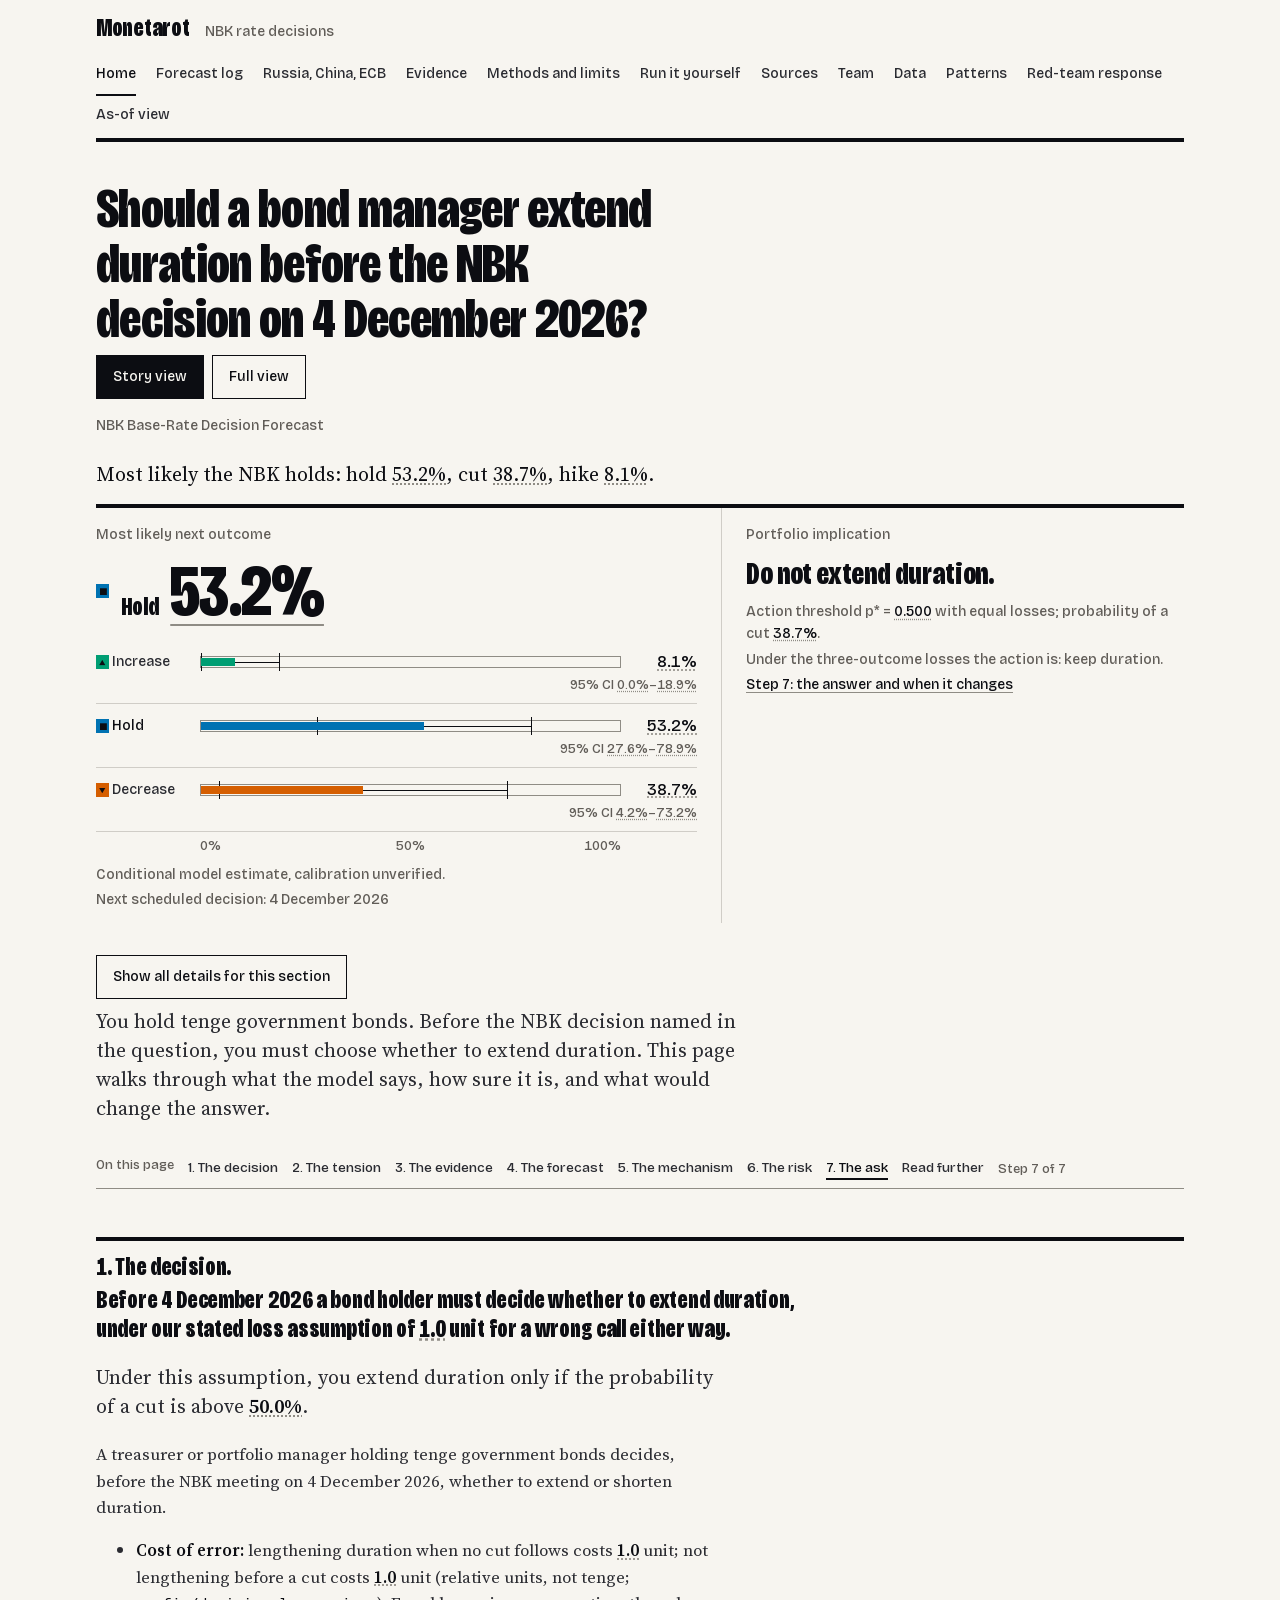
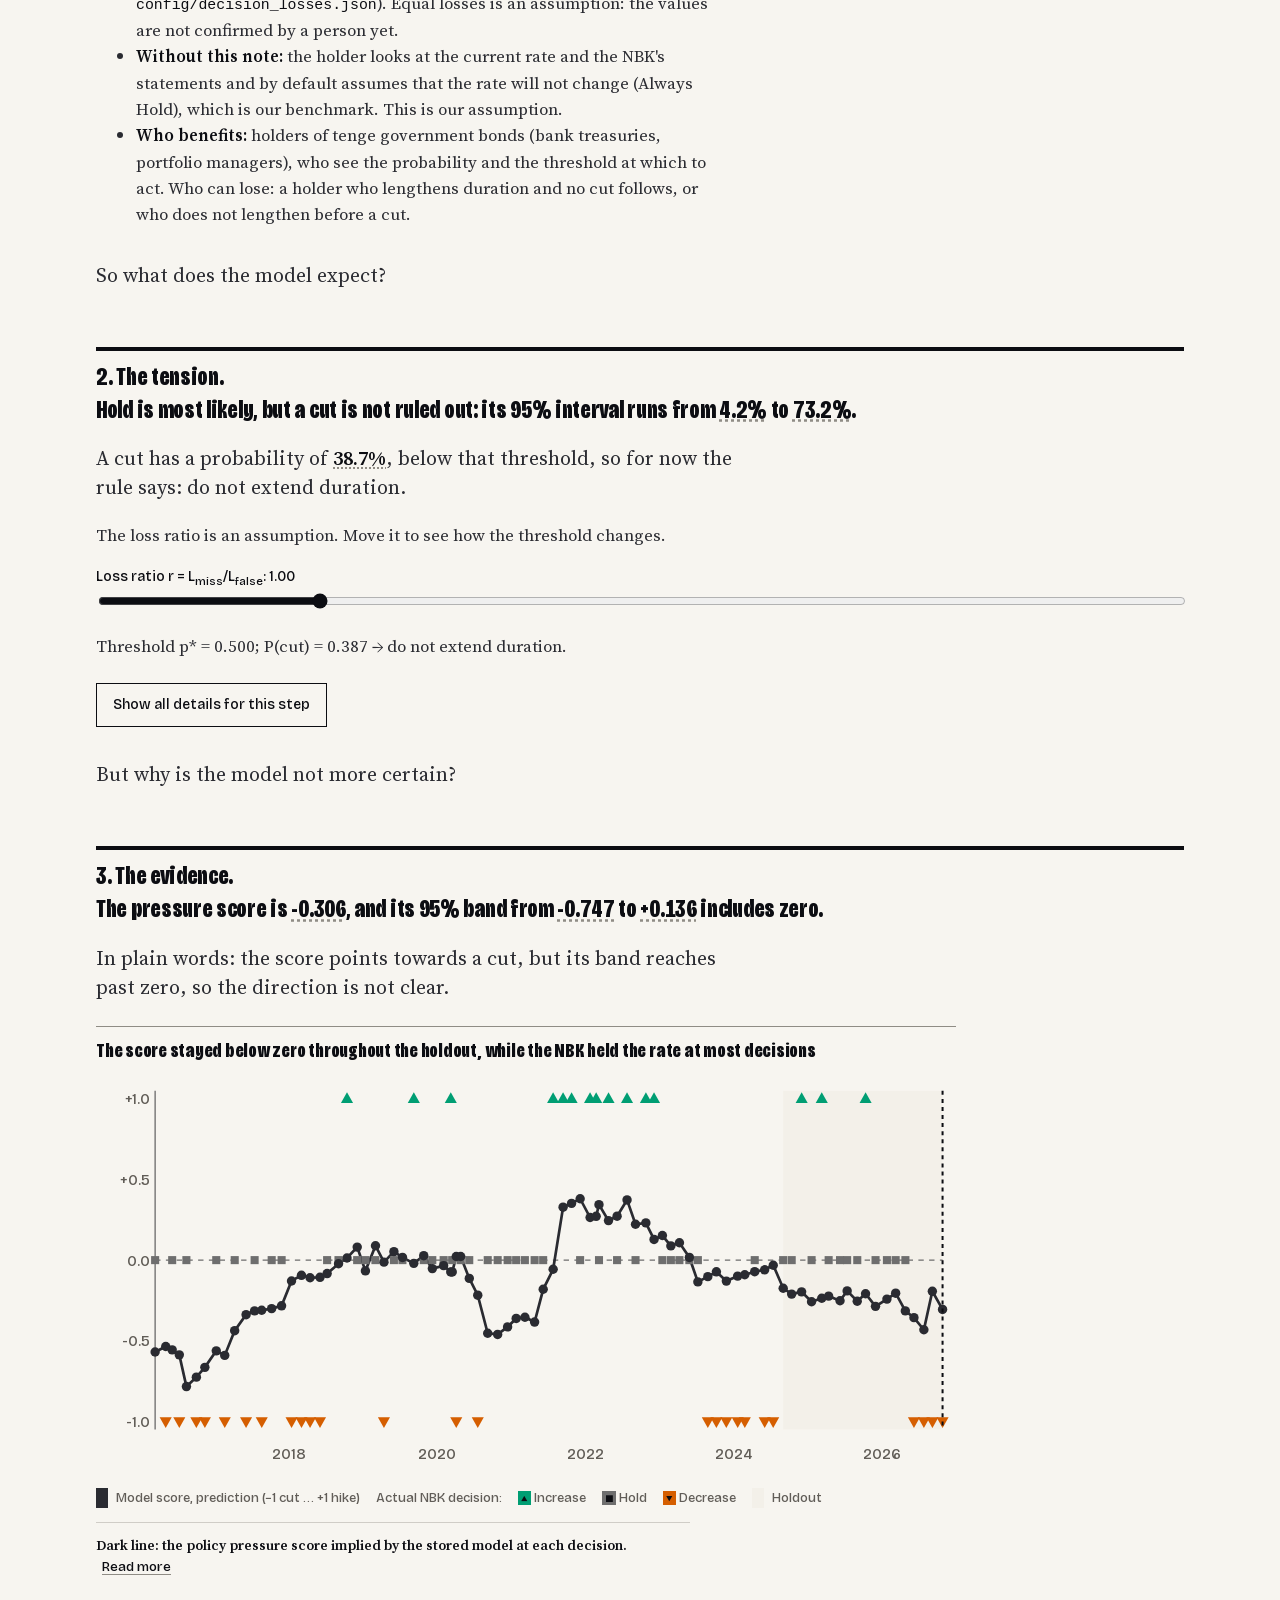
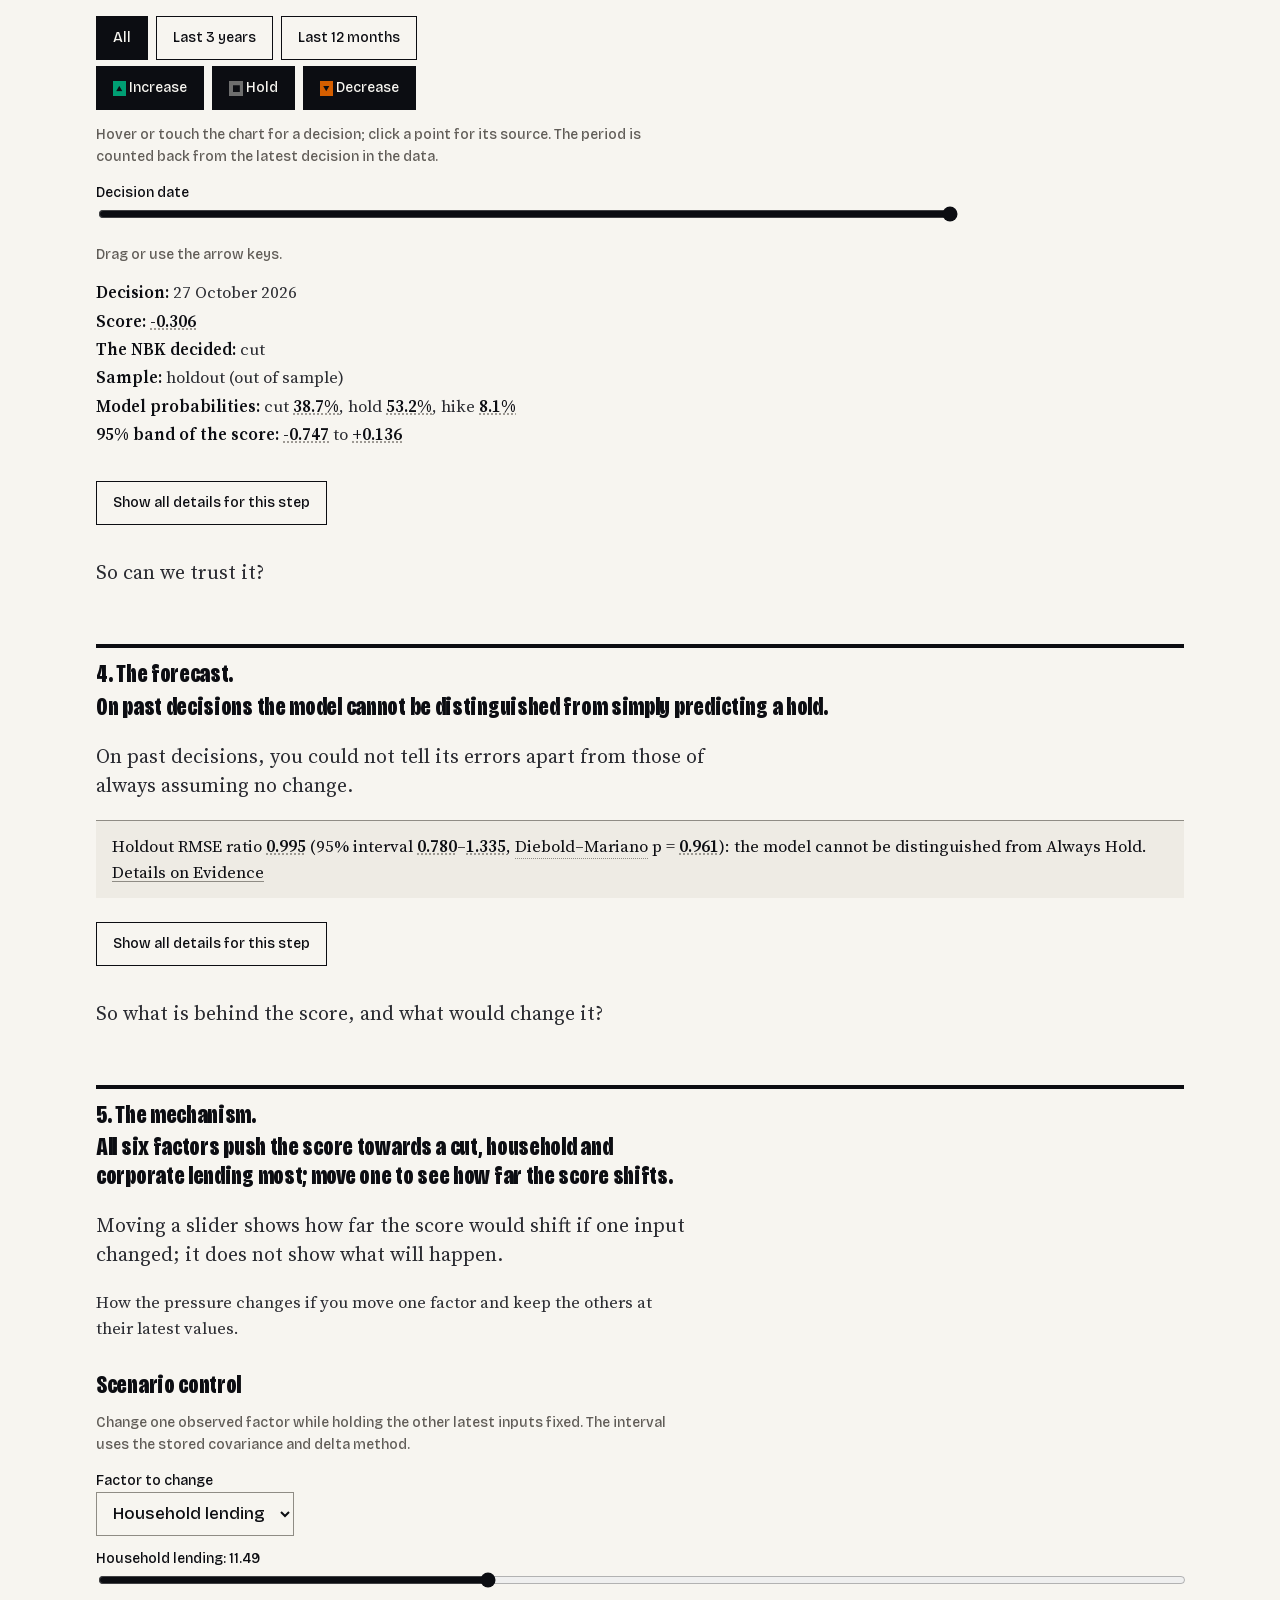
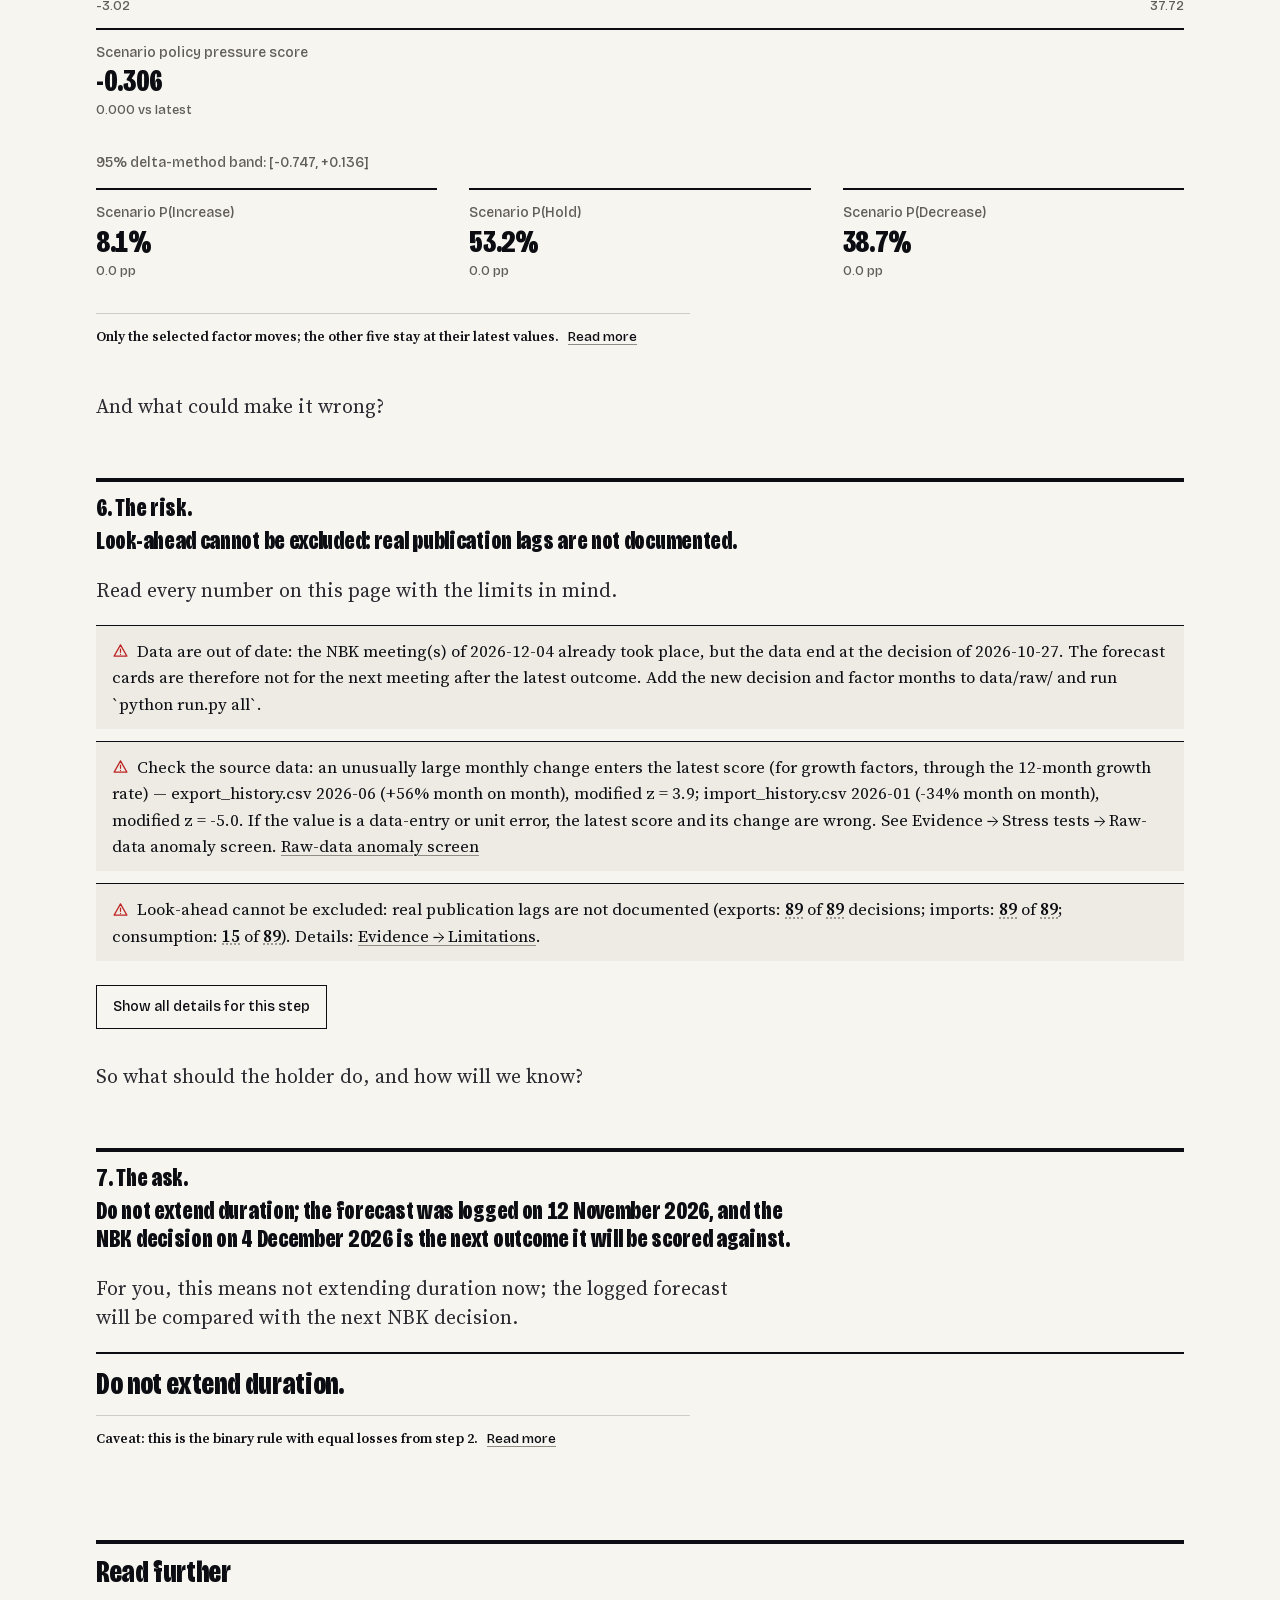
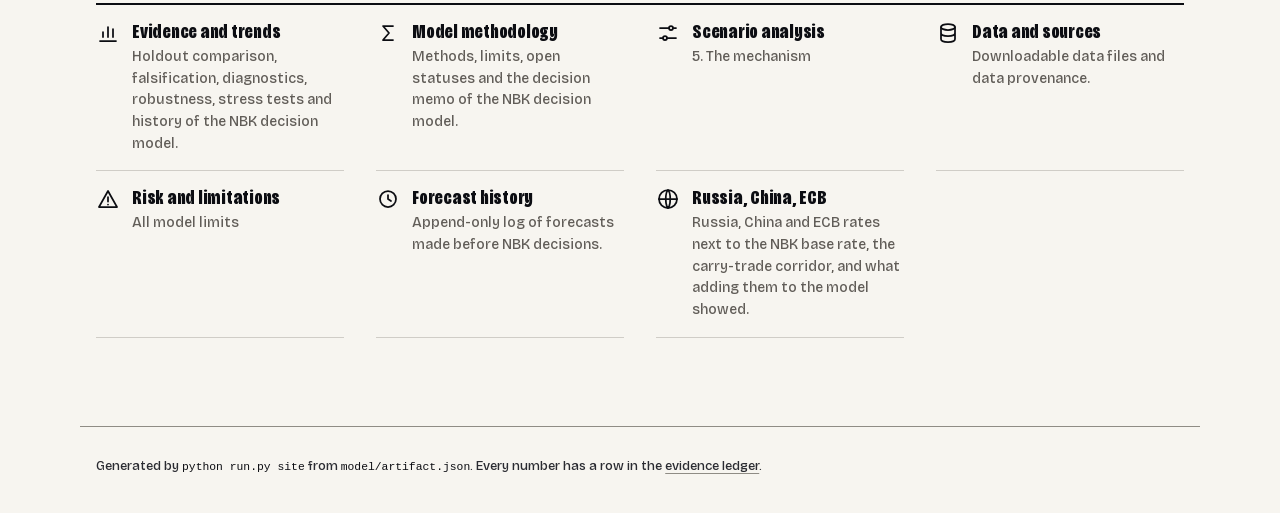
==== commit fee89e5f: "D61: Story view and narrative voice on the home page" ====
--- a/site/index.html
+++ b/site/index.html
@@ -4,8 +4,10 @@
 <link rel="icon" href="data:,"><link rel="stylesheet" href="assets/style.css"></head>
 <body><header><p class="brand"><span class="brand-name">Monetarot</span> <span class="brand-desc">NBK rate decisions</span></p><nav aria-label="Site sections"><a href="index.html" aria-current="page">Home</a> <a href="forecasts.html">Forecast log</a> <a href="corridor.html">Russia, China, ECB</a> <a href="evidence.html">Evidence</a> <a href="methods.html">Methods and limits</a> <a href="run.html">Run it yourself</a> <a href="sources.html">Sources</a> <a href="team.html">Team</a> <a href="data.html">Data</a> <a href="patterns.html">Patterns</a> <a href="redteam.html">Red-team response</a> <a href="asof.html">As-of view</a></nav></header>
 <main>
+<script>var c=document.documentElement.classList;try{if(localStorage.getItem("monetarot-view")!=="full")c.add("story")}catch(e){c.add("story")}</script>
 <section class="lead" id="top">
 <h1>Should a bond manager extend duration before the NBK decision on 4 December 2026?</h1>
+<div class="view-switch" role="group" aria-label="Page view" hidden><button type="button" class="pill" data-view="story" aria-pressed="true">Story view</button><button type="button" class="pill" data-view="full" aria-pressed="false">Full view</button></div>
 <p class="kicker">NBK Base-Rate Decision Forecast</p>
 <p class="story-answer" id="story-answer">Most likely the NBK holds: hold <span class="num" data-ledger="dashboard:probabilities/Hold">53.2%</span>, cut <span class="num" data-ledger="dashboard:probabilities/Decrease">38.7%</span>, hike <span class="num" data-ledger="dashboard:probabilities/Increase">8.1%</span>.</p>
 <div class="desk" id="desk">
@@ -16,7 +18,7 @@
 <p class="ps-axis" aria-hidden="true"><span>0%</span><span>50%</span><span>100%</span></p></div>
 <p class="m-cap">Conditional model estimate, calibration unverified.</p>
 <p class="m-cap">Next scheduled decision: <span class="date">4 December 2026</span></p></div>
-<div class="desk-panel desk-score"><p class="panel-label">Policy pressure score</p>
+<div class="desk-panel desk-score detail"><p class="panel-label">Policy pressure score</p>
 <p class="desk-figure"><span class="desk-value"><span class="num" data-ledger="dashboard:score">-0.306</span></span></p>
 <div class="sscale" aria-hidden="true"><span class="ss-zero"></span><span class="ss-band" style="left:12.6%;width:44.2%"></span><span class="ss-point" style="left:34.7%"></span></div>
 <p class="ss-ends" aria-hidden="true"><span>−1 cut</span><span>0</span><span>+1 hike</span></p>
@@ -27,7 +29,8 @@
 <p class="m-cap">Action threshold p* = <span class="num" data-ledger="decision:binary_threshold_p_cut">0.500</span> with equal losses; probability of a cut <span class="num" data-ledger="decision:p_cut">38.7%</span>.</p>
 <p class="m-cap">Under the three-outcome losses the action is: keep duration.</p>
 <p class="m-cap"><a href="#step-7">Step 7: the answer and when it changes</a></p></div>
-</div></section>
+</div><button type="button" class="pill details-toggle" aria-expanded="false" aria-controls="top overview" data-labels="Show all details for this section|Hide the details of this section" hidden>Show all details for this section</button></section>
+<p class="story-scene" id="story-scene">You hold tenge government bonds. Before the NBK decision named in the question, you must choose whether to extend duration. This page walks through what the model says, how sure it is, and what would change the answer.</p>
 <nav class="onpage" aria-label="On this page"><p class="onpage-title">On this page</p><ul><li><a href="#step-1">1. The decision</a></li><li><a href="#step-2">2. The tension</a></li><li><a href="#step-3">3. The evidence</a></li><li><a href="#step-4">4. The forecast</a></li><li><a href="#step-5">5. The mechanism</a></li><li><a href="#step-6">6. The risk</a></li><li><a href="#step-7">7. The ask</a></li><li><a href="#read-further">Read further</a></li></ul></nav>
 <section class="lead-notes" id="overview"><p class="read-card summary"><span class="card-head">How hard are six macro factors pushing the National Bank of Kazakhstan towards a rate hike or a cut?</span> <span class="card-rest">Read-only view of a fitted ordered-logit model; nothing is re-estimated here. The forecast is turned into a duration decision with an explicit loss function, and the holdout comparison with <span class="gloss" tabindex="0" aria-describedby="gloss-always-hold">Always Hold<span class="gloss-tip" role="tooltip" id="gloss-always-hold">The benchmark that predicts no change in the base rate at every decision.</span></span> is shown as prominently as the forecast.</span></p>
 <p class="links">This page is static and fast; there is also an <a id="render-link" href="https://monetarot.onrender.com/">interactive version (Render)</a>. Detailed tables are on the <a href="evidence.html">Evidence</a> page.</p>
@@ -35,17 +38,17 @@
 <p>Period: NBK decision of 2026-10-27, factor data month 2026-08 (assumed month t−2)</p>
 <p>Latest change: <span class="num" data-ledger="dashboard:score_change">-0.112</span> versus the decision of 2026-09-07</p>
 <p>Local factor data and model artifact as of 2026-10-27. A static page does not contact the calendar source; round dates come from config/forecast_rounds.json.</p></div></section>
-<section id="step-1"><h2><span class="step-tag">1. The decision.</span> Before 4 December 2026 a bond holder must decide whether to extend duration, under our stated loss assumption of <span class="num" data-ledger="decision:binary_losses/lengthen_but_no_cut">1.0</span> unit for a wrong call either way.</h2><p>A treasurer or portfolio manager holding tenge government bonds decides, before the NBK meeting on 4 December 2026, whether to extend or shorten duration.</p>
+<section id="step-1"><h2><span class="step-tag">1. The decision.</span> Before 4 December 2026 a bond holder must decide whether to extend duration, under our stated loss assumption of <span class="num" data-ledger="decision:binary_losses/lengthen_but_no_cut">1.0</span> unit for a wrong call either way.</h2><p class="story-plain" id="plain-1">Under this assumption, you extend duration only if the probability of a cut is above <span class="num" data-ledger="decision:binary_threshold_p_cut">50.0%</span>.</p><p>A treasurer or portfolio manager holding tenge government bonds decides, before the NBK meeting on 4 December 2026, whether to extend or shorten duration.</p>
 <ul id="usefulness">
 <li><strong>Cost of error:</strong> lengthening duration when no cut follows costs <span class="num" data-ledger="decision:binary_losses/lengthen_but_no_cut">1.0</span> unit; not lengthening before a cut costs <span class="num" data-ledger="decision:binary_losses/not_lengthen_but_cut">1.0</span> unit (relative units, not tenge; <code>config/decision_losses.json</code>). Equal losses is an assumption: the values are not confirmed by a person yet.</li>
 <li><strong>Without this note:</strong> the holder looks at the current rate and the NBK's statements and by default assumes that the rate will not change (Always Hold), which is our benchmark. This is our assumption.</li>
 <li><strong>Who benefits:</strong> holders of tenge government bonds (bank treasuries, portfolio managers), who see the probability and the threshold at which to act. Who can lose: a holder who lengthens duration and no cut follows, or who does not lengthen before a cut.</li>
 </ul><p class="story-link">So what does the model expect?</p></section>
-<section id="step-2"><h2><span class="step-tag">2. The tension.</span> Hold is most likely, but a cut is not ruled out: its 95% interval runs from <span class="num" data-ledger="dashboard:intervals/Decrease/0">4.2%</span> to <span class="num" data-ledger="dashboard:intervals/Decrease/1">73.2%</span>.</h2><p>The obvious view: the most likely outcome is a hold (<span class="num" data-ledger="dashboard:probabilities/Hold">53.2%</span>).</p><p class="read-card"><span class="card-head">The complication:</span> <span class="card-rest">the probability of a cut (<span class="num" data-ledger="dashboard:probabilities/Decrease">38.7%</span>) has a 95% interval of <span class="num" data-ledger="dashboard:intervals/Decrease/0">4.2%</span>–<span class="num" data-ledger="dashboard:intervals/Decrease/1">73.2%</span>, and the 95% band of the pressure score (<span class="num" data-ledger="dashboard:band/0">-0.747</span> to <span class="num" data-ledger="dashboard:band/1">+0.136</span>) includes zero, so the model cannot tell pressure towards a cut from pressure towards a hike.</span></p>
-<p>Action threshold p* = <span class="num" data-ledger="decision:binary_threshold_p_cut">0.500</span> <strong>with equal losses</strong>; probability of a cut <span class="num" data-ledger="decision:p_cut">38.7%</span>.</p><p>The loss ratio is an assumption. Move it to see how the threshold changes.</p><label for="ratio">Loss ratio r = L<sub>miss</sub>/L<sub>false</sub>: <output id="ratio-out">1.00</output></label><input id="ratio" type="range" min="0.25" max="4" step="0.05" value="1" data-pcut="0.38682571693731294" aria-label="Loss ratio of a missed cut to a false extension"><p id="ratio-text" aria-live="polite"></p><p class="story-link">But why is the model not more certain?</p></section>
-<section id="step-3"><h2><span class="step-tag">3. The evidence.</span> The pressure score is <span class="num" data-ledger="dashboard:score">-0.306</span>, and its 95% band from <span class="num" data-ledger="dashboard:band/0">-0.747</span> to <span class="num" data-ledger="dashboard:band/1">+0.136</span> includes zero.</h2><figure id="track-record"><figcaption><strong>The score stayed below zero throughout the holdout, while the NBK held the rate at most decisions</strong></figcaption><svg viewBox="0 0 640 300" role="img" aria-label="Policy pressure score implied by the stored model at each NBK decision (line) and the actual decision (triangle up = hike, square = hold, triangle down = cut); the holdout period is shaded."><title>Policy pressure score implied by the stored model at each NBK decision (line) and the actual decision (triangle up = hike, square = hold, triangle down = cut); the holdout period is shaded.</title><rect x="511.4" y="14" width="118.6" height="252" fill="#F3F0E9"/><line x1="44" y1="140.0" x2="630" y2="140.0" stroke="#6E6E6E" stroke-dasharray="4 4"/><line x1="44" y1="14" x2="44" y2="266" stroke="#6E6E6E"/><text x="40" y="264.0" text-anchor="end" font-size="11" fill="#615D57">-1.0</text><text x="40" y="204.0" text-anchor="end" font-size="11" fill="#615D57">-0.5</text><text x="40" y="144.0" text-anchor="end" font-size="11" fill="#615D57">0.0</text><text x="40" y="84.0" text-anchor="end" font-size="11" fill="#615D57">+0.5</text><text x="40" y="24.0" text-anchor="end" font-size="11" fill="#615D57">+1.0</text><text x="88.1" y="288" text-anchor="middle" font-size="11" fill="#615D57">2017</text><text x="198.4" y="288" text-anchor="middle" font-size="11" fill="#615D57">2019</text><text x="308.9" y="288" text-anchor="middle" font-size="11" fill="#615D57">2021</text><text x="419.2" y="288" text-anchor="middle" font-size="11" fill="#615D57">2023</text><text x="529.7" y="288" text-anchor="middle" font-size="11" fill="#615D57">2025</text><path d="M44.0,208.4 L51.9,204.3 L56.7,206.8 L62.0,210.5 L67.3,234.1 L74.7,227.1 L81.0,219.8 L89.5,207.5 L95.8,210.9 L103.2,192.5 L111.7,180.6 L118.0,177.8 L123.3,177.3 L130.7,176.1 L138.1,174.0 L145.5,155.5 L152.9,151.3 L159.3,153.1 L166.7,152.8 L172.0,150.0 L180.5,142.7 L186.8,138.4 L194.4,130.3 L200.5,148.0 L208.0,129.3 L214.3,141.5 L221.7,133.7 L228.1,138.0 L236.5,142.4 L243.9,136.7 L250.3,146.3 L258.7,144.1 L264.0,148.8 L265.1,148.8 L268.1,137.3 L271.4,137.3 L277.8,153.6 L284.1,166.1 L291.5,194.4 L298.9,195.3 L306.3,189.7 L312.7,183.4 L319.2,182.5 L326.4,186.1 L332.8,161.7 L340.2,146.8 L347.6,100.6 L353.9,97.8 L360.3,94.3 L367.7,108.3 L372.2,107.4 L374.3,98.7 L381.4,110.6 L387.8,107.3 L395.2,95.2 L401.5,113.3 L409.2,112.3 L415.3,124.6 L421.5,121.7 L427.8,129.4 L434.2,127.1 L441.6,138.0 L447.9,156.2 L455.3,152.3 L461.7,148.7 L469.1,155.6 L477.5,151.9 L482.8,150.9 L490.2,148.6 L497.6,147.2 L504.0,143.8 L511.4,160.9 L517.7,165.3 L525.1,163.6 L532.5,171.0 L540.1,168.4 L545.2,166.8 L553.7,170.2 L559.0,162.9 L566.5,170.6 L572.7,165.0 L580.1,174.4 L588.6,169.0 L595.1,164.6 L602.3,177.8 L608.7,182.8 L616.1,191.8 L622.4,163.2 L630.0,176.7" fill="none" stroke="#2A2B31" stroke-width="2"/><rect x="41.0" y="137.0" width="6" height="6" fill="#6E6E6E"><title>2016-03-15: Hold, score -0.570</title></rect><circle cx="44.0" cy="208.4" r="2" fill="#2A2B31"><title>2016-03-15: score -0.570</title></circle><path d="M51.9,265.0 L56.4,257.0 L47.4,257.0 Z" fill="#D55E00"><title>2016-05-06: Decrease, score -0.536</title></path><circle cx="51.9" cy="204.3" r="2" fill="#2A2B31"><title>2016-05-06: score -0.536</title></circle><rect x="53.7" y="137.0" width="6" height="6" fill="#6E6E6E"><title>2016-06-07: Hold, score -0.557</title></rect><circle cx="56.7" cy="206.8" r="2" fill="#2A2B31"><title>2016-06-07: score -0.557</title></circle><path d="M62.0,265.0 L66.5,257.0 L57.5,257.0 Z" fill="#D55E00"><title>2016-07-12: Decrease, score -0.587</title></path><circle cx="62.0" cy="210.5" r="2" fill="#2A2B31"><title>2016-07-12: score -0.587</title></circle><rect x="64.3" y="137.0" width="6" height="6" fill="#6E6E6E"><title>2016-08-16: Hold, score -0.784</title></rect><circle cx="67.3" cy="234.1" r="2" fill="#2A2B31"><title>2016-08-16: score -0.784</title></circle><path d="M74.7,265.0 L79.2,257.0 L70.2,257.0 Z" fill="#D55E00"><title>2016-10-04: Decrease, score -0.726</title></path><circle cx="74.7" cy="227.1" r="2" fill="#2A2B31"><title>2016-10-04: score -0.726</title></circle><path d="M81.0,265.0 L85.5,257.0 L76.5,257.0 Z" fill="#D55E00"><title>2016-11-15: Decrease, score -0.665</title></path><circle cx="81.0" cy="219.8" r="2" fill="#2A2B31"><title>2016-11-15: score -0.665</title></circle><rect x="86.5" y="137.0" width="6" height="6" fill="#6E6E6E"><title>2017-01-10: Hold, score -0.563</title></rect><circle cx="89.5" cy="207.5" r="2" fill="#2A2B31"><title>2017-01-10: score -0.563</title></circle><path d="M95.8,265.0 L100.3,257.0 L91.3,257.0 Z" fill="#D55E00"><title>2017-02-21: Decrease, score -0.591</title></path><circle cx="95.8" cy="210.9" r="2" fill="#2A2B31"><title>2017-02-21: score -0.591</title></circle><rect x="100.2" y="137.0" width="6" height="6" fill="#6E6E6E"><title>2017-04-11: Hold, score -0.438</title></rect><circle cx="103.2" cy="192.5" r="2" fill="#2A2B31"><title>2017-04-11: score -0.438</title></circle><path d="M111.7,265.0 L116.2,257.0 L107.2,257.0 Z" fill="#D55E00"><title>2017-06-06: Decrease, score -0.338</title></path><circle cx="111.7" cy="180.6" r="2" fill="#2A2B31"><title>2017-06-06: score -0.338</title></circle><rect x="115.0" y="137.0" width="6" height="6" fill="#6E6E6E"><title>2017-07-18: Hold, score -0.315</title></rect><circle cx="118.0" cy="177.8" r="2" fill="#2A2B31"><title>2017-07-18: score -0.315</title></circle><path d="M123.3,265.0 L127.8,257.0 L118.8,257.0 Z" fill="#D55E00"><title>2017-08-22: Decrease, score -0.311</title></path><circle cx="123.3" cy="177.3" r="2" fill="#2A2B31"><title>2017-08-22: score -0.311</title></circle><rect x="127.7" y="137.0" width="6" height="6" fill="#6E6E6E"><title>2017-10-10: Hold, score -0.301</title></rect><circle cx="130.7" cy="176.1" r="2" fill="#2A2B31"><title>2017-10-10: score -0.301</title></circle><rect x="135.1" y="137.0" width="6" height="6" fill="#6E6E6E"><title>2017-11-28: Hold, score -0.283</title></rect><circle cx="138.1" cy="174.0" r="2" fill="#2A2B31"><title>2017-11-28: score -0.283</title></circle><path d="M145.5,265.0 L150.0,257.0 L141.0,257.0 Z" fill="#D55E00"><title>2018-01-16: Decrease, score -0.129</title></path><circle cx="145.5" cy="155.5" r="2" fill="#2A2B31"><title>2018-01-16: score -0.129</title></circle><path d="M152.9,265.0 L157.4,257.0 L148.4,257.0 Z" fill="#D55E00"><title>2018-03-06: Decrease, score -0.094</title></path><circle cx="152.9" cy="151.3" r="2" fill="#2A2B31"><title>2018-03-06: score -0.094</title></circle><path d="M159.3,265.0 L163.8,257.0 L154.8,257.0 Z" fill="#D55E00"><title>2018-04-17: Decrease, score -0.109</title></path><circle cx="159.3" cy="153.1" r="2" fill="#2A2B31"><title>2018-04-17: score -0.109</title></circle><path d="M166.7,265.0 L171.2,257.0 L162.2,257.0 Z" fill="#D55E00"><title>2018-06-05: Decrease, score -0.106</title></path><circle cx="166.7" cy="152.8" r="2" fill="#2A2B31"><title>2018-06-05: score -0.106</title></circle><rect x="169.0" y="137.0" width="6" height="6" fill="#6E6E6E"><title>2018-07-10: Hold, score -0.083</title></rect><circle cx="172.0" cy="150.0" r="2" fill="#2A2B31"><title>2018-07-10: score -0.083</title></circle><rect x="177.5" y="137.0" width="6" height="6" fill="#6E6E6E"><title>2018-09-04: Hold, score -0.022</title></rect><circle cx="180.5" cy="142.7" r="2" fill="#2A2B31"><title>2018-09-04: score -0.022</title></circle><path d="M186.8,15.0 L191.3,23.0 L182.3,23.0 Z" fill="#009E73"><title>2018-10-16: Increase, score +0.013</title></path><circle cx="186.8" cy="138.4" r="2" fill="#2A2B31"><title>2018-10-16: score +0.013</title></circle><rect x="191.4" y="137.0" width="6" height="6" fill="#6E6E6E"><title>2018-12-05: Hold, score +0.081</title></rect><circle cx="194.4" cy="130.3" r="2" fill="#2A2B31"><title>2018-12-05: score +0.081</title></circle><rect x="197.5" y="137.0" width="6" height="6" fill="#6E6E6E"><title>2019-01-15: Hold, score -0.067</title></rect><circle cx="200.5" cy="148.0" r="2" fill="#2A2B31"><title>2019-01-15: score -0.067</title></circle><rect x="205.0" y="137.0" width="6" height="6" fill="#6E6E6E"><title>2019-03-05: Hold, score +0.089</title></rect><circle cx="208.0" cy="129.3" r="2" fill="#2A2B31"><title>2019-03-05: score +0.089</title></circle><path d="M214.3,265.0 L218.8,257.0 L209.8,257.0 Z" fill="#D55E00"><title>2019-04-16: Decrease, score -0.013</title></path><circle cx="214.3" cy="141.5" r="2" fill="#2A2B31"><title>2019-04-16: score -0.013</title></circle><rect x="218.7" y="137.0" width="6" height="6" fill="#6E6E6E"><title>2019-06-04: Hold, score +0.052</title></rect><circle cx="221.7" cy="133.7" r="2" fill="#2A2B31"><title>2019-06-04: score +0.052</title></circle><rect x="225.1" y="137.0" width="6" height="6" fill="#6E6E6E"><title>2019-07-16: Hold, score +0.016</title></rect><circle cx="228.1" cy="138.0" r="2" fill="#2A2B31"><title>2019-07-16: score +0.016</title></circle><path d="M236.5,15.0 L241.0,23.0 L232.0,23.0 Z" fill="#009E73"><title>2019-09-10: Increase, score -0.020</title></path><circle cx="236.5" cy="142.4" r="2" fill="#2A2B31"><title>2019-09-10: score -0.020</title></circle><rect x="240.9" y="137.0" width="6" height="6" fill="#6E6E6E"><title>2019-10-29: Hold, score +0.028</title></rect><circle cx="243.9" cy="136.7" r="2" fill="#2A2B31"><title>2019-10-29: score +0.028</title></circle><rect x="247.3" y="137.0" width="6" height="6" fill="#6E6E6E"><title>2019-12-10: Hold, score -0.053</title></rect><circle cx="250.3" cy="146.3" r="2" fill="#2A2B31"><title>2019-12-10: score -0.053</title></circle><rect x="255.7" y="137.0" width="6" height="6" fill="#6E6E6E"><title>2020-02-04: Hold, score -0.034</title></rect><circle cx="258.7" cy="144.1" r="2" fill="#2A2B31"><title>2020-02-04: score -0.034</title></circle><path d="M264.0,15.0 L268.5,23.0 L259.5,23.0 Z" fill="#009E73"><title>2020-03-10: Increase, score -0.074</title></path><circle cx="264.0" cy="148.8" r="2" fill="#2A2B31"><title>2020-03-10: score -0.074</title></circle><rect x="262.1" y="137.0" width="6" height="6" fill="#6E6E6E"><title>2020-03-17: Hold, score -0.074</title></rect><circle cx="265.1" cy="148.8" r="2" fill="#2A2B31"><title>2020-03-17: score -0.074</title></circle><path d="M268.1,265.0 L272.6,257.0 L263.6,257.0 Z" fill="#D55E00"><title>2020-04-06: Decrease, score +0.023</title></path><circle cx="268.1" cy="137.3" r="2" fill="#2A2B31"><title>2020-04-06: score +0.023</title></circle><rect x="268.4" y="137.0" width="6" height="6" fill="#6E6E6E"><title>2020-04-28: Hold, score +0.023</title></rect><circle cx="271.4" cy="137.3" r="2" fill="#2A2B31"><title>2020-04-28: score +0.023</title></circle><rect x="274.8" y="137.0" width="6" height="6" fill="#6E6E6E"><title>2020-06-09: Hold, score -0.113</title></rect><circle cx="277.8" cy="153.6" r="2" fill="#2A2B31"><title>2020-06-09: score -0.113</title></circle><path d="M284.1,265.0 L288.6,257.0 L279.6,257.0 Z" fill="#D55E00"><title>2020-07-21: Decrease, score -0.217</title></path><circle cx="284.1" cy="166.1" r="2" fill="#2A2B31"><title>2020-07-21: score -0.217</title></circle><rect x="288.5" y="137.0" width="6" height="6" fill="#6E6E6E"><title>2020-09-08: Hold, score -0.453</title></rect><circle cx="291.5" cy="194.4" r="2" fill="#2A2B31"><title>2020-09-08: score -0.453</title></circle><rect x="295.9" y="137.0" width="6" height="6" fill="#6E6E6E"><title>2020-10-27: Hold, score -0.461</title></rect><circle cx="298.9" cy="195.3" r="2" fill="#2A2B31"><title>2020-10-27: score -0.461</title></circle><rect x="303.3" y="137.0" width="6" height="6" fill="#6E6E6E"><title>2020-12-15: Hold, score -0.414</title></rect><circle cx="306.3" cy="189.7" r="2" fill="#2A2B31"><title>2020-12-15: score -0.414</title></circle><rect x="309.7" y="137.0" width="6" height="6" fill="#6E6E6E"><title>2021-01-26: Hold, score -0.362</title></rect><circle cx="312.7" cy="183.4" r="2" fill="#2A2B31"><title>2021-01-26: score -0.362</title></circle><rect x="316.2" y="137.0" width="6" height="6" fill="#6E6E6E"><title>2021-03-10: Hold, score -0.354</title></rect><circle cx="319.2" cy="182.5" r="2" fill="#2A2B31"><title>2021-03-10: score -0.354</title></circle><rect x="323.4" y="137.0" width="6" height="6" fill="#6E6E6E"><title>2021-04-27: Hold, score -0.384</title></rect><circle cx="326.4" cy="186.1" r="2" fill="#2A2B31"><title>2021-04-27: score -0.384</title></circle><rect x="329.8" y="137.0" width="6" height="6" fill="#6E6E6E"><title>2021-06-08: Hold, score -0.181</title></rect><circle cx="332.8" cy="161.7" r="2" fill="#2A2B31"><title>2021-06-08: score -0.181</title></circle><path d="M340.2,15.0 L344.7,23.0 L335.7,23.0 Z" fill="#009E73"><title>2021-07-27: Increase, score -0.057</title></path><circle cx="340.2" cy="146.8" r="2" fill="#2A2B31"><title>2021-07-27: score -0.057</title></circle><path d="M347.6,15.0 L352.1,23.0 L343.1,23.0 Z" fill="#009E73"><title>2021-09-14: Increase, score +0.328</title></path><circle cx="347.6" cy="100.6" r="2" fill="#2A2B31"><title>2021-09-14: score +0.328</title></circle><path d="M353.9,15.0 L358.4,23.0 L349.4,23.0 Z" fill="#009E73"><title>2021-10-26: Increase, score +0.352</title></path><circle cx="353.9" cy="97.8" r="2" fill="#2A2B31"><title>2021-10-26: score +0.352</title></circle><rect x="357.3" y="137.0" width="6" height="6" fill="#6E6E6E"><title>2021-12-07: Hold, score +0.381</title></rect><circle cx="360.3" cy="94.3" r="2" fill="#2A2B31"><title>2021-12-07: score +0.381</title></circle><path d="M367.7,15.0 L372.2,23.0 L363.2,23.0 Z" fill="#009E73"><title>2022-01-25: Increase, score +0.264</title></path><circle cx="367.7" cy="108.3" r="2" fill="#2A2B31"><title>2022-01-25: score +0.264</title></circle><path d="M372.2,15.0 L376.7,23.0 L367.7,23.0 Z" fill="#009E73"><title>2022-02-24: Increase, score +0.272</title></path><circle cx="372.2" cy="107.4" r="2" fill="#2A2B31"><title>2022-02-24: score +0.272</title></circle><rect x="371.3" y="137.0" width="6" height="6" fill="#6E6E6E"><title>2022-03-10: Hold, score +0.344</title></rect><circle cx="374.3" cy="98.7" r="2" fill="#2A2B31"><title>2022-03-10: score +0.344</title></circle><path d="M381.4,15.0 L385.9,23.0 L376.9,23.0 Z" fill="#009E73"><title>2022-04-26: Increase, score +0.245</title></path><circle cx="381.4" cy="110.6" r="2" fill="#2A2B31"><title>2022-04-26: score +0.245</title></circle><rect x="384.8" y="137.0" width="6" height="6" fill="#6E6E6E"><title>2022-06-07: Hold, score +0.272</title></rect><circle cx="387.8" cy="107.3" r="2" fill="#2A2B31"><title>2022-06-07: score +0.272</title></circle><path d="M395.2,15.0 L399.7,23.0 L390.7,23.0 Z" fill="#009E73"><title>2022-07-26: Increase, score +0.373</title></path><circle cx="395.2" cy="95.2" r="2" fill="#2A2B31"><title>2022-07-26: score +0.373</title></circle><rect x="398.5" y="137.0" width="6" height="6" fill="#6E6E6E"><title>2022-09-06: Hold, score +0.222</title></rect><circle cx="401.5" cy="113.3" r="2" fill="#2A2B31"><title>2022-09-06: score +0.222</title></circle><path d="M409.2,15.0 L413.7,23.0 L404.7,23.0 Z" fill="#009E73"><title>2022-10-27: Increase, score +0.230</title></path><circle cx="409.2" cy="112.3" r="2" fill="#2A2B31"><title>2022-10-27: score +0.230</title></circle><path d="M415.3,15.0 L419.8,23.0 L410.8,23.0 Z" fill="#009E73"><title>2022-12-06: Increase, score +0.128</title></path><circle cx="415.3" cy="124.6" r="2" fill="#2A2B31"><title>2022-12-06: score +0.128</title></circle><rect x="418.5" y="137.0" width="6" height="6" fill="#6E6E6E"><title>2023-01-16: Hold, score +0.153</title></rect><circle cx="421.5" cy="121.7" r="2" fill="#2A2B31"><title>2023-01-16: score +0.153</title></circle><rect x="424.8" y="137.0" width="6" height="6" fill="#6E6E6E"><title>2023-02-27: Hold, score +0.088</title></rect><circle cx="427.8" cy="129.4" r="2" fill="#2A2B31"><title>2023-02-27: score +0.088</title></circle><rect x="431.2" y="137.0" width="6" height="6" fill="#6E6E6E"><title>2023-04-10: Hold, score +0.107</title></rect><circle cx="434.2" cy="127.1" r="2" fill="#2A2B31"><title>2023-04-10: score +0.107</title></circle><rect x="438.6" y="137.0" width="6" height="6" fill="#6E6E6E"><title>2023-05-29: Hold, score +0.017</title></rect><circle cx="441.6" cy="138.0" r="2" fill="#2A2B31"><title>2023-05-29: score +0.017</title></circle><rect x="444.9" y="137.0" width="6" height="6" fill="#6E6E6E"><title>2023-07-10: Hold, score -0.135</title></rect><circle cx="447.9" cy="156.2" r="2" fill="#2A2B31"><title>2023-07-10: score -0.135</title></circle><path d="M455.3,265.0 L459.8,257.0 L450.8,257.0 Z" fill="#D55E00"><title>2023-08-28: Decrease, score -0.103</title></path><circle cx="455.3" cy="152.3" r="2" fill="#2A2B31"><title>2023-08-28: score -0.103</title></circle><path d="M461.7,265.0 L466.2,257.0 L457.2,257.0 Z" fill="#D55E00"><title>2023-10-09: Decrease, score -0.072</title></path><circle cx="461.7" cy="148.7" r="2" fill="#2A2B31"><title>2023-10-09: score -0.072</title></circle><path d="M469.1,265.0 L473.6,257.0 L464.6,257.0 Z" fill="#D55E00"><title>2023-11-27: Decrease, score -0.130</title></path><circle cx="469.1" cy="155.6" r="2" fill="#2A2B31"><title>2023-11-27: score -0.130</title></circle><path d="M477.5,265.0 L482.0,257.0 L473.0,257.0 Z" fill="#D55E00"><title>2024-01-22: Decrease, score -0.100</title></path><circle cx="477.5" cy="151.9" r="2" fill="#2A2B31"><title>2024-01-22: score -0.100</title></circle><path d="M482.8,265.0 L487.3,257.0 L478.3,257.0 Z" fill="#D55E00"><title>2024-02-26: Decrease, score -0.091</title></path><circle cx="482.8" cy="150.9" r="2" fill="#2A2B31"><title>2024-02-26: score -0.091</title></circle><rect x="487.2" y="137.0" width="6" height="6" fill="#6E6E6E"><title>2024-04-15: Hold, score -0.072</title></rect><circle cx="490.2" cy="148.6" r="2" fill="#2A2B31"><title>2024-04-15: score -0.072</title></circle><path d="M497.6,265.0 L502.1,257.0 L493.1,257.0 Z" fill="#D55E00"><title>2024-06-03: Decrease, score -0.060</title></path><circle cx="497.6" cy="147.2" r="2" fill="#2A2B31"><title>2024-06-03: score -0.060</title></circle><path d="M504.0,265.0 L508.5,257.0 L499.5,257.0 Z" fill="#D55E00"><title>2024-07-15: Decrease, score -0.031</title></path><circle cx="504.0" cy="143.8" r="2" fill="#2A2B31"><title>2024-07-15: score -0.031</title></circle><rect x="508.4" y="137.0" width="6" height="6" fill="#6E6E6E"><title>2024-09-02: Hold, score -0.174</title></rect><circle cx="511.4" cy="160.9" r="2" fill="#2A2B31"><title>2024-09-02: score -0.174</title></circle><rect x="514.7" y="137.0" width="6" height="6" fill="#6E6E6E"><title>2024-10-14: Hold, score -0.211</title></rect><circle cx="517.7" cy="165.3" r="2" fill="#2A2B31"><title>2024-10-14: score -0.211</title></circle><path d="M525.1,15.0 L529.6,23.0 L520.6,23.0 Z" fill="#009E73"><title>2024-12-02: Increase, score -0.197</title></path><circle cx="525.1" cy="163.6" r="2" fill="#2A2B31"><title>2024-12-02: score -0.197</title></circle><rect x="529.5" y="137.0" width="6" height="6" fill="#6E6E6E"><title>2025-01-20: Hold, score -0.259</title></rect><circle cx="532.5" cy="171.0" r="2" fill="#2A2B31"><title>2025-01-20: score -0.259</title></circle><path d="M540.1,15.0 L544.6,23.0 L535.6,23.0 Z" fill="#009E73"><title>2025-03-11: Increase, score -0.237</title></path><circle cx="540.1" cy="168.4" r="2" fill="#2A2B31"><title>2025-03-11: score -0.237</title></circle><rect x="542.2" y="137.0" width="6" height="6" fill="#6E6E6E"><title>2025-04-14: Hold, score -0.224</title></rect><circle cx="545.2" cy="166.8" r="2" fill="#2A2B31"><title>2025-04-14: score -0.224</title></circle><rect x="550.7" y="137.0" width="6" height="6" fill="#6E6E6E"><title>2025-06-09: Hold, score -0.252</title></rect><circle cx="553.7" cy="170.2" r="2" fill="#2A2B31"><title>2025-06-09: score -0.252</title></circle><rect x="556.0" y="137.0" width="6" height="6" fill="#6E6E6E"><title>2025-07-14: Hold, score -0.191</title></rect><circle cx="559.0" cy="162.9" r="2" fill="#2A2B31"><title>2025-07-14: score -0.191</title></circle><rect x="563.5" y="137.0" width="6" height="6" fill="#6E6E6E"><title>2025-09-02: Hold, score -0.255</title></rect><circle cx="566.5" cy="170.6" r="2" fill="#2A2B31"><title>2025-09-02: score -0.255</title></circle><path d="M572.7,15.0 L577.2,23.0 L568.2,23.0 Z" fill="#009E73"><title>2025-10-13: Increase, score -0.209</title></path><circle cx="572.7" cy="165.0" r="2" fill="#2A2B31"><title>2025-10-13: score -0.209</title></circle><rect x="577.1" y="137.0" width="6" height="6" fill="#6E6E6E"><title>2025-12-01: Hold, score -0.287</title></rect><circle cx="580.1" cy="174.4" r="2" fill="#2A2B31"><title>2025-12-01: score -0.287</title></circle><rect x="585.6" y="137.0" width="6" height="6" fill="#6E6E6E"><title>2026-01-26: Hold, score -0.242</title></rect><circle cx="588.6" cy="169.0" r="2" fill="#2A2B31"><title>2026-01-26: score -0.242</title></circle><rect x="592.1" y="137.0" width="6" height="6" fill="#6E6E6E"><title>2026-03-10: Hold, score -0.205</title></rect><circle cx="595.1" cy="164.6" r="2" fill="#2A2B31"><title>2026-03-10: score -0.205</title></circle><rect x="599.3" y="137.0" width="6" height="6" fill="#6E6E6E"><title>2026-04-27: Hold, score -0.315</title></rect><circle cx="602.3" cy="177.8" r="2" fill="#2A2B31"><title>2026-04-27: score -0.315</title></circle><path d="M608.7,265.0 L613.2,257.0 L604.2,257.0 Z" fill="#D55E00"><title>2026-06-08: Decrease, score -0.357</title></path><circle cx="608.7" cy="182.8" r="2" fill="#2A2B31"><title>2026-06-08: score -0.357</title></circle><path d="M616.1,265.0 L620.6,257.0 L611.6,257.0 Z" fill="#D55E00"><title>2026-07-27: Decrease, score -0.432</title></path><circle cx="616.1" cy="191.8" r="2" fill="#2A2B31"><title>2026-07-27: score -0.432</title></circle><path d="M622.4,265.0 L626.9,257.0 L617.9,257.0 Z" fill="#D55E00"><title>2026-09-07: Decrease, score -0.194</title></path><circle cx="622.4" cy="163.2" r="2" fill="#2A2B31"><title>2026-09-07: score -0.194</title></circle><path d="M630.0,265.0 L634.5,257.0 L625.5,257.0 Z" fill="#D55E00"><title>2026-10-27: Decrease, score -0.306</title></path><circle cx="630.0" cy="176.7" r="2" fill="#2A2B31"><title>2026-10-27: score -0.306</title></circle><line id="tr-cursor" x1="0" y1="14" x2="0" y2="266" stroke="#0C0D12" stroke-width="1.5" stroke-dasharray="3 3" visibility="hidden" pointer-events="none" aria-hidden="true"/></svg><p class="legend"><span class="key" style="border-color:var(--chart-blue)">Model score, prediction (−1 cut … +1 hike)</span><span class="legend-group">Actual NBK decision:</span><span><span class="mark tone-increase">▲</span> Increase</span><span><span class="mark tone-hold-grey">■</span> Hold</span><span><span class="mark tone-decrease">▼</span> Decrease</span><span class="key" style="border-color:var(--chart-shade)">Holdout</span></p><p class="read-card caption"><span class="card-head">Dark line: the policy pressure score implied by the stored model at each decision.</span> <span class="card-rest">Dots: what the NBK actually decided (−1 cut, 0 hold, +1 hike). Shaded: holdout from 2024-09-02, where the frozen model is forecasting out of sample; earlier values are in-sample fits and flatter the model. A useful score would sit above zero before hikes and below zero before cuts.</span></p></figure><div id="track-slider" class="track-slider" hidden><div class="chart-tools" role="group" aria-label="Period shown on the chart"><button type="button" class="pill" data-range="all" aria-pressed="true">All</button><button type="button" class="pill" data-range="3y" aria-pressed="false">Last 3 years</button><button type="button" class="pill" data-range="12m" aria-pressed="false">Last 12 months</button></div><div class="chart-tools" role="group" aria-label="Decision markers shown on the chart"><button type="button" class="pill" data-class="Increase" aria-pressed="true"><span aria-hidden="true" class="mark tone-increase">▲</span> Increase</button><button type="button" class="pill" data-class="Hold" aria-pressed="true"><span aria-hidden="true" class="mark tone-hold-grey">■</span> Hold</button><button type="button" class="pill" data-class="Decrease" aria-pressed="true"><span aria-hidden="true" class="mark tone-decrease">▼</span> Decrease</button></div><p class="caption">Hover or touch the chart for a decision; click a point for its source. The period is counted back from the latest decision in the data.</p><label for="tr-pos">Decision date</label><input id="tr-pos" type="range" min="0" max="88" step="1" value="88" aria-describedby="tr-hint"><p id="tr-hint" class="caption">Drag or use the arrow keys.</p><div id="tr-out" class="tr-out" aria-live="polite"></div><script type="application/json" id="track-json">{"dates":["2016-03-15","2016-05-06","2016-06-07","2016-07-12","2016-08-16","2016-10-04","2016-11-15","2017-01-10","2017-02-21","2017-04-11","2017-06-06","2017-07-18","2017-08-22","2017-10-10","2017-11-28","2018-01-16","2018-03-06","2018-04-17","2018-06-05","2018-07-10","2018-09-04","2018-10-16","2018-12-05","2019-01-15","2019-03-05","2019-04-16","2019-06-04","2019-07-16","2019-09-10","2019-10-29","2019-12-10","2020-02-04","2020-03-10","2020-03-17","2020-04-06","2020-04-28","2020-06-09","2020-07-21","2020-09-08","2020-10-27","2020-12-15","2021-01-26","2021-03-10","2021-04-27","2021-06-08","2021-07-27","2021-09-14","2021-10-26","2021-12-07","2022-01-25","2022-02-24","2022-03-10","2022-04-26","2022-06-07","2022-07-26","2022-09-06","2022-10-27","2022-12-06","2023-01-16","2023-02-27","2023-04-10","2023-05-29","2023-07-10","2023-08-28","2023-10-09","2023-11-27","2024-01-22","2024-02-26","2024-04-15","2024-06-03","2024-07-15","2024-09-02","2024-10-14","2024-12-02","2025-01-20","2025-03-11","2025-04-14","2025-06-09","2025-07-14","2025-09-02","2025-10-13","2025-12-01","2026-01-26","2026-03-10","2026-04-27","2026-06-08","2026-07-27","2026-09-07","2026-10-27"],"holdout_start":"2024-09-02","score":[-0.57002,-0.535979,-0.556998,-0.587117,-0.783972,-0.725876,-0.66478,-0.562847,-0.591114,-0.437603,-0.338292,-0.314689,-0.31118,-0.300587,-0.283482,-0.129355,-0.094037,-0.109256,-0.106262,-0.082997,-0.022151,0.012986,0.080649,-0.066683,0.089212,-0.012754,0.052346,0.016334,-0.01979,0.027728,-0.052822,-0.034021,-0.073611,-0.073611,0.022638,0.022638,-0.113242,-0.217149,-0.453405,-0.461145,-0.41393,-0.361625,-0.354339,-0.384487,-0.181209,-0.056558,0.327971,0.351502,0.380865,0.264245,0.271966,0.343904,0.245199,0.272183,0.37314,0.222228,0.230441,0.128386,0.152658,0.087918,0.107269,0.016759,-0.134719,-0.102627,-0.072206,-0.130412,-0.099502,-0.090655,-0.071614,-0.060192,-0.031334,-0.173989,-0.210862,-0.196556,-0.258678,-0.236657,-0.223521,-0.251752,-0.190999,-0.255017,-0.208702,-0.286524,-0.242033,-0.204855,-0.314865,-0.357031,-0.431761,-0.19366,-0.305722],"actual":[0,-1,0,-1,0,-1,-1,0,-1,0,-1,0,-1,0,0,-1,-1,-1,-1,0,0,1,0,0,0,-1,0,0,1,0,0,0,1,0,-1,0,0,-1,0,0,0,0,0,0,0,1,1,1,0,1,1,0,1,0,1,0,1,1,0,0,0,0,0,-1,-1,-1,-1,-1,0,-1,-1,0,0,1,0,1,0,0,0,0,1,0,0,0,0,-1,-1,-1,-1],"stored":{"date":"2026-10-27","p":{"Decrease":0.38682571693731294,"Hold":0.5320707593181074,"Increase":0.08110352374457963},"band":[-0.7473820914842324,0.13593770509876585]},"colors":{"line":"#2A2B31","shade":"#F3F0E9","axis":"#6E6E6E","ink":"#0C0D12","label":"#615D57","Increase":"#009E73","Hold":"#6E6E6E","Decrease":"#D55E00"}}</script></div><div id="drivers"><h3>Latest score-change contributions</h3><p class="caption">Top three drivers by absolute contribution</p><div class="metrics three"><div class="metric"><p class="m-label">Driver 1: Household lending</p><p class="m-value"><span class="num" data-ledger="dashboard:contributions/rows/4/1">-0.0460</span></p></div><div class="metric"><p class="m-label">Driver 2: Corporate lending</p><p class="m-value"><span class="num" data-ledger="dashboard:contributions/rows/3/1">-0.0373</span></p></div><div class="metric"><p class="m-label">Driver 3: Exports</p><p class="m-value"><span class="num" data-ledger="dashboard:contributions/rows/1/1">-0.0159</span></p></div></div><figure><figcaption><strong>All six factors push the score towards a cut; household and corporate lending most</strong> (blue: pushes towards a hike, vermillion: towards a cut)</figcaption><svg viewBox="0 0 640 222" role="img" aria-label="Horizontal bars: contribution of each factor to the latest change of the score; labels show the signed value."><title>Horizontal bars: contribution of each factor to the latest change of the score; labels show the signed value.</title><line x1="570.0" y1="5.0" x2="570.0" y2="204" stroke="#6E6E6E"/><text x="144" y="25.0" text-anchor="end" font-size="12" fill="#615D57">Inflation</text><rect x="526.2" y="10" width="43.8" height="22" fill="#D55E00"><title>Inflation: -0.0048</title></rect><text x="576.0" y="25.0" font-size="12" fill="#615D57">-0.0048</text><text x="144" y="57.0" text-anchor="end" font-size="12" fill="#615D57">Exports</text><rect x="424.8" y="42" width="145.2" height="22" fill="#D55E00"><title>Exports: -0.0159</title></rect><text x="576.0" y="57.0" font-size="12" fill="#615D57">-0.0159</text><text x="144" y="89.0" text-anchor="end" font-size="12" fill="#615D57">Imports</text><rect x="506.7" y="74" width="63.3" height="22" fill="#D55E00"><title>Imports: -0.0069</title></rect><text x="576.0" y="89.0" font-size="12" fill="#615D57">-0.0069</text><text x="144" y="121.0" text-anchor="end" font-size="12" fill="#615D57">Corporate lending</text><rect x="229.3" y="106" width="340.7" height="22" fill="#D55E00"><title>Corporate lending: -0.0373</title></rect><text x="576.0" y="121.0" font-size="12" fill="#615D57">-0.0373</text><text x="144" y="153.0" text-anchor="end" font-size="12" fill="#615D57">Household lending</text><rect x="150.0" y="138" width="420.0" height="22" fill="#D55E00"><title>Household lending: -0.0460</title></rect><text x="576.0" y="153.0" font-size="12" fill="#615D57">-0.0460</text><text x="144" y="185.0" text-anchor="end" font-size="12" fill="#615D57">Consumption</text><rect x="559.9" y="170" width="10.1" height="22" fill="#D55E00"><title>Consumption: -0.0011</title></rect><text x="576.0" y="185.0" font-size="12" fill="#615D57">-0.0011</text></svg></figure><div class="scroll"><table><thead><tr><th>Factor</th><th>Contribution to score change</th><th>Sign</th></tr></thead><tbody><tr><td>Inflation</td><td><span class="num" data-ledger="dashboard:contributions/rows/0/1">-0.0048</span></td><td>Negative</td></tr><tr><td>Exports</td><td><span class="num" data-ledger="dashboard:contributions/rows/1/1">-0.0159</span></td><td>Negative</td></tr><tr><td>Imports</td><td><span class="num" data-ledger="dashboard:contributions/rows/2/1">-0.0069</span></td><td>Negative</td></tr><tr><td>Corporate lending</td><td><span class="num" data-ledger="dashboard:contributions/rows/3/1">-0.0373</span></td><td>Negative</td></tr><tr><td>Household lending</td><td><span class="num" data-ledger="dashboard:contributions/rows/4/1">-0.0460</span></td><td>Negative</td></tr><tr><td>Consumption</td><td><span class="num" data-ledger="dashboard:contributions/rows/5/1">-0.0011</span></td><td>Negative</td></tr></tbody></table></div><p class="caption">Contributions come from the model artifact; the stored method notes that they are not additive.</p></div><figure><figcaption><strong>On RPS the model barely differs from simple class frequencies (lower is better)</strong></figcaption><svg viewBox="0 0 640 200" role="img" aria-label="Bars: ranked probability score on the holdout for the model, class frequencies and Always Hold."><title>Bars: ranked probability score on the holdout for the model, class frequencies and Always Hold.</title><text x="144" y="37.3" text-anchor="end" font-size="12" fill="#615D57">model</text><rect x="150" y="12.0" width="296.8" height="42.7" fill="#2A2B31"/><text x="452.8" y="37.3" font-size="12" fill="#615D57">0.154</text><text x="144" y="92.0" text-anchor="end" font-size="12" fill="#615D57">class frequencies</text><rect x="150" y="66.7" width="306.5" height="42.7" fill="#3293C6"/><text x="462.5" y="92.0" font-size="12" fill="#615D57">0.159</text><text x="144" y="146.7" text-anchor="end" font-size="12" fill="#615D57">Always Hold</text><rect x="150" y="121.3" width="373.9" height="42.7" fill="#6E6E6E"/><text x="529.9" y="146.7" font-size="12" fill="#615D57">0.194</text></svg></figure>
-<p><a href="evidence.html">Holdout, falsification, diagnostics, robustness, stress tests, history</a></p><p class="story-link">So can we trust it?</p></section>
-<section id="step-4"><h2><span class="step-tag">4. The forecast.</span> On past decisions the model cannot be distinguished from simply predicting a hold.</h2><div class="metrics" id="headline">
+<section id="step-2"><h2><span class="step-tag">2. The tension.</span> Hold is most likely, but a cut is not ruled out: its 95% interval runs from <span class="num" data-ledger="dashboard:intervals/Decrease/0">4.2%</span> to <span class="num" data-ledger="dashboard:intervals/Decrease/1">73.2%</span>.</h2><p class="story-plain" id="plain-2">A cut has a probability of <span class="num" data-ledger="decision:p_cut">38.7%</span>, below that threshold, so for now the rule says: do not extend duration.</p><div class="detail"><p>The obvious view: the most likely outcome is a hold (<span class="num" data-ledger="dashboard:probabilities/Hold">53.2%</span>).</p><p class="read-card"><span class="card-head">The complication:</span> <span class="card-rest">the probability of a cut (<span class="num" data-ledger="dashboard:probabilities/Decrease">38.7%</span>) has a 95% interval of <span class="num" data-ledger="dashboard:intervals/Decrease/0">4.2%</span>–<span class="num" data-ledger="dashboard:intervals/Decrease/1">73.2%</span>, and the 95% band of the pressure score (<span class="num" data-ledger="dashboard:band/0">-0.747</span> to <span class="num" data-ledger="dashboard:band/1">+0.136</span>) includes zero, so the model cannot tell pressure towards a cut from pressure towards a hike.</span></p>
+<p>Action threshold p* = <span class="num" data-ledger="decision:binary_threshold_p_cut">0.500</span> <strong>with equal losses</strong>; probability of a cut <span class="num" data-ledger="decision:p_cut">38.7%</span>.</p></div><p>The loss ratio is an assumption. Move it to see how the threshold changes.</p><label for="ratio">Loss ratio r = L<sub>miss</sub>/L<sub>false</sub>: <output id="ratio-out">1.00</output></label><input id="ratio" type="range" min="0.25" max="4" step="0.05" value="1" data-pcut="0.38682571693731294" aria-label="Loss ratio of a missed cut to a false extension"><p id="ratio-text" aria-live="polite"></p><button type="button" class="pill details-toggle" aria-expanded="false" aria-controls="step-2" data-labels="Show all details for this step|Hide the details of this step" hidden>Show all details for this step</button><p class="story-link">But why is the model not more certain?</p></section>
+<section id="step-3"><h2><span class="step-tag">3. The evidence.</span> The pressure score is <span class="num" data-ledger="dashboard:score">-0.306</span>, and its 95% band from <span class="num" data-ledger="dashboard:band/0">-0.747</span> to <span class="num" data-ledger="dashboard:band/1">+0.136</span> includes zero.</h2><p class="story-plain" id="plain-3">In plain words: the score points towards a cut, but its band reaches past zero, so the direction is not clear.</p><figure id="track-record"><figcaption><strong>The score stayed below zero throughout the holdout, while the NBK held the rate at most decisions</strong></figcaption><svg viewBox="0 0 640 300" role="img" aria-label="Policy pressure score implied by the stored model at each NBK decision (line) and the actual decision (triangle up = hike, square = hold, triangle down = cut); the holdout period is shaded."><title>Policy pressure score implied by the stored model at each NBK decision (line) and the actual decision (triangle up = hike, square = hold, triangle down = cut); the holdout period is shaded.</title><rect x="511.4" y="14" width="118.6" height="252" fill="#F3F0E9"/><line x1="44" y1="140.0" x2="630" y2="140.0" stroke="#6E6E6E" stroke-dasharray="4 4"/><line x1="44" y1="14" x2="44" y2="266" stroke="#6E6E6E"/><text x="40" y="264.0" text-anchor="end" font-size="11" fill="#615D57">-1.0</text><text x="40" y="204.0" text-anchor="end" font-size="11" fill="#615D57">-0.5</text><text x="40" y="144.0" text-anchor="end" font-size="11" fill="#615D57">0.0</text><text x="40" y="84.0" text-anchor="end" font-size="11" fill="#615D57">+0.5</text><text x="40" y="24.0" text-anchor="end" font-size="11" fill="#615D57">+1.0</text><text x="88.1" y="288" text-anchor="middle" font-size="11" fill="#615D57">2017</text><text x="198.4" y="288" text-anchor="middle" font-size="11" fill="#615D57">2019</text><text x="308.9" y="288" text-anchor="middle" font-size="11" fill="#615D57">2021</text><text x="419.2" y="288" text-anchor="middle" font-size="11" fill="#615D57">2023</text><text x="529.7" y="288" text-anchor="middle" font-size="11" fill="#615D57">2025</text><path d="M44.0,208.4 L51.9,204.3 L56.7,206.8 L62.0,210.5 L67.3,234.1 L74.7,227.1 L81.0,219.8 L89.5,207.5 L95.8,210.9 L103.2,192.5 L111.7,180.6 L118.0,177.8 L123.3,177.3 L130.7,176.1 L138.1,174.0 L145.5,155.5 L152.9,151.3 L159.3,153.1 L166.7,152.8 L172.0,150.0 L180.5,142.7 L186.8,138.4 L194.4,130.3 L200.5,148.0 L208.0,129.3 L214.3,141.5 L221.7,133.7 L228.1,138.0 L236.5,142.4 L243.9,136.7 L250.3,146.3 L258.7,144.1 L264.0,148.8 L265.1,148.8 L268.1,137.3 L271.4,137.3 L277.8,153.6 L284.1,166.1 L291.5,194.4 L298.9,195.3 L306.3,189.7 L312.7,183.4 L319.2,182.5 L326.4,186.1 L332.8,161.7 L340.2,146.8 L347.6,100.6 L353.9,97.8 L360.3,94.3 L367.7,108.3 L372.2,107.4 L374.3,98.7 L381.4,110.6 L387.8,107.3 L395.2,95.2 L401.5,113.3 L409.2,112.3 L415.3,124.6 L421.5,121.7 L427.8,129.4 L434.2,127.1 L441.6,138.0 L447.9,156.2 L455.3,152.3 L461.7,148.7 L469.1,155.6 L477.5,151.9 L482.8,150.9 L490.2,148.6 L497.6,147.2 L504.0,143.8 L511.4,160.9 L517.7,165.3 L525.1,163.6 L532.5,171.0 L540.1,168.4 L545.2,166.8 L553.7,170.2 L559.0,162.9 L566.5,170.6 L572.7,165.0 L580.1,174.4 L588.6,169.0 L595.1,164.6 L602.3,177.8 L608.7,182.8 L616.1,191.8 L622.4,163.2 L630.0,176.7" fill="none" stroke="#2A2B31" stroke-width="2"/><rect x="41.0" y="137.0" width="6" height="6" fill="#6E6E6E"><title>2016-03-15: Hold, score -0.570</title></rect><circle cx="44.0" cy="208.4" r="2" fill="#2A2B31"><title>2016-03-15: score -0.570</title></circle><path d="M51.9,265.0 L56.4,257.0 L47.4,257.0 Z" fill="#D55E00"><title>2016-05-06: Decrease, score -0.536</title></path><circle cx="51.9" cy="204.3" r="2" fill="#2A2B31"><title>2016-05-06: score -0.536</title></circle><rect x="53.7" y="137.0" width="6" height="6" fill="#6E6E6E"><title>2016-06-07: Hold, score -0.557</title></rect><circle cx="56.7" cy="206.8" r="2" fill="#2A2B31"><title>2016-06-07: score -0.557</title></circle><path d="M62.0,265.0 L66.5,257.0 L57.5,257.0 Z" fill="#D55E00"><title>2016-07-12: Decrease, score -0.587</title></path><circle cx="62.0" cy="210.5" r="2" fill="#2A2B31"><title>2016-07-12: score -0.587</title></circle><rect x="64.3" y="137.0" width="6" height="6" fill="#6E6E6E"><title>2016-08-16: Hold, score -0.784</title></rect><circle cx="67.3" cy="234.1" r="2" fill="#2A2B31"><title>2016-08-16: score -0.784</title></circle><path d="M74.7,265.0 L79.2,257.0 L70.2,257.0 Z" fill="#D55E00"><title>2016-10-04: Decrease, score -0.726</title></path><circle cx="74.7" cy="227.1" r="2" fill="#2A2B31"><title>2016-10-04: score -0.726</title></circle><path d="M81.0,265.0 L85.5,257.0 L76.5,257.0 Z" fill="#D55E00"><title>2016-11-15: Decrease, score -0.665</title></path><circle cx="81.0" cy="219.8" r="2" fill="#2A2B31"><title>2016-11-15: score -0.665</title></circle><rect x="86.5" y="137.0" width="6" height="6" fill="#6E6E6E"><title>2017-01-10: Hold, score -0.563</title></rect><circle cx="89.5" cy="207.5" r="2" fill="#2A2B31"><title>2017-01-10: score -0.563</title></circle><path d="M95.8,265.0 L100.3,257.0 L91.3,257.0 Z" fill="#D55E00"><title>2017-02-21: Decrease, score -0.591</title></path><circle cx="95.8" cy="210.9" r="2" fill="#2A2B31"><title>2017-02-21: score -0.591</title></circle><rect x="100.2" y="137.0" width="6" height="6" fill="#6E6E6E"><title>2017-04-11: Hold, score -0.438</title></rect><circle cx="103.2" cy="192.5" r="2" fill="#2A2B31"><title>2017-04-11: score -0.438</title></circle><path d="M111.7,265.0 L116.2,257.0 L107.2,257.0 Z" fill="#D55E00"><title>2017-06-06: Decrease, score -0.338</title></path><circle cx="111.7" cy="180.6" r="2" fill="#2A2B31"><title>2017-06-06: score -0.338</title></circle><rect x="115.0" y="137.0" width="6" height="6" fill="#6E6E6E"><title>2017-07-18: Hold, score -0.315</title></rect><circle cx="118.0" cy="177.8" r="2" fill="#2A2B31"><title>2017-07-18: score -0.315</title></circle><path d="M123.3,265.0 L127.8,257.0 L118.8,257.0 Z" fill="#D55E00"><title>2017-08-22: Decrease, score -0.311</title></path><circle cx="123.3" cy="177.3" r="2" fill="#2A2B31"><title>2017-08-22: score -0.311</title></circle><rect x="127.7" y="137.0" width="6" height="6" fill="#6E6E6E"><title>2017-10-10: Hold, score -0.301</title></rect><circle cx="130.7" cy="176.1" r="2" fill="#2A2B31"><title>2017-10-10: score -0.301</title></circle><rect x="135.1" y="137.0" width="6" height="6" fill="#6E6E6E"><title>2017-11-28: Hold, score -0.283</title></rect><circle cx="138.1" cy="174.0" r="2" fill="#2A2B31"><title>2017-11-28: score -0.283</title></circle><path d="M145.5,265.0 L150.0,257.0 L141.0,257.0 Z" fill="#D55E00"><title>2018-01-16: Decrease, score -0.129</title></path><circle cx="145.5" cy="155.5" r="2" fill="#2A2B31"><title>2018-01-16: score -0.129</title></circle><path d="M152.9,265.0 L157.4,257.0 L148.4,257.0 Z" fill="#D55E00"><title>2018-03-06: Decrease, score -0.094</title></path><circle cx="152.9" cy="151.3" r="2" fill="#2A2B31"><title>2018-03-06: score -0.094</title></circle><path d="M159.3,265.0 L163.8,257.0 L154.8,257.0 Z" fill="#D55E00"><title>2018-04-17: Decrease, score -0.109</title></path><circle cx="159.3" cy="153.1" r="2" fill="#2A2B31"><title>2018-04-17: score -0.109</title></circle><path d="M166.7,265.0 L171.2,257.0 L162.2,257.0 Z" fill="#D55E00"><title>2018-06-05: Decrease, score -0.106</title></path><circle cx="166.7" cy="152.8" r="2" fill="#2A2B31"><title>2018-06-05: score -0.106</title></circle><rect x="169.0" y="137.0" width="6" height="6" fill="#6E6E6E"><title>2018-07-10: Hold, score -0.083</title></rect><circle cx="172.0" cy="150.0" r="2" fill="#2A2B31"><title>2018-07-10: score -0.083</title></circle><rect x="177.5" y="137.0" width="6" height="6" fill="#6E6E6E"><title>2018-09-04: Hold, score -0.022</title></rect><circle cx="180.5" cy="142.7" r="2" fill="#2A2B31"><title>2018-09-04: score -0.022</title></circle><path d="M186.8,15.0 L191.3,23.0 L182.3,23.0 Z" fill="#009E73"><title>2018-10-16: Increase, score +0.013</title></path><circle cx="186.8" cy="138.4" r="2" fill="#2A2B31"><title>2018-10-16: score +0.013</title></circle><rect x="191.4" y="137.0" width="6" height="6" fill="#6E6E6E"><title>2018-12-05: Hold, score +0.081</title></rect><circle cx="194.4" cy="130.3" r="2" fill="#2A2B31"><title>2018-12-05: score +0.081</title></circle><rect x="197.5" y="137.0" width="6" height="6" fill="#6E6E6E"><title>2019-01-15: Hold, score -0.067</title></rect><circle cx="200.5" cy="148.0" r="2" fill="#2A2B31"><title>2019-01-15: score -0.067</title></circle><rect x="205.0" y="137.0" width="6" height="6" fill="#6E6E6E"><title>2019-03-05: Hold, score +0.089</title></rect><circle cx="208.0" cy="129.3" r="2" fill="#2A2B31"><title>2019-03-05: score +0.089</title></circle><path d="M214.3,265.0 L218.8,257.0 L209.8,257.0 Z" fill="#D55E00"><title>2019-04-16: Decrease, score -0.013</title></path><circle cx="214.3" cy="141.5" r="2" fill="#2A2B31"><title>2019-04-16: score -0.013</title></circle><rect x="218.7" y="137.0" width="6" height="6" fill="#6E6E6E"><title>2019-06-04: Hold, score +0.052</title></rect><circle cx="221.7" cy="133.7" r="2" fill="#2A2B31"><title>2019-06-04: score +0.052</title></circle><rect x="225.1" y="137.0" width="6" height="6" fill="#6E6E6E"><title>2019-07-16: Hold, score +0.016</title></rect><circle cx="228.1" cy="138.0" r="2" fill="#2A2B31"><title>2019-07-16: score +0.016</title></circle><path d="M236.5,15.0 L241.0,23.0 L232.0,23.0 Z" fill="#009E73"><title>2019-09-10: Increase, score -0.020</title></path><circle cx="236.5" cy="142.4" r="2" fill="#2A2B31"><title>2019-09-10: score -0.020</title></circle><rect x="240.9" y="137.0" width="6" height="6" fill="#6E6E6E"><title>2019-10-29: Hold, score +0.028</title></rect><circle cx="243.9" cy="136.7" r="2" fill="#2A2B31"><title>2019-10-29: score +0.028</title></circle><rect x="247.3" y="137.0" width="6" height="6" fill="#6E6E6E"><title>2019-12-10: Hold, score -0.053</title></rect><circle cx="250.3" cy="146.3" r="2" fill="#2A2B31"><title>2019-12-10: score -0.053</title></circle><rect x="255.7" y="137.0" width="6" height="6" fill="#6E6E6E"><title>2020-02-04: Hold, score -0.034</title></rect><circle cx="258.7" cy="144.1" r="2" fill="#2A2B31"><title>2020-02-04: score -0.034</title></circle><path d="M264.0,15.0 L268.5,23.0 L259.5,23.0 Z" fill="#009E73"><title>2020-03-10: Increase, score -0.074</title></path><circle cx="264.0" cy="148.8" r="2" fill="#2A2B31"><title>2020-03-10: score -0.074</title></circle><rect x="262.1" y="137.0" width="6" height="6" fill="#6E6E6E"><title>2020-03-17: Hold, score -0.074</title></rect><circle cx="265.1" cy="148.8" r="2" fill="#2A2B31"><title>2020-03-17: score -0.074</title></circle><path d="M268.1,265.0 L272.6,257.0 L263.6,257.0 Z" fill="#D55E00"><title>2020-04-06: Decrease, score +0.023</title></path><circle cx="268.1" cy="137.3" r="2" fill="#2A2B31"><title>2020-04-06: score +0.023</title></circle><rect x="268.4" y="137.0" width="6" height="6" fill="#6E6E6E"><title>2020-04-28: Hold, score +0.023</title></rect><circle cx="271.4" cy="137.3" r="2" fill="#2A2B31"><title>2020-04-28: score +0.023</title></circle><rect x="274.8" y="137.0" width="6" height="6" fill="#6E6E6E"><title>2020-06-09: Hold, score -0.113</title></rect><circle cx="277.8" cy="153.6" r="2" fill="#2A2B31"><title>2020-06-09: score -0.113</title></circle><path d="M284.1,265.0 L288.6,257.0 L279.6,257.0 Z" fill="#D55E00"><title>2020-07-21: Decrease, score -0.217</title></path><circle cx="284.1" cy="166.1" r="2" fill="#2A2B31"><title>2020-07-21: score -0.217</title></circle><rect x="288.5" y="137.0" width="6" height="6" fill="#6E6E6E"><title>2020-09-08: Hold, score -0.453</title></rect><circle cx="291.5" cy="194.4" r="2" fill="#2A2B31"><title>2020-09-08: score -0.453</title></circle><rect x="295.9" y="137.0" width="6" height="6" fill="#6E6E6E"><title>2020-10-27: Hold, score -0.461</title></rect><circle cx="298.9" cy="195.3" r="2" fill="#2A2B31"><title>2020-10-27: score -0.461</title></circle><rect x="303.3" y="137.0" width="6" height="6" fill="#6E6E6E"><title>2020-12-15: Hold, score -0.414</title></rect><circle cx="306.3" cy="189.7" r="2" fill="#2A2B31"><title>2020-12-15: score -0.414</title></circle><rect x="309.7" y="137.0" width="6" height="6" fill="#6E6E6E"><title>2021-01-26: Hold, score -0.362</title></rect><circle cx="312.7" cy="183.4" r="2" fill="#2A2B31"><title>2021-01-26: score -0.362</title></circle><rect x="316.2" y="137.0" width="6" height="6" fill="#6E6E6E"><title>2021-03-10: Hold, score -0.354</title></rect><circle cx="319.2" cy="182.5" r="2" fill="#2A2B31"><title>2021-03-10: score -0.354</title></circle><rect x="323.4" y="137.0" width="6" height="6" fill="#6E6E6E"><title>2021-04-27: Hold, score -0.384</title></rect><circle cx="326.4" cy="186.1" r="2" fill="#2A2B31"><title>2021-04-27: score -0.384</title></circle><rect x="329.8" y="137.0" width="6" height="6" fill="#6E6E6E"><title>2021-06-08: Hold, score -0.181</title></rect><circle cx="332.8" cy="161.7" r="2" fill="#2A2B31"><title>2021-06-08: score -0.181</title></circle><path d="M340.2,15.0 L344.7,23.0 L335.7,23.0 Z" fill="#009E73"><title>2021-07-27: Increase, score -0.057</title></path><circle cx="340.2" cy="146.8" r="2" fill="#2A2B31"><title>2021-07-27: score -0.057</title></circle><path d="M347.6,15.0 L352.1,23.0 L343.1,23.0 Z" fill="#009E73"><title>2021-09-14: Increase, score +0.328</title></path><circle cx="347.6" cy="100.6" r="2" fill="#2A2B31"><title>2021-09-14: score +0.328</title></circle><path d="M353.9,15.0 L358.4,23.0 L349.4,23.0 Z" fill="#009E73"><title>2021-10-26: Increase, score +0.352</title></path><circle cx="353.9" cy="97.8" r="2" fill="#2A2B31"><title>2021-10-26: score +0.352</title></circle><rect x="357.3" y="137.0" width="6" height="6" fill="#6E6E6E"><title>2021-12-07: Hold, score +0.381</title></rect><circle cx="360.3" cy="94.3" r="2" fill="#2A2B31"><title>2021-12-07: score +0.381</title></circle><path d="M367.7,15.0 L372.2,23.0 L363.2,23.0 Z" fill="#009E73"><title>2022-01-25: Increase, score +0.264</title></path><circle cx="367.7" cy="108.3" r="2" fill="#2A2B31"><title>2022-01-25: score +0.264</title></circle><path d="M372.2,15.0 L376.7,23.0 L367.7,23.0 Z" fill="#009E73"><title>2022-02-24: Increase, score +0.272</title></path><circle cx="372.2" cy="107.4" r="2" fill="#2A2B31"><title>2022-02-24: score +0.272</title></circle><rect x="371.3" y="137.0" width="6" height="6" fill="#6E6E6E"><title>2022-03-10: Hold, score +0.344</title></rect><circle cx="374.3" cy="98.7" r="2" fill="#2A2B31"><title>2022-03-10: score +0.344</title></circle><path d="M381.4,15.0 L385.9,23.0 L376.9,23.0 Z" fill="#009E73"><title>2022-04-26: Increase, score +0.245</title></path><circle cx="381.4" cy="110.6" r="2" fill="#2A2B31"><title>2022-04-26: score +0.245</title></circle><rect x="384.8" y="137.0" width="6" height="6" fill="#6E6E6E"><title>2022-06-07: Hold, score +0.272</title></rect><circle cx="387.8" cy="107.3" r="2" fill="#2A2B31"><title>2022-06-07: score +0.272</title></circle><path d="M395.2,15.0 L399.7,23.0 L390.7,23.0 Z" fill="#009E73"><title>2022-07-26: Increase, score +0.373</title></path><circle cx="395.2" cy="95.2" r="2" fill="#2A2B31"><title>2022-07-26: score +0.373</title></circle><rect x="398.5" y="137.0" width="6" height="6" fill="#6E6E6E"><title>2022-09-06: Hold, score +0.222</title></rect><circle cx="401.5" cy="113.3" r="2" fill="#2A2B31"><title>2022-09-06: score +0.222</title></circle><path d="M409.2,15.0 L413.7,23.0 L404.7,23.0 Z" fill="#009E73"><title>2022-10-27: Increase, score +0.230</title></path><circle cx="409.2" cy="112.3" r="2" fill="#2A2B31"><title>2022-10-27: score +0.230</title></circle><path d="M415.3,15.0 L419.8,23.0 L410.8,23.0 Z" fill="#009E73"><title>2022-12-06: Increase, score +0.128</title></path><circle cx="415.3" cy="124.6" r="2" fill="#2A2B31"><title>2022-12-06: score +0.128</title></circle><rect x="418.5" y="137.0" width="6" height="6" fill="#6E6E6E"><title>2023-01-16: Hold, score +0.153</title></rect><circle cx="421.5" cy="121.7" r="2" fill="#2A2B31"><title>2023-01-16: score +0.153</title></circle><rect x="424.8" y="137.0" width="6" height="6" fill="#6E6E6E"><title>2023-02-27: Hold, score +0.088</title></rect><circle cx="427.8" cy="129.4" r="2" fill="#2A2B31"><title>2023-02-27: score +0.088</title></circle><rect x="431.2" y="137.0" width="6" height="6" fill="#6E6E6E"><title>2023-04-10: Hold, score +0.107</title></rect><circle cx="434.2" cy="127.1" r="2" fill="#2A2B31"><title>2023-04-10: score +0.107</title></circle><rect x="438.6" y="137.0" width="6" height="6" fill="#6E6E6E"><title>2023-05-29: Hold, score +0.017</title></rect><circle cx="441.6" cy="138.0" r="2" fill="#2A2B31"><title>2023-05-29: score +0.017</title></circle><rect x="444.9" y="137.0" width="6" height="6" fill="#6E6E6E"><title>2023-07-10: Hold, score -0.135</title></rect><circle cx="447.9" cy="156.2" r="2" fill="#2A2B31"><title>2023-07-10: score -0.135</title></circle><path d="M455.3,265.0 L459.8,257.0 L450.8,257.0 Z" fill="#D55E00"><title>2023-08-28: Decrease, score -0.103</title></path><circle cx="455.3" cy="152.3" r="2" fill="#2A2B31"><title>2023-08-28: score -0.103</title></circle><path d="M461.7,265.0 L466.2,257.0 L457.2,257.0 Z" fill="#D55E00"><title>2023-10-09: Decrease, score -0.072</title></path><circle cx="461.7" cy="148.7" r="2" fill="#2A2B31"><title>2023-10-09: score -0.072</title></circle><path d="M469.1,265.0 L473.6,257.0 L464.6,257.0 Z" fill="#D55E00"><title>2023-11-27: Decrease, score -0.130</title></path><circle cx="469.1" cy="155.6" r="2" fill="#2A2B31"><title>2023-11-27: score -0.130</title></circle><path d="M477.5,265.0 L482.0,257.0 L473.0,257.0 Z" fill="#D55E00"><title>2024-01-22: Decrease, score -0.100</title></path><circle cx="477.5" cy="151.9" r="2" fill="#2A2B31"><title>2024-01-22: score -0.100</title></circle><path d="M482.8,265.0 L487.3,257.0 L478.3,257.0 Z" fill="#D55E00"><title>2024-02-26: Decrease, score -0.091</title></path><circle cx="482.8" cy="150.9" r="2" fill="#2A2B31"><title>2024-02-26: score -0.091</title></circle><rect x="487.2" y="137.0" width="6" height="6" fill="#6E6E6E"><title>2024-04-15: Hold, score -0.072</title></rect><circle cx="490.2" cy="148.6" r="2" fill="#2A2B31"><title>2024-04-15: score -0.072</title></circle><path d="M497.6,265.0 L502.1,257.0 L493.1,257.0 Z" fill="#D55E00"><title>2024-06-03: Decrease, score -0.060</title></path><circle cx="497.6" cy="147.2" r="2" fill="#2A2B31"><title>2024-06-03: score -0.060</title></circle><path d="M504.0,265.0 L508.5,257.0 L499.5,257.0 Z" fill="#D55E00"><title>2024-07-15: Decrease, score -0.031</title></path><circle cx="504.0" cy="143.8" r="2" fill="#2A2B31"><title>2024-07-15: score -0.031</title></circle><rect x="508.4" y="137.0" width="6" height="6" fill="#6E6E6E"><title>2024-09-02: Hold, score -0.174</title></rect><circle cx="511.4" cy="160.9" r="2" fill="#2A2B31"><title>2024-09-02: score -0.174</title></circle><rect x="514.7" y="137.0" width="6" height="6" fill="#6E6E6E"><title>2024-10-14: Hold, score -0.211</title></rect><circle cx="517.7" cy="165.3" r="2" fill="#2A2B31"><title>2024-10-14: score -0.211</title></circle><path d="M525.1,15.0 L529.6,23.0 L520.6,23.0 Z" fill="#009E73"><title>2024-12-02: Increase, score -0.197</title></path><circle cx="525.1" cy="163.6" r="2" fill="#2A2B31"><title>2024-12-02: score -0.197</title></circle><rect x="529.5" y="137.0" width="6" height="6" fill="#6E6E6E"><title>2025-01-20: Hold, score -0.259</title></rect><circle cx="532.5" cy="171.0" r="2" fill="#2A2B31"><title>2025-01-20: score -0.259</title></circle><path d="M540.1,15.0 L544.6,23.0 L535.6,23.0 Z" fill="#009E73"><title>2025-03-11: Increase, score -0.237</title></path><circle cx="540.1" cy="168.4" r="2" fill="#2A2B31"><title>2025-03-11: score -0.237</title></circle><rect x="542.2" y="137.0" width="6" height="6" fill="#6E6E6E"><title>2025-04-14: Hold, score -0.224</title></rect><circle cx="545.2" cy="166.8" r="2" fill="#2A2B31"><title>2025-04-14: score -0.224</title></circle><rect x="550.7" y="137.0" width="6" height="6" fill="#6E6E6E"><title>2025-06-09: Hold, score -0.252</title></rect><circle cx="553.7" cy="170.2" r="2" fill="#2A2B31"><title>2025-06-09: score -0.252</title></circle><rect x="556.0" y="137.0" width="6" height="6" fill="#6E6E6E"><title>2025-07-14: Hold, score -0.191</title></rect><circle cx="559.0" cy="162.9" r="2" fill="#2A2B31"><title>2025-07-14: score -0.191</title></circle><rect x="563.5" y="137.0" width="6" height="6" fill="#6E6E6E"><title>2025-09-02: Hold, score -0.255</title></rect><circle cx="566.5" cy="170.6" r="2" fill="#2A2B31"><title>2025-09-02: score -0.255</title></circle><path d="M572.7,15.0 L577.2,23.0 L568.2,23.0 Z" fill="#009E73"><title>2025-10-13: Increase, score -0.209</title></path><circle cx="572.7" cy="165.0" r="2" fill="#2A2B31"><title>2025-10-13: score -0.209</title></circle><rect x="577.1" y="137.0" width="6" height="6" fill="#6E6E6E"><title>2025-12-01: Hold, score -0.287</title></rect><circle cx="580.1" cy="174.4" r="2" fill="#2A2B31"><title>2025-12-01: score -0.287</title></circle><rect x="585.6" y="137.0" width="6" height="6" fill="#6E6E6E"><title>2026-01-26: Hold, score -0.242</title></rect><circle cx="588.6" cy="169.0" r="2" fill="#2A2B31"><title>2026-01-26: score -0.242</title></circle><rect x="592.1" y="137.0" width="6" height="6" fill="#6E6E6E"><title>2026-03-10: Hold, score -0.205</title></rect><circle cx="595.1" cy="164.6" r="2" fill="#2A2B31"><title>2026-03-10: score -0.205</title></circle><rect x="599.3" y="137.0" width="6" height="6" fill="#6E6E6E"><title>2026-04-27: Hold, score -0.315</title></rect><circle cx="602.3" cy="177.8" r="2" fill="#2A2B31"><title>2026-04-27: score -0.315</title></circle><path d="M608.7,265.0 L613.2,257.0 L604.2,257.0 Z" fill="#D55E00"><title>2026-06-08: Decrease, score -0.357</title></path><circle cx="608.7" cy="182.8" r="2" fill="#2A2B31"><title>2026-06-08: score -0.357</title></circle><path d="M616.1,265.0 L620.6,257.0 L611.6,257.0 Z" fill="#D55E00"><title>2026-07-27: Decrease, score -0.432</title></path><circle cx="616.1" cy="191.8" r="2" fill="#2A2B31"><title>2026-07-27: score -0.432</title></circle><path d="M622.4,265.0 L626.9,257.0 L617.9,257.0 Z" fill="#D55E00"><title>2026-09-07: Decrease, score -0.194</title></path><circle cx="622.4" cy="163.2" r="2" fill="#2A2B31"><title>2026-09-07: score -0.194</title></circle><path d="M630.0,265.0 L634.5,257.0 L625.5,257.0 Z" fill="#D55E00"><title>2026-10-27: Decrease, score -0.306</title></path><circle cx="630.0" cy="176.7" r="2" fill="#2A2B31"><title>2026-10-27: score -0.306</title></circle><line id="tr-cursor" x1="0" y1="14" x2="0" y2="266" stroke="#0C0D12" stroke-width="1.5" stroke-dasharray="3 3" visibility="hidden" pointer-events="none" aria-hidden="true"/></svg><p class="legend"><span class="key" style="border-color:var(--chart-blue)">Model score, prediction (−1 cut … +1 hike)</span><span class="legend-group">Actual NBK decision:</span><span><span class="mark tone-increase">▲</span> Increase</span><span><span class="mark tone-hold-grey">■</span> Hold</span><span><span class="mark tone-decrease">▼</span> Decrease</span><span class="key" style="border-color:var(--chart-shade)">Holdout</span></p><p class="read-card caption"><span class="card-head">Dark line: the policy pressure score implied by the stored model at each decision.</span> <span class="card-rest">Dots: what the NBK actually decided (−1 cut, 0 hold, +1 hike). Shaded: holdout from 2024-09-02, where the frozen model is forecasting out of sample; earlier values are in-sample fits and flatter the model. A useful score would sit above zero before hikes and below zero before cuts.</span></p></figure><div id="track-slider" class="track-slider" hidden><div class="chart-tools" role="group" aria-label="Period shown on the chart"><button type="button" class="pill" data-range="all" aria-pressed="true">All</button><button type="button" class="pill" data-range="3y" aria-pressed="false">Last 3 years</button><button type="button" class="pill" data-range="12m" aria-pressed="false">Last 12 months</button></div><div class="chart-tools" role="group" aria-label="Decision markers shown on the chart"><button type="button" class="pill" data-class="Increase" aria-pressed="true"><span aria-hidden="true" class="mark tone-increase">▲</span> Increase</button><button type="button" class="pill" data-class="Hold" aria-pressed="true"><span aria-hidden="true" class="mark tone-hold-grey">■</span> Hold</button><button type="button" class="pill" data-class="Decrease" aria-pressed="true"><span aria-hidden="true" class="mark tone-decrease">▼</span> Decrease</button></div><p class="caption">Hover or touch the chart for a decision; click a point for its source. The period is counted back from the latest decision in the data.</p><label for="tr-pos">Decision date</label><input id="tr-pos" type="range" min="0" max="88" step="1" value="88" aria-describedby="tr-hint"><p id="tr-hint" class="caption">Drag or use the arrow keys.</p><div id="tr-out" class="tr-out" aria-live="polite"></div><script type="application/json" id="track-json">{"dates":["2016-03-15","2016-05-06","2016-06-07","2016-07-12","2016-08-16","2016-10-04","2016-11-15","2017-01-10","2017-02-21","2017-04-11","2017-06-06","2017-07-18","2017-08-22","2017-10-10","2017-11-28","2018-01-16","2018-03-06","2018-04-17","2018-06-05","2018-07-10","2018-09-04","2018-10-16","2018-12-05","2019-01-15","2019-03-05","2019-04-16","2019-06-04","2019-07-16","2019-09-10","2019-10-29","2019-12-10","2020-02-04","2020-03-10","2020-03-17","2020-04-06","2020-04-28","2020-06-09","2020-07-21","2020-09-08","2020-10-27","2020-12-15","2021-01-26","2021-03-10","2021-04-27","2021-06-08","2021-07-27","2021-09-14","2021-10-26","2021-12-07","2022-01-25","2022-02-24","2022-03-10","2022-04-26","2022-06-07","2022-07-26","2022-09-06","2022-10-27","2022-12-06","2023-01-16","2023-02-27","2023-04-10","2023-05-29","2023-07-10","2023-08-28","2023-10-09","2023-11-27","2024-01-22","2024-02-26","2024-04-15","2024-06-03","2024-07-15","2024-09-02","2024-10-14","2024-12-02","2025-01-20","2025-03-11","2025-04-14","2025-06-09","2025-07-14","2025-09-02","2025-10-13","2025-12-01","2026-01-26","2026-03-10","2026-04-27","2026-06-08","2026-07-27","2026-09-07","2026-10-27"],"holdout_start":"2024-09-02","score":[-0.57002,-0.535979,-0.556998,-0.587117,-0.783972,-0.725876,-0.66478,-0.562847,-0.591114,-0.437603,-0.338292,-0.314689,-0.31118,-0.300587,-0.283482,-0.129355,-0.094037,-0.109256,-0.106262,-0.082997,-0.022151,0.012986,0.080649,-0.066683,0.089212,-0.012754,0.052346,0.016334,-0.01979,0.027728,-0.052822,-0.034021,-0.073611,-0.073611,0.022638,0.022638,-0.113242,-0.217149,-0.453405,-0.461145,-0.41393,-0.361625,-0.354339,-0.384487,-0.181209,-0.056558,0.327971,0.351502,0.380865,0.264245,0.271966,0.343904,0.245199,0.272183,0.37314,0.222228,0.230441,0.128386,0.152658,0.087918,0.107269,0.016759,-0.134719,-0.102627,-0.072206,-0.130412,-0.099502,-0.090655,-0.071614,-0.060192,-0.031334,-0.173989,-0.210862,-0.196556,-0.258678,-0.236657,-0.223521,-0.251752,-0.190999,-0.255017,-0.208702,-0.286524,-0.242033,-0.204855,-0.314865,-0.357031,-0.431761,-0.19366,-0.305722],"actual":[0,-1,0,-1,0,-1,-1,0,-1,0,-1,0,-1,0,0,-1,-1,-1,-1,0,0,1,0,0,0,-1,0,0,1,0,0,0,1,0,-1,0,0,-1,0,0,0,0,0,0,0,1,1,1,0,1,1,0,1,0,1,0,1,1,0,0,0,0,0,-1,-1,-1,-1,-1,0,-1,-1,0,0,1,0,1,0,0,0,0,1,0,0,0,0,-1,-1,-1,-1],"stored":{"date":"2026-10-27","p":{"Decrease":0.38682571693731294,"Hold":0.5320707593181074,"Increase":0.08110352374457963},"band":[-0.7473820914842324,0.13593770509876585]},"colors":{"line":"#2A2B31","shade":"#F3F0E9","axis":"#6E6E6E","ink":"#0C0D12","label":"#615D57","Increase":"#009E73","Hold":"#6E6E6E","Decrease":"#D55E00"}}</script></div><div class="detail"><div id="drivers"><h3>Latest score-change contributions</h3><p class="caption">Top three drivers by absolute contribution</p><div class="metrics three"><div class="metric"><p class="m-label">Driver 1: Household lending</p><p class="m-value"><span class="num" data-ledger="dashboard:contributions/rows/4/1">-0.0460</span></p></div><div class="metric"><p class="m-label">Driver 2: Corporate lending</p><p class="m-value"><span class="num" data-ledger="dashboard:contributions/rows/3/1">-0.0373</span></p></div><div class="metric"><p class="m-label">Driver 3: Exports</p><p class="m-value"><span class="num" data-ledger="dashboard:contributions/rows/1/1">-0.0159</span></p></div></div><figure><figcaption><strong>All six factors push the score towards a cut; household and corporate lending most</strong> (blue: pushes towards a hike, vermillion: towards a cut)</figcaption><svg viewBox="0 0 640 222" role="img" aria-label="Horizontal bars: contribution of each factor to the latest change of the score; labels show the signed value."><title>Horizontal bars: contribution of each factor to the latest change of the score; labels show the signed value.</title><line x1="570.0" y1="5.0" x2="570.0" y2="204" stroke="#6E6E6E"/><text x="144" y="25.0" text-anchor="end" font-size="12" fill="#615D57">Inflation</text><rect x="526.2" y="10" width="43.8" height="22" fill="#D55E00"><title>Inflation: -0.0048</title></rect><text x="576.0" y="25.0" font-size="12" fill="#615D57">-0.0048</text><text x="144" y="57.0" text-anchor="end" font-size="12" fill="#615D57">Exports</text><rect x="424.8" y="42" width="145.2" height="22" fill="#D55E00"><title>Exports: -0.0159</title></rect><text x="576.0" y="57.0" font-size="12" fill="#615D57">-0.0159</text><text x="144" y="89.0" text-anchor="end" font-size="12" fill="#615D57">Imports</text><rect x="506.7" y="74" width="63.3" height="22" fill="#D55E00"><title>Imports: -0.0069</title></rect><text x="576.0" y="89.0" font-size="12" fill="#615D57">-0.0069</text><text x="144" y="121.0" text-anchor="end" font-size="12" fill="#615D57">Corporate lending</text><rect x="229.3" y="106" width="340.7" height="22" fill="#D55E00"><title>Corporate lending: -0.0373</title></rect><text x="576.0" y="121.0" font-size="12" fill="#615D57">-0.0373</text><text x="144" y="153.0" text-anchor="end" font-size="12" fill="#615D57">Household lending</text><rect x="150.0" y="138" width="420.0" height="22" fill="#D55E00"><title>Household lending: -0.0460</title></rect><text x="576.0" y="153.0" font-size="12" fill="#615D57">-0.0460</text><text x="144" y="185.0" text-anchor="end" font-size="12" fill="#615D57">Consumption</text><rect x="559.9" y="170" width="10.1" height="22" fill="#D55E00"><title>Consumption: -0.0011</title></rect><text x="576.0" y="185.0" font-size="12" fill="#615D57">-0.0011</text></svg></figure><div class="scroll"><table><thead><tr><th>Factor</th><th>Contribution to score change</th><th>Sign</th></tr></thead><tbody><tr><td>Inflation</td><td><span class="num" data-ledger="dashboard:contributions/rows/0/1">-0.0048</span></td><td>Negative</td></tr><tr><td>Exports</td><td><span class="num" data-ledger="dashboard:contributions/rows/1/1">-0.0159</span></td><td>Negative</td></tr><tr><td>Imports</td><td><span class="num" data-ledger="dashboard:contributions/rows/2/1">-0.0069</span></td><td>Negative</td></tr><tr><td>Corporate lending</td><td><span class="num" data-ledger="dashboard:contributions/rows/3/1">-0.0373</span></td><td>Negative</td></tr><tr><td>Household lending</td><td><span class="num" data-ledger="dashboard:contributions/rows/4/1">-0.0460</span></td><td>Negative</td></tr><tr><td>Consumption</td><td><span class="num" data-ledger="dashboard:contributions/rows/5/1">-0.0011</span></td><td>Negative</td></tr></tbody></table></div><p class="caption">Contributions come from the model artifact; the stored method notes that they are not additive.</p></div><figure><figcaption><strong>On RPS the model barely differs from simple class frequencies (lower is better)</strong></figcaption><svg viewBox="0 0 640 200" role="img" aria-label="Bars: ranked probability score on the holdout for the model, class frequencies and Always Hold."><title>Bars: ranked probability score on the holdout for the model, class frequencies and Always Hold.</title><text x="144" y="37.3" text-anchor="end" font-size="12" fill="#615D57">model</text><rect x="150" y="12.0" width="296.8" height="42.7" fill="#2A2B31"/><text x="452.8" y="37.3" font-size="12" fill="#615D57">0.154</text><text x="144" y="92.0" text-anchor="end" font-size="12" fill="#615D57">class frequencies</text><rect x="150" y="66.7" width="306.5" height="42.7" fill="#3293C6"/><text x="462.5" y="92.0" font-size="12" fill="#615D57">0.159</text><text x="144" y="146.7" text-anchor="end" font-size="12" fill="#615D57">Always Hold</text><rect x="150" y="121.3" width="373.9" height="42.7" fill="#6E6E6E"/><text x="529.9" y="146.7" font-size="12" fill="#615D57">0.194</text></svg></figure>
+<p><a href="evidence.html">Holdout, falsification, diagnostics, robustness, stress tests, history</a></p></div><button type="button" class="pill details-toggle" aria-expanded="false" aria-controls="step-3" data-labels="Show all details for this step|Hide the details of this step" hidden>Show all details for this step</button><p class="story-link">So can we trust it?</p></section>
+<section id="step-4"><h2><span class="step-tag">4. The forecast.</span> On past decisions the model cannot be distinguished from simply predicting a hold.</h2><p class="story-plain" id="plain-4">On past decisions, you could not tell its errors apart from those of always assuming no change.</p><div class="detail"><div class="metrics" id="headline">
 <div class="metric"><p class="m-label">Policy pressure score</p><p class="m-value"><span class="num" data-ledger="dashboard:score">-0.306</span></p>
 <p class="m-cap">95% band: <span class="num" data-ledger="dashboard:band/0">-0.747</span> to <span class="num" data-ledger="dashboard:band/1">+0.136</span></p><p class="m-cap">Direction flag: not triggered</p></div>
 <div class="metric"><p class="m-label">Change versus previous decision</p><p class="m-value"><span class="num" data-ledger="dashboard:score_change">-0.112</span></p>
@@ -53,11 +56,11 @@
 <div class="metric"><p class="m-label">Most likely next outcome</p><p class="m-value"><span>Hold</span> <span><span class="num" data-ledger="dashboard:probabilities/Hold">53.2%</span></span></p>
 <p class="m-cap">Most likely at the next decision: Hold (<span class="num" data-ledger="dashboard:probabilities/Hold">53.2%</span>); conditional model estimate, calibration unverified</p></div>
 <div class="metric"><p class="m-label">Next scheduled decision</p><p class="m-value" id="next-decision">4 December 2026</p>
-<p class="m-cap">Announcement date from the NBK calendar in config/forecast_rounds.json</p></div></div><div class="chart-tools" id="round-layout" role="group" aria-label="Layout of the two rounds" hidden><button type="button" class="pill" data-layout="side" aria-pressed="true">Side by side</button><button type="button" class="pill" data-layout="overlay" aria-pressed="false">Overlay</button></div><h3>Next scheduled NBK decisions</h3><div class="cards" id="round-cards" data-rounds="[&quot;2026-10-23&quot;, &quot;2026-12-04&quot;]" data-latest="2026-10-27" data-verified="true"><section class="forecast-card" id="round-1"><div class="forecast-card-head"><span>Round 1</span> <span>Next decision</span></div><h3 class="forecast-date" data-round="1">FRIDAY, 4 DECEMBER 2026</h3><div class="probability-row"><span class="probability-label"><span aria-hidden="true" class="mark tone-increase">▲</span> Increase</span><span class="probability-track" role="img" aria-label="Increase 8.1 percent"><span class="probability-fill tone-increase" style="width:8.1%"></span></span><span class="probability-value"><span class="num" data-ledger="dashboard:probabilities/Increase">8.1%</span></span><span class="probability-interval">95% CI <span class="num" data-ledger="dashboard:intervals/Increase/0">0.0%</span>–<span class="num" data-ledger="dashboard:intervals/Increase/1">18.9%</span></span></div><div class="probability-row is-top"><span class="probability-label"><span aria-hidden="true" class="mark tone-hold">■</span> Hold</span><span class="probability-track" role="img" aria-label="Hold 53.2 percent"><span class="probability-fill tone-hold" style="width:53.2%"></span></span><span class="probability-value"><span class="num" data-ledger="dashboard:probabilities/Hold">53.2%</span></span><span class="probability-interval">95% CI <span class="num" data-ledger="dashboard:intervals/Hold/0">27.6%</span>–<span class="num" data-ledger="dashboard:intervals/Hold/1">78.9%</span></span></div><div class="probability-row"><span class="probability-label"><span aria-hidden="true" class="mark tone-decrease">▼</span> Decrease</span><span class="probability-track" role="img" aria-label="Decrease 38.7 percent"><span class="probability-fill tone-decrease" style="width:38.7%"></span></span><span class="probability-value"><span class="num" data-ledger="dashboard:probabilities/Decrease">38.7%</span></span><span class="probability-interval">95% CI <span class="num" data-ledger="dashboard:intervals/Decrease/0">4.2%</span>–<span class="num" data-ledger="dashboard:intervals/Decrease/1">73.2%</span></span></div><div class="forecast-card-foot">Latest factor data as of 2026-10-27. Conditional model estimates; calibration is unverified.</div></section><section class="forecast-card" id="round-2"><div class="forecast-card-head"><span>Round 2</span> <span>Second next decision</span></div><h3 class="forecast-date" data-round="2">DATE NOT CONFIRMED</h3><div class="probability-row"><span class="probability-label"><span aria-hidden="true" class="mark tone-increase">▲</span> Increase</span><span class="probability-track" role="img" aria-label="Increase 8.1 percent"><span class="probability-fill tone-increase" style="width:8.1%"></span></span><span class="probability-value"><span class="num" data-ledger="dashboard:probabilities/Increase">8.1%</span></span><span class="probability-interval">95% CI <span class="num" data-ledger="dashboard:intervals/Increase/0">0.0%</span>–<span class="num" data-ledger="dashboard:intervals/Increase/1">18.9%</span></span></div><div class="probability-row is-top"><span class="probability-label"><span aria-hidden="true" class="mark tone-hold">■</span> Hold</span><span class="probability-track" role="img" aria-label="Hold 53.2 percent"><span class="probability-fill tone-hold" style="width:53.2%"></span></span><span class="probability-value"><span class="num" data-ledger="dashboard:probabilities/Hold">53.2%</span></span><span class="probability-interval">95% CI <span class="num" data-ledger="dashboard:intervals/Hold/0">27.6%</span>–<span class="num" data-ledger="dashboard:intervals/Hold/1">78.9%</span></span></div><div class="probability-row"><span class="probability-label"><span aria-hidden="true" class="mark tone-decrease">▼</span> Decrease</span><span class="probability-track" role="img" aria-label="Decrease 38.7 percent"><span class="probability-fill tone-decrease" style="width:38.7%"></span></span><span class="probability-value"><span class="num" data-ledger="dashboard:probabilities/Decrease">38.7%</span></span><span class="probability-interval">95% CI <span class="num" data-ledger="dashboard:intervals/Decrease/0">4.2%</span>–<span class="num" data-ledger="dashboard:intervals/Decrease/1">73.2%</span></span></div><div class="forecast-card-foot">Latest factor data as of 2026-10-27. Conditional model estimates; calibration is unverified.</div></section></div><p class="caption" id="rounds-caption">Both rounds use the latest available factor values; future values are unknown, so the probabilities are identical and only the date differs.</p><p class="caption" id="rounds-message">Fewer than two confirmed future decision dates are available.</p><details id="why"><summary>Why these probabilities?</summary><ul><li><strong>Same inputs for both rounds.</strong> Both rounds use the latest available factor values (factor data month 2026-08), because future factor values are unknown. Both blocks are therefore the same conditional estimate: the probabilities are identical and only the date differs. This is not an error and not a separate forecast for each date.</li><li><strong>Why Hold is most likely.</strong> Hold was the most common NBK decision in the sample: 49 of 91 decisions in data/processed/nbk_decisions_clean.csv.</li><li><strong>Hike or cut?</strong> The 95% intervals (Increase 0.0%–18.9%, Decrease 4.2%–73.2%) are wide and overlap, and the score band -0.747 to +0.136 includes zero, so the model does not separate a hike from a cut at this date.</li><li><strong>Holdout comparison.</strong> On the 18 holdout decisions the RMSE ratio is 0.995, below 1, so the model meets the pre-specified criterion against Always Hold. This does not show that the model forecasts better. The factors have a detectable link with the decisions (joint likelihood-ratio test p = 0.026). The margin is small; see the Evidence tab for its uncertainty.</li></ul></details><div class="box info" id="verdict-box">Holdout RMSE ratio <span class="num" data-ledger="n:rmse_ratio">0.995</span> (95% interval <span class="num" data-ledger="n:rmse_ratio_ci_low">0.780</span>–<span class="num" data-ledger="n:rmse_ratio_ci_high">1.335</span>, <span class="gloss" tabindex="0" aria-describedby="gloss-diebold-mariano">Diebold–Mariano<span class="gloss-tip" role="tooltip" id="gloss-diebold-mariano">A test of whether two forecasts have the same expected loss.</span></span> p = <span class="num" data-ledger="n:dm_squared_error_p">0.961</span>): the model cannot be distinguished from Always Hold. <a href="evidence.html#ev-holdout">Details on Evidence</a></div><div class="box info" id="decision-rule"><strong>Decision rule: direction flag (the 95% band of the score is clear of zero). A monitoring rule, not a forecast.</strong> Named user: a bank treasury analyst who, before an NBK base-rate meeting, needs to know whether the model shows a distinguishable tilt in rate pressure. If the 95% band of the score moves entirely above 0 (or entirely below 0), then flag a hawkish (or dovish) tilt and review rate-sensitive exposures before the next decision, because only then is the sign of the pressure distinguishable from balance, given a band about 0.883 score points wide. Today: the band is -0.747 to +0.136; triggered: no.</div><p class="caption" id="forecast-log">Forecasts logged before the decision (docs/forecast_log.csv): 1; latest for 2026-12-04, logged 2026-11-12T17:36:12+00:00 (P(Decrease) 38.7%, P(Hold) 53.2%, P(Increase) 8.1%). None has been scored yet: the decision is not in the data. <a href="forecasts.html">Forecast log</a>.</p>
+<p class="m-cap">Announcement date from the NBK calendar in config/forecast_rounds.json</p></div></div><div class="chart-tools" id="round-layout" role="group" aria-label="Layout of the two rounds" hidden><button type="button" class="pill" data-layout="side" aria-pressed="true">Side by side</button><button type="button" class="pill" data-layout="overlay" aria-pressed="false">Overlay</button></div><h3>Next scheduled NBK decisions</h3><div class="cards" id="round-cards" data-rounds="[&quot;2026-10-23&quot;, &quot;2026-12-04&quot;]" data-latest="2026-10-27" data-verified="true"><section class="forecast-card" id="round-1"><div class="forecast-card-head"><span>Round 1</span> <span>Next decision</span></div><h3 class="forecast-date" data-round="1">FRIDAY, 4 DECEMBER 2026</h3><div class="probability-row"><span class="probability-label"><span aria-hidden="true" class="mark tone-increase">▲</span> Increase</span><span class="probability-track" role="img" aria-label="Increase 8.1 percent"><span class="probability-fill tone-increase" style="width:8.1%"></span></span><span class="probability-value"><span class="num" data-ledger="dashboard:probabilities/Increase">8.1%</span></span><span class="probability-interval">95% CI <span class="num" data-ledger="dashboard:intervals/Increase/0">0.0%</span>–<span class="num" data-ledger="dashboard:intervals/Increase/1">18.9%</span></span></div><div class="probability-row is-top"><span class="probability-label"><span aria-hidden="true" class="mark tone-hold">■</span> Hold</span><span class="probability-track" role="img" aria-label="Hold 53.2 percent"><span class="probability-fill tone-hold" style="width:53.2%"></span></span><span class="probability-value"><span class="num" data-ledger="dashboard:probabilities/Hold">53.2%</span></span><span class="probability-interval">95% CI <span class="num" data-ledger="dashboard:intervals/Hold/0">27.6%</span>–<span class="num" data-ledger="dashboard:intervals/Hold/1">78.9%</span></span></div><div class="probability-row"><span class="probability-label"><span aria-hidden="true" class="mark tone-decrease">▼</span> Decrease</span><span class="probability-track" role="img" aria-label="Decrease 38.7 percent"><span class="probability-fill tone-decrease" style="width:38.7%"></span></span><span class="probability-value"><span class="num" data-ledger="dashboard:probabilities/Decrease">38.7%</span></span><span class="probability-interval">95% CI <span class="num" data-ledger="dashboard:intervals/Decrease/0">4.2%</span>–<span class="num" data-ledger="dashboard:intervals/Decrease/1">73.2%</span></span></div><div class="forecast-card-foot">Latest factor data as of 2026-10-27. Conditional model estimates; calibration is unverified.</div></section><section class="forecast-card" id="round-2"><div class="forecast-card-head"><span>Round 2</span> <span>Second next decision</span></div><h3 class="forecast-date" data-round="2">DATE NOT CONFIRMED</h3><div class="probability-row"><span class="probability-label"><span aria-hidden="true" class="mark tone-increase">▲</span> Increase</span><span class="probability-track" role="img" aria-label="Increase 8.1 percent"><span class="probability-fill tone-increase" style="width:8.1%"></span></span><span class="probability-value"><span class="num" data-ledger="dashboard:probabilities/Increase">8.1%</span></span><span class="probability-interval">95% CI <span class="num" data-ledger="dashboard:intervals/Increase/0">0.0%</span>–<span class="num" data-ledger="dashboard:intervals/Increase/1">18.9%</span></span></div><div class="probability-row is-top"><span class="probability-label"><span aria-hidden="true" class="mark tone-hold">■</span> Hold</span><span class="probability-track" role="img" aria-label="Hold 53.2 percent"><span class="probability-fill tone-hold" style="width:53.2%"></span></span><span class="probability-value"><span class="num" data-ledger="dashboard:probabilities/Hold">53.2%</span></span><span class="probability-interval">95% CI <span class="num" data-ledger="dashboard:intervals/Hold/0">27.6%</span>–<span class="num" data-ledger="dashboard:intervals/Hold/1">78.9%</span></span></div><div class="probability-row"><span class="probability-label"><span aria-hidden="true" class="mark tone-decrease">▼</span> Decrease</span><span class="probability-track" role="img" aria-label="Decrease 38.7 percent"><span class="probability-fill tone-decrease" style="width:38.7%"></span></span><span class="probability-value"><span class="num" data-ledger="dashboard:probabilities/Decrease">38.7%</span></span><span class="probability-interval">95% CI <span class="num" data-ledger="dashboard:intervals/Decrease/0">4.2%</span>–<span class="num" data-ledger="dashboard:intervals/Decrease/1">73.2%</span></span></div><div class="forecast-card-foot">Latest factor data as of 2026-10-27. Conditional model estimates; calibration is unverified.</div></section></div><p class="caption" id="rounds-caption">Both rounds use the latest available factor values; future values are unknown, so the probabilities are identical and only the date differs.</p><p class="caption" id="rounds-message">Fewer than two confirmed future decision dates are available.</p><details id="why"><summary>Why these probabilities?</summary><ul><li><strong>Same inputs for both rounds.</strong> Both rounds use the latest available factor values (factor data month 2026-08), because future factor values are unknown. Both blocks are therefore the same conditional estimate: the probabilities are identical and only the date differs. This is not an error and not a separate forecast for each date.</li><li><strong>Why Hold is most likely.</strong> Hold was the most common NBK decision in the sample: 49 of 91 decisions in data/processed/nbk_decisions_clean.csv.</li><li><strong>Hike or cut?</strong> The 95% intervals (Increase 0.0%–18.9%, Decrease 4.2%–73.2%) are wide and overlap, and the score band -0.747 to +0.136 includes zero, so the model does not separate a hike from a cut at this date.</li><li><strong>Holdout comparison.</strong> On the 18 holdout decisions the RMSE ratio is 0.995, below 1, so the model meets the pre-specified criterion against Always Hold. This does not show that the model forecasts better. The factors have a detectable link with the decisions (joint likelihood-ratio test p = 0.026). The margin is small; see the Evidence tab for its uncertainty.</li></ul></details></div><div class="box info" id="verdict-box">Holdout RMSE ratio <span class="num" data-ledger="n:rmse_ratio">0.995</span> (95% interval <span class="num" data-ledger="n:rmse_ratio_ci_low">0.780</span>–<span class="num" data-ledger="n:rmse_ratio_ci_high">1.335</span>, <span class="gloss" tabindex="0" aria-describedby="gloss-diebold-mariano">Diebold–Mariano<span class="gloss-tip" role="tooltip" id="gloss-diebold-mariano">A test of whether two forecasts have the same expected loss.</span></span> p = <span class="num" data-ledger="n:dm_squared_error_p">0.961</span>): the model cannot be distinguished from Always Hold. <a href="evidence.html#ev-holdout">Details on Evidence</a></div><div class="detail"><div class="box info" id="decision-rule"><strong>Decision rule: direction flag (the 95% band of the score is clear of zero). A monitoring rule, not a forecast.</strong> Named user: a bank treasury analyst who, before an NBK base-rate meeting, needs to know whether the model shows a distinguishable tilt in rate pressure. If the 95% band of the score moves entirely above 0 (or entirely below 0), then flag a hawkish (or dovish) tilt and review rate-sensitive exposures before the next decision, because only then is the sign of the pressure distinguishable from balance, given a band about 0.883 score points wide. Today: the band is -0.747 to +0.136; triggered: no.</div><p class="caption" id="forecast-log">Forecasts logged before the decision (docs/forecast_log.csv): 1; latest for 2026-12-04, logged 2026-11-12T17:36:12+00:00 (P(Decrease) 38.7%, P(Hold) 53.2%, P(Increase) 8.1%). None has been scored yet: the decision is not in the data. <a href="forecasts.html">Forecast log</a>.</p>
 <p>Expected rate after the decision of 2026-12-04: <span class="num" data-ledger="reality_check:expected_rate">15.60</span>%, 80% range
 <span class="num" data-ledger="reality_check:interval_80/0">15.25</span>–<span class="num" data-ledger="reality_check:interval_80/1">15.75</span>%; Always Hold benchmark: <span class="num" data-ledger="reality_check:benchmark_always_hold">15.75</span>%.</p>
-<h3>Timeline</h3><ol class="timeline" aria-label="Forecast timeline"><li><time datetime="2026-11-12">12 November 2026</time><span>Forecast logged before the decision <code>docs/forecast_log.csv</code></span></li><li><time datetime="2026-11-13">13 November 2026</time><span><span class="gloss" tabindex="0" aria-describedby="gloss-prereg">Preregistration<span class="gloss-tip" role="tooltip" id="gloss-prereg">The preregistration: target, method and scoring rule, frozen before the outcome is known.</span></span> frozen <code>prereg/freeze.json</code></span></li><li><time datetime="2026-12-04">4 December 2026</time><span>NBK decision announced; the forecast is scored after it <code>config/forecast_rounds.json</code></span></li></ol><p class="story-link">So what is behind the score, and what would change it?</p></section>
-<section id="step-5"><h2><span class="step-tag">5. The mechanism.</span> All six factors push the score towards a cut, household and corporate lending most; move one to see how far the score shifts.</h2><p>How the pressure changes if you move one factor and keep the others at their latest values.</p><div id="scenario"><h3>Scenario control</h3>
+<h3>Timeline</h3><ol class="timeline" aria-label="Forecast timeline"><li><time datetime="2026-11-12">12 November 2026</time><span>Forecast logged before the decision <code>docs/forecast_log.csv</code></span></li><li><time datetime="2026-11-13">13 November 2026</time><span><span class="gloss" tabindex="0" aria-describedby="gloss-prereg">Preregistration<span class="gloss-tip" role="tooltip" id="gloss-prereg">The preregistration: target, method and scoring rule, frozen before the outcome is known.</span></span> frozen <code>prereg/freeze.json</code></span></li><li><time datetime="2026-12-04">4 December 2026</time><span>NBK decision announced; the forecast is scored after it <code>config/forecast_rounds.json</code></span></li></ol></div><button type="button" class="pill details-toggle" aria-expanded="false" aria-controls="step-4" data-labels="Show all details for this step|Hide the details of this step" hidden>Show all details for this step</button><p class="story-link">So what is behind the score, and what would change it?</p></section>
+<section id="step-5"><h2><span class="step-tag">5. The mechanism.</span> All six factors push the score towards a cut, household and corporate lending most; move one to see how far the score shifts.</h2><p class="story-plain" id="plain-5">Moving a slider shows how far the score would shift if one input changed; it does not show what will happen.</p><p>How the pressure changes if you move one factor and keep the others at their latest values.</p><div id="scenario"><h3>Scenario control</h3>
 <p class="caption">Change one observed factor while holding the other latest inputs fixed. The interval uses the stored covariance and delta method.</p>
 <script type="application/json" id="model-json">{"features": ["inflation", "exports", "imports", "corporate_lending", "household_lending", "consumption"], "labels": ["Inflation", "Exports", "Imports", "Corporate lending", "Household lending", "Consumption"], "slopes": [0.038487435321204876, 0.013128283427931193, -0.004434765970455123, -0.05216821680238818, 0.06959885184799125, -0.005054063427178731], "cutpoints": [0.4830107577647011, 3.371132775414891], "names": ["inflation", "exports", "imports", "corporate_lending", "household_lending", "consumption", "cutpoint[Decrease|Hold]", "cutpoint[Hold|Increase]"], "covariance": [[0.004982568875172719, 0.00019919503668455835, -0.000371296972746488, -0.0026664235938249113, -0.00022845500278892308, -0.0003421491567092619, 0.040751192313212316, 0.03893535287224574], [0.00019919503668455835, 0.00010804077983367457, -6.717378835199778e-05, -0.0001056199236693983, -7.392896743149417e-05, -1.2929197202219177e-05, 0.0002791833471270114, 0.0004977693956863896], [-0.000371296972746488, -6.717378835199778e-05, 0.0003264534344497335, 0.0002433771422646006, -0.00017007525769281506, -0.00012430068404839224, -0.0034692812039309427, -0.0043187467886716974], [-0.0026664235938249113, -0.0001056199236693983, 0.0002433771422646006, 0.0024501739423984786, -0.00010705067802886293, 0.000242652455567352, -0.02360964354357608, -0.023437669503951458], [-0.00022845500278892308, -7.392896743149417e-05, -0.00017007525769281506, -0.00010705067802886293, 0.0006866123757071874, 0.00011078653051289165, 0.0068689321712989936, 0.008608637613218109], [-0.0003421491567092619, -1.2929197202219177e-05, -0.00012430068404839224, 0.000242652455567352, 0.00011078653051289165, 0.0004047130404270541, -0.0014683071374337517, -0.0012160855575754463], [0.040751192313212316, 0.0002791833471270114, -0.0034692812039309427, -0.02360964354357608, 0.0068689321712989936, -0.0014683071374337517, 0.5494766219721882, 0.4870494254770793], [0.03893535287224574, 0.0004977693956863896, -0.0043187467886716974, -0.023437669503951458, 0.008608637613218109, -0.0012160855575754463, 0.4870494254770793, 0.5646727032984203]], "latest": [9.8, 36.328541596892094, 2.7665362877709043, 12.760897299110496, 11.485825364955105, 6.3], "z": 1.9599639845400536, "slider": [{"min": 3.8, "max": 21.3, "step": 0.175, "baseline": 9.8}, {"min": -55.50667934447162, "max": 63.20083473486964, "step": 1.1870751407934126, "baseline": 36.328541596892094}, {"min": -52.6556130390281, "max": 41.40863797375936, "step": 0.9406425101278745, "baseline": 2.7665362877709043}, {"min": -13.50720804121277, "max": 23.18133693773969, "step": 0.36688544978952464, "baseline": 12.760897299110496}, {"min": -3.0186716826333893, "max": 37.71848842662795, "step": 0.4073716010926134, "baseline": 11.485825364955105}, {"min": -44.7, "max": 41.7, "step": 0.8640000000000001, "baseline": 6.3}]}</script>
 <label for="sc-factor">Factor to change</label><select id="sc-factor"><option value="0">Inflation</option><option value="1">Exports</option><option value="2">Imports</option><option value="3">Corporate lending</option><option value="4" selected>Household lending</option><option value="5">Consumption</option></select>
@@ -69,13 +72,13 @@
 <p class="caption" id="sc-band">95% delta-method band: [<span class="num" data-ledger="dashboard:band/0">-0.747</span>, <span class="num" data-ledger="dashboard:band/1">+0.136</span>]</p>
 <div class="metrics three"><div class="metric"><p class="m-label">Scenario P(Increase)</p><p class="m-value" id="sc-p-Increase"><span class="num" data-ledger="dashboard:probabilities/Increase">8.1%</span></p><p class="m-cap" id="sc-d-Increase">0.0 pp</p></div><div class="metric"><p class="m-label">Scenario P(Hold)</p><p class="m-value" id="sc-p-Hold"><span class="num" data-ledger="dashboard:probabilities/Hold">53.2%</span></p><p class="m-cap" id="sc-d-Hold">0.0 pp</p></div><div class="metric"><p class="m-label">Scenario P(Decrease)</p><p class="m-value" id="sc-p-Decrease"><span class="num" data-ledger="dashboard:probabilities/Decrease">38.7%</span></p><p class="m-cap" id="sc-d-Decrease">0.0 pp</p></div></div>
 <p class="read-card caption"><span class="card-head">Only the selected factor moves; the other five stay at their latest values.</span> <span class="card-rest">Computed in your browser from the stored coefficients, cutpoints and covariance (same formulas as src/app.py).</span></p></div><p class="story-link">And what could make it wrong?</p></section>
-<section id="step-6"><h2><span class="step-tag">6. The risk.</span> Look-ahead cannot be excluded: real publication lags are not documented.</h2>
+<section id="step-6"><h2><span class="step-tag">6. The risk.</span> Look-ahead cannot be excluded: real publication lags are not documented.</h2><p class="story-plain" id="plain-6">Read every number on this page with the limits in mind.</p>
 <div class="box warn" id="freshness" hidden></div><div class="box warn" id="anomaly-warning">Check the source data: an unusually large monthly change enters the latest score (for growth factors, through the 12-month growth rate) — export_history.csv 2026-06 (+56% month on month), modified z = 3.9; import_history.csv 2026-01 (-34% month on month), modified z = -5.0. If the value is a data-entry or unit error, the latest score and its change are wrong. See Evidence → Stress tests → Raw-data anomaly screen. <a href="evidence.html#ev-anomalies">Raw-data anomaly screen</a></div>
-<div class="box info" id="staleness">Data as of the NBK decision of 2026-10-27 (factor data month 2026-08). The probabilities are not recomputed for later meetings.</div>
+<div class="detail"><div class="box info" id="staleness">Data as of the NBK decision of 2026-10-27 (factor data month 2026-08). The probabilities are not recomputed for later meetings.</div></div>
 <div class="box warn" id="look-ahead">Look-ahead cannot be excluded: real publication lags are not documented (exports: <span class="num" data-ledger="lookahead:exports">89</span> of <span class="num" data-ledger="n:n_usable">89</span> decisions; imports: <span class="num" data-ledger="lookahead:imports">89</span> of <span class="num" data-ledger="n:n_usable">89</span>; consumption: <span class="num" data-ledger="lookahead:consumption">15</span> of <span class="num" data-ledger="n:n_usable">89</span>). Details: <a href="evidence.html#ev-limitations">Evidence → Limitations</a>.</div>
-<h3>Falsification</h3><div class="scroll" id="falsification"><table><thead><tr><th>Rule</th><th>Statistic</th><th>Threshold</th><th>Verdict</th></tr></thead><tbody><tr><td>Joint LR test of all six slopes is not rejected at 10% (raw p-value)</td><td><span class="num" data-ledger="dashboard:evidence/falsification/rows/0/1">14.351</span></td><td>raw p &gt;= 0.10</td><td class="v-ok">Not falsified</td></tr><tr><td>Any factor has an opposite-sign coefficient significant at 5% (raw p-value)</td><td>no opposite-sign significant factors</td><td>opposite sign and raw p &lt; 0.05</td><td class="v-ok">Not falsified</td></tr><tr><td>Holdout expected-score RMSE ratio is &gt;= 1</td><td><span class="num" data-ledger="dashboard:evidence/falsification/rows/2/1">0.995</span></td><td>RMSE_model / RMSE_Always_Hold &gt;= 1</td><td class="v-ok">Not falsified</td></tr></tbody></table></div>
-<ul><li><strong>The parameters are unstable.</strong> LR test of equal slopes, 2015–2019 against 2020+: p = 0.013 (FAIL).</li><li><strong>The holdout is not untouched.</strong> The holdout was partly seen in early runs, and there was no preregistration before the analysis (D15); only the forecasts in docs/forecast_log.csv are truly out of sample.</li></ul><p id="ovb-risk">Omitted-variable check (exploratory, after the holdout was seen): Adding foreign policy rates changes the sign in <span class="num" data-ledger="ovb:summary/sign_flips">9</span> and the 5% significance in <span class="num" data-ledger="ovb:summary/significance_changes">1</span> of <span class="num" data-ledger="ovb:summary/factor_comparisons">24</span> factor coefficients (six factors in <span class="num" data-ledger="ovb:summary/extended_specifications">4</span> extended specifications); <span class="num" data-ledger="ovb:summary/sign_flips_of_frozen_significant">0</span> of the sign changes concern the <span class="num" data-ledger="ovb:summary/frozen_significant_factors">1</span> factor(s) significant at 5% in the frozen model; the added rates are significant after <span class="gloss" tabindex="0" aria-describedby="gloss-holm">Holm<span class="gloss-tip" role="tooltip" id="gloss-holm">A step-down correction of p-values when several hypotheses are tested together.</span></span> in <span class="num" data-ledger="ovb:summary/controls_significant_after_holm">3</span> of <span class="num" data-ledger="ovb:summary/extended_specifications">4</span> specifications; on the holdout, in <span class="num" data-ledger="ovb:summary/holdout_conclusion_changes">4</span> of <span class="num" data-ledger="ovb:summary/extended_specifications">4</span> specifications the extended model no longer meets the pre-specified criterion (RMSE ratio below 1), which the frozen model meets. <a href="evidence.html#ev-ovb">Details</a></p><p><a href="methods.html">All model limits</a></p><p class="story-link">So what should the holder do, and how will we know?</p></section>
-<section id="step-7"><h2><span class="step-tag">7. The ask.</span> Do not extend duration; the forecast was logged on 12 November 2026, and the NBK decision on 4 December 2026 is the next outcome it will be scored against.</h2><div class="action"><p class="answer" id="answer"><strong>Do not extend duration.</strong></p>
+<div class="detail"><h3>Falsification</h3><div class="scroll" id="falsification"><table><thead><tr><th>Rule</th><th>Statistic</th><th>Threshold</th><th>Verdict</th></tr></thead><tbody><tr><td>Joint LR test of all six slopes is not rejected at 10% (raw p-value)</td><td><span class="num" data-ledger="dashboard:evidence/falsification/rows/0/1">14.351</span></td><td>raw p &gt;= 0.10</td><td class="v-ok">Not falsified</td></tr><tr><td>Any factor has an opposite-sign coefficient significant at 5% (raw p-value)</td><td>no opposite-sign significant factors</td><td>opposite sign and raw p &lt; 0.05</td><td class="v-ok">Not falsified</td></tr><tr><td>Holdout expected-score RMSE ratio is &gt;= 1</td><td><span class="num" data-ledger="dashboard:evidence/falsification/rows/2/1">0.995</span></td><td>RMSE_model / RMSE_Always_Hold &gt;= 1</td><td class="v-ok">Not falsified</td></tr></tbody></table></div>
+<ul><li><strong>The parameters are unstable.</strong> LR test of equal slopes, 2015–2019 against 2020+: p = 0.013 (FAIL).</li><li><strong>The holdout is not untouched.</strong> The holdout was partly seen in early runs, and there was no preregistration before the analysis (D15); only the forecasts in docs/forecast_log.csv are truly out of sample.</li></ul><p id="ovb-risk">Omitted-variable check (exploratory, after the holdout was seen): Adding foreign policy rates changes the sign in <span class="num" data-ledger="ovb:summary/sign_flips">9</span> and the 5% significance in <span class="num" data-ledger="ovb:summary/significance_changes">1</span> of <span class="num" data-ledger="ovb:summary/factor_comparisons">24</span> factor coefficients (six factors in <span class="num" data-ledger="ovb:summary/extended_specifications">4</span> extended specifications); <span class="num" data-ledger="ovb:summary/sign_flips_of_frozen_significant">0</span> of the sign changes concern the <span class="num" data-ledger="ovb:summary/frozen_significant_factors">1</span> factor(s) significant at 5% in the frozen model; the added rates are significant after <span class="gloss" tabindex="0" aria-describedby="gloss-holm">Holm<span class="gloss-tip" role="tooltip" id="gloss-holm">A step-down correction of p-values when several hypotheses are tested together.</span></span> in <span class="num" data-ledger="ovb:summary/controls_significant_after_holm">3</span> of <span class="num" data-ledger="ovb:summary/extended_specifications">4</span> specifications; on the holdout, in <span class="num" data-ledger="ovb:summary/holdout_conclusion_changes">4</span> of <span class="num" data-ledger="ovb:summary/extended_specifications">4</span> specifications the extended model no longer meets the pre-specified criterion (RMSE ratio below 1), which the frozen model meets. <a href="evidence.html#ev-ovb">Details</a></p><p><a href="methods.html">All model limits</a></p></div><button type="button" class="pill details-toggle" aria-expanded="false" aria-controls="step-6" data-labels="Show all details for this step|Hide the details of this step" hidden>Show all details for this step</button><p class="story-link">So what should the holder do, and how will we know?</p></section>
+<section id="step-7"><h2><span class="step-tag">7. The ask.</span> Do not extend duration; the forecast was logged on 12 November 2026, and the NBK decision on 4 December 2026 is the next outcome it will be scored against.</h2><p class="story-plain" id="plain-7">For you, this means not extending duration now; the logged forecast will be compared with the next NBK decision.</p><div class="action"><p class="answer" id="answer"><strong>Do not extend duration.</strong></p>
 <p class="read-card caption"><span class="card-head">Caveat: this is the binary rule with equal losses from step 2.</span> <span class="card-rest">Under the three-outcome losses the action is: keep duration.
 The answer changes if the probability of a cut rises above <span class="num" data-ledger="decision:binary_threshold_p_cut">0.500</span>, or if a missed cut becomes more than <span class="num" data-ledger="decision:switch_ratio_miss_to_false">1.59</span> times as costly as a false extension.</span></p></div></section>
 <section id="read-further"><h2>Read further</h2><div class="research" role="group" aria-label="Research sections"><ul><li><a class="r-link" href="evidence.html"><span class="r-icon r-icon-evidence" aria-hidden="true"></span><span class="r-title">Evidence and trends</span><span class="r-desc">Holdout comparison, falsification, diagnostics, robustness, stress tests and history of the NBK decision model.</span></a></li><li><a class="r-link" href="methods.html"><span class="r-icon r-icon-methods" aria-hidden="true"></span><span class="r-title">Model methodology</span><span class="r-desc">Methods, limits, open statuses and the decision memo of the NBK decision model.</span></a></li><li><a class="r-link" href="#step-5"><span class="r-icon r-icon-scenario" aria-hidden="true"></span><span class="r-title">Scenario analysis</span><span class="r-desc">5. The mechanism</span></a></li><li><a class="r-link" href="data.html"><span class="r-icon r-icon-data" aria-hidden="true"></span><span class="r-title">Data and sources</span><span class="r-desc">Downloadable data files and data provenance.</span></a></li><li><a class="r-link" href="methods.html#limits"><span class="r-icon r-icon-risk" aria-hidden="true"></span><span class="r-title">Risk and limitations</span><span class="r-desc">All model limits</span></a></li><li><a class="r-link" href="forecasts.html"><span class="r-icon r-icon-history" aria-hidden="true"></span><span class="r-title">Forecast history</span><span class="r-desc">Append-only log of forecasts made before NBK decisions.</span></a></li><li><a class="r-link" href="corridor.html"><span class="r-icon r-icon-partners" aria-hidden="true"></span><span class="r-title">Russia, China, ECB</span><span class="r-desc">Russia, China and ECB rates next to the NBK base rate, the carry-trade corridor, and what adding them to the model showed.</span></a></li></ul></div></section>
--- a/site/assets/style.css
+++ b/site/assets/style.css
@@ -17,6 +17,7 @@
 /* Hallmark · dismissed F1 · copy: verbatim, the straight quotes come from the existing generated site text */
 /* Hallmark · dismissed F2 · copy: verbatim, the three-period ellipses are part of source titles on sources.html */
 /* Hallmark · dismissed 49 · the evaluation-design label wraps at 360 px on purpose; nowrap would force horizontal scroll */
+/* Hallmark · dismissed F4 · D61 Story view / Full view is one two-state switch under the question: only the pressed button (aria-pressed="true") is filled, the other is outlined; the linter reads the pressed-state fill as applying to both */
 /* Hallmark · dismissed F21 · the h2 to h4 step on evidence.html is existing page structure, frozen (restyle only) */
 /* The look of the Render app (src/app.py) without external fonts: a system font stack close to Source Sans.
    Readable at 360 px: no fixed width wider than the screen. Class colours are Okabe–Ito (colour-blind safe), and every
@@ -463,3 +464,16 @@
 #read-further .research ul { grid-template-columns: repeat(4, minmax(0, 1fr)); }
 @media (max-width: 960px) { #read-further .research ul { grid-template-columns: repeat(2, minmax(0, 1fr)); } }
 @media (max-width: 600px) { #read-further .research ul { grid-template-columns: minmax(0, 1fr); } }
+/* D61: Story view and Full view on the home page. Story view (class "story" on html, set by script only) hides the blocks
+   marked .detail on screen; without JavaScript and in print the page is the full view. */
+.view-switch { display: flex; flex-wrap: wrap; gap: 8px; margin: 0 0 16px; }
+.story-scene, .story-plain { font-size: var(--text-lg); line-height: 1.45; max-width: 40rem; }
+.story-scene { color: var(--color-ink-2); margin: 0 0 24px; }
+.details-toggle { display: block; margin: 24px 0 0; }
+.view-switch[hidden], .details-toggle[hidden], html:not(.story) .details-toggle { display: none; }
+@media screen {
+  html.story .detail:not(.open), html.story #overview:not(.open) { display: none; }
+  html.story .desk:has(> .desk-score:not(.open)) { grid-template-columns: minmax(0, 1.35fr) minmax(0, 1fr); }
+}
+@media screen and (max-width: 960px) { html.story .desk-score:not(.open) + .desk-action { border-left: 0; padding-left: 0; } }
+@media print { .view-switch, .details-toggle { display: none; } }
